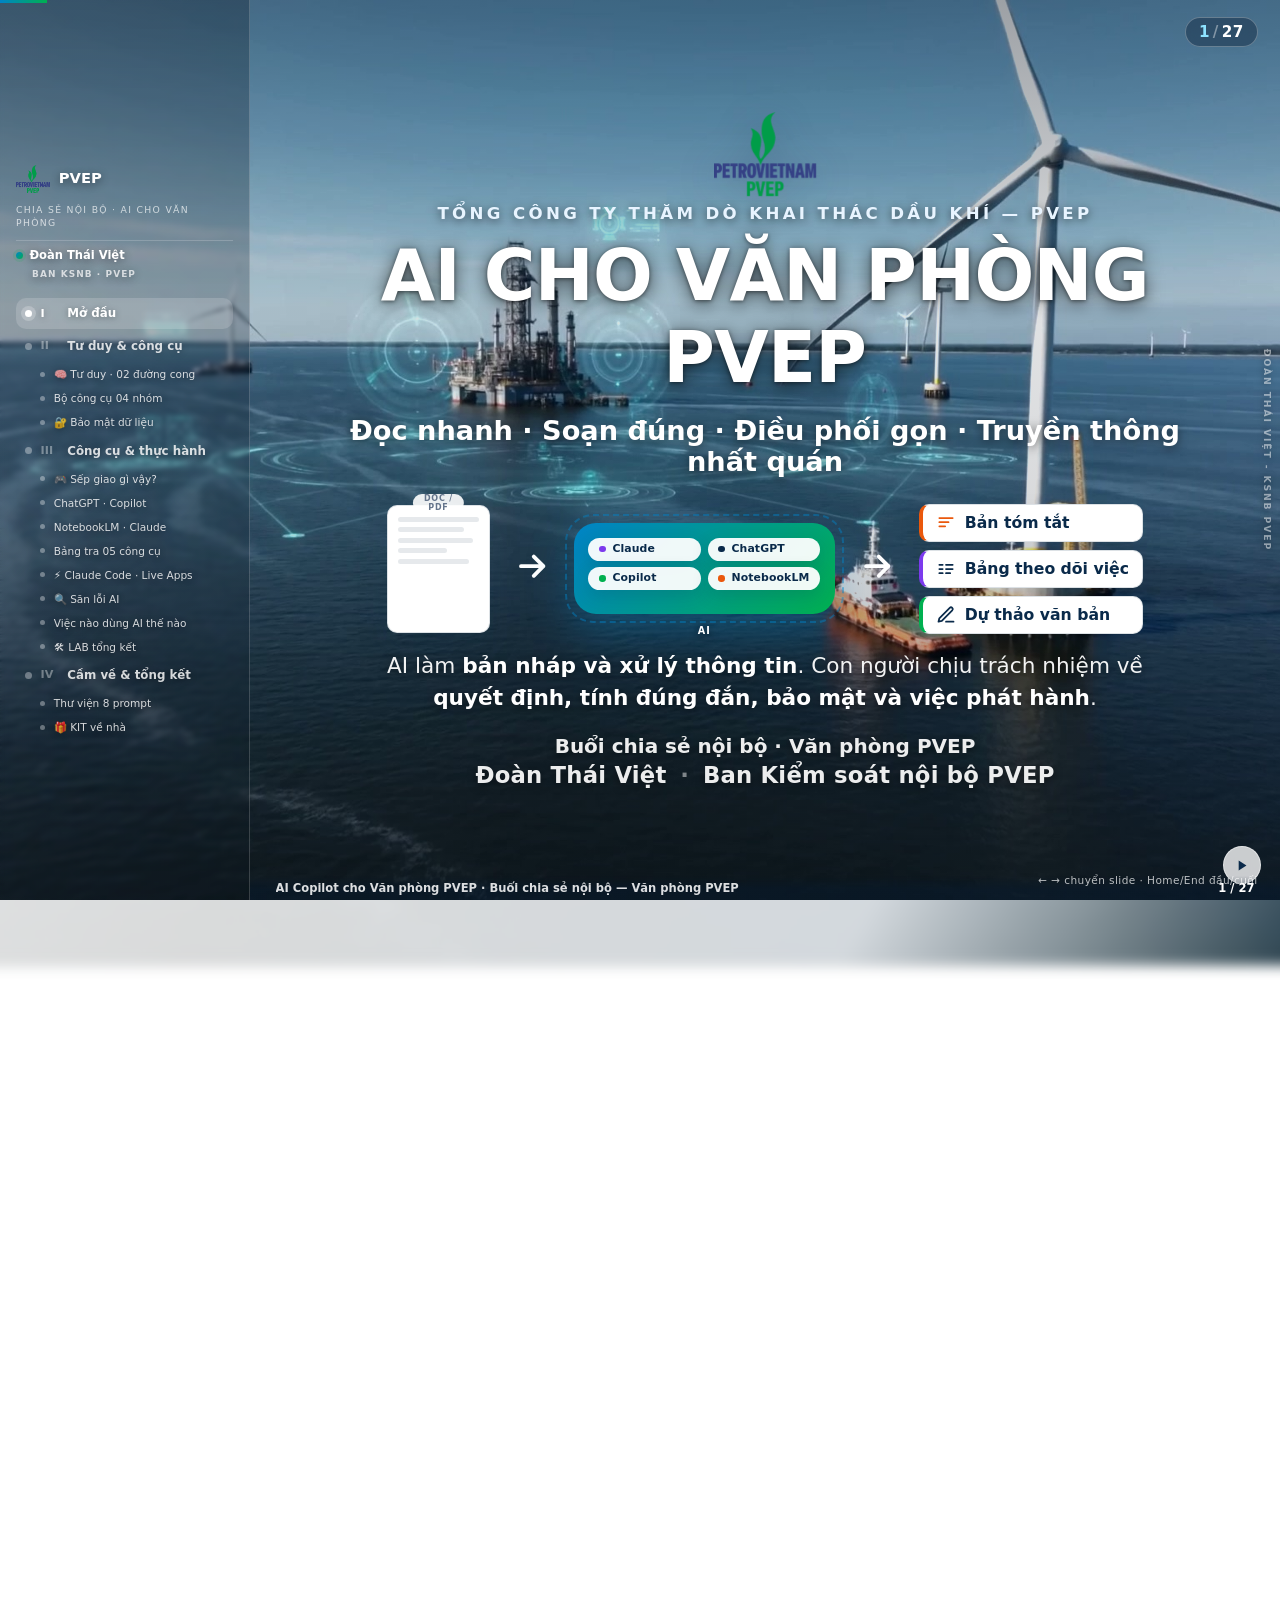
==== index.html @ 1ef4fd8e "Add files via upload" ====
<!DOCTYPE html>
<html lang="vi">
<head>
<meta charset="UTF-8" />
<meta name="viewport" content="width=device-width, initial-scale=1.0" />
<!-- CSP: chỉ cho phép tài nguyên nội bộ + Google Fonts + iframe Mentimeter; chặn mọi script/frame/object lạ -->
<meta http-equiv="Content-Security-Policy" content="default-src 'self' file:; script-src 'unsafe-inline'; style-src 'unsafe-inline' https://fonts.googleapis.com; font-src 'self' file: https://fonts.gstatic.com; img-src 'self' file: data:; media-src 'self' file:; frame-src https://www.mentimeter.com; object-src 'none'; base-uri 'none'; form-action 'none'">
<meta name="referrer" content="no-referrer">
<title>AI Copilot cho Văn phòng PVEP — Buổi chia sẻ nội bộ</title>

<!-- Fonts: Sora (display) + Be Vietnam Pro (body) — cả hai có subset tiếng Việt -->
<link rel="preconnect" href="https://fonts.googleapis.com">
<link rel="preconnect" href="https://fonts.gstatic.com" crossorigin>
<link href="https://fonts.googleapis.com/css2?family=Be+Vietnam+Pro:wght@400;500;600;700;800&family=Sora:wght@500;600;700;800&family=JetBrains+Mono:wght@400;600;700&display=swap" rel="stylesheet">

<style>
/* ============================================================
   THEME TOKENS  (PVEP brand · Light Executive)
   ============================================================ */
:root{
  --pvep-blue:#0083C7; --pvep-green:#00B050; --pvep-navy:#0A2A4A;
  --ink-900:#1E293B; --ink-700:#334155; --ink-600:#475569; --ink-500:#64748B;
  --bg-100:#F1F5F9; --white:#FFFFFF;
  --danger:#DC2626; --warning:#EA580C; --caution:#D97706; --success:#15803D; --info:#1D4ED8;
  --purple:#7C3AED;

  --font-display:"Sora", system-ui, sans-serif;
  --font-body:"Be Vietnam Pro", system-ui, sans-serif;
  --font-mono:"JetBrains Mono", ui-monospace, "Consolas", monospace;

  --ac-accent:#0083C7; --ac-accent-2:#00B050; --ac-accent-3:#0A2A4A;
  --ac-fg:#1E293B; --ac-muted:#64748B;
  --ac-track:rgba(10,42,74,.10); --ac-line:rgba(10,42,74,.14);
  --ac-ease:cubic-bezier(.22,.8,.18,1); --ac-ease-bounce:cubic-bezier(.34,1.56,.64,1);
  --ac-dur:.8s; --ac-stagger:80ms;

  --rail:250px;
}
*{margin:0;padding:0;box-sizing:border-box}

/* ============================================================
   viewport-base
   ============================================================ */
html, body{ height:100%; overflow-x:hidden; }
html{ scroll-snap-type:y mandatory; scroll-behavior:smooth; }
.slide{
  width:100vw; height:100vh; height:100dvh; overflow:hidden;
  scroll-snap-align:start; display:flex; flex-direction:column; position:relative;
}
.slide-content{
  flex:1; display:flex; flex-direction:column; justify-content:center;
  max-height:100%; overflow:hidden; padding:var(--slide-padding);
}
:root{
  --title-size:clamp(2rem, 6.5vh, 4.4rem);
  --h2-size:clamp(1.6rem, 4.8vh, 3.2rem);
  --h3-size:clamp(1.3rem, 3.8vh, 2.4rem);
  --body-size:clamp(1.2rem, 3.2vh, 2.1rem);
  --small-size:clamp(1.02rem, 2.7vh, 1.7rem);
  --slide-padding:clamp(1.2rem, 4.5vh, 4rem);
  --content-gap:clamp(0.8rem, 2.5vh, 2.2rem);
  --element-gap:clamp(0.4rem, 1.5vh, 1.4rem);
}
.grid{ display:grid; grid-template-columns:repeat(auto-fit,minmax(min(100%,250px),1fr)); gap:clamp(0.5rem,1.5vw,1rem); }
img{ max-width:100%; object-fit:contain; }
@media (max-height:700px){ :root{ --slide-padding:clamp(0.75rem,3vw,2rem); --content-gap:clamp(0.4rem,1.5vw,1rem); --title-size:clamp(1.25rem,4.5vw,2.5rem); } }
@media (prefers-reduced-motion:reduce){ *,*::before,*::after{ animation-duration:0.01ms!important; transition-duration:0.2s!important; } html{ scroll-behavior:auto; } }

/* ============================================================
   animation-core — gated on slide entry (.ac-on), replays
   ============================================================ */
.ac-reveal{ opacity:0; }
.ac-reveal--up{ transform:translateY(28px); }
.ac-reveal--down{ transform:translateY(-28px); }
.ac-reveal--left{ transform:translateX(-32px); }
.ac-reveal--right{ transform:translateX(32px); }
.ac-reveal--zoom{ transform:scale(.86); }
.ac-on .ac-reveal{ animation:ac-fade-up var(--ac-dur) var(--ac-ease) both; animation-delay:calc(var(--i,0)*var(--ac-stagger) + var(--ac-delay,0ms)); }
.ac-on .ac-reveal--left,.ac-on .ac-reveal--right{ animation-name:ac-fade-x; }
.ac-on .ac-reveal--down{ animation-name:ac-fade-down; }
.ac-on .ac-reveal--zoom{ animation-name:ac-zoom-in; animation-timing-function:var(--ac-ease-bounce); }
@keyframes ac-fade-up{ from{opacity:0;transform:translateY(28px);} to{opacity:1;transform:none;} }
@keyframes ac-fade-down{ from{opacity:0;transform:translateY(-28px);} to{opacity:1;transform:none;} }
@keyframes ac-fade-x{ from{opacity:0;} to{opacity:1;transform:none;} }
@keyframes ac-zoom-in{ from{opacity:0;transform:scale(.86);} to{opacity:1;transform:scale(1);} }
.ac-pop{ opacity:0; transform:scale(.4); }
.ac-on .ac-pop{ animation:ac-pop var(--ac-dur) var(--ac-ease-bounce) both; animation-delay:calc(var(--i,0)*var(--ac-stagger) + var(--ac-delay,0ms)); }
@keyframes ac-pop{ from{opacity:0;transform:scale(.4);} to{opacity:1;transform:scale(1);} }
.ac-fill-x{ width:0; transition:width 1s var(--ac-ease); transition-delay:calc(var(--i,0)*var(--ac-stagger)); }
.ac-on .ac-fill-x{ width:var(--w); }
.ac-draw{ stroke-dasharray:var(--len); stroke-dashoffset:var(--len); }
.ac-on .ac-draw{ animation:ac-draw 1.2s var(--ac-ease) forwards; animation-delay:calc(var(--i,0)*var(--ac-stagger)); }
@keyframes ac-draw{ to{ stroke-dashoffset:0; } }
.ac-float{ animation:ac-float 6s ease-in-out infinite; }
@keyframes ac-float{ 0%,100%{transform:translateY(0)} 50%{transform:translateY(-12px)} }
@media (prefers-reduced-motion:reduce){
  .ac-reveal,.ac-pop{ opacity:1!important; transform:none!important; }
  .ac-fill-x{ width:var(--w)!important; } .ac-draw{ stroke-dashoffset:0!important; }
  .ac-float{ animation:none!important; } *{ transition-duration:.001s!important; }
}

/* ============================================================
   GLOBAL LOOK
   ============================================================ */
body{
  font-family:var(--font-body); color:var(--ink-600);
  background:
    radial-gradient(1100px 760px at 82% -12%, rgba(0,131,199,.10), transparent 60%),
    radial-gradient(940px 680px at -8% 112%, rgba(0,176,80,.09), transparent 55%),
    linear-gradient(135deg,#FFFFFF 0%, #EEF3F8 100%);
  -webkit-font-smoothing:antialiased; text-rendering:optimizeLegibility;
}
.wrap{ width:min(95%, 1650px); margin-inline:auto; position:relative; z-index:2; }
.wrap--wide{ width:min(98%, 1850px); }
@media (min-width:1000px){ .slide-content{ padding-left:calc(var(--slide-padding) + var(--rail)); } }

.head-center{ text-align:center; display:flex; flex-direction:column; gap:.4rem; align-items:center; margin-bottom:clamp(.6rem,2vh,1.2rem); }
.eyebrow{ font-family:var(--font-display); font-weight:700; letter-spacing:.2em; text-transform:uppercase; color:var(--pvep-blue); font-size:clamp(.64rem,1vw,.84rem); }
.s-title{ font-family:var(--font-display); font-weight:800; color:var(--pvep-navy); font-size:clamp(1.4rem,3.6vw,2.7rem); line-height:1.08; letter-spacing:-.01em; position:relative; }
.neo{ color:var(--pvep-blue); } .neo-g{ color:var(--pvep-green); }
.lead-note{ text-align:center; color:var(--ink-600); font-size:var(--body-size); max-width:74ch; margin:.2rem auto 0; line-height:1.45; }
.lead-note b{ color:var(--ink-900); }
.s-title::before{ content:""; position:absolute; left:50%; top:50%; width:140%; height:200%; transform:translate(-50%,-50%) scale(.25); border-radius:50%; background:radial-gradient(ellipse,rgba(0,131,199,.16),rgba(0,176,80,.06) 45%,transparent 72%); opacity:0; z-index:-1; pointer-events:none; }
.ac-on .s-title::before{ animation:flashBurst 1.1s var(--ac-ease) .12s forwards; }
@keyframes flashBurst{ 0%{opacity:0;transform:translate(-50%,-50%) scale(.2)} 35%{opacity:1} 100%{opacity:0;transform:translate(-50%,-50%) scale(1.5)} }
@keyframes textShine{ to{ background-position:220% 0; } }
@keyframes boomIn{ 0%{opacity:0;transform:scale(.5);filter:blur(16px)} 55%{opacity:1;filter:blur(0)} 80%{transform:scale(1.06)} 100%{opacity:1;transform:scale(1)} }

/* ----- Left chapter rail ----- */
.rail{
  position:fixed; inset:0 auto 0 0; width:var(--rail); height:100vh; height:100dvh; z-index:50;
  display:flex; flex-direction:column; justify-content:center; gap:.15rem; padding:1.4rem 1rem;
  overflow-y:auto; overscroll-behavior:contain;
  background:linear-gradient(180deg, rgba(255,255,255,.90), rgba(238,243,248,.86));
  backdrop-filter:blur(10px); -webkit-backdrop-filter:blur(10px);
  border-right:1px solid rgba(10,42,74,.10);
}
.rail__brand{ display:flex; align-items:center; gap:.55rem; margin-bottom:.2rem; }
.rail__title{ font-family:var(--font-display); font-weight:800; color:var(--pvep-navy); font-size:.92rem; line-height:1; }
.rail__sub{ font-size:.58rem; color:var(--ink-500); text-transform:uppercase; letter-spacing:.14em; margin:.15rem 0 .5rem; line-height:1.4; }
.rail__who{ display:flex; align-items:center; flex-wrap:wrap; gap:.4rem; margin:0 0 1rem; padding-top:.5rem;
  border-top:1px solid rgba(10,42,74,.10); font-family:var(--font-display); font-weight:800; font-size:.72rem; color:var(--pvep-navy); line-height:1.2; }
.rail__who small{ flex:0 0 100%; font-family:var(--font-body); font-weight:600; font-size:.56rem; color:var(--ink-500);
  text-transform:uppercase; letter-spacing:.12em; padding-left:1rem; }
.rail__whodot{ width:7px; height:7px; border-radius:50%; flex:none; background:linear-gradient(135deg,var(--pvep-blue),var(--pvep-green)); box-shadow:0 0 0 3px rgba(0,176,80,.14); }
body.hero-mode .rail__who{ color:#fff; border-top-color:rgba(255,255,255,.18); text-shadow:0 2px 8px rgba(0,0,0,.45); }
body.hero-mode .rail__who small{ color:rgba(255,255,255,.72); }
.rail__item{ display:flex; gap:.55rem; align-items:center; padding:.5rem .55rem; border-radius:10px; cursor:pointer; color:var(--ink-500); font-size:.74rem; font-weight:600; line-height:1.2; transition:color .25s, background .25s; }
.rail__item .dot{ width:7px; height:7px; border-radius:50%; background:var(--ac-track); flex:none; transition:background .25s, box-shadow .25s; }
.rail__num{ font-family:var(--font-display); font-weight:700; opacity:.45; font-size:.7rem; min-width:1.6em; }
.rail__item--sub{ padding:.28rem .55rem .28rem 1.5rem; font-size:.66rem; font-weight:500; color:var(--ink-500); }
.rail__item--sub .dot{ width:5px; height:5px; }
.rail__item--sub.is-active{ color:var(--pvep-blue); background:rgba(0,131,199,.08); }
.rail__item:hover{ color:var(--ink-700); background:rgba(0,131,199,.06); }
.rail__item.is-active{ color:var(--pvep-blue); background:rgba(0,131,199,.10); }
.rail__item.is-active .dot{ background:var(--pvep-blue); box-shadow:0 0 0 4px rgba(0,131,199,.16); }
.rail__item.is-active .rail__num{ opacity:1; color:var(--pvep-blue); }
@media (max-width:999px){ .rail{ display:none; } }

/* ----- Counter + progress + hint ----- */
.counter{ position:fixed; top:1.05rem; right:1.4rem; z-index:60; font-family:var(--font-display); font-weight:700; color:var(--pvep-navy); font-size:.95rem; letter-spacing:.03em; background:rgba(255,255,255,.72); padding:.32rem .8rem; border-radius:999px; border:1px solid rgba(10,42,74,.12); backdrop-filter:blur(6px); }
.counter #cur{ color:var(--pvep-blue); } .counter .sep{ opacity:.4; margin:0 .18rem; }
.progress{ position:fixed; top:0; left:0; height:3px; width:100%; z-index:61; background:transparent; }
.progress__fill{ height:100%; width:0; background:linear-gradient(90deg,var(--pvep-blue),var(--pvep-green)); transition:width .45s var(--ac-ease); }
.hint{ position:fixed; bottom:.9rem; right:1.4rem; z-index:55; font-size:.66rem; color:var(--ink-500); letter-spacing:.04em; }
@media (max-width:999px){ .hint{ display:none; } }
.brand-badge{ position:fixed; top:.85rem; left:1rem; z-index:60; display:none; align-items:center; gap:.4rem;
  background:rgba(255,255,255,.8); border:1px solid rgba(10,42,74,.12); border-radius:999px; padding:.26rem .7rem .26rem .5rem; backdrop-filter:blur(6px); }
.brand-badge b{ font-family:var(--font-display); font-weight:800; color:var(--pvep-navy); font-size:.72rem; }
@media (max-width:999px){ .brand-badge{ display:flex; } }

/* ----- PVEP logo mark (inline SVG) ----- */
.logo{ display:inline-grid; place-content:center; }
.logo svg{ display:block; }

/* ============================================================
   DECK FOOTER
   ============================================================ */
.deckfoot{ position:fixed; left:0; right:0; bottom:0; z-index:54; display:flex; align-items:center; justify-content:space-between; gap:1rem;
  padding:.32rem clamp(1rem,3vw,1.6rem); font-size:clamp(.55rem,1vw,.72rem); color:var(--ink-500); pointer-events:none;
  background:linear-gradient(180deg, rgba(255,255,255,0), rgba(255,255,255,.85) 45%); }
@media (min-width:1000px){ .deckfoot{ left:var(--rail); } }
.deckfoot__l{ font-weight:600; overflow:hidden; text-overflow:ellipsis; white-space:nowrap; }
.deckfoot__r{ font-family:var(--font-display); font-weight:700; color:var(--pvep-navy); flex:none; }

/* ----- Watermark tác giả (gắn vào từng slide bằng JS) ----- */
.wmark{
  position:absolute; right:.45rem; top:50%; transform:translateY(-50%);
  writing-mode:vertical-rl; z-index:3; pointer-events:none; user-select:none;
  font-family:var(--font-display); font-weight:700; font-size:.58rem; letter-spacing:.2em;
  text-transform:uppercase; color:rgba(10,42,74,.26); white-space:nowrap;
}
.slide[data-hero] .wmark{ color:rgba(255,255,255,.5); text-shadow:0 1px 6px rgba(0,0,0,.35); }
@media (max-width:999px){ .wmark{ font-size:.5rem; right:.2rem; } }

/* ----- Hero mode: video tràn qua rail ----- */
.rail,.deckfoot,.counter,.hint{ transition:background .45s var(--ac-ease), color .45s var(--ac-ease), border-color .45s var(--ac-ease); }
body.hero-mode .rail{ background:linear-gradient(180deg, rgba(8,18,30,.30), rgba(8,18,30,.12)); border-right-color:rgba(255,255,255,.18); backdrop-filter:blur(2px); -webkit-backdrop-filter:blur(2px); }
body.hero-mode .rail__title{ color:#fff; text-shadow:0 2px 8px rgba(0,0,0,.45); }
body.hero-mode .rail__sub{ color:rgba(255,255,255,.7); }
body.hero-mode .rail__item{ color:rgba(255,255,255,.82); text-shadow:0 1px 6px rgba(0,0,0,.35); }
body.hero-mode .rail__item .dot{ background:rgba(255,255,255,.35); }
body.hero-mode .rail__item:hover{ color:#fff; background:rgba(255,255,255,.10); }
body.hero-mode .rail__item.is-active,body.hero-mode .rail__item--sub.is-active{ color:#fff; background:rgba(255,255,255,.16); }
body.hero-mode .rail__item.is-active .dot{ background:#fff; box-shadow:0 0 0 4px rgba(255,255,255,.22); }
body.hero-mode .rail__item.is-active .rail__num{ color:#fff; opacity:1; }
body.hero-mode .deckfoot{ background:linear-gradient(180deg, rgba(6,26,48,0), rgba(6,26,48,.45) 55%); color:rgba(255,255,255,.86); }
body.hero-mode .deckfoot__r{ color:#fff; }
body.hero-mode .counter{ background:rgba(6,26,48,.38); border-color:rgba(255,255,255,.28); color:#fff; }
body.hero-mode .counter #cur{ color:#8ee3ff; }
body.hero-mode .hint{ color:rgba(255,255,255,.72); }

/* ============================================================
   OFFSHORE BACKGROUND (slide 2+) — ảnh làm mờ + phủ sáng
   ============================================================ */
.oilbg{ position:fixed; inset:-4%; z-index:0; pointer-events:none; overflow:hidden;
  background:#eef3f8 url("assets/offshore-still.jpg") center center / cover no-repeat;
  filter:blur(6px) saturate(1.02); transform:scale(1.06); }
.oilbg::after{ content:""; position:absolute; inset:0;
  background:linear-gradient(120deg, rgba(255,255,255,.90) 0%, rgba(255,255,255,.84) 42%, rgba(238,243,248,.88) 74%, rgba(0,131,199,.12) 100%); }
/* hero (slide 1) che oilbg bằng video riêng */

/* ============================================================
   HERO (slide 1)
   ============================================================ */
.hero-bg{ position:absolute; inset:0; z-index:0; overflow:hidden; pointer-events:none;
  background:
    radial-gradient(900px 620px at 20% 12%, rgba(0,131,199,.18), transparent 60%),
    radial-gradient(820px 600px at 84% 84%, rgba(0,176,80,.16), transparent 58%),
    linear-gradient(135deg,#F7FBFF 0%, #EAF2F8 100%); }
.hero-bg::before{ content:""; position:absolute; inset:0; opacity:.5;
  background-image:linear-gradient(rgba(10,42,74,.05) 1px,transparent 1px),linear-gradient(90deg,rgba(10,42,74,.05) 1px,transparent 1px);
  background-size:44px 44px; mask-image:radial-gradient(circle at 50% 45%,#000,transparent 78%); }
.orb{ position:absolute; border-radius:50%; filter:blur(6px); opacity:.5; }
.orb--a{ width:220px; height:220px; left:8%; top:22%; background:radial-gradient(circle at 30% 30%,rgba(0,131,199,.5),transparent 70%); animation:ac-float 7s ease-in-out infinite; }
.orb--b{ width:170px; height:170px; right:12%; top:16%; background:radial-gradient(circle at 30% 30%,rgba(0,176,80,.5),transparent 70%); animation:ac-float 9s ease-in-out infinite .5s; }
.hero__logo{ width:clamp(66px,8vw,108px); height:auto; margin:0 auto .5rem; display:block; filter:drop-shadow(0 6px 18px rgba(10,42,74,.28)); }
.ac-on .hero__logo{ animation:boomIn 1.1s var(--ac-ease-bounce) both; }
.hero__eyebrow{ font-family:var(--font-display); font-weight:700; letter-spacing:.2em; text-transform:uppercase; color:var(--pvep-blue); font-size:clamp(.78rem,1.3vw,1.05rem); }
/* line-height rộng + padding để KHÔNG cắt dấu tiếng Việt (mũ/huyền/sắc) */
.hero__word{ font-family:var(--font-display); font-weight:800; line-height:1.16; letter-spacing:-.01em; margin:.6rem auto .4rem; max-width:20ch; padding:.06em 0 .12em;
  font-size:clamp(2rem,5.6vw,4.4rem);
  background:linear-gradient(120deg,var(--pvep-navy) 0%,var(--pvep-blue) 45%,var(--pvep-green) 68%,var(--pvep-blue) 100%);
  background-size:220% 100%;
  -webkit-background-clip:text; background-clip:text; -webkit-text-fill-color:transparent; }
.ac-on .hero__word{ animation:boomIn 1.2s var(--ac-ease-bounce) .1s both, textShine 5s linear 1.3s infinite; }
.hero__sub{ font-family:var(--font-display); font-weight:700; color:var(--ink-700); font-size:clamp(1.1rem,2.4vw,1.7rem); }
.hero__msg{ color:var(--ink-600); font-size:clamp(1rem,1.9vw,1.35rem); max-width:60ch; margin:1rem auto 0; line-height:1.5; }
.hero__msg b{ color:var(--pvep-navy); }
.hero__by{ margin-top:1.2rem; color:var(--ink-500); font-size:clamp(1rem,1.7vw,1.25rem); font-weight:700; }
.hero__me{ display:block; margin-top:.3rem; font-family:var(--font-display); font-weight:800;
  font-size:clamp(1.05rem,1.9vw,1.42rem); letter-spacing:.01em; }
.hero__me i{ font-style:normal; opacity:.5; margin:0 .35rem; }

/* ----- Hero video background + white text over video ----- */
.video-bg-wrap{ position:absolute; inset:0; z-index:0; overflow:hidden; }
.video-bg-wrap video{ position:absolute; inset:0; width:100%; height:100%; object-fit:cover; filter:brightness(1.14) saturate(.86) contrast(1.02); }
.video-bg-wrap::after{ content:""; position:absolute; inset:0;
  background:linear-gradient(180deg, rgba(8,18,30,.40) 0%, rgba(8,18,30,.12) 34%, rgba(8,18,30,.16) 60%, rgba(8,18,30,.44) 100%); }
.slide[data-hero] .slide-content{ position:relative; z-index:2; }
.slide[data-hero] .hero__eyebrow{ color:#e8f4ff; text-shadow:0 2px 10px rgba(0,0,0,.6); }
.slide[data-hero] .hero__word{ background:none; -webkit-text-fill-color:#fff; color:#fff; text-shadow:0 3px 18px rgba(0,0,0,.6), 0 1px 4px rgba(0,0,0,.5); }
.slide[data-hero] .hero__sub{ color:#fff; text-shadow:0 2px 10px rgba(0,0,0,.5); }
.slide[data-hero] .hero__msg{ color:rgba(255,255,255,.94); text-shadow:0 2px 10px rgba(0,0,0,.5); }
.slide[data-hero] .hero__msg b{ color:#fff; }
.slide[data-hero] .hero__by{ color:rgba(255,255,255,.92); text-shadow:0 2px 8px rgba(0,0,0,.5); }
.slide[data-hero] .aim-core b{ color:#fff; text-shadow:0 2px 8px rgba(0,0,0,.6); }
.slide[data-hero] .aim-doc::before{ background:rgba(255,255,255,.9); }
.vtoggle{ position:absolute; bottom:1rem; right:1.2rem; z-index:3; width:38px; height:38px; border-radius:999px; cursor:pointer;
  display:flex; align-items:center; justify-content:center; color:var(--pvep-navy);
  background:rgba(255,255,255,.78); border:1px solid rgba(255,255,255,.5); backdrop-filter:blur(6px); transition:background .25s; }
.vtoggle:hover{ background:#fff; }

/* ----- AI machine (hero infographic) ----- */
.aimach{ display:flex; align-items:center; justify-content:center; gap:clamp(.5rem,1.8vw,1.6rem); flex-wrap:wrap; margin-top:clamp(1rem,3vh,1.8rem); }
.aim-doc{ position:relative; width:clamp(74px,8vw,104px); height:clamp(94px,10vw,132px); background:#fff; border:1px solid var(--ac-line); border-radius:10px; box-shadow:0 14px 34px rgba(10,42,74,.12); padding:.7rem .6rem; display:flex; flex-direction:column; gap:.34rem; }
.aim-doc::before{ content:"DOC / PDF"; position:absolute; top:-.7rem; left:50%; transform:translateX(-50%); font-family:var(--font-display); font-weight:800; font-size:.5rem; letter-spacing:.1em; color:var(--ink-500); background:#fff; padding:0 .35rem; border-radius:99px; }
.aim-doc i{ display:block; height:5px; border-radius:99px; background:var(--ac-track); }
.aim-doc i:nth-child(1){ width:100%; } .aim-doc i:nth-child(2){ width:82%; } .aim-doc i:nth-child(3){ width:92%; } .aim-doc i:nth-child(4){ width:60%; } .aim-doc i:nth-child(5){ width:88%; }
.aim-core{ width:clamp(86px,9vw,118px); height:clamp(86px,9vw,118px); border-radius:26px; display:grid; place-content:center; color:#fff; position:relative;
  background:linear-gradient(135deg,var(--pvep-blue),var(--pvep-green)); box-shadow:0 18px 46px rgba(0,131,199,.35); }
.aim-core::after{ content:""; position:absolute; inset:-8px; border-radius:32px; border:2px dashed rgba(0,131,199,.45); animation:spin 14s linear infinite; }
@keyframes spin{ to{ transform:rotate(360deg); } }
.aim-core b{ position:absolute; bottom:-1.4rem; left:50%; transform:translateX(-50%); font-family:var(--font-display); font-weight:800; font-size:.6rem; letter-spacing:.12em; color:var(--pvep-navy); white-space:nowrap; }
.aim-core svg{ width:clamp(40px,4.6vw,58px); height:clamp(40px,4.6vw,58px); }
.aim-out{ display:flex; flex-direction:column; gap:.5rem; }
.aim-chip{ display:flex; align-items:center; gap:.55rem; background:#fff; border:1px solid var(--ac-line); border-left:4px solid var(--pvep-blue); border-radius:10px; padding:.5rem .8rem; box-shadow:0 10px 26px rgba(10,42,74,.07); font-family:var(--font-display); font-weight:800; color:var(--pvep-navy); font-size:clamp(.74rem,1.3vw,.98rem); white-space:nowrap; }
.aim-chip svg{ width:20px; height:20px; flex:none; }
.aim-chip--ppt{ border-left-color:var(--warning); color:var(--warning); } .aim-chip--ppt b{ color:var(--pvep-navy); }
.aim-chip--moda{ border-left-color:var(--purple); }
.aim-chip--html{ border-left-color:var(--pvep-green); }
.aim-arrow{ color:var(--pvep-blue); flex:none; }
.aim-arrow svg{ width:clamp(28px,3vw,48px); height:auto; }

/* ============================================================
   SECTION HELPERS
   ============================================================ */
.two{ display:grid; grid-template-columns:1fr 1fr; gap:clamp(.9rem,2.2vw,1.6rem); align-items:stretch; }
.panel{ background:#fff; border:1px solid var(--ac-line); border-radius:18px; padding:clamp(1rem,2.2vw,1.5rem); box-shadow:0 14px 40px rgba(10,42,74,.07); }
.panel__t{ font-family:var(--font-display); font-weight:800; color:var(--pvep-navy); font-size:clamp(.95rem,1.8vw,1.25rem); display:flex; align-items:center; gap:.5rem; margin-bottom:.7rem; }
.panel__t .ti{ width:9px; height:9px; border-radius:50%; background:var(--pvep-blue); flex:none; }
.rlist{ list-style:none; display:flex; flex-direction:column; gap:.5rem; }
.rlist li{ position:relative; padding-left:1.3rem; font-size:var(--small-size); color:var(--ink-600); line-height:1.36; }
.rlist li::before{ content:""; position:absolute; left:0; top:.5em; width:8px; height:8px; border-radius:2px; background:var(--pvep-blue); }
.rlist--g li::before{ background:var(--pvep-green); border-radius:50%; }
.rlist--warn li::before{ background:var(--warning); }
.rlist--check li{ padding-left:1.7rem; }
.rlist--check li::before{ content:""; left:0; top:.15em; width:1.15em; height:1.15em; border-radius:6px; background:rgba(0,176,80,.14); }
.rlist--check li::after{ content:""; position:absolute; left:.36em; top:.5em; width:.34em; height:.6em; border:2px solid var(--pvep-green); border-top:0; border-left:0; transform:rotate(42deg); }
.rlist b{ color:var(--ink-900); font-weight:700; }

.note{ text-align:center; margin-top:clamp(.7rem,2.2vh,1.3rem); font-size:clamp(.74rem,1.3vw,.95rem); color:var(--caution); background:rgba(217,119,6,.08); border:1px dashed rgba(217,119,6,.4); border-radius:10px; padding:.6rem 1rem; max-width:82ch; margin-inline:auto; }
.note--info{ color:var(--info); background:rgba(29,78,216,.07); border-color:rgba(29,78,216,.35); }
.note--fun{ color:var(--pvep-green); background:rgba(0,176,80,.08); border-color:rgba(0,176,80,.4); font-weight:600; }

/* công thức 1 slide (slide 6) */
.formula{ display:flex; flex-wrap:wrap; align-items:center; justify-content:center; gap:.55rem .7rem; margin-top:clamp(1rem,3vh,1.8rem); }
.formula b{ font-family:var(--font-display); font-weight:800; color:var(--pvep-blue); font-size:clamp(1.1rem,2.4vw,1.7rem); }
.fx{ font-family:var(--font-display); font-weight:800; color:var(--pvep-navy); font-size:clamp(.92rem,1.7vw,1.25rem); background:#fff; border:1px solid var(--ac-line); border-top:4px solid var(--pvep-blue); border-radius:12px; padding:.6rem 1.1rem; box-shadow:0 10px 26px rgba(10,42,74,.08); }
.fx--w{ border-top-color:var(--warning); }
.fx--g{ color:#fff; background:linear-gradient(135deg,var(--pvep-green),#0a7d3a); border:0; box-shadow:0 12px 30px rgba(0,176,80,.3); }

/* cards */
.cards{ display:grid; gap:clamp(.7rem,1.6vw,1.1rem); }
.cards--3{ grid-template-columns:repeat(3,1fr); }
.tri__card{ position:relative; overflow:hidden; background:#fff; border:1px solid var(--ac-line); border-radius:18px; padding:clamp(1rem,2.2vw,1.4rem); box-shadow:0 14px 40px rgba(10,42,74,.08); display:flex; flex-direction:column; text-align:left; transition:transform .3s, box-shadow .3s, border-color .3s; }
.tri__card::before{ content:""; position:absolute; inset:0 0 auto 0; height:5px; background:linear-gradient(90deg,var(--pvep-blue),var(--pvep-green)); }
.tri__card:hover{ transform:translateY(-6px); box-shadow:0 24px 52px rgba(0,131,199,.18); border-color:var(--pvep-blue); }
.tri__ic{ width:clamp(42px,5vw,54px); height:clamp(42px,5vw,54px); border-radius:14px; display:grid; place-content:center; margin-bottom:.6rem; background:linear-gradient(135deg,rgba(0,131,199,.13),rgba(0,176,80,.13)); color:var(--pvep-blue); }
.tri__ic svg{ width:clamp(22px,2.6vw,30px); height:auto; }
.tri__k{ font-family:var(--font-display); font-weight:800; color:var(--pvep-navy); font-size:clamp(1rem,1.9vw,1.3rem); margin-bottom:.4rem; line-height:1.12; }
.tri__d{ color:var(--ink-600); font-size:var(--small-size); line-height:1.4; }
.tri__d b{ color:var(--pvep-blue); }
.kchips{ display:flex; flex-wrap:wrap; gap:.3rem; margin-top:.6rem; }
.kchip{ font-size:.66rem; font-weight:700; background:var(--bg-100); border:1px solid var(--ac-line); border-radius:99px; padding:.16rem .6rem; color:var(--ink-700); font-family:var(--font-display); }

/* ============================================================
   ROADMAP (slide 2)
   ============================================================ */
.road{ display:flex; align-items:flex-start; justify-content:space-between; gap:.4rem; position:relative; margin-top:clamp(1rem,3vh,2rem); padding:0 1%; }
.road::before{ content:""; position:absolute; top:clamp(26px,3vw,34px); left:8%; right:8%; height:4px; border-radius:99px; background:var(--ac-track); }
.road__fill{ position:absolute; top:clamp(26px,3vw,34px); left:8%; height:4px; border-radius:99px; width:0; background:linear-gradient(90deg,var(--pvep-blue),var(--pvep-green)); }
.ac-on .road__fill{ animation:roadGrow 1.4s var(--ac-ease) .4s forwards; }
@keyframes roadGrow{ to{ width:84%; } }
.road__st{ display:flex; flex-direction:column; align-items:center; gap:.55rem; flex:1; z-index:1; text-align:center; }
.road__no{ width:clamp(52px,6.6vw,72px); height:clamp(52px,6.6vw,72px); border-radius:50%; display:grid; place-content:center; background:#fff; border:4px solid var(--pvep-blue); color:var(--pvep-blue); box-shadow:0 10px 26px rgba(0,131,199,.18); }
.road__no svg{ width:clamp(24px,3vw,34px); height:auto; }
.road__st:nth-child(even) .road__no{ border-color:var(--pvep-green); color:var(--pvep-green); }
.road__st:last-child .road__no{ border-color:var(--pvep-navy); color:var(--pvep-navy); }
.road__t{ font-family:var(--font-display); font-weight:800; color:var(--pvep-navy); font-size:clamp(.72rem,1.35vw,1rem); line-height:1.15; }
.road__d{ color:var(--ink-500); font-size:clamp(.62rem,1.1vw,.82rem); line-height:1.25; max-width:16ch; }

/* ============================================================
   AGENDA — boarding pass (slide 3)
   ============================================================ */
.agenda{ display:grid; grid-template-columns:1fr 1fr; gap:clamp(.9rem,2.2vw,1.6rem); }
.ag{ background:#fff; border:1px solid var(--ac-line); border-radius:18px; box-shadow:0 14px 40px rgba(10,42,74,.08); overflow:hidden; }
.ag__head{ display:flex; align-items:center; gap:.7rem; padding:.7rem 1.1rem; color:#fff; font-family:var(--font-display); font-weight:800; font-size:clamp(1rem,2vw,1.35rem); }
.ag--am .ag__head{ background:linear-gradient(135deg,var(--pvep-blue),#005f91); }
.ag--pm .ag__head{ background:linear-gradient(135deg,var(--pvep-navy),#13314f); }
.ag__head span{ margin-left:auto; font-size:.8rem; font-weight:700; opacity:.9; background:rgba(255,255,255,.18); padding:.24rem .7rem; border-radius:99px; }
.ag__body{ padding:.7rem 1.1rem 1rem; display:flex; flex-direction:column; }
.ag__row{ display:flex; gap:.75rem; align-items:flex-start; padding:.5rem 0; border-bottom:1px dashed var(--ac-line); }
.ag__row:last-child{ border-bottom:0; }
.ag__time{ font-family:var(--font-display); font-weight:800; color:var(--pvep-blue); font-size:clamp(.72rem,1.3vw,.95rem); min-width:5.4em; }
.ag--pm .ag__time{ color:var(--pvep-navy); }
.ag__task{ color:var(--ink-700); font-size:var(--small-size); line-height:1.3; }
.dayline{ display:flex; align-items:center; gap:.7rem; margin-top:clamp(.8rem,2.4vh,1.4rem); }
.dayline__bar{ flex:1; height:12px; border-radius:99px; background:var(--ac-track); position:relative; overflow:hidden; }
.dayline__bar i{ position:absolute; inset:0; width:0; border-radius:99px; background:linear-gradient(90deg,var(--pvep-blue),var(--pvep-green)); }
.ac-on .dayline__bar i{ animation:roadGrow2 1.6s var(--ac-ease) .3s forwards; }
@keyframes roadGrow2{ to{ width:100%; } }
.dayline b{ font-family:var(--font-display); font-weight:800; color:var(--pvep-navy); font-size:clamp(.72rem,1.3vw,.95rem); }

/* ============================================================
   MENTIMETER / POLL / QR  (slides 4, 5, 20)
   ============================================================ */
.menti{ display:grid; grid-template-columns:auto 1fr; gap:clamp(1rem,3vw,2.4rem); align-items:center; }
.qrcard{ background:#fff; border:1px solid var(--ac-line); border-radius:20px; padding:clamp(1rem,2.2vw,1.5rem); box-shadow:0 18px 46px rgba(10,42,74,.10); text-align:center; }
.qr{ width:clamp(150px,20vw,210px); height:clamp(150px,20vw,210px); margin:0 auto; display:grid; grid-template-columns:repeat(25,1fr); grid-template-rows:repeat(25,1fr); gap:0; background:#fff; border-radius:8px; overflow:hidden; }
.qr i{ background:var(--pvep-navy); }
.qr i.o{ background:transparent; }
.qr__tag{ margin-top:.7rem; font-family:var(--font-display); font-weight:800; color:var(--pvep-navy); font-size:clamp(.8rem,1.4vw,1rem); }
.qr__code{ display:inline-block; margin-top:.35rem; font-family:var(--font-mono); font-weight:700; color:var(--pvep-blue); font-size:clamp(.8rem,1.5vw,1.1rem); background:rgba(0,131,199,.08); border:1px dashed rgba(0,131,199,.4); border-radius:8px; padding:.28rem .7rem; letter-spacing:.02em; }
.qr__url{ margin-top:.4rem; font-size:clamp(.66rem,1.1vw,.8rem); color:var(--ink-500); }
.menti__q{ font-family:var(--font-display); font-weight:800; color:var(--pvep-navy); font-size:clamp(1.05rem,2.4vw,1.7rem); line-height:1.2; margin-bottom:.9rem; }
.bubbles{ display:flex; flex-wrap:wrap; gap:.6rem; }
.bubble{ display:inline-flex; align-items:center; gap:.45rem; font-family:var(--font-display); font-weight:700; color:var(--ink-700); background:#fff; border:1.5px solid var(--ac-line); border-radius:99px; padding:.5rem 1rem; font-size:clamp(.78rem,1.5vw,1.05rem); box-shadow:0 8px 20px rgba(10,42,74,.06); }
.bubble i{ width:11px; height:11px; border-radius:50%; flex:none; }
.bubble:nth-child(3n+1) i{ background:var(--pvep-blue); }
.bubble:nth-child(3n+2) i{ background:var(--pvep-green); }
.bubble:nth-child(3n) i{ background:var(--warning); }
.bubble.ac-float{ animation:ac-float 5.5s ease-in-out infinite; }

/* ----- Mentimeter live embed ----- */
.mentiframe{ position:relative; width:min(100%,1140px); margin:0 auto; aspect-ratio:16/9; max-height:56vh; border-radius:18px; overflow:hidden; border:1px solid rgba(10,42,74,.18); box-shadow:0 22px 56px rgba(10,42,74,.20); background:#0f2136; }
.mentiframe iframe{ position:absolute; inset:0; width:100%; height:100%; border:0; z-index:1; }
.mentiframe__fb{ position:absolute; inset:0; z-index:0; display:flex; flex-direction:column; align-items:center; justify-content:center; gap:.5rem; text-align:center; color:#fff; padding:1.2rem; }
.mentiframe__fb b{ font-family:var(--font-display); font-weight:800; font-size:clamp(1rem,2vw,1.4rem); }
.mentiframe__fb span{ color:rgba(255,255,255,.75); font-size:clamp(.8rem,1.4vw,1rem); }
.mentibar{ display:flex; align-items:center; justify-content:center; gap:.7rem 1.2rem; flex-wrap:wrap; margin-top:clamp(.7rem,2.2vh,1.2rem); }
.qr--sm{ width:clamp(78px,9vw,104px); height:clamp(78px,9vw,104px); border:1px solid var(--ac-line); border-radius:8px; padding:3px; }
.qrimg{ width:clamp(80px,9vw,108px); height:auto; flex:none; background:#fff; border:1px solid var(--ac-line); border-radius:10px; padding:4px; box-shadow:0 8px 20px rgba(10,42,74,.08); }
.menti-join{ text-align:left; }
.menti-join b{ display:block; font-family:var(--font-display); font-weight:800; color:var(--pvep-navy); font-size:clamp(.95rem,1.6vw,1.2rem); }
.menti-join span{ color:var(--ink-500); font-size:clamp(.76rem,1.3vw,.95rem); }
.menti-join .code{ font-family:var(--font-mono); font-weight:700; color:var(--pvep-blue); }
.menti-btn{ display:inline-flex; align-items:center; gap:.5rem; font-family:var(--font-display); font-weight:800; font-size:clamp(.9rem,1.6vw,1.15rem); color:#fff; background:linear-gradient(135deg,var(--pvep-green),#0a7d3a); border-radius:99px; padding:.65rem 1.4rem; text-decoration:none; box-shadow:0 12px 28px rgba(0,176,80,.32); transition:transform .2s; }
.menti-btn:hover{ transform:translateY(-2px); }
.menti-btn svg{ width:20px; height:20px; }
.menti-opts{ display:flex; gap:.4rem; flex-wrap:wrap; justify-content:center; }
.menti-opts span{ font-family:var(--font-display); font-weight:700; font-size:clamp(.76rem,1.3vw,1rem); color:var(--ink-700); background:#fff; border:1px solid var(--ac-line); border-radius:99px; padding:.4rem .9rem; box-shadow:0 6px 16px rgba(10,42,74,.06); }

/* live poll bars placeholder */
.poll{ display:flex; flex-direction:column; gap:.5rem; }
.poll__row{ display:grid; grid-template-columns:11em 1fr auto; gap:.7rem; align-items:center; }
.poll__lbl{ font-family:var(--font-display); font-weight:700; color:var(--ink-700); font-size:var(--small-size); text-align:right; }
.poll__track{ height:clamp(18px,2.6vh,26px); background:var(--bg-100); border:1px solid var(--ac-line); border-radius:99px; overflow:hidden; }
.poll__fill{ height:100%; border-radius:99px; background:linear-gradient(90deg,var(--pvep-blue),var(--pvep-green)); }
.poll__v{ font-family:var(--font-display); font-weight:800; color:var(--pvep-blue); font-size:var(--small-size); min-width:2.6em; }

/* word cloud */
.cloud{ display:flex; flex-wrap:wrap; align-items:center; justify-content:center; gap:.3rem 1rem; max-width:64ch; margin:.4rem auto 0; }
.cloud span{ font-family:var(--font-display); font-weight:800; line-height:1.05; color:var(--ink-500); }
.cloud .w1{ font-size:clamp(1.8rem,4.6vw,3.4rem); color:var(--danger); }
.cloud .w2{ font-size:clamp(1.5rem,3.8vw,2.7rem); color:var(--pvep-blue); }
.cloud .w3{ font-size:clamp(1.2rem,3vw,2.1rem); color:var(--pvep-navy); }
.cloud .w4{ font-size:clamp(1rem,2.3vw,1.6rem); color:var(--warning); }
.cloud .w5{ font-size:clamp(.85rem,1.8vw,1.2rem); color:var(--ink-500); }

/* ============================================================
   MEME STICKERS (CSS/SVG)
   ============================================================ */
.sticker{ display:inline-flex; align-items:center; gap:.5rem; font-family:var(--font-display); font-weight:800; font-size:clamp(.74rem,1.4vw,1rem);
  background:#fff; border:2px solid var(--pvep-navy); border-radius:14px; padding:.5rem .9rem; box-shadow:0 10px 24px rgba(10,42,74,.14); transform:rotate(-3deg); }
.sticker svg{ width:30px; height:30px; flex:none; }
.sticker--warn{ border-color:var(--warning); color:var(--warning); }
.sticker--g{ border-color:var(--pvep-green); color:var(--pvep-green); }
.sticker--b{ border-color:var(--pvep-blue); color:var(--pvep-blue); }
.sticker-wrap{ display:flex; justify-content:center; margin-top:clamp(.8rem,2.4vh,1.4rem); }

/* ============================================================
   BEFORE / AFTER (slide 6)
   ============================================================ */
.ba{ display:grid; grid-template-columns:1fr auto 1fr; gap:clamp(.7rem,2vw,1.4rem); align-items:stretch; }
.ba__side{ background:#fff; border:1px solid var(--ac-line); border-radius:16px; padding:clamp(.9rem,1.9vw,1.3rem); box-shadow:0 12px 32px rgba(10,42,74,.07); display:flex; flex-direction:column; }
.ba__tag{ display:inline-flex; align-items:center; gap:.4rem; align-self:flex-start; font-family:var(--font-display); font-weight:800; font-size:.72rem; letter-spacing:.06em; text-transform:uppercase; padding:.28rem .7rem; border-radius:99px; margin-bottom:.7rem; }
.ba--bad{ border-color:rgba(220,38,38,.35); }
.ba--bad .ba__tag{ color:var(--danger); background:rgba(220,38,38,.1); }
.ba--good{ border-color:rgba(0,176,80,.4); background:linear-gradient(180deg,#fff,#f3fff8); }
.ba--good .ba__tag{ color:var(--success); background:rgba(0,176,80,.12); }
/* messy slide mock */
.mess__h{ font-weight:800; color:var(--ink-700); font-size:clamp(.8rem,1.5vw,1rem); margin-bottom:.4rem; }
.mess__p{ color:var(--ink-500); font-size:clamp(.62rem,1.15vw,.82rem); line-height:1.5; text-align:justify; }
.mess__p b{ color:var(--ink-700); }
/* clean slide mock */
.clean__eye{ font-family:var(--font-display); font-weight:700; color:var(--pvep-blue); font-size:.66rem; letter-spacing:.14em; text-transform:uppercase; }
.clean__h{ font-family:var(--font-display); font-weight:800; color:var(--pvep-navy); font-size:clamp(1rem,2vw,1.4rem); line-height:1.12; margin:.2rem 0 .7rem; }
.clean__row{ display:flex; gap:.6rem; align-items:center; padding:.4rem 0; }
.clean__ic{ width:32px; height:32px; border-radius:9px; background:linear-gradient(135deg,rgba(0,131,199,.14),rgba(0,176,80,.14)); color:var(--pvep-blue); display:grid; place-content:center; flex:none; }
.clean__ic svg{ width:18px; height:18px; }
.clean__row b{ font-family:var(--font-display); color:var(--pvep-navy); font-size:clamp(.78rem,1.4vw,1rem); }
.ba__mid{ display:flex; align-items:center; color:var(--pvep-green); }
.ba__mid svg{ width:clamp(30px,3.4vw,50px); height:auto; }
@media (max-width:900px){ .ba__mid{ transform:rotate(90deg); justify-content:center; } }

/* ============================================================
   3 ROUTES (slide 7)  &  route header chip
   ============================================================ */
.routes{ display:grid; grid-template-columns:repeat(3,1fr); gap:clamp(.8rem,2vw,1.4rem); }
.route{ position:relative; background:#fff; border:1px solid var(--ac-line); border-radius:18px; padding:clamp(1rem,2.2vw,1.5rem) clamp(1rem,2.2vw,1.4rem) clamp(1rem,2.2vw,1.4rem); box-shadow:0 14px 40px rgba(10,42,74,.08); display:flex; flex-direction:column; gap:.55rem; transition:transform .3s, box-shadow .3s, border-color .3s; overflow:hidden; }
.route:hover{ transform:translateY(-7px); box-shadow:0 26px 56px rgba(0,131,199,.18); border-color:var(--pvep-blue); }
.route__no{ position:absolute; top:.6rem; right:.9rem; font-family:var(--font-display); font-weight:800; font-size:clamp(1.6rem,3vw,2.4rem); color:rgba(10,42,74,.1); line-height:1; }
.route__ic{ width:clamp(46px,5.4vw,60px); height:clamp(46px,5.4vw,60px); border-radius:15px; display:grid; place-content:center; color:#fff; }
.route__ic svg{ width:clamp(24px,2.8vw,32px); height:auto; }
.route--1 .route__ic{ background:linear-gradient(135deg,var(--warning),#b45309); }
.route--2 .route__ic{ background:linear-gradient(135deg,var(--purple),#5b21b6); }
.route--3 .route__ic{ background:linear-gradient(135deg,var(--pvep-green),#0a7d3a); }
.route__k{ font-family:var(--font-display); font-weight:800; color:var(--pvep-navy); font-size:clamp(1rem,2vw,1.35rem); line-height:1.12; }
.route__flow{ display:flex; align-items:center; gap:.35rem; flex-wrap:wrap; font-family:var(--font-display); font-weight:700; font-size:clamp(.66rem,1.2vw,.86rem); color:var(--pvep-blue); }
.route__flow span{ background:rgba(0,131,199,.08); border-radius:8px; padding:.18rem .5rem; }
.route__d{ color:var(--ink-600); font-size:var(--small-size); line-height:1.4; }
.converge{ text-align:center; margin-top:clamp(.8rem,2.4vh,1.3rem); }
.converge b{ display:inline-flex; align-items:center; gap:.5rem; font-family:var(--font-display); font-weight:800; color:#fff; font-size:clamp(.9rem,1.8vw,1.25rem); background:linear-gradient(135deg,var(--pvep-blue),var(--pvep-green)); padding:.55rem 1.4rem; border-radius:99px; box-shadow:0 14px 34px rgba(0,131,199,.28); }
.converge b svg{ width:22px; height:22px; }

/* route eyebrow chip on detail slides — dùng như tiêu đề, cần to & nổi bật */
.s-title--sm{ font-size:clamp(1.6rem,3.4vw,2.9rem); }
.rchip{ display:inline-flex; align-items:center; gap:.6rem; font-family:var(--font-display); font-weight:800; font-size:clamp(1.05rem,2vw,1.6rem); letter-spacing:.01em; color:#fff; padding:.55rem 1.4rem; border-radius:99px; box-shadow:0 10px 26px rgba(10,42,74,.18); }
.rchip--1{ background:linear-gradient(135deg,var(--warning),#b45309); }
.rchip--2{ background:linear-gradient(135deg,var(--purple),#5b21b6); }
.rchip--3{ background:linear-gradient(135deg,var(--pvep-green),#0a7d3a); }

/* ============================================================
   PIPELINE (slide 8)
   ============================================================ */
.pipe{ display:flex; align-items:stretch; justify-content:center; gap:.3rem; flex-wrap:wrap; margin-top:clamp(.8rem,2.4vh,1.4rem); }
.pstep{ flex:1 1 0; min-width:120px; background:#fff; border:1px solid var(--ac-line); border-top:4px solid var(--pvep-blue); border-radius:14px; padding:clamp(.7rem,1.6vw,1.1rem) .7rem; box-shadow:0 12px 30px rgba(10,42,74,.07); text-align:center; display:flex; flex-direction:column; align-items:center; gap:.45rem; }
.pstep:nth-child(4n+3){ border-top-color:var(--pvep-green); }
.pstep:nth-child(4n+5){ border-top-color:var(--pvep-navy); }
.pstep__ic{ width:clamp(38px,4.4vw,50px); height:clamp(38px,4.4vw,50px); border-radius:12px; display:grid; place-content:center; background:linear-gradient(135deg,rgba(0,131,199,.13),rgba(0,176,80,.13)); color:var(--pvep-blue); }
.pstep__ic svg{ width:clamp(20px,2.4vw,26px); height:auto; }
.pstep__t{ font-family:var(--font-display); font-weight:800; color:var(--pvep-navy); font-size:clamp(.72rem,1.3vw,.95rem); line-height:1.15; }
.pstep__n{ font-family:var(--font-display); font-weight:800; color:var(--pvep-blue); font-size:.7rem; }
.parrow{ display:flex; align-items:center; color:var(--pvep-blue); flex:0 0 auto; }
.parrow svg{ width:22px; height:22px; }
@media (max-width:900px){ .pipe{ flex-direction:column; } .parrow{ transform:rotate(90deg); align-self:center; } }

/* ============================================================
   RISK HEATMAP  (slide 9 — dashboard example)
   ============================================================ */
.dash9{ display:grid; grid-template-columns:auto 1fr; gap:clamp(.9rem,2.2vw,1.6rem); align-items:stretch; }
.heatbox{ display:flex; gap:.6rem; align-items:stretch; }
.heat__ylab{ writing-mode:vertical-rl; transform:rotate(180deg); text-align:center; font-weight:800; font-size:clamp(.58rem,1.05vw,.76rem); color:var(--ink-600); font-family:var(--font-display); }
.heat__col{ display:flex; flex-direction:column; }
.heat{ display:grid; grid-template-columns:repeat(5,1fr); grid-auto-rows:1fr; gap:6px; aspect-ratio:1.35/1; width:clamp(230px,30vw,360px); }
.heat__cell{ border-radius:8px; position:relative; }
.heat__cell.hc1{ background:#16A34A; } .heat__cell.hc2{ background:#84CC16; } .heat__cell.hc3{ background:#F59E0B; } .heat__cell.hc4{ background:#F97316; } .heat__cell.hc5{ background:#DC2626; }
.heat__pt{ position:absolute; inset:0; display:grid; place-content:center; }
.heat__pt b{ background:#fff; color:var(--pvep-navy); border:2px solid var(--pvep-navy); border-radius:999px; min-width:1.8em; height:1.8em; padding:0 .3em; display:grid; place-content:center; font-family:var(--font-display); font-weight:800; font-size:clamp(.6rem,1.1vw,.8rem); box-shadow:0 4px 12px rgba(10,42,74,.3); }
.heat__xlab{ text-align:center; font-weight:800; font-size:clamp(.58rem,1.05vw,.76rem); color:var(--ink-600); margin-top:.35rem; font-family:var(--font-display); }
.risklist{ display:flex; flex-direction:column; gap:.4rem; }
.risk{ display:flex; align-items:center; gap:.6rem; background:#fff; border:1px solid var(--ac-line); border-left:4px solid var(--pvep-blue); border-radius:10px; padding:.42rem .8rem; box-shadow:0 8px 20px rgba(10,42,74,.05); }
.risk b{ width:22px; height:22px; border-radius:50%; background:var(--pvep-navy); color:#fff; display:grid; place-content:center; font-family:var(--font-display); font-weight:800; font-size:.72rem; flex:none; }
.risk span{ font-size:var(--small-size); color:var(--ink-700); font-weight:600; line-height:1.2; flex:1; }
.risk .pill{ margin-left:auto; }
.actrow{ display:flex; flex-wrap:wrap; gap:.5rem; justify-content:center; margin-top:clamp(.7rem,2vh,1.1rem); }
.actrow span{ font-family:var(--font-display); font-weight:700; font-size:clamp(.7rem,1.3vw,.9rem); color:var(--pvep-navy); background:#fff; border:1px solid rgba(0,131,199,.35); border-radius:12px; padding:.45rem .9rem; box-shadow:0 8px 20px rgba(10,42,74,.06); display:flex; align-items:center; gap:.4rem; }
.actrow span i{ font-family:var(--font-display); color:var(--pvep-blue); font-style:normal; font-weight:800; }
.pill{ display:inline-flex; align-items:center; gap:.42rem; font-family:var(--font-display); font-weight:800; font-size:clamp(.6rem,1.1vw,.8rem); padding:.26rem .7rem; border-radius:999px; white-space:nowrap; }
.pill::before{ content:""; width:8px; height:8px; border-radius:50%; }
.pill--r{ color:#B91C1C; background:rgba(220,38,38,.12); } .pill--r::before{ background:#DC2626; }
.pill--y{ color:#B45309; background:rgba(217,119,6,.14); } .pill--y::before{ background:#EA580C; }
.pill--o{ color:#C2410C; background:rgba(249,115,22,.14); } .pill--o::before{ background:#F97316; }
.pill--g{ color:#15803D; background:rgba(21,128,61,.12); } .pill--g::before{ background:#16A34A; }
/* tiêu đề riêng của infographic mẫu (7 nhóm rủi ro) */
.ig-title{ text-align:center; margin-bottom:clamp(.5rem,1.6vh,1rem); }
.ig-title b{ display:block; font-family:var(--font-display); font-weight:800; color:var(--pvep-navy); font-size:clamp(1.25rem,2.8vw,2rem); line-height:1.1; }
.ig-title span{ color:var(--ink-600); font-size:clamp(.8rem,1.4vw,1.05rem); }
/* chú giải màu heatmap */
.heatlegend{ display:flex; flex-wrap:wrap; gap:.5rem 1rem; justify-content:center; margin-top:.5rem; }
.heatlegend span{ display:inline-flex; align-items:center; gap:.4rem; font-family:var(--font-display); font-weight:700; font-size:clamp(.66rem,1.1vw,.85rem); color:var(--ink-700); }
.heatlegend i{ width:14px; height:14px; border-radius:4px; flex:none; }
/* 7 thẻ nhóm rủi ro — bớt icon, chỉ số + tiêu đề + mô tả ngắn */
.rgrid{ display:grid; grid-template-columns:1fr 1fr; gap:.4rem .5rem; }
.rgcard{ background:#fff; border:1px solid var(--ac-line); border-left:4px solid var(--pvep-blue); border-radius:10px; padding:.42rem .6rem; box-shadow:0 6px 16px rgba(10,42,74,.05); display:flex; gap:.5rem; align-items:flex-start; }
.rgcard>b{ font-family:var(--font-display); font-weight:800; color:#fff; background:var(--pvep-navy); border-radius:6px; min-width:1.8em; height:1.8em; display:grid; place-content:center; font-size:clamp(.66rem,1.1vw,.82rem); flex:none; }
.rgcard .t{ font-family:var(--font-display); font-weight:800; color:var(--pvep-navy); font-size:clamp(.66rem,1.15vw,.88rem); line-height:1.12; }
.rgcard .d{ color:var(--ink-500); font-size:clamp(.58rem,1vw,.76rem); line-height:1.22; display:block; margin-top:.1rem; }
.rgcard.z-r{ border-left-color:#DC2626; } .rgcard.z-o{ border-left-color:#F97316; } .rgcard.z-y{ border-left-color:#EAB308; } .rgcard.z-g{ border-left-color:#16A34A; }

/* ============================================================
   PROMPT CARD (slides 10, 13, 16)
   ============================================================ */
.promptwrap{ display:grid; grid-template-columns:1.35fr 1fr; gap:clamp(.9rem,2.2vw,1.6rem); align-items:stretch; }
.prompt{ background:#0d2138; border:1px solid rgba(255,255,255,.08); border-radius:16px; box-shadow:0 20px 50px rgba(10,42,74,.25); overflow:hidden; display:flex; flex-direction:column; }
.prompt__bar{ display:flex; align-items:center; gap:.5rem; padding:.6rem .9rem; background:rgba(255,255,255,.05); border-bottom:1px solid rgba(255,255,255,.08); }
.prompt__bar i{ width:11px; height:11px; border-radius:50%; }
.prompt__bar i:nth-child(1){ background:#ff5f57; } .prompt__bar i:nth-child(2){ background:#febc2e; } .prompt__bar i:nth-child(3){ background:#28c840; }
.prompt__bar b{ margin-left:.5rem; color:rgba(255,255,255,.7); font-family:var(--font-mono); font-size:.72rem; font-weight:600; }
.prompt__body{ padding:clamp(.9rem,2vw,1.3rem); color:#cbd5e1; font-size:clamp(.76rem,1.4vw,1rem); line-height:1.6; flex:1; overflow:auto; }
.prompt__body .k{ color:#67e8f9; font-weight:600; }
.prompt__body .ph{ color:#fde047; font-weight:700; background:rgba(253,224,71,.12); border-radius:5px; padding:0 .3em; }
.prompt__body .li{ display:block; padding-left:1.1em; position:relative; margin:.14rem 0; }
.prompt__body .li::before{ content:"•"; position:absolute; left:0; color:var(--pvep-green); }
.prompt__body .cur{ display:inline-block; width:.55em; height:1.05em; background:var(--pvep-green); vertical-align:-2px; animation:blink 1s steps(1) infinite; }
@keyframes blink{ 50%{ opacity:0; } }
/* mini preview */
.pvw{ background:#fff; border:1px solid var(--ac-line); border-radius:16px; box-shadow:0 14px 40px rgba(10,42,74,.1); padding:clamp(.8rem,1.8vw,1.2rem); display:flex; flex-direction:column; }
.pvw__tag{ font-family:var(--font-display); font-weight:700; color:var(--pvep-blue); font-size:.62rem; letter-spacing:.12em; text-transform:uppercase; }
.pvw__169{ margin-top:.5rem; aspect-ratio:16/9; border:1px solid var(--ac-line); border-radius:10px; background:linear-gradient(180deg,#fff,#f6faff); padding:.7rem; display:flex; flex-direction:column; gap:.4rem; overflow:hidden; }
.pvw__h{ font-family:var(--font-display); font-weight:800; color:var(--pvep-navy); font-size:clamp(.7rem,1.3vw,.92rem); }
.pvw__grid{ display:grid; grid-template-columns:repeat(3,1fr); gap:.35rem; flex:1; }
.pvw__b{ border-radius:6px; background:rgba(0,131,199,.1); border:1px solid rgba(0,131,199,.18); display:flex; align-items:flex-start; padding:.3rem; }
.pvw__b::before{ content:""; width:14px; height:14px; border-radius:4px; background:var(--pvep-blue); opacity:.5; }
.pvw__b:nth-child(2){ background:rgba(0,176,80,.1); border-color:rgba(0,176,80,.2); } .pvw__b:nth-child(2)::before{ background:var(--pvep-green); }
.pvw__b:nth-child(3){ background:rgba(234,88,12,.1); border-color:rgba(234,88,12,.2); } .pvw__b:nth-child(3)::before{ background:var(--warning); }
.pvw__cap{ margin-top:.5rem; font-size:clamp(.64rem,1.1vw,.8rem); color:var(--ink-500); line-height:1.35; }

/* ============================================================
   STRENGTHS / WEAKNESSES  (slides 11, 14)
   ============================================================ */
.sw{ display:grid; grid-template-columns:1fr 1fr; gap:clamp(.9rem,2.2vw,1.6rem); }
.swcol{ background:#fff; border:1px solid var(--ac-line); border-radius:18px; padding:clamp(1rem,2.2vw,1.5rem); box-shadow:0 14px 40px rgba(10,42,74,.07); }
.swcol--good{ border-top:5px solid var(--pvep-green); }
.swcol--bad{ border-top:5px solid var(--warning); }
.swcol__h{ font-family:var(--font-display); font-weight:800; font-size:clamp(1rem,2vw,1.3rem); display:flex; align-items:center; gap:.55rem; margin-bottom:.8rem; }
.swcol--good .swcol__h{ color:var(--success); } .swcol--bad .swcol__h{ color:var(--warning); }
.swcol__h svg{ width:26px; height:26px; }

/* ============================================================
   MODA CANVAS  (slide 12)  + block toggle (slide 13)
   ============================================================ */
.canvas{ background:#fff; border:1px solid var(--ac-line); border-radius:18px; box-shadow:0 16px 44px rgba(10,42,74,.1); overflow:hidden; }
.canvas__bar{ display:flex; align-items:center; gap:.5rem; padding:.55rem .9rem; background:linear-gradient(180deg,#fbfdff,#f1f5f9); border-bottom:1px solid var(--ac-line); }
.canvas__bar .tool{ width:30px; height:30px; border-radius:8px; background:#fff; border:1px solid var(--ac-line); display:grid; place-content:center; color:var(--ink-600); }
.canvas__bar .tool svg{ width:16px; height:16px; }
.canvas__bar .pal{ margin-left:auto; display:flex; gap:.3rem; }
.canvas__bar .pal i{ width:18px; height:18px; border-radius:5px; border:1px solid rgba(0,0,0,.08); }
.canvas__stage{ padding:clamp(.9rem,2vw,1.4rem); display:grid; grid-template-columns:repeat(3,1fr); gap:clamp(.6rem,1.4vw,1rem); background:
  linear-gradient(rgba(10,42,74,.035) 1px,transparent 1px),linear-gradient(90deg,rgba(10,42,74,.035) 1px,transparent 1px); background-size:22px 22px; }
.mblock{ background:#fff; border:1.5px dashed rgba(0,131,199,.4); border-radius:12px; padding:.8rem; position:relative; display:flex; flex-direction:column; gap:.4rem; min-height:96px; transition:border-color .25s, box-shadow .25s, transform .25s; }
.mblock:hover{ border-color:var(--pvep-blue); box-shadow:0 12px 28px rgba(0,131,199,.14); transform:translateY(-3px); }
.mblock::after{ content:""; position:absolute; right:6px; bottom:6px; width:10px; height:10px; border-right:2px solid var(--pvep-blue); border-bottom:2px solid var(--pvep-blue); opacity:.5; }
.mblock__ic{ width:30px; height:30px; border-radius:8px; background:linear-gradient(135deg,rgba(124,58,237,.16),rgba(0,131,199,.16)); color:var(--purple); display:grid; place-content:center; }
.mblock__ic svg{ width:17px; height:17px; }
.mblock b{ font-family:var(--font-display); color:var(--pvep-navy); font-size:clamp(.74rem,1.3vw,.95rem); }
.mblock i{ display:block; height:5px; border-radius:99px; background:var(--ac-track); }
.mblock i.short{ width:70%; }
.blocktoggle{ display:inline-flex; background:var(--bg-100); border:1px solid var(--ac-line); border-radius:99px; padding:.22rem; gap:.2rem; }
.blocktoggle button{ font-family:var(--font-display); font-weight:800; font-size:clamp(.72rem,1.3vw,.95rem); color:var(--ink-600); background:transparent; border:0; border-radius:99px; padding:.4rem 1.1rem; cursor:pointer; transition:.25s; }
.blocktoggle button.on{ background:linear-gradient(135deg,var(--purple),var(--pvep-blue)); color:#fff; box-shadow:0 6px 16px rgba(124,58,237,.3); }
.mblock.is-hide{ display:none; }

/* ============================================================
   CODE / ARCHITECTURE  (slides 15, 16)
   ============================================================ */
.arch{ display:flex; align-items:center; justify-content:center; gap:.4rem; flex-wrap:wrap; margin-top:clamp(.8rem,2.4vh,1.4rem); }
.anode{ background:#fff; border:1px solid var(--ac-line); border-radius:14px; padding:clamp(.7rem,1.6vw,1.1rem) clamp(.8rem,1.8vw,1.3rem); box-shadow:0 12px 30px rgba(10,42,74,.08); text-align:center; display:flex; flex-direction:column; align-items:center; gap:.4rem; min-width:120px; }
.anode__ic{ width:clamp(40px,4.6vw,52px); height:clamp(40px,4.6vw,52px); border-radius:12px; display:grid; place-content:center; background:linear-gradient(135deg,rgba(0,176,80,.14),rgba(0,131,199,.14)); color:var(--pvep-green); }
.anode__ic svg{ width:clamp(22px,2.6vw,28px); height:auto; }
.anode b{ font-family:var(--font-display); font-weight:800; color:var(--pvep-navy); font-size:clamp(.76rem,1.4vw,1rem); }
.anode small{ color:var(--ink-500); font-size:clamp(.62rem,1.1vw,.78rem); }
.anode--code{ background:#0d2138; border-color:rgba(255,255,255,.1); }
.anode--code b{ color:#fff; } .anode--code small{ color:rgba(255,255,255,.6); }
.anode--code .anode__ic{ background:rgba(0,176,80,.18); color:#4ade80; }
.files{ display:flex; gap:.5rem; justify-content:center; flex-wrap:wrap; margin-top:clamp(.8rem,2.2vh,1.2rem); }
.file{ display:inline-flex; align-items:center; gap:.5rem; font-family:var(--font-mono); font-weight:700; font-size:clamp(.72rem,1.3vw,.92rem); color:var(--pvep-navy); background:#fff; border:1px solid var(--ac-line); border-radius:10px; padding:.45rem .9rem; box-shadow:0 8px 20px rgba(10,42,74,.06); }
.file svg{ width:18px; height:18px; color:var(--pvep-blue); }

/* ============================================================
   DECISION TABLE  (slide 17)
   ============================================================ */
.rtbl{ width:100%; border-collapse:collapse; font-size:var(--small-size); background:#fff; border-radius:14px; overflow:hidden; box-shadow:0 14px 40px rgba(10,42,74,.08); }
.rtbl th,.rtbl td{ padding:.6rem .9rem; text-align:left; border-bottom:1px solid var(--ac-line); line-height:1.25; }
.rtbl th{ font-family:var(--font-display); background:var(--pvep-navy); color:#fff; font-weight:700; font-size:clamp(.66rem,1.1vw,.86rem); }
.rtbl tr:last-child td{ border-bottom:0; }
.rtbl td:first-child{ font-weight:600; color:var(--ink-700); }
.rtbl tbody tr:hover{ background:rgba(0,131,199,.05); }
.tg{ display:inline-flex; align-items:center; gap:.4rem; font-family:var(--font-display); font-weight:800; font-size:clamp(.68rem,1.2vw,.9rem); padding:.28rem .7rem; border-radius:99px; white-space:nowrap; }
.tg--1{ color:var(--warning); background:rgba(234,88,12,.12); }
.tg--2{ color:var(--purple); background:rgba(124,58,237,.12); }
.tg--3{ color:var(--success); background:rgba(0,176,80,.12); }
.tg--h{ color:var(--pvep-navy); background:rgba(10,42,74,.1); }

/* so sánh 3 cách — dạng cột infographic (slide 17) */
.cmp3{ display:grid; grid-template-columns:repeat(3,1fr); gap:clamp(.8rem,2vw,1.4rem); }
.cmpcol{ background:#fff; border:1px solid var(--ac-line); border-radius:18px; box-shadow:0 14px 40px rgba(10,42,74,.08); overflow:hidden; display:flex; flex-direction:column; transition:transform .3s, box-shadow .3s; }
.cmpcol:hover{ transform:translateY(-6px); box-shadow:0 24px 52px rgba(0,131,199,.16); }
.cmpcol__h{ display:flex; align-items:center; gap:.6rem; padding:.85rem 1.1rem; color:#fff; font-family:var(--font-display); font-weight:800; font-size:clamp(1.05rem,2vw,1.45rem); line-height:1.1; }
.cmpcol__h svg{ width:28px; height:28px; flex:none; }
.cmpcol--1 .cmpcol__h{ background:linear-gradient(135deg,var(--warning),#b45309); }
.cmpcol--2 .cmpcol__h{ background:linear-gradient(135deg,var(--purple),#5b21b6); }
.cmpcol--3 .cmpcol__h{ background:linear-gradient(135deg,var(--pvep-green),#0a7d3a); }
.cmpcol__b{ padding:.85rem 1.1rem 1.1rem; display:flex; flex-direction:column; gap:.55rem; }
.cmpcol__b p{ display:flex; gap:.5rem; align-items:flex-start; font-size:var(--small-size); color:var(--ink-700); font-weight:600; line-height:1.32; }
.cmpcol__b p::before{ content:"✓"; flex:none; color:var(--pvep-green); font-family:var(--font-display); font-weight:800; }
.cmphuman{ margin-top:clamp(.7rem,2.2vh,1.2rem); display:flex; align-items:center; justify-content:center; gap:.6rem; background:rgba(10,42,74,.06); border:1px dashed rgba(10,42,74,.32); border-radius:14px; padding:.75rem 1.1rem; font-family:var(--font-display); font-weight:800; color:var(--pvep-navy); font-size:clamp(.95rem,1.7vw,1.3rem); text-align:center; }
.cmphuman svg{ width:26px; height:26px; color:var(--pvep-blue); flex:none; }

/* ============================================================
   CHALLENGE BOARD  (slide 18)
   ============================================================ */
.chal{ display:grid; grid-template-columns:1.4fr 1fr auto; gap:clamp(.9rem,2.2vw,1.6rem); align-items:stretch; }
.chal__topics{ display:flex; flex-direction:column; gap:.45rem; }
.ctopic{ display:flex; align-items:center; gap:.6rem; background:#fff; border:1px solid var(--ac-line); border-left:4px solid var(--pvep-blue); border-radius:10px; padding:.5rem .85rem; box-shadow:0 8px 20px rgba(10,42,74,.05); font-weight:600; color:var(--ink-700); font-size:var(--small-size); }
.ctopic b{ width:24px; height:24px; border-radius:7px; background:linear-gradient(135deg,var(--pvep-blue),var(--pvep-green)); color:#fff; font-family:var(--font-display); display:grid; place-content:center; font-size:.75rem; flex:none; }
.cflow{ display:flex; flex-direction:column; gap:.5rem; justify-content:center; }
.cflow__i{ display:flex; align-items:center; gap:.55rem; background:#fff; border:1px solid var(--ac-line); border-radius:12px; padding:.6rem .9rem; box-shadow:0 8px 22px rgba(10,42,74,.06); font-family:var(--font-display); font-weight:700; color:var(--pvep-navy); font-size:clamp(.72rem,1.3vw,.95rem); }
.cflow__i svg{ width:20px; height:20px; flex:none; }
.cflow__i:nth-child(1){ border-left:4px solid var(--warning); }
.cflow__i:nth-child(2){ border-left:4px solid var(--purple); }
.cflow__i:nth-child(3){ border-left:4px solid var(--pvep-green); }
.ring{ display:flex; flex-direction:column; align-items:center; justify-content:center; gap:.5rem; }
.ring svg{ width:clamp(120px,15vw,170px); height:auto; transform:rotate(-90deg); }
.ring__track{ fill:none; stroke:var(--ac-track); stroke-width:12; }
.ring__bar{ fill:none; stroke:url(#ringgrad); stroke-width:12; stroke-linecap:round; }
.ring__c{ text-align:center; }
.ring__c b{ display:block; font-family:var(--font-display); font-weight:800; color:var(--pvep-navy); font-size:clamp(1rem,2vw,1.4rem); line-height:1; }
.ring__c span{ font-size:clamp(.68rem,1.2vw,.85rem); color:var(--ink-500); }
.deliver{ display:inline-flex; align-items:center; gap:.5rem; font-family:var(--font-display); font-weight:800; color:var(--pvep-navy); font-size:clamp(.74rem,1.3vw,.98rem); background:rgba(0,176,80,.1); border:1px dashed rgba(0,176,80,.5); border-radius:12px; padding:.5rem .9rem; }
.deliver svg{ width:20px; height:20px; color:var(--pvep-green); }

/* ============================================================
   Q&A CLINIC  (slide 19)
   ============================================================ */
.clinic{ display:grid; grid-template-columns:repeat(3,1fr); gap:clamp(.7rem,1.6vw,1.1rem); }
.cq{ background:#fff; border:1px solid var(--ac-line); border-radius:16px; padding:clamp(.9rem,1.9vw,1.3rem); box-shadow:0 12px 32px rgba(10,42,74,.06); display:flex; flex-direction:column; gap:.5rem; transition:transform .3s, box-shadow .3s, border-color .3s; }
.cq:hover{ transform:translateY(-5px); box-shadow:0 22px 48px rgba(0,131,199,.16); border-color:var(--pvep-blue); }
.cq__h{ display:flex; align-items:center; gap:.55rem; font-family:var(--font-display); font-weight:800; color:var(--pvep-navy); font-size:clamp(.86rem,1.6vw,1.12rem); }
.cq__ic{ width:34px; height:34px; border-radius:10px; display:grid; place-content:center; background:linear-gradient(135deg,rgba(0,131,199,.14),rgba(0,176,80,.14)); color:var(--pvep-blue); flex:none; }
.cq__ic svg{ width:19px; height:19px; }
.cq__q{ color:var(--ink-600); font-size:clamp(.72rem,1.3vw,.92rem); line-height:1.38; padding-left:.9rem; position:relative; }
.cq__q::before{ content:""; position:absolute; left:0; top:.55em; width:6px; height:6px; border-radius:50%; background:var(--pvep-green); }

/* ============================================================
   SUMMARY  (slide 20)
   ============================================================ */
.sum3{ display:grid; grid-template-columns:repeat(3,1fr); gap:clamp(.7rem,1.6vw,1.1rem); }
.smap{ background:#fff; border:1px solid var(--ac-line); border-radius:16px; padding:clamp(.9rem,1.9vw,1.3rem); box-shadow:0 12px 32px rgba(10,42,74,.07); border-top:5px solid var(--pvep-blue); text-align:center; }
.smap:nth-child(2){ border-top-color:var(--purple); } .smap:nth-child(3){ border-top-color:var(--pvep-green); }
.smap__ic{ width:clamp(42px,5vw,54px); height:clamp(42px,5vw,54px); border-radius:14px; margin:0 auto .5rem; display:grid; place-content:center; background:linear-gradient(135deg,rgba(0,131,199,.13),rgba(0,176,80,.13)); color:var(--pvep-blue); }
.smap:nth-child(2) .smap__ic{ color:var(--purple); } .smap:nth-child(3) .smap__ic{ color:var(--pvep-green); }
.smap__ic svg{ width:clamp(22px,2.6vw,28px); }
.smap b{ display:block; font-family:var(--font-display); font-weight:800; color:var(--pvep-navy); font-size:clamp(.86rem,1.6vw,1.12rem); }
.smap span{ color:var(--ink-600); font-size:clamp(.7rem,1.25vw,.9rem); line-height:1.35; }
.finalquote{ font-family:var(--font-display); font-weight:800; font-size:clamp(1.15rem,2.8vw,2rem); line-height:1.3; max-width:32ch; margin:clamp(.8rem,2.6vh,1.5rem) auto 0; text-align:center;
  background:linear-gradient(120deg,var(--pvep-navy),var(--pvep-blue) 45%,var(--pvep-green) 68%,var(--pvep-blue)); background-size:220% 100%;
  -webkit-background-clip:text; background-clip:text; -webkit-text-fill-color:transparent; }
.ac-on .finalquote{ animation:boomIn 1.1s var(--ac-ease-bounce) .2s both, textShine 5s linear 1.3s infinite; }

/* Q&A hero (slide 19) */
.qahero{ text-align:center; }
.qahero__big{ font-family:var(--font-display); font-weight:800; letter-spacing:-.02em; line-height:.95; font-size:clamp(6rem,26vh,20rem);
  background:linear-gradient(120deg,var(--pvep-navy) 0%,var(--pvep-blue) 45%,var(--pvep-green) 70%,var(--pvep-blue) 100%); background-size:220% 100%;
  -webkit-background-clip:text; background-clip:text; -webkit-text-fill-color:transparent; }
.ac-on .qahero__big{ animation:boomIn 1.2s var(--ac-ease-bounce) .1s both, textShine 5s linear 1.3s infinite; }
.qahero__sub{ font-family:var(--font-display); font-weight:800; color:var(--pvep-navy); font-size:clamp(1.4rem,3.4vw,2.6rem); margin-top:.2rem; }
.qahero__chips{ display:flex; flex-wrap:wrap; gap:.5rem .7rem; justify-content:center; margin-top:clamp(1rem,3vh,1.8rem); }
.qahero__chips span{ font-family:var(--font-display); font-weight:700; font-size:clamp(.85rem,1.5vw,1.15rem); color:var(--ink-700); background:#fff; border:1px solid var(--ac-line); border-radius:99px; padding:.45rem 1.1rem; box-shadow:0 8px 20px rgba(10,42,74,.06); }

/* thank-you card (slide 20) */
.thanks{ background:linear-gradient(135deg,var(--pvep-blue),var(--pvep-green)); color:#fff; border-radius:18px; padding:clamp(1.1rem,2.4vw,1.7rem); box-shadow:0 20px 50px rgba(0,131,199,.3); text-align:center; display:flex; flex-direction:column; align-items:center; justify-content:center; gap:.4rem; }
.thanks__ic{ width:clamp(44px,5vw,58px); height:clamp(44px,5vw,58px); border-radius:50%; background:rgba(255,255,255,.2); display:grid; place-content:center; }
.thanks__ic svg{ width:clamp(24px,2.8vw,32px); height:auto; }
.thanks b{ font-family:var(--font-display); font-weight:800; font-size:clamp(1.3rem,2.8vw,2rem); line-height:1.1; }
.thanks span{ font-size:clamp(.85rem,1.5vw,1.1rem); opacity:.95; }

/* ============================================================
   LIVE POLL / WORD CLOUD  (slides 4, 5 — thay iframe Menti)
   ============================================================ */
.livewrap{ display:grid; grid-template-columns:1.55fr 1fr; gap:clamp(1rem,2.6vw,2.2rem); align-items:center; }
.livecard{ background:#fff; border:1px solid var(--ac-line); border-radius:20px; padding:clamp(1rem,2.4vw,1.7rem); box-shadow:0 18px 46px rgba(10,42,74,.10); }
.live-badge{ display:inline-flex; align-items:center; gap:.45rem; font-family:var(--font-display); font-weight:800; letter-spacing:.08em; text-transform:uppercase; font-size:clamp(.62rem,1.1vw,.8rem); color:var(--danger); margin-bottom:.7rem; }
.live-badge i{ width:9px; height:9px; border-radius:50%; background:var(--danger); box-shadow:0 0 0 0 rgba(220,38,38,.55); animation:pulseDot 1.6s ease-out infinite; }
@keyframes pulseDot{ 70%{ box-shadow:0 0 0 9px rgba(220,38,38,0); } 100%{ box-shadow:0 0 0 0 rgba(220,38,38,0); } }
.live-total{ margin-left:auto; color:var(--ink-500); font-weight:700; text-transform:none; letter-spacing:0; font-size:clamp(.62rem,1.1vw,.8rem); }
.live-head{ display:flex; align-items:center; }
.poll__lbl{ display:flex; align-items:center; gap:.45rem; }
.poll__lbl svg{ width:18px; height:18px; flex:none; color:var(--pvep-blue); }
.joincard{ background:linear-gradient(160deg,#fff,#f3f8fd); border:1px solid var(--ac-line); border-radius:20px; padding:clamp(1rem,2.2vw,1.5rem); box-shadow:0 16px 42px rgba(10,42,74,.10); text-align:center; }
.joincard .qr{ width:clamp(120px,15vw,168px); height:clamp(120px,15vw,168px); }
.joincard__code{ display:inline-block; margin:.7rem 0 .2rem; font-family:var(--font-mono); font-weight:700; color:var(--pvep-blue); font-size:clamp(1rem,1.9vw,1.35rem); letter-spacing:.06em; background:rgba(0,131,199,.08); border:1px dashed rgba(0,131,199,.4); border-radius:10px; padding:.3rem .8rem; }
.joincard small{ display:block; color:var(--ink-500); font-size:clamp(.68rem,1.15vw,.85rem); margin-top:.3rem; }
.joincard .menti-btn{ margin-top:.8rem; }

/* ===== PROMPT ANATOMY (slide mới — cấu trúc 1 prompt tốt) ===== */
.promptkit{ display:grid; grid-template-columns:repeat(3,1fr); gap:clamp(.7rem,1.6vw,1.1rem); }
.pblock{ position:relative; overflow:hidden; background:#fff; border:1px solid var(--ac-line); border-left:5px solid var(--pvep-blue); border-radius:14px; padding:clamp(.85rem,1.9vw,1.25rem) clamp(.9rem,2vw,1.3rem); box-shadow:0 12px 30px rgba(10,42,74,.07); transition:transform .3s var(--ac-ease), box-shadow .3s, border-color .3s; }
.pblock:hover{ transform:translateY(-5px); box-shadow:0 22px 46px rgba(0,131,199,.16); }
.pblock:nth-child(6n+2){ border-left-color:var(--pvep-green); } .pblock:nth-child(6n+3){ border-left-color:var(--purple); }
.pblock:nth-child(6n+4){ border-left-color:var(--warning); } .pblock:nth-child(6n+5){ border-left-color:var(--info); } .pblock:nth-child(6n+6){ border-left-color:var(--pvep-navy); }
.pblock__n{ position:absolute; top:.4rem; right:.7rem; font-family:var(--font-display); font-weight:800; font-size:clamp(1.6rem,3vw,2.4rem); color:rgba(10,42,74,.07); line-height:1; }
.pblock__k{ font-family:var(--font-display); font-weight:800; color:var(--pvep-navy); font-size:clamp(.92rem,1.7vw,1.2rem); line-height:1.1; display:flex; align-items:center; gap:.45rem; }
.pblock__k svg{ width:20px; height:20px; flex:none; color:var(--pvep-blue); }
.pblock__d{ color:var(--ink-600); font-size:var(--small-size); line-height:1.36; margin:.35rem 0 .5rem; }
.pblock__ex{ display:inline-block; font-family:var(--font-mono); font-size:clamp(.66rem,1.15vw,.84rem); color:var(--pvep-blue); background:rgba(0,131,199,.08); border-radius:7px; padding:.24rem .6rem; line-height:1.3; }
.promptline{ display:flex; align-items:center; justify-content:center; gap:.5rem; flex-wrap:wrap; margin-top:clamp(.8rem,2.4vh,1.3rem); }
.promptline b{ display:inline-flex; align-items:center; gap:.5rem; font-family:var(--font-display); font-weight:800; color:#fff; font-size:clamp(.9rem,1.8vw,1.25rem); background:linear-gradient(135deg,var(--pvep-blue),var(--pvep-green)); padding:.55rem 1.4rem; border-radius:99px; box-shadow:0 14px 34px rgba(0,131,199,.28); }
.promptline b svg{ width:22px; height:22px; }

/* ===== PITFALLS (slide mới — 5 lỗi hay gặp) ===== */
.pitfalls{ display:grid; grid-template-columns:repeat(5,1fr); gap:clamp(.6rem,1.4vw,1rem); }
.pit{ position:relative; overflow:hidden; background:#fff; border:1px solid var(--ac-line); border-top:5px solid var(--danger); border-radius:16px; padding:clamp(.85rem,1.9vw,1.25rem); box-shadow:0 12px 30px rgba(10,42,74,.07); display:flex; flex-direction:column; gap:.5rem; transition:transform .3s var(--ac-ease), box-shadow .3s; }
.pit:hover{ transform:translateY(-6px); box-shadow:0 22px 48px rgba(220,38,38,.16); }
.pit__ic{ width:clamp(40px,4.6vw,50px); height:clamp(40px,4.6vw,50px); border-radius:13px; display:grid; place-content:center; background:rgba(220,38,38,.1); color:var(--danger); }
.pit__ic svg{ width:clamp(22px,2.5vw,27px); height:auto; }
.pit__bad{ font-family:var(--font-display); font-weight:800; color:var(--pvep-navy); font-size:clamp(.86rem,1.55vw,1.08rem); line-height:1.16; }
.pit__fix{ margin-top:auto; color:var(--success); font-size:var(--small-size); line-height:1.34; display:flex; gap:.45rem; align-items:flex-start; }
.pit__fix::before{ content:"✓"; flex:none; font-family:var(--font-display); font-weight:800; color:var(--pvep-green); }
.pit__fix b{ color:var(--success); font-weight:800; }

/* ===== TRƯỚC / SAU PROMPT (slide mới) ===== */
.vs{ display:grid; grid-template-columns:1fr auto 1fr; gap:clamp(.7rem,2vw,1.4rem); align-items:stretch; }
.vscol{ background:#fff; border:1px solid var(--ac-line); border-radius:18px; padding:clamp(.9rem,1.9vw,1.3rem); box-shadow:0 14px 40px rgba(10,42,74,.07); display:flex; flex-direction:column; gap:.6rem; }
.vscol--bad{ border-color:rgba(220,38,38,.35); }
.vscol--good{ border-color:rgba(0,176,80,.42); background:linear-gradient(180deg,#fff,#f3fff8); }
.vs__tag{ display:inline-flex; align-items:center; gap:.4rem; align-self:flex-start; font-family:var(--font-display); font-weight:800; font-size:clamp(.68rem,1.2vw,.86rem); letter-spacing:.04em; text-transform:uppercase; padding:.3rem .8rem; border-radius:99px; }
.vscol--bad .vs__tag{ color:var(--danger); background:rgba(220,38,38,.1); }
.vscol--good .vs__tag{ color:var(--success); background:rgba(0,176,80,.12); }
.promptmini{ background:#0d2138; border-radius:12px; padding:.7rem .9rem; font-family:var(--font-mono); font-size:clamp(.66rem,1.2vw,.84rem); line-height:1.55; color:#cbd5e1; }
.promptmini .bad{ color:#fca5a5; }
.promptmini .k{ color:#67e8f9; font-weight:600; }
.promptmini .ph{ color:#fde047; font-weight:700; }
.promptmini .li{ display:block; padding-left:1em; position:relative; }
.promptmini .li::before{ content:"•"; position:absolute; left:0; color:var(--pvep-green); }
.vsout{ border:1px solid var(--ac-line); border-radius:12px; aspect-ratio:16/9; padding:.6rem .7rem; overflow:hidden; display:flex; flex-direction:column; gap:.35rem; background:#fff; }
.vsout--messy{ background:repeating-linear-gradient(0deg,#fff,#fff 6px,#f8fafc 6px,#f8fafc 12px); }
.vsout--messy b{ font-weight:800; color:var(--ink-600); font-size:clamp(.66rem,1.2vw,.82rem); }
.vsout--messy i{ display:block; height:5px; border-radius:99px; background:var(--ac-track); }
.vsout--messy i:nth-child(even){ width:92%; } .vsout--messy i:nth-child(3n){ width:78%; }
.vsout--clean .oeye{ font-family:var(--font-display); font-weight:700; color:var(--pvep-blue); font-size:.6rem; letter-spacing:.12em; text-transform:uppercase; }
.vsout--clean .oh{ font-family:var(--font-display); font-weight:800; color:var(--pvep-navy); font-size:clamp(.72rem,1.35vw,.95rem); line-height:1.1; margin-bottom:.2rem; }
.vsout--clean .orow{ display:flex; align-items:center; gap:.4rem; }
.vsout--clean .oic{ width:16px; height:16px; border-radius:5px; flex:none; }
.vsout--clean .orow span{ font-size:clamp(.6rem,1.1vw,.76rem); color:var(--ink-600); }
.vs__note{ font-size:var(--small-size); line-height:1.34; color:var(--ink-600); }
.vs__note b{ color:var(--ink-900); }
.vs__mid{ display:flex; align-items:center; color:var(--pvep-green); }
.vs__mid svg{ width:clamp(28px,3.2vw,46px); height:auto; }
@media (max-width:900px){ .vs{ grid-template-columns:1fr; } .vs__mid{ transform:rotate(90deg); justify-content:center; } }

/* ===== Q&A hero — vòng xoay động sau chữ Q&A ===== */
.qaring{ position:relative; display:grid; place-items:center; }
.qaring::before{ content:""; position:absolute; width:min(58vh,520px); aspect-ratio:1; border-radius:50%; z-index:-1;
  background:conic-gradient(from 0deg, rgba(0,131,199,.22), rgba(0,176,80,.20), rgba(124,58,237,.16), rgba(0,131,199,.22));
  -webkit-mask:radial-gradient(circle, transparent 43%, #000 44%, #000 58%, transparent 59%);
          mask:radial-gradient(circle, transparent 43%, #000 44%, #000 58%, transparent 59%);
  animation:spin 20s linear infinite; }
@media (prefers-reduced-motion:reduce){ .qaring::before{ animation:none; } }
.qahero__chips span{ transition:transform .25s var(--ac-ease), box-shadow .25s, border-color .25s; cursor:default; }
.qahero__chips span:hover{ transform:translateY(-4px); border-color:var(--pvep-blue); box-shadow:0 12px 26px rgba(0,131,199,.16); }
.qaask{ display:inline-flex; align-items:center; gap:.55rem; margin-top:clamp(.9rem,2.6vh,1.5rem); font-family:var(--font-display); font-weight:700; color:var(--pvep-navy); font-size:clamp(.8rem,1.5vw,1.05rem); background:rgba(255,255,255,.7); border:1px solid var(--ac-line); border-radius:99px; padding:.5rem 1.2rem; box-shadow:0 10px 26px rgba(10,42,74,.08); }
.qaask svg{ width:20px; height:20px; color:var(--pvep-blue); }

/* ===== Nâng cấp motion infographic (slide 6,7,8,9,12) ===== */
.tri__no{ position:absolute; top:.5rem; right:.9rem; font-family:var(--font-display); font-weight:800; font-size:clamp(1.9rem,3.6vw,3rem); color:rgba(0,131,199,.10); line-height:1; pointer-events:none; }
.tri__card{ position:relative; }
.pulse{ animation:softpulse 2.6s ease-in-out infinite; }
@keyframes softpulse{ 0%,100%{ transform:scale(1); } 50%{ transform:scale(1.045); } }
@media (prefers-reduced-motion:reduce){ .pulse{ animation:none; } }
/* dải công thức dạng chip pop lần lượt */
.formula .fx{ transition:transform .25s var(--ac-ease), box-shadow .25s; }
.formula .fx:hover{ transform:translateY(-4px); box-shadow:0 16px 34px rgba(0,131,199,.18); }
.formula b{ opacity:.55; }
/* flow 3 node (slide 12: Ảnh mẫu + Prompt → Bản của bạn) */
.flow3{ display:flex; align-items:center; justify-content:center; gap:.5rem .6rem; flex-wrap:wrap; margin-bottom:clamp(.7rem,2vh,1.1rem); }
.flow3 .fn{ display:inline-flex; align-items:center; gap:.5rem; font-family:var(--font-display); font-weight:800; color:var(--pvep-navy); font-size:clamp(.78rem,1.45vw,1.02rem); background:#fff; border:1px solid var(--ac-line); border-radius:12px; padding:.5rem .9rem; box-shadow:0 10px 24px rgba(10,42,74,.07); }
.flow3 .fn svg{ width:19px; height:19px; color:var(--pvep-blue); flex:none; }
.flow3 .fn--out{ color:#fff; background:linear-gradient(135deg,var(--pvep-blue),var(--pvep-green)); border:0; box-shadow:0 12px 28px rgba(0,131,199,.28); }
.flow3 .fn--out svg{ color:#fff; }
.flow3 .fa{ color:var(--pvep-blue); display:flex; }
.flow3 .fa svg{ width:22px; height:22px; }
@media (max-width:560px){ .flow3 .fa{ transform:rotate(90deg); } }

/* ============================================================
   COMPONENT PORT từ deck PVNEXT (giữ token PVEP của deck này)
   ============================================================ */
/* --- BRAKE: thẻ nền màu + icon + tiêu đề + mô tả (thay bullet list) --- */
.brakes{ display:grid; grid-template-columns:repeat(2,1fr); gap:clamp(.7rem,1.7vw,1.2rem); }
.brakes--1{ grid-template-columns:1fr; }
.brake{ display:flex; gap:.8rem; align-items:flex-start; border-radius:14px; padding:clamp(.75rem,1.7vw,1.05rem) clamp(.85rem,1.9vw,1.15rem); transition:transform .28s var(--ac-ease), box-shadow .28s; }
.brake:hover{ transform:translateY(-4px); box-shadow:0 18px 38px rgba(10,42,74,.14); }
.brake__ic{ flex:none; width:clamp(38px,4.4vw,46px); height:clamp(38px,4.4vw,46px); border-radius:12px; display:grid; place-content:center; }
.brake__ic svg{ width:clamp(20px,2.4vw,25px); height:auto; }
.brake h4{ font-family:var(--font-display); font-weight:800; font-size:clamp(.92rem,1.6vw,1.18rem); line-height:1.14; margin-bottom:.22rem; }
.brake p{ font-size:var(--small-size); line-height:1.38; color:var(--ink-600); }
.brake p b{ color:var(--ink-900); }
.brake--g{ background:rgba(0,176,80,.10); border:1px solid rgba(0,176,80,.28); } .brake--g .brake__ic{ background:rgba(0,176,80,.18); color:var(--success); } .brake--g h4{ color:var(--success); }
.brake--w{ background:rgba(234,88,12,.10); border:1px solid rgba(234,88,12,.28); } .brake--w .brake__ic{ background:rgba(234,88,12,.18); color:var(--warning); } .brake--w h4{ color:var(--warning); }
.brake--r{ background:rgba(220,38,38,.10); border:1px solid rgba(220,38,38,.26); } .brake--r .brake__ic{ background:rgba(220,38,38,.16); color:var(--danger); } .brake--r h4{ color:var(--danger); }
.brake--b{ background:rgba(0,131,199,.10); border:1px solid rgba(0,131,199,.26); } .brake--b .brake__ic{ background:rgba(0,131,199,.16); color:var(--pvep-blue); } .brake--b h4{ color:var(--pvep-blue); }
.brake--p{ background:rgba(124,58,237,.10); border:1px solid rgba(124,58,237,.26); } .brake--p .brake__ic{ background:rgba(124,58,237,.16); color:var(--purple); } .brake--p h4{ color:var(--purple); }
.brake--n{ background:rgba(10,42,74,.07); border:1px solid rgba(10,42,74,.20); } .brake--n .brake__ic{ background:rgba(10,42,74,.12); color:var(--pvep-navy); } .brake--n h4{ color:var(--pvep-navy); }
@media (max-width:800px){ .brakes{ grid-template-columns:1fr; } }

/* --- CHECKS: lưới tick + tiêu đề + mô tả --- */
.checks{ display:grid; grid-template-columns:repeat(4,1fr); gap:.7rem clamp(.7rem,1.6vw,1rem); }
.checks--3{ grid-template-columns:repeat(3,1fr); }
.checks--5{ grid-template-columns:repeat(5,1fr); }
.check{ display:flex; gap:.6rem; align-items:flex-start; background:#fff; border:1px solid var(--ac-line); border-radius:12px; padding:.65rem .8rem; box-shadow:0 8px 20px rgba(10,42,74,.06); transition:transform .28s var(--ac-ease), box-shadow .28s, border-color .28s; }
.check:hover{ transform:translateY(-5px); border-color:var(--pvep-green); box-shadow:0 18px 38px rgba(0,176,80,.16); }
.check__tick{ flex:none; width:26px; height:26px; border-radius:7px; background:rgba(0,176,80,.16); color:var(--success); display:grid; place-content:center; font-weight:900; font-family:var(--font-display); }
.check b{ display:block; color:var(--pvep-navy); font-family:var(--font-display); font-weight:800; font-size:clamp(.8rem,1.4vw,1rem); line-height:1.15; }
.check span{ display:block; font-size:clamp(.7rem,1.2vw,.88rem); color:var(--ink-500); line-height:1.32; margin-top:.15rem; }
@media (max-width:1000px){ .checks,.checks--3,.checks--5{ grid-template-columns:repeat(2,1fr); } }
@media (max-width:600px){ .checks,.checks--3,.checks--5{ grid-template-columns:1fr; } }

/* --- TIERS: 3 thẻ so le, số mờ lớn, thẻ 3 nền navy nổi bật --- */
.tiers{ display:grid; grid-template-columns:repeat(3,1fr); gap:clamp(.8rem,1.8vw,1.4rem); align-items:end; }
.tier{ position:relative; border-radius:18px; padding:clamp(1rem,2.2vw,1.35rem) clamp(1rem,2.2vw,1.25rem); background:#fff; border:1px solid var(--ac-line); box-shadow:0 16px 38px rgba(10,42,74,.12); overflow:hidden; transition:transform .3s var(--ac-ease), box-shadow .3s; }
.tier:hover{ box-shadow:0 26px 54px rgba(0,131,199,.20); }
.tier__lv{ position:absolute; top:0; right:.2rem; font-family:var(--font-display); font-weight:800; font-size:clamp(2.4rem,4.6vw,3.6rem); line-height:1; color:rgba(10,42,74,.07); pointer-events:none; }
.tier__ic{ width:clamp(44px,5vw,54px); height:clamp(44px,5vw,54px); border-radius:14px; display:grid; place-content:center; margin-bottom:.6rem; color:#fff; }
.tier__ic svg{ width:clamp(24px,2.8vw,30px); height:auto; }
.tier__badge{ display:inline-flex; align-items:center; gap:.4rem; font-family:var(--font-display); font-weight:800; font-size:clamp(.62rem,1.05vw,.74rem); letter-spacing:.07em; text-transform:uppercase; padding:.26rem .7rem; border-radius:999px; margin-bottom:.55rem; }
.tier__tool{ font-family:var(--font-display); font-weight:800; color:var(--pvep-navy); font-size:clamp(1.05rem,1.9vw,1.42rem); line-height:1.1; margin-bottom:.45rem; }
.tier__when{ font-size:var(--small-size); color:var(--ink-600); line-height:1.42; }
.tier__when b{ color:var(--ink-900); }
.tier__cost{ display:inline-block; margin-top:.65rem; font-family:var(--font-display); font-size:clamp(.68rem,1.15vw,.84rem); font-weight:800; padding:.24rem .65rem; border-radius:8px; }
.tier--1{ transform:translateY(30px); } .tier--2{ transform:translateY(15px); }
.tier--1 .tier__ic{ background:linear-gradient(135deg,var(--warning),#b45309); } .tier--1 .tier__badge{ background:rgba(234,88,12,.14); color:var(--warning); } .tier--1 .tier__cost{ background:rgba(0,176,80,.14); color:var(--success); }
.tier--2 .tier__ic{ background:linear-gradient(135deg,var(--purple),#5b21b6); } .tier--2 .tier__badge{ background:rgba(124,58,237,.14); color:var(--purple); } .tier--2 .tier__cost{ background:rgba(217,119,6,.16); color:var(--caution); }
.tier--3{ background:linear-gradient(160deg,var(--pvep-navy),#143a60); border-color:transparent; box-shadow:0 22px 50px rgba(10,42,74,.34); }
.tier--3 .tier__lv{ color:rgba(255,255,255,.12); } .tier--3 .tier__tool{ color:#fff; } .tier--3 .tier__when{ color:#cfe2ef; } .tier--3 .tier__when b{ color:#fff; }
.tier--3 .tier__ic{ background:linear-gradient(135deg,var(--pvep-green),#0a7d3a); } .tier--3 .tier__badge{ background:rgba(0,176,80,.26); color:#9ff0c0; } .tier--3 .tier__cost{ background:rgba(255,255,255,.16); color:#d7ecf8; }
.tier--3::after{ content:""; position:absolute; inset:0; border-radius:18px; box-shadow:inset 0 0 0 1.5px rgba(0,176,80,.45); animation:softpulse 3s ease-in-out infinite; pointer-events:none; }
@media (max-width:900px){ .tiers{ grid-template-columns:1fr; align-items:stretch; } .tier--1,.tier--2{ transform:none; } .tier--3::after{ animation:none; } }

/* --- SESSIONS: lịch trình 2 buổi (port từ deck PVNEXT) --- */
.sessions{ display:grid; grid-template-columns:repeat(2,1fr); gap:clamp(.9rem,2vw,1.6rem); }
.sess{ position:relative; overflow:hidden; background:#fff; border:1px solid var(--ac-line); border-radius:18px; padding:clamp(.95rem,2.1vw,1.25rem) clamp(1rem,2.2vw,1.3rem) clamp(1rem,2.2vw,1.35rem); box-shadow:0 16px 38px rgba(10,42,74,.10); transition:transform .3s var(--ac-ease), box-shadow .3s; }
.sess:hover{ transform:translateY(-5px); box-shadow:0 26px 54px rgba(0,131,199,.18); }
.sess::before{ content:""; position:absolute; inset:0 auto 0 0; width:6px; }
.sess--1::before{ background:linear-gradient(180deg,var(--pvep-blue),#2aa3df); }
.sess--2::before{ background:linear-gradient(180deg,var(--pvep-green),#34c878); }
.sess__tag{ display:inline-flex; align-items:center; gap:.45rem; font-family:var(--font-display); font-weight:800; font-size:clamp(.62rem,1.05vw,.76rem); letter-spacing:.06em; padding:.3rem .75rem; border-radius:999px; margin-bottom:.55rem; }
.sess__tag svg{ width:14px; height:14px; }
.sess--1 .sess__tag{ background:rgba(0,131,199,.14); color:var(--pvep-blue); }
.sess--2 .sess__tag{ background:rgba(0,176,80,.14); color:var(--success); }
.sess__h{ font-family:var(--font-display); font-weight:800; color:var(--pvep-navy); font-size:clamp(1rem,1.7vw,1.3rem); line-height:1.16; margin-bottom:.18rem; }
.sess__sub{ font-size:clamp(.74rem,1.2vw,.92rem); color:var(--ink-500); margin-bottom:.6rem; }
.sess__row{ display:grid; grid-template-columns:clamp(86px,9vw,112px) 1fr; gap:.6rem; align-items:start; padding:.42rem 0; border-top:1px dashed var(--ac-line); }
.sess__row:first-of-type{ border-top:none; }
.sess__t{ font-family:var(--font-display); font-weight:800; color:var(--pvep-blue); font-size:clamp(.72rem,1.15vw,.9rem); }
.sess--2 .sess__t{ color:var(--success); }
.sess__d{ font-size:var(--small-size); color:var(--ink-700); line-height:1.34; }
.sess__d b{ color:var(--ink-900); }
@media (max-width:860px){ .sessions{ grid-template-columns:1fr; } }

/* ============================================================
   NGÔN NGỮ ĐỒ HOẠ (thay text box) — Harvey ball · scorecard ·
   ma trận so sánh · dải ❌→✅ · takeaway icon
   ============================================================ */
/* --- Harvey ball: vòng tròn tô theo mức 0–100 --- */
.hb{ width:clamp(20px,2.2vw,26px); height:clamp(20px,2.2vw,26px); border-radius:50%; flex:none;
  border:2px solid var(--pvep-navy); background:conic-gradient(var(--pvep-navy) 0turn, transparent 0);
  transition:background 1s var(--ac-ease); transition-delay:calc(var(--i,0)*90ms); }
.ac-on .hb{ background:conic-gradient(var(--pvep-navy) calc(var(--p,0)*1%), transparent 0); }
.hb--b{ border-color:var(--pvep-blue); } .ac-on .hb--b{ background:conic-gradient(var(--pvep-blue) calc(var(--p,0)*1%), transparent 0); }
.hb--g{ border-color:var(--pvep-green); } .ac-on .hb--g{ background:conic-gradient(var(--pvep-green) calc(var(--p,0)*1%), transparent 0); }
.hb--w{ border-color:var(--warning); } .ac-on .hb--w{ background:conic-gradient(var(--warning) calc(var(--p,0)*1%), transparent 0); }
.hb--p{ border-color:var(--purple); } .ac-on .hb--p{ background:conic-gradient(var(--purple) calc(var(--p,0)*1%), transparent 0); }
@media (prefers-reduced-motion:reduce){ .hb{ transition:none; } }

/* --- SCORECARD: 5 tiêu chí, thanh chạy + Harvey ball, chữ chỉ là nhãn --- */
.scorewrap{ display:grid; grid-template-columns:1.5fr .9fr; gap:clamp(1rem,2.6vw,2rem); align-items:center; }
.scoregrid{ display:flex; flex-direction:column; gap:clamp(.5rem,1.5vh,.85rem); }
.srow{ display:grid; grid-template-columns:clamp(7.5em,11vw,10em) 1fr auto; gap:.7rem; align-items:center; }
.srow__l{ display:flex; align-items:center; gap:.45rem; font-family:var(--font-display); font-weight:800; color:var(--ink-700); font-size:clamp(.74rem,1.3vw,.95rem); }
.srow__l svg{ width:17px; height:17px; flex:none; color:var(--pvep-blue); }
.sbar{ height:clamp(14px,2.1vh,20px); background:var(--bg-100); border:1px solid var(--ac-line); border-radius:99px; overflow:hidden; }
.sbar i{ display:block; height:100%; width:0; border-radius:99px; transition:width 1.1s var(--ac-ease); transition-delay:calc(var(--i,0)*90ms); }
.ac-on .sbar i{ width:calc(var(--p,0)*1%); }
.sbar--b i{ background:linear-gradient(90deg,var(--pvep-blue),#48b7ec); }
.sbar--g i{ background:linear-gradient(90deg,var(--pvep-green),#4ad48a); }
.sbar--w i{ background:linear-gradient(90deg,var(--warning),#fb923c); }
.sbar--p i{ background:linear-gradient(90deg,var(--purple),#a78bfa); }
.sbar--r i{ background:linear-gradient(90deg,var(--danger),#f87171); }
/* --- Gauge tròn lớn: "chốt" của scorecard --- */
.vgauge{ display:flex; flex-direction:column; align-items:center; gap:.4rem; text-align:center; }
.vgauge svg{ width:clamp(130px,17vw,196px); height:auto; transform:rotate(-90deg); }
.vgauge__track{ fill:none; stroke:var(--ac-track); stroke-width:13; }
.vgauge__bar{ fill:none; stroke-width:13; stroke-linecap:round; stroke-dasharray:var(--len); stroke-dashoffset:var(--len); }
.ac-on .vgauge__bar{ animation:ac-draw 1.4s var(--ac-ease) .3s forwards; }
.vgauge__wrap{ position:relative; display:grid; place-items:center; }
.vgauge__c{ position:absolute; text-align:center; }
.vgauge__c b{ display:block; font-family:var(--font-display); font-weight:800; color:var(--pvep-navy); font-size:clamp(1.5rem,3.2vw,2.4rem); line-height:1; }
.vgauge__c span{ font-family:var(--font-display); font-weight:700; color:var(--ink-500); font-size:clamp(.66rem,1.15vw,.82rem); letter-spacing:.05em; text-transform:uppercase; }
.vtag{ display:inline-flex; align-items:center; gap:.4rem; font-family:var(--font-display); font-weight:800; font-size:clamp(.78rem,1.4vw,1rem); padding:.35rem .9rem; border-radius:99px; }
@media (max-width:900px){ .scorewrap{ grid-template-columns:1fr; } }

/* --- MA TRẬN SO SÁNH (Harvey ball) --- */
.mtx{ width:100%; border-collapse:separate; border-spacing:0; background:#fff; border:1px solid var(--ac-line); border-radius:16px; overflow:hidden; box-shadow:0 16px 42px rgba(10,42,74,.10); }
.mtx th,.mtx td{ padding:clamp(.45rem,1.3vh,.8rem) clamp(.4rem,1vw,.9rem); text-align:center; border-bottom:1px solid var(--ac-line); }
.mtx tr:last-child td{ border-bottom:0; }
.mtx thead th{ background:var(--pvep-navy); color:#fff; font-family:var(--font-display); font-weight:800; font-size:clamp(.72rem,1.3vw,.98rem); line-height:1.15; }
.mtx thead th svg{ width:clamp(20px,2.4vw,26px); height:auto; display:block; margin:0 auto .25rem; }
.mtx thead th:first-child{ background:#08203a; }
.mtx td:first-child,.mtx th:first-child{ text-align:left; font-family:var(--font-display); font-weight:800; color:var(--ink-700); font-size:clamp(.72rem,1.25vw,.92rem); }
.mtx tbody tr:nth-child(even){ background:rgba(0,131,199,.035); }
.mtx tbody tr:hover{ background:rgba(0,131,199,.09); }
.mtx .cell{ display:flex; flex-direction:column; align-items:center; gap:.2rem; }
.mtx .cell small{ font-family:var(--font-display); font-weight:700; color:var(--ink-500); font-size:clamp(.58rem,1vw,.72rem); }
.mtx .best{ background:rgba(0,176,80,.10); }
.mtxlegend{ display:flex; flex-wrap:wrap; gap:.5rem 1.1rem; justify-content:center; margin-top:.7rem; }
.mtxlegend span{ display:inline-flex; align-items:center; gap:.4rem; font-family:var(--font-display); font-weight:700; font-size:clamp(.66rem,1.15vw,.84rem); color:var(--ink-600); }

/* --- DẢI ❌ → ✅ (5 lỗi) --- */
.fixstrip{ display:grid; grid-template-columns:repeat(5,1fr); gap:clamp(.5rem,1.3vw,.9rem); }
.fx2{ display:flex; flex-direction:column; align-items:center; gap:.4rem; text-align:center; }
.fx2__bad{ width:100%; border-radius:14px; padding:clamp(.6rem,1.5vw,.9rem) .5rem; background:rgba(220,38,38,.09); border:1px solid rgba(220,38,38,.28); display:flex; flex-direction:column; align-items:center; gap:.35rem; }
.fx2__ic{ width:clamp(34px,4vw,44px); height:clamp(34px,4vw,44px); border-radius:12px; display:grid; place-content:center; }
.fx2__ic svg{ width:clamp(19px,2.2vw,24px); height:auto; }
.fx2__bad .fx2__ic{ background:rgba(220,38,38,.16); color:var(--danger); }
.fx2__bad b{ font-family:var(--font-display); font-weight:800; color:#b91c1c; font-size:clamp(.7rem,1.25vw,.9rem); line-height:1.16; }
.fx2__ar{ color:var(--pvep-green); display:flex; }
.fx2__ar svg{ width:clamp(18px,2vw,24px); height:auto; }
.fx2__good{ width:100%; border-radius:14px; padding:clamp(.6rem,1.5vw,.9rem) .5rem; background:rgba(0,176,80,.10); border:1px solid rgba(0,176,80,.3); display:flex; flex-direction:column; align-items:center; gap:.35rem; }
.fx2__good .fx2__ic{ background:rgba(0,176,80,.18); color:var(--success); }
.fx2__good b{ font-family:var(--font-display); font-weight:800; color:var(--success); font-size:clamp(.7rem,1.25vw,.9rem); line-height:1.16; }
@media (max-width:1000px){ .fixstrip{ grid-template-columns:repeat(3,1fr); } }
@media (max-width:640px){ .fixstrip{ grid-template-columns:repeat(2,1fr); } }

/* --- TAKEAWAY: icon lớn + nhãn ngắn (không đoạn văn) --- */
.takeaways{ display:grid; grid-template-columns:repeat(5,1fr); gap:clamp(.5rem,1.4vw,1rem); }
.tka{ display:flex; flex-direction:column; align-items:center; text-align:center; gap:.45rem; background:#fff; border:1px solid var(--ac-line); border-radius:16px; padding:clamp(.7rem,1.7vw,1.05rem) .6rem; box-shadow:0 10px 26px rgba(10,42,74,.07); transition:transform .28s var(--ac-ease), box-shadow .28s; }
.tka:hover{ transform:translateY(-6px); box-shadow:0 22px 44px rgba(0,131,199,.18); }
.tka__n{ font-family:var(--font-display); font-weight:800; color:var(--pvep-blue); font-size:clamp(.66rem,1.1vw,.8rem); }
.tka__ic{ width:clamp(40px,4.8vw,52px); height:clamp(40px,4.8vw,52px); border-radius:14px; display:grid; place-content:center; background:linear-gradient(135deg,rgba(0,131,199,.14),rgba(0,176,80,.14)); color:var(--pvep-blue); }
.tka__ic svg{ width:clamp(21px,2.5vw,27px); height:auto; }
.tka b{ font-family:var(--font-display); font-weight:800; color:var(--pvep-navy); font-size:clamp(.76rem,1.35vw,.98rem); line-height:1.16; }
@media (max-width:1000px){ .takeaways{ grid-template-columns:repeat(3,1fr); } }
@media (max-width:640px){ .takeaways{ grid-template-columns:repeat(2,1fr); } }

/* --- ICON CHIPS: icon lớn + 1 nhãn (thay mô tả) --- */
.iconchips{ display:flex; flex-wrap:wrap; gap:clamp(.5rem,1.3vw,.9rem); justify-content:center; }
.ichip{ display:flex; flex-direction:column; align-items:center; gap:.35rem; background:#fff; border:1px solid var(--ac-line); border-radius:14px; padding:clamp(.6rem,1.5vw,.9rem) clamp(.7rem,1.6vw,1.1rem); box-shadow:0 10px 24px rgba(10,42,74,.07); min-width:clamp(82px,10vw,118px); transition:transform .25s var(--ac-ease), box-shadow .25s; }
.ichip:hover{ transform:translateY(-5px); box-shadow:0 20px 40px rgba(124,58,237,.16); }
.ichip__ic{ width:clamp(36px,4.2vw,46px); height:clamp(36px,4.2vw,46px); border-radius:12px; display:grid; place-content:center; background:linear-gradient(135deg,rgba(124,58,237,.14),rgba(0,131,199,.14)); color:var(--purple); }
.ichip__ic svg{ width:clamp(19px,2.2vw,24px); height:auto; }
.ichip b{ font-family:var(--font-display); font-weight:800; color:var(--pvep-navy); font-size:clamp(.72rem,1.25vw,.92rem); }

/* ============================================================
   WORKSHOP · LINH KIỆN TƯƠNG TÁC
   đồng hồ · săn lỗi · rubric · thư viện prompt · accordion ·
   biểu đồ tiết kiệm giờ · kit · lab · triển lãm
   ============================================================ */
/* thang chữ riêng cho khối tương tác — vẫn phải đọc được từ cuối phòng */
:root{
  --wk-size:clamp(.95rem, 2.15vh, 1.36rem);
  --wk-small:clamp(.82rem, 1.85vh, 1.14rem);
  --wk-tiny:clamp(.74rem, 1.6vh, .98rem);
  --wk-fill:clamp(260px, 48vh, 620px);   /* chiều cao tối thiểu để khối lấp canvas */
}
/* khối tương tác luôn choán đủ chiều cao khung — không để dải trắng dưới */
.hunt,.rubric,.plib,.acc,.lab,.expo,.tsave,.kit,.prep{ min-height:var(--wk-fill); }
@media (max-width:900px){ .hunt,.rubric,.plib,.acc,.lab,.expo,.tsave,.kit,.prep{ min-height:0; } }

/* --- 1. ĐỒNG HỒ ĐẾM NGƯỢC (dùng lại ở mọi slide thực hành) --- */
.timer{ display:flex; flex-direction:column; align-items:center; gap:.55rem; }
.timer__ring{ position:relative; display:grid; place-items:center; }
.timer__ring svg{ width:clamp(124px,15vw,186px); height:auto; transform:rotate(-90deg); }
.timer__track{ fill:none; stroke:var(--ac-track); stroke-width:12; }
.timer__bar{ fill:none; stroke:var(--pvep-blue); stroke-width:12; stroke-linecap:round;
  stroke-dasharray:var(--len); stroke-dashoffset:0; transition:stroke-dashoffset .35s linear, stroke .4s; }
.timer.is-warn .timer__bar{ stroke:var(--warning); }
.timer.is-out .timer__bar{ stroke:var(--danger); }
.timer__c{ position:absolute; text-align:center; }
.timer__c b{ display:block; font-family:var(--font-mono); font-weight:700; color:var(--pvep-navy);
  font-size:clamp(1.5rem,3.4vw,2.5rem); line-height:1; letter-spacing:-.02em; font-variant-numeric:tabular-nums; }
.timer.is-warn .timer__c b{ color:var(--warning); }
.timer.is-out .timer__c b{ color:var(--danger); }
.timer__c span{ font-family:var(--font-display); font-weight:700; color:var(--ink-500);
  font-size:clamp(.6rem,1.05vw,.76rem); letter-spacing:.1em; text-transform:uppercase; }
.timer__btns{ display:flex; gap:.4rem; }
.timer__btns button{ font-family:var(--font-display); font-weight:800; font-size:clamp(.68rem,1.2vw,.86rem);
  color:var(--ink-700); background:#fff; border:1px solid var(--ac-line); border-radius:99px;
  padding:.36rem .95rem; cursor:pointer; transition:.22s var(--ac-ease); box-shadow:0 6px 16px rgba(10,42,74,.06); }
.timer__btns button:hover{ border-color:var(--pvep-blue); color:var(--pvep-blue); transform:translateY(-2px); }
.timer__btns button.is-run{ background:linear-gradient(135deg,var(--pvep-blue),var(--pvep-green)); color:#fff; border-color:transparent; }
.timer.is-out{ animation:timerPulse 1s ease-in-out infinite; }
@keyframes timerPulse{ 0%,100%{ transform:scale(1) } 50%{ transform:scale(1.03) } }

/* --- 2. SĂN LỖI AI: hotspot bấm để lộ lỗi --- */
.hunt{ display:grid; grid-template-columns:1.55fr .95fr; gap:clamp(.9rem,2.2vw,1.6rem); align-items:stretch; }
.huntdoc{ position:relative; background:#fff; border:1px solid var(--ac-line); border-radius:18px;
  padding:clamp(.9rem,2vw,1.4rem); box-shadow:0 16px 44px rgba(10,42,74,.09); display:flex; flex-direction:column; gap:.5rem; }
.huntdoc__eye{ font-family:var(--font-display); font-weight:700; color:var(--pvep-blue); font-size:var(--wk-tiny); letter-spacing:.14em; text-transform:uppercase; }
.huntdoc__h{ font-family:var(--font-display); font-weight:800; color:var(--pvep-navy); font-size:clamp(1.05rem,2.6vh,1.65rem); line-height:1.12; margin-bottom:.2rem; }
.huntrow{ display:flex; align-items:center; gap:.6rem; padding:clamp(.42rem,1.1vh,.75rem) .7rem; border-radius:10px; background:var(--bg-100); flex:1; }
.huntrow b{ font-family:var(--font-display); font-weight:800; color:var(--pvep-navy); font-size:var(--wk-size); flex:1; line-height:1.25; }
.huntrow em{ font-style:normal; font-family:var(--font-mono); font-weight:700; color:var(--ink-700); font-size:var(--wk-small); white-space:nowrap; }
.hspot{ position:relative; cursor:pointer; border:2px dashed transparent; border-radius:10px; transition:.28s var(--ac-ease); }
.hspot:hover{ border-color:rgba(0,131,199,.45); background:rgba(0,131,199,.06); }
.hspot.is-found{ border-color:var(--danger); background:rgba(220,38,38,.09); }
.hspot.is-found b,.hspot.is-found em{ color:var(--danger); text-decoration:line-through; text-decoration-thickness:2px; }
.hspot__flag{ position:absolute; top:-.6rem; right:-.5rem; width:22px; height:22px; border-radius:50%;
  background:var(--danger); color:#fff; display:grid; place-content:center; font-family:var(--font-display);
  font-weight:800; font-size:.7rem; opacity:0; transform:scale(.4); transition:.3s var(--ac-ease-bounce); }
.hspot.is-found .hspot__flag{ opacity:1; transform:scale(1); }
.huntside{ display:flex; flex-direction:column; gap:.6rem; }
.huntdoc{ flex:1; }
.huntscore{ background:#fff; border:1px solid var(--ac-line); border-top:5px solid var(--danger); border-radius:16px;
  padding:clamp(.8rem,1.8vw,1.15rem); box-shadow:0 14px 36px rgba(10,42,74,.08); text-align:center; }
.huntscore b{ display:block; font-family:var(--font-display); font-weight:800; color:var(--danger);
  font-size:clamp(2rem,4.6vw,3.4rem); line-height:1; }
.huntscore>span{ display:block; font-family:var(--font-display); font-weight:700; color:var(--ink-500); font-size:var(--wk-tiny); letter-spacing:.06em; text-transform:uppercase; }
.huntscore b span{ font:inherit; color:inherit; }
.huntlist{ display:flex; flex-direction:column; gap:.4rem; }
.huntlist{ flex:1; }
.huntlist div{ display:flex; align-items:flex-start; gap:.5rem; background:#fff; border:1px solid var(--ac-line);
  border-left:4px solid var(--ac-track); border-radius:10px; padding:.6rem .8rem; font-size:var(--wk-small); flex:1;
  color:var(--ink-500); line-height:1.34; opacity:.45; transition:.35s var(--ac-ease); }
.huntlist div.is-on{ opacity:1; border-left-color:var(--danger); color:var(--ink-700); box-shadow:0 8px 20px rgba(220,38,38,.1); }
.huntlist div b{ color:var(--danger); font-weight:800; flex:none; }
/* đáp án ẩn HOÀN TOÀN tới khi bấm trúng lỗi — không để "mờ mờ vẫn đọc được" khi chiếu */
.huntlist div span{ display:none; }
.huntlist div.is-on span{ display:inline; }
.huntlist div:not(.is-on):after{ content:"Đáp án ẩn — bấm trúng dòng sai bên trái để mở 🔒"; font-style:italic; color:var(--ink-500); }
.huntdone{ display:none; align-items:center; justify-content:center; gap:.5rem; font-family:var(--font-display);
  font-weight:800; color:#fff; font-size:clamp(.82rem,1.5vw,1.05rem); background:linear-gradient(135deg,var(--pvep-green),#0a7d3a);
  border-radius:12px; padding:.6rem 1rem; box-shadow:0 12px 28px rgba(0,176,80,.3); }
.huntdone.is-on{ display:flex; animation:ac-pop .6s var(--ac-ease-bounce) both; }

/* --- 3. RUBRIC CHẤM ĐIỂM (bấm sao, tổng điểm chạy) --- */
.rubric{ display:grid; grid-template-columns:1.5fr .85fr; gap:clamp(1rem,2.6vw,2rem); align-items:center; }
.rrows{ display:flex; flex-direction:column; gap:clamp(.45rem,1.4vh,.8rem); }
.rrow{ display:grid; grid-template-columns:auto 1fr auto; gap:.75rem; align-items:center; flex:1;
  background:#fff; border:1px solid var(--ac-line); border-radius:12px; padding:clamp(.5rem,1.2vh,.85rem) .9rem; box-shadow:0 8px 22px rgba(10,42,74,.05); }
.rrow__n{ width:26px; height:26px; border-radius:8px; background:linear-gradient(135deg,var(--pvep-blue),var(--pvep-green));
  color:#fff; font-family:var(--font-display); font-weight:800; font-size:.76rem; display:grid; place-content:center; flex:none; }
.rrow__t{ font-family:var(--font-display); font-weight:800; color:var(--pvep-navy); font-size:var(--wk-size); line-height:1.2; }
.rrow__t small{ display:block; font-family:var(--font-body); font-weight:500; color:var(--ink-500); font-size:var(--wk-tiny); line-height:1.3; }
.rdots{ display:flex; gap:.28rem; }
.rdots i{ width:clamp(19px,2.4vh,27px); height:clamp(19px,2.4vh,27px); border-radius:50%; cursor:pointer;
  border:2px solid var(--ac-track); background:#fff; transition:.22s var(--ac-ease-bounce); }
.rdots i:hover{ transform:scale(1.22); border-color:var(--pvep-blue); }
.rdots i.on{ background:var(--pvep-green); border-color:var(--pvep-green); box-shadow:0 0 0 3px rgba(0,176,80,.16); }
.rtotal{ display:flex; flex-direction:column; align-items:center; gap:.45rem; text-align:center; }
.rtotal__wrap{ position:relative; display:grid; place-items:center; }
.rtotal svg{ width:clamp(128px,16vw,188px); height:auto; transform:rotate(-90deg); }
.rtotal__track{ fill:none; stroke:var(--ac-track); stroke-width:13; }
.rtotal__bar{ fill:none; stroke:var(--pvep-green); stroke-width:13; stroke-linecap:round;
  stroke-dasharray:var(--len); stroke-dashoffset:var(--len); transition:stroke-dashoffset .6s var(--ac-ease), stroke .4s; }
.rtotal__c{ position:absolute; text-align:center; }
.rtotal__c b{ display:block; font-family:var(--font-display); font-weight:800; color:var(--pvep-navy); font-size:clamp(1.6rem,3.6vw,2.6rem); line-height:1; }
.rtotal__c span{ font-family:var(--font-display); font-weight:700; color:var(--ink-500); font-size:clamp(.62rem,1.1vw,.78rem); letter-spacing:.08em; text-transform:uppercase; }
.rverdict{ font-family:var(--font-display); font-weight:800; font-size:var(--wk-size);
  padding:.4rem 1.1rem; border-radius:99px; transition:.3s; }
@media (max-width:900px){ .rubric{ grid-template-columns:1fr; } .hunt{ grid-template-columns:1fr; } }

/* --- 4. THƯ VIỆN PROMPT: tab dọc + thanh trượt --- */
.plib{ display:grid; grid-template-columns:clamp(13em,20vw,17em) 1fr; gap:clamp(.9rem,2.2vw,1.5rem); align-items:stretch; }
.plibnav{ position:relative; display:flex; flex-direction:column; gap:.22rem; background:#fff;
  border:1px solid var(--ac-line); border-radius:16px; padding:.5rem; box-shadow:0 14px 36px rgba(10,42,74,.07); }
.plibnav__ind{ position:absolute; left:.5rem; right:.5rem; height:0; border-radius:10px;
  background:linear-gradient(135deg,rgba(0,131,199,.14),rgba(0,176,80,.14)); border-left:4px solid var(--pvep-blue);
  transition:top .38s var(--ac-ease), height .38s var(--ac-ease); pointer-events:none; }
.plibnav{ justify-content:center; }
.plibnav button{ position:relative; z-index:1; text-align:left; background:transparent; border:0; cursor:pointer;
  font-family:var(--font-display); font-weight:700; color:var(--ink-600); font-size:var(--wk-small);
  padding:clamp(.5rem,1.15vh,.8rem) .75rem; border-radius:10px; line-height:1.2; display:flex; align-items:center; gap:.5rem; transition:color .25s; }
.plibnav button span{ font-size:.82em; font-weight:800; opacity:.5; min-width:1.5em; }
.plibnav button:hover{ color:var(--pvep-navy); }
.plibnav button.on{ color:var(--pvep-blue); font-weight:800; }
.plibnav button.on span{ opacity:1; }
.plibpane{ display:none; }
.plibpane.on{ display:block; height:100%; animation:ac-fade-up .45s var(--ac-ease) both; }
.plib>div:last-child{ display:flex; }
.plib>div:last-child>.plibpane.on{ flex:1; }
.plibbody{ background:#0d2138; border:1px solid rgba(255,255,255,.1); border-radius:16px;
  padding:clamp(.9rem,2vw,1.35rem); box-shadow:0 18px 46px rgba(10,42,74,.22); height:100%; display:flex; flex-direction:column; gap:.5rem; }
.plibbody__h{ display:flex; align-items:center; gap:.5rem; font-family:var(--font-display); font-weight:800;
  color:#4ade80; font-size:var(--wk-tiny); letter-spacing:.1em; text-transform:uppercase; }
.plibbody__h b{ margin-left:auto; font-family:var(--font-body); font-weight:600; text-transform:none; letter-spacing:0; color:rgba(255,255,255,.5); font-size:var(--wk-tiny); }
.plibbody p{ font-family:var(--font-mono); color:rgba(255,255,255,.92); font-size:var(--wk-small); line-height:1.62; }
.plibbody p i{ font-style:normal; color:#7dd3fc; font-weight:700; }
.plibbody p u{ text-decoration:none; color:#fbbf24; font-weight:700; }
.plibbody ul{ list-style:none; display:flex; flex-direction:column; gap:.28rem; margin-top:.1rem; }
.plibbody li{ position:relative; padding-left:1.2rem; font-family:var(--font-mono); color:rgba(255,255,255,.86); font-size:var(--wk-small); line-height:1.5; }
.plibbody li::before{ content:"›"; position:absolute; left:0; color:#4ade80; font-weight:800; }
.plibcopy{ margin-top:auto; align-self:flex-start; display:inline-flex; align-items:center; gap:.45rem;
  font-family:var(--font-display); font-weight:800; font-size:var(--wk-small); color:#0d2138;
  background:#4ade80; border:0; border-radius:99px; padding:.42rem 1rem; cursor:pointer; transition:.22s var(--ac-ease); }
.plibcopy:hover{ transform:translateY(-2px); box-shadow:0 10px 24px rgba(74,222,128,.35); }
@media (max-width:900px){ .plib{ grid-template-columns:1fr; } .plibnav{ flex-direction:row; overflow-x:auto; } .plibnav__ind{ display:none; } }

/* --- 5. ACCORDION SỰ CỐ --- */
.acc{ display:grid; grid-template-columns:1fr 1fr; gap:clamp(.6rem,1.6vw,1rem); align-content:center; }
.accitem{ background:#fff; border:1px solid var(--ac-line); border-radius:14px; overflow:hidden;
  box-shadow:0 10px 26px rgba(10,42,74,.06); transition:box-shadow .3s, border-color .3s; }
.accitem.on{ border-color:var(--pvep-blue); box-shadow:0 18px 42px rgba(0,131,199,.16); }
.acchead{ width:100%; display:flex; align-items:center; gap:.65rem; background:transparent; border:0; cursor:pointer;
  padding:clamp(.62rem,1.5vh,1rem) clamp(.75rem,1.6vw,1.1rem); text-align:left; font-family:var(--font-display);
  font-weight:800; color:var(--pvep-navy); font-size:var(--wk-size); line-height:1.22; }
.acchead__n{ width:clamp(26px,3vh,34px); height:clamp(26px,3vh,34px); border-radius:8px; background:rgba(234,88,12,.14); color:var(--warning);
  font-size:var(--wk-tiny); display:grid; place-content:center; flex:none; transition:.3s; }
.accitem.on .acchead__n{ background:linear-gradient(135deg,var(--pvep-blue),var(--pvep-green)); color:#fff; }
.acchead__x{ margin-left:auto; width:20px; height:20px; flex:none; position:relative; transition:transform .38s var(--ac-ease-bounce); }
.acchead__x::before,.acchead__x::after{ content:""; position:absolute; inset:50% 0 auto 0; height:2.5px; border-radius:2px; background:var(--pvep-blue); transform:translateY(-50%); }
.acchead__x::after{ inset:0 50% auto auto; width:2.5px; height:100%; transform:translateX(50%); }
.accitem.on .acchead__x{ transform:rotate(135deg); }
.accbody{ max-height:0; overflow:hidden; transition:max-height .42s var(--ac-ease); }
.accitem.on .accbody{ max-height:22em; }
.accbody div{ padding:0 clamp(.75rem,1.6vw,1.1rem) clamp(.7rem,1.5vh,1.05rem) clamp(2.4rem,3.6vw,2.9rem);
  color:var(--ink-600); font-size:var(--wk-small); line-height:1.5; }
.accbody b{ color:var(--success); font-weight:700; }
@media (max-width:900px){ .acc{ grid-template-columns:1fr; } }

/* --- 6. BIỂU ĐỒ TIẾT KIỆM GIỜ (hover tooltip + toggle) --- */
.tsave{ display:grid; grid-template-columns:1fr clamp(11em,17vw,15em); gap:clamp(1rem,2.6vw,2rem); align-items:center; }
.tsbars{ display:flex; flex-direction:column; gap:clamp(.45rem,1.4vh,.8rem); }
.tsrow{ display:grid; grid-template-columns:clamp(8.5em,13vw,12em) 1fr; gap:.7rem; align-items:center; }
.tsrow__l{ font-family:var(--font-display); font-weight:800; color:var(--ink-700); font-size:var(--wk-size); text-align:right; line-height:1.2; }
.tstrack{ position:relative; height:clamp(26px,4.4vh,46px); background:var(--bg-100); border:1px solid var(--ac-line); border-radius:8px; display:flex; align-items:center; }
.tsfill{ position:relative; height:100%; border-radius:7px; width:0; transition:width .9s var(--ac-ease); cursor:pointer;
  display:flex; align-items:center; justify-content:flex-end; padding-right:.5rem; }
.tsfill b{ font-family:var(--font-display); font-weight:800; color:#fff; font-size:var(--wk-small); white-space:nowrap; opacity:0; transition:opacity .4s .5s; }
.ac-on .tsfill b{ opacity:1; }
.tsfill--before{ background:linear-gradient(90deg,#94a3b8,#cbd5e1); }
.tsfill--after{ background:linear-gradient(90deg,var(--pvep-blue),var(--pvep-green)); }
.ac-on .tsfill{ width:var(--w); }
.tsfill:hover{ filter:brightness(1.08); }
.tstip{ position:absolute; left:50%; bottom:calc(100% + 8px); transform:translate(-50%,6px); opacity:0; pointer-events:none;
  background:var(--pvep-navy); color:#fff; font-family:var(--font-display); font-weight:700; font-size:clamp(.64rem,1.1vw,.8rem);
  padding:.35rem .7rem; border-radius:8px; white-space:nowrap; transition:.25s var(--ac-ease); z-index:5; box-shadow:0 10px 24px rgba(10,42,74,.28); }
.tstip::after{ content:""; position:absolute; top:100%; left:50%; transform:translateX(-50%); border:5px solid transparent; border-top-color:var(--pvep-navy); }
.tsfill:hover .tstip{ opacity:1; transform:translate(-50%,0); }
.tstoggle{ display:inline-flex; background:var(--bg-100); border:1px solid var(--ac-line); border-radius:99px; padding:.22rem; gap:.2rem; margin-inline:auto; }
.tstoggle button{ font-family:var(--font-display); font-weight:800; font-size:var(--wk-small); color:var(--ink-600);
  background:transparent; border:0; border-radius:99px; padding:.38rem 1.05rem; cursor:pointer; transition:.25s; }
.tstoggle button.on{ background:linear-gradient(135deg,var(--pvep-blue),var(--pvep-green)); color:#fff; box-shadow:0 6px 16px rgba(0,131,199,.28); }
.tsbig{ background:#fff; border:1px solid var(--ac-line); border-top:5px solid var(--pvep-green); border-radius:18px;
  padding:clamp(.9rem,2vw,1.3rem); box-shadow:0 16px 42px rgba(10,42,74,.09); text-align:center; }
.tsbig b{ display:block; font-family:var(--font-display); font-weight:800; color:var(--pvep-green); font-size:clamp(2.2rem,5.4vw,4rem); line-height:1; }
.tsbig span{ font-family:var(--font-display); font-weight:700; color:var(--ink-600); font-size:var(--wk-small); line-height:1.34; display:block; margin-top:.35rem; }
@media (max-width:900px){ .tsave{ grid-template-columns:1fr; } .tsrow{ grid-template-columns:1fr; } .tsrow__l{ text-align:left; } }

/* --- 7. KIT CẦM VỀ --- */
.kit{ display:grid; grid-template-columns:repeat(5,1fr); gap:clamp(.55rem,1.5vw,1rem); align-items:stretch; }
.kitem{ position:relative; background:#fff; border:1px solid var(--ac-line); border-radius:16px; overflow:hidden;
  padding:clamp(.8rem,1.8vw,1.15rem) clamp(.6rem,1.4vw,.9rem); box-shadow:0 12px 32px rgba(10,42,74,.07);
  display:flex; flex-direction:column; align-items:center; justify-content:center; text-align:center; gap:clamp(.45rem,1.3vh,.9rem);
  transition:transform .3s var(--ac-ease), box-shadow .3s, border-color .3s; }
.kitem::before{ content:""; position:absolute; inset:0 0 auto 0; height:4px; background:linear-gradient(90deg,var(--pvep-blue),var(--pvep-green)); }
.kitem:hover{ transform:translateY(-8px); box-shadow:0 26px 54px rgba(0,131,199,.2); border-color:var(--pvep-blue); }
.kitem__n{ font-family:var(--font-display); font-weight:800; color:var(--pvep-blue); font-size:var(--wk-tiny); letter-spacing:.1em; }
.kitem__ic{ width:clamp(44px,5.2vw,58px); height:clamp(44px,5.2vw,58px); border-radius:15px; display:grid; place-content:center;
  background:linear-gradient(135deg,rgba(0,131,199,.14),rgba(0,176,80,.14)); color:var(--pvep-blue); }
.kitem__ic svg{ width:clamp(23px,2.7vw,30px); height:auto; }
.kitem b{ font-family:var(--font-display); font-weight:800; color:var(--pvep-navy); font-size:var(--wk-size); line-height:1.16; }
.kitem small{ color:var(--ink-500); font-size:var(--wk-small); line-height:1.34; }
@media (max-width:1000px){ .kit{ grid-template-columns:repeat(3,1fr); } }
@media (max-width:640px){ .kit{ grid-template-columns:repeat(2,1fr); } }

/* --- 8. THẺ ĐỀ BÀI THỰC HÀNH (Lab / trò chơi) --- */
.lab{ display:grid; grid-template-columns:1.15fr .95fr auto; gap:clamp(.9rem,2.2vw,1.6rem); align-items:stretch; }
.lab--2{ grid-template-columns:1.6fr auto; }
.labcard{ background:#fff; border:1px solid var(--ac-line); border-radius:18px; padding:clamp(.9rem,2vw,1.4rem);
  box-shadow:0 14px 40px rgba(10,42,74,.08); display:flex; flex-direction:column; gap:.55rem; }
.labcard .two{ flex:1; align-items:center; }
.labcard--rule{ border-top:5px solid var(--warning); }
.labcard--do{ border-top:5px solid var(--pvep-green); }
.labcard__h{ display:flex; align-items:center; gap:.5rem; font-family:var(--font-display); font-weight:800;
  color:var(--pvep-navy); font-size:clamp(1rem,2.4vh,1.45rem); }
.labcard__h svg{ width:clamp(22px,2.6vh,30px); height:auto; flex:none; color:var(--pvep-blue); }
.labsteps{ list-style:none; display:flex; flex-direction:column; gap:.42rem; counter-reset:ls; }
.labsteps{ flex:1; justify-content:space-evenly; }
.labsteps li{ position:relative; counter-increment:ls; padding-left:2.15rem; font-size:var(--wk-size);
  color:var(--ink-600); line-height:1.34; }
.labsteps li::before{ content:counter(ls); position:absolute; left:0; top:.05em; width:1.45em; height:1.45em; border-radius:7px;
  background:linear-gradient(135deg,var(--pvep-blue),var(--pvep-green)); color:#fff; font-family:var(--font-display);
  font-weight:800; font-size:.76em; display:grid; place-content:center; }
.labsteps li b{ color:var(--ink-900); font-weight:700; }
.labteam{ display:flex; gap:.55rem; }
.tcard{ flex:1; border-radius:14px; padding:clamp(.7rem,1.6vw,1rem); display:flex; flex-direction:column; gap:.3rem; text-align:center; }
.tcard--a{ background:rgba(220,38,38,.08); border:1.5px dashed rgba(220,38,38,.4); }
.tcard--b{ background:rgba(0,176,80,.09); border:1.5px dashed rgba(0,176,80,.45); }
.tcard b{ font-family:var(--font-display); font-weight:800; font-size:clamp(.95rem,2.2vh,1.32rem); }
.tcard--a b{ color:var(--danger); } .tcard--b b{ color:var(--success); }
.tcard small{ color:var(--ink-600); font-size:var(--wk-small); line-height:1.32; }
@media (max-width:1000px){ .lab,.lab--2{ grid-template-columns:1fr; } }

/* --- 9. CHUẨN BỊ TRƯỚC LỚP --- */
.prep{ display:grid; grid-template-columns:repeat(4,1fr); gap:clamp(.6rem,1.6vw,1.05rem); }
.pcard{ background:#fff; border:1px solid var(--ac-line); border-radius:16px; padding:clamp(.85rem,1.9vw,1.35rem);
  box-shadow:0 12px 32px rgba(10,42,74,.07); display:flex; flex-direction:column; justify-content:center; gap:clamp(.45rem,1.3vh,.9rem); position:relative;
  transition:transform .3s var(--ac-ease), box-shadow .3s; cursor:default; }
.pcard:hover{ transform:translateY(-6px); box-shadow:0 24px 50px rgba(0,131,199,.16); }
.pcard__ic{ width:clamp(40px,4.8vw,52px); height:clamp(40px,4.8vw,52px); border-radius:14px; display:grid; place-content:center;
  background:linear-gradient(135deg,rgba(0,131,199,.14),rgba(0,176,80,.14)); color:var(--pvep-blue); }
.pcard__ic svg{ width:clamp(21px,2.5vw,27px); height:auto; }
.pcard b{ font-family:var(--font-display); font-weight:800; color:var(--pvep-navy); font-size:clamp(.98rem,2.3vh,1.4rem); line-height:1.16; }
.pcard small{ color:var(--ink-500); font-size:var(--wk-small); line-height:1.38; }
.pcard--star{ border-top:5px solid var(--pvep-green); background:linear-gradient(180deg,#fff,#f3fff8); }
.pcard--star b{ color:var(--success); }
@media (max-width:900px){ .prep{ grid-template-columns:repeat(2,1fr); } }

/* --- 10. TRIỂN LÃM & BỎ PHIẾU --- */
.expo{ display:grid; grid-template-columns:1fr 1.05fr; gap:clamp(.9rem,2.2vw,1.6rem); align-items:stretch; }
.podium{ display:flex; align-items:stretch; justify-content:center; gap:clamp(.5rem,1.4vw,.9rem); flex:1; min-height:0; }
.pod{ display:flex; flex-direction:column; align-items:center; justify-content:flex-end; gap:.45rem; flex:1; height:100%; min-height:0; }
.pod__ic{ width:clamp(38px,4.4vw,50px); height:clamp(38px,4.4vw,50px); border-radius:50%; display:grid; place-content:center; color:#fff; }
.pod__ic svg{ width:clamp(20px,2.3vw,26px); height:auto; }
.pod__bar{ width:100%; border-radius:12px 12px 0 0; display:flex; flex-direction:column; align-items:center;
  justify-content:flex-start; padding:.55rem .4rem; text-align:center; gap:.2rem; height:0; transition:height 1s var(--ac-ease); }
.ac-on .pod__bar{ height:var(--h); }
.pod__bar b{ font-family:var(--font-display); font-weight:800; color:#fff; font-size:var(--wk-small); line-height:1.16; }
.pod__bar small{ color:rgba(255,255,255,.85); font-size:var(--wk-tiny); line-height:1.26; }
.pod--1 .pod__bar{ background:linear-gradient(180deg,var(--pvep-blue),#005f91); } .pod--1 .pod__ic{ background:var(--pvep-blue); }
.pod--2 .pod__bar{ background:linear-gradient(180deg,var(--purple),#5b21b6); } .pod--2 .pod__ic{ background:var(--purple); }
.pod--3 .pod__bar{ background:linear-gradient(180deg,var(--pvep-green),#0a7d3a); } .pod--3 .pod__ic{ background:var(--pvep-green); }
@media (max-width:900px){ .expo{ grid-template-columns:1fr; } }

/* --- 11. BĂNG THỜI GIAN NHỎ (nhãn giờ trên slide hoạt động) --- */
.tslot{ display:inline-flex; align-items:center; gap:.45rem; font-family:var(--font-display); font-weight:800;
  font-size:var(--wk-small); color:#fff; background:linear-gradient(135deg,var(--pvep-navy),#13314f);
  border-radius:99px; padding:.32rem .95rem; box-shadow:0 8px 20px rgba(10,42,74,.22); }
.tslot svg{ width:16px; height:16px; }
.tslot--game{ background:linear-gradient(135deg,var(--warning),#b45309); }
.tslot--lab{ background:linear-gradient(135deg,var(--pvep-green),#0a7d3a); }

/* ============================================================
   MOBILE
   ============================================================ */
@media (max-width:900px){
  .two,.routes,.sw,.promptwrap,.menti,.dash9,.chal,.clinic,.sum3,.cards--3,.agenda,.ba,.livewrap,.promptkit{ grid-template-columns:1fr !important; display:grid; }
  .pitfalls{ grid-template-columns:repeat(2,1fr) !important; }
  .road{ flex-direction:column; align-items:stretch; gap:.7rem; }
  .road::before,.road__fill{ display:none; }
  .road__st{ flex-direction:row; text-align:left; gap:.9rem; }
  .road__d{ max-width:none; }
  .heat{ width:100%; max-width:340px; margin-inline:auto; }
  .chal{ grid-template-columns:1fr; }
}
@media (max-width:560px){
  .pitfalls{ grid-template-columns:1fr !important; }
}
@media (max-width:768px){
  :root{
    --title-size:clamp(1.25rem,5.4vw,1.9rem);
    --body-size:clamp(.9rem,3.6vw,1.05rem);
    --small-size:clamp(.8rem,3.1vw,.95rem);
    --slide-padding:clamp(1rem,5vw,1.6rem);
  }
  html{ scroll-snap-type:y proximity; }
  .slide{ height:auto; min-height:100vh; min-height:100svh; overflow:visible; }
  .slide-content{ justify-content:center; overflow:visible; max-height:none; min-height:100vh; min-height:100svh; padding-top:clamp(3rem,11vh,4.5rem); padding-bottom:clamp(2.4rem,9vh,3.6rem); }
  .wrap,.wrap--wide{ width:92%; }
  .qahero__big{ font-size:clamp(3.5rem,22vw,7rem); }
  .qaring::before{ width:min(72vw,320px); }
  .mhint{ display:flex; }
}
.mhint{ display:none; position:fixed; left:50%; bottom:1rem; transform:translateX(-50%); z-index:62; align-items:center; gap:.4rem; font-family:var(--font-display); font-weight:700; font-size:.72rem; color:var(--pvep-blue); background:rgba(255,255,255,.85); border:1px solid rgba(0,131,199,.28); padding:.4rem .9rem; border-radius:999px; backdrop-filter:blur(6px); box-shadow:0 6px 18px rgba(10,42,74,.12); animation:mhintBob 1.8s ease-in-out infinite; }
.mhint.is-hidden{ opacity:0; pointer-events:none; }
@keyframes mhintBob{ 0%,100%{ transform:translateX(-50%) translateY(0); } 50%{ transform:translateX(-50%) translateY(-5px); } }

/* ============================================================
   PRINT / PDF A4 landscape
   ============================================================ */
@media print{
  @page{ size:A4 landscape; margin:0; }
  html{ scroll-snap-type:none !important; scroll-behavior:auto; }
  html,body{ width:auto !important; height:auto !important; overflow:visible !important; margin:0 !important; }
  body{ background:#fff !important; -webkit-print-color-adjust:exact !important; print-color-adjust:exact !important; }
  *,*::before,*::after{ -webkit-print-color-adjust:exact !important; print-color-adjust:exact !important; animation:none !important; transition:none !important; }
  .progress,.rail,.counter,.hint,.mhint,.brand-badge,.oilbg,.video-bg-wrap,.vtoggle{ display:none !important; }
  /* iframe không in được → thay bằng ghi chú */
  .mentiframe iframe{ display:none !important; }
  .mentiframe{ display:flex !important; align-items:center; justify-content:center; max-height:110mm; background:#f1f5f9 !important; }
  .mentiframe::after{ content:"Khảo sát Mentimeter trực tiếp — quét QR bên dưới để tham gia"; font-family:var(--font-display); font-weight:700; color:var(--ink-600); font-size:11pt; text-align:center; padding:1rem; }
  .slide{
    width:297mm !important; height:210mm !important; min-height:210mm !important; max-height:210mm !important;
    overflow:hidden !important; box-shadow:none !important; margin:0 !important;
    page-break-after:always; break-after:page; page-break-inside:avoid; break-inside:avoid;
    display:flex !important; flex-direction:column !important;
    background:
      linear-gradient(120deg, rgba(255,255,255,.90) 0%, rgba(255,255,255,.84) 42%, rgba(238,243,248,.88) 74%, rgba(0,131,199,.12) 100%),
      #eef3f8 url("assets/offshore-still.jpg") center center / cover no-repeat !important;
  }
  .slide:last-child{ page-break-after:auto !important; break-after:auto !important; }
  .slide[data-hero]{ background:linear-gradient(180deg, rgba(8,18,30,.34), rgba(8,18,30,.46)), #0A2A4A url("assets/offshore-still.jpg") center center / cover no-repeat !important; }
  .slide[data-hero] .hero__word{ background:none !important; -webkit-text-fill-color:#fff !important; color:#fff !important; }
  .slide-content{ flex:1 !important; height:auto !important; max-height:210mm !important; overflow:hidden !important; justify-content:center !important; padding-left:var(--slide-padding) !important; }
  .wrap,.wrap--wide{ width:96% !important; max-width:none !important; }
  .ac-reveal,.ac-pop{ opacity:1 !important; transform:none !important; }
  .ac-fill-x{ width:var(--w) !important; } .ac-draw{ stroke-dashoffset:0 !important; }
  .road__fill{ width:84% !important; } .dayline__bar i{ width:100% !important; }
  .deckfoot{ position:absolute !important; }

  /* --- linh kiện tương tác: ép hiện đầy đủ khi in --- */
  .accitem{ border-color:var(--ac-line) !important; box-shadow:none !important; }
  .accbody{ max-height:none !important; overflow:visible !important; }
  .acchead__x{ display:none !important; }
  .acchead__n{ background:linear-gradient(135deg,var(--pvep-blue),var(--pvep-green)) !important; color:#fff !important; }
  /* săn lỗi: in ra bản có sẵn đáp án cho giảng viên */
  .hspot{ border-color:var(--danger) !important; background:rgba(220,38,38,.09) !important; }
  .hspot__flag{ opacity:1 !important; transform:none !important; }
  .huntlist div{ opacity:1 !important; border-left-color:var(--danger) !important; color:var(--ink-700) !important; }
  .huntlist div span{ display:inline !important; }
  .huntlist div:not(.is-on):after{ content:none !important; }
  .huntdone{ display:flex !important; }
  /* đồng hồ & rubric: giữ trạng thái ban đầu, không nhấp nháy */
  .timer{ animation:none !important; }
  .timer__bar{ stroke-dashoffset:0 !important; }
  .rtotal__bar{ stroke-dashoffset:var(--len) !important; }
  /* biểu đồ tiết kiệm giờ & bục trao giải */
  .tsfill{ width:var(--w) !important; } .tsfill b{ opacity:1 !important; }
  .tstip{ display:none !important; }
  .pod__bar{ height:var(--h) !important; }
  /* thư viện prompt: chỉ in thẻ đang mở, ẩn nút bấm */
  .plibcopy{ display:none !important; }
  .plibnav__ind{ display:none !important; }
  .plibnav button.on{ background:rgba(0,131,199,.12) !important; }
}
/* ============================================================
   V7 — infographic nâng cấp (slide 3/4/13/20/21/33 + NotebookLM + Brandkit)
   ============================================================ */
/* --- Số lớn + vòng (khối trái slide "cầm về" / KIT) --- */
.gift{display:grid;grid-template-columns:minmax(190px,.75fr) 2.5fr;gap:clamp(1rem,3vw,2.6rem);align-items:center;margin-top:clamp(.8rem,2.4vh,1.4rem)}
.bignum{display:flex;flex-direction:column;align-items:center;justify-content:center;gap:.6rem}
.bignum__ring{position:relative;width:clamp(150px,15vw,215px);aspect-ratio:1;display:flex;align-items:center;justify-content:center}
.bignum__ring svg{position:absolute;inset:0;width:100%;height:100%;transform:rotate(-90deg)}
.bignum__ring b{font-family:var(--font-display);font-size:clamp(3.8rem,7.2vw,5.8rem);font-weight:800;color:var(--pvep-navy);line-height:1}
.bignum__cap{font-weight:700;color:var(--ink-600);font-size:clamp(.98rem,1.35vw,1.18rem);text-align:center;line-height:1.4}
/* --- Hàng infographic chữ to --- */
.growlist{display:flex;flex-direction:column;gap:clamp(.5rem,1.4vh,.85rem)}
.growlist--2col{display:grid;grid-template-columns:1fr 1fr;gap:clamp(.55rem,1.5vh,.9rem)}
.grow{display:grid;grid-template-columns:auto auto 1fr auto;align-items:center;gap:clamp(.7rem,1.6vw,1.15rem);background:var(--white);border:1px solid var(--ac-line);border-left:6px solid var(--pvep-blue);border-radius:14px;padding:clamp(.55rem,1.6vh,.9rem) clamp(.9rem,2vw,1.3rem);box-shadow:0 8px 22px rgba(10,42,74,.06);text-align:left}
.grow__n{font-family:var(--font-display);font-weight:800;font-size:clamp(1.35rem,2vw,1.85rem);color:rgba(10,42,74,.2);line-height:1}
.grow__ic{width:clamp(40px,3.4vw,50px);aspect-ratio:1;border-radius:12px;display:flex;align-items:center;justify-content:center;background:rgba(0,131,199,.1);color:var(--pvep-blue);flex:none}
.grow__ic svg{width:56%;height:56%}
.grow__tx b{font-size:clamp(1.05rem,1.55vw,1.35rem);color:var(--ink-900);display:block;line-height:1.25}
.grow__tx small{display:block;font-size:clamp(.88rem,1.12vw,1.02rem);color:var(--ink-500);margin-top:.15rem;line-height:1.4}
.grow__tag{font-weight:800;font-size:clamp(.68rem,.9vw,.78rem);letter-spacing:.07em;padding:.32rem .7rem;border-radius:999px;background:rgba(0,131,199,.1);color:var(--pvep-blue);white-space:nowrap}
.grow--g{border-left-color:var(--pvep-green)}.grow--g .grow__ic{background:rgba(0,176,80,.1);color:var(--pvep-green)}.grow--g .grow__tag{background:rgba(0,176,80,.12);color:var(--success)}
.grow--n{border-left-color:var(--pvep-navy)}.grow--n .grow__ic{background:rgba(10,42,74,.08);color:var(--pvep-navy)}.grow--n .grow__tag{background:rgba(10,42,74,.08);color:var(--pvep-navy)}
.grow--p{border-left-color:var(--purple)}.grow--p .grow__ic{background:rgba(124,58,237,.1);color:var(--purple)}.grow--p .grow__tag{background:rgba(124,58,237,.1);color:var(--purple)}
.grow--o{border-left-color:var(--warning)}.grow--o .grow__ic{background:rgba(234,88,12,.1);color:var(--warning)}.grow--o .grow__tag{background:rgba(234,88,12,.1);color:var(--warning)}
/* --- Preflight check tương tác (slide Kiểm tra 4 thứ) --- */
.pfbar{display:flex;align-items:center;justify-content:center;gap:.7rem;margin-top:clamp(.7rem,2vh,1.1rem);font-size:clamp(1rem,1.4vw,1.2rem);color:var(--ink-600);font-weight:600}
.pfbar b{font-family:var(--font-display);font-size:clamp(1.5rem,2.3vw,2rem);color:var(--pvep-navy)}
.pfbar.is-full b{color:var(--pvep-green)}
.preflight{display:grid;grid-template-columns:repeat(4,1fr);gap:clamp(.7rem,1.8vw,1.4rem);position:relative;margin-top:clamp(.9rem,2.6vh,1.5rem)}
.preflight:before{content:"";position:absolute;left:9%;right:9%;top:clamp(44px,4.6vw,58px);border-top:3px dashed rgba(10,42,74,.16)}
.pf{position:relative;background:var(--white);border:2px solid var(--ac-line);border-radius:18px;padding:clamp(.9rem,2.4vh,1.5rem) clamp(.7rem,1.4vw,1.1rem);display:flex;flex-direction:column;align-items:center;gap:.45rem;text-align:center;cursor:pointer;font-family:inherit;transition:transform .25s var(--ac-ease),border-color .25s,box-shadow .25s}
.pf:hover{transform:translateY(-4px);box-shadow:0 14px 30px rgba(10,42,74,.12)}
.pf__ic{width:clamp(66px,6.4vw,86px);aspect-ratio:1;border-radius:50%;display:flex;align-items:center;justify-content:center;background:rgba(0,131,199,.1);color:var(--pvep-blue);position:relative;z-index:1}
.pf__ic svg{width:50%;height:50%}
.pf b{font-size:clamp(1.05rem,1.55vw,1.35rem);color:var(--ink-900);line-height:1.25}
.pf small{font-size:clamp(.86rem,1.1vw,1rem);color:var(--ink-500);line-height:1.4}
.pf__tick{position:absolute;top:-12px;right:-10px;width:clamp(30px,2.6vw,38px);aspect-ratio:1;border-radius:50%;background:var(--pvep-green);color:#fff;display:flex;align-items:center;justify-content:center;font-weight:800;font-size:clamp(.95rem,1.3vw,1.2rem);opacity:0;transform:scale(.4);transition:all .3s var(--ac-ease-bounce);box-shadow:0 6px 14px rgba(0,176,80,.4)}
.pf.is-done{border-color:var(--pvep-green);background:linear-gradient(180deg,rgba(0,176,80,.05),var(--white))}
.pf.is-done .pf__tick{opacity:1;transform:scale(1)}
.pf--star{border-color:rgba(234,88,12,.45)}
.pf--star .pf__ic{background:rgba(234,88,12,.1);color:var(--warning)}
/* --- Pipeline chữ to (Cách 1 + NotebookLM) --- */
.pipe2{display:grid;grid-template-columns:repeat(5,1fr);gap:clamp(.6rem,1.5vw,1.1rem);margin-top:clamp(.9rem,2.6vh,1.5rem)}
.pipe2--4{grid-template-columns:repeat(4,1fr)}
.ps2{position:relative;background:var(--white);border:1px solid var(--ac-line);border-top:5px solid var(--pvep-blue);border-radius:14px;padding:clamp(.75rem,2vh,1.15rem) clamp(.75rem,1.5vw,1.05rem);display:flex;flex-direction:column;gap:.3rem;box-shadow:0 8px 22px rgba(10,42,74,.06)}
.ps2__n{font-family:var(--font-display);font-weight:800;font-size:clamp(1.5rem,2.5vw,2.2rem);color:rgba(0,131,199,.25);line-height:1}
.ps2 b{font-size:clamp(1.02rem,1.5vw,1.3rem);color:var(--ink-900);line-height:1.25}
.ps2 small{font-size:clamp(.86rem,1.1vw,1rem);color:var(--ink-500);line-height:1.42}
.ps2:not(:last-child):after{content:"";position:absolute;right:calc(-1 * clamp(.6rem,1.5vw,1.1rem) / 2 - 5px);top:clamp(24px,3vw,34px);width:10px;height:10px;border-top:3px solid rgba(10,42,74,.3);border-right:3px solid rgba(10,42,74,.3);transform:rotate(45deg)}
.ps2--warn{border-top-color:var(--warning);background:linear-gradient(180deg,#FFF7ED,var(--white))}
.ps2--warn .ps2__n{color:rgba(234,88,12,.3)}
.ps2--green{border-top-color:var(--pvep-green)}.ps2--green .ps2__n{color:rgba(0,176,80,.28)}
/* --- Moda feature tiles (slide Cách 2) --- */
.modafeat{display:grid;grid-template-columns:1fr 1fr;gap:clamp(.6rem,1.4vh,.9rem)}
.mf{background:var(--white);border:1px solid var(--ac-line);border-radius:14px;padding:clamp(.75rem,1.9vh,1.1rem);display:flex;flex-direction:column;gap:.3rem;box-shadow:0 8px 22px rgba(10,42,74,.06)}
.mf__ic{width:clamp(38px,3.2vw,46px);aspect-ratio:1;border-radius:11px;display:flex;align-items:center;justify-content:center;background:rgba(124,58,237,.1);color:var(--purple)}
.mf__ic svg{width:55%;height:55%}
.mf b{font-size:clamp(1rem,1.45vw,1.25rem);color:var(--ink-900)}
.mf small{font-size:clamp(.86rem,1.1vw,1rem);color:var(--ink-500);line-height:1.4}
/* --- Moda gallery kết quả thật (slide Cách 2 · showcase) --- */
.modagal{display:grid;grid-template-columns:2.15fr 1fr;gap:clamp(1rem,2.4vw,1.8rem);align-items:start;margin-top:clamp(.7rem,2vh,1.2rem)}
.mg__stage{border-radius:16px;overflow:hidden;border:1px solid var(--ac-line);box-shadow:0 18px 44px rgba(10,42,74,.18);background:#0B1C33;line-height:0}
.mg__stage img{width:100%;display:block}
.mg__thumbs{display:grid;grid-template-columns:repeat(4,1fr);gap:.6rem;margin-top:.7rem}
.mg__thumbs button{border:2px solid rgba(10,42,74,.14);border-radius:10px;overflow:hidden;padding:0;cursor:pointer;background:none;line-height:0;transition:border-color .2s,transform .2s;opacity:.75}
.mg__thumbs button:hover{transform:translateY(-2px);opacity:1}
.mg__thumbs button.on{border-color:var(--pvep-green);opacity:1;box-shadow:0 6px 16px rgba(0,176,80,.25)}
.mg__thumbs img{width:100%;display:block}
.mgnotes{display:flex;flex-direction:column;gap:.6rem;margin-top:.6rem}
.mgnotes .it{display:grid;grid-template-columns:auto 1fr;gap:.6rem;align-items:start;font-size:clamp(.92rem,1.2vw,1.08rem);color:var(--ink-700);line-height:1.45}
.mgnotes .it i{width:22px;height:22px;border-radius:50%;display:flex;align-items:center;justify-content:center;flex:none;font-style:normal;font-weight:800;font-size:.8rem;margin-top:.1rem}
.mgnotes .it--ok i{background:rgba(0,176,80,.14);color:var(--success)}
.mgnotes .it--warn i{background:rgba(234,88,12,.12);color:var(--warning)}
/* --- Brandkit PVEP --- */
.bkwrap{display:grid;grid-template-columns:1.3fr 1fr;gap:clamp(1rem,2.4vw,2rem);align-items:stretch;margin-top:clamp(.7rem,2vh,1.2rem)}
.bkgroup{margin-bottom:clamp(.6rem,1.7vh,1rem)}
.bklab{display:block;font-weight:800;font-size:clamp(.75rem,1vw,.85rem);letter-spacing:.08em;text-transform:uppercase;color:var(--ink-500);margin-bottom:.4rem}
.bkrow{display:flex;gap:.55rem}
.sw{flex:1;min-width:0;overflow:hidden;height:clamp(48px,6.8vh,66px);border-radius:12px;display:flex;align-items:flex-end;padding:.35rem .55rem;color:#fff;font-family:var(--font-mono);font-size:clamp(.68rem,.9vw,.8rem);font-weight:600;letter-spacing:.02em;box-shadow:inset 0 0 0 1px rgba(255,255,255,.12),0 6px 14px rgba(10,42,74,.12)}
.bkwrap>*{min-width:0}
.sw--light{color:var(--ink-700);box-shadow:inset 0 0 0 1px rgba(10,42,74,.14),0 6px 14px rgba(10,42,74,.08)}
.fontchips{display:flex;gap:.6rem;flex-wrap:wrap}
.fchip{background:var(--white);border:1px solid var(--ac-line);border-radius:12px;padding:.55rem .95rem;display:flex;align-items:baseline;gap:.55rem;box-shadow:0 6px 16px rgba(10,42,74,.06)}
.fchip b{font-size:clamp(1.1rem,1.6vw,1.4rem);color:var(--ink-900)}
.fchip small{font-size:clamp(.82rem,1.05vw,.95rem);color:var(--ink-500)}
@media (max-width:820px){
  .gift,.bkwrap,.modagal{grid-template-columns:1fr}
  .growlist--2col{grid-template-columns:1fr}
  .preflight{grid-template-columns:1fr 1fr}
  .preflight:before{display:none}
  .pipe2,.pipe2--4{grid-template-columns:1fr 1fr}
  .ps2:after{display:none!important}
  .sw{font-size:.6rem;padding:.25rem .3rem}
}
/* --- Thẻ lật (trò Sếp thiếu gì? & AI hay Người?) --- */
.flip6{display:grid;grid-template-columns:1fr 1fr;gap:clamp(.5rem,1.3vh,.8rem)}
.fcard{position:relative;background:var(--white);border:2px solid var(--ac-line);border-radius:14px;padding:clamp(.6rem,1.6vh,.95rem) clamp(.75rem,1.5vw,1.05rem);cursor:pointer;min-height:clamp(64px,9vh,88px);display:flex;flex-direction:column;justify-content:center;transition:transform .25s var(--ac-ease),border-color .25s,box-shadow .25s}
.fcard:hover{transform:translateY(-3px);box-shadow:0 12px 26px rgba(10,42,74,.12)}
.fcard__front{display:flex;align-items:center;gap:.7rem;font-family:var(--font-display);font-weight:800;color:var(--ink-500);font-size:clamp(1.05rem,1.5vw,1.3rem)}
.fcard__front i{font-style:normal;width:clamp(34px,3vw,42px);aspect-ratio:1;border-radius:50%;background:rgba(0,131,199,.1);color:var(--pvep-blue);display:flex;align-items:center;justify-content:center;font-size:clamp(1.1rem,1.6vw,1.4rem)}
.fcard__back{display:none}
.fcard.on{border-color:var(--pvep-green);background:linear-gradient(180deg,rgba(0,176,80,.05),var(--white));cursor:default}
.fcard.on .fcard__front{display:none}
.fcard.on .fcard__back{display:block}
.fcard__tag{display:inline-block;font-weight:800;font-size:clamp(.68rem,.9vw,.78rem);letter-spacing:.06em;text-transform:uppercase;color:var(--pvep-green);background:rgba(0,176,80,.12);border-radius:999px;padding:.22rem .6rem;margin-bottom:.3rem}
.fcard__back p{font-size:clamp(.9rem,1.2vw,1.06rem);color:var(--ink-700);line-height:1.45;font-weight:600}
.qzgrid{display:grid;grid-template-columns:repeat(3,1fr);gap:clamp(.6rem,1.5vw,1rem);margin-top:clamp(.8rem,2.4vh,1.3rem)}
.qz{background:var(--white);border:2px solid var(--ac-line);border-radius:14px;padding:clamp(.7rem,1.8vh,1.05rem) clamp(.8rem,1.6vw,1.1rem);cursor:pointer;display:flex;flex-direction:column;gap:.45rem;transition:transform .25s var(--ac-ease),border-color .25s,box-shadow .25s}
.qz:hover{transform:translateY(-3px);box-shadow:0 12px 26px rgba(10,42,74,.12)}
.qz__tag{font-weight:800;font-size:clamp(.7rem,.92vw,.8rem);letter-spacing:.06em;text-transform:uppercase;color:var(--ink-500)}
.qz__txt{font-size:clamp(.92rem,1.25vw,1.08rem);font-style:italic;color:var(--ink-700);line-height:1.5}
.qz__hint{margin-top:auto;font-weight:800;color:var(--pvep-blue);font-size:clamp(.8rem,1.05vw,.92rem)}
.qz__ans{display:none;margin-top:auto;border-radius:10px;padding:.5rem .75rem;font-weight:700;font-size:clamp(.85rem,1.1vw,.98rem);line-height:1.4}
.qz.on{cursor:default}
.qz.on .qz__hint{display:none}
.qz.on .qz__ans{display:block}
.qz--ai.on{border-color:var(--danger)}
.qz--ai .qz__ans{background:rgba(220,38,38,.08);color:var(--danger)}
.qz--human.on{border-color:var(--pvep-green)}
.qz--human .qz__ans{background:rgba(0,176,80,.1);color:var(--success)}
@media (max-width:820px){.qzgrid{grid-template-columns:1fr}.flip6{grid-template-columns:1fr}}
/* --- Bong bóng chat (trò tin nhắn sếp & AI hay người) --- */
.zchat{background:var(--white);border:1px solid var(--ac-line);border-radius:16px;padding:clamp(.9rem,2.2vh,1.3rem);display:flex;flex-direction:column;gap:.65rem;box-shadow:0 10px 26px rgba(10,42,74,.08);height:100%}
.zchat__h{display:flex;align-items:center;gap:.6rem;font-weight:800;color:var(--ink-700);font-size:clamp(.92rem,1.25vw,1.08rem)}
.zchat__av{width:clamp(32px,2.8vw,40px);aspect-ratio:1;border-radius:50%;background:linear-gradient(135deg,var(--pvep-blue),var(--pvep-navy));color:#fff;display:flex;align-items:center;justify-content:center;font-weight:800;flex:none}
.zchat__time{margin-left:auto;font-size:clamp(.72rem,.95vw,.82rem);color:var(--ink-500);font-weight:600}
.zbub{background:#EAF3FB;border-radius:4px 16px 16px 16px;padding:clamp(.7rem,1.8vh,1rem) clamp(.9rem,1.8vw,1.2rem);color:var(--ink-700);font-size:clamp(1rem,1.45vw,1.25rem);line-height:1.55;max-width:56ch}
.zbub b{color:var(--pvep-navy)}
.zchat__q{margin-top:auto;font-weight:800;color:var(--pvep-navy);font-size:clamp(1rem,1.4vw,1.2rem);display:flex;align-items:center;gap:.5rem}
#s-notebooklm .brake,#s-notebooklm .brake>div{min-width:0}
#s-notebooklm .menti-btn{max-width:100%;white-space:normal;word-break:break-all;text-align:left;line-height:1.35}
@media print{
  .pf__tick{display:none}
  .mg__thumbs{display:none}
  .fcard__front{display:none!important}
  .fcard__back{display:block!important}
  .qz__ans{display:block!important}
  .qz__hint{display:none!important}
}

/* ============================================================
   BỔ SUNG (bản Văn phòng) — linh kiện infographic mới
   CHỈ THÊM rule mới, không sửa bất kỳ rule nào phía trên
   ============================================================ */

/* --- Khung SVG infographic: co theo bề ngang, giữ tỷ lệ, chữ theo font deck --- */
.ifg{ width:100%; height:auto; display:block; margin:clamp(.3rem,1.2vh,.8rem) auto 0; }
.ifg text{ font-family:var(--font-display); }
.ifg .t-nm{ font-weight:800; fill:var(--pvep-navy); }
.ifg .t-sub{ font-weight:600; fill:var(--ink-500); font-family:var(--font-body); }
.ifg .t-ax{ font-weight:800; fill:var(--ink-500); letter-spacing:.08em; }
.ifg .t-in{ font-weight:800; fill:#fff; }
.ac-on .ifg .seg{ animation:ac-pop .7s var(--ac-ease-bounce) both; animation-delay:calc(var(--i,0)*90ms); transform-origin:600px 240px; }
.ac-on .ifg .dotpop{ animation:ac-pop .6s var(--ac-ease-bounce) both; animation-delay:calc(var(--i,0)*80ms); transform-box:fill-box; transform-origin:center; }
.ifg .lead{ stroke:var(--ac-line); stroke-width:2; fill:none; }
.ifg .link{ fill:none; stroke-linecap:round; }

/* --- Harvey ball (mức 0..4) + ô khoá đỏ --- */
.hb4{ width:clamp(17px,1.75vw,26px); aspect-ratio:1; border-radius:50%; flex:none; display:inline-block;
  border:2px solid var(--pvep-blue); background:conic-gradient(var(--pvep-blue) calc(var(--v,0)*25%), rgba(0,131,199,.06) 0); }
.hb4[data-v="0"]{ border-color:var(--ink-500); background:rgba(100,116,139,.08); }
.hb4--g{ border-color:var(--pvep-green); background:conic-gradient(var(--pvep-green) calc(var(--v,0)*25%), rgba(0,176,80,.06) 0); }
.hlock{ width:clamp(19px,1.9vw,28px); aspect-ratio:1; border-radius:8px; flex:none; display:grid; place-content:center;
  background:rgba(220,38,38,.12); color:var(--danger); font-weight:900; font-family:var(--font-display); font-size:clamp(.7rem,1.1vw,.9rem); }

/* --- Ma trận Harvey ball --- */
.hmx{ display:grid; gap:clamp(.26rem,.85vh,.5rem) clamp(.35rem,.9vw,.7rem); align-items:center;
  margin-top:clamp(.5rem,1.8vh,1rem); }
.hmx--tool{ grid-template-columns:minmax(6.6em,1.25fr) repeat(5,minmax(2.3em,.6fr)) minmax(7.5em,1.35fr); }
.hmx--vp{ grid-template-columns:minmax(7.4em,1.35fr) repeat(4,minmax(2.3em,.58fr)) minmax(8em,1.4fr); }
.hmx__hd{ font-family:var(--font-display); font-weight:800; color:var(--ink-500); text-align:center; line-height:1.14;
  font-size:clamp(.56rem,.98vw,.8rem); text-transform:uppercase; letter-spacing:.03em; overflow-wrap:anywhere; align-self:end; }
.hmx__hd--l{ text-align:left; }
.hmx__lbl{ display:flex; flex-direction:column; gap:.06rem; min-width:0; }
.hmx__lbl b{ font-family:var(--font-display); font-weight:800; color:var(--pvep-navy); line-height:1.12;
  font-size:clamp(.76rem,1.28vw,1.06rem); }
.hmx__lbl small{ color:var(--ink-500); line-height:1.22; font-size:clamp(.6rem,.98vw,.79rem); }
.hmx__c{ display:flex; align-items:center; justify-content:center; }
.hmx__out{ font-family:var(--font-display); font-weight:700; line-height:1.2; text-align:center; overflow-wrap:anywhere;
  font-size:clamp(.58rem,1vw,.8rem); color:var(--pvep-blue); background:rgba(0,131,199,.08); border-radius:8px; padding:.28rem .45rem; }
.hmx__out--w{ color:var(--warning); background:rgba(234,88,12,.09); }
.hmx__sep{ grid-column:1/-1; height:1px; background:var(--ac-line); }
.hlgd{ display:flex; flex-wrap:wrap; align-items:center; justify-content:center; gap:.4rem clamp(.7rem,1.8vw,1.3rem);
  margin-top:clamp(.5rem,1.6vh,.9rem); font-size:clamp(.62rem,1.05vw,.82rem); color:var(--ink-500); font-weight:600; }
.hlgd span{ display:inline-flex; align-items:center; gap:.35rem; }

/* --- Vạch đỏ: AI dừng ở đâu --- */
.brr{ display:grid; grid-template-columns:.9fr auto 1.6fr; gap:clamp(.6rem,1.8vw,1.3rem); align-items:stretch;
  margin-top:clamp(.5rem,1.8vh,1rem); }
.brr__ai{ border-radius:16px; padding:clamp(.7rem,1.7vw,1.1rem); display:flex; flex-direction:column; gap:.45rem;
  background:linear-gradient(180deg,rgba(0,131,199,.12),rgba(0,176,80,.05)); border:1px solid rgba(0,131,199,.25); }
.brr__ai b{ font-family:var(--font-display); font-weight:800; color:var(--pvep-blue); font-size:clamp(.86rem,1.5vw,1.15rem); }
.brr__ai i{ font-style:normal; display:flex; align-items:center; gap:.45rem; color:var(--ink-700); font-weight:600;
  font-size:clamp(.74rem,1.2vw,.98rem); }
.brr__ai i::before{ content:"✓"; color:var(--pvep-green); font-weight:900; }
.brr__line{ position:relative; width:clamp(9px,1vw,14px); border-radius:99px; align-self:stretch;
  background:repeating-linear-gradient(180deg,var(--danger) 0 16px, rgba(220,38,38,.15) 16px 30px); }
.brr__line em{ position:absolute; left:50%; top:-.2rem; transform:translateX(-50%);
  font-style:normal; font-family:var(--font-display); font-weight:800; color:#fff; background:var(--danger);
  font-size:clamp(.58rem,.95vw,.74rem); letter-spacing:.06em; padding:.16rem .5rem; border-radius:99px; white-space:nowrap; }
.brr__hum{ display:grid; grid-template-columns:1fr 1fr; gap:clamp(.35rem,1vh,.55rem); align-content:start; }
.stopchip{ display:flex; align-items:center; gap:.5rem; background:#fff; border:1px solid rgba(220,38,38,.28);
  border-left:5px solid var(--danger); border-radius:12px; padding:.45rem .65rem; box-shadow:0 8px 20px rgba(220,38,38,.06);
  transition:transform .25s var(--ac-ease), box-shadow .25s; }
.stopchip:hover{ transform:translateY(-3px); box-shadow:0 14px 28px rgba(220,38,38,.14); }
.stopchip i{ font-style:normal; width:clamp(20px,2vw,26px); aspect-ratio:1; border-radius:7px; flex:none; display:grid; place-content:center;
  background:rgba(220,38,38,.12); color:var(--danger); font-family:var(--font-display); font-weight:800; font-size:clamp(.62rem,1vw,.78rem); }
.stopchip b{ font-family:var(--font-display); font-weight:800; color:var(--pvep-navy); line-height:1.16;
  font-size:clamp(.76rem,1.24vw,1.02rem); }

/* --- 3 vùng dữ liệu (đỏ / vàng / xanh) --- */
.zones{ display:grid; grid-template-columns:repeat(3,1fr); gap:clamp(.55rem,1.5vw,1.05rem); margin-top:clamp(.5rem,1.7vh,1rem); }
.zone{ border-radius:16px; overflow:hidden; border:1px solid var(--ac-line); background:#fff; display:flex; flex-direction:column;
  box-shadow:0 12px 32px rgba(10,42,74,.07); transition:transform .28s var(--ac-ease), box-shadow .28s; }
.zone:hover{ transform:translateY(-4px); box-shadow:0 22px 44px rgba(10,42,74,.14); }
.zone__h{ display:flex; align-items:center; gap:.55rem; padding:.5rem .85rem; color:#fff;
  font-family:var(--font-display); font-weight:800; font-size:clamp(.84rem,1.45vw,1.14rem); }
.zone__h svg{ width:clamp(19px,1.9vw,25px); height:auto; flex:none; }
.zone__h span{ margin-left:auto; font-size:clamp(.56rem,.95vw,.72rem); font-weight:700; letter-spacing:.06em;
  background:rgba(255,255,255,.2); padding:.14rem .5rem; border-radius:99px; }
.zone--r .zone__h{ background:linear-gradient(135deg,#DC2626,#8f1717); }
.zone--y .zone__h{ background:linear-gradient(135deg,#EA580C,#9a4108); }
.zone--g .zone__h{ background:linear-gradient(135deg,var(--pvep-green),#0a7d3a); }
.zone__b{ padding:.6rem .75rem; display:flex; flex-wrap:wrap; gap:.32rem; align-content:flex-start; flex:1; }
.zchip{ font-size:clamp(.66rem,1.08vw,.88rem); font-weight:600; line-height:1.2; border-radius:999px; padding:.26rem .6rem;
  border:1px solid var(--ac-line); background:var(--bg-100); color:var(--ink-700); }
.zone--r .zchip{ background:rgba(220,38,38,.07); border-color:rgba(220,38,38,.24); color:#8f1717; }
.zone--y .zchip{ background:rgba(234,88,12,.08); border-color:rgba(234,88,12,.26); color:#9a4108; }
.zone--g .zchip{ background:rgba(0,176,80,.08); border-color:rgba(0,176,80,.26); color:#0a6b32; }
.zone__r{ margin-top:auto; padding:.5rem .85rem .6rem; border-top:1px dashed var(--ac-line);
  font-family:var(--font-display); font-weight:800; line-height:1.24; font-size:clamp(.66rem,1.1vw,.88rem); }
.zone--r .zone__r{ color:var(--danger); } .zone--y .zone__r{ color:var(--warning); } .zone--g .zone__r{ color:var(--success); }

/* --- 4 đường rò rỉ hay gặp --- */
.leaks{ display:grid; grid-template-columns:repeat(4,1fr); gap:clamp(.45rem,1.2vw,.85rem); margin-top:clamp(.5rem,1.6vh,.95rem); }
.leak{ display:flex; align-items:center; gap:.5rem; background:#fff; border:1px dashed rgba(220,38,38,.35);
  border-radius:12px; padding:.45rem .65rem; }
.leak i{ font-style:normal; width:clamp(22px,2.2vw,28px); aspect-ratio:1; border-radius:50%; flex:none; display:grid; place-content:center;
  background:rgba(220,38,38,.12); color:var(--danger); font-weight:900; font-size:clamp(.68rem,1.05vw,.85rem); }
.leak b{ font-family:var(--font-display); font-weight:800; color:var(--pvep-navy); line-height:1.18;
  font-size:clamp(.7rem,1.15vw,.92rem); }

/* --- 5 đề LAB dạng luồng --- */
.picks{ display:flex; flex-direction:column; gap:clamp(.3rem,.9vh,.5rem); }
.pick{ display:grid; grid-template-columns:auto 1fr auto 1fr; align-items:center; gap:.5rem;
  background:#fff; border:1px solid var(--ac-line); border-left:5px solid var(--pvep-blue); border-radius:12px;
  padding:.4rem .65rem; transition:transform .25s var(--ac-ease), box-shadow .25s; }
.pick:hover{ transform:translateX(4px); box-shadow:0 12px 26px rgba(0,131,199,.14); }
.pick:nth-child(2){ border-left-color:var(--pvep-green); } .pick:nth-child(3){ border-left-color:var(--purple); }
.pick:nth-child(4){ border-left-color:var(--warning); } .pick:nth-child(5){ border-left-color:var(--pvep-navy); }
.pick__a{ width:clamp(21px,2.1vw,27px); aspect-ratio:1; border-radius:8px; display:grid; place-content:center; flex:none;
  background:rgba(0,131,199,.12); color:var(--pvep-blue); font-family:var(--font-display); font-weight:800;
  font-size:clamp(.68rem,1.1vw,.88rem); }
.pick__i{ color:var(--ink-600); line-height:1.2; font-size:clamp(.7rem,1.15vw,.94rem); }
.pick__ar{ color:var(--pvep-green); font-weight:900; font-size:clamp(.8rem,1.3vw,1.05rem); }
.pick__o{ font-family:var(--font-display); font-weight:800; color:var(--pvep-navy); line-height:1.2;
  font-size:clamp(.72rem,1.18vw,.98rem); }

/* --- co gọn trên màn hẹp --- */
@media (max-width:1000px){
  .zones{ grid-template-columns:1fr; }
  .leaks{ grid-template-columns:1fr 1fr; }
  .brr{ grid-template-columns:1fr; }
  .brr__line{ width:auto; height:10px; background:repeating-linear-gradient(90deg,var(--danger) 0 16px, rgba(220,38,38,.15) 16px 30px); }
  .brr__line em{ top:50%; transform:translate(-50%,-50%); }
}
@media (max-width:820px){
  .brr__hum{ grid-template-columns:1fr; }
  .leaks{ grid-template-columns:1fr; }
  .pick{ grid-template-columns:auto 1fr; }
  .pick__ar{ display:none; }
  .pick__o{ grid-column:2; }
  .hmx--tool{ grid-template-columns:minmax(5.4em,1.15fr) repeat(5,minmax(1.9em,.55fr)); }
  .hmx--vp{ grid-template-columns:minmax(5.8em,1.25fr) repeat(4,minmax(1.9em,.55fr)); }
  .hmx__out{ display:none; }
  .hmx__hd:last-child{ display:none; }
}
@media print{
  .ifg{ break-inside:avoid; }
  .zone:hover,.stopchip:hover,.pick:hover{ transform:none; box-shadow:none; }
}


/* --- Mức tin cậy công cụ (bổ sung) --- */
.t2row{ display:grid; grid-template-columns:1fr 1fr; gap:clamp(.55rem,1.5vw,1.05rem); margin-top:clamp(.4rem,1.4vh,.8rem); }
.t2c{ border-radius:16px; border:1px solid var(--ac-line); background:#fff; padding:clamp(.7rem,1.6vw,1.05rem);
  display:flex; flex-direction:column; gap:.35rem; box-shadow:0 12px 30px rgba(10,42,74,.07); }
.t2c--a{ border-top:5px solid var(--pvep-green); }
.t2c--b{ border-top:5px solid var(--danger); }
.t2c__h{ display:flex; align-items:center; gap:.5rem; font-family:var(--font-display); font-weight:800;
  color:var(--pvep-navy); font-size:clamp(.88rem,1.5vw,1.18rem); line-height:1.15; }
.t2c__h svg{ width:clamp(20px,2vw,26px); height:auto; flex:none; }
.t2c--a .t2c__h svg{ color:var(--pvep-green); } .t2c--b .t2c__h svg{ color:var(--danger); }
.t2c small{ color:var(--ink-500); font-size:clamp(.68rem,1.12vw,.9rem); line-height:1.36; }
.t2c em{ font-style:normal; margin-top:auto; font-family:var(--font-display); font-weight:800; line-height:1.24;
  font-size:clamp(.7rem,1.15vw,.92rem); border-top:1px dashed var(--ac-line); padding-top:.4rem; }
.t2c--a em{ color:var(--success); } .t2c--b em{ color:var(--danger); }
.hmx--trust{ grid-template-columns:minmax(7em,1.3fr) 1fr 1fr; }
.vd{ display:flex; align-items:center; justify-content:center; gap:.45rem; border-radius:12px; text-align:left;
  padding:.42rem .6rem; line-height:1.2; width:100%; }
.vd i{ font-style:normal; font-family:var(--font-display); font-weight:900; flex:none;
  font-size:clamp(1rem,1.9vw,1.5rem); }
.vd small{ font-weight:700; font-size:clamp(.6rem,1.02vw,.82rem); }
.vd--ok{ background:rgba(0,176,80,.1); color:var(--success); }
.vd--warn{ background:rgba(234,88,12,.1); color:var(--warning); }
.vd--no{ background:rgba(220,38,38,.09); color:var(--danger); }
@media (max-width:820px){ .t2row{ grid-template-columns:1fr; } .vd{ flex-direction:column; gap:.1rem; text-align:center; } }

/* ============================================================
   CUM "CLAUDE CODE - LIVE APPS" - 03 slide bo sung
   Chi them rule moi; dung lai token & animation system cua deck
   ============================================================ */
:root{
  --cc-r:16px;
  --cc-fill:clamp(280px, 54vh, 640px);
  --cc-shadow:0 14px 40px rgba(10,42,74,.07);
}
.cc-card{ background:#fff; border:1px solid var(--ac-line); border-radius:var(--cc-r); box-shadow:var(--cc-shadow); }
.cc-eye{ font-family:var(--font-display); font-weight:800; letter-spacing:.14em; text-transform:uppercase;
  color:var(--ink-500); font-size:var(--wk-tiny); }

/* ---------- nut dung chung cho 02 live app ---------- */
.ccbtn{ font-family:var(--font-display); font-weight:800; font-size:var(--wk-small); line-height:1.15;
  border:1px solid var(--ac-line); background:#fff; color:var(--ink-700); border-radius:12px;
  padding:.6rem 1rem; cursor:pointer; display:inline-flex; align-items:center; justify-content:center; gap:.45rem;
  transition:transform .18s var(--ac-ease), box-shadow .22s var(--ac-ease), background .22s, color .22s, border-color .22s; }
.ccbtn:hover{ transform:translateY(-2px); box-shadow:0 10px 24px rgba(10,42,74,.12); color:var(--pvep-navy); border-color:rgba(0,131,199,.4); }
.ccbtn:active{ transform:translateY(0); }
.ccbtn:focus-visible{ outline:3px solid rgba(0,131,199,.35); outline-offset:2px; }
.ccbtn.on{ background:rgba(0,131,199,.10); border-color:rgba(0,131,199,.45); color:var(--pvep-blue); }
.ccbtn--go{ background:linear-gradient(135deg,var(--pvep-blue),var(--pvep-green)); border:0; color:#fff;
  box-shadow:0 12px 30px rgba(0,131,199,.30); font-size:var(--wk-size); padding:.72rem 1.3rem; letter-spacing:.02em; }
.ccbtn--go:hover{ color:#fff; box-shadow:0 16px 36px rgba(0,131,199,.38); }
.ccbtn--go[disabled]{ opacity:.5; cursor:default; transform:none; box-shadow:none; }
.ccbtn[disabled]{ opacity:.45; cursor:default; }
.ccbtn[disabled]:hover{ transform:none; box-shadow:none; color:var(--ink-700); border-color:var(--ac-line); }
.ccbtn--sm{ padding:.42rem .72rem; font-size:var(--wk-tiny); border-radius:99px; }

/* ============================================================
   SLIDE A - Claude Code: tu yeu cau nghiep vu -> cong cu
   ============================================================ */
.ccgrid{ display:grid; grid-template-columns:.86fr 1.14fr; gap:clamp(.8rem,2vw,1.5rem); align-items:stretch;
  margin-top:clamp(.4rem,1.4vh,.9rem); }
.ccpipe{ display:flex; flex-direction:column; gap:.34rem; }
.ccstep{ display:flex; align-items:center; gap:.7rem; padding:.62rem .85rem; border-radius:14px;
  background:#fff; border:1px solid var(--ac-line); box-shadow:var(--cc-shadow); }
.ccstep__n{ flex:none; width:2.1em; height:2.1em; border-radius:10px; display:grid; place-items:center;
  font-family:var(--font-display); font-weight:900; font-size:var(--wk-small); color:var(--pvep-blue);
  background:rgba(0,131,199,.10); }
.ccstep b{ display:block; font-family:var(--font-display); font-weight:800; color:var(--pvep-navy);
  font-size:var(--wk-small); line-height:1.18; letter-spacing:.01em; }
.ccstep small{ display:block; color:var(--ink-500); font-size:var(--wk-tiny); line-height:1.36; margin-top:.12rem; }
.ccstep--ai{ background:linear-gradient(135deg,#0A2A4A,#0d3a63); border-color:transparent; box-shadow:0 16px 38px rgba(10,42,74,.28); }
.ccstep--ai b{ color:#fff; } .ccstep--ai small{ color:rgba(255,255,255,.74); }
.ccstep--ai .ccstep__n{ background:rgba(255,255,255,.14); color:#fff; }
.ccarr{ display:grid; place-items:center; color:var(--pvep-blue); opacity:.65; height:1.1rem; }
.ccarr svg{ width:18px; height:18px; }
.ccouts{ display:grid; grid-template-columns:repeat(4,1fr); gap:.42rem; }
.ccout{ border-radius:12px; border:1px solid var(--ac-line); border-top:4px solid var(--pvep-green);
  background:#fff; padding:.5rem .45rem; text-align:center; box-shadow:0 8px 20px rgba(10,42,74,.06); }
.ccout b{ display:block; font-family:var(--font-display); font-weight:800; color:var(--pvep-navy);
  font-size:var(--wk-tiny); line-height:1.2; }
.ccout span{ display:block; color:var(--ink-500); font-size:calc(var(--wk-tiny)*.86); line-height:1.3; margin-top:.15rem; }
.ccout:nth-child(2){ border-top-color:var(--pvep-blue); }
.ccout:nth-child(3){ border-top-color:var(--purple); }
.ccout:nth-child(4){ border-top-color:var(--caution); }

/* ----- mock dashboard Van phong ----- */
.ccdash{ display:flex; flex-direction:column; gap:.5rem; padding:clamp(.7rem,1.5vw,1.05rem);
  background:linear-gradient(180deg,#fff, #FAFCFE); border:1px solid var(--ac-line);
  border-radius:var(--cc-r); box-shadow:var(--cc-shadow); }
.ccdash__h{ display:flex; align-items:center; justify-content:space-between; gap:.6rem;
  border-bottom:1px solid var(--ac-line); padding-bottom:.45rem; }
.ccdash__h b{ font-family:var(--font-display); font-weight:800; color:var(--pvep-navy); font-size:var(--wk-small); }
.ccdash__live{ display:inline-flex; align-items:center; gap:.35rem; font-family:var(--font-display); font-weight:800;
  font-size:calc(var(--wk-tiny)*.9); color:var(--ink-500); letter-spacing:.1em; text-transform:uppercase; }
.ccdash__live i{ width:7px; height:7px; border-radius:50%; background:var(--pvep-green); animation:ccpulse 2.2s ease-in-out infinite; }
@keyframes ccpulse{ 0%,100%{ box-shadow:0 0 0 0 rgba(0,176,80,.45);} 60%{ box-shadow:0 0 0 7px rgba(0,176,80,0);} }
.cckpis{ display:grid; grid-template-columns:repeat(4,1fr); gap:.42rem; }
.cckpi{ border-radius:12px; border:1px solid var(--ac-line); background:#fff; padding:.5rem .55rem; }
.cckpi i{ display:block; font-style:normal; font-family:var(--font-display); font-weight:900; line-height:1;
  font-size:clamp(1.2rem,2.4vh,1.85rem); color:var(--pvep-navy); }
.cckpi span{ display:block; color:var(--ink-500); font-size:calc(var(--wk-tiny)*.9); line-height:1.28; margin-top:.22rem; }
.cckpi--b i{ color:var(--pvep-blue); } .cckpi--g i{ color:var(--pvep-green); }
.cckpi--w i{ color:var(--caution); } .cckpi--r i{ color:var(--danger); }
.ccsplit{ display:grid; grid-template-columns:1fr 1.12fr; gap:.5rem; align-items:stretch; }
.ccchart{ border-radius:12px; border:1px solid var(--ac-line); background:#fff; padding:.55rem .6rem;
  display:flex; flex-direction:column; gap:.4rem; }
.ccchart__t{ font-family:var(--font-display); font-weight:800; color:var(--ink-600); font-size:calc(var(--wk-tiny)*.92); }
.ccbars{ display:flex; align-items:flex-end; gap:.3rem; flex:1; min-height:clamp(52px,9vh,96px); }
.ccbars div{ flex:1; display:flex; flex-direction:column; align-items:center; gap:.22rem; height:100%; justify-content:flex-end; }
.ccbars i{ display:block; width:100%; border-radius:5px 5px 2px 2px; background:linear-gradient(180deg,var(--pvep-blue),#39a7dd);
  height:0; transition:height .9s var(--ac-ease); transition-delay:calc(var(--i,0)*90ms); }
.ac-on .ccbars i{ height:var(--h); }
.ccbars b{ font-family:var(--font-display); font-weight:700; color:var(--ink-500); font-size:calc(var(--wk-tiny)*.78); }
.ccbars div:last-child i{ background:linear-gradient(180deg,var(--pvep-green),#3fc57c); }
.cctable{ border-radius:12px; border:1px solid var(--ac-line); background:#fff; padding:.5rem .55rem;
  display:flex; flex-direction:column; gap:.3rem; }
.cctr{ display:flex; align-items:center; gap:.45rem; font-size:calc(var(--wk-tiny)*.94); color:var(--ink-600); line-height:1.25; }
.cctr span{ flex:1; }
.cctr b{ color:var(--ink-900); font-weight:700; }
.ccbadge{ flex:none; font-family:var(--font-display); font-weight:800; font-size:calc(var(--wk-tiny)*.8);
  padding:.14rem .45rem; border-radius:99px; letter-spacing:.02em; }
.ccbadge--r{ background:rgba(220,38,38,.10); color:var(--danger); }
.ccbadge--w{ background:rgba(217,119,6,.12); color:var(--caution); }
.ccbadge--g{ background:rgba(0,176,80,.12); color:var(--success); }
.ccstate{ margin-top:clamp(.5rem,1.6vh,1rem); text-align:center; font-family:var(--font-display); font-weight:800;
  color:var(--pvep-navy); font-size:clamp(1rem,2.1vw,1.5rem); line-height:1.24;
  padding:clamp(.6rem,1.6vh,1rem) 1.2rem; border-radius:14px;
  background:linear-gradient(120deg, rgba(0,131,199,.09), rgba(0,176,80,.09));
  border:1px solid rgba(0,131,199,.22); }
.ccstate em{ font-style:normal; color:var(--pvep-blue); }

/* ============================================================
   SLIDE B - AI QUALITY GATE
   ============================================================ */
.qg{ display:grid; grid-template-columns:.72fr 1fr; gap:clamp(.7rem,1.8vw,1.3rem); align-items:stretch;
  margin-top:clamp(.3rem,1.2vh,.8rem); }

/* --- trai: du thao van ban --- */
.qgdoc{ position:relative; display:flex; flex-direction:column; min-height:0; height:var(--cc-fill);
  background:#fff; border:1px solid var(--ac-line); border-radius:var(--cc-r); box-shadow:var(--cc-shadow); overflow:hidden; }
.qgdoc__h{ display:flex; align-items:center; justify-content:space-between; gap:.5rem;
  padding:.55rem .8rem; border-bottom:1px solid var(--ac-line); background:linear-gradient(180deg,#FAFCFE,#F3F7FB); }
.qgdoc__h b{ font-family:var(--font-display); font-weight:800; color:var(--pvep-navy); font-size:var(--wk-small); letter-spacing:.02em; }
.qgsim{ font-family:var(--font-display); font-weight:800; font-size:calc(var(--wk-tiny)*.84); letter-spacing:.08em;
  text-transform:uppercase; color:var(--caution); background:rgba(217,119,6,.12); border:1px solid rgba(217,119,6,.3);
  border-radius:99px; padding:.16rem .5rem; }
.qgdoc__body{ flex:1; min-height:0; overflow-y:auto; padding:.7rem .9rem .9rem;
  font-size:calc(var(--wk-tiny)*1.02); line-height:1.62; color:var(--ink-700); }
.qgdoc__body h5{ font-family:var(--font-display); font-weight:800; color:var(--pvep-navy);
  font-size:var(--wk-small); line-height:1.25; text-align:center; margin-bottom:.45rem; }
.qgdoc__body p{ margin-bottom:.45rem; }
.qgdoc__body .qgsig{ text-align:right; font-style:italic; color:var(--ink-500); }
.qgm{ background:transparent; color:inherit; padding:.02em .1em; border-radius:4px;
  transition:background .3s var(--ac-ease), box-shadow .3s var(--ac-ease), color .3s; }
.qg.is-done .qgm{ background:rgba(0,131,199,.09); box-shadow:inset 0 -2px 0 rgba(0,131,199,.28); }
.qgm.is-hit{ background:rgba(217,119,6,.24) !important; box-shadow:inset 0 -2px 0 var(--caution) !important;
  color:var(--ink-900); font-weight:700; animation:ccpop .45s var(--ac-ease-bounce); }
.qgm[data-sev="hi"].is-hit{ background:rgba(220,38,38,.20) !important; box-shadow:inset 0 -2px 0 var(--danger) !important; }
@keyframes ccpop{ from{ transform:scale(.97); } to{ transform:scale(1); } }
.qgscan{ position:absolute; left:0; right:0; top:0; height:34%; pointer-events:none; opacity:0;
  background:linear-gradient(180deg, rgba(0,131,199,0), rgba(0,131,199,.16) 55%, rgba(0,176,80,.30));
  border-bottom:2px solid rgba(0,176,80,.65); }
.qg.is-scan .qgscan{ opacity:1; animation:qgscan 1.15s var(--ac-ease) 1; }
@keyframes qgscan{ 0%{ transform:translateY(-40%);} 100%{ transform:translateY(300%);} }
.qgtools{ display:flex; align-items:center; gap:.55rem; margin-top:.55rem; flex-wrap:wrap; }
.qgtools .cc-eye{ flex:1; min-width:8em; }

/* --- phai: bang chat luong --- */
.qgpanel{ position:relative; display:flex; flex-direction:column; min-height:0; height:var(--cc-fill);
  background:#fff; border:1px solid var(--ac-line); border-radius:var(--cc-r); box-shadow:var(--cc-shadow); overflow:hidden; }
.qgpanel__h{ display:flex; align-items:center; justify-content:space-between; gap:.5rem;
  padding:.55rem .85rem; background:linear-gradient(135deg,#0A2A4A,#0d3a63); color:#fff; }
.qgpanel__h b{ font-family:var(--font-display); font-weight:800; font-size:var(--wk-small); letter-spacing:.08em; }
.qgpanel__h span{ font-size:calc(var(--wk-tiny)*.86); color:rgba(255,255,255,.72); font-weight:600; }
.qgview{ flex:1; min-height:0; display:none; flex-direction:column; }
.qgview.on{ display:flex; }
.qgidle{ align-items:center; justify-content:center; text-align:center; gap:.5rem; padding:1.2rem; color:var(--ink-500); }
.qgidle svg{ width:clamp(38px,4.6vh,58px); height:auto; color:rgba(0,131,199,.35); }
.qgidle b{ font-family:var(--font-display); font-weight:800; color:var(--pvep-navy); font-size:var(--wk-small); }
.qgidle small{ font-size:var(--wk-tiny); max-width:34ch; line-height:1.45; }
.qgload{ align-items:center; justify-content:center; gap:.7rem; padding:1.2rem; }
.qgload__ring{ width:clamp(34px,4.4vh,48px); height:clamp(34px,4.4vh,48px); border-radius:50%;
  border:4px solid rgba(0,131,199,.18); border-top-color:var(--pvep-blue); animation:qgspin .8s linear infinite; }
@keyframes qgspin{ to{ transform:rotate(360deg); } }
.qgload b{ font-family:var(--font-display); font-weight:800; color:var(--pvep-navy); font-size:var(--wk-small); }
.qgload small{ color:var(--ink-500); font-size:var(--wk-tiny); }

/* diem so + KPI */
.qgtop{ display:grid; grid-template-columns:auto 1fr; gap:.7rem; align-items:center;
  padding:.6rem .85rem; border-bottom:1px solid var(--ac-line); background:#FAFCFE; }
.qggauge{ position:relative; display:grid; place-items:center; }
.qggauge svg{ width:clamp(78px,10.5vh,112px); height:auto; transform:rotate(-90deg); }
.qggauge__v{ position:absolute; text-align:center; font-family:var(--font-display); line-height:1; }
.qggauge__v b{ display:block; font-weight:900; color:var(--pvep-navy); font-size:clamp(1.15rem,2.5vh,1.7rem); }
.qggauge__v span{ display:block; font-weight:700; color:var(--ink-500); font-size:calc(var(--wk-tiny)*.8); margin-top:.15rem; }
.qgring{ stroke-dasharray:326; stroke-dashoffset:326; transition:stroke-dashoffset 1.1s var(--ac-ease) .1s; }
.qg.is-done .qgring{ stroke-dashoffset:59; }
.qgverdict{ display:flex; flex-direction:column; gap:.35rem; min-width:0; }
.qgverdict > b{ font-family:var(--font-display); font-weight:800; color:var(--caution); font-size:var(--wk-small); line-height:1.2; }
.qgkpis{ display:grid; grid-template-columns:1fr 1fr; gap:.25rem .5rem; }
.qgkpi{ display:flex; align-items:center; gap:.4rem; font-size:calc(var(--wk-tiny)*.94); color:var(--ink-600); line-height:1.25; }
.qgkpi i{ font-style:normal; flex:none; width:1.35em; height:1.35em; border-radius:50%; display:grid; place-items:center;
  font-family:var(--font-display); font-weight:900; font-size:calc(var(--wk-tiny)*.82); }
.qgkpi--ok i{ background:rgba(0,176,80,.14); color:var(--success); }
.qgkpi--warn i{ background:rgba(217,119,6,.14); color:var(--caution); }
.qgkpi b{ color:var(--ink-900); font-weight:700; }

/* bo loc + danh sach van de */
.qgfilter{ display:flex; align-items:center; gap:.35rem; flex-wrap:wrap; padding:.5rem .85rem .35rem; }
.qgfilter .cc-eye{ margin-right:.15rem; }
.qgiss{ flex:1; min-height:0; overflow-y:auto; padding:0 .85rem .7rem; display:flex; flex-direction:column; gap:.4rem; }
.qgi{ width:100%; text-align:left; border:1px solid var(--ac-line); border-left:4px solid var(--ink-500);
  border-radius:12px; background:#fff; padding:.5rem .65rem; cursor:pointer; font-family:inherit;
  transition:box-shadow .22s var(--ac-ease), transform .18s var(--ac-ease), border-color .22s; }
.qgi:hover{ transform:translateX(3px); box-shadow:0 10px 24px rgba(10,42,74,.10); }
.qgi:focus-visible{ outline:3px solid rgba(0,131,199,.35); outline-offset:2px; }
.qgi.is-open{ box-shadow:0 12px 28px rgba(10,42,74,.12); background:#FAFCFE; }
.qgi.is-hide{ display:none; }
.qgi--hi{ border-left-color:var(--danger); } .qgi--md{ border-left-color:var(--caution); } .qgi--lo{ border-left-color:var(--info); }
.qgi__h{ display:flex; align-items:center; gap:.5rem; }
.qgi__n{ font-family:var(--font-mono); font-weight:700; color:var(--ink-500); font-size:calc(var(--wk-tiny)*.9); flex:none; }
.qgi__t{ flex:1; font-family:var(--font-display); font-weight:800; color:var(--pvep-navy);
  font-size:calc(var(--wk-small)*.98); line-height:1.2; }
.qgi__s{ flex:none; font-family:var(--font-display); font-weight:800; font-size:calc(var(--wk-tiny)*.78);
  letter-spacing:.06em; text-transform:uppercase; padding:.14rem .45rem; border-radius:99px; }
.qgi--hi .qgi__s{ background:rgba(220,38,38,.10); color:var(--danger); }
.qgi--md .qgi__s{ background:rgba(217,119,6,.12); color:var(--caution); }
.qgi--lo .qgi__s{ background:rgba(29,78,216,.09); color:var(--info); }
.qgi__x{ flex:none; color:var(--ink-500); transition:transform .25s var(--ac-ease); font-size:var(--wk-tiny); }
.qgi.is-open .qgi__x{ transform:rotate(180deg); }
.qgi__b{ max-height:0; overflow:hidden; transition:max-height .35s var(--ac-ease); }
.qgi.is-open .qgi__b{ max-height:22em; }
.qgi__b p{ font-size:calc(var(--wk-tiny)*.96); color:var(--ink-600); line-height:1.45; margin-top:.4rem; }
.qgi__b .qgquote{ font-family:var(--font-mono); font-size:calc(var(--wk-tiny)*.88); color:var(--ink-700);
  background:var(--bg-100); border-radius:8px; padding:.3rem .5rem; margin-top:.35rem; line-height:1.4; }
.qgfixline{ margin-top:.4rem; display:flex; gap:.45rem; align-items:flex-start;
  background:rgba(0,176,80,.07); border:1px dashed rgba(0,176,80,.42); border-radius:10px; padding:.38rem .55rem; }
.qgfixline em{ font-style:normal; flex:none; font-family:var(--font-display); font-weight:800; color:var(--success);
  font-size:calc(var(--wk-tiny)*.82); letter-spacing:.05em; text-transform:uppercase; }
.qgfixline span{ font-size:calc(var(--wk-tiny)*.94); color:var(--ink-700); line-height:1.42; }

/* ban de xuat & so sanh */
.qgtext{ flex:1; min-height:0; overflow-y:auto; padding:.7rem .9rem;
  font-size:calc(var(--wk-tiny)*1.02); line-height:1.62; color:var(--ink-700); }
.qgtext h5{ font-family:var(--font-display); font-weight:800; color:var(--pvep-navy);
  font-size:var(--wk-small); text-align:center; line-height:1.25; margin-bottom:.45rem; }
.qgtext p{ margin-bottom:.45rem; }
.qgtext ins{ text-decoration:none; background:rgba(0,176,80,.16); box-shadow:inset 0 -2px 0 rgba(0,176,80,.5);
  border-radius:4px; padding:.02em .12em; color:var(--ink-900); font-weight:600; }
.qgtext del{ color:var(--danger); background:rgba(220,38,38,.07); border-radius:4px; padding:.02em .12em; }
.qglegend{ display:flex; gap:.7rem; flex-wrap:wrap; padding:.45rem .9rem; border-bottom:1px solid var(--ac-line);
  background:#FAFCFE; font-size:calc(var(--wk-tiny)*.86); color:var(--ink-500); font-weight:600; }
.qglegend del{ color:var(--danger); } .qglegend ins{ text-decoration:none; background:rgba(0,176,80,.16); border-radius:4px; padding:0 .2em; }
.qgacts{ display:flex; gap:.4rem; padding:.5rem .85rem; border-top:1px solid var(--ac-line); background:#FAFCFE; flex-wrap:wrap; }
.qgacts .ccbtn{ flex:1; min-width:9em; }

/* chan slide */
.qgfoot{ display:grid; grid-template-columns:1.55fr 1fr; gap:.55rem; margin-top:clamp(.45rem,1.4vh,.85rem); }
.qgfoot__a{ display:flex; gap:.55rem; align-items:center; border-radius:12px; padding:.5rem .8rem;
  background:rgba(217,119,6,.08); border:1px dashed rgba(217,119,6,.42); color:var(--caution);
  font-size:var(--wk-tiny); font-weight:600; line-height:1.35; }
.qgfoot__a b{ color:var(--ink-900); }
.qgfoot__b{ display:flex; align-items:center; justify-content:center; gap:.6rem; border-radius:12px;
  padding:.5rem .8rem; background:#fff; border:1px solid var(--ac-line); box-shadow:var(--cc-shadow);
  font-family:var(--font-display); font-weight:800; font-size:calc(var(--wk-tiny)*.98); line-height:1.3; text-align:center; }
.qgfoot__b span{ color:var(--ink-500); } .qgfoot__b em{ font-style:normal; color:var(--pvep-blue); }
.qgfoot__b i{ font-style:normal; color:var(--ac-line); font-weight:400; }

/* ============================================================
   SLIDE C - AI COMMUNICATION STUDIO
   ============================================================ */
.cs{ display:grid; grid-template-columns:.78fr 1fr; gap:clamp(.7rem,1.8vw,1.3rem); align-items:stretch;
  margin-top:clamp(.3rem,1.2vh,.8rem); }
.csleft{ display:flex; flex-direction:column; gap:.5rem; height:var(--cc-fill); min-height:0; }
.csbrief{ flex:1; min-height:0; display:flex; flex-direction:column; background:#fff; border:1px solid var(--ac-line);
  border-radius:var(--cc-r); box-shadow:var(--cc-shadow); overflow:hidden; }
.csbrief__h{ display:flex; align-items:center; justify-content:space-between; gap:.5rem;
  padding:.55rem .8rem; border-bottom:1px solid var(--ac-line); background:linear-gradient(180deg,#FAFCFE,#F3F7FB); }
.csbrief__h b{ font-family:var(--font-display); font-weight:800; color:var(--pvep-navy); font-size:var(--wk-small); letter-spacing:.02em; }
.csbrief__b{ flex:1; min-height:0; overflow-y:auto; padding:.6rem .8rem;
  font-size:calc(var(--wk-tiny)*.98); line-height:1.5; color:var(--ink-600); }
.csbrief__b b{ color:var(--ink-900); }
.csbrief__b p{ margin-bottom:.35rem; }
.csbrief__b ul{ list-style:none; margin-bottom:.35rem; }
.csbrief__b li{ position:relative; padding-left:.95rem; line-height:1.44; }
.csbrief__b li::before{ content:""; position:absolute; left:0; top:.55em; width:5px; height:5px; border-radius:50%; background:var(--pvep-blue); }
.csctrl{ padding:.5rem .8rem .6rem; border-top:1px solid var(--ac-line); background:#FAFCFE;
  display:flex; flex-direction:column; gap:.35rem; }
.csrow{ display:flex; flex-direction:column; align-items:stretch; gap:.22rem; }
.csrow > .cc-eye{ flex:none; font-size:calc(var(--wk-tiny)*.82); }
.csrow__chips{ display:flex; gap:.3rem; flex-wrap:wrap; }
.csrow__chips .ccbtn{ flex:1 1 auto; padding:.36rem .5rem; font-size:calc(var(--wk-tiny)*.92); }
.csgo{ display:flex; gap:.45rem; align-items:center; }
.csgo .ccbtn--go{ flex:1; }

/* --- phai: studio --- */
.csout{ display:flex; flex-direction:column; height:var(--cc-fill); min-height:0; background:#fff;
  border:1px solid var(--ac-line); border-radius:var(--cc-r); box-shadow:var(--cc-shadow); overflow:hidden; }
.csout__h{ display:flex; align-items:center; justify-content:space-between; gap:.5rem;
  padding:.55rem .85rem; background:linear-gradient(135deg,#0A2A4A,#0d3a63); color:#fff; }
.csout__h b{ font-family:var(--font-display); font-weight:800; font-size:var(--wk-small); letter-spacing:.08em; }
.csaud{ font-family:var(--font-display); font-weight:800; font-size:calc(var(--wk-tiny)*.86); letter-spacing:.04em;
  background:rgba(255,255,255,.14); border-radius:99px; padding:.16rem .6rem; }
.csstage{ flex:1; min-height:0; display:none; flex-direction:column; }
.csstage.on{ display:flex; }
.csidle{ align-items:center; justify-content:center; text-align:center; gap:.5rem; padding:1.2rem; color:var(--ink-500); }
.csidle b{ font-family:var(--font-display); font-weight:800; color:var(--pvep-navy); font-size:var(--wk-small); }
.csidle small{ font-size:var(--wk-tiny); max-width:34ch; line-height:1.45; }
.csdiag{ display:flex; align-items:center; justify-content:center; gap:.5rem; flex-wrap:wrap; margin-top:.3rem; }
.csnode{ font-family:var(--font-display); font-weight:800; font-size:calc(var(--wk-tiny)*.88); color:var(--pvep-navy);
  background:#fff; border:1px solid var(--ac-line); border-radius:10px; padding:.32rem .6rem; box-shadow:0 6px 16px rgba(10,42,74,.07); }
.csnode--ai{ background:linear-gradient(135deg,var(--pvep-blue),var(--pvep-green)); color:#fff; border:0; }
.csnode--out{ border-top:3px solid var(--pvep-green); }
.csdiag i{ font-style:normal; color:var(--pvep-blue); font-weight:800; }
.csload{ align-items:center; justify-content:center; gap:.55rem; padding:1.2rem; }
.csload b{ font-family:var(--font-display); font-weight:800; color:var(--pvep-navy); font-size:var(--wk-small); }
.csprog{ width:min(62%,320px); height:6px; border-radius:99px; background:var(--bg-100); overflow:hidden; }
.csprog i{ display:block; height:100%; width:0; border-radius:99px;
  background:linear-gradient(90deg,var(--pvep-blue),var(--pvep-green)); animation:csprog 1.25s var(--ac-ease) forwards; }
@keyframes csprog{ to{ width:100%; } }
.csload small{ color:var(--ink-500); font-size:var(--wk-tiny); }

.cstabs{ display:flex; gap:.22rem; padding:.45rem .55rem 0; border-bottom:1px solid var(--ac-line); background:#FAFCFE; flex-wrap:wrap; }
.cstab{ font-family:var(--font-display); font-weight:800; font-size:calc(var(--wk-tiny)*.88); color:var(--ink-500);
  background:transparent; border:1px solid transparent; border-bottom:0; border-radius:10px 10px 0 0;
  padding:.4rem .6rem; cursor:pointer; display:flex; align-items:center; gap:.3rem;
  transition:color .2s, background .2s; }
.cstab em{ font-style:normal; font-family:var(--font-mono); opacity:.6; }
.cstab:hover{ color:var(--pvep-navy); background:rgba(0,131,199,.06); }
.cstab.on{ color:var(--pvep-blue); background:#fff; border-color:var(--ac-line); box-shadow:0 -4px 0 var(--pvep-blue) inset; }
.cstab:focus-visible{ outline:3px solid rgba(0,131,199,.35); outline-offset:2px; }
.cspanes{ flex:1; min-height:0; overflow-y:auto; padding:.65rem .85rem .8rem; }
.cspane{ display:none; }
.cspane.on{ display:block; animation:ac-fade-up .45s var(--ac-ease) both; }
/* bien the theo doi tuong - dieu khien hoan toan bang CSS, in an giu nguyen */
.csvar{ display:none; }
.cs[data-aud="noibo"]   .csvar[data-aud~="noibo"],
.cs[data-aud="website"] .csvar[data-aud~="website"],
.cs[data-aud="baochi"]  .csvar[data-aud~="baochi"],
.cs[data-aud="mxh"]     .csvar[data-aud~="mxh"]{ display:block; }
/* do dai: 1 ngan - 2 chuan - 3 chi tiet */
.csblk[data-lvl="2"],.csblk[data-lvl="3"]{ display:none; }
.cs[data-len="2"] .csblk[data-lvl="2"]{ display:block; }
.cs[data-len="3"] .csblk[data-lvl="2"],.cs[data-len="3"] .csblk[data-lvl="3"]{ display:block; }
/* giong van */
.cstn{ display:none; }
.cs[data-tone="dh"] .cstn[data-tone="dh"],
.cs[data-tone="cm"] .cstn[data-tone="cm"],
.cs[data-tone="ch"] .cstn[data-tone="ch"]{ display:inline; }
.cshl{ font-family:var(--font-display); font-weight:800; color:var(--pvep-navy);
  font-size:calc(var(--wk-small)*1.02); line-height:1.24; margin-bottom:.3rem; }
.cssapo{ font-size:calc(var(--wk-tiny)*.98); color:var(--ink-600); line-height:1.5; margin-bottom:.4rem; }
.cspane p{ font-size:calc(var(--wk-tiny)*.96); color:var(--ink-600); line-height:1.55; margin-bottom:.4rem; }
.cspane p b, .cssapo b{ color:var(--ink-900); }
.cslist{ list-style:none; display:flex; flex-direction:column; gap:.25rem; margin-bottom:.4rem; }
.cslist li{ position:relative; padding-left:1.05rem; font-size:calc(var(--wk-tiny)*.96); color:var(--ink-600); line-height:1.45; }
.cslist li::before{ content:""; position:absolute; left:0; top:.52em; width:6px; height:6px; border-radius:2px; background:var(--pvep-blue); }
.cslist--g li::before{ background:var(--pvep-green); border-radius:50%; }
.cslist b{ color:var(--ink-900); }
.cssub{ font-family:var(--font-display); font-weight:800; color:var(--ink-500); font-size:calc(var(--wk-tiny)*.84);
  letter-spacing:.1em; text-transform:uppercase; margin:.5rem 0 .25rem; }
.cstag{ display:inline-block; font-family:var(--font-mono); font-size:calc(var(--wk-tiny)*.86); color:var(--pvep-blue);
  background:rgba(0,131,199,.08); border-radius:6px; padding:.1rem .38rem; margin:.1rem .2rem .1rem 0; }
.csph{ font-style:italic; color:var(--ink-500); border-left:3px solid var(--ac-line); padding-left:.55rem; }
.cs3{ display:grid; grid-template-columns:repeat(3,1fr); gap:.45rem; }
.cs3 > div{ border:1px solid var(--ac-line); border-radius:10px; padding:.45rem .55rem; background:#FAFCFE; }
.csdraft{ display:flex; align-items:center; gap:.45rem; padding:.45rem .85rem; border-top:1px solid var(--ac-line);
  background:rgba(217,119,6,.07); color:var(--caution); font-size:calc(var(--wk-tiny)*.92); font-weight:600; line-height:1.3; }
.csdraft b{ font-family:var(--font-display); font-weight:800; }
.csfoot{ display:grid; grid-template-columns:1fr 1fr; gap:.55rem; margin-top:clamp(.45rem,1.4vh,.85rem); }
.csfc{ display:flex; gap:.6rem; align-items:flex-start; border-radius:12px; padding:.5rem .8rem; background:#fff;
  border:1px solid var(--ac-line); box-shadow:var(--cc-shadow); font-size:var(--wk-tiny); line-height:1.4; color:var(--ink-600); }
.csfc b{ display:block; font-family:var(--font-display); font-weight:800; font-size:calc(var(--wk-tiny)*.86);
  letter-spacing:.1em; text-transform:uppercase; margin-bottom:.1rem; }
.csfc--h{ border-left:4px solid var(--pvep-navy); } .csfc--h b{ color:var(--pvep-navy); }
.csfc--a{ border-left:4px solid var(--pvep-blue); } .csfc--a b{ color:var(--pvep-blue); }
.csprint{ display:none; }

/* ---------- responsive ---------- */
@media (max-width:1100px){
  .ccgrid,.qg,.cs{ grid-template-columns:1fr; }
  .qgdoc,.qgpanel,.csleft,.csout{ height:auto; max-height:none; }
  .qgiss,.cspanes,.qgdoc__body,.csbrief__b{ max-height:46vh; }
  .qgfoot,.csfoot{ grid-template-columns:1fr; }
  .cckpis,.ccouts{ grid-template-columns:repeat(2,1fr); }
  .ccsplit{ grid-template-columns:1fr; }
}
@media (max-width:768px){
  .cstabs{ overflow-x:auto; flex-wrap:nowrap; }
  .cstab{ white-space:nowrap; }
  .qgacts .ccbtn{ min-width:0; }
}

/* ---------- IN / PDF: ep hien thi trang thai da chay ---------- */
@media print{
  .qgdoc,.qgpanel,.csleft,.csout{ height:auto !important; max-height:none !important; }
  .qgdoc__body,.qgiss,.qgtext,.cspanes,.csbrief__b{ overflow:visible !important; max-height:none !important; }
  .qgscan,.qgload,.csload,.qgidle,.csidle{ display:none !important; }
  .qgview[data-view="gate"]{ display:flex !important; }
  .qgview[data-view="fixed"],.qgview[data-view="diff"]{ display:none !important; }
  .qgacts{ display:none !important; }
  .qgtools .ccbtn{ display:none !important; }
  .qgm{ background:rgba(0,131,199,.10) !important; box-shadow:inset 0 -2px 0 rgba(0,131,199,.3) !important; }
  .qgring{ stroke-dashoffset:59 !important; transition:none !important; }
  .qgi__b{ max-height:none !important; overflow:visible !important; }
  .qgi{ break-inside:avoid; }
  .qgi__x{ display:none !important; }
  .qgi.is-hide{ display:block !important; }
  .csstage[data-stage="out"]{ display:flex !important; }
  .csgo{ display:none !important; }
  .csdeck{ display:grid !important; }
  .csprint{ display:none !important; }
  #csCopy{ display:none !important; }
  .csctrl .ccbtn{ display:none !important; }
  .cspane[data-tab="web"]{ display:block !important; }
  .cspane:not([data-tab="web"]){ display:none !important; }
  .cspane[data-tab="web"] .csvar[data-aud~="website"]{ display:block !important; }
  .cspane[data-tab="web"] .csvar:not([data-aud~="website"]){ display:none !important; }
  .csblk[data-lvl="2"]{ display:block !important; }
  .cstn:not([data-tone="cm"]){ display:none !important; }
  .cstn[data-tone="cm"]{ display:inline !important; }
  .ccbars i{ height:var(--h) !important; }
  .ccstep,.cckpi,.ccout,.qgi,.csfc{ box-shadow:none !important; }
  /* Quality Gate: 05 phat hien xep 02 cot cho gon 01 trang A4 ngang */
  #s-qgate .lead-note{ display:none !important; }
  #s-qgate .qgfilter{ display:none !important; }
  #s-qgate .qgiss{ display:grid !important; grid-template-columns:1fr 1fr; gap:.25rem; align-content:start; }
  #s-qgate .qgdoc__body{ font-size:7.8pt; line-height:1.42; }
  #s-qgate .qgi{ padding:.3rem .45rem; }
  #s-qgate .qgi__t{ font-size:8pt; }
  #s-qgate .qgi__b p{ font-size:6.9pt; line-height:1.28; margin-top:.18rem; }
  #s-qgate .qgi__b .qgquote{ font-size:6.5pt; line-height:1.26; padding:.15rem .3rem; margin-top:.2rem; }
  #s-qgate .qgfixline{ padding:.22rem .35rem; gap:.3rem; margin-top:.25rem; }
  #s-qgate .qgfixline span{ font-size:6.8pt; line-height:1.26; }
  #s-qgate .qgfixline em{ font-size:6.2pt; }
  #s-commstudio .cspanes{ padding-top:.4rem; }
  #s-commstudio .csbrief__b{ font-size:7.6pt; line-height:1.36; }
  #s-commstudio .cspane p,#s-commstudio .cslist li{ font-size:8pt; line-height:1.4; }
  #s-commstudio .cssapo{ font-size:8.2pt; line-height:1.4; }
  #s-commstudio .csd b{ font-size:8pt; }
  #s-commstudio .csd small{ font-size:6.4pt; }
  #s-commstudio .csdraft b{ font-size:7.6pt; }
}


/* ============================================================
   CUM "TU DUY - BAY NANG SUAT - 02 DUONG CONG" (03 slide bo sung)
   Chi them rule moi; dung lai token & animation system cua deck
   ============================================================ */

/* ---------- A. Xe lan hay phong gym ---------- */
.mind{ display:grid; grid-template-columns:1fr auto 1fr; gap:clamp(.6rem,1.6vw,1.2rem);
  align-items:stretch; margin-top:clamp(.5rem,1.6vh,1rem); }
.mindc{ display:flex; flex-direction:column; align-items:center; gap:.5rem;
  border-radius:18px; padding:clamp(.8rem,2vw,1.45rem) clamp(.8rem,2vw,1.6rem); }
.mindc--bad{ background:var(--bg-100); border:1px solid var(--ac-line); }
.mindc--good{ background:#fff; border:2px solid rgba(0,176,80,.45); box-shadow:0 18px 44px rgba(0,176,80,.14); }
.mindc__t{ font-family:var(--font-display); font-weight:800; letter-spacing:.02em; line-height:1.15;
  font-size:clamp(1.05rem,2.05vw,1.55rem); }
.mindc--bad .mindc__t{ color:var(--ink-500); }
.mindc--good .mindc__t{ color:var(--pvep-green); }
.mindart{ width:clamp(150px,20vw,282px); height:auto; display:block; margin:.15rem auto .1rem; }
.mindart .fig{ fill:none; stroke-linecap:round; stroke-linejoin:round; }
.mindc--bad .mindart .fig{ stroke:var(--ink-500); }
.mindc--bad .mindart .sol{ fill:var(--ink-500); stroke:none; }
.mindc--good .mindart .fig{ stroke:var(--pvep-green); }
.mindc--good .mindart .sol{ fill:var(--pvep-green); stroke:none; }
.mindc__k{ font-family:var(--font-display); font-weight:800; color:var(--pvep-navy);
  font-size:clamp(1rem,1.85vw,1.42rem); line-height:1.2; text-align:center; }
.mindc--bad .mindc__k{ color:var(--ink-600); }
.mindlist{ list-style:none; display:flex; flex-direction:column; gap:.32rem; width:100%; margin-top:.25rem; }
.mindlist li{ position:relative; padding-left:1.2rem; line-height:1.42; color:var(--ink-600);
  font-size:clamp(.85rem,1.5vw,1.16rem); }
.mindlist li::before{ content:""; position:absolute; left:0; top:.5em; width:7px; height:7px; border-radius:50%;
  background:var(--ink-500); }
.mindc--good .mindlist li::before{ background:var(--pvep-green); }
.mindc--good .mindlist li{ color:var(--ink-700); }
.mindtrend{ width:100%; display:flex; align-items:center; gap:.45rem; margin-top:auto; padding-top:.45rem;
  border-top:1px dashed var(--ac-line); }
.mindtrend svg{ width:clamp(68px,8vw,112px); height:auto; flex:none; }
.mindtrend span{ font-family:var(--font-display); font-weight:800; line-height:1.2;
  font-size:clamp(.76rem,1.3vw,1.02rem); }
.mindc--bad .mindtrend span{ color:var(--ink-500); }
.mindc--good .mindtrend span{ color:var(--pvep-green); }
.mindvs{ display:flex; align-items:center; justify-content:center; }
.mindvs span{ display:grid; place-items:center; width:clamp(2.1rem,3.4vw,2.9rem); height:clamp(2.1rem,3.4vw,2.9rem);
  border-radius:50%; background:#fff; border:1px solid var(--ac-line); box-shadow:0 8px 22px rgba(10,42,74,.10);
  font-family:var(--font-display); font-weight:800; color:var(--ink-500); font-size:clamp(.72rem,1.2vw,.92rem); }

/* ---------- B. Bay nang suat ---------- */
.trap{ display:grid; grid-template-columns:1.3fr .7fr; gap:clamp(.8rem,2.2vw,1.8rem);
  align-items:center; margin-top:clamp(.5rem,1.8vh,1.2rem); }
.trapsvg{ width:100%; height:auto; display:block; }
.trapsvg text{ font-family:var(--font-display); text-anchor:middle; }
.trapsvg .n-t{ font-weight:800; font-size:20px; fill:var(--pvep-navy); }
.trapsvg .n-g{ font-weight:800; font-size:17px; fill:var(--ink-500); }
.trapsvg .n-c{ font-weight:800; font-size:17px; fill:var(--pvep-green); letter-spacing:.1em; }
.trapsvg .n-s{ font-weight:700; font-size:15px; fill:var(--ink-500); }
.trapsvg .box{ fill:#fff; stroke:var(--pvep-green); stroke-width:3.4; }
.trapsvg .box-g{ fill:var(--bg-100); stroke:rgba(10,42,74,.28); stroke-width:3; }
.trapsvg .arc{ fill:none; stroke:var(--pvep-green); stroke-width:4.2; stroke-linecap:round; }
.trapsvg .arc-g{ fill:none; stroke:var(--ink-500); stroke-width:3.2; stroke-linecap:round;
  stroke-dasharray:8 7; opacity:.8; }
.ac-on .trapsvg .box,.ac-on .trapsvg .box-g{ animation:ac-pop .6s var(--ac-ease-bounce) both;
  animation-delay:calc(var(--i,0)*110ms); transform-box:fill-box; transform-origin:center; }
.traplist{ list-style:none; display:flex; flex-direction:column; gap:clamp(.5rem,1.6vh,1rem); }
.traplist li{ position:relative; padding-left:1.6rem; line-height:1.46; color:var(--ink-600);
  font-size:clamp(.94rem,1.62vw,1.3rem); }
.traplist li::before{ content:""; position:absolute; left:0; top:.52em; width:10px; height:10px; border-radius:50%;
  background:var(--pvep-green); }
.traplist b{ color:var(--pvep-navy); font-family:var(--font-display); font-weight:800; }

/* ---------- C. Hoat dong: 02 duong cong (go truc tiep) ---------- */
.wk2{ display:grid; grid-template-columns:1fr 1fr; gap:clamp(.6rem,1.5vw,1rem);
  margin-top:clamp(.4rem,1.4vh,.9rem); }
.wk2col{ display:flex; flex-direction:column; min-height:0; height:clamp(280px,50vh,540px);
  border:1px solid var(--ac-line); border-radius:16px; overflow:hidden; background:#fff;
  box-shadow:0 14px 40px rgba(10,42,74,.07); }
.wk2col__h{ padding:.55rem .85rem; text-align:center; color:#fff; position:relative;
  background:linear-gradient(135deg,var(--pvep-green),#0a7d3a); }
.wk2col--b .wk2col__h{ background:linear-gradient(135deg,var(--pvep-blue),#0a5f8e); }
.wk2col__h b{ display:block; font-family:var(--font-display); font-weight:800; line-height:1.18;
  font-size:clamp(.95rem,1.8vw,1.3rem); }
.wk2col__h small{ display:block; font-size:clamp(.68rem,1.15vw,.88rem); color:rgba(255,255,255,.82); line-height:1.3; }
.wk2n{ position:absolute; right:.7rem; top:50%; transform:translateY(-50%);
  min-width:1.9em; padding:.1rem .4rem; border-radius:99px; background:rgba(255,255,255,.2);
  font-family:var(--font-display); font-weight:800; font-size:clamp(.72rem,1.2vw,.95rem); }
.wk2list{ flex:1; min-height:0; overflow-y:auto; padding:.55rem .6rem; display:flex; flex-direction:column; gap:.38rem; }
.wk2empty{ margin:auto; text-align:center; color:var(--ink-500); line-height:1.45; padding:.6rem;
  font-size:clamp(.78rem,1.35vw,1rem); }
.wk2empty b{ display:block; font-family:var(--font-display); font-weight:800; color:var(--ink-600);
  font-size:clamp(.85rem,1.45vw,1.08rem); margin-bottom:.15rem; }
.wk2col.has-item .wk2empty{ display:none; }
.wk2i{ display:flex; align-items:center; gap:.4rem; border:1px solid var(--ac-line); border-left:4px solid var(--pvep-green);
  border-radius:10px; background:#FAFCFE; padding:.42rem .5rem;
  animation:ac-pop .38s var(--ac-ease-bounce) both; }
.wk2col--b .wk2i{ border-left-color:var(--pvep-blue); }
.wk2i__n{ flex:none; font-family:var(--font-mono); font-weight:700; color:var(--ink-500);
  font-size:clamp(.68rem,1.1vw,.86rem); }
.wk2i__t{ flex:1; min-width:0; color:var(--ink-900); font-weight:600; line-height:1.32;
  font-size:clamp(.82rem,1.4vw,1.06rem); outline:none; border-radius:5px; padding:.05rem .15rem; }
.wk2i__t:focus{ background:rgba(0,131,199,.10); }
.wk2i button{ flex:none; width:1.65em; height:1.65em; border-radius:7px; border:1px solid var(--ac-line);
  background:#fff; color:var(--ink-500); cursor:pointer; font-family:var(--font-display); font-weight:800;
  line-height:1; font-size:clamp(.72rem,1.2vw,.92rem); display:grid; place-items:center;
  transition:background .2s, color .2s, border-color .2s; }
.wk2i button:hover{ background:rgba(0,131,199,.10); color:var(--pvep-blue); border-color:rgba(0,131,199,.4); }
.wk2i__x:hover{ background:rgba(220,38,38,.10) !important; color:var(--danger) !important; border-color:rgba(220,38,38,.4) !important; }
.wk2add{ display:flex; gap:.4rem; padding:.5rem .6rem; border-top:1px solid var(--ac-line); background:#FAFCFE; }
.wk2add input{ flex:1; min-width:0; font-family:var(--font-body); font-size:clamp(.82rem,1.4vw,1.06rem);
  color:var(--ink-900); background:#fff; border:1px solid var(--ac-line); border-radius:10px; padding:.5rem .65rem;
  transition:border-color .2s, box-shadow .2s; }
.wk2add input::placeholder{ color:var(--ink-500); opacity:.75; }
.wk2add input:focus{ outline:none; border-color:var(--pvep-green); box-shadow:0 0 0 3px rgba(0,176,80,.18); }
.wk2col--b .wk2add input:focus{ border-color:var(--pvep-blue); box-shadow:0 0 0 3px rgba(0,131,199,.18); }
.wk2plus{ flex:none; width:2.5em; border-radius:10px; border:0; cursor:pointer; color:#fff;
  font-family:var(--font-display); font-weight:900; font-size:clamp(.95rem,1.6vw,1.2rem); line-height:1;
  background:linear-gradient(135deg,var(--pvep-green),#0a7d3a); box-shadow:0 8px 20px rgba(0,176,80,.28);
  transition:transform .18s var(--ac-ease); }
.wk2col--b .wk2plus{ background:linear-gradient(135deg,var(--pvep-blue),#0a5f8e); box-shadow:0 8px 20px rgba(0,131,199,.28); }
.wk2plus:hover{ transform:translateY(-2px); }
.wk2bar{ display:flex; align-items:center; gap:.7rem; flex-wrap:wrap;
  margin-top:clamp(.45rem,1.4vh,.85rem); }
.wk2bar__t{ flex:1; min-width:12em; color:var(--ink-600); line-height:1.4;
  font-size:clamp(.8rem,1.35vw,1.02rem); }
.wk2bar__t b{ color:var(--ink-900); }
.timer--mini{ flex-direction:row !important; align-items:center; gap:.5rem !important; }
.timer--mini .timer__ring svg{ width:clamp(48px,5.4vw,68px) !important; }
.timer--mini .timer__c b{ font-size:clamp(.72rem,1.2vw,.95rem) !important; }
.timer--mini .timer__c span{ display:none; }
.timer--mini .timer__btns button{ padding:.32rem .6rem !important; font-size:clamp(.7rem,1.1vw,.86rem) !important; }

/* ---------- responsive ---------- */
@media (max-width:1100px){
  .mind{ grid-template-columns:1fr; }
  .mindvs{ display:none; }
  .trap{ grid-template-columns:1fr; }
  .wk2{ grid-template-columns:1fr; }
  .wk2col{ height:auto; }
  .wk2list{ max-height:34vh; }
}

/* ---------- IN / PDF ---------- */
@media print{
  .wk2col{ height:auto !important; }
  .wk2list{ overflow:visible !important; max-height:none !important; min-height:34mm; }
  .wk2add{ display:none !important; }
  .wk2i button{ display:none !important; }
  .wk2i{ animation:none !important; break-inside:avoid; }
  .wk2bar .timer__btns{ display:none !important; }
  .mindc,.wk2col{ box-shadow:none !important; }
  .trapsvg .box,.trapsvg .box-g{ animation:none !important; }
}


/* ============================================================
   NANG CAP: cum 04 cong cu tren bia + bang 05 dau ra Live App 02
   ============================================================ */

/* ---- bia: loi AI thanh cum 04 cong cu that ---- */
.aim-core--tools{ width:auto !important; height:auto !important; display:grid !important;
  grid-template-columns:repeat(2,minmax(0,1fr)); gap:.4rem;
  padding:clamp(.6rem,1.2vw,.9rem) clamp(.6rem,1.2vw,.9rem) clamp(1.15rem,2vw,1.5rem);
  border-radius:22px; place-content:stretch; }
.aim-core--tools::after{ border-radius:28px; inset:-9px; }
.aimt{ display:flex; align-items:center; gap:.42rem; background:rgba(255,255,255,.94);
  border-radius:99px; padding:.34rem .68rem; min-width:0;
  font-family:var(--font-display); font-weight:800; color:var(--pvep-navy); line-height:1.1;
  font-size:clamp(.62rem,.85vw,.86rem); letter-spacing:.01em; white-space:nowrap;
  box-shadow:0 6px 18px rgba(10,42,74,.18); }
.aimt i{ width:.58em; height:.58em; border-radius:50%; flex:none; }

/* ---- Live App 02: bang 05 dau ra ---- */
.csdeck{ display:grid; grid-template-columns:repeat(5,minmax(0,1fr)); gap:.4rem;
  padding:.6rem .6rem .65rem; border-bottom:1px solid var(--ac-line);
  background:linear-gradient(180deg,#FAFCFE,#F1F6FA); }
.csd{ position:relative; text-align:left; min-width:0; cursor:pointer; font-family:inherit;
  display:flex; flex-direction:column; gap:.06rem;
  border:1px solid var(--ac-line); border-top:4px solid var(--ink-500); border-radius:12px;
  background:#fff; padding:.46rem .52rem .55rem;
  transition:transform .2s var(--ac-ease), box-shadow .22s var(--ac-ease), border-color .2s, background .2s; }
.csd:hover{ transform:translateY(-3px); box-shadow:0 12px 26px rgba(10,42,74,.14); }
.csd:focus-visible{ outline:3px solid rgba(0,131,199,.35); outline-offset:2px; }
.csd.on{ border-color:rgba(0,131,199,.55); background:#F6FBFF; box-shadow:0 14px 30px rgba(0,131,199,.20); }
.csd__n{ font-family:var(--font-mono); font-weight:700; color:var(--ink-500); font-size:calc(var(--wk-tiny)*.78); }
.csd b{ font-family:var(--font-display); font-weight:800; color:var(--pvep-navy); line-height:1.14;
  font-size:calc(var(--wk-tiny)*1.02); overflow:hidden; text-overflow:ellipsis; }
.csd small{ color:var(--ink-500); font-size:calc(var(--wk-tiny)*.78); line-height:1.26; }
.csd--1{ border-top-color:var(--pvep-blue); } .csd--2{ border-top-color:var(--purple); }
.csd--3{ border-top-color:var(--caution); }  .csd--4{ border-top-color:var(--pvep-navy); }
.csd--5{ border-top-color:var(--pvep-green); }
.csd__ck{ position:absolute; top:-9px; right:-7px; width:1.55em; height:1.55em; border-radius:50%;
  background:var(--pvep-green); color:#fff; display:grid; place-items:center; opacity:0;
  font-family:var(--font-display); font-weight:900; font-size:calc(var(--wk-tiny)*.8);
  box-shadow:0 5px 14px rgba(0,176,80,.5); }
/* 05 the hien va dong dau xong lan luot ngay sau khi bam Tao bo noi dung */
.csstage[data-stage="out"].on .csd{ animation:ac-fade-up .5s var(--ac-ease) both; animation-delay:calc(var(--i,0)*95ms); }
.csstage[data-stage="out"].on .csd__ck{ animation:ac-pop .5s var(--ac-ease-bounce) both; animation-delay:calc(var(--i,0)*95ms + 260ms); }

/* doi doi tuong: noi dung nhay nhe cho de nhan ra */
@keyframes csflash{ from{ opacity:.25; transform:translateY(9px); } to{ opacity:1; transform:none; } }
.cspanes.is-flash{ animation:csflash .42s var(--ac-ease); }

/* chu to hon cho man hinh lon */
.cspane p,.cslist li{ font-size:calc(var(--wk-tiny)*1.04); }
.cssapo{ font-size:calc(var(--wk-tiny)*1.06); }
.cshl{ font-size:calc(var(--wk-small)*1.12); }
.csaud{ font-size:calc(var(--wk-tiny)*1.0); padding:.22rem .8rem; }
.csdraft{ gap:.4rem .5rem; flex-wrap:wrap; }
.csdraft .csnode{ font-size:calc(var(--wk-tiny)*.82); white-space:nowrap; }
.csdraft #csCopy{ flex:none; white-space:nowrap; margin-left:auto; }
/* canh bao ban nhap xuong hang rieng cho de doc */
.csdraft b{ order:9; flex:1 0 100%; font-size:calc(var(--wk-tiny)*.9); line-height:1.3;
  margin-left:0 !important; display:flex; align-items:center; gap:.4rem; }
.csdraft b::before{ content:"!"; flex:none; width:1.3em; height:1.3em; border-radius:50%;
  background:var(--caution); color:#fff; display:grid; place-items:center;
  font-family:var(--font-display); font-weight:900; font-size:.8em; }

@media (max-width:1100px){
  .csdeck{ grid-template-columns:repeat(2,minmax(0,1fr)); }
  .aim-core--tools{ grid-template-columns:1fr 1fr; }
}
@media (max-width:768px){
  .aim-core--tools{ grid-template-columns:1fr; }
}

/* slide da go khoi luong trinh chieu - giu lai trong file de bat lai khi can */
.slide-off{ display:none !important; }

@media print{
  /* agenda: nen dong cho vua 01 trang A4 ngang */
  .sess__row{ padding-top:.14rem !important; padding-bottom:.14rem !important; }
  .sess__t,.sess__d{ font-size:7.6pt !important; line-height:1.26 !important; }
  .sess__h{ font-size:9.2pt !important; line-height:1.2 !important; }
  .sess__sub{ font-size:7pt !important; line-height:1.24 !important; }
  .sess__tag{ font-size:7pt !important; }
}

/* ============================================================
   BAN V3 - 02 duong cong, bo cong cu 04 nhom, trang gioi thieu tung AI
   ============================================================ */

/* ---------- A. Robot + nguoi: xe lan / phong gym ---------- */
.mindart{ width:clamp(190px,26vw,360px) !important; }
.mindart .rb{ fill:none; stroke-linecap:round; stroke-linejoin:round; }
.mindc--bad .mindart .rb{ stroke:#94A3B8; }
.mindc--good .mindart .rb{ stroke:var(--pvep-green); opacity:.85; }
.mindart .rbf{ stroke:none; }
.mindc--bad .mindart .rbf{ fill:#94A3B8; }
.mindc--good .mindart .rbf{ fill:var(--pvep-green); }
.mindcap{ font-family:var(--font-display); font-weight:800; letter-spacing:.1em; text-transform:uppercase;
  font-size:calc(var(--wk-tiny)*.8); color:var(--ink-500); margin-top:-.15rem; }
.mindc--good .mindcap{ color:var(--pvep-green); }

/* ---------- B. 02 duong cong hieu qua ---------- */
.curve{ display:grid; grid-template-columns:1.05fr .95fr; gap:clamp(.8rem,2.2vw,1.7rem);
  align-items:center; margin-top:clamp(.4rem,1.4vh,.9rem); }
.curvesvg{ width:100%; height:auto; display:block; }
.curvesvg text{ font-family:var(--font-display); }
.curvesvg .ax{ fill:none; stroke:rgba(10,42,74,.35); stroke-width:2.6; }
.curvesvg .gr{ fill:none; stroke:rgba(10,42,74,.09); stroke-width:1.4; }
.curvesvg .c1{ fill:none; stroke:#94A3B8; stroke-width:5; stroke-dasharray:11 9; stroke-linecap:round; }
.curvesvg .c2{ fill:none; stroke:var(--pvep-green); stroke-width:7; stroke-linecap:round; }
.curvesvg .lb1{ font-weight:800; font-size:21px; fill:#94A3B8; }
.curvesvg .lb2{ font-weight:800; font-size:21px; fill:var(--pvep-green); }
.curvesvg .axt{ font-weight:800; font-size:18px; fill:var(--ink-500); letter-spacing:.06em; }
.ac-on .curvesvg .c1{ animation:ac-draw 1.4s var(--ac-ease) .2s both; }
.ac-on .curvesvg .c2{ animation:ac-draw 1.4s var(--ac-ease) .5s both; }
.curvebox{ display:flex; flex-direction:column; gap:clamp(.5rem,1.6vh,1rem); }
.cbx{ border-radius:14px; border:1px solid var(--ac-line); background:#fff; padding:clamp(.6rem,1.5vw,1rem) clamp(.7rem,1.6vw,1.1rem);
  border-left:5px solid #94A3B8; box-shadow:0 12px 30px rgba(10,42,74,.07); }
.cbx--2{ border-left-color:var(--pvep-green); }
.cbx__h{ font-family:var(--font-display); font-weight:800; color:var(--pvep-navy); line-height:1.2;
  font-size:clamp(.95rem,1.75vw,1.3rem); margin-bottom:.3rem; }
.cbx--1 .cbx__h em{ font-style:normal; color:var(--ink-500); }
.cbx--2 .cbx__h em{ font-style:normal; color:var(--pvep-green); }
.cbx p{ font-size:clamp(.8rem,1.4vw,1.06rem); line-height:1.42; color:var(--ink-600); margin-bottom:.2rem; }
.cbx p:last-child{ margin-bottom:0; }
.cbx b{ color:var(--ink-900); }
.cbx .k{ font-family:var(--font-display); font-weight:800; color:var(--pvep-navy); }

/* ---------- C. Bo cong cu 04 nhom ---------- */
.cg4{ display:grid; grid-template-columns:1fr 1fr; gap:clamp(.55rem,1.5vw,1rem);
  margin-top:clamp(.4rem,1.4vh,.9rem); }
.cg{ border-radius:16px; border:1px solid var(--ac-line); background:#fff; overflow:hidden;
  box-shadow:0 12px 30px rgba(10,42,74,.07); display:flex; flex-direction:column; }
.cg__h{ padding:.5rem .85rem; display:flex; align-items:baseline; gap:.5rem; flex-wrap:wrap;
  border-bottom:1px solid var(--ac-line); }
.cg__h b{ font-family:var(--font-display); font-weight:800; color:var(--pvep-navy);
  font-size:clamp(.9rem,1.6vw,1.2rem); line-height:1.15; }
.cg__h span{ color:var(--ink-500); font-size:clamp(.72rem,1.2vw,.94rem); }
.cg--1 .cg__h{ background:rgba(0,176,80,.10); } .cg--2 .cg__h{ background:rgba(0,131,199,.10); }
.cg--3 .cg__h{ background:rgba(124,58,237,.10); } .cg--4 .cg__h{ background:rgba(217,119,6,.10); }
.cg__b{ padding:.6rem .85rem .7rem; display:flex; flex-direction:column; gap:.45rem; flex:1; }
.cglogos{ display:flex; gap:.5rem; flex-wrap:wrap; align-items:center; }
.cgl{ display:flex; align-items:center; gap:.42rem; }
.cgl i{ width:1.75em; height:1.75em; border-radius:8px; flex:none; display:grid; place-items:center;
  color:#fff; font-family:var(--font-display); font-weight:900; font-style:normal;
  font-size:clamp(.62rem,1.02vw,.82rem); letter-spacing:-.02em; box-shadow:0 4px 10px rgba(10,42,74,.18); }
.cgl b{ font-family:var(--font-display); font-weight:800; color:var(--pvep-navy);
  font-size:clamp(.76rem,1.3vw,1rem); line-height:1.1; }
.cg__d{ color:var(--ink-600); font-size:clamp(.74rem,1.26vw,.96rem); line-height:1.4; margin-top:auto; }
.cg__d b{ color:var(--ink-900); }
.cgmark{ display:inline-flex; align-items:center; gap:.3rem; font-family:var(--font-display); font-weight:800;
  font-size:clamp(.62rem,1.02vw,.8rem); letter-spacing:.06em; text-transform:uppercase;
  padding:.12rem .45rem; border-radius:99px; background:rgba(0,176,80,.12); color:var(--success); }

/* ---------- D. Trang gioi thieu tung cong cu ---------- */
.toolpg{ display:grid; grid-template-columns:.62fr 1fr; gap:clamp(.7rem,2vw,1.5rem);
  align-items:stretch; margin-top:clamp(.4rem,1.4vh,.9rem); }
.toolid{ border-radius:18px; border:1px solid var(--ac-line); background:#fff; box-shadow:0 14px 40px rgba(10,42,74,.08);
  padding:clamp(.9rem,2vw,1.4rem); display:flex; flex-direction:column; gap:.55rem; }
.toolid__lg{ display:flex; align-items:center; gap:.7rem; }
.toolid__lg i{ width:clamp(2.4rem,4.4vw,3.5rem); height:clamp(2.4rem,4.4vw,3.5rem); border-radius:16px; flex:none;
  display:grid; place-items:center; color:#fff; font-family:var(--font-display); font-weight:900; font-style:normal;
  font-size:clamp(1rem,1.9vw,1.5rem); letter-spacing:-.03em; box-shadow:0 10px 24px rgba(10,42,74,.22); }
.toolid__lg b{ font-family:var(--font-display); font-weight:800; color:var(--pvep-navy); line-height:1.1;
  font-size:clamp(1.15rem,2.2vw,1.75rem); }
.toolid__lg small{ display:block; color:var(--ink-500); font-weight:600; font-size:clamp(.7rem,1.2vw,.92rem); margin-top:.15rem; }
.toolid__p{ color:var(--ink-600); font-size:clamp(.82rem,1.4vw,1.08rem); line-height:1.45; }
.toolid__p b{ color:var(--ink-900); }
.toolway{ display:flex; flex-direction:column; gap:.35rem; margin-top:auto; }
.tway{ display:flex; gap:.5rem; align-items:flex-start; border-radius:11px; padding:.42rem .6rem;
  background:var(--bg-100); }
.tway em{ font-style:normal; flex:none; font-family:var(--font-display); font-weight:900; color:var(--pvep-blue);
  font-size:clamp(.68rem,1.15vw,.9rem); letter-spacing:.05em; text-transform:uppercase; min-width:3.4em; }
.tway span{ color:var(--ink-600); font-size:clamp(.74rem,1.26vw,.96rem); line-height:1.36; }
.tway b{ color:var(--ink-900); }
.toolgrid{ display:grid; grid-template-columns:1fr 1fr; gap:clamp(.5rem,1.4vw,.9rem); }
.tzc{ border-radius:14px; border:1px solid var(--ac-line); background:#fff; padding:.6rem .8rem .7rem;
  box-shadow:0 10px 26px rgba(10,42,74,.06); display:flex; flex-direction:column; }
.tzc__h{ display:flex; align-items:center; gap:.45rem; font-family:var(--font-display); font-weight:800;
  font-size:clamp(.82rem,1.45vw,1.1rem); line-height:1.15; margin-bottom:.35rem; }
.tzc__h i{ font-style:normal; width:1.5em; height:1.5em; border-radius:50%; display:grid; place-items:center;
  flex:none; font-size:.78em; font-weight:900; color:#fff; }
.tzc ul{ list-style:none; display:flex; flex-direction:column; gap:.22rem; }
.tzc li{ position:relative; padding-left:.9rem; color:var(--ink-600); line-height:1.38;
  font-size:clamp(.74rem,1.26vw,.98rem); }
.tzc li::before{ content:""; position:absolute; left:0; top:.52em; width:5px; height:5px; border-radius:50%; background:var(--ac-track); }
.tzc b{ color:var(--ink-900); }
.tzc--ok{ border-top:4px solid var(--pvep-green); } .tzc--ok .tzc__h{ color:var(--success); } .tzc--ok .tzc__h i{ background:var(--pvep-green); }
.tzc--ok li::before{ background:rgba(0,176,80,.5); }
.tzc--warn{ border-top:4px solid var(--caution); } .tzc--warn .tzc__h{ color:var(--caution); } .tzc--warn .tzc__h i{ background:var(--caution); }
.tzc--warn li::before{ background:rgba(217,119,6,.5); }
.tzc--no{ border-top:4px solid var(--danger); } .tzc--no .tzc__h{ color:var(--danger); } .tzc--no .tzc__h i{ background:var(--danger); }
.tzc--no li::before{ background:rgba(220,38,38,.5); }
.tzc--vp{ border-top:4px solid var(--pvep-blue); background:#F7FBFE; } .tzc--vp .tzc__h{ color:var(--pvep-blue); } .tzc--vp .tzc__h i{ background:var(--pvep-blue); }
.tzc--vp li::before{ background:rgba(0,131,199,.5); }

/* ---------- E. Bao mat gop 01 slide: dai cong cu o dau ---------- */
.secbar{ display:grid; grid-template-columns:1fr 1fr; gap:.55rem; margin-bottom:clamp(.5rem,1.6vh,.9rem); }
.secb{ display:flex; gap:.6rem; align-items:flex-start; border-radius:13px; padding:.55rem .8rem;
  border:1px solid var(--ac-line); background:#fff; box-shadow:0 10px 26px rgba(10,42,74,.06); }
.secb i{ flex:none; width:1.9em; height:1.9em; border-radius:10px; display:grid; place-items:center;
  font-style:normal; font-family:var(--font-display); font-weight:900; color:#fff; font-size:clamp(.72rem,1.2vw,.95rem); }
.secb--ok i{ background:var(--pvep-green); } .secb--no i{ background:var(--danger); }
.secb b{ display:block; font-family:var(--font-display); font-weight:800; color:var(--pvep-navy);
  font-size:clamp(.8rem,1.4vw,1.06rem); line-height:1.18; }
.secb span{ display:block; color:var(--ink-600); font-size:clamp(.72rem,1.2vw,.92rem); line-height:1.36; margin-top:.1rem; }
.secb--ok b{ color:var(--success); } .secb--no b{ color:var(--danger); }

/* ---------- F. LAB: 03 huong san pham + phan thuong ---------- */
.labpick{ display:grid; grid-template-columns:repeat(3,1fr); gap:clamp(.5rem,1.4vw,.9rem); }
.lpk{ border-radius:15px; border:1px solid var(--ac-line); border-top:4px solid var(--pvep-blue); background:#fff;
  padding:.7rem .85rem .8rem; box-shadow:0 12px 28px rgba(10,42,74,.07); display:flex; flex-direction:column; gap:.28rem; }
.lpk--b{ border-top-color:var(--pvep-green); } .lpk--c{ border-top-color:var(--purple); }
.lpk__n{ font-family:var(--font-display); font-weight:900; color:var(--ink-500); font-size:calc(var(--wk-tiny)*.86); }
.lpk b{ font-family:var(--font-display); font-weight:800; color:var(--pvep-navy); line-height:1.18;
  font-size:clamp(.88rem,1.55vw,1.18rem); }
.lpk small{ color:var(--ink-600); font-size:clamp(.74rem,1.26vw,.96rem); line-height:1.4; }
.lpk em{ font-style:normal; margin-top:auto; padding-top:.35rem; border-top:1px dashed var(--ac-line);
  color:var(--ink-500); font-size:clamp(.7rem,1.15vw,.9rem); line-height:1.34; }
.prize{ display:flex; align-items:center; gap:.7rem; flex-wrap:wrap; justify-content:center;
  border-radius:14px; padding:.6rem 1rem; margin-top:clamp(.5rem,1.5vh,.9rem);
  background:linear-gradient(120deg, rgba(217,119,6,.12), rgba(0,176,80,.12));
  border:1px solid rgba(217,119,6,.3); }
.prize b{ font-family:var(--font-display); font-weight:800; color:var(--pvep-navy);
  font-size:clamp(.9rem,1.6vw,1.22rem); }
.prz{ display:inline-flex; align-items:center; gap:.35rem; background:#fff; border:1px solid var(--ac-line);
  border-radius:99px; padding:.28rem .7rem; font-family:var(--font-display); font-weight:800;
  color:var(--pvep-navy); font-size:clamp(.74rem,1.26vw,.98rem); box-shadow:0 6px 16px rgba(10,42,74,.08); }

@media (max-width:1100px){
  .curve,.toolpg{ grid-template-columns:1fr; }
  .cg4,.toolgrid,.secbar{ grid-template-columns:1fr; }
  .labpick{ grid-template-columns:1fr; }
}
@media print{
  .cg,.tzc,.toolid,.lpk,.secb,.cbx{ box-shadow:none !important; break-inside:avoid; }
  .curvesvg .c1,.curvesvg .c2{ stroke-dashoffset:0 !important; animation:none !important; }
  .curvesvg .c1{ stroke-dasharray:11 9 !important; }
}


.mindpic{ width:clamp(190px,26vw,360px); height:auto; display:block; border-radius:14px;
  margin:.15rem auto .1rem; }
.mindpic + .mindart{ margin-top:0; }

@media print{
  /* san loi AI: 04 loi nen dai hon, nen chu lai cho vua 01 trang */
  #s-sanloi .huntlist div{ font-size:7.4pt !important; line-height:1.32 !important; padding:.3rem .45rem !important; }
  #s-sanloi .huntrow{ padding-top:.24rem !important; padding-bottom:.24rem !important; }
  #s-sanloi .huntrow b{ font-size:8pt !important; }
  #s-sanloi .huntdoc__h{ font-size:9pt !important; }
  #s-sanloi .lead-note{ font-size:8pt !important; }
  /* KIT: 07 mon xep 02 cot, nen dong cho vua trang */
  #s-kit .grow{ padding-top:.3rem !important; padding-bottom:.3rem !important; }
  #s-kit .grow__tx b{ font-size:8.4pt !important; line-height:1.2 !important; }
  #s-kit .grow__tx small{ font-size:7.2pt !important; line-height:1.28 !important; }
  #s-kit .grow__tag{ font-size:6.6pt !important; padding:.2rem .5rem !important; }
  #s-kit .lead-note{ font-size:8.4pt !important; }
}

/* slide bao mat gop: nen lai o man hinh thap (laptop 768px) */
@media (max-height:820px){
  #s-vungdulieu .secbar{ margin-bottom:.4rem; gap:.45rem; }
  #s-vungdulieu .secb{ padding:.42rem .6rem; }
  #s-vungdulieu .secb span span{ font-size:clamp(.66rem,1.06vw,.82rem); line-height:1.3; }
  #s-vungdulieu .secb b{ font-size:clamp(.74rem,1.24vw,.94rem); }
  #s-vungdulieu .secb i{ width:1.6em; height:1.6em; }
  #s-vungdulieu .lead-note{ font-size:clamp(.78rem,1.3vw,.98rem); margin-top:0; }
  #s-vungdulieu .head-center{ margin-bottom:.35rem; }
}

/* ============================================================
   LIVE APP 02 (ban moi) — EVENT & DELEGATION READINESS
   ============================================================ */
.evr{ position:relative; display:grid; grid-template-columns:.78fr 1.15fr 1.07fr;
  gap:clamp(.5rem,1.3vw,.95rem); align-items:stretch; margin-top:clamp(.3rem,1.2vh,.7rem);
  height:clamp(300px,52vh,560px); min-height:0; }
.evrcol{ display:flex; flex-direction:column; min-height:0; gap:clamp(.4rem,1.1vh,.7rem); }
.evrbox{ display:flex; flex-direction:column; min-height:0; background:#fff; border:1px solid var(--ac-line);
  border-radius:15px; box-shadow:0 12px 32px rgba(10,42,74,.07); overflow:hidden; }
.evrbox__h{ display:flex; align-items:center; justify-content:space-between; gap:.4rem;
  padding:.45rem .7rem; border-bottom:1px solid var(--ac-line); background:linear-gradient(180deg,#FAFCFE,#F2F7FB); }
.evrbox__h b{ font-family:var(--font-display); font-weight:800; color:var(--pvep-navy);
  font-size:calc(var(--wk-tiny)*1.02); letter-spacing:.04em; }

/* --- cot trai: thong tin doan --- */
.evrcase{ flex:none; }
.evrcase__t{ padding:.55rem .7rem .2rem; font-family:var(--font-display); font-weight:800;
  color:var(--pvep-navy); font-size:calc(var(--wk-small)*1.02); line-height:1.18; }
.evrfacts{ padding:.15rem .7rem .6rem; display:flex; flex-direction:column; gap:.2rem; }
.evrf{ display:flex; align-items:baseline; gap:.4rem; font-size:calc(var(--wk-tiny)*.94); line-height:1.28; }
.evrf em{ font-style:normal; flex:0 0 4.6em; color:var(--ink-500); font-weight:600; }
.evrf b{ color:var(--ink-900); font-family:var(--font-display); font-weight:800; }
.evracts{ display:flex; flex-direction:column; gap:.35rem; margin-top:auto; }
.evracts .ccbtn{ width:100%; }

/* --- cot giua: checklist --- */
.evrcount{ display:inline-flex; align-items:center; gap:.35rem; font-family:var(--font-display); font-weight:800;
  font-size:calc(var(--wk-tiny)*.92); padding:.16rem .55rem; border-radius:99px;
  background:rgba(217,119,6,.14); color:var(--caution); }
.evrcount.is-clear{ background:rgba(0,176,80,.14); color:var(--success); }
.evrlist{ flex:1; min-height:0; overflow-y:auto; padding:.45rem .55rem; display:flex; flex-direction:column; gap:.3rem; }
.evi{ display:flex; align-items:center; gap:.5rem; width:100%; text-align:left; cursor:pointer;
  border:1px solid var(--ac-line); border-left:4px solid var(--caution); border-radius:11px;
  background:#fff; padding:.4rem .55rem; font-family:inherit;
  transition:transform .18s var(--ac-ease), box-shadow .22s var(--ac-ease), border-color .22s, background .22s; }
.evi:hover{ transform:translateX(3px); box-shadow:0 10px 22px rgba(10,42,74,.10); }
.evi:focus-visible{ outline:3px solid rgba(0,131,199,.35); outline-offset:2px; }
.evi.is-done{ border-left-color:var(--pvep-green); background:#F7FDF9; }
.evi__n{ flex:none; font-family:var(--font-mono); font-weight:700; color:var(--ink-500); font-size:calc(var(--wk-tiny)*.86); }
.evi__x{ flex:none; width:1.45em; height:1.45em; border-radius:50%; display:grid; place-items:center;
  border:2px solid var(--ac-track); color:transparent; font-weight:900; font-size:calc(var(--wk-tiny)*.86);
  font-family:var(--font-display); transition:background .25s, border-color .25s, color .25s; }
.evi.is-done .evi__x{ background:var(--pvep-green); border-color:var(--pvep-green); color:#fff;
  animation:ac-pop .42s var(--ac-ease-bounce); }
.evi__t{ flex:1; min-width:0; font-family:var(--font-display); font-weight:800; color:var(--pvep-navy);
  font-size:calc(var(--wk-tiny)*1.0); line-height:1.2; }
.evi__t small{ display:block; font-family:var(--font-body); font-weight:600; color:var(--ink-500);
  font-size:calc(var(--wk-tiny)*.82); line-height:1.24; margin-top:.05rem; }
.evi__s{ flex:none; font-family:var(--font-display); font-weight:800; font-size:calc(var(--wk-tiny)*.76);
  letter-spacing:.06em; padding:.14rem .45rem; border-radius:99px;
  background:rgba(217,119,6,.13); color:var(--caution); }
.evi.is-done .evi__s{ background:rgba(0,176,80,.13); color:var(--success); }

/* --- cot phai: readiness + alert --- */
.evrring{ display:flex; align-items:center; gap:.7rem; padding:.5rem .75rem; }
.evrring__g{ position:relative; display:grid; place-items:center; flex:none; }
.evrring__g svg{ width:clamp(84px,10.4vh,116px); height:auto; transform:rotate(-90deg); }
.evrarc{ stroke-dasharray:326; stroke-dashoffset:326; transition:stroke-dashoffset .8s var(--ac-ease), stroke .4s; }
.evrring__v{ position:absolute; text-align:center; font-family:var(--font-display); line-height:1; }
.evrring__v b{ display:block; font-weight:900; color:var(--pvep-navy); font-size:clamp(1.05rem,2.3vh,1.55rem); }
.evrring__v span{ display:block; font-weight:700; color:var(--ink-500); font-size:calc(var(--wk-tiny)*.74); margin-top:.12rem; }
.evrstat{ min-width:0; display:flex; flex-direction:column; gap:.2rem; }
.evrstat__l{ font-family:var(--font-display); font-weight:800; color:var(--ink-500);
  font-size:calc(var(--wk-tiny)*.78); letter-spacing:.12em; }
.evrstat__b{ display:inline-block; font-family:var(--font-display); font-weight:800; line-height:1.15;
  font-size:calc(var(--wk-tiny)*1.0); padding:.22rem .6rem; border-radius:99px; }
.evrstat__b.is-red{ background:rgba(220,38,38,.12); color:var(--danger); }
.evrstat__b.is-amber{ background:rgba(217,119,6,.14); color:var(--caution); }
.evrstat__b.is-green{ background:rgba(0,176,80,.14); color:var(--success); }
.evrstat small{ color:var(--ink-500); font-size:calc(var(--wk-tiny)*.78); line-height:1.28; }
.evralerts{ flex:1; min-height:0; overflow-y:auto; padding:.4rem .6rem .55rem; display:flex; flex-direction:column; gap:.3rem; }
.eva{ display:flex; align-items:center; gap:.45rem; border-radius:10px; padding:.36rem .5rem;
  background:rgba(217,119,6,.08); border:1px solid rgba(217,119,6,.3);
  animation:ac-fade-up .4s var(--ac-ease) both; }
.eva.is-out{ animation:evaOut .32s var(--ac-ease) both; }
@keyframes evaOut{ to{ opacity:0; transform:translateX(14px); height:0; padding:0; margin:0; border-width:0; } }
.eva i{ flex:none; width:1.35em; height:1.35em; border-radius:50%; display:grid; place-items:center;
  background:var(--caution); color:#fff; font-style:normal; font-family:var(--font-display); font-weight:900;
  font-size:calc(var(--wk-tiny)*.76); }
.eva b{ flex:1; min-width:0; font-family:var(--font-display); font-weight:800; color:var(--pvep-navy);
  font-size:calc(var(--wk-tiny)*.94); line-height:1.2; }
.eva span{ flex:none; font-family:var(--font-mono); font-weight:700; color:var(--caution);
  font-size:calc(var(--wk-tiny)*.86); }
.evrempty{ margin:auto; text-align:center; color:var(--success); font-family:var(--font-display); font-weight:800;
  font-size:calc(var(--wk-tiny)*1.0); line-height:1.4; padding:.5rem; }

/* --- overlay AI Brief / email (chi che trong khung app) --- */
.evrov{ position:absolute; inset:0; z-index:6; display:none; align-items:center; justify-content:center;
  padding:clamp(.6rem,2vw,1.4rem); background:rgba(10,42,74,.34); backdrop-filter:blur(3px);
  border-radius:15px; }
.evrov.on{ display:flex; animation:ac-fade-up .3s var(--ac-ease) both; }
.evrov__c{ width:min(100%,44rem); max-height:100%; display:flex; flex-direction:column;
  background:#fff; border-radius:15px; box-shadow:0 26px 60px rgba(10,42,74,.32); overflow:hidden; }
.evrov__h{ display:flex; align-items:center; gap:.5rem; padding:.5rem .8rem;
  background:linear-gradient(135deg,#0A2A4A,#0d3a63); color:#fff; }
.evrov__h b{ flex:1; font-family:var(--font-display); font-weight:800; font-size:var(--wk-small); letter-spacing:.05em; }
.evrov__x{ flex:none; width:1.7em; height:1.7em; border-radius:8px; border:0; cursor:pointer;
  background:rgba(255,255,255,.16); color:#fff; font-family:var(--font-display); font-weight:900;
  font-size:var(--wk-small); line-height:1; }
.evrov__x:hover{ background:rgba(255,255,255,.28); }
.evrov__b{ flex:1; min-height:0; overflow-y:auto; padding:.75rem .95rem;
  font-size:calc(var(--wk-tiny)*1.04); line-height:1.6; color:var(--ink-700); }
.evrov__b p{ margin-bottom:.5rem; }
.evrov__b b{ color:var(--ink-900); }
.evrov__b ol{ margin:.2rem 0 .5rem 1.2rem; }
.evrov__b li{ margin-bottom:.2rem; line-height:1.5; }
.evrov__f{ padding:.45rem .95rem; border-top:1px solid var(--ac-line); background:#FAFCFE;
  color:var(--ink-500); font-size:calc(var(--wk-tiny)*.86); line-height:1.34; }

/* --- chan slide --- */
.evrfoot{ display:grid; grid-template-columns:1.6fr 1fr; gap:.55rem; margin-top:clamp(.4rem,1.3vh,.8rem); }
.evrfoot__a{ display:block; border-radius:12px; padding:.5rem .85rem;
  background:linear-gradient(120deg, rgba(0,131,199,.09), rgba(0,176,80,.09));
  border:1px solid rgba(0,131,199,.22); font-family:var(--font-display); font-weight:800;
  color:var(--pvep-navy); font-size:calc(var(--wk-tiny)*1.0); line-height:1.32; }
.evrfoot__a em{ font-style:normal; color:var(--pvep-blue); }
.evrfoot__b{ display:block; border-radius:12px; padding:.5rem .85rem;
  background:rgba(217,119,6,.08); border:1px dashed rgba(217,119,6,.42);
  color:var(--caution); font-size:calc(var(--wk-tiny)*.94); font-weight:600; line-height:1.32; }

@media (max-width:1100px){
  .evr{ grid-template-columns:1fr; height:auto; }
  .evrfoot{ grid-template-columns:1fr; }
  .evrlist,.evralerts{ max-height:40vh; }
}
@media (max-height:820px){
  .evrcase__t{ font-size:calc(var(--wk-tiny)*1.02); }
  .evi{ padding:.32rem .5rem; }
  .evi__t small{ display:none; }
}
@media print{
  .evr{ height:auto !important; }
  .evrlist,.evralerts{ overflow:visible !important; max-height:none !important; }
  .evrov{ display:none !important; }
  .evracts{ display:none !important; }
  .evrarc{ transition:none !important; }
  .evrbox,.eva{ box-shadow:none !important; animation:none !important; }
  .evi{ break-inside:avoid; }
}

/* --- KIT: mo ta chi tiet tung mon --- */
.grow__tx small b{ color:var(--ink-700); }
.kithl{ display:inline-block; background:rgba(0,176,80,.13); color:var(--success);
  font-family:var(--font-display); font-weight:800; border-radius:5px; padding:0 .3em; }


/* KIT: 08 mon co mo ta chi tiet - nen lai cho vua khung */
#s-kit .grow{ padding:.42rem .55rem; gap:.5rem; }
#s-kit .grow__tx b{ font-size:clamp(.82rem,1.4vw,1.05rem); line-height:1.16; }
#s-kit .grow__tx small{ font-size:clamp(.68rem,1.14vw,.86rem); line-height:1.32; }
#s-kit .grow__ic{ transform:scale(.86); }
#s-kit .grow__tag{ font-size:clamp(.56rem,.8vw,.68rem); padding:.2rem .5rem; }
#s-kit .growlist{ gap:.36rem; min-width:0; }
/* o 1fr cua .grow mac dinh min-width:auto -> mo ta dai lam vo luoi; phai cho co lai */
#s-kit .growlist > *{ min-width:0; }
#s-kit .grow{ min-width:0; }
#s-kit .grow__tx{ min-width:0; }
#s-kit .lead-note{ font-size:clamp(.86rem,1.45vw,1.08rem); }
@media (max-height:820px){
  #s-kit .grow__tx small{ font-size:clamp(.64rem,1.04vw,.78rem); line-height:1.28; }
  #s-kit .grow{ padding:.32rem .5rem; }
  #s-kit .bignum{ display:none; }
  #s-kit .gift{ grid-template-columns:1fr; gap:0; }
}
</style>
</head>
<body>

<!-- nền offshore mờ cho các slide nội dung (slide 1 có video riêng che lên) -->
<div class="oilbg" aria-hidden="true"></div>
<div class="progress"><div class="progress__fill" id="progressFill"></div></div>
<div class="brand-badge" aria-hidden="true"><span class="logo">PVEP</span><b>PVEP</b></div>

<!-- ===================== RAIL ===================== -->
<nav class="rail" aria-label="Chương">
  <div class="rail__brand">
    <span class="logo" aria-hidden="true">
      <img src="PVEP.png" alt="PVEP Logo" style="width: 34px; height: 34px; object-fit: contain;">
    </span>
    <span class="rail__title">PVEP</span>
  </div>
  <div class="rail__sub">Chia sẻ nội bộ · AI cho Văn phòng</div>
  <div class="rail__who"><span class="rail__whodot"></span>Đoàn Thái Việt<small>Ban KSNB · PVEP</small></div>
  <div class="rail__item" data-chapter="0" data-target="0"><span class="dot"></span><span class="rail__num">I</span>Mở đầu</div>
  <div class="rail__item" data-chapter="1" data-target="2"><span class="dot"></span><span class="rail__num">II</span>Tư duy &amp; công cụ</div>
  <div class="rail__item rail__item--sub" data-chapter="1" data-goto="s-tuduy"><span class="dot"></span>🧠 Tư duy · 02 đường cong</div>
  <div class="rail__item rail__item--sub" data-chapter="1" data-goto="s-congcu"><span class="dot"></span>Bộ công cụ 04 nhóm</div>
  <div class="rail__item rail__item--sub" data-chapter="1" data-goto="s-vungdulieu"><span class="dot"></span>🔐 Bảo mật dữ liệu</div>
  <div class="rail__item" data-chapter="2" data-target="9"><span class="dot"></span><span class="rail__num">III</span>Công cụ &amp; thực hành</div>
  <div class="rail__item rail__item--sub" data-chapter="2" data-goto="s-giaoviec"><span class="dot"></span>🎮 Sếp giao gì vậy?</div>
  <div class="rail__item rail__item--sub" data-chapter="2" data-goto="s-gpt"><span class="dot"></span>ChatGPT · Copilot</div>
  <div class="rail__item rail__item--sub" data-chapter="2" data-goto="s-nlm"><span class="dot"></span>NotebookLM · Claude</div>
  <div class="rail__item rail__item--sub" data-chapter="2" data-goto="s-matrix"><span class="dot"></span>Bảng tra 05 công cụ</div>
  <div class="rail__item rail__item--sub" data-chapter="2" data-goto="s-claudecode"><span class="dot"></span>⚡ Claude Code · Live Apps</div>
  <div class="rail__item rail__item--sub" data-chapter="2" data-goto="s-sanloi"><span class="dot"></span>🔍 Săn lỗi AI</div>
  <div class="rail__item rail__item--sub" data-chapter="2" data-goto="s-cheatsheet"><span class="dot"></span>Việc nào dùng AI thế nào</div>
  <div class="rail__item rail__item--sub" data-chapter="2" data-goto="s-lab1"><span class="dot"></span>🛠 LAB tổng kết</div>
  <div class="rail__item" data-chapter="3" data-target="23"><span class="dot"></span><span class="rail__num">IV</span>Cầm về &amp; tổng kết</div>
  <div class="rail__item rail__item--sub" data-chapter="3" data-goto="s-thuvien"><span class="dot"></span>Thư viện 8 prompt</div>
  <div class="rail__item rail__item--sub" data-chapter="3" data-goto="s-kit"><span class="dot"></span>🎁 KIT về nhà</div>
</nav>

<div class="counter"><span id="cur">1</span><span class="sep">/</span><span id="tot">43</span></div>
<div class="hint">← → chuyển slide · Home/End đầu/cuối</div>
<div class="mhint" id="mhint" aria-hidden="true">
  <svg viewBox="0 0 24 24" width="18" height="18" fill="none" stroke="currentColor" stroke-width="2" stroke-linecap="round" stroke-linejoin="round"><path d="M12 19V5M5 12l7-7 7 7"/></svg>
  <span>Vuốt để chuyển slide</span>
</div>
<div class="deckfoot" aria-hidden="true">
  <span class="deckfoot__l">AI Copilot cho Văn phòng PVEP · Buổi chia sẻ nội bộ — Văn phòng PVEP</span>
  <span class="deckfoot__r"><span id="footPage">1</span> / <span id="footTot">43</span></span>
</div>

<!-- SVG defs for ring gradient -->
<svg width="0" height="0" style="position:absolute" aria-hidden="true"><defs>
  <linearGradient id="ringgrad" x1="0" y1="0" x2="1" y2="1"><stop offset="0" stop-color="#0083C7"/><stop offset="1" stop-color="#00B050"/></linearGradient>
</defs></svg>

<!-- ==================== SLIDE 1 — COVER ==================== -->
<section class="slide" data-chapter="0" data-hero="1">
  <div class="video-bg-wrap" aria-hidden="true">
    <video id="heroVid" autoplay muted loop playsinline poster="assets/offshore-still.jpg">
      <source src="assets/offshore-motion.mp4" type="video/mp4" />
    </video>
  </div>
  <button class="vtoggle" id="vtoggle" type="button" aria-label="Tạm dừng / phát video nền" title="Tạm dừng / phát video nền">
    <svg viewBox="0 0 24 24" width="17" height="17" fill="currentColor"><rect x="6" y="5" width="4" height="14" rx="1"/><rect x="14" y="5" width="4" height="14" rx="1"/></svg>
  </button>
  <div class="slide-content"><div class="wrap" style="text-align:center">
    <img class="hero__logo ac-reveal" style="--i:0" src="PVEP.png" alt="PVEP" />
    <div class="hero__eyebrow ac-reveal" style="--i:0">Tổng Công ty Thăm dò Khai thác Dầu khí — PVEP</div>
    <h1 class="hero__word ac-reveal" style="--i:1">AI CHO VĂN PHÒNG PVEP</h1>
    <div class="hero__sub ac-reveal" style="--i:2">Đọc nhanh · Soạn đúng · Điều phối gọn · Truyền thông nhất quán</div>

    <div class="aimach ac-reveal" style="--i:3">
      <div class="aim-doc" title="Công văn, hồ sơ, ghi chú họp"><i></i><i></i><i></i><i></i><i></i></div>
      <span class="aim-arrow ac-float" style="color:#fff"><svg viewBox="0 0 24 24" fill="none" stroke="currentColor" stroke-width="2.4" stroke-linecap="round" stroke-linejoin="round"><path d="M5 12h14M13 6l6 6-6 6"/></svg></span>
      <div class="aim-core aim-core--tools">
        <span class="aimt"><i style="background:#7C3AED"></i>Claude</span>
        <span class="aimt"><i style="background:#0A2A4A"></i>ChatGPT</span>
        <span class="aimt"><i style="background:#00B050"></i>Copilot</span>
        <span class="aimt"><i style="background:#EA580C"></i>NotebookLM</span>
        <b>AI</b>
      </div>
      <span class="aim-arrow ac-float" style="color:#fff"><svg viewBox="0 0 24 24" fill="none" stroke="currentColor" stroke-width="2.4" stroke-linecap="round" stroke-linejoin="round"><path d="M5 12h14M13 6l6 6-6 6"/></svg></span>
      <div class="aim-out">
        <div class="aim-chip aim-chip--ppt"><svg viewBox="0 0 24 24" fill="none" stroke="currentColor" stroke-width="2.1" stroke-linecap="round" stroke-linejoin="round"><path d="M4 6h16M4 11h11M4 16h7"/></svg><b>Bản tóm tắt</b></div>
        <div class="aim-chip aim-chip--moda"><svg viewBox="0 0 24 24" fill="none" stroke="currentColor" stroke-width="2.1" stroke-linecap="round" stroke-linejoin="round"><path d="M4 7h4M4 12h4M4 17h4"/><path d="M12 7h8M12 12h8M12 17h5"/></svg><b>Bảng theo dõi việc</b></div>
        <div class="aim-chip aim-chip--html"><svg viewBox="0 0 24 24" fill="none" stroke="currentColor" stroke-width="2.1" stroke-linecap="round" stroke-linejoin="round"><path d="M12 20h9"/><path d="M16.5 3.5a2.1 2.1 0 0 1 3 3L7 19l-4 1 1-4z"/></svg><b>Dự thảo văn bản</b></div>
      </div>
    </div>

    <p class="hero__msg ac-reveal" style="--i:6">AI làm <b>bản nháp và xử lý thông tin</b>. Con người chịu trách nhiệm về <b>quyết định, tính đúng đắn, bảo mật và việc phát hành</b>.</p>
    <div class="hero__by ac-reveal" style="--i:7">Buổi chia sẻ nội bộ · Văn phòng PVEP<span class="hero__me">Đoàn Thái Việt <i>·</i> Ban Kiểm soát nội bộ PVEP</span></div>
  </div></div>
</section>

<!-- ==================== SLIDE 6 — AGENDA ==================== -->
<section class="slide" data-chapter="0">
  <div class="slide-content"><div class="wrap wrap--wide">
    <div class="head-center">
      <div class="eyebrow ac-reveal" style="--i:0">Phần I · Mở đầu</div>
      <h2 class="s-title ac-reveal" style="--i:1">Agenda — <span class="neo-g">hơn nửa thời lượng là anh/chị tự làm</span></h2>
    </div>
    <div class="sessions">
      <div class="sess sess--1 ac-reveal ac-reveal--left" style="--i:2">
        <span class="sess__tag"><svg viewBox="0 0 24 24" fill="none" stroke="currentColor" stroke-width="2.2" stroke-linecap="round" stroke-linejoin="round"><circle cx="12" cy="12" r="4"/><path d="M12 2v2M12 20v2M4.9 4.9l1.4 1.4M17.7 17.7l1.4 1.4M2 12h2M20 12h2M4.9 19.1l1.4-1.4M17.7 6.3l1.4-1.4"/></svg>BUỔI SÁNG · 08:30–11:00</span>
        <div class="sess__h">Tư duy đúng, ranh giới và cách chọn công cụ</div>
        <div class="sess__sub">Hết sáng: phân loại được việc của mình, biết chọn nhóm công cụ và ranh giới dữ liệu</div>
        <div class="sess__row"><div class="sess__t">08:30–08:45</div><div class="sess__d">Khởi động · <b>Mentimeter</b>: việc nào đang tốn thời gian nhất</div></div>
        <div class="sess__row"><div class="sess__t">08:45–09:05</div><div class="sess__d"><b>Tư duy đúng</b>: AI đẩy đi hay đỡ tạ</div></div>
        <div class="sess__row"><div class="sess__t">09:05–09:25</div><div class="sess__d">Phân loại việc theo <b>02 đường cong hiệu quả</b></div></div>
        <div class="sess__row"><div class="sess__t">09:25–09:50</div><div class="sess__d">🖊 <b>Hoạt động</b>: xếp việc của mình vào 02 cột — gõ tại chỗ</div></div>
        <div class="sess__row"><div class="sess__t">09:50–10:05</div><div class="sess__d"><b>07 việc AI không được làm thay</b> con người</div></div>
        <div class="sess__row"><div class="sess__t">10:05–10:15</div><div class="sess__d">☕ Giải lao</div></div>
        <div class="sess__row"><div class="sess__t">10:15–10:35</div><div class="sess__d"><b>Bộ công cụ 04 nhóm</b> — để khỏi bị ngợp</div></div>
        <div class="sess__row"><div class="sess__t">10:35–11:00</div><div class="sess__d">🔐 <b>Bảo mật</b>: công cụ nào · tài liệu vùng nào</div></div>
      </div>
      <div class="sess sess--2 ac-reveal ac-reveal--right" style="--i:3">
        <span class="sess__tag"><svg viewBox="0 0 24 24" fill="none" stroke="currentColor" stroke-width="2.2" stroke-linecap="round" stroke-linejoin="round"><path d="M12 3a6 6 0 0 0 9 9 9 9 0 1 1-9-9z"/></svg>BUỔI CHIỀU · 13:30–16:00</span>
        <div class="sess__h">Từng công cụ, live app &amp; sản phẩm mang về</div>
        <div class="sess__sub">Hết chiều: 01 sản phẩm tự dựng + bộ KIT 07 món</div>
        <div class="sess__row"><div class="sess__t">13:30–13:45</div><div class="sess__d"><b>Cấu trúc prompt 06 phần</b> — khuôn dùng cho cả chiều</div></div>
        <div class="sess__row"><div class="sess__t">13:45–14:20</div><div class="sess__d"><b>ChatGPT · Copilot · NotebookLM · Claude</b> — mạnh, yếu, nên giao việc gì</div></div>
        <div class="sess__row"><div class="sess__t">14:20–14:45</div><div class="sess__d">⚡ <b>Claude Code</b> + 02 live app chạy trực tiếp trên slide</div></div>
        <div class="sess__row"><div class="sess__t">14:45–14:55</div><div class="sess__d">☕ Giải lao</div></div>
        <div class="sess__row"><div class="sess__t">14:55–15:05</div><div class="sess__d">🎮 <b>SẾP GIAO GÌ VẬY?</b> — lật 05 thẻ</div></div>
        <div class="sess__row"><div class="sess__t">15:05–15:15</div><div class="sess__d">🔍 <b>SĂN LỖI AI</b> · bảng 05 tiêu chí · cheat sheet</div></div>
        <div class="sess__row"><div class="sess__t">15:15–15:50</div><div class="sess__d">🛠 <b>LAB TỔNG KẾT</b> — dựng sản phẩm + bình chọn phần thưởng</div></div>
        <div class="sess__row"><div class="sess__t">15:50–16:00</div><div class="sess__d">Thư viện 08 prompt · <b>phát KIT</b> · hỏi đáp · tổng kết</div></div>
      </div>
    </div>
    <div class="dayline ac-reveal" style="--i:4"><b>Hướng dẫn ~40%</b><span class="dayline__bar"><i></i></span><b>Demo, trò chơi, thực hành ~60%</b></div>
  </div></div>
</section>

<section class="slide" data-chapter="1">
  <div class="slide-content"><div class="wrap wrap--wide">
    <div class="head-center">
      <div class="eyebrow ac-reveal" style="--i:0">Phần II · Khởi động</div>
      <h2 class="s-title ac-reveal" style="--i:1">Mentimeter 2 — <span class="neo">Việc nào đang tốn thời gian nhất?</span></h2>
      <p class="lead-note ac-reveal" style="--i:2">Word cloud: “Việc nào của Văn phòng đang làm anh/chị tốn thời gian nhất?” — gõ 1–3 từ trên điện thoại.</p>
    </div>
    <!-- Menti nhúng bằng endpoint /embed (câu 2 — chuyển câu ngay trong khung nhúng) -->
    <div class="mentiframe ac-reveal ac-reveal--zoom" style="--i:3">
      <iframe src="https://www.mentimeter.com/app/presentation/alqu5xfe6oo33kkprivhng91wq7psfqx/embed" sandbox="allow-scripts allow-same-origin allow-forms allow-popups" referrerpolicy="no-referrer" allow="fullscreen" allowfullscreen title="Mentimeter — Việc tốn thời gian nhất của Văn phòng (word cloud trực tiếp)"></iframe>
    </div>
    <div class="mentibar ac-reveal" style="--i:4">
      <img class="qrimg" src="assets/menti-qr.png" alt="QR tham gia Mentimeter" />
      <div class="menti-join"><b>menti.com/al7p5rk2ncs4</b><span>Mã: <span class="code">6477 8926</span> · gõ 1–3 từ, từ của mọi người sẽ nổi lên</span></div>
      <a class="menti-btn" href="https://www.menti.com/al7p5rk2ncs4" target="_blank" rel="noopener noreferrer"><svg viewBox="0 0 24 24" fill="none" stroke="currentColor" stroke-width="2.2" stroke-linecap="round" stroke-linejoin="round"><path d="M5 12h14M13 6l6 6-6 6"/></svg>Vào bình chọn</a>
      <div class="menti-opts">
        <span>Tổng hợp nhiều đầu mối</span><span>Biên bản họp</span><span>Đôn đốc</span><span>Chuẩn bị đoàn khách</span><span>Soạn công văn</span><span>Tìm lại tài liệu cũ</span>
      </div>
    </div>
  </div></div>
</section>

<!-- ==================== SLIDE MỚI — TƯ DUY ĐÚNG: XE LĂN HAY PHÒNG GYM? ==================== -->
<section class="slide" data-chapter="1" id="s-tuduy">
  <div class="slide-content"><div class="wrap wrap--wide">
    <div class="head-center">
      <div class="eyebrow ac-reveal" style="--i:0">Phần II · Tư duy trước khi dùng</div>
      <h2 class="s-title s-title--sm ac-reveal" style="--i:1">AI đứng sau lưng anh/chị để <span class="neo">đẩy đi</span> hay để <span class="neo-g">đỡ tạ</span>?</h2>
      <p class="lead-note ac-reveal" style="--i:2">Cùng một công cụ, hai cách dùng cho hai kết quả ngược nhau sau vài tháng.</p>
    </div>

    <div class="mind">
      <!-- ----- tư duy sai: robot đẩy xe lăn ----- -->
      <div class="mindc mindc--bad ac-reveal ac-reveal--left" style="--i:3">
        <div class="mindc__t">Tư duy sai</div>
        <img class="mindpic" src="assets/tuduy-xelan.png" alt="Robot đẩy xe lăn"
             onload="var s=this.nextElementSibling; if(s) s.style.display='none';" onerror="this.remove();">
        <svg class="mindart" viewBox="0 0 240 160" aria-label="Robot đẩy xe lăn, người ngồi yên">
          <!-- bánh lớn -->
          <circle class="fig" cx="92" cy="104" r="31" stroke-width="5"/>
          <path class="fig" d="M92 73v62M61 104h62M70 82l44 44M114 82l-44 44" stroke-width="2"/>
          <circle class="sol" cx="92" cy="104" r="5"/>
          <!-- bánh trước + gác chân -->
          <circle class="fig" cx="48" cy="128" r="9" stroke-width="4"/>
          <path class="fig" d="M40 116h22" stroke-width="4"/>
          <!-- khung ghế + tựa lưng + tay cầm -->
          <path class="fig" d="M58 80h56M114 80l10-36M58 80L44 110" stroke-width="5"/>
          <path class="fig" d="M124 44l10-5" stroke-width="5"/>
          <!-- người ngồi, buông tay -->
          <circle class="sol" cx="104" cy="46" r="12"/>
          <path class="fig" d="M104 58v18M104 76H70M70 76l-14 26" stroke-width="7"/>
          <path class="fig" d="M99 62L82 74" stroke-width="5"/>
          <!-- robot đứng sau, hai tay đẩy -->
          <rect class="rb" x="166" y="26" width="38" height="32" rx="11" stroke-width="4"/>
          <rect class="rbf" x="173" y="37" width="24" height="10" rx="5"/>
          <path class="rb" d="M185 26V14" stroke-width="4"/><circle class="rbf" cx="185" cy="11" r="4"/>
          <path class="rb" d="M185 58v6" stroke-width="4"/>
          <rect class="rb" x="163" y="64" width="44" height="44" rx="14" stroke-width="4"/>
          <circle class="rbf" cx="185" cy="82" r="5"/>
          <path class="rb" d="M174 108v32M196 108v32M166 142h16M188 142h16" stroke-width="5"/>
          <path class="rb" d="M163 76L146 56 133 43" stroke-width="6"/>
        </svg>
        <div class="mindcap">Robot đẩy · người ngồi yên</div>
        <div class="mindc__k">AI là xe lăn</div>
        <ul class="mindlist">
          <li>Giao hết cho AI, khỏi phải nghĩ</li>
          <li>Nhận gì dùng nấy, không đối chiếu</li>
          <li>Không giải thích được vì sao ra kết quả đó</li>
        </ul>
        <div class="mindtrend">
          <svg viewBox="0 0 110 44" aria-hidden="true">
            <path class="fig" d="M6 10C32 14 52 30 104 38" stroke-width="4"/>
            <path class="fig" d="M104 38l-13-2M104 38l-3-12" stroke-width="4"/>
          </svg>
          <span>Năng lực tư duy giảm dần</span>
        </div>
      </div>

      <div class="mindvs ac-reveal ac-pop" style="--i:4"><span>HAY</span></div>

      <!-- ----- tư duy đúng: robot đỡ tạ ----- -->
      <div class="mindc mindc--good ac-reveal ac-reveal--right" style="--i:5">
        <div class="mindc__t">Tư duy đúng</div>
        <img class="mindpic" src="assets/tuduy-gym.png" alt="Robot đỡ tạ trong phòng gym"
             onload="var s=this.nextElementSibling; if(s) s.style.display='none';" onerror="this.remove();">
        <svg class="mindart" viewBox="0 0 240 160" aria-label="Robot đỡ tạ, người tự nâng">
          <!-- thanh tạ + đĩa -->
          <path class="fig" d="M50 60h100" stroke-width="6"/>
          <rect class="sol" x="34" y="43" width="14" height="34" rx="4"/>
          <rect class="sol" x="152" y="43" width="14" height="34" rx="4"/>
          <rect class="sol" x="52" y="50" width="9" height="20" rx="3"/>
          <rect class="sol" x="139" y="50" width="9" height="20" rx="3"/>
          <!-- ghế tập -->
          <path class="fig" d="M54 112h94" stroke-width="8"/>
          <path class="fig" d="M68 116v26M134 116v26M60 144h16M126 144h16" stroke-width="5"/>
          <!-- người nằm đẩy tạ -->
          <circle class="sol" cx="64" cy="98" r="12"/>
          <path class="fig" d="M78 105h50M128 105l20 16M148 121v20" stroke-width="8"/>
          <path class="fig" d="M86 100L88 66M112 102L110 66" stroke-width="7"/>
          <!-- robot đứng đỡ thanh tạ -->
          <rect class="rb" x="182" y="40" width="36" height="30" rx="11" stroke-width="4"/>
          <rect class="rbf" x="189" y="50" width="22" height="9" rx="4"/>
          <path class="rb" d="M200 40V28" stroke-width="4"/><circle class="rbf" cx="200" cy="25" r="4"/>
          <path class="rb" d="M200 70v6" stroke-width="4"/>
          <rect class="rb" x="180" y="76" width="40" height="40" rx="13" stroke-width="4"/>
          <circle class="rbf" cx="200" cy="93" r="5"/>
          <path class="rb" d="M190 116v28M210 116v28M182 146h16M202 146h16" stroke-width="5"/>
          <path class="rb" d="M180 88L166 72 153 61" stroke-width="6"/>
        </svg>
        <div class="mindcap">Robot đỡ · người vẫn phải nâng</div>
        <div class="mindc__k">AI là huấn luyện viên phòng gym</div>
        <ul class="mindlist">
          <li>Tự nghĩ trước, dùng AI để đi nhanh hơn</li>
          <li>Đối chiếu, sửa lại, hỏi tiếp cho rõ</li>
          <li>Mỗi lần dùng là một lần rèn cách đặt vấn đề</li>
        </ul>
        <div class="mindtrend">
          <svg viewBox="0 0 110 44" aria-hidden="true">
            <path class="fig" d="M6 38C58 30 78 14 104 8" stroke-width="4"/>
            <path class="fig" d="M104 8l-13 2M104 8l2 13" stroke-width="4"/>
          </svg>
          <span>Năng lực tư duy tăng dần</span>
        </div>
      </div>
    </div>

    <div class="ccstate ac-reveal" style="--i:6">Mục tiêu hôm nay: <em>làm việc gọn hơn</em>, không phải nghĩ ít đi.</div>
  </div></div>
</section>

<!-- ==================== SLIDE MỚI — BẪY NĂNG SUẤT ==================== -->
<section class="slide" data-chapter="1" id="s-baynangsuat">
  <div class="slide-content"><div class="wrap wrap--wide">
    <div class="head-center">
      <div class="eyebrow ac-reveal" style="--i:0">Phần II · Việc nào đáng dồn sức</div>
      <h2 class="s-title s-title--sm ac-reveal" style="--i:1">Phân loại công việc theo <span class="neo-g">02 đường cong hiệu quả</span></h2>
      <p class="lead-note ac-reveal" style="--i:2">Không phải việc nào làm kỹ hơn cũng cho kết quả tốt hơn. Biết việc mình đang làm nằm ở đường cong nào thì mới biết nên dồn sức vào đâu.</p>
    </div>

    <div class="curve">
      <svg class="curvesvg ac-reveal ac-reveal--left" style="--i:3" viewBox="0 0 560 400" aria-label="Đường cong 1 có trần và đường cong 2 không giới hạn">
        <!-- lưới -->
        <g class="gr">
          <path d="M96 40v300M188 40v300M280 40v300M372 40v300M464 40v300"/>
          <path d="M96 88h456M96 148h456M96 208h456M96 268h456M96 328h456"/>
        </g>
        <!-- trục -->
        <path class="ax" d="M96 30v312h460"/>
        <text class="axt" x="70" y="200" transform="rotate(-90 70 200)" text-anchor="middle">GIÁ TRỊ</text>
        <text class="axt" x="326" y="378" text-anchor="middle">NỖ LỰC</text>
        <!-- curve 1: len nhanh roi phang -->
        <path class="c1 ac-draw" style="--len:560" d="M100 338C150 250 200 132 268 116 340 100 440 100 548 100"/>
        <text class="lb1" x="300" y="82" text-anchor="middle">Curve 1 · có trần</text>
        <!-- curve 2: phang roi bat manh -->
        <path class="c2 ac-draw" style="--len:640" d="M100 338C152 316 192 302 240 300 316 296 392 268 452 190 496 132 522 84 540 44"/>
        <text class="lb2" x="250" y="332" text-anchor="middle">Curve 2 · không giới hạn</text>
      </svg>

      <div class="curvebox">
        <div class="cbx cbx--1 ac-reveal ac-reveal--right" style="--i:4">
          <div class="cbx__h">Curve 1 — <em>việc có trần</em></div>
          <p><span class="k">Đặc điểm:</span> làm thêm nhiều thì kết quả cũng chỉ nhỉnh lên chút ít. Qua một mức là dừng.</p>
          <p><span class="k">Ví dụ ở Văn phòng:</span> chỉnh định dạng văn bản, soạn giấy mời, nhập số liệu vào bảng theo dõi, tổng hợp báo cáo định kỳ.</p>
          <p><span class="k">Cách làm:</span> <b>làm vừa đủ, xong nhanh, đúng quy cách</b> — đây chính là chỗ giao cho AI.</p>
        </div>
        <div class="cbx cbx--2 ac-reveal ac-reveal--right" style="--i:5">
          <div class="cbx__h">Curve 2 — <em>việc không giới hạn</em></div>
          <p><span class="k">Đặc điểm:</span> lúc đầu chậm, nhưng đầu tư đúng chỗ thì kết quả bật lên nhiều lần.</p>
          <p><span class="k">Ví dụ ở Văn phòng:</span> phân tích rủi ro trọng yếu, lập luận cho kiến nghị trình Lãnh đạo, chuẩn bị đàm phán, thiết kế lại một quy trình.</p>
          <p><span class="k">Cách làm:</span> <b>con người quyết định, AI chỉ làm bệ phóng</b> — dựng khung, tìm dữ kiện, soát lại.</p>
        </div>
      </div>
    </div>

    <div class="note note--fun ac-reveal" style="--i:6">Sai lầm hay gặp: dồn cả buổi sáng cho việc Curve 1 rồi hết sức cho việc Curve 2. 🌿</div>
  </div></div>
</section>

<!-- ==================== SLIDE MỚI — HOẠT ĐỘNG: PHÂN LOẠI CÔNG VIỆC (GÕ TRỰC TIẾP) ==================== -->
<section class="slide" data-chapter="1" id="s-2duongcong">
  <div class="slide-content"><div class="wrap wrap--wide">
    <div class="head-center">
      <div class="eyebrow ac-reveal" style="--i:0">Phần II · Hoạt động tại chỗ</div>
      <h2 class="s-title s-title--sm ac-reveal" style="--i:1"><span class="neo-g">Hoạt động:</span> phân loại công việc</h2>
      <p class="lead-note ac-reveal" style="--i:2">Anh/chị nêu <b>03 việc làm nhiều nhất tuần này</b> — tôi gõ thẳng vào bảng.</p>
    </div>

    <div class="wk2" id="wk2Board">
      <div class="wk2col ac-reveal ac-reveal--left" style="--i:3" data-col="c1">
        <div class="wk2col__h">
          <b>Curve 1 · Giao AI</b>
          <small>Việc lặp lại, hành chính, có khuôn sẵn</small>
          <span class="wk2n" data-wkcount="c1">0</span>
        </div>
        <div class="wk2list" data-wklist="c1">
          <div class="wk2empty"><b>Chưa có việc nào</b>Gõ vào ô bên dưới rồi bấm Enter. Bấm ⇄ để chuyển việc sang cột kia.</div>
        </div>
        <div class="wk2add">
          <input type="text" data-wkinput="c1" placeholder="Gõ tên việc rồi bấm Enter…" autocomplete="off" spellcheck="false" aria-label="Thêm việc vào Curve 1">
          <button type="button" class="wk2plus" data-wkadd="c1" aria-label="Thêm việc vào Curve 1">+</button>
        </div>
      </div>

      <div class="wk2col wk2col--b ac-reveal ac-reveal--right" style="--i:4" data-col="c2">
        <div class="wk2col__h">
          <b>Curve 2 · Tự làm + AI</b>
          <small>Việc chiến lược, cần phán đoán và chịu trách nhiệm</small>
          <span class="wk2n" data-wkcount="c2">0</span>
        </div>
        <div class="wk2list" data-wklist="c2">
          <div class="wk2empty"><b>Chưa có việc nào</b>Gõ vào ô bên dưới rồi bấm Enter. Bấm ⇄ để chuyển việc sang cột kia.</div>
        </div>
        <div class="wk2add">
          <input type="text" data-wkinput="c2" placeholder="Gõ tên việc rồi bấm Enter…" autocomplete="off" spellcheck="false" aria-label="Thêm việc vào Curve 2">
          <button type="button" class="wk2plus" data-wkadd="c2" aria-label="Thêm việc vào Curve 2">+</button>
        </div>
      </div>
    </div>

    <div class="wk2bar">
      <span class="wk2bar__t ac-reveal" style="--i:5">Gõ xong bấm <b>Enter</b>. Bấm vào chữ để sửa · <b>⇄</b> chuyển cột · <b>×</b> xoá. Nội dung tự lưu trên máy này.</span>
      <button type="button" class="ccbtn ccbtn--sm ac-reveal" style="--i:6" id="wk2Demo">Điền ví dụ mẫu</button>
      <button type="button" class="ccbtn ccbtn--sm ac-reveal" style="--i:6" id="wk2Clear">Xoá hết</button>
      <div class="timer timer--mini ac-reveal" style="--i:6" data-timer="120">
        <div class="timer__ring">
          <svg viewBox="0 0 120 120"><circle class="timer__track" cx="60" cy="60" r="52"/><circle class="timer__bar" cx="60" cy="60" r="52" data-len="326.7" style="--len:326.7" stroke-dasharray="326.7"/></svg>
          <div class="timer__c"><b data-tval>2:00</b><span>còn lại</span></div>
        </div>
        <div class="timer__btns"><button data-tstart>Bắt đầu</button><button data-treset>Đặt lại</button></div>
      </div>
    </div>
  </div></div>
</section>

<!-- ==================== SLIDE 11 — RANH GIỚI ==================== -->
<section class="slide" data-chapter="1">
  <div class="slide-content"><div class="wrap wrap--wide">
    <div class="head-center">
      <div class="eyebrow ac-reveal" style="--i:0">Phần II · Ranh giới</div>
      <h2 class="s-title ac-reveal" style="--i:1">07 việc <span style="color:var(--danger)">AI không được làm thay</span> con người</h2>
      <p class="lead-note ac-reveal" style="--i:2">AI có thể viết ra câu chữ của những việc này — nhưng <b>không có thẩm quyền</b> đối với chúng.</p>
    </div>
    <div class="brr">
      <div class="brr__ai ac-reveal ac-reveal--left" style="--i:3">
        <b>AI chạy tới đây</b>
        <i>Đọc, tóm tắt</i>
        <i>Cấu trúc hoá</i>
        <i>Soạn bản nháp</i>
        <i>Đối chiếu, soát lỗi</i>
        <div style="margin-top:auto;font-size:clamp(.68rem,1.1vw,.88rem);color:var(--ink-500);line-height:1.3">Tất cả đều dừng ở mức <b style="color:var(--ink-900)">bản nháp</b>, chưa có giá trị pháp lý.</div>
      </div>
      <div class="brr__line ac-reveal ac-reveal--zoom" style="--i:4"><em>DỪNG</em></div>
      <div class="brr__hum">
        <div class="stopchip ac-reveal ac-reveal--up" style="--i:4"><i>01</i><b>Phê duyệt</b></div>
        <div class="stopchip ac-reveal ac-reveal--up" style="--i:5"><i>02</i><b>Kết luận chính thức</b></div>
        <div class="stopchip ac-reveal ac-reveal--up" style="--i:6"><i>03</i><b>Xác định độ mật</b></div>
        <div class="stopchip ac-reveal ac-reveal--up" style="--i:7"><i>04</i><b>Cam kết với bên ngoài</b></div>
        <div class="stopchip ac-reveal ac-reveal--up" style="--i:8"><i>05</i><b>Chọn nhà cung cấp</b></div>
        <div class="stopchip ac-reveal ac-reveal--up" style="--i:9"><i>06</i><b>Phát hành thông tin</b></div>
        <div class="stopchip ac-reveal ac-reveal--up" style="--i:10"><i>07</i><b>Gửi văn bản ra ngoài</b></div>
      </div>
    </div>
    <div class="note ac-reveal" style="--i:11">Nguyên tắc bảo mật: chỉ đưa dữ liệu vào <b>nền tảng AI được PVEP cho phép</b>. Với AI công cộng, chỉ dùng <b>dữ liệu công khai, dữ liệu đã ẩn danh hoặc dữ liệu mẫu</b> phù hợp quy định.</div>
  </div></div>
</section>

<!-- ==================== SLIDE 8B — BẢN ĐỒ 05 CÔNG CỤ AI ==================== -->
<section class="slide" data-chapter="1" id="s-congcu">
  <div class="slide-content"><div class="wrap wrap--wide">
    <div class="head-center">
      <div class="eyebrow ac-reveal" style="--i:0">Phần II · Chọn công cụ</div>
      <h2 class="s-title s-title--sm ac-reveal" style="--i:1">Bộ công cụ <span class="neo-g">04 nhóm</span> — để khỏi bị ngợp</h2>
      <p class="lead-note ac-reveal" style="--i:2">Không cần biết hết. Nhớ <b>mỗi nhóm dùng vào việc gì</b>, rồi chọn một con quen tay trong nhóm đó.</p>
    </div>

    <div class="cg4">
      <div class="cg cg--1 ac-reveal ac-reveal--up" style="--i:3">
        <div class="cg__h"><b>01 · Việc hằng ngày</b><span>Everyday AI</span><span class="cgmark">Học hôm nay</span></div>
        <div class="cg__b">
          <div class="cglogos">
            <span class="cgl"><i style="background:#10A37F">GPT</i><b>ChatGPT</b></span>
            <span class="cgl"><i style="background:#0078D4">Cop</i><b>Copilot</b></span>
            <span class="cgl"><i style="background:#D97757">Cl</i><b>Claude</b></span>
            <span class="cgl"><i style="background:#4285F4">Ge</i><b>Gemini</b></span>
          </div>
          <div class="cg__d">Soạn thảo, tóm tắt, dựng bảng và checklist, xử lý việc thường ngày. <b>Copilot nằm sẵn trong Word, Outlook, Teams.</b></div>
        </div>
      </div>

      <div class="cg cg--2 ac-reveal ac-reveal--up" style="--i:4">
        <div class="cg__h"><b>02 · Bám tài liệu</b><span>Specialist AI</span><span class="cgmark">Học hôm nay</span></div>
        <div class="cg__b">
          <div class="cglogos">
            <span class="cgl"><i style="background:#1A73E8">NLM</i><b>NotebookLM</b></span>
            <span class="cgl"><i style="background:#20808D">Ppx</i><b>Perplexity</b></span>
          </div>
          <div class="cg__d">Rà hồ sơ nội bộ, tra cứu có dẫn nguồn, đối chiếu nhiều văn bản. <b>Chỉ trả lời trong tài liệu đã nạp — ít bịa nhất.</b></div>
        </div>
      </div>

      <div class="cg cg--3 ac-reveal ac-reveal--up" style="--i:5">
        <div class="cg__h"><b>03 · Trình bày</b><span>Creative &amp; Visual</span></div>
        <div class="cg__b">
          <div class="cglogos">
            <span class="cgl"><i style="background:#7C3AED">Gm</i><b>Gamma</b></span>
            <span class="cgl"><i style="background:#111827">Np</i><b>Napkin</b></span>
          </div>
          <div class="cg__d">Dựng slide báo cáo, vẽ sơ đồ quy trình minh hoạ. <b>Giới thiệu để biết, hôm nay chưa thực hành.</b></div>
        </div>
      </div>

      <div class="cg cg--4 ac-reveal ac-reveal--up" style="--i:6">
        <div class="cg__h"><b>04 · Tự động hoá</b><span>Automation</span></div>
        <div class="cg__b">
          <div class="cglogos">
            <span class="cgl"><i style="background:#FF4F00">Zap</i><b>Zapier</b></span>
            <span class="cgl"><i style="background:#EA4B71">n8n</i><b>n8n</b></span>
          </div>
          <div class="cg__d">Nối các hệ thống, giảm thao tác lặp lại thủ công. <b>Phải có ý kiến của bộ phận công nghệ thông tin trước khi dùng với dữ liệu cơ quan.</b></div>
        </div>
      </div>
    </div>

    <div class="note ac-reveal" style="--i:7">Phân nhóm theo cách dùng phổ biến, <b>không phải xếp hạng</b>. Tính năng đổi theo phiên bản và gói bản quyền. Buổi hôm nay đi sâu vào <b>04 công cụ ở nhóm 01 và 02</b>.</div>
  </div></div>
</section>

<!-- ==================== SLIDE 11B — DỮ LIỆU KHÔNG ĐƯỢC ĐƯA RA NGOÀI ==================== -->
<section class="slide" data-chapter="1" id="s-vungdulieu">
  <div class="slide-content"><div class="wrap wrap--wide">
    <div class="head-center">
      <div class="eyebrow ac-reveal" style="--i:0">Phần II · Bảo mật dữ liệu</div>
      <h2 class="s-title s-title--sm ac-reveal" style="--i:1">Trước khi dán vào AI: <span class="neo">công cụ nào</span> và <span class="neo-g">tài liệu vùng nào</span></h2>
    </div>

    <div class="secbar ac-reveal" style="--i:2">
      <div class="secb secb--ok">
        <i>✓</i>
        <span><b>Công cụ do cơ quan cấp</b><span>Đăng nhập bằng tài khoản công việc, nằm trong gói bản quyền đơn vị đã ký điều khoản bảo mật — ví dụ Copilot đi kèm Microsoft 365 của cơ quan. Được đưa dữ liệu nội bộ trong phạm vi công việc được giao.</span></span>
      </div>
      <div class="secb secb--no">
        <i>✕</i>
        <span><b>AI công cộng · tài khoản cá nhân</b><span>Bản miễn phí, đăng nhập bằng email cá nhân, cơ quan không ký gì với nhà cung cấp. Kể cả khi công cụ ghi “không lưu dữ liệu” thì vẫn tính là đưa ra ngoài. Chỉ dùng dữ liệu công khai hoặc đã ẩn danh.</span></span>
      </div>
    </div>

    <p class="lead-note ac-reveal" style="--i:3">Ghép <b>công cụ</b> ở trên với <b>vùng tài liệu</b> ở dưới là ra quyết định. Mức độ mật do người có thẩm quyền xác định theo quy định.</p>
    <div class="zones">
      <div class="zone zone--r ac-reveal ac-reveal--up" style="--i:3">
        <div class="zone__h"><svg viewBox="0 0 24 24" fill="none" stroke="currentColor" stroke-width="2.2" stroke-linecap="round"><circle cx="12" cy="12" r="9"/><path d="M8 8l8 8M16 8l-8 8"/></svg>KHÔNG đưa<span>ĐỎ</span></div>
        <div class="zone__b">
          <span class="zchip">Văn bản có dấu độ mật</span>
          <span class="zchip">Dự thảo chưa ký, chưa phát hành</span>
          <span class="zchip">Hộ chiếu · visa · số điện thoại</span>
          <span class="zchip">Hồ sơ nhân sự · lương · sức khoẻ</span>
          <span class="zchip">Hợp đồng · đơn giá · hồ sơ nhà thầu</span>
          <span class="zchip">Số liệu sản xuất kinh doanh chưa công bố</span>
          <span class="zchip">Tài khoản · mật khẩu · đường dẫn nội bộ</span>
          <span class="zchip">Sơ đồ mặt bằng · phương án an ninh</span>
        </div>
        <div class="zone__r">Tuyệt đối không đưa lên AI công cộng. Công cụ do cơ quan cấp cũng phải theo phạm vi được phép và hỏi người phụ trách trước.</div>
      </div>
      <div class="zone zone--y ac-reveal ac-reveal--up" style="--i:4">
        <div class="zone__h"><svg viewBox="0 0 24 24" fill="none" stroke="currentColor" stroke-width="2.2" stroke-linecap="round" stroke-linejoin="round"><path d="M10.3 3.9 1.8 18a2 2 0 0 0 1.7 3h17a2 2 0 0 0 1.7-3L13.7 3.9a2 2 0 0 0-3.4 0z"/><path d="M12 9v4M12 17h.01"/></svg>Làm sạch rồi mới đưa<span>VÀNG</span></div>
        <div class="zone__b">
          <span class="zchip">Danh sách nội bộ → bỏ tên, số điện thoại</span>
          <span class="zchip">Lịch họp · lịch công tác → bỏ tên người</span>
          <span class="zchip">Kế hoạch chưa duyệt → thay số bằng dữ liệu mẫu</span>
          <span class="zchip">Email trao đổi → cắt chữ ký, cắt phần trích dẫn</span>
          <span class="zchip">File tải lên → xoá thông tin tác giả trong thuộc tính</span>
          <span class="zchip">Ảnh chụp màn hình → che tên, che đường dẫn</span>
        </div>
        <div class="zone__r">Công cụ do cơ quan cấp: dùng được cho việc được giao. AI công cộng: chỉ bản đã thay tên và số.</div>
      </div>
      <div class="zone zone--g ac-reveal ac-reveal--up" style="--i:5">
        <div class="zone__h"><svg viewBox="0 0 24 24" fill="none" stroke="currentColor" stroke-width="2.4" stroke-linecap="round" stroke-linejoin="round"><path d="M20 6 9 17l-5-5"/></svg>Dùng bình thường<span>XANH</span></div>
        <div class="zone__b">
          <span class="zchip">Thông cáo, tin đã đăng công khai</span>
          <span class="zchip">Văn bản pháp quy đã ban hành</span>
          <span class="zchip">Brochure, bộ nhận diện đã phát hành</span>
          <span class="zchip">Case mô phỏng, dữ liệu mẫu</span>
          <span class="zchip">Khuôn mẫu văn bản không có số liệu</span>
          <span class="zchip">Kiến thức chung, cách viết, cách trình bày</span>
        </div>
        <div class="zone__r">Công cụ nào cũng được. Vẫn phải kiểm lại nội dung trước khi trình và phát hành.</div>
      </div>
    </div>
    <div class="leaks">
      <div class="leak ac-reveal ac-reveal--up" style="--i:6"><i>✕</i><b>Dán cả file vào AI công cộng</b></div>
      <div class="leak ac-reveal ac-reveal--up" style="--i:7"><i>✕</i><b>Gửi qua email hoặc Zalo cá nhân</b></div>
      <div class="leak ac-reveal ac-reveal--up" style="--i:8"><i>✕</i><b>Chụp màn hình rồi chia sẻ ra ngoài</b></div>
      <div class="leak ac-reveal ac-reveal--up" style="--i:9"><i>✕</i><b>Chép vào USB hoặc đám mây cá nhân</b></div>
    </div>
    <div class="note ac-reveal" style="--i:10">Bốn đường trên chiếm phần lớn các vụ lộ dữ liệu, và đều bắt đầu bằng một thao tác cho nhanh. <b>Lỡ đưa nhầm thì báo ngay người phụ trách</b> — báo sớm luôn dễ xử lý hơn giấu.</div>
  </div></div>
</section>

<!-- ==================== SLIDE 13 — PROMPT 6 PHẦN ==================== -->
<section class="slide" data-chapter="2">
  <div class="slide-content"><div class="wrap wrap--wide">
    <div class="head-center">
      <div class="eyebrow ac-reveal" style="--i:0">Phần III · Khuôn chuẩn</div>
      <h2 class="s-title ac-reveal" style="--i:1">Một prompt tốt luôn có <span class="neo">06 phần</span></h2>
      <p class="lead-note ac-reveal" style="--i:2">Thiếu phần nào, AI tự “đoán” phần đó — và thường đoán sai. Càng rõ 06 phần, bản nháp càng ít phải sửa.</p>
    </div>
    <div class="promptkit">
      <div class="pblock ac-reveal ac-reveal--up" style="--i:3">
        <span class="pblock__n">1</span>
        <div class="pblock__k"><svg viewBox="0 0 24 24" fill="none" stroke="currentColor" stroke-width="2" stroke-linecap="round" stroke-linejoin="round"><path d="M17 21v-2a4 4 0 0 0-4-4H5a4 4 0 0 0-4 4v2"/><circle cx="9" cy="7" r="4"/></svg>Vai trò</div>
        <div class="pblock__d">Cho AI đóng vai ai để trả lời đúng tầm.</div>
        <span class="pblock__ex">“Bạn là trợ lý Văn phòng…”</span>
      </div>
      <div class="pblock ac-reveal ac-reveal--up" style="--i:4">
        <span class="pblock__n">2</span>
        <div class="pblock__k"><svg viewBox="0 0 24 24" fill="none" stroke="currentColor" stroke-width="2" stroke-linecap="round" stroke-linejoin="round"><path d="M14 3v4a1 1 0 0 0 1 1h4"/><path d="M17 21H7a2 2 0 0 1-2-2V5a2 2 0 0 1 2-2h7l5 5v11a2 2 0 0 1-2 2z"/></svg>Bối cảnh / nguồn</div>
        <div class="pblock__d">Tài liệu nào, bản ngày nào, việc gì đang xử lý.</div>
        <span class="pblock__ex">“Công văn đến đính kèm, 06 trang”</span>
      </div>
      <div class="pblock ac-reveal ac-reveal--up" style="--i:5">
        <span class="pblock__n">3</span>
        <div class="pblock__k"><svg viewBox="0 0 24 24" fill="none" stroke="currentColor" stroke-width="2" stroke-linecap="round" stroke-linejoin="round"><path d="M9 11l3 3 8-8"/><path d="M20 12v6a2 2 0 0 1-2 2H6a2 2 0 0 1-2-2V6a2 2 0 0 1 2-2h9"/></svg>Nhiệm vụ</div>
        <div class="pblock__d">Việc cụ thể cần AI làm — 01 câu rõ ràng.</div>
        <span class="pblock__ex">“Lập executive brief cho Lãnh đạo”</span>
      </div>
      <div class="pblock ac-reveal ac-reveal--up" style="--i:6">
        <span class="pblock__n">4</span>
        <div class="pblock__k"><svg viewBox="0 0 24 24" fill="none" stroke="currentColor" stroke-width="2" stroke-linecap="round" stroke-linejoin="round"><path d="M22 2 11 13M22 2l-7 20-4-9-9-4z"/></svg>Đối tượng nhận</div>
        <div class="pblock__d">Ai đọc bản này — quyết định độ dài và văn phong.</div>
        <span class="pblock__ex">“Lãnh đạo đọc trong 02 phút”</span>
      </div>
      <div class="pblock ac-reveal ac-reveal--up" style="--i:7">
        <span class="pblock__n">5</span>
        <div class="pblock__k"><svg viewBox="0 0 24 24" fill="none" stroke="currentColor" stroke-width="2" stroke-linecap="round" stroke-linejoin="round"><path d="M4 6h16M4 12h10M4 18h13"/></svg>Đầu ra / format</div>
        <div class="pblock__d">Muốn nhận thứ gì: bảng, email, biên bản, checklist.</div>
        <span class="pblock__ex">“Bảng 05 cột, dán được vào Word”</span>
      </div>
      <div class="pblock ac-reveal ac-reveal--up" style="--i:8">
        <span class="pblock__n">6</span>
        <div class="pblock__k"><svg viewBox="0 0 24 24" fill="none" stroke="currentColor" stroke-width="2" stroke-linecap="round" stroke-linejoin="round"><path d="M12 22s8-4 8-10V5l-8-3-8 3v7c0 6 8 10 8 10z"/></svg>Ràng buộc</div>
        <div class="pblock__d">Điều AI không được tự suy diễn.</div>
        <span class="pblock__ex">“Chỉ dùng thông tin trong tài liệu; chỗ không rõ ghi ‘Chưa xác định’”</span>
      </div>
    </div>
    <div class="promptline ac-reveal" style="--i:9"><b class="pulse"><svg viewBox="0 0 24 24" fill="none" stroke="currentColor" stroke-width="2.4" stroke-linecap="round" stroke-linejoin="round"><path d="M20 6 9 17l-5-5"/></svg>Vai trò + Bối cảnh/nguồn + Nhiệm vụ + Đối tượng nhận + Đầu ra + Ràng buộc</b></div>
  </div></div>
</section>

<!-- ==================== SLIDE 15 — TRÒ CHƠI 1: SẾP GIAO GÌ VẬY? ==================== -->
<section class="slide" data-chapter="2" id="s-giaoviec">
  <div class="slide-content"><div class="wrap wrap--wide">
    <div class="head-center">
      <div class="eyebrow ac-reveal" style="--i:0">Phần III · Trò chơi 1 <span class="tslot tslot--game" style="margin-left:.5rem"><svg viewBox="0 0 24 24" fill="none" stroke="currentColor" stroke-width="2.2" stroke-linecap="round"><circle cx="12" cy="12" r="9"/><path d="M12 7v5l3 2"/></svg>14:55–15:05 · 10 phút</span></div>
      <h2 class="s-title s-title--sm ac-reveal" style="--i:1">🎮 SẾP GIAO GÌ VẬY? — <span class="neo-g">tin nhắn ai cũng từng nhận</span></h2>
      <p class="lead-note ac-reveal" style="--i:2">Tình huống mô phỏng. Không cần gõ gì cả. <b>Cả phòng hô to: nhận tin này thì phải hỏi lại những gì?</b> Hô trúng ý nào, tôi lật thẻ đó — lật đủ 05 thẻ là cả phòng thắng.</p>
    </div>
    <div class="two" style="margin-top:clamp(.6rem,1.8vh,1rem);align-items:stretch;grid-template-columns:1fr 1.25fr">
      <div class="zchat ac-reveal ac-reveal--left" style="--i:3">
        <div class="zchat__h"><span class="zchat__av">S</span>Sếp 💼<span class="zchat__time">21:47 tối qua</span></div>
        <div class="zbub">Em ơi mai <b>Tổng giám đốc tiếp đoàn đối tác nước ngoài</b>, em chuẩn bị giúp anh nhé. <b>Làm chu đáo vào</b>, chiều anh xem.</div>
        <div class="zchat__q">🤔 Đọc thì tưởng đủ — ngồi vào làm mới thấy hỏng chỗ nào?</div>
      </div>
      <div class="ac-reveal ac-reveal--right" style="--i:4">
        <div class="pfbar" style="margin:0 0 .6rem;justify-content:flex-start"><b><span data-flipcount="flip6">0</span>/5</b> thẻ đã lật</div>
        <div class="flip6" id="flip6" data-flipwrap>
          <div class="fcard"><div class="fcard__front"><i>?</i>Thẻ 1</div><div class="fcard__back"><span class="fcard__tag">Mục tiêu buổi làm việc</span><p>Buổi này để trao đổi kỹ thuật, xã giao hay ký kết ạ? Anh muốn kết thúc buổi làm việc với kết quả gì?</p></div></div>
          <div class="fcard"><div class="fcard__front"><i>?</i>Thẻ 2</div><div class="fcard__back"><span class="fcard__tag">Thành phần &amp; đầu mối</span><p>Đoàn bao nhiêu người, cấp nào, phía mình những ai dự, đầu mối liên hệ của đoàn là ai ạ?</p></div></div>
          <div class="fcard"><div class="fcard__front"><i>?</i>Thẻ 3</div><div class="fcard__back"><span class="fcard__tag">Thời gian – địa điểm – chương trình</span><p>Mấy giờ, ở phòng nào, làm việc bao lâu, có tham quan hay mời cơm không ạ?</p></div></div>
          <div class="fcard"><div class="fcard__front"><i>?</i>Thẻ 4</div><div class="fcard__back"><span class="fcard__tag">Hồ sơ, tài liệu cần chuẩn bị</span><p>Cần tài liệu nào, Ban nào cung cấp số liệu, có phải làm bản song ngữ không, in bao nhiêu bộ ạ?</p></div></div>
          <div class="fcard"><div class="fcard__front"><i>?</i>Thẻ 5</div><div class="fcard__back"><span class="fcard__tag">Yêu cầu đặc biệt</span><p>Lễ tân, phiên dịch, bảo mật, truyền thông (chụp ảnh, đưa tin), phương tiện đón, quà tặng, hậu cần — phần nào cần và ai làm ạ?</p></div></div>
        </div>
      </div>
    </div>
    <div class="note note--fun ac-reveal" style="--i:5"><b>Người dùng AI giỏi trước hết là người biết thông tin nào còn thiếu.</b> 😄</div>
  </div></div>
</section>

<section class="slide" data-chapter="2" id="s-gpt">
  <div class="slide-content"><div class="wrap wrap--wide">
    <div class="head-center">
      <div class="eyebrow ac-reveal" style="--i:0">Công cụ 01 · Việc hằng ngày</div>
      <h2 class="s-title s-title--sm ac-reveal" style="--i:1">ChatGPT — <span class="neo">việc gì cũng làm được</span>, nhưng phải kiểm</h2>
    </div>
    <div class="toolpg">
      <div class="toolid ac-reveal ac-reveal--left" style="--i:2">
        <div class="toolid__lg"><i style="background:#10A37F">GPT</i><span><b>ChatGPT</b><small>OpenAI · bản web và ứng dụng</small></span></div>
        <p class="toolid__p">Con dao đa năng. Không xuất sắc nhất ở việc nào nhưng <b>làm được hầu hết việc soạn thảo hằng ngày</b>, lại còn <b>nghĩ ý tưởng và tạo được ảnh</b>.</p>
        <div class="toolway">
          <div class="tway"><em>Hợp</em><span>Việc <b>Curve 1</b> — soạn nhanh, đúng khuôn, xong là chuyển</span></div>
          <div class="tway"><em>Nhớ</em><span>Bản miễn phí, tài khoản cá nhân → <b>coi như đưa dữ liệu ra ngoài</b></span></div>
        </div>
      </div>
      <div class="toolgrid">
        <div class="tzc tzc--ok ac-reveal ac-reveal--up" style="--i:3">
          <div class="tzc__h"><i>✓</i>Điểm mạnh</div>
          <ul>
            <li>Soạn nhanh nhiều thể loại: email, thông báo, giấy mời, kịch bản</li>
            <li><b>Đề xuất ý tưởng</b> khi đang bí — xin 05 phương án rồi mình chọn</li>
            <li><b>Chạy đúng theo checklist</b> mình đưa, lặp một khuôn cho nhiều hồ sơ</li>
            <li><b>Tạo ảnh minh hoạ, dựng infographic và slide</b> trong vài phút</li>
          </ul>
        </div>
        <div class="tzc tzc--warn ac-reveal ac-reveal--up" style="--i:4">
          <div class="tzc__h"><i>!</i>Điểm yếu</div>
          <ul>
            <li><b>Tự tin cả khi sai</b> — sai mà giọng văn vẫn chắc nịch</li>
            <li>Hay thêm ý không có trong tài liệu nguồn</li>
            <li>Số liệu, ngày tháng, tên đơn vị dễ lệch</li>
            <li>Ảnh do AI tạo hay sai chữ tiếng Việt và logo</li>
          </ul>
        </div>
        <div class="tzc tzc--no ac-reveal ac-reveal--up" style="--i:5">
          <div class="tzc__h"><i>✕</i>Không nên dùng khi</div>
          <ul>
            <li>Cần <b>trích dẫn đúng nguyên văn</b> theo tài liệu gốc</li>
            <li>Tài liệu thuộc vùng đỏ hoặc chưa được làm sạch</li>
            <li>Cần con số chốt để trình Lãnh đạo</li>
            <li>Ảnh có logo, con dấu, chữ tiếng Việt trong hình</li>
          </ul>
        </div>
        <div class="tzc tzc--vp ac-reveal ac-reveal--up" style="--i:6">
          <div class="tzc__h"><i>★</i>Việc Văn phòng nên giao</div>
          <ul>
            <li>Dự thảo email, thông báo, giấy mời</li>
            <li>Checklist đoàn khách, run of show sự kiện</li>
            <li><b>Ảnh minh hoạ và infographic</b> cho tin bài, ấn phẩm nội bộ</li>
            <li><b>Nghĩ trước 05 phương án</b> cho một việc rồi mình chọn</li>
          </ul>
        </div>
      </div>
    </div>
  </div></div>
</section>

<section class="slide" data-chapter="2" id="s-copilot">
  <div class="slide-content"><div class="wrap wrap--wide">
    <div class="head-center">
      <div class="eyebrow ac-reveal" style="--i:0">Công cụ 02 · Ngay trong bộ Office</div>
      <h2 class="s-title s-title--sm ac-reveal" style="--i:1">Copilot — <span class="neo">nằm sẵn</span> trong Word, Outlook, Teams</h2>
    </div>
    <div class="toolpg">
      <div class="toolid ac-reveal ac-reveal--left" style="--i:2">
        <div class="toolid__lg"><i style="background:#0078D4">Cop</i><span><b>Microsoft Copilot</b><small>Đi kèm tài khoản Microsoft 365 của cơ quan</small></span></div>
        <p class="toolid__p">Không phải mở thêm cửa sổ nào. <b>Nó đọc được file đang mở và hộp thư của mình</b> — đây là điểm không công cụ nào khác thay được.</p>
        <div class="toolway">
          <div class="tway"><em>Hợp</em><span>Việc dính liền với <b>file và hộp thư đang làm dở</b></span></div>
          <div class="tway"><em>Nhớ</em><span>Tài khoản cơ quan cấp → <b>được đưa dữ liệu nội bộ</b> trong phạm vi được giao</span></div>
        </div>
      </div>
      <div class="toolgrid">
        <div class="tzc tzc--ok ac-reveal ac-reveal--up" style="--i:3">
          <div class="tzc__h"><i>✓</i>Điểm mạnh</div>
          <ul>
            <li>Đọc thẳng file đang mở, <b>không phải chép qua chép lại</b></li>
            <li>Tóm tắt hộp thư, tóm tắt cuộc họp Teams đã ghi</li>
            <li>Ranh giới bảo mật rõ ràng nhất trong 04 công cụ</li>
          </ul>
        </div>
        <div class="tzc tzc--warn ac-reveal ac-reveal--up" style="--i:4">
          <div class="tzc__h"><i>!</i>Điểm yếu</div>
          <ul>
            <li>Viết yếu hơn ChatGPT và Claude, câu còn cứng</li>
            <li>Phụ thuộc <b>gói bản quyền và cấu hình của đơn vị</b></li>
            <li>Tính năng khác nhau giữa Word, Outlook, Teams</li>
          </ul>
        </div>
        <div class="tzc tzc--no ac-reveal ac-reveal--up" style="--i:5">
          <div class="tzc__h"><i>✕</i>Không nên dùng khi</div>
          <ul>
            <li>Cần bài dài, lập luận nhiều lớp</li>
            <li>Cần đối chiếu một lúc nhiều file rời</li>
            <li>Đơn vị chưa cấp bản quyền — bản miễn phí là AI công cộng</li>
          </ul>
        </div>
        <div class="tzc tzc--vp ac-reveal ac-reveal--up" style="--i:6">
          <div class="tzc__h"><i>★</i>Việc Văn phòng nên giao</div>
          <ul>
            <li>Tóm tắt hộp thư đầu giờ, tìm lại email cũ</li>
            <li>Soạn nháp ngay trong Word trên nền văn bản có sẵn</li>
            <li>Rút biên bản từ cuộc họp Teams đã ghi</li>
          </ul>
        </div>
      </div>
    </div>
  </div></div>
</section>

<section class="slide" data-chapter="2" id="s-nlm">
  <div class="slide-content"><div class="wrap wrap--wide">
    <div class="head-center">
      <div class="eyebrow ac-reveal" style="--i:0">Công cụ 03 · Bám tài liệu</div>
      <h2 class="s-title s-title--sm ac-reveal" style="--i:1">NotebookLM — <span class="neo-g">chỉ nói những gì có trong hồ sơ</span></h2>
    </div>
    <div class="toolpg">
      <div class="toolid ac-reveal ac-reveal--left" style="--i:2">
        <div class="toolid__lg"><i style="background:#1A73E8">NLM</i><span><b>NotebookLM</b><small>Google · nạp tài liệu rồi mới hỏi</small></span></div>
        <p class="toolid__p">Khác hẳn nhóm trên: <b>nạp hồ sơ vào trước, nó chỉ trả lời trong phạm vi đó</b> và chỉ luôn câu trả lời nằm ở đoạn nào. Ít bịa nhất trong 04 công cụ.</p>
        <div class="toolway">
          <div class="tway"><em>Hợp</em><span>Hồ sơ dày, <b>nhiều file, cần đối chiếu</b> và dẫn được nguồn</span></div>
          <div class="tway"><em>Học</em><span>Nạp sách, giáo trình, <b>đường dẫn video</b> rồi hỏi lấy ý chính</span></div>
          <div class="tway"><em>Nhớ</em><span>Nạp tài liệu lên là <b>đưa dữ liệu đi</b> — soi vùng đỏ trước khi nạp</span></div>
        </div>
      </div>
      <div class="toolgrid">
        <div class="tzc tzc--ok ac-reveal ac-reveal--up" style="--i:3">
          <div class="tzc__h"><i>✓</i>Điểm mạnh</div>
          <ul>
            <li>Đọc nhiều file cùng lúc, trả lời xuyên suốt cả bộ hồ sơ</li>
            <li><b>Mỗi câu trả lời đều chỉ ra đoạn nguồn</b> để mở ra kiểm</li>
            <li><b>Học nhanh một chủ đề mới</b>: sách, tài liệu dài, video</li>
            <li>Không biết gì ngoài tài liệu đã nạp nên rất ít bịa</li>
          </ul>
        </div>
        <div class="tzc tzc--warn ac-reveal ac-reveal--up" style="--i:4">
          <div class="tzc__h"><i>!</i>Điểm yếu</div>
          <ul>
            <li>Đúng cái mạnh cũng là cái yếu: <b>không biết gì ngoài hồ sơ</b></li>
            <li>Văn phong khô, không hợp để viết nội dung truyền thông</li>
            <li>Nạp tài liệu mất thêm một bước đầu vào</li>
          </ul>
        </div>
        <div class="tzc tzc--no ac-reveal ac-reveal--up" style="--i:5">
          <div class="tzc__h"><i>✕</i>Không nên dùng khi</div>
          <ul>
            <li>Cần thông tin <b>ngoài</b> bộ tài liệu đã nạp</li>
            <li>Cần sáng tạo nội dung mới, đặt tiêu đề hấp dẫn</li>
            <li>Chỉ có một văn bản ngắn — dùng nhóm 01 nhanh hơn</li>
          </ul>
        </div>
        <div class="tzc tzc--vp ac-reveal ac-reveal--up" style="--i:6">
          <div class="tzc__h"><i>★</i>Việc Văn phòng nên giao</div>
          <ul>
            <li>Rà bộ hồ sơ dày trước cuộc họp, hỏi thẳng từng ý</li>
            <li>Đối chiếu nhiều văn bản xem có chỗ nào vênh nhau</li>
            <li>Tra lại “câu này nằm ở văn bản nào, mục mấy”</li>
            <li><b>Tóm tắt sách, khoá học, video dài</b> để tự nâng chuyên môn</li>
          </ul>
        </div>
      </div>
    </div>
  </div></div>
</section>

<section class="slide" data-chapter="2" id="s-claude">
  <div class="slide-content"><div class="wrap wrap--wide">
    <div class="head-center">
      <div class="eyebrow ac-reveal" style="--i:0">Công cụ 04 · Tài liệu dài &amp; dựng công cụ</div>
      <h2 class="s-title s-title--sm ac-reveal" style="--i:1">Claude — <span class="neo-g">chat · cowork · code</span>, và mở rộng được</h2>
    </div>
    <div class="toolpg">
      <div class="toolid ac-reveal ac-reveal--left" style="--i:2">
        <div class="toolid__lg"><i style="background:#D97757">Cl</i><span><b>Claude</b><small>Anthropic · chat, Cowork, Claude Code</small></span></div>
        <p class="toolid__p">Viết tiếng Việt hành chính chắc tay nhất, <b>đọc được tài liệu rất dài</b>. Khác biệt lớn nhất: không dừng ở trả lời, mà <b>làm được việc và dựng được công cụ</b>.</p>
        <div class="toolway">
          <div class="tway"><em>Chat</em><span>Tài liệu dài, biên bản, đối chiếu, soát văn bản trước trình ký</span></div>
          <div class="tway"><em>Cowork</em><span>Không gian làm việc chung của Ban: <b>giao việc cho AI chạy nền</b>, dùng chung tài liệu và prompt, ai vào cũng ra một chuẩn</span></div>
          <div class="tway"><em>Code</em><span>Dựng <b>dashboard, mini app, bảng kiểm</b> — mô tả bằng lời, không cần biết lập trình</span></div>
          <div class="tway"><em>Mở rộng</em><span>Cài <b>skill riêng</b> của Ban và <b>kết nối MCP</b> tới nguồn dữ liệu đang dùng</span></div>
        </div>
      </div>
      <div class="toolgrid">
        <div class="tzc tzc--ok ac-reveal ac-reveal--up" style="--i:3">
          <div class="tzc__h"><i>✓</i>Điểm mạnh</div>
          <ul>
            <li>Đọc và giữ mạch một tài liệu <b>rất dài</b> mà không rơi ý</li>
            <li>Văn phong hành chính tiếng Việt chắc, ít sáo</li>
            <li><b>Dựng dashboard và mini app</b> từ mô tả bằng lời</li>
            <li><b>Làm tác vụ lặp</b>: điền form mẫu, sửa hàng loạt Word và Excel</li>
          </ul>
        </div>
        <div class="tzc tzc--warn ac-reveal ac-reveal--up" style="--i:4">
          <div class="tzc__h"><i>!</i>Điểm yếu</div>
          <ul>
            <li>Không nằm sẵn trong Office, <b>phải chép qua lại</b></li>
            <li>Muốn dựng công cụ thì phải chịu khó mô tả rõ yêu cầu</li>
            <li>Skill và MCP cần người cài đặt lần đầu</li>
          </ul>
        </div>
        <div class="tzc tzc--no ac-reveal ac-reveal--up" style="--i:5">
          <div class="tzc__h"><i>✕</i>Không nên dùng khi</div>
          <ul>
            <li>Tài khoản cá nhân + tài liệu vùng đỏ</li>
            <li>Chỉ cần sửa một câu trong file Word đang mở</li>
            <li>Kết nối MCP vào hệ thống cơ quan mà <b>chưa có ý kiến bộ phận công nghệ thông tin</b></li>
          </ul>
        </div>
        <div class="tzc tzc--vp ac-reveal ac-reveal--up" style="--i:6">
          <div class="tzc__h"><i>★</i>Việc Văn phòng nên giao</div>
          <ul>
            <li>Đọc hồ sơ dài, rút biên bản, đối chiếu hai bản</li>
            <li>Soát dự thảo trước khi trình ký</li>
            <li><b>Dựng dashboard theo dõi việc</b> của Ban — như 02 app hôm nay</li>
            <li><b>Điền form mẫu hàng loạt</b>, chuẩn hoá file Word và Excel</li>
          </ul>
        </div>
      </div>
    </div>
  </div></div>
</section>

<section class="slide" data-chapter="2" id="s-matrix">
  <div class="slide-content"><div class="wrap wrap--wide">
    <div class="head-center">
      <div class="eyebrow ac-reveal" style="--i:0">Phần III · Bảng tra nhanh</div>
      <h2 class="s-title s-title--sm ac-reveal" style="--i:1">Con nào mạnh việc gì — <span class="neo-g">một bảng nhớ cả ngày</span></h2>
      <p class="lead-note ac-reveal" style="--i:2">Vòng tròn càng đầy càng mạnh. Không con nào đầy hết mọi cột — <b>chọn theo việc, không chọn theo thói quen</b>.</p>
    </div>

    <div class="hmx hmx--tool ac-reveal" style="--i:3">
      <div class="hmx__hd hmx__hd--l">Công cụ</div>
      <div class="hmx__hd">Đọc tài liệu dài</div>
      <div class="hmx__hd">Bám nguồn, ít bịa</div>
      <div class="hmx__hd">Soạn văn bản hành chính</div>
      <div class="hmx__hd">Dựng công cụ, tự động hoá</div>
      <div class="hmx__hd">Nằm sẵn trong bộ Office</div>
      <div class="hmx__hd">Việc nên giao</div>
      <div class="hmx__sep"></div>

      <div class="hmx__lbl"><b style="color:#10A37F">ChatGPT</b><small>Đa năng, nghĩ ý tưởng</small></div>
      <div class="hmx__c"><span class="hb4" data-v="3" style="--v:3"></span></div>
      <div class="hmx__c"><span class="hb4 hb4--g" data-v="2" style="--v:2"></span></div>
      <div class="hmx__c"><span class="hb4" data-v="4" style="--v:4"></span></div>
      <div class="hmx__c"><span class="hb4" data-v="2" style="--v:2"></span></div>
      <div class="hmx__c"><span class="hb4" data-v="1" style="--v:1"></span></div>
      <div class="hmx__out">Soạn nhanh · đề xuất ý tưởng · tạo ảnh và infographic</div>

      <div class="hmx__lbl"><b style="color:#0078D4">Copilot</b><small>Ngay trong Office</small></div>
      <div class="hmx__c"><span class="hb4" data-v="2" style="--v:2"></span></div>
      <div class="hmx__c"><span class="hb4 hb4--g" data-v="3" style="--v:3"></span></div>
      <div class="hmx__c"><span class="hb4" data-v="3" style="--v:3"></span></div>
      <div class="hmx__c"><span class="hb4" data-v="1" style="--v:1"></span></div>
      <div class="hmx__c"><span class="hb4" data-v="4" style="--v:4"></span></div>
      <div class="hmx__out">Tóm tắt hộp thư và cuộc họp · soạn ngay trong Word</div>

      <div class="hmx__lbl"><b style="color:#1A73E8">NotebookLM</b><small>Chỉ nói theo hồ sơ</small></div>
      <div class="hmx__c"><span class="hb4" data-v="4" style="--v:4"></span></div>
      <div class="hmx__c"><span class="hb4 hb4--g" data-v="4" style="--v:4"></span></div>
      <div class="hmx__c"><span class="hb4" data-v="2" style="--v:2"></span></div>
      <div class="hmx__c"><span class="hb4" data-v="0" style="--v:0"></span></div>
      <div class="hmx__c"><span class="hb4" data-v="0" style="--v:0"></span></div>
      <div class="hmx__out">Rà hồ sơ dày · học chủ đề mới · dẫn được nguồn</div>

      <div class="hmx__lbl"><b style="color:#D97757">Claude</b><small>Tài liệu dài, dựng công cụ</small></div>
      <div class="hmx__c"><span class="hb4" data-v="4" style="--v:4"></span></div>
      <div class="hmx__c"><span class="hb4 hb4--g" data-v="3" style="--v:3"></span></div>
      <div class="hmx__c"><span class="hb4" data-v="4" style="--v:4"></span></div>
      <div class="hmx__c"><span class="hb4" data-v="4" style="--v:4"></span></div>
      <div class="hmx__c"><span class="hb4" data-v="1" style="--v:1"></span></div>
      <div class="hmx__out">Soát văn bản · dựng dashboard · làm tác vụ lặp</div>

      <div class="hmx__lbl"><b style="color:#4285F4">Gemini</b><small>Tra cứu, dịch</small></div>
      <div class="hmx__c"><span class="hb4" data-v="3" style="--v:3"></span></div>
      <div class="hmx__c"><span class="hb4 hb4--g" data-v="2" style="--v:2"></span></div>
      <div class="hmx__c"><span class="hb4" data-v="3" style="--v:3"></span></div>
      <div class="hmx__c"><span class="hb4" data-v="1" style="--v:1"></span></div>
      <div class="hmx__c"><span class="hb4" data-v="2" style="--v:2"></span></div>
      <div class="hmx__out">Tra cứu nhanh · dịch · gắn với hệ Google</div>
    </div>

    <div class="note note--info ac-reveal" style="--i:4">Đọc theo cột: cần <b>bám nguồn</b> thì sang NotebookLM; cần <b>soạn nhanh</b> thì ChatGPT hoặc Claude; cần làm <b>ngay trong file đang mở</b> thì Copilot; cần <b>dựng công cụ</b> thì Claude. Bảng này có trong KIT mang về.</div>
  </div></div>
</section>

<!-- ==================== SLIDE MỚI A — CLAUDE CODE: TỪ YÊU CẦU NGHIỆP VỤ → CÔNG CỤ ==================== -->
<section class="slide" data-chapter="2" id="s-claudecode">
  <div class="slide-content"><div class="wrap wrap--wide">
    <div class="head-center">
      <div class="eyebrow ac-reveal" style="--i:0">Phần III · Từ AI đến ứng dụng</div>
      <h2 class="s-title s-title--sm ac-reveal" style="--i:1">Claude Code: từ <span class="neo">yêu cầu nghiệp vụ</span> → <span class="neo-g">công cụ quản trị</span></h2>
      <p class="lead-note ac-reveal" style="--i:2">Dashboard · Mini app · Workflow · Công cụ kiểm tra · Prototype tương tác</p>
    </div>

    <div class="ccgrid">
      <!-- cột trái: đường đi từ nhu cầu đến công cụ -->
      <div class="ccpipe ac-reveal ac-reveal--left" style="--i:3">
        <div class="ccstep">
          <span class="ccstep__n">01</span>
          <span><b>Nhu cầu nghiệp vụ</b><small>Một việc lặp lại mỗi tuần, làm tay mất nửa buổi</small></span>
        </div>
        <div class="ccarr"><svg viewBox="0 0 24 24" fill="none" stroke="currentColor" stroke-width="2.6" stroke-linecap="round" stroke-linejoin="round"><path d="M12 5v14M6 13l6 6 6-6"/></svg></div>
        <div class="ccstep">
          <span class="ccstep__n">02</span>
          <span><b>Mô tả bằng ngôn ngữ tự nhiên</b><small>Đầu vào là gì · đầu ra cần gì · ràng buộc nào - không cần biết code</small></span>
        </div>
        <div class="ccarr"><svg viewBox="0 0 24 24" fill="none" stroke="currentColor" stroke-width="2.6" stroke-linecap="round" stroke-linejoin="round"><path d="M12 5v14M6 13l6 6 6-6"/></svg></div>
        <div class="ccstep ccstep--ai">
          <span class="ccstep__n">03</span>
          <span><b>Claude Code</b><small>Dựng thành công cụ chạy được, sửa lại ngay theo phản hồi của người dùng</small></span>
        </div>
        <div class="ccarr"><svg viewBox="0 0 24 24" fill="none" stroke="currentColor" stroke-width="2.6" stroke-linecap="round" stroke-linejoin="round"><path d="M12 5v14M6 13l6 6 6-6"/></svg></div>
        <div class="ccouts">
          <div class="ccout"><b>Dashboard</b><span>theo dõi số liệu</span></div>
          <div class="ccout"><b>Mini app</b><span>một việc, làm gọn</span></div>
          <div class="ccout"><b>Workflow</b><span>nối các bước rời</span></div>
          <div class="ccout"><b>Công cụ kiểm tra</b><span>soát trước khi trình</span></div>
        </div>
      </div>

      <!-- cột phải: bảng điều hành Văn phòng (mô phỏng) -->
      <div class="ccdash ac-reveal ac-reveal--right" style="--i:4">
        <div class="ccdash__h">
          <b>Bảng điều hành Văn phòng — tuần này</b>
          <span class="ccdash__live"><i></i>Tình huống mô phỏng</span>
        </div>
        <div class="cckpis">
          <div class="cckpi cckpi--b"><i>12</i><span>Văn bản cần rà soát</span></div>
          <div class="cckpi cckpi--g"><i>04</i><span>Sự kiện trong tháng</span></div>
          <div class="cckpi cckpi--w"><i>07</i><span>Nội dung chờ duyệt</span></div>
          <div class="cckpi cckpi--r"><i>03</i><span>Việc cần chú ý</span></div>
        </div>
        <div class="ccsplit">
          <div class="ccchart">
            <span class="ccchart__t">Văn bản đến theo tuần</span>
            <div class="ccbars">
              <div style="--i:0"><i style="--h:46%"></i><b>T1</b></div>
              <div style="--i:1"><i style="--h:62%"></i><b>T2</b></div>
              <div style="--i:2"><i style="--h:38%"></i><b>T3</b></div>
              <div style="--i:3"><i style="--h:74%"></i><b>T4</b></div>
              <div style="--i:4"><i style="--h:55%"></i><b>T5</b></div>
              <div style="--i:5"><i style="--h:88%"></i><b>T6</b></div>
            </div>
          </div>
          <div class="cctable">
            <span class="ccchart__t">Việc cần chú ý</span>
            <div class="cctr"><span><b>Công văn đến số 214</b> — quá hạn trả lời 02 ngày</span><span class="ccbadge ccbadge--r">Quá hạn</span></div>
            <div class="cctr"><span><b>Hội nghị 9 tháng</b> — chưa chốt danh sách khách mời</span><span class="ccbadge ccbadge--w">Cần chốt</span></div>
            <div class="cctr"><span><b>Bài đăng trang tin</b> — chờ Lãnh đạo duyệt nội dung</span><span class="ccbadge ccbadge--w">Chờ duyệt</span></div>
            <div class="cctr"><span><b>Hồ sơ lưu trữ quý III</b> — đã chuẩn hóa xong</span><span class="ccbadge ccbadge--g">Xong</span></div>
          </div>
        </div>
      </div>
    </div>

    <div class="ccstate ac-reveal" style="--i:6">Không cần bắt đầu bằng code. Hãy bắt đầu bằng <em>một bài toán công việc</em>.</div>
    <div class="note note--info ac-reveal" style="--i:7"><b>02 ví dụ ngay sau đây được chạy trực tiếp trong slide này</b> — không phải ảnh chụp màn hình.</div>
  </div></div>
</section>

<!-- ==================== SLIDE MỚI B — LIVE APP 01: AI QUALITY GATE ==================== -->
<section class="slide" data-chapter="2" id="s-qgate">
  <div class="slide-content"><div class="wrap wrap--wide">
    <div class="head-center">
      <div class="eyebrow ac-reveal" style="--i:0">Live App 01 · Văn thư — thư ký</div>
      <h2 class="s-title s-title--sm ac-reveal" style="--i:1">Trước khi bấm <span class="neo">“trình ký”</span> — cho AI rà soát 30 giây</h2>
      <p class="lead-note ac-reveal" style="--i:2">1Office quản lý quy trình. AI hỗ trợ <b>kiểm tra chất lượng nội dung</b> trước khi đưa vào quy trình.</p>
    </div>

    <div class="qg" id="qgApp" data-filter="all">
      <!-- ---------- TRÁI: dự thảo văn bản ---------- -->
      <div class="ac-reveal ac-reveal--left" style="--i:3">
        <div class="qgdoc">
          <div class="qgdoc__h"><b>Dự thảo văn bản</b><span class="qgsim">Tình huống mô phỏng</span></div>
          <div class="qgdoc__body" id="qgDoc">
            <h5>TỜ TRÌNH<br>V/v chuẩn bị nội dung phục vụ Hội nghị tổng kết hoạt động 9 tháng năm 2026</h5>
            <p><b>Kính gửi:</b> Ban Tổng giám đốc.</p>
            <p>Thực hiện chương trình công tác năm 2026, Văn phòng báo cáo và kính trình Ban Tổng giám đốc nội dung chuẩn bị Hội nghị tổng kết hoạt động 9 tháng như sau:</p>
            <p><b>1. Về nội dung:</b> Văn phòng đã đề nghị <mark class="qgm" data-iss="3">Phòng Truyền thông - Đối ngoại</mark> xây dựng đề cương báo cáo; đồng thời phối hợp với các Ban chuyên môn rà soát số liệu, <mark class="qgm" data-iss="1" data-sev="hi">gửi về Văn phòng trước ngày 12/9/2026</mark> để tổng hợp.</p>
            <p><b>2. Về công tác chuẩn bị:</b> <mark class="qgm" data-iss="4">Trên cơ sở đề cương đã được thống nhất tại cuộc họp và các ý kiến tham gia của các Ban chuyên môn cũng như yêu cầu của Lãnh đạo tại buổi làm việc gần đây, Văn phòng sẽ tiếp tục rà soát, hoàn thiện và cập nhật các nội dung có liên quan để bảo đảm chất lượng tài liệu phục vụ Hội nghị.</mark></p>
            <p><b>3. Về công tác truyền thông:</b> <mark class="qgm" data-iss="3">Phòng Truyền thông và Quan hệ đối ngoại</mark> chuẩn bị thông cáo, bài đăng trên trang thông tin điện tử và ảnh tư liệu; kịp thời tổng hợp, <mark class="qgm" data-iss="5">bào cáo</mark> Lãnh đạo.</p>
            <p><b>Kiến nghị:</b> Kính đề nghị Ban Tổng giám đốc xem xét, chấp thuận nội dung nêu trên; <mark class="qgm" data-iss="2" data-sev="hi">giao các đơn vị liên quan phối hợp thực hiện</mark>, <mark class="qgm" data-iss="1" data-sev="hi">hoàn thành trước ngày 15/9/2026</mark>.</p>
            <p class="qgsig">Văn phòng Tổng công ty</p>
          </div>
          <div class="qgscan" aria-hidden="true"></div>
        </div>
        <div class="qgtools">
          <span class="cc-eye" id="qgHint">Bấm để AI rà soát bản nháp</span>
          <button type="button" class="ccbtn ccbtn--go" id="qgRun">✦ AI review</button>
        </div>
      </div>

      <!-- ---------- PHẢI: bảng chất lượng ---------- -->
      <div class="ac-reveal ac-reveal--right" style="--i:4">
        <div class="qgpanel">
          <div class="qgpanel__h"><b>AI QUALITY GATE</b><span id="qgState">Chưa chạy</span></div>

          <!-- trạng thái chờ -->
          <div class="qgview qgidle on" data-view="idle">
            <svg viewBox="0 0 24 24" fill="none" stroke="currentColor" stroke-width="1.8" stroke-linecap="round" stroke-linejoin="round"><path d="M14 3v4a1 1 0 0 0 1 1h4"/><path d="M17 21H7a2 2 0 0 1-2-2V5a2 2 0 0 1 2-2h7l5 5v11a2 2 0 0 1-2 2z"/><path d="M9 13h6M9 17h4"/></svg>
            <b>Chưa có kết quả rà soát</b>
            <small>Bấm <b>AI review</b> ở cột bên trái. AI soát thể thức, chính tả, tính nhất quán và độ rõ của nội dung.</small>
          </div>

          <!-- đang chạy -->
          <div class="qgview qgload" data-view="load">
            <div class="qgload__ring"></div>
            <b>Đang rà soát dự thảo…</b>
            <small>Thể thức · chính tả · nhất quán số liệu và mốc thời gian · độ rõ của kiến nghị</small>
          </div>

          <!-- kết quả -->
          <div class="qgview" data-view="gate">
            <div class="qgtop">
              <div class="qggauge">
                <svg viewBox="0 0 120 120" aria-hidden="true">
                  <circle cx="60" cy="60" r="52" fill="none" stroke="rgba(10,42,74,.10)" stroke-width="11"/>
                  <circle class="qgring" cx="60" cy="60" r="52" fill="none" stroke="var(--caution)" stroke-width="11" stroke-linecap="round"/>
                </svg>
                <span class="qggauge__v"><b>82</b><span>/ 100</span></span>
              </div>
              <div class="qgverdict">
                <b>Cần rà soát trước khi trình</b>
                <div class="qgkpis">
                  <span class="qgkpi qgkpi--ok"><i>✓</i>Thể thức: <b>Đạt</b></span>
                  <span class="qgkpi qgkpi--warn"><i>!</i>Chính tả: <b>01 điểm</b></span>
                  <span class="qgkpi qgkpi--warn"><i>!</i>Nhất quán: <b>02 điểm</b></span>
                  <span class="qgkpi qgkpi--warn"><i>!</i>Nội dung: <b>02 điểm</b></span>
                </div>
              </div>
            </div>

            <div class="qgfilter">
              <span class="cc-eye">05 vấn đề</span>
              <button type="button" class="ccbtn ccbtn--sm on" data-flt="all">Tất cả</button>
              <button type="button" class="ccbtn ccbtn--sm" data-flt="hi">Quan trọng</button>
              <button type="button" class="ccbtn ccbtn--sm" data-flt="md">Rà soát</button>
              <button type="button" class="ccbtn ccbtn--sm" data-flt="lo">Nhẹ</button>
            </div>

            <div class="qgiss" id="qgList">
              <div class="qgi qgi--hi" data-iss="1" data-sev="hi" role="button" tabindex="0">
                <div class="qgi__h"><span class="qgi__n">01</span><span class="qgi__t">Deadline chưa nhất quán</span><span class="qgi__s">Quan trọng</span><span class="qgi__x">▾</span></div>
                <div class="qgi__b">
                  <p>Thân văn bản yêu cầu gửi số liệu <b>trước 12/9/2026</b>, phần kiến nghị lại ghi hoàn thành <b>trước 15/9/2026</b>. Hai mốc này chỉ cùng một việc nhưng lệch 03 ngày.</p>
                  <p class="qgquote">mục 1: “…trước ngày 12/9/2026…” ↔ kiến nghị: “…trước ngày 15/9/2026.”</p>
                  <div class="qgfixline"><em>Đề xuất sửa</em><span>Tách rõ 02 mốc: các Ban gửi số liệu <b>trước 12/9/2026</b>; Văn phòng hoàn thành tài liệu <b>trước 15/9/2026</b>. Hoặc thống nhất về một mốc duy nhất.</span></div>
                </div>
              </div>

              <div class="qgi qgi--hi" data-iss="2" data-sev="hi" role="button" tabindex="0">
                <div class="qgi__h"><span class="qgi__n">02</span><span class="qgi__t">Chưa xác định rõ đơn vị chủ trì</span><span class="qgi__s">Quan trọng</span><span class="qgi__x">▾</span></div>
                <div class="qgi__b">
                  <p>Kiến nghị chỉ ghi “giao các đơn vị liên quan phối hợp thực hiện”. Không có đơn vị chủ trì thì khi triển khai không rõ ai chịu trách nhiệm tổng hợp và báo cáo.</p>
                  <p class="qgquote">kiến nghị: “…giao các đơn vị liên quan phối hợp thực hiện…”</p>
                  <div class="qgfixline"><em>Đề xuất sửa</em><span>Ghi rõ: <b>Văn phòng chủ trì</b>, các Ban chuyên môn phối hợp cung cấp số liệu theo lĩnh vực được phân công.</span></div>
                </div>
              </div>

              <div class="qgi qgi--md" data-iss="3" data-sev="md" role="button" tabindex="0">
                <div class="qgi__h"><span class="qgi__n">03</span><span class="qgi__t">Tên đơn vị chưa thống nhất</span><span class="qgi__s">Rà soát</span><span class="qgi__x">▾</span></div>
                <div class="qgi__b">
                  <p>Cùng một đơn vị được viết theo hai cách khác nhau trong cùng một văn bản. Khi vào sổ theo dõi và khi trích dẫn về sau sẽ khó đối chiếu.</p>
                  <p class="qgquote">mục 1: “Phòng Truyền thông - Đối ngoại” ↔ mục 3: “Phòng Truyền thông và Quan hệ đối ngoại”</p>
                  <div class="qgfixline"><em>Đề xuất sửa</em><span>Dùng thống nhất tên gọi theo quyết định thành lập, nhắc lại nguyên văn ở mọi vị trí trong văn bản.</span></div>
                </div>
              </div>

              <div class="qgi qgi--md" data-iss="4" data-sev="md" role="button" tabindex="0">
                <div class="qgi__h"><span class="qgi__n">04</span><span class="qgi__t">Câu dài, có thể gây hiểu khác nhau</span><span class="qgi__s">Rà soát</span><span class="qgi__x">▾</span></div>
                <div class="qgi__b">
                  <p>Một câu 52 chữ gộp cả căn cứ, công việc và mục đích. Người đọc khó tách ra đâu là việc phải làm. Ngoài ra “buổi làm việc gần đây” là thông tin cần kiểm chứng - chưa có số, chưa có ngày.</p>
                  <p class="qgquote">mục 2: “Trên cơ sở đề cương đã được thống nhất… cũng như yêu cầu của Lãnh đạo tại buổi làm việc gần đây…”</p>
                  <div class="qgfixline"><em>Đề xuất sửa</em><span>Tách thành 02 câu; dẫn chiếu cuộc họp bằng <b>số và ngày thông báo kết luận</b>, nếu chưa tra được thì ghi “Chưa xác định” để người soạn bổ sung.</span></div>
                </div>
              </div>

              <div class="qgi qgi--lo" data-iss="5" data-sev="lo" role="button" tabindex="0">
                <div class="qgi__h"><span class="qgi__n">05</span><span class="qgi__t">01 lỗi chính tả</span><span class="qgi__s">Nhẹ</span><span class="qgi__x">▾</span></div>
                <div class="qgi__b">
                  <p>Lỗi gõ ở mục 3, dễ bị bỏ qua khi đọc lướt nhưng lại nằm ngay câu cuối của một mục.</p>
                  <p class="qgquote">mục 3: “kịp thời tổng hợp, <b>bào cáo</b> Lãnh đạo.”</p>
                  <div class="qgfixline"><em>Đề xuất sửa</em><span>Sửa “bào cáo” thành <b>“báo cáo”</b>.</span></div>
                </div>
              </div>
            </div>
          </div>

          <!-- bản đề xuất -->
          <div class="qgview" data-view="fixed">
            <div class="qglegend"><span>Bản đề xuất của AI — phần được chỉnh nằm trong nền xanh</span></div>
            <div class="qgtext">
              <h5>TỜ TRÌNH<br>V/v chuẩn bị nội dung phục vụ Hội nghị tổng kết hoạt động 9 tháng năm 2026</h5>
              <p><b>Kính gửi:</b> Ban Tổng giám đốc.</p>
              <p>Thực hiện chương trình công tác năm 2026, Văn phòng báo cáo và kính trình Ban Tổng giám đốc nội dung chuẩn bị Hội nghị tổng kết hoạt động 9 tháng như sau:</p>
              <p><b>1. Về nội dung:</b> Văn phòng đã đề nghị <ins>Phòng Truyền thông - Đối ngoại</ins> xây dựng đề cương báo cáo; đồng thời phối hợp với các Ban chuyên môn rà soát số liệu, gửi về Văn phòng <ins>trước ngày 12/9/2026</ins> để tổng hợp.</p>
              <p><b>2. Về công tác chuẩn bị:</b> <ins>Đề cương đã được thống nhất tại cuộc họp ngày [Chưa xác định] và tiếp thu ý kiến của các Ban chuyên môn.</ins> <ins>Trên cơ sở đó, Văn phòng rà soát, hoàn thiện tài liệu phục vụ Hội nghị.</ins></p>
              <p><b>3. Về công tác truyền thông:</b> <ins>Phòng Truyền thông - Đối ngoại</ins> chuẩn bị thông cáo, bài đăng trên trang thông tin điện tử và ảnh tư liệu; kịp thời tổng hợp, <ins>báo cáo</ins> Lãnh đạo.</p>
              <p><b>Kiến nghị:</b> Kính đề nghị Ban Tổng giám đốc xem xét, chấp thuận nội dung nêu trên; <ins>giao Văn phòng chủ trì, các Ban chuyên môn phối hợp cung cấp số liệu theo lĩnh vực được phân công</ins>; <ins>Văn phòng hoàn thành tài liệu trước ngày 15/9/2026</ins>.</p>
              <p class="qgsig">Văn phòng Tổng công ty</p>
            </div>
          </div>

          <!-- so sánh trước / sau -->
          <div class="qgview" data-view="diff">
            <div class="qglegend"><span><del>gạch đỏ</del> = bỏ đi</span><span><ins>nền xanh</ins> = thêm vào</span><span>05 điểm chỉnh</span></div>
            <div class="qgtext">
              <p><b>01 · Mốc thời gian</b><br>…rà soát số liệu, gửi về Văn phòng trước ngày 12/9/2026 để tổng hợp… <del>hoàn thành trước ngày 15/9/2026.</del> <ins>Văn phòng hoàn thành tài liệu trước ngày 15/9/2026.</ins></p>
              <p><b>02 · Đơn vị chủ trì</b><br><del>giao các đơn vị liên quan phối hợp thực hiện</del> <ins>giao Văn phòng chủ trì, các Ban chuyên môn phối hợp cung cấp số liệu theo lĩnh vực được phân công</ins></p>
              <p><b>03 · Tên đơn vị</b><br><del>Phòng Truyền thông và Quan hệ đối ngoại</del> <ins>Phòng Truyền thông - Đối ngoại</ins></p>
              <p><b>04 · Câu dài</b><br><del>Trên cơ sở đề cương đã được thống nhất tại cuộc họp và các ý kiến tham gia của các Ban chuyên môn cũng như yêu cầu của Lãnh đạo tại buổi làm việc gần đây, Văn phòng sẽ tiếp tục rà soát, hoàn thiện và cập nhật các nội dung có liên quan để bảo đảm chất lượng tài liệu phục vụ Hội nghị.</del> <ins>Đề cương đã được thống nhất tại cuộc họp ngày [Chưa xác định] và tiếp thu ý kiến của các Ban chuyên môn. Trên cơ sở đó, Văn phòng rà soát, hoàn thiện tài liệu phục vụ Hội nghị.</ins></p>
              <p><b>05 · Chính tả</b><br>kịp thời tổng hợp, <del>bào cáo</del> <ins>báo cáo</ins> Lãnh đạo.</p>
            </div>
          </div>

          <div class="qgacts" id="qgActs">
            <button type="button" class="ccbtn" data-act="fixed">Xem bản đề xuất</button>
            <button type="button" class="ccbtn" data-act="diff">So sánh trước / sau</button>
            <button type="button" class="ccbtn" data-act="reset">Reset demo</button>
          </div>
        </div>
      </div>
    </div>

    <div class="qgfoot">
      <div class="qgfoot__a ac-reveal" style="--i:5">
        <svg viewBox="0 0 24 24" width="20" height="20" fill="none" stroke="currentColor" stroke-width="2.2" stroke-linecap="round" style="flex:none"><circle cx="12" cy="12" r="9"/><path d="M12 8v5M12 16h.01"/></svg>
        <span><b>AI là lớp kiểm tra bổ sung</b> — không thay thế người có thẩm quyền rà soát, ký và phát hành văn bản.</span>
      </div>
      <div class="qgfoot__b ac-reveal" style="--i:6"><span>1Office = <em>quy trình</em></span><i>|</i><span>AI Quality Gate = <em>chất lượng nội dung</em></span></div>
    </div>
  </div></div>
</section>

<!-- ==================== SLIDE MỚI C — LIVE APP 02: AI COMMUNICATION STUDIO ==================== -->
<section class="slide" data-chapter="2" id="s-commstudio">
  <div class="slide-content"><div class="wrap wrap--wide">
    <div class="head-center">
      <div class="eyebrow ac-reveal" style="--i:0">Live App 02 · Hành chính — Đối ngoại — Thư ký</div>
      <h2 class="s-title s-title--sm ac-reveal" style="--i:1">Ngày mai đón đoàn — <span class="neo">còn thiếu gì?</span></h2>
      <p class="lead-note ac-reveal" style="--i:2">Một checklist sống: đổi một trạng thái thì <b>readiness, cảnh báo và AI Brief cập nhật ngay</b>.</p>
    </div>

    <div class="evr ac-reveal" style="--i:3" id="erApp">
      <!-- ---------- TRÁI: thông tin đoàn ---------- -->
      <div class="evrcol">
        <div class="evrbox evrcase">
          <div class="evrbox__h"><b>THÔNG TIN ĐOÀN</b><span class="qgsim">Mô phỏng</span></div>
          <div class="evrcase__t">Đoàn đối tác quốc tế</div>
          <div class="evrfacts">
            <div class="evrf"><em>Ngày</em><b>05/09/2026</b></div>
            <div class="evrf"><em>Giờ</em><b>10:30</b></div>
            <div class="evrf"><em>Quy mô</em><b>12 khách</b></div>
            <div class="evrf"><em>Địa điểm</em><b>Trụ sở PVEP</b></div>
            <div class="evrf"><em>Đầu mối</em><b>Văn phòng</b></div>
          </div>
        </div>
        <div class="evracts">
          <button type="button" class="ccbtn ccbtn--go" id="erBrief">✦ AI Brief</button>
          <button type="button" class="ccbtn" id="erMail">Soạn email nhắc</button>
          <button type="button" class="ccbtn" id="erReset">Reset demo</button>
        </div>
      </div>

      <!-- ---------- GIỮA: checklist ---------- -->
      <div class="evrbox">
        <div class="evrbox__h"><b>CHECKLIST CHUẨN BỊ</b><span class="evrcount" data-evrcount>3 việc còn thiếu</span></div>
        <div class="evrlist" data-evrlist></div>
      </div>

      <!-- ---------- PHẢI: readiness + việc cần xử lý ---------- -->
      <div class="evrbox">
        <div class="evrring">
          <div class="evrring__g">
            <svg viewBox="0 0 120 120" aria-hidden="true">
              <circle cx="60" cy="60" r="52" fill="none" stroke="rgba(10,42,74,.10)" stroke-width="11"/>
              <circle class="evrarc" cx="60" cy="60" r="52" fill="none" stroke="var(--danger)" stroke-width="11" stroke-linecap="round"/>
            </svg>
            <span class="evrring__v"><b><span data-evrpct>0</span>%</b><span>readiness</span></span>
          </div>
          <div class="evrstat">
            <span class="evrstat__l">TRẠNG THÁI</span>
            <span class="evrstat__b is-red" data-evrstat>Cần xử lý</span>
            <small>Demo readiness score — không phải chỉ số chính thức</small>
          </div>
        </div>
        <div class="evrbox__h" style="border-top:1px solid var(--ac-line)"><b>VIỆC CẦN XỬ LÝ</b></div>
        <div class="evralerts" data-evralerts></div>
      </div>

      <!-- ---------- panel AI Brief / email (chỉ che trong khung app) ---------- -->
      <div class="evrov" data-mode="brief" role="dialog" aria-label="Kết quả">
        <div class="evrov__c">
          <div class="evrov__h"><b data-ovtitle>AI Brief</b><button type="button" class="evrov__x" aria-label="Đóng">×</button></div>
          <div class="evrov__b" data-ovbody></div>
          <div class="evrov__f" data-ovfoot></div>
        </div>
      </div>
    </div>

    <div class="evrfoot">
      <div class="evrfoot__a ac-reveal" style="--i:4">Claude Code không chỉ làm slide — có thể biến <em>một nghiệp vụ cụ thể</em> thành micro app chạy ngay trong trình chiếu.</div>
      <div class="evrfoot__b ac-reveal" style="--i:5">Prototype mô phỏng · không thay thế quy trình nghiệp vụ chính thức.</div>
    </div>
  </div></div>
</section>

<!-- ==================== SLIDE 22 — TRÒ CHƠI 2: SĂN LỖI BIÊN BẢN ==================== -->
<section class="slide" data-chapter="2" id="s-sanloi">
  <div class="slide-content"><div class="wrap wrap--wide">
    <div class="head-center">
      <div class="eyebrow ac-reveal" style="--i:0">Phần III · Trò chơi 2 <span class="tslot tslot--game" style="margin-left:.5rem"><svg viewBox="0 0 24 24" fill="none" stroke="currentColor" stroke-width="2.2" stroke-linecap="round"><circle cx="12" cy="12" r="9"/><path d="M12 7v5l3 2"/></svg>15:05–15:15 · 10 phút</span></div>
      <h2 class="s-title s-title--sm ac-reveal" style="--i:1">🔍 SĂN LỖI AI — <span style="color:var(--danger)">biên bản này có 04 lỗi</span></h2>
      <p class="lead-note ac-reveal" style="--i:2">Tình huống mô phỏng. AI soạn xong trong 40 giây, thể thức trông rất chuẩn. <b>Cả 04 lỗi đều tự mâu thuẫn ngay trong văn bản</b> — không cần mở bản gốc cũng bắt được.</p>
    </div>
    <div class="hunt" id="huntBoard">
      <div class="huntdoc ac-reveal ac-reveal--left" style="--i:3">
        <div class="huntdoc__eye">Biên bản do AI soạn từ ghi chú họp · mô phỏng</div>
        <div class="huntdoc__h">Biên bản cuộc họp giao ban — bản nháp</div>
        <div class="huntrow hspot" data-err="1"><span class="hspot__flag">!</span><b>Thời gian: <u style="text-decoration:none">bắt đầu 14:00, kết thúc 13:45</u> cùng ngày 05/9/2026</b><em>mục 1</em></div>
        <div class="huntrow hspot" data-err="2"><span class="hspot__flag">!</span><b>Thành phần: đại diện <u style="text-decoration:none">04 Ban</u> — Ban Kế hoạch, Ban Tài chính, Ban Kỹ thuật</b><em>mục 1</em></div>
        <div class="huntrow"><b>Chủ trì: Phó Tổng giám đốc phụ trách lĩnh vực</b><em>mục 1</em></div>
        <div class="huntrow hspot" data-err="3"><span class="hspot__flag">!</span><b>Tiến độ: giai đoạn 1 đạt 40%, giai đoạn 2 đạt 35%, giai đoạn 3 đạt 30% — <u style="text-decoration:none">tổng 100%</u></b><em>mục 2.1</em></div>
        <div class="huntrow"><b>Còn 02 ý kiến khác nhau về phạm vi thực hiện</b><em>mục 2.2</em></div>
        <div class="huntrow hspot" data-err="4"><span class="hspot__flag">!</span><b>Các Ban gửi báo cáo trước <u style="text-decoration:none">ngày 31/9/2026</u></b><em>hạn xử lý</em></div>
        <div class="huntrow"><b>Biên bản gửi các Ban dự họp ngay trong ngày</b><em>phát hành</em></div>
      </div>
      <div class="huntside">
        <div class="huntscore ac-reveal ac-reveal--right" style="--i:4">
          <b><span data-huntcount>0</span>/4</b><span>lỗi đã tìm ra</span>
        </div>
        <div class="huntlist ac-reveal ac-reveal--right" style="--i:5">
          <div data-errof="1"><b>1</b><span><b style="color:var(--danger)">Kết thúc trước khi bắt đầu:</b> 14:00 → 13:45. Một cuộc họp không thể kết thúc sớm hơn giờ khai mạc.</span></div>
          <div data-errof="2"><b>2</b><span><b style="color:var(--danger)">Nói 04 nhưng liệt kê 03:</b> ghi “đại diện 04 Ban” rồi chỉ kể tên 03 Ban. Đếm là ra.</span></div>
          <div data-errof="3"><b>3</b><span><b style="color:var(--danger)">Cộng không ra 100%:</b> 40 + 35 + 30 = 105%. AI viết luôn “tổng 100%” cho tròn câu.</span></div>
          <div data-errof="4"><b>4</b><span><b style="color:var(--danger)">Ngày không tồn tại:</b> tháng 9 chỉ có 30 ngày. Không có ngày 31/9.</span></div>
        </div>
        <div class="huntdone">🎯 Tìm đủ 04 lỗi — đây chính là việc của con người</div>
      </div>
    </div>
    <div class="note ac-reveal" style="--i:6">Bốn lỗi này <b>không cần tranh luận</b>: chỉ cần đọc kỹ và làm phép cộng. Điều đáng nói là AI vẫn viết ra, vì nó lo cho <b>câu văn trôi chảy</b> chứ không kiểm tra tính đúng của con số và ngày tháng. Ba dòng còn lại chép đúng ghi chú, kể cả dòng “còn 02 ý kiến khác nhau” nhìn rất đáng ngờ.</div>
  </div></div>
</section>

<!-- ==================== SLIDE 23 — RUBRIC 5 TIÊU CHÍ ==================== -->
<section class="slide" data-chapter="2">
  <div class="slide-content"><div class="wrap wrap--wide">
    <div class="head-center">
      <div class="eyebrow ac-reveal" style="--i:0">Phần III · Thước đo</div>
      <h2 class="s-title ac-reveal" style="--i:1">Thế nào là <span class="neo-g">bản dùng được</span>? — 05 tiêu chí, chấm thử ngay</h2>
      <p class="lead-note ac-reveal" style="--i:2">Bấm các chấm để chấm thử — chiều nay mọi người <b>chấm chéo bài của nhau</b> bằng bảng này.</p>
    </div>
    <div class="rubric" id="rubricBoard">
      <div class="rrows ac-reveal ac-reveal--left" style="--i:3">
        <div class="rrow"><span class="rrow__n">1</span><div class="rrow__t">Đúng nguồn<small>Mọi dữ kiện truy được về tài liệu gốc, đúng bản</small></div><div class="rdots"><i></i><i></i><i></i><i></i></div></div>
        <div class="rrow"><span class="rrow__n">2</span><div class="rrow__t">Đúng người — việc — hạn<small>Không gán sai chủ thể, không đổi mốc thời gian</small></div><div class="rdots"><i></i><i></i><i></i><i></i></div></div>
        <div class="rrow"><span class="rrow__n">3</span><div class="rrow__t">Đúng thể thức &amp; giọng văn<small>Đúng mẫu văn bản, văn phong hành chính</small></div><div class="rdots"><i></i><i></i><i></i><i></i></div></div>
        <div class="rrow"><span class="rrow__n">4</span><div class="rrow__t">Không lộ dữ liệu không được phép<small>Dữ liệu đưa vào công cụ đúng quy định</small></div><div class="rdots"><i></i><i></i><i></i><i></i></div></div>
        <div class="rrow"><span class="rrow__n">5</span><div class="rrow__t">Có người kiểm và chịu trách nhiệm<small>Ghi rõ ai soát, ai duyệt trước khi phát hành</small></div><div class="rdots"><i></i><i></i><i></i><i></i></div></div>
      </div>
      <div class="rtotal ac-reveal ac-reveal--right" style="--i:4">
        <div class="rtotal__wrap">
          <svg viewBox="0 0 120 120"><circle class="rtotal__track" cx="60" cy="60" r="52"/><circle class="rtotal__bar" cx="60" cy="60" r="52" data-len="326.7" style="--len:326.7" stroke-dasharray="326.7"/></svg>
          <div class="rtotal__c"><b data-rtotal>0/20</b><span>tổng điểm</span></div>
        </div>
        <span class="rverdict">Làm lại</span>
      </div>
    </div>
    <div class="note note--info ac-reveal" style="--i:5">Dưới 10 điểm → làm lại · 10–15 → sửa thêm · <b>từ 16 trở lên → trình được</b>. Tiêu chí 05 không có điểm thì cả bảng không có nghĩa.</div>
  </div></div>
</section>

<!-- ==================== SLIDE 28 — CHEAT SHEET ==================== -->
<section class="slide" data-chapter="2" id="s-cheatsheet">
  <div class="slide-content"><div class="wrap wrap--wide">
    <div class="head-center">
      <div class="eyebrow ac-reveal" style="--i:0">Phần III · Cheat sheet</div>
      <h2 class="s-title ac-reveal" style="--i:1">Việc nào dùng AI thế nào?</h2>
    </div>
    <div class="hmx hmx--vp ac-reveal" style="--i:2">
      <div class="hmx__hd hmx__hd--l">Nghiệp vụ</div>
      <div class="hmx__hd">AI đọc</div>
      <div class="hmx__hd">AI cấu trúc</div>
      <div class="hmx__hd">AI soạn nháp</div>
      <div class="hmx__hd" style="color:var(--danger)">Quyết định &amp; phát hành</div>
      <div class="hmx__hd">Đầu ra cầm tay</div>
      <div class="hmx__sep"></div>
      <div class="hmx__lbl"><b>Văn thư</b><small>Công văn đến, văn bản đi</small></div>
      <div class="hmx__c"><span class="hb4" data-v="4" style="--v:4"></span></div>
      <div class="hmx__c"><span class="hb4" data-v="4" style="--v:4"></span></div>
      <div class="hmx__c"><span class="hb4" data-v="3" style="--v:3"></span></div>
      <div class="hmx__c"><span class="hlock">✕</span></div>
      <div class="hmx__out">Bảng 09 trường + phiếu trình nháp</div>
      <div class="hmx__lbl"><b>Thư ký Ban TGĐ</b><small>Họp, chỉ đạo, lịch</small></div>
      <div class="hmx__c"><span class="hb4" data-v="4" style="--v:4"></span></div>
      <div class="hmx__c"><span class="hb4" data-v="4" style="--v:4"></span></div>
      <div class="hmx__c"><span class="hb4" data-v="3" style="--v:3"></span></div>
      <div class="hmx__c"><span class="hlock">✕</span></div>
      <div class="hmx__out">Briefing + biên bản + tracker</div>
      <div class="hmx__lbl"><b>Hành chính — hậu cần</b><small>Mua sắm, bảo trì, đoàn</small></div>
      <div class="hmx__c"><span class="hb4" data-v="3" style="--v:3"></span></div>
      <div class="hmx__c"><span class="hb4" data-v="4" style="--v:4"></span></div>
      <div class="hmx__c"><span class="hb4" data-v="3" style="--v:3"></span></div>
      <div class="hmx__c"><span class="hlock">✕</span></div>
      <div class="hmx__out">Checklist + run of show</div>
      <div class="hmx__lbl"><b>Lưu trữ</b><small>Hồ sơ vào kho</small></div>
      <div class="hmx__c"><span class="hb4" data-v="4" style="--v:4"></span></div>
      <div class="hmx__c"><span class="hb4" data-v="4" style="--v:4"></span></div>
      <div class="hmx__c"><span class="hb4" data-v="2" style="--v:2"></span></div>
      <div class="hmx__c"><span class="hlock">✕</span></div>
      <div class="hmx__out">Bảng metadata 08 trường</div>
      <div class="hmx__lbl"><b>Truyền thông</b><small>Tin, mạng xã hội, báo chí</small></div>
      <div class="hmx__c"><span class="hb4" data-v="3" style="--v:3"></span></div>
      <div class="hmx__c"><span class="hb4" data-v="3" style="--v:3"></span></div>
      <div class="hmx__c"><span class="hb4" data-v="4" style="--v:4"></span></div>
      <div class="hmx__c"><span class="hlock">✕</span></div>
      <div class="hmx__out">Tin · email · caption · Q&amp;A</div>
      <div class="hmx__lbl"><b>Đối ngoại — sự kiện</b><small>Đoàn khách, khánh tiết</small></div>
      <div class="hmx__c"><span class="hb4" data-v="3" style="--v:3"></span></div>
      <div class="hmx__c"><span class="hb4" data-v="4" style="--v:4"></span></div>
      <div class="hmx__c"><span class="hb4" data-v="3" style="--v:3"></span></div>
      <div class="hmx__c"><span class="hlock">✕</span></div>
      <div class="hmx__out">Kịch bản + phân công + dự phòng</div>
      <div class="hmx__lbl"><b>An sinh xã hội</b><small>Kế hoạch, hồ sơ trình</small></div>
      <div class="hmx__c"><span class="hb4" data-v="3" style="--v:3"></span></div>
      <div class="hmx__c"><span class="hb4" data-v="4" style="--v:4"></span></div>
      <div class="hmx__c"><span class="hb4" data-v="3" style="--v:3"></span></div>
      <div class="hmx__c"><span class="hlock">✕</span></div>
      <div class="hmx__out">Hồ sơ trình + bảng theo dõi</div>
    </div>
    <div class="hlgd ac-reveal" style="--i:3">
      <span><span class="hb4" style="--v:1"></span> AI đỡ được một phần</span>
      <span><span class="hb4" style="--v:2"></span> đỡ được một nửa</span>
      <span><span class="hb4" style="--v:3"></span> đỡ được phần lớn</span>
      <span><span class="hb4" style="--v:4"></span> AI làm gần hết, người soát</span>
      <span style="color:var(--danger);font-weight:800"><span class="hlock">✕</span> cột này luôn là con người, không có ngoại lệ</span>
    </div>
    <div class="cmphuman ac-reveal" style="--i:5"><svg viewBox="0 0 24 24" fill="none" stroke="currentColor" stroke-width="2" stroke-linecap="round" stroke-linejoin="round"><path d="M17 21v-2a4 4 0 0 0-4-4H5a4 4 0 0 0-4 4v2"/><circle cx="9" cy="7" r="4"/><path d="M23 21v-2a4 4 0 0 0-3-3.87"/></svg>Một quy tắc cho cả bảng: <span class="neo">AI hỗ trợ — con người phê duyệt</span></div>
  </div></div>
</section>

<!-- ==================== SLIDE 29 — LAB TỔNG KẾT ==================== -->
<section class="slide" data-chapter="2" id="s-lab1">
  <div class="slide-content"><div class="wrap wrap--wide">
    <div class="head-center">
      <div class="eyebrow ac-reveal" style="--i:0">Phần III · Bài tổng kết <span class="tslot tslot--game" style="margin-left:.5rem"><svg viewBox="0 0 24 24" fill="none" stroke="currentColor" stroke-width="2.2" stroke-linecap="round"><circle cx="12" cy="12" r="9"/><path d="M12 7v5l3 2"/></svg>15:15–15:50 · 35 phút</span></div>
      <h2 class="s-title s-title--sm ac-reveal" style="--i:1">🛠 LAB TỔNG KẾT — <span class="neo-g">dựng 01 sản phẩm của mình</span></h2>
      <p class="lead-note ac-reveal" style="--i:2">Dùng đúng những công cụ vừa học. Không cần đẹp, cần <b>dùng được và đúng dữ kiện</b>.</p>
    </div>

    <div class="labpick">
      <div class="lpk ac-reveal ac-reveal--up" style="--i:3">
        <span class="lpk__n">HƯỚNG A</span>
        <b>Poster · infographic 01 trang</b>
        <small>Một trang treo được ở phòng làm việc: quy trình xử lý công văn đến, hướng dẫn dùng AI an toàn cho Ban mình, sơ đồ đón đoàn khách.</small>
        <em>Gợi ý công cụ: Gamma, Napkin, hoặc Claude Code xuất 01 trang HTML</em>
      </div>
      <div class="lpk lpk--b ac-reveal ac-reveal--up" style="--i:4">
        <span class="lpk__n">HƯỚNG B</span>
        <b>Dashboard · bảng điều hành</b>
        <small>Một trang theo dõi việc của Ban: công văn đến chờ xử lý, sự kiện trong tháng, nội dung chờ duyệt, việc quá hạn.</small>
        <em>Gợi ý công cụ: Claude Code — mô tả bằng lời, không cần biết lập trình</em>
      </div>
      <div class="lpk lpk--c ac-reveal ac-reveal--up" style="--i:5">
        <span class="lpk__n">HƯỚNG C</span>
        <b>Tự chọn</b>
        <small>Bất kỳ sản phẩm nào giải quyết một việc có thật của anh/chị: bộ nội dung truyền thông, biên bản mẫu, checklist sự kiện, bảng kiểm trước trình ký.</small>
        <em>Gợi ý công cụ: con nào quen tay nhất trong 04 công cụ vừa học</em>
      </div>
    </div>

    <div class="two" style="margin-top:clamp(.5rem,1.6vh,1rem);align-items:stretch">
      <div class="brake brake--b ac-reveal ac-reveal--up" style="--i:6">
        <span class="brake__ic"><svg viewBox="0 0 24 24" fill="none" stroke="currentColor" stroke-width="2.2" stroke-linecap="round" stroke-linejoin="round"><path d="M9 11l3 3 8-8"/><path d="M20 12v6a2 2 0 0 1-2 2H6a2 2 0 0 1-2-2V6a2 2 0 0 1 2-2h9"/></svg></span>
        <div><h4>Luật chơi</h4><p>Có tài liệu thật thì dùng tài liệu thật, <b>theo đúng quy định bảo mật</b>; không có thì lấy tình huống mô phỏng. Nộp vào thư mục chung, đặt tên <b>Tên_Hướng</b>. Nộp kèm 01 dòng: <b>ai kiểm, ai duyệt</b>.</p></div>
      </div>
      <div class="brake brake--w ac-reveal ac-reveal--up" style="--i:7">
        <span class="brake__ic"><svg viewBox="0 0 24 24" fill="none" stroke="currentColor" stroke-width="2.2" stroke-linecap="round" stroke-linejoin="round"><circle cx="12" cy="12" r="9"/><path d="M12 8v5M12 16h.01"/></svg></span>
        <div><h4>Gỡ kẹt nhanh</h4><p>AI trả về một đoạn văn dài → thiếu phần <b>“Đầu ra / định dạng”</b>. Sai người, sai hạn → quay lại prompt 1, chốt dữ kiện trước. Bí quá → mở <b>thư viện 08 prompt</b>, bấm sao chép rồi sửa.</p></div>
      </div>
    </div>

    <div class="prize ac-reveal" style="--i:8">
      <b>🏆 Phần thưởng</b>
      <span class="prz">🥇 Dùng được ngay</span>
      <span class="prz">🎯 Trình bày rõ nhất</span>
      <span class="prz">💡 Bất ngờ nhất</span>
      <b style="font-weight:600;color:var(--ink-600);font-size:.9em">— cả phòng bình chọn cuối giờ</b>
      <div class="timer timer--mini" data-timer="2100" style="margin-left:auto">
        <div class="timer__ring">
          <svg viewBox="0 0 120 120"><circle class="timer__track" cx="60" cy="60" r="52"/><circle class="timer__bar" cx="60" cy="60" r="52" data-len="326.7" style="--len:326.7" stroke-dasharray="326.7"/></svg>
          <div class="timer__c"><b data-tval>35:00</b><span>còn lại</span></div>
        </div>
        <div class="timer__btns"><button data-tstart>Bắt đầu</button><button data-treset>Đặt lại</button></div>
      </div>
    </div>
  </div></div>
</section>

<!-- ==================== SLIDE 30 — THƯ VIỆN 08 PROMPT ==================== -->
<section class="slide" data-chapter="3" id="s-thuvien">
  <div class="slide-content"><div class="wrap wrap--wide">
    <div class="head-center">
      <div class="eyebrow ac-reveal" style="--i:0">Phần IV · Cầm về dùng ngay</div>
      <h2 class="s-title ac-reveal" style="--i:1">Thư viện prompt — <span class="neo-g">08 việc Văn phòng làm hằng tuần</span></h2>
      <p class="lead-note ac-reveal" style="--i:2">Bấm từng việc để xem prompt, bấm <b>Sao chép prompt</b> là dán thẳng vào AI. Cả 08 prompt in trong thẻ A5 cầm về.</p>
    </div>
    <div class="plib ac-reveal" style="--i:3" id="promptLib">
      <div class="plibnav">
        <span class="plibnav__ind"></span>
        <button><span>01</span>Tóm tắt công văn + trích việc</button>
        <button><span>02</span>Dự thảo email / công văn</button>
        <button><span>03</span>Briefing note trước cuộc họp</button>
        <button><span>04</span>Biên bản họp + action tracker</button>
        <button><span>05</span>Checklist đoàn khách / sự kiện</button>
        <button><span>06</span>Truyền thông: tin + Q&amp;A</button>
        <button><span>07</span>Metadata tài liệu lưu trữ</button>
        <button><span>08</span>Đối chiếu các phương án</button>
      </div>
      <div>
        <div class="plibpane on"><div class="plibbody">
          <div class="plibbody__h">Prompt 01 · Tóm tắt công văn + trích việc<b>Đính kèm công văn</b></div>
          <p><i>Vai trò:</i> trợ lý Văn phòng.<br><i>Nguồn:</i> công văn đính kèm — chỉ sử dụng thông tin trong tài liệu này.<br><i>Nhiệm vụ:</i> tóm tắt và trích các đầu việc.<br><i>Người nhận:</i> Lãnh đạo và Ban được giao xử lý.<br><i>Đầu ra:</i> phần 1 tóm tắt tối đa 05 dòng; phần 2 là bảng.</p>
          <ul><li>Bảng gồm các cột: số/ký hiệu · cơ quan ban hành · ngày · nội dung chính · yêu cầu · đơn vị hoặc người xử lý · hạn xử lý · tài liệu kèm theo · điểm chưa rõ</li><li>Chép nguyên văn con số và mốc thời gian, ghi kèm mục trích trong văn bản</li><li>Tách mỗi yêu cầu thành một dòng riêng, không gộp</li><li>Không kết luận thay Lãnh đạo, không đề xuất phương án xử lý</li><li>Nếu nguồn không có thông tin thì ghi Chưa xác định, không tự suy đoán</li></ul>
          <button class="plibcopy">Sao chép prompt</button>
        </div></div>
        <div class="plibpane"><div class="plibbody">
          <div class="plibbody__h">Prompt 02 · Dự thảo email / công văn<b>Bản nháp để trình ký</b></div>
          <p><i>Vai trò:</i> chuyên viên soạn thảo văn bản hành chính.<br><i>Nguồn:</i> văn bản đến và ý kiến chỉ đạo đính kèm.<br><i>Nhiệm vụ:</i> soạn dự thảo văn bản trả lời.<br><i>Người nhận:</i> [đơn vị nhận] — văn phong hành chính, trung tính.<br><i>Đầu ra:</i> bản nháp theo thể thức văn bản hành chính, có chỗ trống cho số và ngày.</p>
          <ul><li>Cấu trúc: căn cứ · nội dung trả lời từng ý theo đúng thứ tự văn bản đến · đề nghị phối hợp · nơi nhận</li><li>Mỗi ý trả lời phải dẫn lại mục tương ứng trong văn bản đến</li><li>Không cam kết mốc thời gian hoặc nguồn lực nếu tài liệu không nêu</li><li>Không dùng từ hoa mỹ, không mở bài dài dòng</li><li>Nếu nguồn không có thông tin thì ghi Chưa xác định, không tự suy đoán</li></ul>
          <button class="plibcopy">Sao chép prompt</button>
        </div></div>
        <div class="plibpane"><div class="plibbody">
          <div class="plibbody__h">Prompt 03 · Briefing note trước họp<b>01 trang cho người chủ trì</b></div>
          <p><i>Vai trò:</i> trợ lý chuẩn bị tài liệu cho người chủ trì.<br><i>Nguồn:</i> hồ sơ họp đính kèm (giấy mời, tài liệu các đơn vị gửi).<br><i>Nhiệm vụ:</i> lập briefing note 01 trang.<br><i>Người nhận:</i> người chủ trì, đọc trong 05 phút.<br><i>Đầu ra:</i> văn bản 01 trang, gạch đầu dòng.</p>
          <ul><li>Thứ tự: mục đích và kết quả cần đạt · thành phần dự · từng nội dung (bối cảnh 02 câu, số liệu nêu trong hồ sơ, điểm cần quyết) · việc kỳ trước còn treo · câu hỏi gợi ý</li><li>Số liệu chép nguyên văn kèm tên tài liệu nguồn</li><li>Không đề xuất chọn phương án, không kết luận thay người chủ trì</li><li>Nếu nguồn không có thông tin thì ghi Chưa xác định, không tự suy đoán</li></ul>
          <button class="plibcopy">Sao chép prompt</button>
        </div></div>
        <div class="plibpane"><div class="plibbody">
          <div class="plibbody__h">Prompt 04 · Biên bản + action tracker<b>Từ ghi chú họp</b></div>
          <p><i>Vai trò:</i> thư ký cuộc họp.<br><i>Nguồn:</i> ghi chú họp hoặc bản gỡ băng đính kèm — không dùng thông tin ngoài.<br><i>Nhiệm vụ:</i> soạn biên bản nháp và bảng theo dõi việc.<br><i>Người nhận:</i> người chủ trì soát trước, sau đó gửi các đơn vị dự họp.<br><i>Đầu ra:</i> phần 1 biên bản theo thể thức; phần 2 bảng action tracker.</p>
          <ul><li>Biên bản gồm: thời gian, địa điểm, thành phần, nội dung, ý kiến các đơn vị, kết luận của người chủ trì</li><li>Phân biệt rõ ý kiến, đề nghị, giao nhiệm vụ và kết luận — giữ đúng động từ trong ghi chú, không nâng ý kiến thành kết luận</li><li>Bảng tracker: việc · đơn vị hoặc người thực hiện · hạn · trạng thái · tài liệu kèm theo</li><li>Chép nguyên văn mốc thời hạn, không đổi cách diễn đạt (trước ngày, trong ngày, chậm nhất)</li><li>Nếu nguồn không có thông tin thì ghi Chưa xác định, không tự suy đoán</li></ul>
          <button class="plibcopy">Sao chép prompt</button>
        </div></div>
        <div class="plibpane"><div class="plibbody">
          <div class="plibbody__h">Prompt 05 · Checklist đoàn khách / sự kiện<b>Kèm run of show</b></div>
          <p><i>Vai trò:</i> chuyên viên tổ chức sự kiện và lễ tân.<br><i>Nguồn:</i> thông tin đoàn và yêu cầu đính kèm — dùng dữ liệu mô phỏng nếu chưa có bản chính thức.<br><i>Nhiệm vụ:</i> lập checklist chuẩn bị và bảng run of show.<br><i>Người nhận:</i> người trực tại hiện trường, in 01 trang.<br><i>Đầu ra:</i> phần 1 checklist theo nhóm; phần 2 bảng giờ — việc — người phụ trách.</p>
          <ul><li>Nhóm checklist: phòng họp và thiết bị · tài liệu · lễ tân và khánh tiết · phiên dịch · phương tiện đi lại · quà tặng · ăn uống · truyền thông · an ninh và bảo mật</li><li>Mỗi dòng ghi rõ điều kiện coi là đã xong và mốc phải xong trước</li><li>Bổ sung mục phương án dự phòng cho ít nhất 03 tình huống</li><li>Không tự chốt nhà cung cấp, không ước tính chi phí</li><li>Nếu nguồn không có thông tin thì ghi Chưa xác định, không tự suy đoán</li></ul>
          <button class="plibcopy">Sao chép prompt</button>
        </div></div>
        <div class="plibpane"><div class="plibbody">
          <div class="plibbody__h">Prompt 06 · Truyền thông: tin + Q&amp;A<b>01 nguồn, nhiều đầu ra</b></div>
          <p><i>Vai trò:</i> chuyên viên truyền thông nội bộ.<br><i>Nguồn:</i> nội dung đã được phê duyệt đính kèm — đây là nguồn duy nhất.<br><i>Nhiệm vụ:</i> chuyển thành 05 đầu ra.<br><i>Người nhận:</i> mỗi đầu ra một nhóm người đọc khác nhau.<br><i>Đầu ra:</i> tin đăng trang thông tin · email nội bộ · caption mạng xã hội · talking points cho lãnh đạo · Q&amp;A dự kiến cho báo chí.</p>
          <ul><li>Cả 05 bản chỉ dùng dữ kiện có trong nguồn, không thêm số liệu, phát ngôn, cam kết hay đánh giá</li><li>Ghi rõ độ dài từng bản: tin 250–350 từ, email 120 từ, caption 60 từ, talking points 05–07 gạch đầu dòng</li><li>Phần Q&amp;A chỉ nêu câu hỏi dự kiến và phạm vi trả lời, không tự trả lời thay người phát ngôn</li><li>Nếu nguồn không có thông tin thì ghi Chưa xác định, không tự suy đoán</li></ul>
          <button class="plibcopy">Sao chép prompt</button>
        </div></div>
        <div class="plibpane"><div class="plibbody">
          <div class="plibbody__h">Prompt 07 · Metadata tài liệu lưu trữ<b>Chuẩn hoá trước khi vào kho</b></div>
          <p><i>Vai trò:</i> chuyên viên lưu trữ.<br><i>Nguồn:</i> danh mục tài liệu và bản chụp đính kèm.<br><i>Nhiệm vụ:</i> đề xuất metadata cho từng tài liệu.<br><i>Người nhận:</i> người phụ trách kho lưu trữ soát lại.<br><i>Đầu ra:</i> bảng, mỗi tài liệu một dòng.</p>
          <ul><li>Cột: thời gian · loại văn bản · đơn vị · chủ đề · dự án · từ khoá (03–05 từ) · thời hạn bảo quản · trạng thái</li><li>Từ khoá lấy từ nội dung tài liệu, không tự đặt thuật ngữ mới</li><li>Cột thời hạn bảo quản chỉ ghi đề xuất kèm căn cứ trong tài liệu; người phụ trách quyết định</li><li>Không tự xác định mức độ mật của tài liệu</li><li>Nếu nguồn không có thông tin thì ghi Chưa xác định, không tự suy đoán</li></ul>
          <button class="plibcopy">Sao chép prompt</button>
        </div></div>
        <div class="plibpane"><div class="plibbody">
          <div class="plibbody__h">Prompt 08 · Đối chiếu các phương án<b>Chỉ đối chiếu, không khuyến nghị</b></div>
          <p><i>Vai trò:</i> chuyên viên tổng hợp phục vụ người ra quyết định.<br><i>Nguồn:</i> hồ sơ các phương án dịch vụ / nhà cung cấp đính kèm — chỉ dựa trên dữ liệu được cung cấp.<br><i>Nhiệm vụ:</i> lập bảng đối chiếu theo tiêu chí.<br><i>Người nhận:</i> người có thẩm quyền quyết định.<br><i>Đầu ra:</i> bảng — cột là phương án, hàng là tiêu chí.</p>
          <ul><li>Tiêu chí lấy đúng từ yêu cầu đã nêu trong hồ sơ, không tự thêm tiêu chí</li><li>Mỗi ô ghi dữ kiện nguyên văn kèm nguồn trích; ô nào hồ sơ không nêu thì để trống và ghi Chưa xác định</li><li>Cuối bảng liệt kê điểm khác biệt chính giữa các phương án, viết trung tính</li><li>Không tự lựa chọn hoặc khuyến nghị quyết định cuối cùng; chỉ đối chiếu dữ liệu theo tiêu chí</li><li>Nếu nguồn không có thông tin thì ghi Chưa xác định, không tự suy đoán</li></ul>
          <button class="plibcopy">Sao chép prompt</button>
        </div></div>
      </div>
    </div>
  </div></div>
</section>

<!-- ==================== SLIDE 35 — KIT VỀ NHÀ ==================== -->
<section class="slide" data-chapter="3" id="s-kit">
  <div class="slide-content"><div class="wrap wrap--wide">
    <div class="head-center">
      <div class="eyebrow ac-reveal" style="--i:0">Phần IV · Trước khi ra về</div>
      <h2 class="s-title s-title--sm ac-reveal" style="--i:1">Nhận KIT — <span class="neo-g">kẹp tài liệu có tên anh/chị</span></h2>
      <p class="lead-note ac-reveal" style="--i:2">Bốn món in sẵn, bốn file. Về đến bàn là dùng được ngay.</p>
    </div>
    <div class="gift">
      <div class="bignum ac-reveal ac-reveal--left" style="--i:2">
        <div class="bignum__ring">
          <svg viewBox="0 0 130 130"><circle cx="65" cy="65" r="57" fill="none" stroke="rgba(10,42,74,.1)" stroke-width="8"/><circle cx="65" cy="65" r="57" fill="none" stroke="url(#ringgrad)" stroke-width="8" stroke-linecap="round" stroke-dasharray="336 358"/></svg>
          <b>8</b>
        </div>
        <div class="bignum__cap">món trong kẹp tài liệu<br>có tên anh/chị</div>
      </div>
      <div class="growlist growlist--2col">
        <div class="grow ac-reveal ac-reveal--up" style="--i:3">
          <span class="grow__ic"><svg viewBox="0 0 24 24" fill="none" stroke="currentColor" stroke-width="2" stroke-linecap="round" stroke-linejoin="round"><rect x="2" y="5" width="20" height="14" rx="2"/><path d="M6 9h6M6 13h9"/></svg></span>
          <span class="grow__tx"><b>Thẻ Prompt 06 phần</b><small>Khổ A5. Mặt trước 06 ô: bối cảnh · vai trò · nhiệm vụ · người nhận · ràng buộc · định dạng. Mặt sau 01 ví dụ đầy đủ.</small></span>
          <span class="grow__tag">IN SẴN</span>
        </div>
        <div class="grow grow--g ac-reveal ac-reveal--up" style="--i:4">
          <span class="grow__ic"><svg viewBox="0 0 24 24" fill="none" stroke="currentColor" stroke-width="2" stroke-linecap="round" stroke-linejoin="round"><path d="M4 6h16M4 12h10M4 18h13"/></svg></span>
          <span class="grow__tx"><b>08 prompt Văn phòng</b><small>Chép là chạy: tóm tắt công văn · trích 09 trường · biên bản + tracker · checklist đoàn khách · run of show · tin nội bộ · soát trước trình ký · trả lời email.</small></span>
          <span class="grow__tag">IN SẴN</span>
        </div>
        <div class="grow grow--p ac-reveal ac-reveal--up" style="--i:5">
          <span class="grow__ic"><svg viewBox="0 0 24 24" fill="none" stroke="currentColor" stroke-width="2" stroke-linecap="round" stroke-linejoin="round"><circle cx="12" cy="12" r="9"/><path d="M12 3a15 15 0 0 1 0 18 15 15 0 0 1 0-18zM3 12h18"/></svg></span>
          <span class="grow__tx"><b><span class="kithl">Mẫu thương hiệu PVEP</span></b><small>Để AI dựng slide và ấn phẩm đúng chuẩn: màu chính 006838 · 00843D · 00A651, màu phụ và màu nhấn, font Sora và Be Vietnam Pro, logo, kèm prompt “làm đúng bộ nhận diện đính kèm”.</small></span>
          <span class="grow__tag">FILE</span>
        </div>
        <div class="grow grow--n ac-reveal ac-reveal--up" style="--i:6">
          <span class="grow__ic"><svg viewBox="0 0 24 24" fill="none" stroke="currentColor" stroke-width="2" stroke-linecap="round" stroke-linejoin="round"><path d="M14 3v4a1 1 0 0 0 1 1h4"/><path d="M17 21H7a2 2 0 0 1-2-2V5a2 2 0 0 1 2-2h7l5 5v11a2 2 0 0 1-2 2z"/></svg></span>
          <span class="grow__tx"><b>Template Executive Brief</b><small>Khuôn 05 phần: vấn đề · việc cần xử lý · người · hạn · tài liệu còn thiếu. Chỗ chưa rõ ghi “Chưa xác định”.</small></span>
          <span class="grow__tag">FILE</span>
        </div>
        <div class="grow grow--o ac-reveal ac-reveal--up" style="--i:7">
          <span class="grow__ic"><svg viewBox="0 0 24 24" fill="none" stroke="currentColor" stroke-width="2" stroke-linecap="round" stroke-linejoin="round"><path d="M9 11l3 3 8-8"/><path d="M20 12v7a2 2 0 0 1-2 2H6a2 2 0 0 1-2-2V6a2 2 0 0 1 2-2h9"/></svg></span>
          <span class="grow__tx"><b>Template Meeting Action Tracker</b><small>Bảng 05 cột: việc · người · hạn · trạng thái · tài liệu kèm. Lọc theo người là ra danh sách đôn đốc.</small></span>
          <span class="grow__tag">FILE</span>
        </div>
        <div class="grow ac-reveal ac-reveal--up" style="--i:8">
          <span class="grow__ic"><svg viewBox="0 0 24 24" fill="none" stroke="currentColor" stroke-width="2" stroke-linecap="round" stroke-linejoin="round"><rect x="3" y="4" width="18" height="16" rx="2"/><path d="M3 9h18M9 4v16"/></svg></span>
          <span class="grow__tx"><b>Bảng tra 05 công cụ</b><small>Đúng bảng vừa xem: đọc tài liệu dài · bám nguồn · soạn thảo · dựng công cụ · trong Office, kèm cột việc nên giao.</small></span>
          <span class="grow__tag">IN SẴN</span>
        </div>
        <div class="grow grow--g ac-reveal ac-reveal--up" style="--i:9">
          <span class="grow__ic"><svg viewBox="0 0 24 24" fill="none" stroke="currentColor" stroke-width="2" stroke-linecap="round" stroke-linejoin="round"><path d="M12 22s8-4 8-10V5l-8-3-8 3v7c0 6 8 10 8 10z"/></svg></span>
          <span class="grow__tx"><b>Checklist trước khi gửi</b><small>05 dòng soát 30 giây: nguồn · dữ kiện · dữ liệu được phép · ai kiểm · ai duyệt.</small></span>
          <span class="grow__tag">IN SẴN</span>
        </div>
        <div class="grow grow--p ac-reveal ac-reveal--up" style="--i:10">
          <span class="grow__ic"><svg viewBox="0 0 24 24" fill="none" stroke="currentColor" stroke-width="2" stroke-linecap="round" stroke-linejoin="round"><path d="M10 13a5 5 0 0 0 7 0l3-3a5 5 0 0 0-7-7l-1 1"/><path d="M14 11a5 5 0 0 0-7 0l-3 3a5 5 0 0 0 7 7l1-1"/></svg></span>
          <span class="grow__tx"><b>Bộ slide hôm nay + thư mục chung</b><small>Bản HTML chạy được cả 03 app trên slide. Thư mục chung để nộp bài LAB và tải template.</small></span>
          <span class="grow__tag">LINK</span>
        </div>
      </div>
    </div>
    <div class="note note--fun ac-reveal" style="--i:11">Một việc duy nhất tôi xin anh/chị: <b>trong 02 tuần tới, dùng AI làm 01 việc thật</b> rồi nhắn cho tôi kết quả — dù tốt hay chưa tốt. 🌿</div>
  </div></div>
</section>

<section class="slide" data-chapter="3">
  <div class="slide-content"><div class="wrap wrap--wide">
    <div class="qahero">
      <div class="eyebrow ac-reveal" style="--i:0">Phần IV · Hỏi đáp</div>
      <div class="qaring ac-reveal ac-reveal--zoom" style="--i:1"><div class="qahero__big">Q&amp;A</div></div>
      <div class="qahero__sub ac-reveal" style="--i:2">Mentimeter Q&amp;A — <b style="color:var(--pvep-blue)">hỏi ẩn danh cũng được</b></div>
      <div class="qahero__chips ac-reveal" style="--i:3">
        <span>Prompt</span><span>Công văn</span><span>Biên bản</span><span>Đoàn khách</span><span>Truyền thông</span><span>Dữ liệu được phép 🔐</span>
      </div>
      <div class="mentibar ac-reveal" style="--i:4">
        <img class="qrimg" src="assets/menti-qr.png" alt="QR gửi câu hỏi qua Mentimeter" />
        <div class="menti-join"><b>menti.com/al7p5rk2ncs4</b><span>Mã: <span class="code">6477 8926</span> · gõ câu hỏi, không cần để tên</span></div>
        <a class="menti-btn" href="https://www.menti.com/al7p5rk2ncs4" target="_blank" rel="noopener noreferrer"><svg viewBox="0 0 24 24" fill="none" stroke="currentColor" stroke-width="2.2" stroke-linecap="round" stroke-linejoin="round"><path d="M5 12h14M13 6l6 6-6 6"/></svg>Gửi câu hỏi</a>
      </div>
      <div class="qaask ac-reveal" style="--i:5"><svg viewBox="0 0 24 24" fill="none" stroke="currentColor" stroke-width="2" stroke-linecap="round" stroke-linejoin="round"><path d="M21 15a2 2 0 0 1-2 2H7l-4 4V5a2 2 0 0 1 2-2h14a2 2 0 0 1 2 2z"/></svg>Cứ hỏi thẳng, <b style="color:var(--pvep-blue);margin:0 .3em">không có câu nào là câu hỏi dở</b> — vướng ở máy mình thì tôi đến tận bàn 🙋</div>
    </div>
  </div></div>
</section>

<!-- ==================== SLIDE 37 — TỔNG KẾT ==================== -->
<section class="slide" data-chapter="3">
  <div class="slide-content"><div class="wrap wrap--wide">
    <div class="head-center">
      <div class="eyebrow ac-reveal" style="--i:0">Phần IV · Tổng kết</div>
      <h2 class="s-title s-title--sm ac-reveal" style="--i:1">AI giúp Văn phòng 04 việc — con người giữ 05 việc</h2>
    </div>
    <div class="iconchips ac-reveal" style="--i:2">
      <div class="ichip"><span class="ichip__ic"><svg viewBox="0 0 24 24" fill="none" stroke="currentColor" stroke-width="2.2" stroke-linecap="round" stroke-linejoin="round"><circle cx="12" cy="12" r="3"/><path d="M2 12s3.5-7 10-7 10 7 10 7-3.5 7-10 7-10-7-10-7z"/></svg></span><b>ĐỌC NHANH</b></div>
      <div class="ichip"><span class="ichip__ic"><svg viewBox="0 0 24 24" fill="none" stroke="currentColor" stroke-width="2.2" stroke-linecap="round" stroke-linejoin="round"><path d="M12 20h9"/><path d="M16.5 3.5a2.1 2.1 0 0 1 3 3L7 19l-4 1 1-4z"/></svg></span><b>SOẠN NHANH</b></div>
      <div class="ichip"><span class="ichip__ic"><svg viewBox="0 0 24 24" fill="none" stroke="currentColor" stroke-width="2.2" stroke-linecap="round" stroke-linejoin="round"><rect x="3" y="3" width="7" height="7" rx="1"/><rect x="14" y="3" width="7" height="7" rx="1"/><rect x="3" y="14" width="7" height="7" rx="1"/><rect x="14" y="14" width="7" height="7" rx="1"/></svg></span><b>ĐIỀU PHỐI RÕ</b></div>
      <div class="ichip"><span class="ichip__ic"><svg viewBox="0 0 24 24" fill="none" stroke="currentColor" stroke-width="2.2" stroke-linecap="round" stroke-linejoin="round"><path d="M9 11l3 3 8-8"/><path d="M20 12v6a2 2 0 0 1-2 2H6a2 2 0 0 1-2-2V6a2 2 0 0 1 2-2h9"/></svg></span><b>CHUẨN HOÁ TỐT</b></div>
    </div>
    <div style="margin-top:clamp(.8rem,2.4vh,1.3rem);display:flex;flex-direction:column;gap:clamp(.7rem,2vh,1.1rem)">
      <div class="takeaways ac-reveal ac-reveal--left" style="--i:3">
        <div class="tka"><span class="tka__n">01</span><span class="tka__ic"><svg viewBox="0 0 24 24" fill="none" stroke="currentColor" stroke-width="2.2" stroke-linecap="round" stroke-linejoin="round"><path d="M14 3v4a1 1 0 0 0 1 1h4"/><path d="M17 21H7a2 2 0 0 1-2-2V5a2 2 0 0 1 2-2h7l5 5v11a2 2 0 0 1-2 2z"/></svg></span><b>Chọn đúng nguồn</b></div>
        <div class="tka"><span class="tka__n">02</span><span class="tka__ic"><svg viewBox="0 0 24 24" fill="none" stroke="currentColor" stroke-width="2.2" stroke-linecap="round" stroke-linejoin="round"><path d="M9 11l3 3 8-8"/><path d="M20 12v6a2 2 0 0 1-2 2H6a2 2 0 0 1-2-2V6a2 2 0 0 1 2-2h9"/></svg></span><b>Kiểm tên – số – hạn</b></div>
        <div class="tka"><span class="tka__n">03</span><span class="tka__ic"><svg viewBox="0 0 24 24" fill="none" stroke="currentColor" stroke-width="2.2" stroke-linecap="round" stroke-linejoin="round"><path d="M12 22s8-4 8-10V5l-8-3-8 3v7c0 6 8 10 8 10z"/></svg></span><b>Bảo vệ dữ liệu</b></div>
        <div class="tka"><span class="tka__n">04</span><span class="tka__ic"><svg viewBox="0 0 24 24" fill="none" stroke="currentColor" stroke-width="2.2" stroke-linecap="round" stroke-linejoin="round"><path d="M17 21v-2a4 4 0 0 0-4-4H5a4 4 0 0 0-4 4v2"/><circle cx="9" cy="7" r="4"/><path d="m17 11 2 2 4-4"/></svg></span><b>Phê duyệt nội dung</b></div>
        <div class="tka"><span class="tka__n">05</span><span class="tka__ic"><svg viewBox="0 0 24 24" fill="none" stroke="currentColor" stroke-width="2.2" stroke-linecap="round" stroke-linejoin="round"><path d="M22 2 11 13M22 2l-7 20-4-9-9-4z"/></svg></span><b>Chịu trách nhiệm khi phát hành</b></div>
      </div>
      <div class="thanks ac-reveal ac-reveal--right" style="--i:4">
        <div class="thanks__ic"><svg viewBox="0 0 24 24" fill="none" stroke="currentColor" stroke-width="2" stroke-linecap="round" stroke-linejoin="round"><path d="M20.8 4.6a5.5 5.5 0 0 0-7.8 0L12 5.7l-1-1.1a5.5 5.5 0 0 0-7.8 7.8l1 1.1L12 21l7.8-7.5 1-1.1a5.5 5.5 0 0 0 0-7.8z"/></svg></div>
        <b>Trân trọng cảm ơn!</b>
        <span>Chúc anh/chị bớt được phần việc lặp lại 🌿</span>
        <span style="font-weight:700;margin-top:.2rem">Đoàn Thái Việt</span>
      </div>
    </div>
    <div class="finalquote ac-reveal" style="--i:5">AI không thay Văn phòng. AI giảm phần việc lặp lại để Văn phòng dành thời gian cho điều phối, kiểm soát và phục vụ Lãnh đạo tốt hơn.</div>
  </div></div>
</section>

<!-- ============================================================
     KHO SLIDE DU PHONG - da go khoi luong trinh chieu
     Bat lai 01 slide: doi class="slide-off" thanh class="slide"
     roi keo section do ve dung vi tri mong muon.
     ============================================================ -->

<!-- ==================== SLIDE 11B — CÔNG CỤ NÀO ĐƯỢC ĐƯA DỮ LIỆU NỘI BỘ ==================== -->
<section class="slide-off" data-chapter="1" id="s-baomat">
  <div class="slide-content"><div class="wrap wrap--wide">
    <div class="head-center">
      <div class="eyebrow ac-reveal" style="--i:0">Phần II · Bảo mật</div>
      <h2 class="s-title ac-reveal" style="--i:1">Câu hỏi đầu tiên không phải dữ liệu — mà là <span class="neo">công cụ</span></h2>
      <p class="lead-note ac-reveal" style="--i:2">Cùng một file, đưa vào công cụ này thì được, công cụ kia thì không. Khác nhau ở chỗ <b>công cụ đó đã có cam kết bảo mật với cơ quan hay chưa</b>.</p>
    </div>
    <div class="t2row">
      <div class="t2c t2c--a ac-reveal ac-reveal--left" style="--i:3">
        <div class="t2c__h"><svg viewBox="0 0 24 24" fill="none" stroke="currentColor" stroke-width="2.2" stroke-linecap="round" stroke-linejoin="round"><path d="M12 22s8-4 8-10V5l-8-3-8 3v7c0 6 8 10 8 10z"/><path d="m9 12 2 2 4-4"/></svg>Công cụ do cơ quan cấp</div>
        <small><b>Dấu hiệu nhận biết:</b> đăng nhập bằng tài khoản công việc do đơn vị cấp, nằm trong gói bản quyền doanh nghiệp mà đơn vị đã ký điều khoản bảo mật dữ liệu.</small>
        <small><b>Ví dụ điển hình:</b> Copilot đi kèm tài khoản Microsoft 365 của cơ quan — dữ liệu xử lý trong phạm vi hợp đồng, không dùng để huấn luyện mô hình công cộng.</small>
        <em>Được đưa dữ liệu nội bộ, trong phạm vi công việc được giao.</em>
      </div>
      <div class="t2c t2c--b ac-reveal ac-reveal--right" style="--i:4">
        <div class="t2c__h"><svg viewBox="0 0 24 24" fill="none" stroke="currentColor" stroke-width="2.2" stroke-linecap="round" stroke-linejoin="round"><circle cx="12" cy="12" r="9"/><path d="M8 8l8 8M16 8l-8 8"/></svg>AI công cộng, tài khoản cá nhân</div>
        <small><b>Dấu hiệu nhận biết:</b> bản miễn phí, đăng nhập bằng email cá nhân, cơ quan không ký gì với nhà cung cấp và không kiểm soát được dữ liệu sau khi gửi đi.</small>
        <small><b>Kể cả</b> khi công cụ ghi “không lưu dữ liệu” — không có ràng buộc với cơ quan thì vẫn tính là đưa ra ngoài.</small>
        <em>Chỉ dùng dữ liệu công khai, đã ẩn danh hoặc dữ liệu mẫu.</em>
      </div>
    </div>
    <div class="hmx hmx--trust ac-reveal" style="--i:5">
      <div class="hmx__hd hmx__hd--l">Loại dữ liệu</div>
      <div class="hmx__hd">Công cụ do cơ quan cấp</div>
      <div class="hmx__hd">AI công cộng · tài khoản cá nhân</div>
      <div class="hmx__sep"></div>
      <div class="hmx__lbl"><b style="color:var(--danger)">Mật · chưa phát hành · thông tin cá nhân</b></div>
      <div class="hmx__c"><span class="vd vd--warn"><i>⚠</i><small>Theo phạm vi được phép, hỏi người phụ trách trước</small></span></div>
      <div class="hmx__c"><span class="vd vd--no"><i>✕</i><small>Không, kể cả chỉ để soát chính tả</small></span></div>
      <div class="hmx__lbl"><b style="color:var(--warning)">Nội bộ thường, có thể ẩn danh</b></div>
      <div class="hmx__c"><span class="vd vd--ok"><i>✓</i><small>Được, dùng cho việc được giao</small></span></div>
      <div class="hmx__c"><span class="vd vd--warn"><i>⚠</i><small>Chỉ bản đã thay tên và số</small></span></div>
      <div class="hmx__lbl"><b style="color:var(--success)">Đã công khai · dữ liệu mẫu</b></div>
      <div class="hmx__c"><span class="vd vd--ok"><i>✓</i><small>Được</small></span></div>
      <div class="hmx__c"><span class="vd vd--ok"><i>✓</i><small>Được</small></span></div>
    </div>
    <div class="note ac-reveal" style="--i:6"><b>Nói thẳng:</b> đến nay PVEP chưa ban hành hướng dẫn riêng về việc dùng công cụ AI. Trong khi chờ, lấy nguyên tắc thận trọng làm chuẩn: <b>mặc định coi mọi công cụ là công cộng</b>, trừ khi tài khoản do đơn vị cấp và được xác nhận phạm vi sử dụng. Việc nào chưa rõ thì hỏi trước khi dán.</div>
  </div></div>
</section>

<!-- ==================== SLIDE 16 — WORKFLOW 1: VĂN THƯ – LƯU TRỮ – THƯ KÝ ==================== -->
<section class="slide-off" data-chapter="2" id="s-vanthu">
  <div class="slide-content"><div class="wrap wrap--wide">
    <div class="head-center">
      <span class="rchip rchip--1 ac-reveal" style="--i:0">Nghiệp vụ 1 · Văn thư — lưu trữ — thư ký</span>
      <h2 class="s-title s-title--sm ac-reveal" style="--i:1;margin-top:.5rem">Công văn vào một đầu, việc rõ ràng ra đầu kia</h2>
    </div>
    <div class="pipe2">
      <div class="ps2 ac-reveal ac-reveal--up" style="--i:2"><span class="ps2__n">01</span><b>Tóm tắt</b><small>Công văn, hồ sơ dài → 05–07 dòng đúng ý, giữ nguyên số và ngày</small></div>
      <div class="ps2 ac-reveal ac-reveal--up" style="--i:3"><span class="ps2__n">02</span><b>Trích việc</b><small>Yêu cầu gì · ai làm · hạn nào · tài liệu kèm theo · điểm chưa rõ</small></div>
      <div class="ps2 ac-reveal ac-reveal--up" style="--i:4"><span class="ps2__n">03</span><b>Phân loại</b><small>Đề xuất loại văn bản, chủ đề, Ban/Đơn vị liên quan để định tuyến</small></div>
      <div class="ps2 ac-reveal ac-reveal--up" style="--i:5"><span class="ps2__n">04</span><b>Dự thảo</b><small>Phiếu trình, email chuyển việc, văn bản trả lời — ở mức bản nháp</small></div>
      <div class="ps2 ps2--warn ac-reveal ac-reveal--up" style="--i:6"><span class="ps2__n">05</span><b>Người kiểm ⚠</b><small>Soát tên, số, hạn, thể thức rồi mới trình ký — bước không được bỏ</small></div>
    </div>
    <div class="two" style="margin-top:clamp(.8rem,2.4vh,1.4rem)">
      <div class="brake brake--b ac-reveal ac-reveal--up" style="--i:7">
        <span class="brake__ic"><svg viewBox="0 0 24 24" fill="none" stroke="currentColor" stroke-width="2.2" stroke-linecap="round" stroke-linejoin="round"><path d="M14 3v4a1 1 0 0 0 1 1h4"/><path d="M17 21H7a2 2 0 0 1-2-2V5a2 2 0 0 1 2-2h7l5 5v11a2 2 0 0 1-2 2z"/></svg></span>
        <div><h4>Hợp với việc gì</h4><p>Công văn đến nhiều, <b>một văn bản giao nhiều việc cho nhiều Ban</b>, hồ sơ cũ cần tra lại, tài liệu cần chuẩn hóa trước khi vào kho lưu trữ.</p></div>
      </div>
      <div class="brake brake--w ac-reveal ac-reveal--up" style="--i:8">
        <span class="brake__ic"><svg viewBox="0 0 24 24" fill="none" stroke="currentColor" stroke-width="2.2" stroke-linecap="round" stroke-linejoin="round"><circle cx="12" cy="12" r="9"/><path d="M12 8v5M12 16h.01"/></svg></span>
        <div><h4>Điều AI không được làm ở đây</h4><p><b>Không cho AI tự xác định mức độ mật</b>, không để AI tự quyết định chuyển việc cho Ban nào, không gửi bản nháp đi khi chưa có người kiểm.</p></div>
      </div>
    </div>
  </div></div>
</section>

<!-- ==================== SLIDE 24 — WORKFLOW 2: HÀNH CHÍNH & HẬU CẦN ==================== -->
<section class="slide-off" data-chapter="2" id="s-hanhchinh">
  <div class="slide-content"><div class="wrap wrap--wide">
    <div class="head-center">
      <span class="rchip rchip--2 ac-reveal" style="--i:0">Nghiệp vụ 2 · Hành chính — cơ sở vật chất — hậu cần</span>
      <h2 class="s-title s-title--sm ac-reveal" style="--i:1;margin-top:.5rem">Yêu cầu rời rạc khắp nơi → một bảng ai cũng đọc được</h2>
    </div>
    <div class="flow3 ac-reveal" style="--i:2">
      <span class="fn"><svg viewBox="0 0 24 24" fill="none" stroke="currentColor" stroke-width="2" stroke-linecap="round" stroke-linejoin="round"><path d="M21 15a2 2 0 0 1-2 2H7l-4 4V5a2 2 0 0 1 2-2h14a2 2 0 0 1 2 2z"/></svg>Yêu cầu rời rạc</span>
      <span class="fa"><svg viewBox="0 0 24 24" fill="none" stroke="currentColor" stroke-width="2.4" stroke-linecap="round" stroke-linejoin="round"><path d="M5 12h14M13 6l6 6-6 6"/></svg></span>
      <span class="fn"><svg viewBox="0 0 24 24" fill="none" stroke="currentColor" stroke-width="2" stroke-linecap="round" stroke-linejoin="round"><rect x="3" y="3" width="7" height="7" rx="1"/><rect x="14" y="3" width="7" height="7" rx="1"/><rect x="3" y="14" width="7" height="7" rx="1"/><rect x="14" y="14" width="7" height="7" rx="1"/></svg>AI gom nhóm</span>
      <span class="fa"><svg viewBox="0 0 24 24" fill="none" stroke="currentColor" stroke-width="2.4" stroke-linecap="round" stroke-linejoin="round"><path d="M5 12h14M13 6l6 6-6 6"/></svg></span>
      <span class="fn"><svg viewBox="0 0 24 24" fill="none" stroke="currentColor" stroke-width="2" stroke-linecap="round" stroke-linejoin="round"><path d="M9 11l3 3 8-8"/><path d="M20 12v6a2 2 0 0 1-2 2H6a2 2 0 0 1-2-2V6a2 2 0 0 1 2-2h9"/></svg>Checklist · người phụ trách · hạn</span>
      <span class="fa"><svg viewBox="0 0 24 24" fill="none" stroke="currentColor" stroke-width="2.4" stroke-linecap="round" stroke-linejoin="round"><path d="M5 12h14M13 6l6 6-6 6"/></svg></span>
      <span class="fn fn--out pulse"><svg viewBox="0 0 24 24" fill="none" stroke="currentColor" stroke-width="2.4" stroke-linecap="round"><circle cx="12" cy="12" r="9"/><path d="M12 7v5l3 2"/></svg>Run of show</span>
    </div>
    <div class="two">
      <div class="panel ac-reveal ac-reveal--left" style="--i:3">
        <div class="panel__t"><span class="ti" style="background:var(--pvep-blue)"></span>Việc thường ngày đưa vào được ngay</div>
        <ul class="rlist" style="margin-top:.5rem">
          <li>Tổng hợp <b>nhu cầu mua sắm</b> từ nhiều Ban gửi về, gom trùng, xếp theo nhóm</li>
          <li>Lập <b>checklist</b> cho một đầu việc lặp lại nhiều lần</li>
          <li>Dựng khung <b>kế hoạch bảo trì, sửa chữa</b> theo mốc thời gian</li>
          <li>Chuẩn bị <b>đoàn công tác</b>: thủ tục, tài liệu, phương tiện, lịch trình</li>
          <li>Đón tiếp <b>đoàn khách</b>: timeline, lễ tân, phiên dịch, hậu cần</li>
          <li>Ghép <b>lịch công tác</b> nhiều đầu mối thành một bảng duy nhất</li>
          <li>Tổ chức <b>sự kiện</b>: chương trình, phân công, phương án dự phòng</li>
        </ul>
      </div>
      <div class="ac-reveal ac-reveal--right" style="--i:4">
        <div class="modafeat">
          <div class="mf"><span class="mf__ic"><svg viewBox="0 0 24 24" fill="none" stroke="currentColor" stroke-width="2.2" stroke-linecap="round" stroke-linejoin="round"><rect x="3" y="3" width="7" height="7" rx="1"/><rect x="14" y="3" width="7" height="7" rx="1"/><rect x="3" y="14" width="7" height="7" rx="1"/><rect x="14" y="14" width="7" height="7" rx="1"/></svg></span><b>Gom nhóm</b><small>Yêu cầu từ nhiều email, tin nhắn → một danh sách không trùng</small></div>
          <div class="mf"><span class="mf__ic"><svg viewBox="0 0 24 24" fill="none" stroke="currentColor" stroke-width="2.2" stroke-linecap="round" stroke-linejoin="round"><path d="M9 11l3 3 8-8"/><path d="M20 12v6a2 2 0 0 1-2 2H6a2 2 0 0 1-2-2V6a2 2 0 0 1 2-2h9"/></svg></span><b>Ra checklist</b><small>Từng đầu việc kèm điều kiện coi là đã xong</small></div>
          <div class="mf"><span class="mf__ic"><svg viewBox="0 0 24 24" fill="none" stroke="currentColor" stroke-width="2.2" stroke-linecap="round" stroke-linejoin="round"><path d="M17 21v-2a4 4 0 0 0-4-4H5a4 4 0 0 0-4 4v2"/><circle cx="9" cy="7" r="4"/><path d="M23 21v-2a4 4 0 0 0-3-3.87"/></svg></span><b>Gắn người phụ trách</b><small>Ai chủ trì, ai phối hợp, ai được báo cáo — theo phân công đã có</small></div>
          <div class="mf"><span class="mf__ic"><svg viewBox="0 0 24 24" fill="none" stroke="currentColor" stroke-width="2.2" stroke-linecap="round"><circle cx="12" cy="12" r="9"/><path d="M12 7v5l3 2"/></svg></span><b>Dựng run of show</b><small>Bảng giờ — việc — người, in ra dùng ngay tại hiện trường</small></div>
        </div>
        <div class="note" style="margin-top:.9rem;text-align:left">AI <b>chỉ dự thảo kế hoạch</b>. Người phụ trách xác nhận dịch vụ, chi phí và quyết định thực hiện.</div>
      </div>
    </div>
  </div></div>
</section>
<!-- ==================== SLIDE 2 — HÔM NAY HỌC GÌ ==================== -->
<section class="slide-off" data-chapter="0">
  <div class="slide-content"><div class="wrap wrap--wide">
    <div class="head-center">
      <div class="eyebrow ac-reveal" style="--i:0">Phần I · Mở đầu</div>
      <h2 class="s-title ac-reveal" style="--i:1">Hôm nay học gì? <span class="neo">01 ngày, làm trên việc thật</span></h2>
    </div>
    <div class="road">
      <span class="road__fill"></span>
      <div class="road__st ac-reveal ac-reveal--up" style="--i:2"><span class="road__no"><svg viewBox="0 0 24 24" fill="none" stroke="currentColor" stroke-width="2" stroke-linecap="round" stroke-linejoin="round"><path d="M14 3v4a1 1 0 0 0 1 1h4"/><path d="M17 21H7a2 2 0 0 1-2-2V5a2 2 0 0 1 2-2h7l5 5v11a2 2 0 0 1-2 2z"/></svg></span><div class="road__t">Đọc nhanh</div><div class="road__d">Công văn dài → ý chính, chỉ đạo, hạn xử lý</div></div>
      <div class="road__st ac-reveal ac-reveal--up" style="--i:3"><span class="road__no"><svg viewBox="0 0 24 24" fill="none" stroke="currentColor" stroke-width="2" stroke-linecap="round" stroke-linejoin="round"><path d="M4 6h16M4 12h10M4 18h13"/></svg></span><div class="road__t">Cấu trúc</div><div class="road__d">Bảng, checklist, timeline, danh sách việc</div></div>
      <div class="road__st ac-reveal ac-reveal--up" style="--i:4"><span class="road__no"><svg viewBox="0 0 24 24" fill="none" stroke="currentColor" stroke-width="2" stroke-linecap="round" stroke-linejoin="round"><path d="M12 20h9"/><path d="M16.5 3.5a2.1 2.1 0 0 1 3 3L7 19l-4 1 1-4z"/></svg></span><div class="road__t">Soạn đúng</div><div class="road__d">Email, dự thảo, briefing, biên bản</div></div>
      <div class="road__st ac-reveal ac-reveal--up" style="--i:5"><span class="road__no"><svg viewBox="0 0 24 24" fill="none" stroke="currentColor" stroke-width="2" stroke-linecap="round" stroke-linejoin="round"><path d="M9 11l3 3 8-8"/><path d="M20 12v6a2 2 0 0 1-2 2H6a2 2 0 0 1-2-2V6a2 2 0 0 1 2-2h9"/></svg></span><div class="road__t">Điều phối</div><div class="road__d">Đoàn khách, sự kiện, hậu cần, đầu mối</div></div>
      <div class="road__st ac-reveal ac-reveal--up" style="--i:6"><span class="road__no"><svg viewBox="0 0 24 24" fill="none" stroke="currentColor" stroke-width="2" stroke-linecap="round" stroke-linejoin="round"><path d="M21 15a2 2 0 0 1-2 2H7l-4 4V5a2 2 0 0 1 2-2h14a2 2 0 0 1 2 2z"/></svg></span><div class="road__t">Truyền thông</div><div class="road__d">Một nguồn đã duyệt, nhiều đầu ra nhất quán</div></div>
      <div class="road__st ac-reveal ac-reveal--up" style="--i:7"><span class="road__no"><svg viewBox="0 0 24 24" fill="none" stroke="currentColor" stroke-width="2" stroke-linecap="round" stroke-linejoin="round"><path d="M12 22s8-4 8-10V5l-8-3-8 3v7c0 6 8 10 8 10z"/></svg></span><div class="road__t">Ranh giới &amp; bảo mật</div><div class="road__d">Việc nào AI không được làm thay, dữ liệu nào không được đưa ra</div></div>
    </div>
    <div class="note note--fun ac-reveal" style="--i:8">Không học AI như một chatbot. Học theo <b>đúng luồng việc Văn phòng đang chạy hằng ngày</b>. 🙂</div>
  </div></div>
</section>

<!-- ==================== SLIDE 3 — 06 NHÓM NGHIỆP VỤ VĂN PHÒNG ==================== -->
<section class="slide-off" data-chapter="0">
  <div class="slide-content"><div class="wrap wrap--wide">
    <div class="head-center">
      <div class="eyebrow ac-reveal" style="--i:0">Phần I · Bản đồ công việc</div>
      <h2 class="s-title ac-reveal" style="--i:1">AI chen vào được ở đâu? — <span class="neo">06 nhóm nghiệp vụ Văn phòng</span></h2>
      <p class="lead-note ac-reveal" style="--i:2">Cả ngày hôm nay chỉ chạy quanh 06 ô này.</p>
    </div>
    <svg class="ifg ac-reveal" style="--i:3;max-height:56vh" viewBox="0 0 1320 492" role="img" aria-label="Bánh xe 06 nhóm nghiệp vụ của Văn phòng PVEP">
      <g stroke="#fff" stroke-width="3">
        <path class="seg" style="--i:0" d="M663.23 55.03 A185 185 0 0 1 818.58 144.72 L754.29 183.35 A110 110 0 0 0 661.92 130.02 Z" fill="#0083C7"/>
        <path class="seg" style="--i:1" d="M821.80 150.31 A185 185 0 0 1 821.80 329.69 L756.21 293.33 A110 110 0 0 0 756.21 186.67 Z" fill="#00B050"/>
        <path class="seg" style="--i:2" d="M818.58 335.28 A185 185 0 0 1 663.23 424.97 L661.92 349.98 A110 110 0 0 0 754.29 296.65 Z" fill="#0A2A4A"/>
        <path class="seg" style="--i:3" d="M656.77 424.97 A185 185 0 0 1 501.42 335.28 L565.71 296.65 A110 110 0 0 0 658.08 349.98 Z" fill="#7C3AED"/>
        <path class="seg" style="--i:4" d="M498.20 329.69 A185 185 0 0 1 498.20 150.31 L563.79 186.67 A110 110 0 0 0 563.79 293.33 Z" fill="#EA580C"/>
        <path class="seg" style="--i:5" d="M501.42 144.72 A185 185 0 0 1 656.77 55.03 L658.08 130.02 A110 110 0 0 0 565.71 183.35 Z" fill="#0EA5A0"/>
      </g>
      <g class="t-in" font-size="30" text-anchor="middle" dominant-baseline="middle">
        <text x="733.5" y="112.7">1</text><text x="807" y="240">2</text><text x="733.5" y="367.3">3</text>
        <text x="586.5" y="367.3">4</text><text x="513" y="240">5</text><text x="586.5" y="112.7">6</text>
      </g>
      <circle cx="660" cy="240" r="100" fill="#fff" stroke="rgba(10,42,74,.14)" stroke-width="2"/>
      <text class="t-nm" x="660" y="232" font-size="31" text-anchor="middle">VĂN PHÒNG</text>
      <text x="660" y="268" font-size="27" text-anchor="middle" font-weight="800" fill="#0083C7">PVEP</text>

      <g class="lead">
        <path d="M755 75.5 L858 100"/><path d="M850 240 L858 240"/><path d="M755 404.5 L858 380"/>
        <path d="M565 404.5 L462 380"/><path d="M470 240 L462 240"/><path d="M565 75.5 L462 100"/>
      </g>
      <g text-anchor="start">
        <text class="t-nm" x="865" y="94" font-size="26">Văn thư — lưu trữ</text>
        <text class="t-sub" x="865" y="120" font-size="19">Văn bản đi, đến, trình ký, con dấu, kho</text>
        <text class="t-nm" x="865" y="234" font-size="26">Thư ký Ban Tổng giám đốc</text>
        <text class="t-sub" x="865" y="260" font-size="19">Trình ký, đôn đốc chỉ đạo, lịch họp</text>
        <text class="t-nm" x="865" y="374" font-size="26">Hành chính — hậu cần</text>
        <text class="t-sub" x="865" y="400" font-size="19">Trụ sở, tài sản, mua sắm, y tế, lễ tân, xe</text>
      </g>
      <g text-anchor="end">
        <text class="t-nm" x="455" y="374" font-size="26">Truyền thông — đối ngoại</text>
        <text class="t-sub" x="455" y="400" font-size="19">Báo chí, trang tin, phát ngôn, lãnh sự</text>
        <text class="t-nm" x="455" y="234" font-size="26">Thương hiệu — sự kiện</text>
        <text class="t-sub" x="455" y="260" font-size="19">Ấn phẩm, quà tặng, khánh tiết, đón đoàn</text>
        <text class="t-nm" x="455" y="94" font-size="26">An sinh xã hội &amp; điều phối</text>
        <text class="t-sub" x="455" y="120" font-size="19">Kế hoạch, ngân sách, phối hợp các Ban</text>
      </g>
    </svg>
    <div class="converge ac-reveal" style="--i:9"><b class="pulse"><svg viewBox="0 0 24 24" fill="none" stroke="currentColor" stroke-width="2.4" stroke-linecap="round" stroke-linejoin="round"><path d="M20 6 9 17l-5-5"/></svg>Cùng một cách làm: AI dựng nháp — người kiểm và phê duyệt</b></div>
  </div></div>
</section>

<!-- ==================== SLIDE 4 — CUỐI NGÀY CẦM VỀ GÌ ==================== -->
<section class="slide-off" data-chapter="0">
  <div class="slide-content"><div class="wrap wrap--wide">
    <div class="head-center">
      <div class="eyebrow ac-reveal" style="--i:0">Phần I · Cam kết đầu ra</div>
      <h2 class="s-title ac-reveal" style="--i:1">16:00 chiều nay, anh/chị <span class="neo-g">cầm về 07 thứ</span></h2>
    </div>
    <div class="gift">
      <div class="bignum ac-reveal ac-reveal--left" style="--i:2">
        <div class="bignum__ring">
          <svg viewBox="0 0 130 130"><circle cx="65" cy="65" r="57" fill="none" stroke="rgba(10,42,74,.1)" stroke-width="8"/><circle cx="65" cy="65" r="57" fill="none" stroke="url(#ringgrad)" stroke-width="8" stroke-linecap="round" stroke-dasharray="336 358"/></svg>
          <b>7</b>
        </div>
        <div class="bignum__cap">món dùng được ngay —<br>không phải “biết thêm về AI”</div>
      </div>
      <div class="growlist growlist--2col">
        <div class="grow ac-reveal ac-reveal--up" style="--i:3">
          <span class="grow__ic"><svg viewBox="0 0 24 24" fill="none" stroke="currentColor" stroke-width="2" stroke-linecap="round" stroke-linejoin="round"><rect x="2" y="5" width="20" height="14" rx="2"/><path d="M6 9h6M6 13h9"/></svg></span>
          <span class="grow__tx"><b>Thẻ Prompt 6 phần</b><small>Khổ A5, kẹp cạnh màn hình</small></span>
          <span class="grow__tag">IN SẴN</span>
        </div>
        <div class="grow grow--g ac-reveal ac-reveal--up" style="--i:4">
          <span class="grow__ic"><svg viewBox="0 0 24 24" fill="none" stroke="currentColor" stroke-width="2" stroke-linecap="round" stroke-linejoin="round"><path d="M4 6h16M4 12h10M4 18h13"/></svg></span>
          <span class="grow__tx"><b>08 prompt Văn phòng</b><small>Tóm tắt công văn, biên bản, checklist đoàn khách…</small></span>
          <span class="grow__tag">IN SẴN</span>
        </div>
        <div class="grow grow--n ac-reveal ac-reveal--up" style="--i:5">
          <span class="grow__ic"><svg viewBox="0 0 24 24" fill="none" stroke="currentColor" stroke-width="2" stroke-linecap="round" stroke-linejoin="round"><path d="M14 3v4a1 1 0 0 0 1 1h4"/><path d="M17 21H7a2 2 0 0 1-2-2V5a2 2 0 0 1 2-2h7l5 5v11a2 2 0 0 1-2 2z"/></svg></span>
          <span class="grow__tx"><b>Template Executive Brief</b><small>Vấn đề · việc cần xử lý · người · hạn · tài liệu thiếu</small></span>
          <span class="grow__tag">FILE</span>
        </div>
        <div class="grow grow--p ac-reveal ac-reveal--up" style="--i:6">
          <span class="grow__ic"><svg viewBox="0 0 24 24" fill="none" stroke="currentColor" stroke-width="2" stroke-linecap="round" stroke-linejoin="round"><path d="M9 11l3 3 8-8"/><path d="M20 12v6a2 2 0 0 1-2 2H6a2 2 0 0 1-2-2V6a2 2 0 0 1 2-2h9"/></svg></span>
          <span class="grow__tx"><b>Template Meeting Action Tracker</b><small>Việc · người · hạn · trạng thái · tài liệu kèm</small></span>
          <span class="grow__tag">FILE</span>
        </div>
        <div class="grow grow--o ac-reveal ac-reveal--up" style="--i:7">
          <span class="grow__ic"><svg viewBox="0 0 24 24" fill="none" stroke="currentColor" stroke-width="2" stroke-linecap="round" stroke-linejoin="round"><circle cx="12" cy="12" r="9"/><path d="M12 7v5l3 2"/></svg></span>
          <span class="grow__tx"><b>Checklist đoàn khách / sự kiện</b><small>Timeline, đầu mối, lễ tân, phiên dịch, hậu cần, dự phòng</small></span>
          <span class="grow__tag">IN SẴN</span>
        </div>
        <div class="grow ac-reveal ac-reveal--up" style="--i:8">
          <span class="grow__ic"><svg viewBox="0 0 24 24" fill="none" stroke="currentColor" stroke-width="2" stroke-linecap="round" stroke-linejoin="round"><path d="M12 22s8-4 8-10V5l-8-3-8 3v7c0 6 8 10 8 10z"/></svg></span>
          <span class="grow__tx"><b>Checklist AI Safety trước khi gửi</b><small>Nguồn · tên, số, hạn · dữ liệu được phép · người duyệt</small></span>
          <span class="grow__tag">IN SẴN</span>
        </div>
        <div class="grow grow--g ac-reveal ac-reveal--up" style="--i:9">
          <span class="grow__ic"><svg viewBox="0 0 24 24" fill="none" stroke="currentColor" stroke-width="2" stroke-linecap="round" stroke-linejoin="round"><path d="M4 20V7a2 2 0 0 1 2-2h4l2 2h6a2 2 0 0 1 2 2v11a2 2 0 0 1-2 2H6a2 2 0 0 1-2-2z"/></svg></span>
          <span class="grow__tx"><b>Bộ slide đào tạo hôm nay</b><small>Mở lại lúc nào cũng được, có sẵn 08 prompt bấm sao chép</small></span>
          <span class="grow__tag">LINK</span>
        </div>
      </div>
    </div>
    <div class="note note--info ac-reveal" style="--i:9">Vì thế: <b>mở sẵn 01 tài liệu thật của anh/chị</b> — công văn đến, ghi chú họp, kế hoạch đón đoàn. Cả buổi ta làm trên đúng file đó, theo quy định bảo mật.</div>
  </div></div>
</section>

<!-- ==================== SLIDE 5 — CHUẨN BỊ TRƯỚC KHI VÀO VIỆC ==================== -->
<section class="slide-off" data-chapter="0">
  <div class="slide-content"><div class="wrap wrap--wide">
    <div class="head-center">
      <div class="eyebrow ac-reveal" style="--i:0">Phần I · Vào việc</div>
      <h2 class="s-title ac-reveal" style="--i:1">Kiểm tra 04 thứ — <span class="neo">02 phút thôi</span></h2>
      <p class="lead-note ac-reveal" style="--i:2">Thiếu 01 trong 04 là lát nữa ngồi nhìn người khác làm. <b>Bấm vào từng thẻ để tích ✓ khi đã sẵn sàng.</b></p>
    </div>
    <div class="preflight ac-reveal" id="pfBoard" style="--i:3">
      <button class="pf" type="button">
        <span class="pf__tick">✓</span>
        <span class="pf__ic"><svg viewBox="0 0 24 24" fill="none" stroke="currentColor" stroke-width="2" stroke-linecap="round"><rect x="3" y="4" width="18" height="12" rx="2"/><path d="M2 20h20"/></svg></span>
        <b>Laptop đã bật</b>
        <small>Có mạng, mở sẵn trình duyệt — không dùng chung máy</small>
      </button>
      <button class="pf" type="button">
        <span class="pf__tick">✓</span>
        <span class="pf__ic"><svg viewBox="0 0 24 24" fill="none" stroke="currentColor" stroke-width="2" stroke-linecap="round" stroke-linejoin="round"><path d="M12 2a10 10 0 1 0 10 10"/><path d="M12 6v6l4 2"/></svg></span>
        <b>Tài khoản AI</b>
        <small>Nền tảng AI được PVEP cho phép — bản miễn phí là đủ dùng hôm nay</small>
      </button>
      <button class="pf pf--star" type="button">
        <span class="pf__tick">✓</span>
        <span class="pf__ic"><svg viewBox="0 0 24 24" fill="none" stroke="currentColor" stroke-width="2" stroke-linecap="round" stroke-linejoin="round"><path d="M14 2H6a2 2 0 0 0-2 2v16a2 2 0 0 0 2 2h12a2 2 0 0 0 2-2V8z"/><path d="M14 2v6h6"/><path d="M8 13h8M8 17h5"/></svg></span>
        <b>01 tài liệu thật ★</b>
        <small>Công văn đến, ghi chú họp, kế hoạch đón đoàn — thứ quan trọng nhất</small>
      </button>
      <button class="pf" type="button">
        <span class="pf__tick">✓</span>
        <span class="pf__ic"><svg viewBox="0 0 24 24" fill="none" stroke="currentColor" stroke-width="2" stroke-linecap="round"><rect x="6" y="2" width="12" height="20" rx="2"/><path d="M11 18h2"/></svg></span>
        <b>Điện thoại</b>
        <small>Chỉ cần đầu giờ và cuối giờ — Mentimeter · để chế độ rung</small>
      </button>
    </div>
    <div class="pfbar ac-reveal" data-pfbar style="--i:4"><b><span data-pfcount>0</span>/4</b> đã sẵn sàng — đủ 04 là vào việc được ngay 🚀</div>
    <div class="note note--fun ac-reveal" style="--i:7">Tài liệu mật, chưa phát hành thì <b>để nguyên trên máy</b> — lát nữa có case mô phỏng dùng chung. Có câu hỏi gì cứ hỏi ngay lúc đó. 🙋</div>
  </div></div>
</section>

<section class="slide-off" data-chapter="1">
  <div class="slide-content"><div class="wrap wrap--wide">
    <div class="head-center">
      <div class="eyebrow ac-reveal" style="--i:0">Phần II · Khởi động</div>
      <h2 class="s-title ac-reveal" style="--i:1">Mentimeter 1 — <span class="neo">Anh/chị đang dùng AI cho việc gì?</span></h2>
    </div>
    <!-- Menti nhúng bằng endpoint /embed (KHÔNG dùng /present — /present bị chặn iframe) -->
    <div class="mentiframe ac-reveal ac-reveal--zoom" style="--i:2">
      <iframe src="https://www.mentimeter.com/app/presentation/alqu5xfe6oo33kkprivhng91wq7psfqx/embed" sandbox="allow-scripts allow-same-origin allow-forms allow-popups" referrerpolicy="no-referrer" allow="fullscreen" allowfullscreen title="Mentimeter — Anh/chị đang dùng AI cho việc gì (trực tiếp)"></iframe>
    </div>
    <div class="mentibar ac-reveal" style="--i:3">
      <img class="qrimg" src="assets/menti-qr.png" alt="QR tham gia Mentimeter" />
      <div class="menti-join"><b>menti.com/al7p5rk2ncs4</b><span>Mã: <span class="code">6477 8926</span> · gõ trên điện thoại, kết quả nhảy trực tiếp</span></div>
      <a class="menti-btn" href="https://www.menti.com/al7p5rk2ncs4" target="_blank" rel="noopener noreferrer"><svg viewBox="0 0 24 24" fill="none" stroke="currentColor" stroke-width="2.2" stroke-linecap="round" stroke-linejoin="round"><path d="M5 12h14M13 6l6 6-6 6"/></svg>Vào bình chọn</a>
      <div class="menti-opts">
        <span>Soạn email/văn bản</span><span>Tóm tắt tài liệu</span><span>Dịch</span><span>Làm slide</span><span>Tìm thông tin</span><span>Chưa dùng</span><span>Việc khác</span>
      </div>
    </div>
  </div></div>
</section>

<!-- ==================== SLIDE 8C — MẠNH / YẾU 05 CÔNG CỤ ==================== -->
<section class="slide-off" data-chapter="1">
  <div class="slide-content"><div class="wrap wrap--wide">
    <div class="head-center">
      <div class="eyebrow ac-reveal" style="--i:0">Phần II · Chọn công cụ</div>
      <h2 class="s-title ac-reveal" style="--i:1">Mạnh ở đâu, <span style="color:var(--danger)">yếu ở đâu</span></h2>
    </div>
    <div class="hmx hmx--tool ac-reveal" style="--i:2">
      <div class="hmx__hd hmx__hd--l">Công cụ</div>
      <div class="hmx__hd">Đọc tài liệu dài</div>
      <div class="hmx__hd">Bám nguồn, ít bịa</div>
      <div class="hmx__hd">Soạn văn bản hành chính</div>
      <div class="hmx__hd">Nằm sẵn trong công cụ đang dùng</div>
      <div class="hmx__hd">Tìm thông tin mới</div>
      <div class="hmx__hd">Điểm yếu phải nhớ</div>
      <div class="hmx__sep"></div>

      <div class="hmx__lbl"><b style="color:#EA580C">NotebookLM</b><small>Đọc hồ sơ nhiều file</small></div>
      <div class="hmx__c"><span class="hb4" data-v="4" style="--v:4"></span></div>
      <div class="hmx__c"><span class="hb4 hb4--g" data-v="4" style="--v:4"></span></div>
      <div class="hmx__c"><span class="hb4" data-v="2" style="--v:2"></span></div>
      <div class="hmx__c"><span class="hb4" data-v="1" style="--v:1"></span></div>
      <div class="hmx__c"><span class="hb4" data-v="0" style="--v:0"></span></div>
      <div class="hmx__out hmx__out--w">Không biết gì ngoài tài liệu đã nạp</div>

      <div class="hmx__lbl"><b style="color:#7C3AED">Claude</b><small>Văn bản dài, biên bản</small></div>
      <div class="hmx__c"><span class="hb4" data-v="4" style="--v:4"></span></div>
      <div class="hmx__c"><span class="hb4 hb4--g" data-v="3" style="--v:3"></span></div>
      <div class="hmx__c"><span class="hb4" data-v="4" style="--v:4"></span></div>
      <div class="hmx__c"><span class="hb4" data-v="1" style="--v:1"></span></div>
      <div class="hmx__c"><span class="hb4" data-v="2" style="--v:2"></span></div>
      <div class="hmx__out hmx__out--w">Ít gắn sẵn với Office, phải chép qua lại</div>

      <div class="hmx__lbl"><b style="color:#0A2A4A">ChatGPT</b><small>Đa năng, việc gì cũng làm</small></div>
      <div class="hmx__c"><span class="hb4" data-v="3" style="--v:3"></span></div>
      <div class="hmx__c"><span class="hb4 hb4--g" data-v="2" style="--v:2"></span></div>
      <div class="hmx__c"><span class="hb4" data-v="4" style="--v:4"></span></div>
      <div class="hmx__c"><span class="hb4" data-v="1" style="--v:1"></span></div>
      <div class="hmx__c"><span class="hb4" data-v="3" style="--v:3"></span></div>
      <div class="hmx__out hmx__out--w">Tự tin cả khi sai; hay thêm ý không có trong nguồn</div>

      <div class="hmx__lbl"><b style="color:#0083C7">Gemini</b><small>Tra cứu, dịch</small></div>
      <div class="hmx__c"><span class="hb4" data-v="3" style="--v:3"></span></div>
      <div class="hmx__c"><span class="hb4 hb4--g" data-v="2" style="--v:2"></span></div>
      <div class="hmx__c"><span class="hb4" data-v="3" style="--v:3"></span></div>
      <div class="hmx__c"><span class="hb4" data-v="3" style="--v:3"></span></div>
      <div class="hmx__c"><span class="hb4" data-v="4" style="--v:4"></span></div>
      <div class="hmx__out hmx__out--w">Văn phong dễ lệch chuẩn hành chính</div>

      <div class="hmx__lbl"><b style="color:#00B050">Copilot</b><small>Ngay trong Office</small></div>
      <div class="hmx__c"><span class="hb4" data-v="2" style="--v:2"></span></div>
      <div class="hmx__c"><span class="hb4 hb4--g" data-v="2" style="--v:2"></span></div>
      <div class="hmx__c"><span class="hb4" data-v="3" style="--v:3"></span></div>
      <div class="hmx__c"><span class="hb4" data-v="4" style="--v:4"></span></div>
      <div class="hmx__c"><span class="hb4" data-v="3" style="--v:3"></span></div>
      <div class="hmx__out hmx__out--w">Phụ thuộc bản quyền và cấu hình của đơn vị</div>
    </div>
    <div class="hlgd ac-reveal" style="--i:3">
      <span><span class="hb4" style="--v:0"></span> không dùng được</span>
      <span><span class="hb4" style="--v:1"></span> yếu</span>
      <span><span class="hb4" style="--v:2"></span> tạm được</span>
      <span><span class="hb4" style="--v:3"></span> tốt</span>
      <span><span class="hb4" style="--v:4"></span> mạnh nhất</span>
      <span style="color:var(--pvep-green);font-weight:800">Vòng xanh = mức bám nguồn</span>
    </div>
    <div class="note ac-reveal" style="--i:4">Đánh giá theo cách dùng cho việc Văn phòng, không phải điểm kỹ thuật. <b>Không con nào đạt 04 vòng ở cả 05 cột</b> — nên mới phải chọn theo việc.</div>
  </div></div>
</section>

<!-- ==================== SLIDE 8D — VIỆC NÀO DÙNG CÔNG CỤ NÀO ==================== -->
<section class="slide-off" data-chapter="1">
  <div class="slide-content"><div class="wrap wrap--wide">
    <div class="head-center">
      <div class="eyebrow ac-reveal" style="--i:0">Phần II · Chọn công cụ</div>
      <h2 class="s-title ac-reveal" style="--i:1">Việc Văn phòng nào → <span class="neo-g">gọi con nào</span></h2>
    </div>
    <svg class="ifg ac-reveal" style="--i:2;max-height:60vh" viewBox="0 0 1200 570" role="img" aria-label="Sơ đồ nối 07 việc Văn phòng với 05 công cụ AI phù hợp">
      <g class="link" stroke-width="7" opacity=".85">
        <path d="M448 80 C580 80, 660 110, 772 110" stroke="#00B050"/>
        <path d="M448 150 C580 150, 660 112, 772 110" stroke="#00B050"/>
        <path d="M448 220 C580 220, 660 200, 772 200" stroke="#0083C7"/>
        <path d="M448 290 C580 290, 660 290, 772 290" stroke="#0A2A4A"/>
        <path d="M448 360 C580 360, 660 292, 772 290" stroke="#0A2A4A"/>
        <path d="M448 430 C580 430, 660 382, 772 380" stroke="#7C3AED"/>
        <path d="M448 505 C580 505, 660 472, 772 470" stroke="#EA580C"/>
      </g>
      <g class="link" stroke-width="3" stroke-dasharray="9 8" opacity=".42">
        <path d="M448 150 C600 150, 660 288, 772 290" stroke="#0A2A4A"/>
        <path d="M448 360 C600 360, 660 378, 772 380" stroke="#7C3AED"/>
        <path d="M448 430 C600 430, 660 468, 772 470" stroke="#EA580C"/>
        <path d="M448 505 C600 505, 660 382, 772 380" stroke="#7C3AED"/>
      </g>

      <g font-size="22" class="t-nm" text-anchor="end">
        <text x="432" y="87">Soạn email · công văn trả lời</text>
        <text x="432" y="157">Tổng hợp yêu cầu nhiều đầu mối</text>
        <text x="432" y="227">Tìm thông tin · dịch · tra cứu</text>
        <text x="432" y="297">Checklist đoàn khách · run of show</text>
        <text x="432" y="367">Nội dung truyền thông nhiều đầu ra</text>
        <text x="432" y="437">Tóm tắt công văn dài · biên bản họp</text>
        <text x="432" y="512">Briefing từ hồ sơ nhiều file</text>
      </g>

      <g><circle class="dotpop" style="--i:0" cx="784" cy="110" r="12" fill="#00B050"/>
        <text class="t-nm" x="808" y="104" font-size="27">Copilot</text>
        <text class="t-sub" x="808" y="130" font-size="18">việc ngắn, ngay trong Word · Outlook</text></g>
      <g><circle class="dotpop" style="--i:1" cx="784" cy="200" r="12" fill="#0083C7"/>
        <text class="t-nm" x="808" y="194" font-size="27">Gemini</text>
        <text class="t-sub" x="808" y="220" font-size="18">tra cứu nhanh, dịch, hệ Google</text></g>
      <g><circle class="dotpop" style="--i:2" cx="784" cy="290" r="12" fill="#0A2A4A"/>
        <text class="t-nm" x="808" y="284" font-size="27">ChatGPT</text>
        <text class="t-sub" x="808" y="310" font-size="18">dựng khuôn, bảng, nhiều đầu ra</text></g>
      <g><circle class="dotpop" style="--i:3" cx="784" cy="380" r="12" fill="#7C3AED"/>
        <text class="t-nm" x="808" y="374" font-size="27">Claude</text>
        <text class="t-sub" x="808" y="400" font-size="18">văn bản dài, giữ đúng nguyên văn</text></g>
      <g><circle class="dotpop" style="--i:4" cx="784" cy="470" r="12" fill="#EA580C"/>
        <text class="t-nm" x="808" y="464" font-size="27">NotebookLM</text>
        <text class="t-sub" x="808" y="490" font-size="18">nhiều file, cần trích dẫn từng câu</text></g>

      <g transform="translate(0,548)" font-size="18" class="t-sub">
        <line x1="150" y1="-5" x2="196" y2="-5" stroke="#64748B" stroke-width="6" stroke-linecap="round"/>
        <text x="206" y="0">chọn trước</text>
        <line x1="330" y1="-5" x2="376" y2="-5" stroke="#94A3B8" stroke-width="3" stroke-dasharray="9 8" stroke-linecap="round"/>
        <text x="386" y="0">dùng thay khi con chính không có</text>
      </g>
    </svg>
    <div class="note note--info ac-reveal" style="--i:3">Quy tắc gọn: <b>việc ngắn trong Office → Copilot · tài liệu dài → Claude · nhiều file cần trích dẫn → NotebookLM · dựng khuôn mới → ChatGPT · tra cứu, dịch → Gemini</b>.</div>
  </div></div>
</section>

<!-- ==================== SLIDE 9 — LUỒNG XUYÊN SUỐT ==================== -->
<section class="slide-off" data-chapter="1">
  <div class="slide-content"><div class="wrap wrap--wide">
    <div class="head-center">
      <div class="eyebrow ac-reveal" style="--i:0">Phần II · Nguyên tắc cốt lõi</div>
      <h2 class="s-title ac-reveal" style="--i:1">Cả ngày hôm nay chạy đúng <span class="neo">một luồng</span></h2>
      <p class="lead-note ac-reveal" style="--i:2">Không mở AI ra rồi gõ đại. Việc nào cũng đi qua đủ 07 chặng — và <b>02 chặng dừng lại là của con người</b>.</p>
    </div>
    <div class="road">
      <span class="road__fill"></span>
      <div class="road__st ac-reveal ac-reveal--up" style="--i:3"><span class="road__no"><svg viewBox="0 0 24 24" fill="none" stroke="currentColor" stroke-width="2" stroke-linecap="round" stroke-linejoin="round"><path d="M14 3v4a1 1 0 0 0 1 1h4"/><path d="M17 21H7a2 2 0 0 1-2-2V5a2 2 0 0 1 2-2h7l5 5v11a2 2 0 0 1-2 2z"/></svg></span><div class="road__t">NGUỒN</div><div class="road__d">Đúng file, đúng bản, được phép dùng</div></div>
      <div class="road__st ac-reveal ac-reveal--up" style="--i:4"><span class="road__no"><svg viewBox="0 0 24 24" fill="none" stroke="currentColor" stroke-width="2" stroke-linecap="round" stroke-linejoin="round"><circle cx="12" cy="12" r="3"/><path d="M2 12s3.5-7 10-7 10 7 10 7-3.5 7-10 7-10-7-10-7z"/></svg></span><div class="road__t">AI ĐỌC</div><div class="road__d">Tóm tắt, trích dữ kiện</div></div>
      <div class="road__st ac-reveal ac-reveal--up" style="--i:5"><span class="road__no"><svg viewBox="0 0 24 24" fill="none" stroke="currentColor" stroke-width="2" stroke-linecap="round" stroke-linejoin="round"><path d="M4 6h16M4 12h10M4 18h13"/></svg></span><div class="road__t">AI CẤU TRÚC</div><div class="road__d">Bảng, checklist, timeline</div></div>
      <div class="road__st ac-reveal ac-reveal--up" style="--i:6"><span class="road__no" style="border-color:var(--danger);color:var(--danger)"><svg viewBox="0 0 24 24" fill="none" stroke="currentColor" stroke-width="2" stroke-linecap="round" stroke-linejoin="round"><path d="M17 21v-2a4 4 0 0 0-4-4H5a4 4 0 0 0-4 4v2"/><circle cx="9" cy="7" r="4"/><path d="m17 11 2 2 4-4"/></svg></span><div class="road__t" style="color:var(--danger)">CON NGƯỜI KIỂM</div><div class="road__d">Tên, số, hạn, đúng nguồn</div></div>
      <div class="road__st ac-reveal ac-reveal--up" style="--i:7"><span class="road__no"><svg viewBox="0 0 24 24" fill="none" stroke="currentColor" stroke-width="2" stroke-linecap="round" stroke-linejoin="round"><path d="M12 20h9"/><path d="M16.5 3.5a2.1 2.1 0 0 1 3 3L7 19l-4 1 1-4z"/></svg></span><div class="road__t">AI SOẠN</div><div class="road__d">Dự thảo email, văn bản, nội dung</div></div>
      <div class="road__st ac-reveal ac-reveal--up" style="--i:8"><span class="road__no" style="border-color:var(--danger);color:var(--danger)"><svg viewBox="0 0 24 24" fill="none" stroke="currentColor" stroke-width="2" stroke-linecap="round" stroke-linejoin="round"><path d="M9 11l3 3 8-8"/><path d="M20 12v6a2 2 0 0 1-2 2H6a2 2 0 0 1-2-2V6a2 2 0 0 1 2-2h9"/></svg></span><div class="road__t" style="color:var(--danger)">NGƯỜI PHÊ DUYỆT</div><div class="road__d">Người có thẩm quyền ký</div></div>
      <div class="road__st ac-reveal ac-reveal--up" style="--i:9"><span class="road__no"><svg viewBox="0 0 24 24" fill="none" stroke="currentColor" stroke-width="2" stroke-linecap="round" stroke-linejoin="round"><path d="M22 2 11 13M22 2l-7 20-4-9-9-4z"/></svg></span><div class="road__t">PHÁT HÀNH / LƯU TRỮ</div><div class="road__d">Ban hành, gửi đi, vào hồ sơ</div></div>
    </div>
    <div class="finalquote ac-reveal" style="--i:10;max-width:52ch;font-size:clamp(1rem,2.1vw,1.5rem)">AI làm bản nháp và xử lý thông tin. Con người chịu trách nhiệm về quyết định, tính đúng đắn, bảo mật và việc phát hành.</div>
  </div></div>
</section>

<!-- ==================== SLIDE 10 — 4 VIỆC AI LÀM TỐT ==================== -->
<section class="slide-off" data-chapter="1">
  <div class="slide-content"><div class="wrap wrap--wide">
    <div class="head-center">
      <div class="eyebrow ac-reveal" style="--i:0">Phần II · AI làm được gì</div>
      <h2 class="s-title ac-reveal" style="--i:1">AI làm tốt đúng <span class="neo">04 việc</span> — và chỉ 04 việc này</h2>
    </div>
    <div class="cards grid">
      <div class="tri__card ac-reveal ac-reveal--up" style="--i:2">
        <div class="tri__ic"><svg viewBox="0 0 24 24" fill="none" stroke="currentColor" stroke-width="2" stroke-linecap="round" stroke-linejoin="round"><circle cx="12" cy="12" r="3"/><path d="M2 12s3.5-7 10-7 10 7 10 7-3.5 7-10 7-10-7-10-7z"/></svg></div>
        <span class="tri__no">1</span>
        <div class="tri__k">ĐỌC</div>
        <div class="tri__d">Tóm tắt công văn dài, tìm thông tin trong hồ sơ, <b>trích dữ kiện</b>: số, ngày, đơn vị, hạn xử lý.</div>
      </div>
      <div class="tri__card ac-reveal ac-reveal--up" style="--i:3">
        <div class="tri__ic"><svg viewBox="0 0 24 24" fill="none" stroke="currentColor" stroke-width="2" stroke-linecap="round" stroke-linejoin="round"><path d="M4 6h16M4 12h10M4 18h13"/></svg></div>
        <span class="tri__no">2</span>
        <div class="tri__k">CẤU TRÚC</div>
        <div class="tri__d">Chuyển tài liệu rời rạc thành <b>bảng, checklist, timeline, danh sách việc</b> theo đúng khuôn mình đặt.</div>
      </div>
      <div class="tri__card ac-reveal ac-reveal--up" style="--i:4">
        <div class="tri__ic"><svg viewBox="0 0 24 24" fill="none" stroke="currentColor" stroke-width="2" stroke-linecap="round" stroke-linejoin="round"><path d="M12 20h9"/><path d="M16.5 3.5a2.1 2.1 0 0 1 3 3L7 19l-4 1 1-4z"/></svg></div>
        <span class="tri__no">3</span>
        <div class="tri__k">SOẠN</div>
        <div class="tri__d">Email, <b>công văn nháp</b>, briefing, biên bản, nội dung truyền thông — luôn ở mức dự thảo.</div>
      </div>
      <div class="tri__card ac-reveal ac-reveal--up" style="--i:5">
        <div class="tri__ic"><svg viewBox="0 0 24 24" fill="none" stroke="currentColor" stroke-width="2" stroke-linecap="round" stroke-linejoin="round"><path d="M9 11l3 3 8-8"/><path d="M20 12v6a2 2 0 0 1-2 2H6a2 2 0 0 1-2-2V6a2 2 0 0 1 2-2h9"/></svg></div>
        <span class="tri__no">4</span>
        <div class="tri__k">KIỂM TRA</div>
        <div class="tri__d">Đối chiếu hai bản, <b>tìm chỗ thiếu, tìm mâu thuẫn</b>, soát thể thức và định dạng trước khi trình.</div>
      </div>
    </div>
    <div class="converge ac-reveal" style="--i:6"><b class="pulse"><svg viewBox="0 0 24 24" fill="none" stroke="currentColor" stroke-width="2.4" stroke-linecap="round" stroke-linejoin="round"><path d="M20 6 9 17l-5-5"/></svg>Bốn việc này đều dừng ở mức bản nháp</b></div>
    <div class="note note--info ac-reveal" style="--i:7">Nhìn kỹ: cả 04 đều là <b>xử lý thông tin</b>. Không có việc nào là “quyết định”. Trang sau là ranh giới.</div>
  </div></div>
</section>

<!-- ==================== SLIDE 12 — 3 CÂU TRƯỚC KHI MỞ AI ==================== -->
<section class="slide-off" data-chapter="1">
  <div class="slide-content"><div class="wrap wrap--wide">
    <div class="head-center">
      <div class="eyebrow ac-reveal" style="--i:0">Phần II · Thói quen 30 giây</div>
      <h2 class="s-title ac-reveal" style="--i:1">Trước khi mở AI — trả lời <span class="neo">03 câu</span></h2>
    </div>
    <div class="cards cards--3">
      <div class="tri__card ac-reveal ac-reveal--up" style="--i:2">
        <div class="tri__ic"><svg viewBox="0 0 24 24" fill="none" stroke="currentColor" stroke-width="2" stroke-linecap="round" stroke-linejoin="round"><path d="M14 3v4a1 1 0 0 0 1 1h4"/><path d="M17 21H7a2 2 0 0 1-2-2V5a2 2 0 0 1 2-2h7l5 5v11a2 2 0 0 1-2 2z"/></svg></div>
        <span class="tri__no">1</span>
        <div class="tri__k">Nguồn nào?</div>
        <div class="tri__d">Đang làm trên <b>bản nào, ngày nào</b>, có được phép đưa vào công cụ này không.</div>
      </div>
      <div class="tri__card ac-reveal ac-reveal--up" style="--i:3">
        <div class="tri__ic"><svg viewBox="0 0 24 24" fill="none" stroke="currentColor" stroke-width="2" stroke-linecap="round" stroke-linejoin="round"><path d="M17 21v-2a4 4 0 0 0-4-4H5a4 4 0 0 0-4 4v2"/><circle cx="9" cy="7" r="4"/><path d="M23 21v-2a4 4 0 0 0-3-3.87"/></svg></div>
        <span class="tri__no">2</span>
        <div class="tri__k">Ai nhận?</div>
        <div class="tri__d">Lãnh đạo, các Ban, đơn vị hay đối tác bên ngoài? <b>Người nhận khác → văn phong khác.</b></div>
      </div>
      <div class="tri__card ac-reveal ac-reveal--up" style="--i:4">
        <div class="tri__ic"><svg viewBox="0 0 24 24" fill="none" stroke="currentColor" stroke-width="2" stroke-linecap="round" stroke-linejoin="round"><path d="M9 11l3 3 8-8"/><path d="M20 12v6a2 2 0 0 1-2 2H6a2 2 0 0 1-2-2V6a2 2 0 0 1 2-2h9"/></svg></div>
        <span class="tri__no">3</span>
        <div class="tri__k">Ai duyệt?</div>
        <div class="tri__d">Ai đọc lại, ai ký, ai chịu trách nhiệm khi phát hành. <b>Không có tên ở ô này thì chưa gửi.</b></div>
      </div>
    </div>
    <div class="formula">
      <span class="fx ac-reveal ac-pop" style="--i:5">Nguồn đúng</span><b class="ac-reveal" style="--i:6">+</b>
      <span class="fx ac-reveal ac-pop" style="--i:6">AI dựng nháp</span><b class="ac-reveal" style="--i:7">+</b>
      <span class="fx ac-reveal ac-pop" style="--i:7">người kiểm</span><b class="ac-reveal" style="--i:8">+</b>
      <span class="fx fx--w ac-reveal ac-pop" style="--i:8">người phê duyệt</span><b class="ac-reveal" style="--i:9">=</b>
      <span class="fx fx--g ac-reveal ac-pop pulse" style="--i:9">phát hành yên tâm</span>
    </div>
    <div class="note note--info ac-reveal" style="--i:10">Trả lời được 03 câu này thì prompt gần như <b>tự viết ra</b> — trang sau là khuôn đầy đủ.</div>
  </div></div>
</section>

<!-- ==================== SLIDE 14 — TRƯỚC / SAU PROMPT ==================== -->
<section class="slide-off" data-chapter="1">
  <div class="slide-content"><div class="wrap wrap--wide">
    <div class="head-center">
      <div class="eyebrow ac-reveal" style="--i:0">Phần II · Thấy tận mắt</div>
      <h2 class="s-title ac-reveal" style="--i:1">Cùng một tài liệu — <span style="color:var(--danger)">prompt dở</span> vs <span class="neo-g">prompt tốt</span></h2>
      <p class="lead-note ac-reveal" style="--i:2">Tình huống mô phỏng: 01 công văn đến, giao xử lý nhiều đầu việc. Khác nhau ở prompt — khác hẳn thứ nhận về.</p>
    </div>
    <div class="vs">
      <div class="vscol vscol--bad ac-reveal ac-reveal--left" style="--i:3">
        <span class="vs__tag"><svg viewBox="0 0 24 24" width="16" height="16" fill="none" stroke="currentColor" stroke-width="2.4" stroke-linecap="round"><path d="M18 6 6 18M6 6l12 12"/></svg>Prompt dở</span>
        <div class="promptmini"><span class="bad">“Tóm tắt giúp tôi công văn này.”</span></div>
        <div class="vsout vsout--messy">
          <b>Tóm tắt</b><i></i><i></i><i></i><i></i><i></i><i></i><i></i><i></i>
        </div>
        <div class="vs__note">AI trả về <b>một đoạn văn kể lại</b> — không tách được việc, không có người, không có hạn. Đọc xong vẫn phải mở lại công văn.</div>
      </div>
      <div class="vs__mid ac-reveal" style="--i:4"><svg viewBox="0 0 24 24" fill="none" stroke="currentColor" stroke-width="2.2" stroke-linecap="round" stroke-linejoin="round"><path d="M5 12h14M13 6l6 6-6 6"/></svg></div>
      <div class="vscol vscol--good ac-reveal ac-reveal--right" style="--i:5">
        <span class="vs__tag"><svg viewBox="0 0 24 24" width="16" height="16" fill="none" stroke="currentColor" stroke-width="2.6" stroke-linecap="round" stroke-linejoin="round"><path d="M20 6 9 17l-5-5"/></svg>Prompt tốt (đủ 06 phần)</span>
        <div class="promptmini">
          <span class="k">Vai trò:</span> trợ lý Văn phòng.<br>
          <span class="k">Nguồn:</span> công văn đính kèm, chỉ dùng thông tin trong đó.<br>
          <span class="k">Nhiệm vụ:</span> lập executive brief cho Lãnh đạo.<br>
          <span class="k">Người nhận:</span> Lãnh đạo, đọc trong 02 phút.
          <span class="li">Đầu ra: bảng — vấn đề · việc cần xử lý · đơn vị/người · hạn · tài liệu cần bổ sung</span>
          <span class="li">Ràng buộc: không rõ thì ghi <span class="ph">“Chưa xác định”</span>, không suy đoán</span>
        </div>
        <div class="vsout vsout--clean">
          <span class="oeye">Executive brief · công văn đến</span>
          <div class="oh">05 việc cần xử lý</div>
          <div class="orow"><span class="oic" style="background:#DC2626"></span><span>Báo cáo số liệu — <b>hạn 15/9</b></span></div>
          <div class="orow"><span class="oic" style="background:#F97316"></span><span>Cử đầu mối phối hợp — hạn 20/9</span></div>
          <div class="orow"><span class="oic" style="background:#16A34A"></span><span>Tài liệu cần bổ sung — <b>Chưa xác định</b></span></div>
        </div>
        <div class="vs__note"><b>Dùng được ngay:</b> đủ việc — người — hạn, và chỗ nào tài liệu không nói thì ghi thẳng “Chưa xác định”.</div>
      </div>
    </div>
    <div class="note note--fun ac-reveal" style="--i:6">Prompt rõ <b>không tốn thêm thời gian</b> — nhưng tiết kiệm cả buổi ngồi dò lại công văn. ⏱️</div>
  </div></div>
</section>

<!-- ==================== SLIDE 17 — DEMO 1: CÔNG VĂN ĐẾN → 09 TRƯỜNG ==================== -->
<section class="slide-off" data-chapter="2">
  <div class="slide-content"><div class="wrap wrap--wide">
    <div class="head-center">
      <div class="eyebrow ac-reveal" style="--i:0">Demo 1 · Tình huống mô phỏng</div>
      <h2 class="s-title s-title--sm ac-reveal" style="--i:1">01 công văn đến → <span class="neo">09 trường AI phải trích ra</span></h2>
      <p class="lead-note ac-reveal" style="--i:2">Không hỏi “tóm tắt giúp tôi”. Hỏi thẳng <b>09 trường</b> — nhận về đúng khuôn, dán vào sổ theo dõi được ngay.</p>
    </div>
    <div class="two" style="align-items:stretch">
      <div class="huntdoc ac-reveal ac-reveal--left" style="--i:3">
        <div class="huntdoc__eye">Nguồn · công văn đến (mô phỏng)</div>
        <div class="huntdoc__h">Về việc phối hợp chuẩn bị nội dung làm việc với đoàn công tác</div>
        <div class="huntrow"><b>Số, ký hiệu · ngày ban hành</b><em>trang 1</em></div>
        <div class="huntrow"><b>Nội dung: giao 05 đầu việc cho 03 Ban</b><em>mục 2</em></div>
        <div class="huntrow"><b>Hạn báo cáo nêu tại mục 3</b><em>mục 3</em></div>
        <div class="huntrow"><b>Danh mục tài liệu gửi kèm</b><em>phụ lục</em></div>
        <div class="huntrow"><b>Một số nội dung nêu chung, chưa rõ đầu mối</b><em>mục 4</em></div>
      </div>
      <div class="ac-reveal ac-reveal--right" style="--i:4">
        <div class="rgrid">
          <div class="rgcard"><b>01</b><span><span class="t">Số / ký hiệu</span><span class="d">chép nguyên văn</span></span></div>
          <div class="rgcard"><b>02</b><span><span class="t">Cơ quan ban hành</span><span class="d">tên đầy đủ</span></span></div>
          <div class="rgcard"><b>03</b><span><span class="t">Ngày văn bản</span><span class="d">ngày ký, ngày đến</span></span></div>
          <div class="rgcard"><b>04</b><span><span class="t">Nội dung chính</span><span class="d">tối đa 03 câu</span></span></div>
          <div class="rgcard z-y"><b>05</b><span><span class="t">Yêu cầu / chỉ đạo</span><span class="d">tách từng việc một</span></span></div>
          <div class="rgcard z-y"><b>06</b><span><span class="t">Đơn vị, người xử lý</span><span class="d">theo đúng văn bản</span></span></div>
          <div class="rgcard z-r"><b>07</b><span><span class="t">Hạn xử lý</span><span class="d">chép đúng mốc, không diễn giải</span></span></div>
          <div class="rgcard"><b>08</b><span><span class="t">Tài liệu kèm theo</span><span class="d">đủ hay thiếu</span></span></div>
          <div class="rgcard z-o"><b>09</b><span><span class="t">Điểm chưa rõ</span><span class="d">liệt kê để hỏi lại, không tự suy đoán</span></span></div>
        </div>
        <div class="deliver" style="margin-top:.7rem"><svg viewBox="0 0 24 24" fill="none" stroke="currentColor" stroke-width="2" stroke-linecap="round" stroke-linejoin="round"><path d="M9 11l3 3 8-8"/><path d="M20 12v6a2 2 0 0 1-2 2H6a2 2 0 0 1-2-2V6a2 2 0 0 1 2-2h9"/></svg>Trường 05 · 06 · 07 là ba chỗ AI hay sai nhất — soát trước</div>
      </div>
    </div>
    <div class="note ac-reveal" style="--i:5">Trường nào tài liệu không nêu, bắt AI ghi <b>“Chưa xác định”</b>. Một ô trống thật thà tốt hơn một dòng AI đoán.</div>
  </div></div>
</section>

<!-- ==================== SLIDE 18 — 2 PROMPT NỐI NHAU ==================== -->
<section class="slide-off" data-chapter="2">
  <div class="slide-content"><div class="wrap wrap--wide">
    <div class="head-center">
      <div class="eyebrow ac-reveal" style="--i:0">Demo 1 · Prompt thật, gõ là chạy</div>
      <h2 class="s-title s-title--sm ac-reveal" style="--i:1">Trích trước, soạn sau — <span class="neo">02 prompt nối nhau</span></h2>
      <p class="lead-note ac-reveal" style="--i:1">Bắt AI vừa đọc vừa soạn một lượt là lúc nó bịa nhiều nhất. <b>Prompt 1</b> chốt dữ kiện. Người kiểm. <b>Prompt 2</b> mới soạn.</p>
    </div>
    <div class="flow3 ac-reveal" style="--i:2">
      <span class="fn"><svg viewBox="0 0 24 24" fill="none" stroke="currentColor" stroke-width="2" stroke-linecap="round" stroke-linejoin="round"><path d="M14 3v4a1 1 0 0 0 1 1h4"/><path d="M17 21H7a2 2 0 0 1-2-2V5a2 2 0 0 1 2-2h7l5 5v11a2 2 0 0 1-2 2z"/></svg>Công văn đến</span>
      <span class="fa"><svg viewBox="0 0 24 24" fill="none" stroke="currentColor" stroke-width="2.4" stroke-linecap="round" stroke-linejoin="round"><path d="M5 12h14M13 6l6 6-6 6"/></svg></span>
      <span class="fn"><svg viewBox="0 0 24 24" fill="none" stroke="currentColor" stroke-width="2" stroke-linecap="round" stroke-linejoin="round"><path d="M4 6h16M4 12h10M4 18h13"/></svg>Bảng 09 trường</span>
      <span class="fa"><svg viewBox="0 0 24 24" fill="none" stroke="currentColor" stroke-width="2.4" stroke-linecap="round" stroke-linejoin="round"><path d="M5 12h14M13 6l6 6-6 6"/></svg></span>
      <span class="fn" style="border-color:var(--danger);color:var(--danger)"><svg viewBox="0 0 24 24" fill="none" stroke="currentColor" stroke-width="2" stroke-linecap="round" stroke-linejoin="round"><path d="M17 21v-2a4 4 0 0 0-4-4H5a4 4 0 0 0-4 4v2"/><circle cx="9" cy="7" r="4"/></svg>Người kiểm</span>
      <span class="fa"><svg viewBox="0 0 24 24" fill="none" stroke="currentColor" stroke-width="2.4" stroke-linecap="round" stroke-linejoin="round"><path d="M5 12h14M13 6l6 6-6 6"/></svg></span>
      <span class="fn fn--out pulse"><svg viewBox="0 0 24 24" fill="none" stroke="currentColor" stroke-width="2.4" stroke-linecap="round" stroke-linejoin="round"><path d="M20 6 9 17l-5-5"/></svg>Brief + tracker</span>
    </div>
    <div class="promptwrap" style="grid-template-columns:1fr 1fr">
      <div class="prompt ac-reveal ac-reveal--left" style="--i:3">
        <div class="prompt__bar"><i></i><i></i><i></i><b>prompt 1 — trích dữ kiện</b></div>
        <div class="prompt__body">
          <span class="k">Vai trò:</span> trợ lý Văn phòng.<br>
          <span class="k">Nguồn:</span> công văn đến đính kèm. <b>Chỉ sử dụng thông tin trong tài liệu.</b><br>
          <span class="k">Nhiệm vụ:</span> lập bảng dữ kiện, chưa viết văn.<br><br>
          <span class="k">Trả về đúng 09 cột:</span>
          <span class="li">Số/ký hiệu · cơ quan ban hành · ngày</span>
          <span class="li">Nội dung chính · yêu cầu · đơn vị hoặc người xử lý</span>
          <span class="li">Hạn xử lý · tài liệu kèm theo · điểm chưa rõ</span><br>
          <span class="k">Ràng buộc:</span>
          <span class="li">Chép <b>nguyên văn</b> số và mốc thời gian, ghi kèm mục trích</span>
          <span class="li">Không rõ → ghi <span class="ph">“Chưa xác định”</span>, không suy đoán<span class="cur"></span></span>
        </div>
      </div>
      <div class="prompt ac-reveal ac-reveal--right" style="--i:4">
        <div class="prompt__bar"><i></i><i></i><i></i><b>prompt 2 — soạn brief từ bảng đã kiểm</b></div>
        <div class="prompt__body">
          <span class="k">Nhiệm vụ:</span> từ bảng dữ kiện <b>đã được kiểm</b> dưới đây, lập executive brief cho Lãnh đạo.<br><br>
          <span class="k">Bảng dữ kiện (dán nguyên khối):</span>
          <span class="li"><span class="ph">[dán bảng 09 cột đã sửa]</span></span><br>
          <span class="k">Bố cục brief:</span>
          <span class="li">(1) vấn đề — (2) việc cần xử lý — (3) đơn vị/người được giao</span>
          <span class="li">(4) hạn — (5) tài liệu cần bổ sung</span><br>
          <span class="k">Ràng buộc:</span>
          <span class="li"><span class="ph">Dùng đúng dữ kiện trong bảng</span> — không thêm việc, không đổi hạn</span>
          <span class="li">Văn phong hành chính, ngắn gọn; không kết luận thay Lãnh đạo<span class="cur"></span></span>
        </div>
      </div>
    </div>
    <div class="note note--fun ac-reveal" style="--i:5">Giữa 02 prompt là <b>02 phút của người</b>: đọc lại bảng, sửa tên và hạn. Dữ kiện sai thì văn hay mấy cũng bỏ.</div>
  </div></div>
</section>

<!-- ==================== SLIDE 19 — DEMO 2: HỒ SƠ HỌP → BRIEFING NOTE ==================== -->
<section class="slide-off" data-chapter="2">
  <div class="slide-content"><div class="wrap wrap--wide">
    <div class="head-center">
      <div class="eyebrow ac-reveal" style="--i:0">Demo 2 · Thư ký · Tình huống mô phỏng</div>
      <h2 class="s-title s-title--sm ac-reveal" style="--i:1">Hồ sơ họp dày → <span class="neo">01 trang briefing trước giờ họp</span></h2>
    </div>
    <div class="promptwrap">
      <div class="prompt ac-reveal ac-reveal--left" style="--i:2">
        <div class="prompt__bar"><i></i><i></i><i></i><b>prompt — briefing note trước họp</b></div>
        <div class="prompt__body">
          <span class="k">Vai trò:</span> trợ lý Văn phòng chuẩn bị tài liệu cho người chủ trì.<br>
          <span class="k">Nguồn:</span> hồ sơ họp đính kèm <span class="ph">[giấy mời, tài liệu các Ban gửi]</span>. Chỉ dùng thông tin trong hồ sơ.<br>
          <span class="k">Nhiệm vụ:</span> lập briefing note 01 trang.<br>
          <span class="k">Người nhận:</span> người chủ trì, đọc 05 phút trước giờ họp.<br><br>
          <span class="k">Đầu ra — theo đúng thứ tự:</span>
          <span class="li">Mục đích cuộc họp · kết quả cần đạt</span>
          <span class="li">Thành phần dự · đơn vị trình bày</span>
          <span class="li">Từng nội dung: bối cảnh 02 câu · số liệu nêu trong hồ sơ · <b>điểm cần quyết</b></span>
          <span class="li">Việc kỳ trước còn treo (nếu hồ sơ có nêu)</span>
          <span class="li">Câu hỏi gợi ý cho người chủ trì</span><br>
          <span class="k">Ràng buộc:</span>
          <span class="li">Không đề xuất phương án chọn, không kết luận thay người chủ trì</span>
          <span class="li">Hồ sơ không nêu → ghi <span class="ph">“Chưa xác định”</span><span class="cur"></span></span>
        </div>
      </div>
      <div class="ac-reveal ac-reveal--right" style="--i:3">
        <div class="ag ag--am">
          <div class="ag__head"><svg viewBox="0 0 24 24" width="22" height="22" fill="none" stroke="currentColor" stroke-width="2.2" stroke-linecap="round" stroke-linejoin="round"><path d="M14 3v4a1 1 0 0 0 1 1h4"/><path d="M17 21H7a2 2 0 0 1-2-2V5a2 2 0 0 1 2-2h7l5 5v11a2 2 0 0 1-2 2z"/></svg>Briefing note — bản AI dựng<span>01 trang</span></div>
          <div class="ag__body">
            <div class="ag__row"><div class="ag__time">Mục đích</div><div class="ag__task">Nghe báo cáo và cho ý kiến về nội dung nêu tại mục 1 giấy mời</div></div>
            <div class="ag__row"><div class="ag__time">Thành phần</div><div class="ag__task">Đại diện các Ban liên quan · Văn phòng chuẩn bị hậu cần và tài liệu</div></div>
            <div class="ag__row"><div class="ag__time">Nội dung 1</div><div class="ag__task">Bối cảnh 02 câu · số liệu trích từ hồ sơ · <b>điểm cần quyết:</b> chọn phương án hay yêu cầu làm rõ thêm</div></div>
            <div class="ag__row"><div class="ag__time">Nội dung 2</div><div class="ag__task">Vướng mắc các Ban nêu · đề nghị của đơn vị · tài liệu còn thiếu</div></div>
            <div class="ag__row"><div class="ag__time">Việc treo</div><div class="ag__task">Chưa xác định — hồ sơ không nêu kết quả kỳ trước</div></div>
            <div class="ag__row"><div class="ag__time">Câu hỏi</div><div class="ag__task">03 câu gợi ý để làm rõ số liệu và tiến độ</div></div>
          </div>
        </div>
        <div class="note note--info" style="margin-top:.8rem;text-align:left">Nhìn dòng <b>“Việc treo — Chưa xác định”</b>: đó mới là chỗ có giá trị. AI đang chỉ ra <b>hồ sơ còn thiếu</b>, chứ không lấp đầy cho đẹp.</div>
      </div>
    </div>
  </div></div>
</section>

<!-- ==================== SLIDE 20 — DEMO 3: GHI CHÚ HỌP → BIÊN BẢN → ĐÔN ĐỐC ==================== -->
<section class="slide-off" data-chapter="2">
  <div class="slide-content"><div class="wrap wrap--wide">
    <div class="head-center">
      <div class="eyebrow ac-reveal" style="--i:0">Demo 3 · Vòng đời một cuộc họp</div>
      <h2 class="s-title s-title--sm ac-reveal" style="--i:1">Ghi chú họp → <span class="neo">biên bản · tracker · email đôn đốc</span></h2>
      <p class="lead-note ac-reveal" style="--i:2">Một lần gõ ghi chú, ba đầu ra. Nhưng chặng 03 <b>không được bỏ</b> — và nó không phải việc của AI.</p>
    </div>
    <div class="pipe2 pipe2--4">
      <div class="ps2 ac-reveal ac-reveal--up" style="--i:3"><span class="ps2__n">01</span><b>Ghi chú / transcript</b><small>Bản gõ tay trong cuộc họp hoặc bản gỡ băng — nguồn duy nhất</small></div>
      <div class="ps2 ac-reveal ac-reveal--up" style="--i:4"><span class="ps2__n">02</span><b>Biên bản nháp</b><small>Đúng thể thức: thời gian, thành phần, nội dung, ý kiến, kết luận</small></div>
      <div class="ps2 ps2--warn ac-reveal ac-reveal--up" style="--i:5"><span class="ps2__n">03</span><b>Người chủ trì soát ⚠</b><small>Chốt cuộc họp đã kết luận điều gì — AI không có quyền này</small></div>
      <div class="ps2 ps2--green ac-reveal ac-reveal--up" style="--i:6"><span class="ps2__n">04</span><b>Tracker + email</b><small>Việc · người · hạn · trạng thái, kèm email đôn đốc theo từng mốc</small></div>
    </div>
    <div class="two" style="margin-top:clamp(.8rem,2.4vh,1.4rem)">
      <div class="brake brake--g ac-reveal ac-reveal--up" style="--i:7">
        <span class="brake__ic"><svg viewBox="0 0 24 24" fill="none" stroke="currentColor" stroke-width="2.2" stroke-linecap="round" stroke-linejoin="round"><path d="M9 11l3 3 8-8"/><path d="M20 12v6a2 2 0 0 1-2 2H6a2 2 0 0 1-2-2V6a2 2 0 0 1 2-2h9"/></svg></span>
        <div><h4>AI làm tốt phần cơ học</h4><p>Gom ý trùng, tách <b>việc — người — hạn</b> thành bảng, viết email đôn đốc theo đúng giọng hành chính, nhắc lại đúng mốc đã ghi.</p></div>
      </div>
      <div class="brake brake--r ac-reveal ac-reveal--up" style="--i:8">
        <span class="brake__ic"><svg viewBox="0 0 24 24" fill="none" stroke="currentColor" stroke-width="2.2" stroke-linecap="round" stroke-linejoin="round"><path d="M10.3 3.9 1.8 18a2 2 0 0 0 1.7 3h17a2 2 0 0 0 1.7-3L13.7 3.9a2 2 0 0 0-3.4 0z"/><path d="M12 9v4M12 17h.01"/></svg></span>
        <div><h4>Chỗ AI hay vượt quyền</h4><p>Biến <b>ý kiến thành kết luận</b>, đổi mốc thời hạn, gán sai chủ thể thực hiện. Ba lỗi này lát nữa ta đi săn ngay trên một biên bản mô phỏng.</p></div>
      </div>
    </div>
  </div></div>
</section>

<!-- ==================== SLIDE 20B — DEMO 4: METADATA LƯU TRỮ ==================== -->
<section class="slide-off" data-chapter="2">
  <div class="slide-content"><div class="wrap wrap--wide">
    <div class="head-center">
      <div class="eyebrow ac-reveal" style="--i:0">Demo 4 · Lưu trữ · Tình huống mô phỏng</div>
      <h2 class="s-title s-title--sm ac-reveal" style="--i:1">Hồ sơ vào kho → <span class="neo">08 trường metadata theo một khuôn</span></h2>
      <p class="lead-note ac-reveal" style="--i:2">Tài liệu đặt tên mỗi người một kiểu thì sau này không ai tìm ra. Đưa AI danh mục, bắt nó điền đúng 08 ô — <b>người phụ trách lưu trữ soát lại</b>.</p>
    </div>
    <div class="checks">
      <div class="check ac-reveal ac-reveal--up" style="--i:3"><span class="check__tick">1</span><div><b>Thời gian</b><span>Ngày ban hành và ngày đưa vào hồ sơ</span></div></div>
      <div class="check ac-reveal ac-reveal--up" style="--i:4"><span class="check__tick">2</span><div><b>Loại văn bản</b><span>Công văn, tờ trình, biên bản, quyết định…</span></div></div>
      <div class="check ac-reveal ac-reveal--up" style="--i:5"><span class="check__tick">3</span><div><b>Đơn vị</b><span>Ban, Đơn vị ban hành hoặc chủ trì</span></div></div>
      <div class="check ac-reveal ac-reveal--up" style="--i:6"><span class="check__tick">4</span><div><b>Chủ đề</b><span>Nhóm nội dung, dùng đúng danh mục đang có</span></div></div>
      <div class="check ac-reveal ac-reveal--up" style="--i:7"><span class="check__tick">5</span><div><b>Dự án</b><span>Gắn với dự án hoặc hoạt động nào</span></div></div>
      <div class="check ac-reveal ac-reveal--up" style="--i:8"><span class="check__tick">6</span><div><b>Từ khoá</b><span>03–05 từ lấy trong nội dung, không tự đặt mới</span></div></div>
      <div class="check ac-reveal ac-reveal--up" style="--i:9"><span class="check__tick">7</span><div><b>Thời hạn bảo quản</b><span>AI chỉ đề xuất kèm căn cứ — người phụ trách quyết</span></div></div>
      <div class="check ac-reveal ac-reveal--up" style="--i:10"><span class="check__tick">8</span><div><b>Trạng thái</b><span>Đang xử lý, đã kết thúc, chờ bổ sung</span></div></div>
    </div>
    <div class="two" style="margin-top:clamp(.8rem,2.4vh,1.4rem)">
      <div class="brake brake--g ac-reveal ac-reveal--up" style="--i:11">
        <span class="brake__ic"><svg viewBox="0 0 24 24" fill="none" stroke="currentColor" stroke-width="2.2" stroke-linecap="round" stroke-linejoin="round"><rect x="3" y="3" width="18" height="5" rx="1"/><path d="M5 8v11a2 2 0 0 0 2 2h10a2 2 0 0 0 2-2V8M10 12h4"/></svg></span>
        <div><h4>Được gì khi chuẩn hoá</h4><p>Cùng một khuôn cho mọi tài liệu, <b>tìm lại theo từ khoá và chủ đề</b> thay vì nhớ tên file; bàn giao cho người mới cũng nhanh hơn.</p></div>
      </div>
      <div class="brake brake--r ac-reveal ac-reveal--up" style="--i:12">
        <span class="brake__ic"><svg viewBox="0 0 24 24" fill="none" stroke="currentColor" stroke-width="2.2" stroke-linecap="round" stroke-linejoin="round"><rect x="3" y="11" width="18" height="11" rx="2"/><path d="M7 11V7a5 5 0 0 1 9.9-1"/></svg></span>
        <div><h4>Ranh giới cứng</h4><p><b>Không cho AI tự xác định mức độ mật.</b> Trường này do người có thẩm quyền xác định theo quy định — AI để trống hoặc ghi “Chưa xác định”.</p></div>
      </div>
    </div>
  </div></div>
</section>

<!-- ==================== SLIDE 21 — AI ĐƯỢC THAM GIA ĐẾN ĐÂU ==================== -->
<section class="slide-off" data-chapter="2">
  <div class="slide-content"><div class="wrap wrap--wide">
    <div class="head-center">
      <div class="eyebrow ac-reveal" style="--i:0">Phần III · Cân đo</div>
      <h2 class="s-title s-title--sm ac-reveal" style="--i:1">AI được tham gia đến đâu trong một việc?</h2>
    </div>
    <div class="scorewrap">
      <div class="scoregrid ac-reveal ac-reveal--left" style="--i:2">
        <div class="srow" style="--i:0"><span class="srow__l"><svg viewBox="0 0 24 24" fill="none" stroke="currentColor" stroke-width="2.2" stroke-linecap="round" stroke-linejoin="round"><circle cx="12" cy="12" r="3"/><path d="M2 12s3.5-7 10-7 10 7 10 7-3.5 7-10 7-10-7-10-7z"/></svg>Đọc &amp; tóm tắt</span><span class="sbar sbar--g" style="--p:95;--i:0"><i></i></span><span class="hb hb--g" style="--p:95;--i:0"></span></div>
        <div class="srow" style="--i:1"><span class="srow__l"><svg viewBox="0 0 24 24" fill="none" stroke="currentColor" stroke-width="2.2" stroke-linecap="round" stroke-linejoin="round"><path d="M4 6h16M4 12h10M4 18h13"/></svg>Cấu trúc hoá</span><span class="sbar sbar--g" style="--p:90;--i:1"><i></i></span><span class="hb hb--g" style="--p:90;--i:1"></span></div>
        <div class="srow" style="--i:2"><span class="srow__l"><svg viewBox="0 0 24 24" fill="none" stroke="currentColor" stroke-width="2.2" stroke-linecap="round" stroke-linejoin="round"><path d="M12 20h9"/><path d="M16.5 3.5a2.1 2.1 0 0 1 3 3L7 19l-4 1 1-4z"/></svg>Soạn bản nháp</span><span class="sbar sbar--b" style="--p:80;--i:2"><i></i></span><span class="hb hb--b" style="--p:80;--i:2"></span></div>
        <div class="srow" style="--i:3"><span class="srow__l"><svg viewBox="0 0 24 24" fill="none" stroke="currentColor" stroke-width="2.2" stroke-linecap="round" stroke-linejoin="round"><path d="M9 11l3 3 8-8"/><path d="M20 12v6a2 2 0 0 1-2 2H6a2 2 0 0 1-2-2V6a2 2 0 0 1 2-2h9"/></svg>Đối chiếu, soát lỗi</span><span class="sbar sbar--b" style="--p:70;--i:3"><i></i></span><span class="hb hb--b" style="--p:70;--i:3"></span></div>
        <div class="srow" style="--i:4"><span class="srow__l"><svg viewBox="0 0 24 24" fill="none" stroke="currentColor" stroke-width="2.2" stroke-linecap="round" stroke-linejoin="round"><path d="M10.3 3.9 1.8 18a2 2 0 0 0 1.7 3h17a2 2 0 0 0 1.7-3L13.7 3.9a2 2 0 0 0-3.4 0z"/><path d="M12 9v4M12 17h.01"/></svg>Quyết định &amp; phát hành</span><span class="sbar sbar--r" style="--p:4;--i:4"><i></i></span><span class="hb" style="--p:4;--i:4"></span></div>
      </div>
      <div class="vgauge ac-reveal ac-reveal--right" style="--i:3">
        <div class="vgauge__wrap">
          <svg viewBox="0 0 130 130"><circle class="vgauge__track" cx="65" cy="65" r="54"/><circle class="vgauge__bar" cx="65" cy="65" r="54" stroke="#DC2626" stroke-dasharray="0 340" style="--len:0"/></svg>
          <div class="vgauge__c"><b>0</b><span>quyền quyết định</span></div>
        </div>
        <span class="vtag" style="background:rgba(0,176,80,.14);color:var(--success)">Việc xử lý thông tin: giao cho AI thoải mái</span>
        <span class="vtag" style="background:rgba(220,38,38,.10);color:var(--danger)">Việc quyết định: giữ nguyên cho con người</span>
      </div>
    </div>
    <div class="sticker-wrap ac-reveal" style="--i:4"><span class="sticker sticker--b">💡 “AI soạn nhanh hơn người — nhưng không được ký thay người”</span></div>
  </div></div>
</section>

<!-- ==================== SLIDE 25 — VÍ DỤ: ĐOÀN KHÁCH 12 NGƯỜI ==================== -->
<section class="slide-off" data-chapter="2">
  <div class="slide-content"><div class="wrap wrap--wide">
    <div class="head-center">
      <div class="eyebrow ac-reveal" style="--i:0">Ví dụ · Tình huống mô phỏng</div>
      <h2 class="s-title s-title--sm ac-reveal" style="--i:1">“Đoàn khách 12 người, làm việc nửa ngày” → <span class="neo">run of show trong 02 phút</span></h2>
    </div>
    <div class="two" style="align-items:stretch">
      <div class="ag ag--pm ac-reveal ac-reveal--left" style="--i:2">
        <div class="ag__head"><svg viewBox="0 0 24 24" width="22" height="22" fill="none" stroke="currentColor" stroke-width="2.2" stroke-linecap="round"><circle cx="12" cy="12" r="9"/><path d="M12 7v5l3 2"/></svg>Run of show — bản AI dựng<span>mô phỏng</span></div>
        <div class="ag__body">
          <div class="ag__row"><div class="ag__time">T-1 ngày</div><div class="ag__task">Chốt danh sách đoàn · in tài liệu · kiểm tra phòng họp, thiết bị trình chiếu</div></div>
          <div class="ag__row"><div class="ag__time">08:00</div><div class="ag__task">Xe đón tại điểm hẹn · đầu mối liên hệ đi cùng</div></div>
          <div class="ag__row"><div class="ag__time">08:30</div><div class="ag__task">Lễ tân đón tại sảnh · nước, khăn · dẫn lên phòng họp</div></div>
          <div class="ag__row"><div class="ag__time">08:45</div><div class="ag__task">Chào hỏi, giới thiệu thành phần · phiên dịch vào vị trí</div></div>
          <div class="ag__row"><div class="ag__time">09:00</div><div class="ag__task">Nội dung làm việc · người ghi biên bản · truyền thông chụp ảnh theo phạm vi được duyệt</div></div>
          <div class="ag__row"><div class="ag__time">11:00</div><div class="ag__task">Tặng quà · tiễn đoàn · thu hồi tài liệu phát tại phòng họp</div></div>
          <div class="ag__row"><div class="ag__time">Dự phòng</div><div class="ag__task">Đoàn đến muộn · thiếu thiết bị · thay đổi thành phần — phương án cho từng tình huống</div></div>
        </div>
      </div>
      <div class="ac-reveal ac-reveal--right" style="--i:3">
        <div class="panel">
          <div class="panel__t"><span class="ti" style="background:var(--purple)"></span>AI dựng được gì, người giữ gì</div>
          <div class="mgnotes">
            <div class="it it--ok"><i>✓</i><span>Timeline, <b>checklist theo đầu mối</b>: phòng họp, xe, lễ tân, phiên dịch, tài liệu, quà, ăn uống</span></div>
            <div class="it it--ok"><i>✓</i><span>Gợi ý <b>phương án dự phòng</b> cho các tình huống thường gặp</span></div>
            <div class="it it--ok"><i>✓</i><span>Bản in một trang cho người trực tại hiện trường</span></div>
            <div class="it it--warn"><i>!</i><span><b>Người phụ trách xác nhận</b> dịch vụ, chi phí và quyết định thực hiện — AI không đặt xe, không chốt nhà cung cấp</span></div>
            <div class="it it--warn"><i>!</i><span>Thông tin cá nhân của đoàn (hộ chiếu, visa, số điện thoại) <b>không đưa vào AI công cộng</b></span></div>
          </div>
        </div>
        <div class="note note--info" style="margin-top:.8rem;text-align:left">Prompt chỉ cần 04 dòng: đoàn mấy người, làm việc bao lâu, có phiên dịch không, có truyền thông không. Phần còn lại AI hỏi ngược lại mình.</div>
      </div>
    </div>
  </div></div>
</section>

<!-- ==================== SLIDE 26 — WORKFLOW 3: 1 NGUỒN → 5 ĐẦU RA ==================== -->
<section class="slide-off" data-chapter="2" id="s-truyenthong">
  <div class="slide-content"><div class="wrap wrap--wide">
    <div class="head-center">
      <span class="rchip rchip--3 ac-reveal" style="--i:0">Nghiệp vụ 3 · Truyền thông — đối ngoại — thương hiệu</span>
      <h2 class="s-title s-title--sm ac-reveal" style="--i:1;margin-top:.5rem">01 nguồn thông tin đã duyệt → <span class="neo-g">05 đầu ra nhất quán</span></h2>
    </div>
    <div class="gift">
      <div class="bignum ac-reveal ac-reveal--left" style="--i:2">
        <div class="bignum__ring">
          <svg viewBox="0 0 130 130"><circle cx="65" cy="65" r="57" fill="none" stroke="rgba(10,42,74,.1)" stroke-width="8"/><circle cx="65" cy="65" r="57" fill="none" stroke="url(#ringgrad)" stroke-width="8" stroke-linecap="round" stroke-dasharray="358 358"/></svg>
          <b>1</b>
        </div>
        <div class="bignum__cap">nguồn duy nhất<br>đã được phê duyệt</div>
      </div>
      <div class="growlist">
        <div class="grow ac-reveal ac-reveal--up" style="--i:3">
          <span class="grow__n">01</span>
          <span class="grow__ic"><svg viewBox="0 0 24 24" fill="none" stroke="currentColor" stroke-width="2" stroke-linecap="round" stroke-linejoin="round"><circle cx="12" cy="12" r="9"/><path d="M3 12h18M12 3a15 15 0 0 1 0 18 15 15 0 0 1 0-18z"/></svg></span>
          <span class="grow__tx"><b>Tin đăng trang thông tin</b><small>Đủ ý, đúng thể thức, dẫn lại đúng nội dung nguồn</small></span>
          <span class="grow__tag">WEBSITE</span>
        </div>
        <div class="grow grow--g ac-reveal ac-reveal--up" style="--i:4">
          <span class="grow__n">02</span>
          <span class="grow__ic"><svg viewBox="0 0 24 24" fill="none" stroke="currentColor" stroke-width="2" stroke-linecap="round" stroke-linejoin="round"><rect x="2" y="5" width="20" height="14" rx="2"/><path d="m2 7 10 6 10-6"/></svg></span>
          <span class="grow__tx"><b>Email nội bộ</b><small>Ngắn hơn, nói rõ việc này liên quan gì tới cán bộ nhân viên</small></span>
          <span class="grow__tag">NỘI BỘ</span>
        </div>
        <div class="grow grow--p ac-reveal ac-reveal--up" style="--i:5">
          <span class="grow__n">03</span>
          <span class="grow__ic"><svg viewBox="0 0 24 24" fill="none" stroke="currentColor" stroke-width="2" stroke-linecap="round" stroke-linejoin="round"><path d="M21 15a2 2 0 0 1-2 2H7l-4 4V5a2 2 0 0 1 2-2h14a2 2 0 0 1 2 2z"/></svg></span>
          <span class="grow__tx"><b>Caption mạng xã hội</b><small>Giọng nhẹ hơn nhưng không thêm bất kỳ thông tin nào ngoài nguồn</small></span>
          <span class="grow__tag">SOCIAL</span>
        </div>
        <div class="grow grow--n ac-reveal ac-reveal--up" style="--i:6">
          <span class="grow__n">04</span>
          <span class="grow__ic"><svg viewBox="0 0 24 24" fill="none" stroke="currentColor" stroke-width="2" stroke-linecap="round" stroke-linejoin="round"><path d="M4 6h16M4 12h10M4 18h13"/></svg></span>
          <span class="grow__tx"><b>Talking points cho lãnh đạo</b><small>05–07 gạch đầu dòng, đúng số liệu đã duyệt</small></span>
          <span class="grow__tag">TRÌNH BÀY</span>
        </div>
        <div class="grow grow--o ac-reveal ac-reveal--up" style="--i:7">
          <span class="grow__n">05</span>
          <span class="grow__ic"><svg viewBox="0 0 24 24" fill="none" stroke="currentColor" stroke-width="2" stroke-linecap="round" stroke-linejoin="round"><path d="M9.09 9a3 3 0 0 1 5.83 1c0 2-3 3-3 3"/><path d="M12 17h.01"/><circle cx="12" cy="12" r="10"/></svg></span>
          <span class="grow__tx"><b>Q&amp;A cho báo chí</b><small>Câu hỏi dự kiến kèm phạm vi trả lời — người phát ngôn duyệt trước</small></span>
          <span class="grow__tag">DỰ PHÒNG</span>
        </div>
      </div>
    </div>
    <div class="note ac-reveal" style="--i:8">AI <b>không được tự thêm</b>: số liệu, phát ngôn, cam kết, đánh giá chưa được phê duyệt. Năm bản trên phải quy chiếu về đúng một nguồn — lệch một chữ là lệch cả năm.</div>
  </div></div>
</section>

<!-- ==================== SLIDE 27 — BRANDKIT PVEP ==================== -->
<section class="slide-off" data-chapter="2" id="s-brandkit">
  <div class="slide-content"><div class="wrap wrap--wide">
    <div class="head-center">
      <div class="eyebrow ac-reveal" style="--i:0">Thương hiệu · Giữ cho nhất quán</div>
      <h2 class="s-title s-title--sm ac-reveal" style="--i:1">Brandkit + bản đã được duyệt → <span class="neo-g">AI soát tính nhất quán</span></h2>
      <p class="lead-note ac-reveal" style="--i:2">Đưa AI <b>logo và vài ấn phẩm đã được duyệt</b> để dựng 01 ảnh brandkit; từ đó đính kèm ảnh này cho AI soát tone, màu, cách trình bày.</p>
    </div>
    <div class="bkwrap">
      <div class="ac-reveal ac-reveal--left" style="--i:3">
        <div class="bkgroup"><span class="bklab">Màu chính — AI hút ra từ ảnh đính kèm</span>
          <div class="bkrow">
            <span class="sw" style="background:#006838">006838</span>
            <span class="sw" style="background:#00843D">00843D</span>
            <span class="sw" style="background:#00A651">00A651</span>
            <span class="sw" style="background:#2E3192">2E3192</span>
            <span class="sw" style="background:#23286B">23286B</span>
          </div>
        </div>
        <div class="bkgroup"><span class="bklab">Màu phụ — nền &amp; chữ</span>
          <div class="bkrow">
            <span class="sw" style="background:#16203A">16203A</span>
            <span class="sw" style="background:#4B5563">4B5563</span>
            <span class="sw" style="background:#94A3B8">94A3B8</span>
            <span class="sw sw--light" style="background:#E9E6F7">E9E6F7</span>
            <span class="sw sw--light" style="background:#F3F6F9">F3F6F9</span>
          </div>
        </div>
        <div class="bkgroup"><span class="bklab">Màu nhấn — dùng ≤ 10%</span>
          <div class="bkrow">
            <span class="sw" style="background:#E0982A">E0982A</span>
            <span class="sw" style="background:#DB584E">DB584E</span>
            <span class="sw" style="background:#00B29A">00B29A</span>
            <span class="sw" style="background:#2DB36A">2DB36A</span>
            <span class="sw" style="background:#7A5AF8">7A5AF8</span>
          </div>
        </div>
        <div class="bkgroup" style="margin-bottom:0"><span class="bklab">Font chữ</span>
          <div class="fontchips">
            <div class="fchip"><b style="font-family:var(--font-display)">Sora</b><small>tiêu đề &amp; số liệu</small></div>
            <div class="fchip"><b>Be Vietnam Pro / Inter</b><small>thân bài — đủ dấu tiếng Việt</small></div>
          </div>
        </div>
        <div class="note" style="text-align:left;margin-top:.7rem"><b>Mã màu AI đọc ra từ ảnh</b>, không phải mã màu chuẩn — trước khi dùng chính thức phải đối chiếu tài liệu nhận diện do PVEP ban hành.</div>
      </div>
      <div class="ac-reveal ac-reveal--right" style="--i:4">
        <div class="flow3" style="justify-content:flex-start;margin-bottom:.7rem">
          <span class="fn"><b style="color:var(--pvep-blue)">1</b>Logo + ấn phẩm đã duyệt</span>
          <span class="fa"><svg viewBox="0 0 24 24" fill="none" stroke="currentColor" stroke-width="2.4" stroke-linecap="round" stroke-linejoin="round"><path d="M5 12h14M13 6l6 6-6 6"/></svg></span>
          <span class="fn"><b style="color:var(--pvep-blue)">2</b>AI hút màu &amp; font</span>
          <span class="fa"><svg viewBox="0 0 24 24" fill="none" stroke="currentColor" stroke-width="2.4" stroke-linecap="round" stroke-linejoin="round"><path d="M5 12h14M13 6l6 6-6 6"/></svg></span>
          <span class="fn fn--out"><b>3</b>01 ảnh brandkit</span>
        </div>
        <div class="prompt">
          <div class="prompt__bar"><i></i><i></i><i></i><b>prompt — soát tính nhất quán</b></div>
          <div class="prompt__body">
            <span class="k">Vai trò:</span> chuyên viên soát ấn phẩm truyền thông.<br>
            <span class="k">Đính kèm:</span> <span class="ph">ảnh brandkit + 02–03 ấn phẩm đã được duyệt</span> làm chuẩn đối chiếu.<br>
            <span class="k">Nhiệm vụ:</span> soát bản nháp của tôi so với bộ chuẩn đính kèm.<br><br>
            <span class="k">Chỉ ra:</span>
            <span class="li">Chỗ dùng <b>màu, font, cách trình bày</b> khác với bộ chuẩn</span>
            <span class="li">Chỗ <b>giọng văn</b> lệch so với các ấn phẩm đã duyệt</span>
            <span class="li">Chỗ <b>tên gọi, cách viết hoa, chức danh</b> không thống nhất</span><br>
            <span class="k">Ràng buộc:</span>
            <span class="li">Chỉ đối chiếu với ảnh đính kèm, <span class="ph">không tự đặt ra chuẩn mới</span></span>
            <span class="li">Không tự sửa nội dung, chỉ liệt kê điểm lệch để người quyết<span class="cur"></span></span>
          </div>
        </div>
        <a class="menti-btn" style="margin-top:.9rem" href="assets/brandkit-pvep.png" target="_blank" rel="noopener"><svg viewBox="0 0 24 24" fill="none" stroke="currentColor" stroke-width="2.2" stroke-linecap="round" stroke-linejoin="round"><rect x="3" y="3" width="18" height="18" rx="2"/><circle cx="9" cy="9" r="2"/><path d="m21 15-3.1-3.1a2 2 0 0 0-2.8 0L6 21"/></svg>Mở ảnh brandkit (bản đầy đủ)</a>
      </div>
    </div>
  </div></div>
</section>

<!-- ==================== SLIDE 31 — 06 SỰ CỐ HAY GẶP ==================== -->
<section class="slide-off" data-chapter="3">
  <div class="slide-content"><div class="wrap wrap--wide">
    <div class="head-center">
      <div class="eyebrow ac-reveal" style="--i:0">Phần IV · Gỡ rối</div>
      <h2 class="s-title ac-reveal" style="--i:1">06 sự cố <span style="color:var(--warning)">hay gặp nhất</span> — bấm để xem cách xử lý</h2>
    </div>
    <div class="acc ac-reveal" style="--i:2">
      <div class="accitem on">
        <button class="acchead"><span class="acchead__n">1</span>AI bịa deadline<span class="acchead__x"></span></button>
        <div class="accbody"><div><b>Dấu hiệu:</b> bản nháp có mốc thời gian rất gọn gàng, nhưng mở tài liệu gốc lại không thấy ghi ngày đó. · <b>Nguyên nhân:</b> tài liệu nói chung chung (“sớm”, “trong tháng”), AI tự quy thành một ngày cụ thể. · <b>Xử lý:</b> thêm ràng buộc “chép nguyên văn mốc thời hạn, ghi kèm mục trích; không có thì ghi Chưa xác định”, và luôn soát cột hạn trước khi gửi.</div></div>
      </div>
      <div class="accitem">
        <button class="acchead"><span class="acchead__n">2</span>AI nhầm người thực hiện<span class="acchead__x"></span></button>
        <div class="accbody"><div><b>Dấu hiệu:</b> việc của Ban khác lại ghi thành Văn phòng, hoặc ngược lại. · <b>Nguyên nhân:</b> văn bản nêu nhiều đơn vị trong cùng một đoạn, AI gán theo đơn vị đứng gần nhất. · <b>Xử lý:</b> bắt AI tách mỗi việc thành một dòng và ghi kèm mục trích; hỏi lại “việc này văn bản giao cho ai, trích ở đâu” trước khi chấp nhận.</div></div>
      </div>
      <div class="accitem">
        <button class="acchead"><span class="acchead__n">3</span>AI trộn 02 phiên bản tài liệu<span class="acchead__x"></span></button>
        <div class="accbody"><div><b>Dấu hiệu:</b> số liệu trong bản nháp không khớp với bản mới nhất, hoặc hai đoạn mâu thuẫn nhau. · <b>Nguyên nhân:</b> trong cùng một cuộc trò chuyện đã nạp nhiều bản; AI lấy lẫn. · <b>Xử lý:</b> mỗi tài liệu một cuộc trò chuyện mới; ghi rõ “chỉ dùng file đính kèm lần này, bỏ qua mọi nội dung trước đó”; đặt tên file kèm ngày.</div></div>
      </div>
      <div class="accitem">
        <button class="acchead"><span class="acchead__n">4</span>AI viết quá dài<span class="acchead__x"></span></button>
        <div class="accbody"><div><b>Dấu hiệu:</b> xin một trang, nhận về ba trang, đọc xong vẫn không thấy việc phải làm. · <b>Nguyên nhân:</b> prompt thiếu phần “Đầu ra / format”. · <b>Xử lý:</b> ra lệnh cụ thể: “bảng 05 cột”, “tối đa 05 gạch đầu dòng, mỗi dòng ≤ 20 từ”, “01 trang A4”. Có khuôn thì AI không kể chuyện nữa.</div></div>
      </div>
      <div class="accitem">
        <button class="acchead"><span class="acchead__n">5</span>AI dùng sai giọng văn, sai thể thức<span class="acchead__x"></span></button>
        <div class="accbody"><div><b>Dấu hiệu:</b> văn bản hành chính mà đọc như bài quảng cáo, hoặc thiếu phần căn cứ, nơi nhận. · <b>Nguyên nhân:</b> AI không biết mẫu văn bản của mình. · <b>Xử lý:</b> đính kèm <b>02–03 văn bản cùng loại đã phát hành</b> và yêu cầu “viết theo đúng thể thức và giọng văn của các bản đính kèm”. Đưa mẫu luôn nhanh hơn tả bằng lời.</div></div>
      </div>
      <div class="accitem">
        <button class="acchead"><span class="acchead__n">6</span>Vô tình đưa thông tin nhạy cảm vào AI<span class="acchead__x"></span></button>
        <div class="accbody"><div><b>Dấu hiệu:</b> dán cả file có thông tin cá nhân, nội dung chưa phát hành hoặc tài liệu mật. · <b>Nguyên nhân:</b> vội, dán nguyên file thay vì phần cần xử lý. · <b>Xử lý:</b> tách phần cần xử lý ra bản riêng, thay tên và số bằng dữ liệu mẫu, chỉ dùng nền tảng AI được PVEP cho phép. Lỡ dán rồi thì báo ngay cho người phụ trách để xử lý theo quy định.</div></div>
      </div>
    </div>
  </div></div>
</section>

<!-- ==================== SLIDE 32 — 05 LỖI KHIẾN AI LÀM SAI ==================== -->
<section class="slide-off" data-chapter="3">
  <div class="slide-content"><div class="wrap wrap--wide">
    <div class="head-center">
      <div class="eyebrow ac-reveal" style="--i:0">Phần IV · Tránh bẫy</div>
      <h2 class="s-title ac-reveal" style="--i:1">05 thói quen khiến bản nháp <span style="color:var(--danger)">sai</span> — và cách đổi</h2>
    </div>
    <div class="fixstrip">
      <div class="fx2 ac-reveal ac-reveal--up" style="--i:2">
        <div class="fx2__bad"><span class="fx2__ic"><svg viewBox="0 0 24 24" fill="none" stroke="currentColor" stroke-width="2.2" stroke-linecap="round" stroke-linejoin="round"><path d="M9.09 9a3 3 0 0 1 5.83 1c0 2-3 3-3 3"/><path d="M12 17h.01"/><circle cx="12" cy="12" r="10"/></svg></span><b>Prompt mơ hồ</b></div>
        <span class="fx2__ar"><svg viewBox="0 0 24 24" fill="none" stroke="currentColor" stroke-width="2.6" stroke-linecap="round" stroke-linejoin="round"><path d="M12 5v14M6 13l6 6 6-6"/></svg></span>
        <div class="fx2__good"><span class="fx2__ic"><svg viewBox="0 0 24 24" fill="none" stroke="currentColor" stroke-width="2.2" stroke-linecap="round" stroke-linejoin="round"><rect x="3" y="3" width="7" height="7" rx="1"/><rect x="14" y="3" width="7" height="7" rx="1"/><rect x="3" y="14" width="7" height="7" rx="1"/><rect x="14" y="14" width="7" height="7" rx="1"/></svg></span><b>Đủ 06 phần</b></div>
      </div>
      <div class="fx2 ac-reveal ac-reveal--up" style="--i:3">
        <div class="fx2__bad"><span class="fx2__ic"><svg viewBox="0 0 24 24" fill="none" stroke="currentColor" stroke-width="2.2" stroke-linecap="round" stroke-linejoin="round"><path d="M10.3 3.9 1.8 18a2 2 0 0 0 1.7 3h17a2 2 0 0 0 1.7-3L13.7 3.9a2 2 0 0 0-3.4 0z"/><path d="M12 9v4M12 17h.01"/></svg></span><b>Tin ngay tên, số, hạn</b></div>
        <span class="fx2__ar"><svg viewBox="0 0 24 24" fill="none" stroke="currentColor" stroke-width="2.6" stroke-linecap="round" stroke-linejoin="round"><path d="M12 5v14M6 13l6 6 6-6"/></svg></span>
        <div class="fx2__good"><span class="fx2__ic"><svg viewBox="0 0 24 24" fill="none" stroke="currentColor" stroke-width="2.2" stroke-linecap="round" stroke-linejoin="round"><path d="M9 11l3 3 8-8"/><path d="M20 12v6a2 2 0 0 1-2 2H6a2 2 0 0 1-2-2V6a2 2 0 0 1 2-2h9"/></svg></span><b>Đối chiếu bản gốc</b></div>
      </div>
      <div class="fx2 ac-reveal ac-reveal--up" style="--i:4">
        <div class="fx2__bad"><span class="fx2__ic"><svg viewBox="0 0 24 24" fill="none" stroke="currentColor" stroke-width="2.2" stroke-linecap="round" stroke-linejoin="round"><path d="M4 6h16M4 10h16M4 14h16M4 18h16"/></svg></span><b>Để AI kết luận</b></div>
        <span class="fx2__ar"><svg viewBox="0 0 24 24" fill="none" stroke="currentColor" stroke-width="2.6" stroke-linecap="round" stroke-linejoin="round"><path d="M12 5v14M6 13l6 6 6-6"/></svg></span>
        <div class="fx2__good"><span class="fx2__ic"><svg viewBox="0 0 24 24" fill="none" stroke="currentColor" stroke-width="2.2" stroke-linecap="round" stroke-linejoin="round"><path d="M17 21v-2a4 4 0 0 0-4-4H5a4 4 0 0 0-4 4v2"/><circle cx="9" cy="7" r="4"/><path d="m17 11 2 2 4-4"/></svg></span><b>Người chủ trì chốt</b></div>
      </div>
      <div class="fx2 ac-reveal ac-reveal--up" style="--i:5">
        <div class="fx2__bad"><span class="fx2__ic"><svg viewBox="0 0 24 24" fill="none" stroke="currentColor" stroke-width="2.2" stroke-linecap="round" stroke-linejoin="round"><path d="M22 2 11 13M22 2l-7 20-4-9-9-4z"/></svg></span><b>Gửi thẳng bản AI</b></div>
        <span class="fx2__ar"><svg viewBox="0 0 24 24" fill="none" stroke="currentColor" stroke-width="2.6" stroke-linecap="round" stroke-linejoin="round"><path d="M12 5v14M6 13l6 6 6-6"/></svg></span>
        <div class="fx2__good"><span class="fx2__ic"><svg viewBox="0 0 24 24" fill="none" stroke="currentColor" stroke-width="2.2" stroke-linecap="round" stroke-linejoin="round"><path d="M12 20h9"/><path d="M16.5 3.5a2.1 2.1 0 0 1 3 3L7 19l-4 1 1-4z"/></svg></span><b>Người kiểm rồi trình ký</b></div>
      </div>
      <div class="fx2 ac-reveal ac-reveal--up" style="--i:6">
        <div class="fx2__bad"><span class="fx2__ic"><svg viewBox="0 0 24 24" fill="none" stroke="currentColor" stroke-width="2.2" stroke-linecap="round" stroke-linejoin="round"><rect x="3" y="11" width="18" height="11" rx="2"/><path d="M7 11V7a5 5 0 0 1 9.9-1"/></svg></span><b>Dán cả file nhạy cảm</b></div>
        <span class="fx2__ar"><svg viewBox="0 0 24 24" fill="none" stroke="currentColor" stroke-width="2.6" stroke-linecap="round" stroke-linejoin="round"><path d="M12 5v14M6 13l6 6 6-6"/></svg></span>
        <div class="fx2__good"><span class="fx2__ic"><svg viewBox="0 0 24 24" fill="none" stroke="currentColor" stroke-width="2.2" stroke-linecap="round" stroke-linejoin="round"><path d="M12 22s8-4 8-10V5l-8-3-8 3v7c0 6 8 10 8 10z"/></svg></span><b>Dữ liệu được phép</b></div>
      </div>
    </div>
    <div class="note note--fun ac-reveal" style="--i:7">Nhớ một câu: <b>AI lo tốc độ và hình thức — con người lo đúng/sai, bảo mật và chữ ký.</b> 🛡️</div>
  </div></div>
</section>

<!-- ==================== SLIDE 33 — ƯỚC LƯỢNG THỜI GIAN ==================== -->
<section class="slide-off" data-chapter="3">
  <div class="slide-content"><div class="wrap wrap--wide">
    <div class="head-center">
      <div class="eyebrow ac-reveal" style="--i:0">Phần IV · Vì sao đáng thử</div>
      <h2 class="s-title ac-reveal" style="--i:1">Phần việc lặp lại <span class="neo-g">rút xuống bao nhiêu</span>?</h2>
      <p class="lead-note ac-reveal" style="--i:2"><b>Ước lượng mô phỏng</b> để thấy cách tính — không phải số liệu thống kê của PVEP. Bấm nút đổi giữa <b>làm tay</b> và <b>có AI</b>, rê chuột lên thanh để xem chi tiết.</p>
    </div>
    <div class="tsave ac-reveal" style="--i:3" id="saveChart">
      <div>
        <div class="tsbars">
          <div class="tsrow"><div class="tsrow__l">Tóm tắt công văn + trích việc</div>
            <div class="tstrack"><div class="tsfill tsfill--before" style="--w:100%"><span class="tstip">Làm tay: 4 giờ</span><b>4 giờ</b></div></div></div>
          <div class="tsrow"><div class="tsrow__l">Biên bản + action tracker</div>
            <div class="tstrack"><div class="tsfill tsfill--before" style="--w:62.5%"><span class="tstip">Làm tay: 2,5 giờ</span><b>2,5 giờ</b></div></div></div>
          <div class="tsrow"><div class="tsrow__l">Checklist đoàn khách</div>
            <div class="tstrack"><div class="tsfill tsfill--before" style="--w:75%"><span class="tstip">Làm tay: 3 giờ</span><b>3 giờ</b></div></div></div>
          <div class="tsrow"><div class="tsrow__l">Bộ nội dung truyền thông</div>
            <div class="tstrack"><div class="tsfill tsfill--before" style="--w:50%"><span class="tstip">Làm tay: 2 giờ</span><b>2 giờ</b></div></div></div>
        </div>
        <div class="tstoggle" style="margin-top:clamp(.8rem,2.2vh,1.2rem); display:flex">
          <button class="on" data-scen="truoc">Làm tay</button>
          <button data-scen="sau">Có AI</button>
        </div>
      </div>
      <div class="tsbig">
        <b data-savebig>12,5</b>
        <span data-savenote>giờ mỗi tháng cho phần việc lặp lại</span>
      </div>
    </div>
    <div class="note note--fun ac-reveal" style="--i:4">Phần thời gian lấy lại được không phải để nghỉ — mà để <b>kiểm kỹ hơn và phục vụ Lãnh đạo tốt hơn</b>. 🌿</div>
  </div></div>
</section>

<!-- ==================== SLIDE 34 — TRÒ CHƠI 3: ĐƯỢC ĐƯA AI HAY KHÔNG ==================== -->
<section class="slide-off" data-chapter="3" id="s-duocdua">
  <div class="slide-content"><div class="wrap wrap--wide">
    <div class="head-center">
      <div class="eyebrow ac-reveal" style="--i:0">Phần IV · Trò chơi 3 <span class="tslot tslot--game" style="margin-left:.5rem"><svg viewBox="0 0 24 24" fill="none" stroke="currentColor" stroke-width="2.2" stroke-linecap="round"><circle cx="12" cy="12" r="9"/><path d="M12 7v5l3 2"/></svg>15:35–15:50 · 15 phút</span></div>
      <h2 class="s-title s-title--sm ac-reveal" style="--i:1">🛡 ĐƯỢC ĐƯA AI HAY KHÔNG? — <span class="neo-g">quyết trong 10 giây</span></h2>
      <p class="lead-note ac-reveal" style="--i:2"><b>Nghĩ ĐƯỢC thì giơ tay, KHÔNG thì khoanh tay</b> — rồi bấm lật đáp án. 🏆</p>
    </div>
    <div class="qzgrid" id="qzBoard" data-flipwrap>
      <div class="qz qz--human ac-reveal ac-reveal--up" style="--i:3">
        <span class="qz__tag">Vòng 1 · Thông cáo báo chí đã công khai</span>
        <div class="qz__txt">Bản đã đăng công khai. Nhờ AI rút thành caption và email nội bộ.</div>
        <span class="qz__hint">Bấm để lật đáp án</span>
        <div class="qz__ans">✅ ĐƯỢC — thông tin đã công khai. Vẫn không thêm số liệu, không thêm phát ngôn ngoài bản gốc.</div>
      </div>
      <div class="qz qz--ai ac-reveal ac-reveal--up" style="--i:4">
        <span class="qz__tag">Vòng 2 · Hộ chiếu, visa, điện thoại đoàn khách</span>
        <div class="qz__txt">Danh sách đoàn có hộ chiếu, visa, số điện thoại. Nhờ AI xếp thành bảng.</div>
        <span class="qz__hint">Bấm để lật đáp án</span>
        <div class="qz__ans">⛔ KHÔNG đưa vào AI công cộng — thông tin cá nhân. Công cụ do cơ quan cấp thì theo phạm vi được phép, hỏi người phụ trách trước.</div>
      </div>
      <div class="qz qz--human ac-reveal ac-reveal--up" style="--i:5">
        <span class="qz__tag">Vòng 3 · Kịch bản sự kiện, dữ liệu mô phỏng</span>
        <div class="qz__txt">Nhờ AI dựng run of show, tên và số liệu đã thay bằng dữ liệu mẫu.</div>
        <span class="qz__hint">Bấm để lật đáp án</span>
        <div class="qz__ans">✅ ĐƯỢC — không dữ liệu thật nào rời khỏi máy. Lấy khung về rồi điền ở file nội bộ.</div>
      </div>
      <div class="qz qz--ai ac-reveal ac-reveal--up" style="--i:6">
        <span class="qz__tag">Vòng 4 · Văn bản mật hoặc chưa phát hành</span>
        <div class="qz__txt">Dự thảo đang trình ký hoặc tài liệu có dấu độ mật. Nhờ AI soát chính tả.</div>
        <span class="qz__hint">Bấm để lật đáp án</span>
        <div class="qz__ans">⛔ KHÔNG với AI công cộng. Công cụ do cơ quan cấp cũng phải xin ý kiến trước, không tự quyết.</div>
      </div>
      <div class="qz qz--human ac-reveal ac-reveal--up" style="--i:7">
        <span class="qz__tag">Vòng 5 · Brand guideline, brochure đã được phép dùng</span>
        <div class="qz__txt">Đính kèm brochure đã phát hành để AI soát bản nháp có nhất quán không.</div>
        <span class="qz__hint">Bấm để lật đáp án</span>
        <div class="qz__ans">✅ ĐƯỢC theo phạm vi công cụ và quy định được phép — tài liệu đã phát hành.</div>
      </div>
      <div class="ac-reveal ac-reveal--up" style="--i:8;display:flex;flex-direction:column;justify-content:center;gap:.5rem">
        <div class="panel" style="padding:clamp(.7rem,1.5vw,1rem)">
          <div class="panel__t"><span class="ti" style="background:var(--danger)"></span>Hỏi 03 câu trước khi dán</div>
          <ul class="rlist" style="margin-top:.45rem">
            <li>Dữ liệu này <b>đã công khai</b> chưa? → công khai thì đưa được</li>
            <li>Có thể <b>ẩn danh hoặc thay bằng dữ liệu mẫu</b> không? → được thì chỉ đưa bản đã thay</li>
            <li>Công cụ đang dùng <b>do cơ quan cấp hay tài khoản cá nhân</b>?</li>
            <li>Còn phân vân: <b>hỏi người phụ trách trước</b>, không tự quyết</li>
          </ul>
        </div>
      </div>
    </div>
    <div class="finalquote ac-reveal" style="--i:9;max-width:70ch;font-size:clamp(.92rem,1.6vw,1.2rem);margin-top:clamp(.4rem,1.2vh,.7rem)">Không hỏi AI có làm được không. Hãy hỏi dữ liệu này có được phép đưa vào công cụ này không.</div>
  </div></div>
</section>


<script>
/* ===== fake QR placeholder (deterministic, có finder pattern) ===== */
(function(){
  function build(el){
    var N=25, cells=[];
    function finder(r,c){ // 7x7 finder pattern góc
      for(var i=0;i<7;i++)for(var j=0;j<7;j++){
        var on=(i===0||i===6||j===0||j===6)|| (i>=2&&i<=4&&j>=2&&j<=4);
        cells[(r+i)*N+(c+j)]=on?1:0;
      }
    }
    var seed=20260709;
    function rnd(){ seed=(seed*9301+49297)%233280; return seed/233280; }
    for(var k=0;k<N*N;k++) cells[k]=rnd()>0.55?1:0;
    finder(0,0); finder(0,N-7); finder(N-7,0);
    // clear separators quanh finder
    function clr(r,c){ for(var i=-1;i<8;i++)for(var j=-1;j<8;j++){var rr=r+i,cc=c+j;if(rr>=0&&rr<N&&cc>=0&&cc<N&&(i===-1||i===7||j===-1||j===7))cells[rr*N+cc]=0;} }
    clr(0,0); clr(0,N-7); clr(N-7,0);
    var html="";
    for(var m=0;m<N*N;m++) html+= '<i class="'+(cells[m]?'':'o')+'"></i>';
    el.innerHTML=html;
  }
  document.querySelectorAll("[data-qr]").forEach(build);
})();

/* ===== Moda block toggle (slide 13) ===== */
(function(){
  var tg=document.getElementById("blockToggle"), stage=document.getElementById("blockStage");
  if(!tg||!stage)return;
  var blocks=[].slice.call(stage.querySelectorAll(".mblock"));
  function apply(n){
    stage.style.gridTemplateColumns="repeat("+Math.min(n,3)+",1fr)";
    blocks.forEach(function(b,i){ b.classList.toggle("is-hide", i>=n); });
  }
  tg.querySelectorAll("button").forEach(function(b){ b.addEventListener("click",function(){
    tg.querySelectorAll("button").forEach(function(x){x.classList.remove("on");});
    b.classList.add("on"); apply(parseInt(b.getAttribute("data-n"),10));
  });});
  apply(3);
})();

/* ===== ĐỒNG HỒ ĐẾM NGƯỢC (mọi slide thực hành) ===== */
(function(){
  document.querySelectorAll("[data-timer]").forEach(function(el){
    var total=parseInt(el.getAttribute("data-timer"),10)||600, left=total, id=null,
        bar=el.querySelector(".timer__bar"), out=el.querySelector("[data-tval]"),
        bStart=el.querySelector("[data-tstart]"), bReset=el.querySelector("[data-treset]");
    var len=bar?parseFloat(bar.getAttribute("data-len"))||326:326;
    function paint(){
      var m=Math.floor(left/60), s=left%60;
      if(out) out.textContent=m+":"+(s<10?"0":"")+s;
      if(bar) bar.style.strokeDashoffset=(len*(1-left/total)).toFixed(1);
      el.classList.toggle("is-warn", left<=Math.max(60,total*.2)&&left>0);
      el.classList.toggle("is-out", left<=0);
    }
    function stop(){ clearInterval(id); id=null; if(bStart){bStart.textContent="Tiếp tục"; bStart.classList.remove("is-run");} }
    function tick(){ left--; if(left<=0){ left=0; paint(); stop(); if(bStart)bStart.textContent="Hết giờ"; return; } paint(); }
    if(bStart) bStart.addEventListener("click",function(){
      if(id){ stop(); return; }
      if(left<=0) left=total;
      id=setInterval(tick,1000); bStart.textContent="Tạm dừng"; bStart.classList.add("is-run"); paint();
    });
    if(bReset) bReset.addEventListener("click",function(){ stop(); left=total; if(bStart)bStart.textContent="Bắt đầu"; paint(); });
    paint();
  });
})();

/* ===== SĂN LỖI AI — bấm hotspot để lộ lỗi ===== */
(function(){
  var wrap=document.getElementById("huntBoard"); if(!wrap) return;
  var spots=[].slice.call(wrap.querySelectorAll(".hspot")),
      cnt=wrap.querySelector("[data-huntcount]"), done=wrap.querySelector(".huntdone"), found=0;
  spots.forEach(function(sp){
    sp.setAttribute("tabindex","0"); sp.setAttribute("role","button");
    function hit(){
      if(sp.classList.contains("is-found")) return;
      sp.classList.add("is-found"); found++;
      if(cnt) cnt.textContent=found;
      var k=sp.getAttribute("data-err");
      var li=wrap.querySelector('[data-errof="'+k+'"]'); if(li) li.classList.add("is-on");
      if(found===spots.length&&done) done.classList.add("is-on");
    }
    sp.addEventListener("click",hit);
    sp.addEventListener("keydown",function(e){ if(e.key==="Enter"||e.key===" "){ e.preventDefault(); hit(); } });
  });
})();

/* ===== RUBRIC — chấm điểm, tổng chạy theo ===== */
(function(){
  var wrap=document.getElementById("rubricBoard"); if(!wrap) return;
  var rows=[].slice.call(wrap.querySelectorAll(".rdots")),
      bar=wrap.querySelector(".rtotal__bar"), num=wrap.querySelector("[data-rtotal]"),
      verd=wrap.querySelector(".rverdict");
  var len=bar?parseFloat(bar.getAttribute("data-len"))||326:326, max=rows.length*4;
  function score(){
    var s=0; rows.forEach(function(r){ s+=r.querySelectorAll("i.on").length; });
    var pct=max?s/max:0;
    if(num) num.textContent=s+"/"+max;
    if(bar){ bar.style.strokeDashoffset=(len*(1-pct)).toFixed(1);
      bar.style.stroke=pct>=.8?"var(--pvep-green)":pct>=.5?"var(--caution)":"var(--danger)"; }
    if(verd){
      var t=pct>=.8?["Trình được","var(--success)","rgba(0,176,80,.12)"]
            :pct>=.5?["Cần sửa thêm","var(--caution)","rgba(217,119,6,.12)"]
            :["Làm lại","var(--danger)","rgba(220,38,38,.1)"];
      verd.textContent=t[0]; verd.style.color=t[1]; verd.style.background=t[2];
    }
  }
  rows.forEach(function(r){
    var dots=[].slice.call(r.querySelectorAll("i"));
    dots.forEach(function(d,i){
      d.setAttribute("tabindex","0"); d.setAttribute("role","button");
      function set(){
        var already=d.classList.contains("on")&&dots.filter(function(x){return x.classList.contains("on");}).length===i+1;
        dots.forEach(function(x,j){ x.classList.toggle("on", already?false:j<=i); });
        score();
      }
      d.addEventListener("click",set);
      d.addEventListener("keydown",function(e){ if(e.key==="Enter"||e.key===" "){ e.preventDefault(); set(); } });
    });
  });
  score();
})();

/* ===== THƯ VIỆN PROMPT — tab dọc + thanh trượt ===== */
(function(){
  var wrap=document.getElementById("promptLib"); if(!wrap) return;
  var nav=wrap.querySelector(".plibnav"), ind=wrap.querySelector(".plibnav__ind"),
      btns=[].slice.call(wrap.querySelectorAll(".plibnav button")),
      panes=[].slice.call(wrap.querySelectorAll(".plibpane"));
  function move(b){ if(!ind||!nav) return; ind.style.top=(b.offsetTop)+"px"; ind.style.height=(b.offsetHeight)+"px"; }
  function pick(i){
    btns.forEach(function(b,j){ b.classList.toggle("on",j===i); });
    panes.forEach(function(p,j){ p.classList.toggle("on",j===i); });
    move(btns[i]);
  }
  btns.forEach(function(b,i){ b.addEventListener("click",function(){ pick(i); }); });
  pick(0);
  window.addEventListener("resize",function(){ var on=wrap.querySelector(".plibnav button.on"); if(on) move(on); });
  setTimeout(function(){ var on=wrap.querySelector(".plibnav button.on"); if(on) move(on); },300);
  /* nút copy prompt */
  wrap.querySelectorAll(".plibcopy").forEach(function(btn){
    btn.addEventListener("click",function(){
      var body=btn.closest(".plibbody"), txt=body?body.innerText.replace(/\s*Sao chép prompt\s*$/,"").trim():"";
      if(!txt) return;
      function ok(){ var old=btn.textContent; btn.textContent="Đã chép ✓"; setTimeout(function(){ btn.textContent=old; },1600); }
      function fallback(){
        var ta=document.createElement("textarea"); ta.value=txt;
        ta.style.position="fixed"; ta.style.opacity="0"; document.body.appendChild(ta);
        ta.select(); try{ if(document.execCommand("copy")) ok(); }catch(err){}
        document.body.removeChild(ta);
      }
      if(navigator.clipboard&&navigator.clipboard.writeText) navigator.clipboard.writeText(txt).then(ok).catch(fallback);
      else fallback();
    });
  });
})();

/* ===== ACCORDION XỬ LÝ SỰ CỐ ===== */
(function(){
  document.querySelectorAll(".acc").forEach(function(acc){
    acc.querySelectorAll(".acchead").forEach(function(h){
      h.addEventListener("click",function(){
        var it=h.parentElement, was=it.classList.contains("on");
        acc.querySelectorAll(".accitem").forEach(function(x){ x.classList.remove("on"); });
        it.classList.toggle("on",!was);
      });
    });
  });
})();

/* ===== BIỂU ĐỒ TIẾT KIỆM GIỜ — đổi kịch bản ===== */
(function(){
  var wrap=document.getElementById("saveChart"); if(!wrap) return;
  var tg=wrap.querySelector(".tstoggle"), big=wrap.querySelector("[data-savebig]"),
      rows=[].slice.call(wrap.querySelectorAll(".tsrow"));
  var DATA={
    truoc:{ vals:[[240,"4 giờ"],[150,"2,5 giờ"],[180,"3 giờ"],[120,"2 giờ"]], big:"12,5", note:"giờ mỗi tháng cho phần việc lặp lại" },
    sau:{ vals:[[45,"45 phút"],[30,"30 phút"],[40,"40 phút"],[25,"25 phút"]], big:"2,3", note:"giờ mỗi tháng — ước lượng mô phỏng" }
  };
  var MAXV=240;
  function apply(key){
    var d=DATA[key];
    rows.forEach(function(r,i){
      var f=r.querySelector(".tsfill"), lb=r.querySelector(".tsfill b"), tip=r.querySelector(".tstip");
      if(!f||!d.vals[i]) return;
      f.style.setProperty("--w",(d.vals[i][0]/MAXV*100).toFixed(1)+"%");
      f.classList.toggle("tsfill--after",key==="sau"); f.classList.toggle("tsfill--before",key==="truoc");
      if(lb) lb.textContent=d.vals[i][1];
      if(tip) tip.textContent=(key==="truoc"?"Làm tay: ":"Có AI: ")+d.vals[i][1];
    });
    if(big){ big.textContent=d.big; var n=wrap.querySelector("[data-savenote]"); if(n) n.textContent=d.note; }
  }
  if(tg) tg.querySelectorAll("button").forEach(function(b){
    b.addEventListener("click",function(){
      tg.querySelectorAll("button").forEach(function(x){x.classList.remove("on");});
      b.classList.add("on"); apply(b.getAttribute("data-scen"));
    });
  });
  apply("truoc");
})();

/* ===== watermark tác giả trên mọi slide ===== */
(function(){
  var TXT="Đoàn Thái Việt - KSNB PVEP";
  document.querySelectorAll(".slide").forEach(function(s){
    if(s.querySelector(":scope > .wmark")) return;
    var w=document.createElement("div");
    w.className="wmark"; w.setAttribute("aria-hidden","true"); w.textContent=TXT;
    s.appendChild(w);
  });
})();

/* ===== reveal-on-enter (.ac-on) ===== */
(function(){
  var SEL=".slide", RATIO=.5;
  function on(s){ if(s.classList.contains("ac-on"))return; s.classList.add("ac-on"); }
  function off(s){ s.classList.remove("ac-on"); }
  var io=new IntersectionObserver(function(es){es.forEach(function(e){e.isIntersecting&&e.intersectionRatio>=RATIO?on(e.target):off(e.target);});},{threshold:[0,RATIO,1]});
  document.querySelectorAll(SEL).forEach(function(s){io.observe(s);});
  function revealAll(){document.querySelectorAll(SEL).forEach(function(s){s.classList.add("ac-on");});}
  window.addEventListener("beforeprint",revealAll);
  if(window.matchMedia){var mqp=window.matchMedia("print");var hp=function(e){if(e.matches)revealAll();};
    if(mqp.addEventListener)mqp.addEventListener("change",hp);else if(mqp.addListener)mqp.addListener(hp);}
})();

/* ===== deck controller — rail, counter, progress, keyboard, swipe ===== */
(function(){
  var slides=[].slice.call(document.querySelectorAll(".slide")),total=slides.length,
      rail=[].slice.call(document.querySelectorAll(".rail__item")),
      curEl=document.getElementById("cur"),totEl=document.getElementById("tot"),fill=document.getElementById("progressFill"),current=0;
  totEl.textContent=total;
  function setC(i){current=Math.max(0,Math.min(total-1,i));curEl.textContent=current+1;
    fill.style.width=((current+1)/total*100)+"%";
    var fp=document.getElementById("footPage");if(fp)fp.textContent=current+1;
    document.body.classList.toggle("hero-mode",slides[current].hasAttribute("data-hero"));
    var ft=document.getElementById("footTot");if(ft)ft.textContent=total;
    var ch=slides[current].getAttribute("data-chapter");
    rail.forEach(function(el){
      if(el.classList.contains("rail__item--sub")){
        var g=document.getElementById(el.getAttribute("data-goto")),gi=g?slides.indexOf(g):-1;
        var next=el.nextElementSibling, ni=Infinity;
        if(next&&next.classList.contains("rail__item--sub")&&next.getAttribute("data-chapter")===el.getAttribute("data-chapter")){
          var ng=document.getElementById(next.getAttribute("data-goto")); if(ng)ni=slides.indexOf(ng);}
        else{ ni=slides.findIndex(function(s,j){return j>gi&&s.getAttribute("data-chapter")!==el.getAttribute("data-chapter");}); if(ni<0)ni=Infinity; }
        el.classList.toggle("is-active",el.getAttribute("data-chapter")===ch&&gi>=0&&current>=gi&&current<ni);
      }else{
        el.classList.toggle("is-active",el.getAttribute("data-chapter")===ch);
      }});}
  function go(i){var t=Math.max(0,Math.min(total-1,i));slides[t].scrollIntoView({behavior:"smooth",block:"start"});setC(t);}
  var io2=new IntersectionObserver(function(es){es.forEach(function(e){if(e.isIntersecting&&e.intersectionRatio>=.55){var i=slides.indexOf(e.target);if(i>=0)setC(i);}});},{threshold:[.55]});
  slides.forEach(function(s){io2.observe(s);});
  document.addEventListener("keydown",function(e){
    /* không cướp phím khi đang thao tác trên nút/điều khiển hoặc đang giữ phím tắt hệ thống */
    if(e.defaultPrevented||e.ctrlKey||e.altKey||e.metaKey) return;
    var t=e.target;
    if(t&&t.closest&&t.closest("button,a,input,textarea,select,video,[role=button],[contenteditable]")) return;
    if(["ArrowRight","ArrowDown","PageDown"," "].indexOf(e.key)!==-1){e.preventDefault();go(current+1);}
    else if(["ArrowLeft","ArrowUp","PageUp"].indexOf(e.key)!==-1){e.preventDefault();go(current-1);}
    else if(e.key==="Home"){e.preventDefault();go(0);}
    else if(e.key==="End"){e.preventDefault();go(total-1);}});
  rail.forEach(function(el){el.addEventListener("click",function(){
    var goto=el.getAttribute("data-goto");
    if(goto){var g=document.getElementById(goto);if(g){go(slides.indexOf(g));return;}}
    var ch=el.getAttribute("data-chapter");
    var idx=slides.findIndex(function(s){return s.getAttribute("data-chapter")===ch;});
    go(idx>=0?idx:parseInt(el.getAttribute("data-target"),10));});});
  setC(0);
})();

/* ===== count-up số liệu khi slide vào khung (motion cho live poll) ===== */
(function(){
  function run(el){
    if(el.dataset.done) return; el.dataset.done="1";
    var to=parseFloat(el.getAttribute("data-count"))||0, t0=null, dur=1100;
    function step(ts){ if(!t0)t0=ts; var p=Math.min(1,(ts-t0)/dur), e=1-Math.pow(1-p,3);
      el.textContent=Math.round(to*e); if(p<1)requestAnimationFrame(step); else el.textContent=to; }
    requestAnimationFrame(step);
  }
  if(!("IntersectionObserver" in window)){ document.querySelectorAll("[data-count]").forEach(run); return; }
  var io=new IntersectionObserver(function(es){es.forEach(function(e){
    if(e.isIntersecting&&e.intersectionRatio>=.5){ e.target.querySelectorAll("[data-count]").forEach(run); }
  });},{threshold:[.5]});
  document.querySelectorAll(".slide").forEach(function(s){io.observe(s);});
})();

/* ===== mobile swipe hint ===== */
(function(){var h=document.getElementById("mhint");if(!h)return;var hide=function(){h.classList.add("is-hidden");};
  window.addEventListener("touchmove",hide,{passive:true});window.addEventListener("scroll",hide,true);setTimeout(hide,6000);})();

/* ===== hero video play/pause ===== */
(function(){var v=document.getElementById("heroVid"),b=document.getElementById("vtoggle");if(!v||!b)return;
  var PLAY='<svg viewBox="0 0 24 24" width="17" height="17" fill="currentColor"><path d="M8 5v14l11-7z"/></svg>',
      PAUSE='<svg viewBox="0 0 24 24" width="17" height="17" fill="currentColor"><rect x="6" y="5" width="4" height="14" rx="1"/><rect x="14" y="5" width="4" height="14" rx="1"/></svg>';
  function sync(){b.innerHTML=v.paused?PLAY:PAUSE;}
  b.addEventListener("click",function(){if(v.paused){var p=v.play();if(p&&p.catch)p.catch(function(){sync();});}else{v.pause();}});
  v.addEventListener("play",sync);v.addEventListener("pause",sync);sync();})();

/* ===== Auto-fit: co gọn nội dung mỗi slide cho vừa khung ===== */
(function(){
  var MOBILE=768;
  function fitOne(s){
    var sc=s.querySelector(".slide-content"); if(!sc)return;
    var child=sc.children[0]; if(!child)return;
    child.style.transformOrigin="center center"; child.style.transform="none";
    var cs=getComputedStyle(sc);
    var pad=parseFloat(cs.paddingTop||0)+parseFloat(cs.paddingBottom||0);
    var avail=sc.clientHeight-pad, need=child.scrollHeight;
    if(need>avail+1){ var k=Math.max(0.74, avail/need); child.style.transform="scale("+k+")"; }
  }
  function fitAll(){
    if(window.innerWidth<=MOBILE){ document.querySelectorAll(".slide-content>*").forEach(function(c){c.style.transform="";}); return; }
    document.querySelectorAll(".slide").forEach(fitOne);
  }
  var t; function schedule(){clearTimeout(t);t=setTimeout(fitAll,120);}
  window.addEventListener("resize",schedule);
  if(document.fonts&&document.fonts.ready) document.fonts.ready.then(schedule);
  if(window.ResizeObserver){ var ro=new ResizeObserver(schedule); document.querySelectorAll(".slide-content").forEach(function(sc){ if(sc.children[0]) ro.observe(sc.children[0]); }); }
  function boot(){ fitAll(); setTimeout(fitAll,300); setTimeout(fitAll,900); setTimeout(fitAll,1800); }
  if(document.readyState==="complete") boot(); else window.addEventListener("load",boot);
  fitAll();
  window.addEventListener("beforeprint",fitAll);
  if(window.matchMedia){var mqp=window.matchMedia("print");var hp=function(e){if(e.matches)fitAll();};
    if(mqp.addEventListener)mqp.addEventListener("change",hp);else if(mqp.addListener)mqp.addListener(hp);}
})();

/* ===== Moda gallery — bộ slide thật (Cách 2) ===== */
(function(){
  var th=document.getElementById("mgThumbs"), main=document.getElementById("mgMain");
  if(!th||!main) return;
  th.querySelectorAll("button").forEach(function(b){
    b.addEventListener("click",function(){
      th.querySelectorAll("button").forEach(function(x){x.classList.remove("on");});
      b.classList.add("on"); main.src=b.getAttribute("data-src");
    });
  });
})();

/* ===== Thẻ lật — Sếp thiếu gì? & AI hay Người? ===== */
(function(){
  document.querySelectorAll(".fcard,.qz").forEach(function(c){
    c.setAttribute("tabindex","0"); c.setAttribute("role","button");
    function flip(){
      if(c.classList.contains("on")) return;
      c.classList.add("on");
      var wrap=c.closest("[data-flipwrap]");
      if(wrap&&wrap.id){
        var n=wrap.querySelectorAll(".fcard.on,.qz.on").length;
        var out=document.querySelector('[data-flipcount="'+wrap.id+'"]');
        if(out) out.textContent=n;
      }
    }
    c.addEventListener("click",flip);
    c.addEventListener("keydown",function(e){ if(e.key==="Enter"||e.key===" "){ e.preventDefault(); flip(); } });
  });
})();

/* ===== Preflight check — slide "Kiểm tra 4 thứ" ===== */
(function(){
  var wrap=document.getElementById("pfBoard"); if(!wrap) return;
  var items=[].slice.call(wrap.querySelectorAll(".pf")),
      cnt=document.querySelector("[data-pfcount]"), bar=document.querySelector("[data-pfbar]");
  function upd(){
    var n=items.filter(function(i){return i.classList.contains("is-done");}).length;
    if(cnt) cnt.textContent=n;
    if(bar) bar.classList.toggle("is-full", n===items.length);
  }
  items.forEach(function(it){ it.addEventListener("click",function(){ it.classList.toggle("is-done"); upd(); }); });
})();

/* ===== 02 live app: tra focus ve trang sau khi bam CHUOT (e.detail>0)
   de phim <- -> dieu huong slide dung duoc ngay; bam bang ban phim thi giu focus ===== */
(function(){
  document.querySelectorAll("#qgApp .ccbtn, #qgApp .qgi, #erApp .ccbtn, #erApp .evi, #erApp .evrov__x").forEach(function(el){
    el.addEventListener("click",function(e){ if(e.detail>0 && el.blur) el.blur(); });
  });
})();

/* ===== LIVE APP 01 — AI QUALITY GATE (chạy hoàn toàn ngoại tuyến, dữ liệu mô phỏng) ===== */
(function(){
  var app=document.getElementById("qgApp"); if(!app) return;
  var run=document.getElementById("qgRun"), hint=document.getElementById("qgHint"),
      stateOut=document.getElementById("qgState"), doc=document.getElementById("qgDoc"),
      acts=document.getElementById("qgActs"),
      marks=[].slice.call(doc.querySelectorAll(".qgm")),
      items=[].slice.call(app.querySelectorAll(".qgi")),
      flts=[].slice.call(app.querySelectorAll("[data-flt]")),
      actBtns=[].slice.call(acts.querySelectorAll("[data-act]")),
      views={}, timer=null, done=false;

  app.querySelectorAll(".qgview").forEach(function(v){ views[v.getAttribute("data-view")]=v; });
  function show(k){ for(var n in views) views[n].classList.toggle("on", n===k);
    actBtns.forEach(function(b){ b.classList.toggle("on", b.getAttribute("data-act")===k); }); }

  function clearMarks(){ marks.forEach(function(m){ m.classList.remove("is-hit"); }); }
  function closeAll(){ items.forEach(function(i){ i.classList.remove("is-open"); }); }

  /* cuộn tới đoạn văn bản tương ứng — tính theo rect để không bị lệch khi slide bị auto-fit thu nhỏ */
  function focusMark(k){
    var first=doc.querySelector('.qgm[data-iss="'+k+'"]'); if(!first) return;
    var rr=doc.getBoundingClientRect(); if(!rr.height) return;
    var scale=rr.height/(doc.offsetHeight||rr.height)||1;
    var r=first.getBoundingClientRect();
    doc.scrollTop += ((r.top-rr.top)+r.height/2-rr.height/2)/scale;
  }

  function filter(f){
    app.setAttribute("data-filter",f);
    flts.forEach(function(b){ b.classList.toggle("on", b.getAttribute("data-flt")===f); });
    items.forEach(function(i){ i.classList.toggle("is-hide", f!=="all" && i.getAttribute("data-sev")!==f); });
  }

  function reset(){
    if(timer){ clearTimeout(timer); timer=null; }
    done=false;
    app.classList.remove("is-scan","is-done");
    clearMarks(); closeAll(); filter("all");
    doc.scrollTop=0;
    show("idle");
    stateOut.textContent="Chưa chạy";
    run.disabled=false; run.textContent="✦ AI review";
    hint.textContent="Bấm để AI rà soát bản nháp";
    actBtns.forEach(function(b){ if(b.getAttribute("data-act")!=="reset") b.disabled=true; });
  }

  run.addEventListener("click",function(){
    if(run.disabled) return;
    run.disabled=true; run.textContent="Đang rà soát…";
    app.classList.remove("is-done"); app.classList.add("is-scan");
    show("load"); stateOut.textContent="Đang rà soát";
    timer=setTimeout(function(){
      timer=null; done=true;
      app.classList.remove("is-scan"); app.classList.add("is-done");
      show("gate");
      stateOut.textContent="Đã rà soát · 82/100";
      hint.textContent="Bấm từng vấn đề để xem đoạn tương ứng";
      run.textContent="Đã rà soát ✓";
      actBtns.forEach(function(b){ b.disabled=false; });
    },1250);
  });

  items.forEach(function(it){
    function hit(){
      var was=it.classList.contains("is-open");
      closeAll(); clearMarks();
      if(!was){
        it.classList.add("is-open");
        var k=it.getAttribute("data-iss");
        doc.querySelectorAll('.qgm[data-iss="'+k+'"]').forEach(function(m){ m.classList.add("is-hit"); });
        focusMark(k);
      }
    }
    it.addEventListener("click",hit);
    it.addEventListener("keydown",function(e){ if(e.key==="Enter"||e.key===" "){ e.preventDefault(); hit(); } });
  });

  flts.forEach(function(b){ b.addEventListener("click",function(){ filter(b.getAttribute("data-flt")); }); });

  actBtns.forEach(function(b){
    b.addEventListener("click",function(){
      var a=b.getAttribute("data-act");
      if(a==="reset"){ reset(); return; }
      if(!done) return;
      show(b.classList.contains("on")?"gate":a);
    });
  });

  reset();
})();



/* ===== HOẠT ĐỘNG 02 ĐƯỜNG CONG — gõ trực tiếp lên slide khi hỏi cả phòng ===== */
(function(){
  var board=document.getElementById("wk2Board"); if(!board) return;
  /* dang ghep dau tieng Viet (Unikey/Telex) thi Enter la de chot chu, khong phai de them dong */
  function composing(e){ return e.isComposing===true || e.keyCode===229; }
  function isEnter(e){ return e.key==="Enter" || e.key==="Return" || e.keyCode===13; }
  var KEY="pvep-vp-2duongcong-v1",
      COLS=["c1","c2"],
      data={c1:[],c2:[]},
      demoBtn=document.getElementById("wk2Demo"),
      clearBtn=document.getElementById("wk2Clear"),
      clearArm=null;

  var DEMO={
    c1:["Soạn thư mời, giấy mời họp","Tóm tắt công văn đến","Nhập số liệu vào bảng theo dõi"],
    c2:["Đề xuất phương án trình Lãnh đạo","Xử lý tình huống phát sinh với đơn vị","Chốt thông điệp truyền thông"]
  };

  function load(){
    try{
      var raw=localStorage.getItem(KEY); if(!raw) return;
      var o=JSON.parse(raw);
      COLS.forEach(function(c){ if(Object.prototype.toString.call(o[c])==="[object Array]") data[c]=o[c].slice(0,40); });
    }catch(e){}
  }
  function save(){ try{ localStorage.setItem(KEY, JSON.stringify(data)); }catch(e){} }

  function render(){
    COLS.forEach(function(col){
      var list=board.querySelector('[data-wklist="'+col+'"]'),
          cnt=board.querySelector('[data-wkcount="'+col+'"]'),
          wrap=board.querySelector('[data-col="'+col+'"]'),
          empty=list.querySelector(".wk2empty");
      /* xoá thẻ cũ, giữ lại khối gợi ý */
      [].slice.call(list.querySelectorAll(".wk2i")).forEach(function(n){ n.parentNode.removeChild(n); });
      data[col].forEach(function(txt,i){
        var it=document.createElement("div"); it.className="wk2i";
        var n=document.createElement("span"); n.className="wk2i__n"; n.textContent=(i+1<10?"0":"")+(i+1);
        var t=document.createElement("span"); t.className="wk2i__t";
        t.setAttribute("contenteditable","true"); t.setAttribute("spellcheck","false"); t.textContent=txt;
        var mv=document.createElement("button"); mv.className="wk2i__m"; mv.type="button";
        mv.innerHTML="&#8646;"; mv.title="Chuyển sang cột kia"; mv.setAttribute("aria-label","Chuyển sang cột kia");
        var x=document.createElement("button"); x.className="wk2i__x"; x.type="button";
        x.innerHTML="&times;"; x.title="Xoá việc này"; x.setAttribute("aria-label","Xoá việc này");
        it.appendChild(n); it.appendChild(t); it.appendChild(mv); it.appendChild(x);
        list.insertBefore(it, empty);

        t.addEventListener("input",function(){ data[col][i]=t.textContent.trim(); save(); });
        t.addEventListener("keydown",function(e){
          if(composing(e)) return;
          if(isEnter(e)||e.key==="Escape"){ e.preventDefault(); t.blur(); }
        });
        t.addEventListener("blur",function(){
          var v=t.textContent.trim();
          if(!v){ data[col].splice(i,1); save(); render(); return; }
          data[col][i]=v; save();
        });
        mv.addEventListener("click",function(){
          var other=col==="c1"?"c2":"c1";
          data[other].push(data[col][i]); data[col].splice(i,1); save(); render();
        });
        x.addEventListener("click",function(){ data[col].splice(i,1); save(); render(); });
      });
      if(cnt) cnt.textContent=data[col].length;
      if(wrap) wrap.classList.toggle("has-item", data[col].length>0);
    });
  }

  function add(col,txt){
    txt=(txt||"").replace(/\s+/g," ").trim();
    if(!txt) return;
    if(data[col].length>=20) return;
    data[col].push(txt); save(); render();
    var list=board.querySelector('[data-wklist="'+col+'"]');
    if(list) list.scrollTop=list.scrollHeight;
  }

  COLS.forEach(function(col){
    var inp=board.querySelector('[data-wkinput="'+col+'"]'),
        btn=board.querySelector('[data-wkadd="'+col+'"]'),
        wrap=board.querySelector('[data-col="'+col+'"]');
    if(inp){
      inp.addEventListener("keydown",function(e){
        if(composing(e)) return;
        if(isEnter(e)){ e.preventDefault(); add(col,inp.value); inp.value=""; }
        else if(e.key==="Escape"){ e.preventDefault(); inp.blur(); }
      });
    }
    if(btn) btn.addEventListener("click",function(){ if(inp){ add(col,inp.value); inp.value=""; inp.focus(); } });
    /* bấm vào vùng trống của cột là nhảy ngay vào ô nhập — đỡ phải ngắm chuột khi đang đứng nói */
    if(wrap) wrap.addEventListener("click",function(e){
      if(e.target.closest(".wk2i,.wk2add,button")) return;
      if(inp) inp.focus();
    });
  });

  if(demoBtn) demoBtn.addEventListener("click",function(){
    data={c1:DEMO.c1.slice(),c2:DEMO.c2.slice()}; save(); render();
  });

  if(clearBtn){
    var label=clearBtn.textContent;
    clearBtn.addEventListener("click",function(){
      if(clearArm){ clearTimeout(clearArm); clearArm=null; clearBtn.textContent=label; clearBtn.classList.remove("on");
        data={c1:[],c2:[]}; save(); render(); return; }
      clearBtn.textContent="Bấm lại để xoá"; clearBtn.classList.add("on");
      clearArm=setTimeout(function(){ clearArm=null; clearBtn.textContent=label; clearBtn.classList.remove("on"); },3000);
    });
  }

  load(); render();
})();

/* ===== LIVE APP 02 — EVENT & DELEGATION READINESS (chạy hoàn toàn ngoại tuyến) ===== */
(function(){
  var app=document.getElementById("erApp"); if(!app) return;

  /* trọng số đặt theo khối lượng chuẩn bị thật; điểm ban đầu 13/18 = 72% */
  var BASE=[
    {id:"agenda", n:"Agenda",        d:"Chương trình làm việc chi tiết",     w:3, dl:"09:00", done:true,  say:"chốt agenda"},
    {id:"tp",     n:"Thành phần",    d:"Danh sách hai bên, cấp dự",          w:3, dl:"09:30", done:true,  say:"chốt thành phần"},
    {id:"phong",  n:"Phòng họp",     d:"Phòng, sơ đồ chỗ ngồi, thiết bị",    w:2, dl:"10:00", done:true,  say:"xác nhận phòng họp"},
    {id:"xe",     n:"Xe đưa đón",    d:"Phương tiện, giờ đón, đầu mối",      w:2, dl:"14:00", done:false, say:"xác nhận phương tiện"},
    {id:"dich",   n:"Phiên dịch",    d:"Phiên dịch cabin hoặc nối tiếp",     w:2, dl:"13:00", done:true,  say:"xác nhận phiên dịch"},
    {id:"brief",  n:"Briefing note", d:"Tài liệu tóm tắt trình Lãnh đạo",    w:2, dl:"11:00", done:false, say:"briefing note"},
    {id:"tailieu",n:"Tài liệu",      d:"Bộ tài liệu song ngữ, số bản in",    w:3, dl:"15:00", done:true,  say:"hoàn tất tài liệu"},
    {id:"qua",    n:"Quà tặng",      d:"Quà lưu niệm, khắc tên, đóng gói",   w:1, dl:"16:00", done:false, say:"hoàn tất quà tặng"}
  ];
  var items=BASE.map(function(o){ var c={}; for(var k in o) c[k]=o[k]; return c; });

  var list=app.querySelector("[data-evrlist]"),
      alerts=app.querySelector("[data-evralerts]"),
      cnt=app.querySelector("[data-evrcount]"),
      arc=app.querySelector(".evrarc"),
      pct=app.querySelector("[data-evrpct]"),
      stat=app.querySelector("[data-evrstat]"),
      ov=app.querySelector(".evrov"),
      ovTitle=app.querySelector("[data-ovtitle]"),
      ovBody=app.querySelector("[data-ovbody]"),
      ovFoot=app.querySelector("[data-ovfoot]"),
      btnBrief=document.getElementById("erBrief"),
      btnMail=document.getElementById("erMail"),
      btnReset=document.getElementById("erReset"),
      LEN=326, shown=0;

  function pending(){
    return items.filter(function(i){ return !i.done; })
                .sort(function(a,b){ return a.dl<b.dl?-1:a.dl>b.dl?1:0; });
  }
  function score(){
    var tot=0, ok=0;
    items.forEach(function(i){ tot+=i.w; if(i.done) ok+=i.w; });
    return tot?Math.round(ok/tot*100):0;
  }
  function two(n){ return (n<10?"0":"")+n; }

  /* đếm số chạy dần cho dễ nhìn từ cuối phòng */
  function countTo(target){
    var from=shown, t0=null, dur=600, fin=false;
    function finish(){ if(fin) return; fin=true; shown=target; if(pct) pct.textContent=target; }
    function step(ts){
      if(fin) return;
      if(!t0) t0=ts;
      var p=Math.min(1,(ts-t0)/dur), e=1-Math.pow(1-p,3);
      shown=Math.round(from+(target-from)*e);
      if(pct) pct.textContent=shown;
      if(p<1) requestAnimationFrame(step); else finish();
    }
    requestAnimationFrame(step);
    /* chot gia tri that du requestAnimationFrame bi treo (preview, tab an) */
    setTimeout(finish, dur+140);
  }

  function paintScore(){
    var s=score();
    countTo(s);
    if(arc){
      arc.style.strokeDashoffset=(LEN*(1-s/100)).toFixed(1);
      arc.style.stroke = s>=90 ? "var(--pvep-green)" : s>=75 ? "var(--caution)" : "var(--danger)";
    }
    if(stat){
      var t = s>=90 ? ["Sẵn sàng","is-green"] : s>=75 ? ["Cần hoàn thiện","is-amber"] : ["Cần xử lý","is-red"];
      stat.textContent=t[0];
      stat.className="evrstat__b "+t[1];
    }
  }

  function paintList(){
    list.innerHTML="";
    items.forEach(function(it,idx){
      var b=document.createElement("div");
      b.className="evi"+(it.done?" is-done":"");
      b.setAttribute("role","button");
      b.setAttribute("tabindex","0");
      b.setAttribute("aria-pressed", it.done?"true":"false");
      b.innerHTML='<span class="evi__n">'+two(idx+1)+'</span>'
        +'<span class="evi__x">✓</span>'
        +'<span class="evi__t">'+it.n+'<small>'+it.d+'</small></span>'
        +'<span class="evi__s">'+(it.done?"XONG":"CHỜ "+it.dl)+'</span>';
      function toggle(){ it.done=!it.done; render(); }
      b.addEventListener("click",function(e){ toggle(); if(e.detail>0) b.blur(); });
      b.addEventListener("keydown",function(e){
        if(e.key==="Enter"||e.key===" "){ e.preventDefault(); toggle(); }
      });
      list.appendChild(b);
    });
  }

  function paintAlerts(){
    var p=pending();
    alerts.innerHTML="";
    if(!p.length){
      var d=document.createElement("div");
      d.className="evrempty";
      d.textContent="✓ Không còn hạng mục chờ xử lý";
      alerts.appendChild(d);
    }else{
      p.forEach(function(it,i){
        var d=document.createElement("div");
        d.className="eva"; d.style.animationDelay=(i*70)+"ms";
        d.innerHTML='<i>!</i><b>'+it.n+'</b><span>'+it.dl+'</span>';
        alerts.appendChild(d);
      });
    }
    if(cnt){
      cnt.textContent = p.length ? p.length+" việc còn thiếu" : "Sẵn sàng ✓";
      cnt.classList.toggle("is-clear", p.length===0);
    }
  }

  function briefText(){
    var p=pending();
    if(!p.length) return "<p>Các hạng mục chuẩn bị trong checklist demo <b>đã hoàn tất</b>.</p>";
    if(p.length===1) return "<p>Đoàn hiện còn <b>01 hạng mục</b> cần hoàn tất: "+p[0].say+" trước "+p[0].dl+".</p>";
    var s="<p>Đoàn hiện còn <b>"+two(p.length)+" hạng mục</b> cần hoàn tất. Ưu tiên "+p[0].say+" trước "+p[0].dl;
    if(p.length===2){ s+=", sau đó "+p[1].say+" trước "+p[1].dl+"."; }
    else{
      s+=", sau đó "+p[1].say+" trước "+p[1].dl;
      for(var i=2;i<p.length;i++){
        s+=(i===p.length-1?" và ":", ")+p[i].say+" trước "+p[i].dl;
      }
      s+=".";
    }
    return s+"</p>";
  }

  function mailText(){
    var p=pending();
    if(!p.length) return null;
    var s="<p>Kính gửi các đầu mối liên quan,</p>"
      +"<p>Để hoàn tất công tác chuẩn bị cho chương trình đón đoàn ngày <b>05/9/2026</b>, đề nghị hỗ trợ xác nhận:</p><ol>";
    p.forEach(function(it,i){
      s+="<li>"+it.n+" — trước "+it.dl+(i===p.length-1?".":";")+"</li>";
    });
    return s+"</ol><p>Trân trọng.</p>";
  }

  function openOv(title, html, foot){
    if(!ov) return;
    ovTitle.textContent=title;
    ovBody.innerHTML=html;
    ovFoot.textContent=foot;
    ov.classList.add("on");
  }
  function closeOv(){ if(ov) ov.classList.remove("on"); }

  function render(){
    paintList(); paintAlerts(); paintScore();
    if(btnMail){
      var has=pending().length>0;
      btnMail.disabled=!has;
      btnMail.textContent = has ? "Soạn email nhắc" : "Không còn hạng mục cần nhắc";
    }
    /* nếu đang mở panel thì cập nhật luôn theo trạng thái mới */
    if(ov && ov.classList.contains("on")){
      if(ov.getAttribute("data-mode")==="mail"){
        var m=mailText();
        if(m) ovBody.innerHTML=m; else closeOv();
      }else{
        ovBody.innerHTML=briefText();
      }
    }
  }

  if(btnBrief) btnBrief.addEventListener("click",function(e){
    ov.setAttribute("data-mode","brief");
    openOv("AI Brief · tình hình chuẩn bị", briefText(),
           "Bản tóm tắt do công cụ dựng từ trạng thái checklist — người phụ trách xác nhận trước khi báo cáo.");
    if(e.detail>0) btnBrief.blur();
  });
  if(btnMail) btnMail.addEventListener("click",function(e){
    var m=mailText(); if(!m) return;
    ov.setAttribute("data-mode","mail");
    openOv("Email nhắc · bản nháp", m,
           "Bản nháp — người phụ trách rà lại người nhận và nội dung trước khi gửi.");
    if(e.detail>0) btnMail.blur();
  });
  if(btnReset) btnReset.addEventListener("click",function(e){
    items=BASE.map(function(o){ var c={}; for(var k in o) c[k]=o[k]; return c; });
    shown=0; closeOv(); render();
    if(e.detail>0) btnReset.blur();
  });
  if(ov){
    ov.querySelector(".evrov__x").addEventListener("click",closeOv);
    ov.addEventListener("click",function(e){ if(e.target===ov) closeOv(); });
  }
  document.addEventListener("keydown",function(e){
    if(e.key==="Escape" && ov && ov.classList.contains("on")){ e.preventDefault(); closeOv(); }
  });

  render();
})();
</script>
</body>
</html>
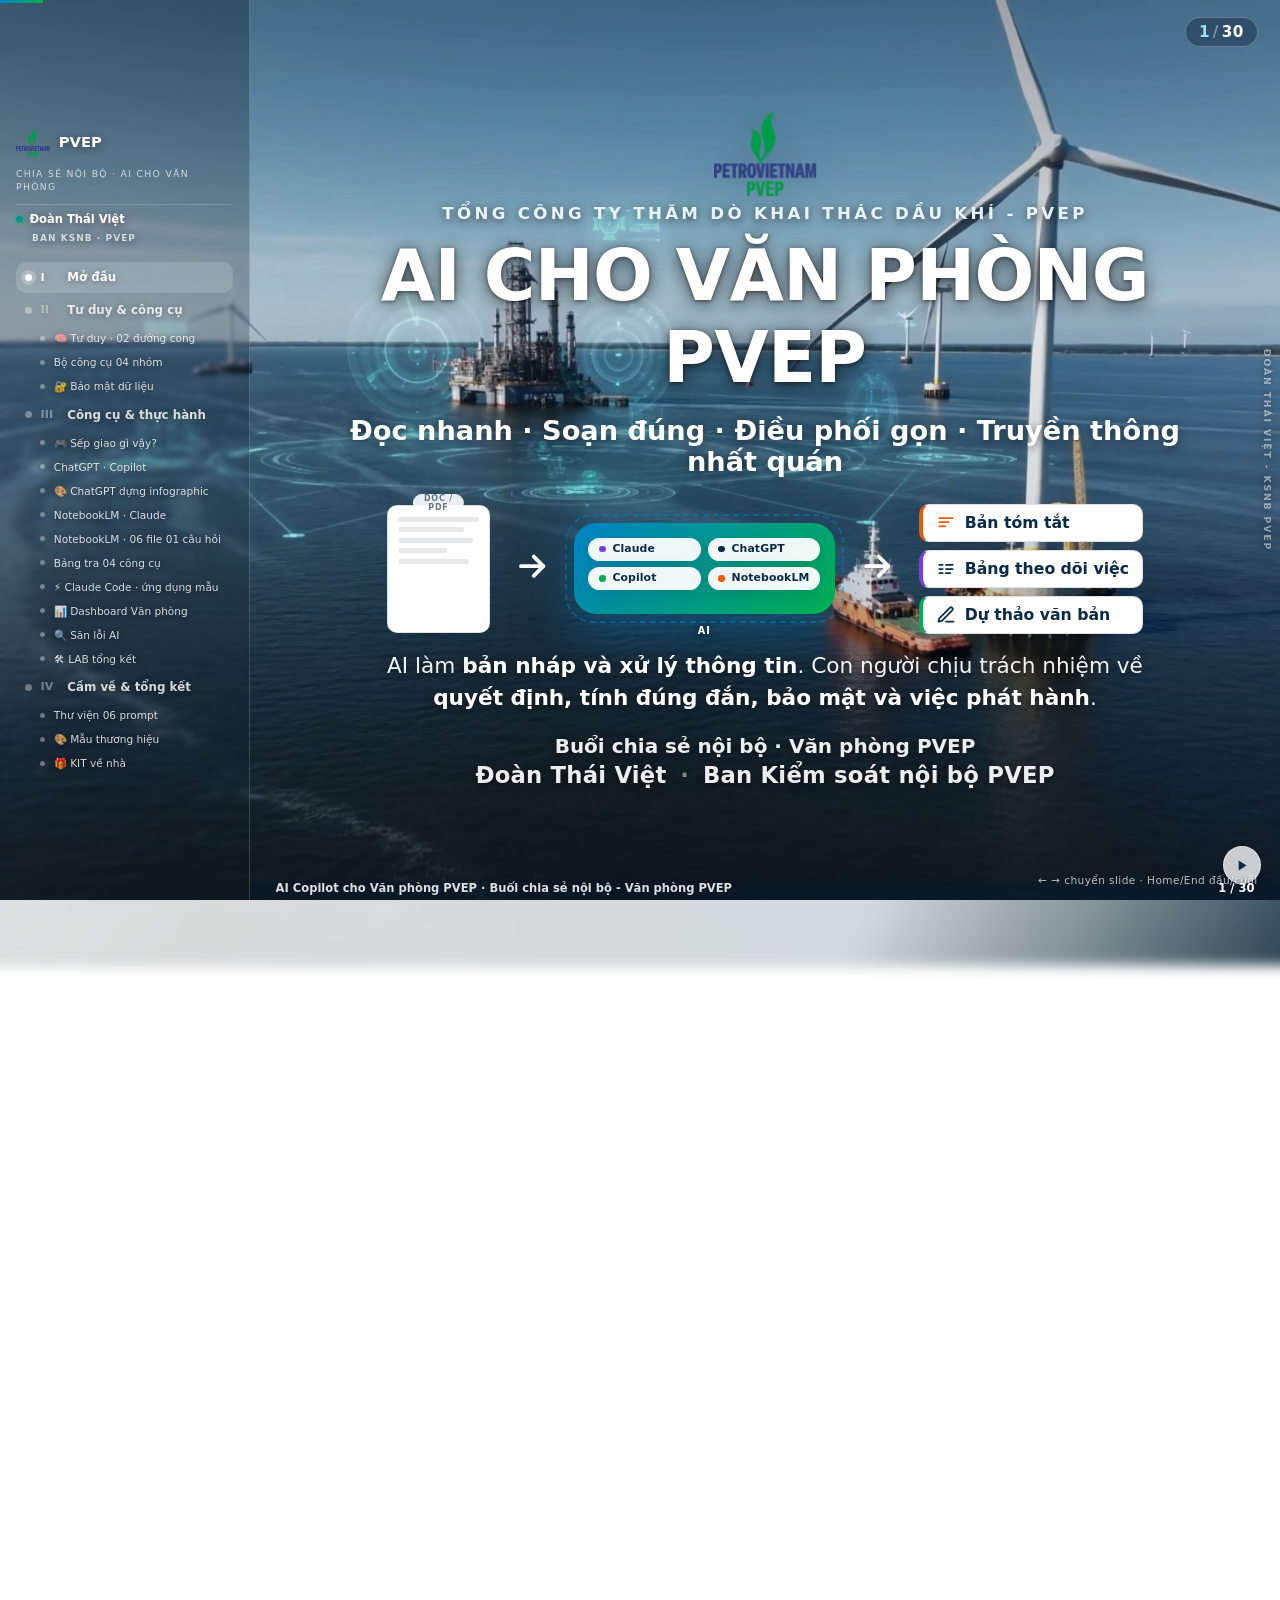
==== commit 30567a56: "Add files via upload" ====
--- a/index.html
+++ b/index.html
@@ -4,11 +4,11 @@
 <meta charset="UTF-8" />
 <meta name="viewport" content="width=device-width, initial-scale=1.0" />
 <!-- CSP: chỉ cho phép tài nguyên nội bộ + Google Fonts + iframe Mentimeter; chặn mọi script/frame/object lạ -->
-<meta http-equiv="Content-Security-Policy" content="default-src 'self' file:; script-src 'unsafe-inline'; style-src 'unsafe-inline' https://fonts.googleapis.com; font-src 'self' file: https://fonts.gstatic.com; img-src 'self' file: data:; media-src 'self' file:; frame-src https://www.mentimeter.com; object-src 'none'; base-uri 'none'; form-action 'none'">
+<meta http-equiv="Content-Security-Policy" content="default-src 'self' file:; script-src 'unsafe-inline'; style-src 'unsafe-inline' https://fonts.googleapis.com; font-src 'self' file: https://fonts.gstatic.com; img-src 'self' file: data:; media-src 'self' file:; frame-src 'self' file: https://www.mentimeter.com; object-src 'none'; base-uri 'none'; form-action 'none'">
 <meta name="referrer" content="no-referrer">
-<title>AI Copilot cho Văn phòng PVEP — Buổi chia sẻ nội bộ</title>
-
-<!-- Fonts: Sora (display) + Be Vietnam Pro (body) — cả hai có subset tiếng Việt -->
+<title>AI Copilot cho Văn phòng PVEP - Buổi chia sẻ nội bộ</title>
+
+<!-- Fonts: Sora (display) + Be Vietnam Pro (body) - cả hai có subset tiếng Việt -->
 <link rel="preconnect" href="https://fonts.googleapis.com">
 <link rel="preconnect" href="https://fonts.gstatic.com" crossorigin>
 <link href="https://fonts.googleapis.com/css2?family=Be+Vietnam+Pro:wght@400;500;600;700;800&family=Sora:wght@500;600;700;800&family=JetBrains+Mono:wght@400;600;700&display=swap" rel="stylesheet">
@@ -67,7 +67,7 @@
 @media (prefers-reduced-motion:reduce){ *,*::before,*::after{ animation-duration:0.01ms!important; transition-duration:0.2s!important; } html{ scroll-behavior:auto; } }
 
 /* ============================================================
-   animation-core — gated on slide entry (.ac-on), replays
+   animation-core - gated on slide entry (.ac-on), replays
    ============================================================ */
 .ac-reveal{ opacity:0; }
 .ac-reveal--up{ transform:translateY(28px); }
@@ -211,7 +211,7 @@
 body.hero-mode .hint{ color:rgba(255,255,255,.72); }
 
 /* ============================================================
-   OFFSHORE BACKGROUND (slide 2+) — ảnh làm mờ + phủ sáng
+   OFFSHORE BACKGROUND (slide 2+) - ảnh làm mờ + phủ sáng
    ============================================================ */
 .oilbg{ position:fixed; inset:-4%; z-index:0; pointer-events:none; overflow:hidden;
   background:#eef3f8 url("assets/offshore-still.jpg") center center / cover no-repeat;
@@ -351,7 +351,7 @@
 .road__d{ color:var(--ink-500); font-size:clamp(.62rem,1.1vw,.82rem); line-height:1.25; max-width:16ch; }
 
 /* ============================================================
-   AGENDA — boarding pass (slide 3)
+   AGENDA - boarding pass (slide 3)
    ============================================================ */
 .agenda{ display:grid; grid-template-columns:1fr 1fr; gap:clamp(.9rem,2.2vw,1.6rem); }
 .ag{ background:#fff; border:1px solid var(--ac-line); border-radius:18px; box-shadow:0 14px 40px rgba(10,42,74,.08); overflow:hidden; }
@@ -484,7 +484,7 @@
 .converge b{ display:inline-flex; align-items:center; gap:.5rem; font-family:var(--font-display); font-weight:800; color:#fff; font-size:clamp(.9rem,1.8vw,1.25rem); background:linear-gradient(135deg,var(--pvep-blue),var(--pvep-green)); padding:.55rem 1.4rem; border-radius:99px; box-shadow:0 14px 34px rgba(0,131,199,.28); }
 .converge b svg{ width:22px; height:22px; }
 
-/* route eyebrow chip on detail slides — dùng như tiêu đề, cần to & nổi bật */
+/* route eyebrow chip on detail slides - dùng như tiêu đề, cần to & nổi bật */
 .s-title--sm{ font-size:clamp(1.6rem,3.4vw,2.9rem); }
 .rchip{ display:inline-flex; align-items:center; gap:.6rem; font-family:var(--font-display); font-weight:800; font-size:clamp(1.05rem,2vw,1.6rem); letter-spacing:.01em; color:#fff; padding:.55rem 1.4rem; border-radius:99px; box-shadow:0 10px 26px rgba(10,42,74,.18); }
 .rchip--1{ background:linear-gradient(135deg,var(--warning),#b45309); }
@@ -507,7 +507,7 @@
 @media (max-width:900px){ .pipe{ flex-direction:column; } .parrow{ transform:rotate(90deg); align-self:center; } }
 
 /* ============================================================
-   RISK HEATMAP  (slide 9 — dashboard example)
+   RISK HEATMAP  (slide 9 - dashboard example)
    ============================================================ */
 .dash9{ display:grid; grid-template-columns:auto 1fr; gap:clamp(.9rem,2.2vw,1.6rem); align-items:stretch; }
 .heatbox{ display:flex; gap:.6rem; align-items:stretch; }
@@ -541,7 +541,7 @@
 .heatlegend{ display:flex; flex-wrap:wrap; gap:.5rem 1rem; justify-content:center; margin-top:.5rem; }
 .heatlegend span{ display:inline-flex; align-items:center; gap:.4rem; font-family:var(--font-display); font-weight:700; font-size:clamp(.66rem,1.1vw,.85rem); color:var(--ink-700); }
 .heatlegend i{ width:14px; height:14px; border-radius:4px; flex:none; }
-/* 7 thẻ nhóm rủi ro — bớt icon, chỉ số + tiêu đề + mô tả ngắn */
+/* 7 thẻ nhóm rủi ro - bớt icon, chỉ số + tiêu đề + mô tả ngắn */
 .rgrid{ display:grid; grid-template-columns:1fr 1fr; gap:.4rem .5rem; }
 .rgcard{ background:#fff; border:1px solid var(--ac-line); border-left:4px solid var(--pvep-blue); border-radius:10px; padding:.42rem .6rem; box-shadow:0 6px 16px rgba(10,42,74,.05); display:flex; gap:.5rem; align-items:flex-start; }
 .rgcard>b{ font-family:var(--font-display); font-weight:800; color:#fff; background:var(--pvep-navy); border-radius:6px; min-width:1.8em; height:1.8em; display:grid; place-content:center; font-size:clamp(.66rem,1.1vw,.82rem); flex:none; }
@@ -643,7 +643,7 @@
 .tg--3{ color:var(--success); background:rgba(0,176,80,.12); }
 .tg--h{ color:var(--pvep-navy); background:rgba(10,42,74,.1); }
 
-/* so sánh 3 cách — dạng cột infographic (slide 17) */
+/* so sánh 3 cách - dạng cột infographic (slide 17) */
 .cmp3{ display:grid; grid-template-columns:repeat(3,1fr); gap:clamp(.8rem,2vw,1.4rem); }
 .cmpcol{ background:#fff; border:1px solid var(--ac-line); border-radius:18px; box-shadow:0 14px 40px rgba(10,42,74,.08); overflow:hidden; display:flex; flex-direction:column; transition:transform .3s, box-shadow .3s; }
 .cmpcol:hover{ transform:translateY(-6px); box-shadow:0 24px 52px rgba(0,131,199,.16); }
@@ -727,7 +727,7 @@
 .thanks span{ font-size:clamp(.85rem,1.5vw,1.1rem); opacity:.95; }
 
 /* ============================================================
-   LIVE POLL / WORD CLOUD  (slides 4, 5 — thay iframe Menti)
+   LIVE POLL / WORD CLOUD  (slides 4, 5 - thay iframe Menti)
    ============================================================ */
 .livewrap{ display:grid; grid-template-columns:1.55fr 1fr; gap:clamp(1rem,2.6vw,2.2rem); align-items:center; }
 .livecard{ background:#fff; border:1px solid var(--ac-line); border-radius:20px; padding:clamp(1rem,2.4vw,1.7rem); box-shadow:0 18px 46px rgba(10,42,74,.10); }
@@ -744,7 +744,7 @@
 .joincard small{ display:block; color:var(--ink-500); font-size:clamp(.68rem,1.15vw,.85rem); margin-top:.3rem; }
 .joincard .menti-btn{ margin-top:.8rem; }
 
-/* ===== PROMPT ANATOMY (slide mới — cấu trúc 1 prompt tốt) ===== */
+/* ===== PROMPT ANATOMY (slide mới - cấu trúc 1 prompt tốt) ===== */
 .promptkit{ display:grid; grid-template-columns:repeat(3,1fr); gap:clamp(.7rem,1.6vw,1.1rem); }
 .pblock{ position:relative; overflow:hidden; background:#fff; border:1px solid var(--ac-line); border-left:5px solid var(--pvep-blue); border-radius:14px; padding:clamp(.85rem,1.9vw,1.25rem) clamp(.9rem,2vw,1.3rem); box-shadow:0 12px 30px rgba(10,42,74,.07); transition:transform .3s var(--ac-ease), box-shadow .3s, border-color .3s; }
 .pblock:hover{ transform:translateY(-5px); box-shadow:0 22px 46px rgba(0,131,199,.16); }
@@ -759,7 +759,7 @@
 .promptline b{ display:inline-flex; align-items:center; gap:.5rem; font-family:var(--font-display); font-weight:800; color:#fff; font-size:clamp(.9rem,1.8vw,1.25rem); background:linear-gradient(135deg,var(--pvep-blue),var(--pvep-green)); padding:.55rem 1.4rem; border-radius:99px; box-shadow:0 14px 34px rgba(0,131,199,.28); }
 .promptline b svg{ width:22px; height:22px; }
 
-/* ===== PITFALLS (slide mới — 5 lỗi hay gặp) ===== */
+/* ===== PITFALLS (slide mới - 5 lỗi hay gặp) ===== */
 .pitfalls{ display:grid; grid-template-columns:repeat(5,1fr); gap:clamp(.6rem,1.4vw,1rem); }
 .pit{ position:relative; overflow:hidden; background:#fff; border:1px solid var(--ac-line); border-top:5px solid var(--danger); border-radius:16px; padding:clamp(.85rem,1.9vw,1.25rem); box-shadow:0 12px 30px rgba(10,42,74,.07); display:flex; flex-direction:column; gap:.5rem; transition:transform .3s var(--ac-ease), box-shadow .3s; }
 .pit:hover{ transform:translateY(-6px); box-shadow:0 22px 48px rgba(220,38,38,.16); }
@@ -800,7 +800,7 @@
 .vs__mid svg{ width:clamp(28px,3.2vw,46px); height:auto; }
 @media (max-width:900px){ .vs{ grid-template-columns:1fr; } .vs__mid{ transform:rotate(90deg); justify-content:center; } }
 
-/* ===== Q&A hero — vòng xoay động sau chữ Q&A ===== */
+/* ===== Q&A hero - vòng xoay động sau chữ Q&A ===== */
 .qaring{ position:relative; display:grid; place-items:center; }
 .qaring::before{ content:""; position:absolute; width:min(58vh,520px); aspect-ratio:1; border-radius:50%; z-index:-1;
   background:conic-gradient(from 0deg, rgba(0,131,199,.22), rgba(0,176,80,.20), rgba(124,58,237,.16), rgba(0,131,199,.22));
@@ -909,10 +909,10 @@
 @media (max-width:860px){ .sessions{ grid-template-columns:1fr; } }
 
 /* ============================================================
-   NGÔN NGỮ ĐỒ HOẠ (thay text box) — Harvey ball · scorecard ·
+   NGÔN NGỮ ĐỒ HOẠ (thay text box) - Harvey ball · scorecard ·
    ma trận so sánh · dải ❌→✅ · takeaway icon
    ============================================================ */
-/* --- Harvey ball: vòng tròn tô theo mức 0–100 --- */
+/* --- Harvey ball: vòng tròn tô theo mức 0-100 --- */
 .hb{ width:clamp(20px,2.2vw,26px); height:clamp(20px,2.2vw,26px); border-radius:50%; flex:none;
   border:2px solid var(--pvep-navy); background:conic-gradient(var(--pvep-navy) 0turn, transparent 0);
   transition:background 1s var(--ac-ease); transition-delay:calc(var(--i,0)*90ms); }
@@ -1006,14 +1006,14 @@
    đồng hồ · săn lỗi · rubric · thư viện prompt · accordion ·
    biểu đồ tiết kiệm giờ · kit · lab · triển lãm
    ============================================================ */
-/* thang chữ riêng cho khối tương tác — vẫn phải đọc được từ cuối phòng */
+/* thang chữ riêng cho khối tương tác - vẫn phải đọc được từ cuối phòng */
 :root{
   --wk-size:clamp(.95rem, 2.15vh, 1.36rem);
   --wk-small:clamp(.82rem, 1.85vh, 1.14rem);
   --wk-tiny:clamp(.74rem, 1.6vh, .98rem);
   --wk-fill:clamp(260px, 48vh, 620px);   /* chiều cao tối thiểu để khối lấp canvas */
 }
-/* khối tương tác luôn choán đủ chiều cao khung — không để dải trắng dưới */
+/* khối tương tác luôn choán đủ chiều cao khung - không để dải trắng dưới */
 .hunt,.rubric,.plib,.acc,.lab,.expo,.tsave,.kit,.prep{ min-height:var(--wk-fill); }
 @media (max-width:900px){ .hunt,.rubric,.plib,.acc,.lab,.expo,.tsave,.kit,.prep{ min-height:0; } }
 
@@ -1074,10 +1074,10 @@
   color:var(--ink-500); line-height:1.34; opacity:.45; transition:.35s var(--ac-ease); }
 .huntlist div.is-on{ opacity:1; border-left-color:var(--danger); color:var(--ink-700); box-shadow:0 8px 20px rgba(220,38,38,.1); }
 .huntlist div b{ color:var(--danger); font-weight:800; flex:none; }
-/* đáp án ẩn HOÀN TOÀN tới khi bấm trúng lỗi — không để "mờ mờ vẫn đọc được" khi chiếu */
+/* đáp án ẩn HOÀN TOÀN tới khi bấm trúng lỗi - không để "mờ mờ vẫn đọc được" khi chiếu */
 .huntlist div span{ display:none; }
 .huntlist div.is-on span{ display:inline; }
-.huntlist div:not(.is-on):after{ content:"Đáp án ẩn — bấm trúng dòng sai bên trái để mở 🔒"; font-style:italic; color:var(--ink-500); }
+.huntlist div:not(.is-on):after{ content:"Đáp án ẩn - bấm trúng dòng sai bên trái để mở 🔒"; font-style:italic; color:var(--ink-500); }
 .huntdone{ display:none; align-items:center; justify-content:center; gap:.5rem; font-family:var(--font-display);
   font-weight:800; color:#fff; font-size:clamp(.82rem,1.5vw,1.05rem); background:linear-gradient(135deg,var(--pvep-green),#0a7d3a);
   border-radius:12px; padding:.6rem 1rem; box-shadow:0 12px 28px rgba(0,176,80,.3); }
@@ -1329,7 +1329,7 @@
   /* iframe không in được → thay bằng ghi chú */
   .mentiframe iframe{ display:none !important; }
   .mentiframe{ display:flex !important; align-items:center; justify-content:center; max-height:110mm; background:#f1f5f9 !important; }
-  .mentiframe::after{ content:"Khảo sát Mentimeter trực tiếp — quét QR bên dưới để tham gia"; font-family:var(--font-display); font-weight:700; color:var(--ink-600); font-size:11pt; text-align:center; padding:1rem; }
+  .mentiframe::after{ content:"Khảo sát Mentimeter trực tiếp - quét QR bên dưới để tham gia"; font-family:var(--font-display); font-weight:700; color:var(--ink-600); font-size:11pt; text-align:center; padding:1rem; }
   .slide{
     width:297mm !important; height:210mm !important; min-height:210mm !important; max-height:210mm !important;
     overflow:hidden !important; box-shadow:none !important; margin:0 !important;
@@ -1375,7 +1375,7 @@
   .plibnav button.on{ background:rgba(0,131,199,.12) !important; }
 }
 /* ============================================================
-   V7 — infographic nâng cấp (slide 3/4/13/20/21/33 + NotebookLM + Brandkit)
+   V7 - infographic nâng cấp (slide 3/4/13/20/21/33 + NotebookLM + Brandkit)
    ============================================================ */
 /* --- Số lớn + vòng (khối trái slide "cầm về" / KIT) --- */
 .gift{display:grid;grid-template-columns:minmax(190px,.75fr) 2.5fr;gap:clamp(1rem,3vw,2.6rem);align-items:center;margin-top:clamp(.8rem,2.4vh,1.4rem)}
@@ -1515,7 +1515,7 @@
 }
 
 /* ============================================================
-   BỔ SUNG (bản Văn phòng) — linh kiện infographic mới
+   BỔ SUNG (bản Văn phòng) - linh kiện infographic mới
    CHỈ THÊM rule mới, không sửa bất kỳ rule nào phía trên
    ============================================================ */
 
@@ -2490,9 +2490,33 @@
 }
 
 
-.mindpic{ width:clamp(190px,26vw,360px); height:auto; display:block; border-radius:14px;
-  margin:.15rem auto .1rem; }
-.mindpic + .mindart{ margin-top:0; }
+/* ---------- Anh that tan vao nen the: khong vien, khong khoi chu nhat ----------
+   Ky thuat: mask radial lam mo dan 4 phia -> anh chim vao mau nen the;
+   drop-shadow dat o the cha nen bong bam theo vien mem, khong phai bong hop;
+   lop tint soft-light keo 02 anh (mot sang, mot toi) ve cung mot tong. */
+.mindc{ --mmask:radial-gradient(76% 74% at 50% 47%, #000 44%, rgba(0,0,0,.55) 73%, rgba(0,0,0,0) 100%); }
+.mindc--bad{  --mtint:rgba(94,110,133,.50); }
+.mindc--good{ --mtint:rgba(0,176,80,.26);
+  /* anh phong gym toi mau: cho vien tan som hon de khong thanh mang dam tren the trang */
+  --mmask:radial-gradient(74% 72% at 50% 47%, #000 34%, rgba(0,0,0,.45) 67%, rgba(0,0,0,0) 100%); }
+
+.mindfig{ position:relative; width:clamp(200px,26vw,368px); aspect-ratio:5/4;
+  margin:.15rem auto .1rem; overflow:visible;
+  filter:drop-shadow(0 14px 24px rgba(10,42,74,.13)); }
+.mindfig img{ display:block; width:100%; height:100%;
+  object-fit:cover; object-position:50% 45%;
+  filter:saturate(.78) contrast(.95) brightness(1.05);
+  -webkit-mask-image:var(--mmask); mask-image:var(--mmask); }
+.mindc--good .mindfig img{ filter:saturate(.8) contrast(.96) brightness(1.09); }
+.mindfig::after{ content:""; position:absolute; inset:0; pointer-events:none;
+  background:var(--mtint); mix-blend-mode:soft-light;
+  -webkit-mask-image:var(--mmask); mask-image:var(--mmask); }
+/* con anh that thi an hinh ve du phong; anh loi -> figure bi go -> hinh ve hien lai */
+.mindfig + .mindart{ display:none !important; }
+
+@media print{
+  .mindfig{ width:clamp(150px,20vw,240px); filter:none; }
+}
 
 @media print{
   /* san loi AI: 04 loi nen dai hon, nen chu lai cho vua 01 trang */
@@ -2521,7 +2545,7 @@
 }
 
 /* ============================================================
-   LIVE APP 02 (ban moi) — EVENT & DELEGATION READINESS
+   LIVE APP 02 (ban moi) - EVENT & DELEGATION READINESS
    ============================================================ */
 .evr{ position:relative; display:grid; grid-template-columns:.78fr 1.15fr 1.07fr;
   gap:clamp(.5rem,1.3vw,.95rem); align-items:stretch; margin-top:clamp(.3rem,1.2vh,.7rem);
@@ -2606,7 +2630,7 @@
 .evrempty{ margin:auto; text-align:center; color:var(--success); font-family:var(--font-display); font-weight:800;
   font-size:calc(var(--wk-tiny)*1.0); line-height:1.4; padding:.5rem; }
 
-/* --- overlay AI Brief / email (chi che trong khung app) --- */
+/* --- overlay AI tóm tắt / email (chi che trong khung app) --- */
 .evrov{ position:absolute; inset:0; z-index:6; display:none; align-items:center; justify-content:center;
   padding:clamp(.6rem,2vw,1.4rem); background:rgba(10,42,74,.34); backdrop-filter:blur(3px);
   border-radius:15px; }
@@ -2684,6 +2708,222 @@
   #s-kit .bignum{ display:none; }
   #s-kit .gift{ grid-template-columns:1fr; gap:0; }
 }
+
+/* --- V8 (09/2026): KIT 04 mon + bang tinh huong, prompt "chay o dau", mau thuong hieu, tong ket 07 viec --- */
+.plibrun{ display:flex; gap:.5rem; align-items:flex-start; background:rgba(0,176,80,.14); border:1px solid rgba(0,176,80,.38); border-radius:10px; padding:.42rem .7rem; margin:.1rem 0 .3rem; font-family:var(--font-body) !important; color:#d1fae5 !important; font-size:var(--wk-small); line-height:1.42; }
+.plibrun i{ font-style:normal; font-weight:800; color:#6ee7b7 !important; white-space:nowrap; }
+.kitwrap{ display:grid; grid-template-columns:1.05fr 1fr; gap:clamp(.8rem,2vw,1.6rem); align-items:start; margin-top:clamp(.6rem,1.8vh,1rem); }
+.kitwrap>*{ min-width:0; }
+.kitmap{ display:grid; grid-template-columns:minmax(8.5em,.9fr) 1.5fr; gap:.3rem .45rem; align-items:stretch; }
+.kitmap__hd{ font-weight:800; font-size:clamp(.6rem,.85vw,.72rem); letter-spacing:.08em; text-transform:uppercase; color:var(--ink-500); padding:0 .4rem; }
+.kitmap__s{ background:var(--white); border:1px solid var(--ac-line); border-left:5px solid var(--pvep-blue); border-radius:10px; padding:.4rem .6rem; font-weight:800; color:var(--ink-900); font-size:clamp(.72rem,1.1vw,.9rem); line-height:1.22; display:flex; align-items:center; }
+.kitmap__k{ background:rgba(0,176,80,.08); border:1px solid rgba(0,176,80,.28); border-radius:10px; padding:.4rem .6rem; color:var(--ink-700); font-size:clamp(.68rem,1.02vw,.84rem); line-height:1.3; display:flex; align-items:center; }
+.kitmap__k b{ color:var(--success); }
+.kitlinks{ display:flex; flex-wrap:wrap; gap:.5rem; margin-top:.55rem; }
+.kitlinks .menti-btn{ font-size:clamp(.7rem,1vw,.84rem); padding:.45rem .85rem; }
+#s-kit .grow__tag{ white-space:nowrap; }
+#s-tongket .takeaways{ grid-template-columns:repeat(7,1fr); gap:clamp(.35rem,1vw,.7rem); }
+#s-tongket .tka b{ font-size:clamp(.66rem,1vw,.84rem); line-height:1.2; }
+@media (max-width:900px){ .kitwrap{ grid-template-columns:1fr; } #s-tongket .takeaways{ grid-template-columns:repeat(4,1fr); } }
+@media print{
+  .plibrun{ background:#e6f7ee !important; color:#064e3b !important; border-color:#86efac !important; }
+  .plibrun i{ color:#047857 !important; }
+  .kitlinks{ display:none !important; }
+  #s-tongket .takeaways{ grid-template-columns:repeat(7,1fr) !important; }
+  .kitmap__s,.kitmap__k{ font-size:7.4pt !important; padding:.25rem .45rem !important; }
+}
+
+/* ---------- In A4 ngang: 02 slide moi (prompt do/tot + ChatGPT dung infographic) ---------- */
+@media print{
+  #s-gptvisual .prompt__body{ overflow:visible !important; font-size:8pt !important; line-height:1.34 !important; padding:.5rem .7rem !important; }
+  #s-gptvisual .prompt__body .li{ margin:.06rem 0 !important; }
+  #s-gptvisual .prompt__bar b{ font-size:6.6pt !important; }
+  #s-gptvisual .pvw__cap{ font-size:7pt !important; line-height:1.3 !important; }
+  #s-gptvisual .vsout--clean .orow span{ font-size:7pt !important; }
+  #s-gptvisual .note{ font-size:7.4pt !important; padding:.32rem .6rem !important; margin-top:.35rem !important; }
+  #s-gptvisual .cur{ display:none !important; }
+  #s-promptvs .promptmini{ font-size:7.4pt !important; line-height:1.36 !important; padding:.5rem .65rem !important; }
+  #s-promptvs .vs__note{ font-size:7.6pt !important; line-height:1.32 !important; }
+  #s-promptvs .vsout--clean .orow span{ font-size:7pt !important; }
+  #s-promptvs .note{ font-size:7.4pt !important; padding:.32rem .6rem !important; }
+}
+
+/* ---------- Anh infographic that o slide ChatGPT (co mock CSS du phong) ---------- */
+.gptpic{ margin:.5rem 0 0; }
+.gptpic img{ display:block; width:100%; border-radius:10px; border:1px solid var(--ac-line);
+  box-shadow:0 12px 30px rgba(10,42,74,.12); }
+.gptpic + .vsout{ display:none !important; }
+
+/* ============================================================
+   SLIDE MINH HOA NOTEBOOKLM: 06 file -> 01 cau hoi -> tra loi co nguon
+   Dung lai token + he thong ac-reveal cua deck, khong them thu vien ngoai
+   ============================================================ */
+#s-nlmdemo .nbig{ color:var(--pvep-blue); font-size:1.12em; letter-spacing:-.02em; }
+.nlf{ display:grid; --nlar:clamp(38px,4.6vw,88px);
+  grid-template-columns:28fr var(--nlar) 25fr var(--nlar) 47fr;
+  gap:clamp(.3rem,.85vw,.75rem); align-items:stretch; margin-top:clamp(.35rem,1.3vh,.85rem);
+  min-height:clamp(300px,58vh,680px); }
+.nlf__col{ display:flex; flex-direction:column; justify-content:center;
+  gap:clamp(.22rem,.75vh,.45rem); min-width:0; }
+.nlf__t{ font-family:var(--font-display); font-weight:800; letter-spacing:.1em; text-transform:uppercase;
+  color:var(--pvep-blue); font-size:clamp(.54rem,1.2vh,.74rem); }
+
+/* --- khoi 1: chong ho so dau vao --- */
+.nlstack{ display:flex; flex-direction:column; gap:clamp(.14rem,.48vh,.32rem); }
+.nlfile{ display:flex; align-items:center; gap:.42rem; background:var(--white);
+  border:1px solid var(--ac-line); border-left:4px solid var(--pvep-blue); border-radius:10px;
+  padding:clamp(.24rem,.68vh,.44rem) .5rem; box-shadow:0 6px 15px rgba(10,42,74,.06);
+  font-family:var(--font-mono); font-size:clamp(.5rem,1.2vh,.76rem); color:var(--ink-700);
+  line-height:1.16; white-space:nowrap; overflow:hidden; text-overflow:ellipsis; }
+.nlfile svg{ width:1.15em; height:1.15em; flex:none; fill:none; stroke:currentColor; stroke-width:1.9;
+  stroke-linecap:round; stroke-linejoin:round; }
+.nlfile--pdf{ border-left-color:#DB584E; } .nlfile--pdf svg{ color:#DB584E; }
+.nlfile--doc{ border-left-color:#2E6FD9; } .nlfile--doc svg{ color:#2E6FD9; }
+.nlfile--xls{ border-left-color:var(--pvep-green); } .nlfile--xls svg{ color:var(--pvep-green); }
+.nlfile--mail{ border-left-color:var(--caution); } .nlfile--mail svg{ color:var(--caution); }
+.nlstack .nlfile:nth-child(2){ margin-left:.42rem } .nlstack .nlfile:nth-child(3){ margin-left:.74rem }
+.nlstack .nlfile:nth-child(4){ margin-left:.62rem } .nlstack .nlfile:nth-child(5){ margin-left:.34rem }
+.nlmeta{ margin-top:.15rem; display:flex; align-items:baseline; gap:.35rem; font-family:var(--font-display);
+  font-weight:800; color:var(--ink-500); font-size:clamp(.56rem,1.24vh,.76rem); letter-spacing:.03em; }
+.nlmeta b{ color:var(--pvep-navy); font-size:1.75em; line-height:1; }
+
+/* --- mui ten giua cac khoi --- */
+.nlarrow{ display:flex; flex-direction:column; align-items:center; justify-content:center; gap:.28rem;
+  min-width:0; }
+.nlarrow svg{ display:block; }
+.nlarrow span{ font-family:var(--font-display); font-weight:800; text-transform:uppercase; letter-spacing:.07em;
+  font-size:clamp(.48rem,1.08vh,.66rem); color:var(--ink-500); text-align:center; line-height:1.2; }
+.nlarrow svg{ width:100%; height:auto; color:var(--pvep-blue); }
+.nlwire{ fill:none; stroke:var(--pvep-blue); stroke-width:2.6; stroke-linecap:round; opacity:.62;
+  stroke-dasharray:5 7; animation:nlflowdash 1.9s linear infinite; }
+@keyframes nlflowdash{ to{ stroke-dashoffset:-24; } }
+
+/* --- khoi 2: hoi NotebookLM --- */
+.nlask{ background:linear-gradient(180deg,#ffffff,#f2f8ff); border:1px solid var(--ac-line);
+  border-radius:16px; padding:clamp(.45rem,1.3vh,.85rem) clamp(.45rem,1vw,.8rem);
+  box-shadow:var(--cc-shadow); align-items:center; justify-content:center; text-align:center;
+  gap:clamp(.3rem,.9vh,.55rem); }
+.nlcore{ position:relative; width:clamp(34px,6vh,58px); aspect-ratio:1; display:grid; place-items:center; flex:none; }
+.nlcore i{ position:absolute; inset:0; border-radius:50%; border:2px solid var(--pvep-blue); opacity:0;
+  animation:nlring 2.9s var(--ac-ease) infinite; }
+.nlcore i:nth-child(2){ animation-delay:.97s } .nlcore i:nth-child(3){ animation-delay:1.94s }
+.nlcore b{ position:relative; width:50%; aspect-ratio:1; border-radius:50%;
+  background:linear-gradient(135deg,var(--pvep-blue),var(--pvep-green)); box-shadow:0 6px 18px rgba(0,131,199,.35); }
+@keyframes nlring{ 0%{transform:scale(.55);opacity:.5} 70%{opacity:0} 100%{transform:scale(1.3);opacity:0} }
+.nlq{ font-family:var(--font-display); font-weight:800; color:var(--pvep-navy);
+  font-size:clamp(.58rem,1.45vh,.96rem); line-height:1.32; }
+.nlchips{ display:flex; flex-wrap:wrap; gap:.26rem; justify-content:center; }
+.nlchips span{ font-family:var(--font-display); font-weight:800; letter-spacing:.06em; text-transform:uppercase;
+  font-size:clamp(.46rem,1.05vh,.64rem); color:var(--pvep-blue); background:rgba(0,131,199,.1);
+  border:1px solid rgba(0,131,199,.22); border-radius:99px; padding:.18rem .5rem; }
+
+/* --- khoi 3: phat hien kem nguon --- */
+.nlcard{ background:var(--white); border:1px solid var(--ac-line); border-left:5px solid var(--caution);
+  border-radius:12px; padding:clamp(.3rem,.9vh,.58rem) clamp(.45rem,.95vw,.78rem);
+  box-shadow:0 8px 20px rgba(10,42,74,.06); display:flex; flex-direction:column;
+  justify-content:center; gap:clamp(.14rem,.42vh,.26rem); flex:1; }
+.nlcard__h{ display:flex; align-items:center; gap:.38rem; font-family:var(--font-display); font-weight:800;
+  color:var(--pvep-navy); font-size:clamp(.6rem,1.45vh,.86rem); line-height:1.16; }
+.nlcard__h i{ width:1.35em; height:1.35em; border-radius:50%; background:rgba(234,88,12,.14);
+  color:var(--warning); display:grid; place-items:center; font-style:normal; font-size:.86em;
+  font-weight:900; flex:none; }
+.nlcard__h em{ font-style:normal; color:var(--warning); }
+.nlrow{ display:grid; grid-template-columns:auto 1fr; gap:.06rem .5rem; align-items:baseline; }
+.nlrow em{ font-style:normal; font-family:var(--font-display); font-weight:700; color:var(--ink-500);
+  font-size:clamp(.52rem,1.16vh,.7rem); white-space:nowrap; }
+.nlrow s{ text-decoration:none; color:var(--ink-700); font-size:clamp(.54rem,1.22vh,.78rem); line-height:1.26; }
+.nlrow s b{ color:var(--pvep-navy); }
+.nlsrc{ display:flex; flex-wrap:wrap; gap:.22rem; margin-top:.2rem; padding-top:.26rem;
+  border-top:1px dashed var(--ac-line); }
+.nlsrc span{ display:inline-flex; align-items:center; gap:.22rem; font-weight:700;
+  font-size:clamp(.48rem,1.08vh,.66rem); color:var(--success); background:rgba(0,176,80,.09);
+  border:1px solid rgba(0,176,80,.26); border-radius:99px; padding:.12rem .45rem; }
+
+/* --- thanh chot cuoi slide --- */
+.nltake{ margin-top:clamp(.35rem,1.1vh,.8rem); background:linear-gradient(135deg,var(--pvep-navy),#123a61);
+  border-radius:14px; padding:clamp(.4rem,1.15vh,.72rem) clamp(.65rem,1.5vw,1.15rem);
+  display:flex; align-items:center; justify-content:space-between; gap:.4rem 1.1rem; flex-wrap:wrap;
+  box-shadow:0 14px 32px rgba(10,42,74,.22); }
+.nltake>b{ color:#fff; font-family:var(--font-display); font-weight:800;
+  font-size:clamp(.64rem,1.5vh,.94rem); line-height:1.3; }
+.nltake>b em{ font-style:normal; color:#6EE7A8; }
+.nlflow{ display:flex; align-items:center; gap:.28rem; flex-wrap:wrap; }
+.nlflow span{ font-family:var(--font-display); font-weight:800; font-size:clamp(.48rem,1.08vh,.66rem);
+  letter-spacing:.06em; text-transform:uppercase; color:#fff; background:rgba(255,255,255,.12);
+  border:1px solid rgba(255,255,255,.22); border-radius:99px; padding:.18rem .52rem; white-space:nowrap; }
+.nlflow i{ width:11px; height:2px; background:rgba(255,255,255,.42); border-radius:2px; flex:none; }
+.nlnote{ width:100%; color:rgba(255,255,255,.72); font-size:clamp(.52rem,1.16vh,.72rem); line-height:1.3; }
+
+@media (max-width:1500px){
+  .nlf{ --nlar:clamp(32px,3.3vw,58px); grid-template-columns:26fr var(--nlar) 31fr var(--nlar) 43fr; }
+  .nlarrow span{ font-size:clamp(.44rem,1vh,.6rem); }
+  /* mui ten hep lai thi net phai day hon moi doc duoc khi chieu */
+  .nlwire{ stroke-width:3.2; stroke-dasharray:4 5; opacity:.62; }
+}
+@media (max-width:900px){
+  .nlf{ grid-template-columns:1fr !important; }
+  .nlarrow{ min-width:0; flex-direction:row; gap:.5rem; padding:.15rem 0; }
+  .nlarrow svg{ width:clamp(46px,18vw,100px); transform:rotate(90deg); }
+  .nlstack .nlfile{ margin-left:0 !important; }
+}
+@media print{
+  #s-nlmdemo .nlcore i,#s-nlmdemo .nlwire{ animation:none !important; }
+  #s-nlmdemo .nlcore i{ opacity:.28 !important; }
+  #s-nlmdemo .nlfile{ font-size:6.4pt !important; padding:.16rem .4rem !important; }
+  #s-nlmdemo .nlq{ font-size:8pt !important; }
+  #s-nlmdemo .nlcard__h{ font-size:7.4pt !important; }
+  #s-nlmdemo .nlrow s{ font-size:6.8pt !important; }
+  #s-nlmdemo .nlrow em,#s-nlmdemo .nlsrc span,#s-nlmdemo .nlchips span{ font-size:6pt !important; }
+  #s-nlmdemo .nltake>b{ font-size:7.6pt !important; }
+  #s-nlmdemo .nlnote{ font-size:6.6pt !important; }
+}
+
+/* ---------- Logo cong cu AI: anh that, nen trong, quang sang theo mau thuong hieu ----------
+   Anh loi hoac chua luu -> onerror go <img> -> o chu cai mau cu hien lai, khong vo bo cuc. */
+.ailogo{ position:relative; aspect-ratio:1; flex:none; display:grid; place-items:center;
+  isolation:isolate; }
+.ailogo::before{ content:""; position:absolute; inset:-16%; border-radius:50%; z-index:-1;
+  background:radial-gradient(closest-side, var(--lg,#0083C7), transparent 72%);
+  opacity:.34; filter:blur(9px); }
+.ailogo img{ position:relative; width:100%; height:100%; object-fit:contain;
+  filter:drop-shadow(0 3px 8px rgba(10,42,74,.22)); }
+.ailogo img + i{ display:none !important; }
+.toolid__lg .ailogo{ width:clamp(2.4rem,4.4vw,3.5rem); }
+.cgl .ailogo{ width:1.75em; }
+@media print{
+  .ailogo::before{ filter:none; opacity:.22; }
+  .ailogo img{ filter:none; }
+}
+
+/* ---------- Bam anh de phong to (lightbox) ---------- */
+.gptpic[data-zoom]{ position:relative; cursor:zoom-in; }
+.gptpic[data-zoom] img{ transition:transform .28s var(--ac-ease), box-shadow .28s var(--ac-ease); }
+.gptpic[data-zoom]:hover img,.gptpic[data-zoom]:focus-visible img{
+  transform:translateY(-2px) scale(1.012); box-shadow:0 18px 40px rgba(10,42,74,.2); }
+.gptpic[data-zoom]:focus{ outline:none; }
+.gptpic[data-zoom]:focus-visible{ outline:2px solid var(--pvep-blue); outline-offset:4px; border-radius:12px; }
+.gptpic__hint{ position:absolute; right:.4rem; bottom:.4rem; display:inline-flex; align-items:center; gap:.3rem;
+  font-family:var(--font-display); font-weight:800; font-size:clamp(.5rem,1.1vh,.68rem);
+  letter-spacing:.04em; color:#fff; background:rgba(10,42,74,.72); border-radius:99px;
+  padding:.2rem .55rem; backdrop-filter:blur(3px); opacity:.85; transition:opacity .25s var(--ac-ease); }
+.gptpic__hint svg{ width:1.05em; height:1.05em; }
+.gptpic[data-zoom]:hover .gptpic__hint{ opacity:1; }
+
+.picbox{ position:fixed; inset:0; z-index:400; display:none; align-items:center; justify-content:center;
+  padding:clamp(1rem,3vh,2.4rem); background:rgba(6,18,32,.9); backdrop-filter:blur(6px); cursor:zoom-out; }
+.picbox.on{ display:flex; animation:ac-fade-x .28s var(--ac-ease) both; }
+.picbox img{ max-width:100%; max-height:100%; object-fit:contain; border-radius:10px;
+  box-shadow:0 30px 80px rgba(0,0,0,.5); background:#fff;
+  animation:picboxin .32s var(--ac-ease-bounce) both; }
+@keyframes picboxin{ from{ opacity:0; transform:scale(.94) } to{ opacity:1; transform:none } }
+.picbox__x{ position:absolute; top:clamp(.6rem,2vh,1.3rem); right:clamp(.6rem,2vw,1.4rem);
+  display:inline-flex; align-items:center; gap:.4rem; font-family:var(--font-display); font-weight:800;
+  font-size:clamp(.7rem,1.4vh,.9rem); color:#fff; background:rgba(255,255,255,.14);
+  border:1px solid rgba(255,255,255,.3); border-radius:99px; padding:.4rem .9rem; cursor:pointer; }
+.picbox__x:hover{ background:rgba(255,255,255,.24); }
+.picbox__cap{ position:absolute; left:0; right:0; bottom:clamp(.5rem,1.6vh,1rem); text-align:center;
+  color:rgba(255,255,255,.72); font-size:clamp(.62rem,1.3vh,.82rem); pointer-events:none; }
+@media print{ .picbox{ display:none !important; } .gptpic__hint{ display:none !important; } }
 </style>
 </head>
 <body>
@@ -2711,25 +2951,28 @@
   <div class="rail__item" data-chapter="2" data-target="9"><span class="dot"></span><span class="rail__num">III</span>Công cụ &amp; thực hành</div>
   <div class="rail__item rail__item--sub" data-chapter="2" data-goto="s-giaoviec"><span class="dot"></span>🎮 Sếp giao gì vậy?</div>
   <div class="rail__item rail__item--sub" data-chapter="2" data-goto="s-gpt"><span class="dot"></span>ChatGPT · Copilot</div>
+  <div class="rail__item rail__item--sub" data-chapter="2" data-goto="s-gptvisual"><span class="dot"></span>🎨 ChatGPT dựng infographic</div>
   <div class="rail__item rail__item--sub" data-chapter="2" data-goto="s-nlm"><span class="dot"></span>NotebookLM · Claude</div>
-  <div class="rail__item rail__item--sub" data-chapter="2" data-goto="s-matrix"><span class="dot"></span>Bảng tra 05 công cụ</div>
-  <div class="rail__item rail__item--sub" data-chapter="2" data-goto="s-claudecode"><span class="dot"></span>⚡ Claude Code · Live Apps</div>
+  <div class="rail__item rail__item--sub" data-chapter="2" data-goto="s-nlmdemo"><span class="dot"></span>NotebookLM · 06 file 01 câu hỏi</div>
+  <div class="rail__item rail__item--sub" data-chapter="2" data-goto="s-matrix"><span class="dot"></span>Bảng tra 04 công cụ</div>
+  <div class="rail__item rail__item--sub" data-chapter="2" data-goto="s-claudecode"><span class="dot"></span>⚡ Claude Code · ứng dụng mẫu</div>
+  <div class="rail__item rail__item--sub" data-chapter="2" data-goto="s-officecc"><span class="dot"></span>📊 Dashboard Văn phòng</div>
   <div class="rail__item rail__item--sub" data-chapter="2" data-goto="s-sanloi"><span class="dot"></span>🔍 Săn lỗi AI</div>
-  <div class="rail__item rail__item--sub" data-chapter="2" data-goto="s-cheatsheet"><span class="dot"></span>Việc nào dùng AI thế nào</div>
   <div class="rail__item rail__item--sub" data-chapter="2" data-goto="s-lab1"><span class="dot"></span>🛠 LAB tổng kết</div>
-  <div class="rail__item" data-chapter="3" data-target="23"><span class="dot"></span><span class="rail__num">IV</span>Cầm về &amp; tổng kết</div>
-  <div class="rail__item rail__item--sub" data-chapter="3" data-goto="s-thuvien"><span class="dot"></span>Thư viện 8 prompt</div>
+  <div class="rail__item" data-chapter="3" data-target="25"><span class="dot"></span><span class="rail__num">IV</span>Cầm về &amp; tổng kết</div>
+  <div class="rail__item rail__item--sub" data-chapter="3" data-goto="s-thuvien"><span class="dot"></span>Thư viện 06 prompt</div>
+  <div class="rail__item rail__item--sub" data-chapter="3" data-goto="s-brandkit"><span class="dot"></span>🎨 Mẫu thương hiệu</div>
   <div class="rail__item rail__item--sub" data-chapter="3" data-goto="s-kit"><span class="dot"></span>🎁 KIT về nhà</div>
 </nav>
 
-<div class="counter"><span id="cur">1</span><span class="sep">/</span><span id="tot">43</span></div>
+<div class="counter"><span id="cur">1</span><span class="sep">/</span><span id="tot">28</span></div>
 <div class="hint">← → chuyển slide · Home/End đầu/cuối</div>
 <div class="mhint" id="mhint" aria-hidden="true">
   <svg viewBox="0 0 24 24" width="18" height="18" fill="none" stroke="currentColor" stroke-width="2" stroke-linecap="round" stroke-linejoin="round"><path d="M12 19V5M5 12l7-7 7 7"/></svg>
   <span>Vuốt để chuyển slide</span>
 </div>
 <div class="deckfoot" aria-hidden="true">
-  <span class="deckfoot__l">AI Copilot cho Văn phòng PVEP · Buổi chia sẻ nội bộ — Văn phòng PVEP</span>
+  <span class="deckfoot__l">AI Copilot cho Văn phòng PVEP · Buổi chia sẻ nội bộ - Văn phòng PVEP</span>
   <span class="deckfoot__r"><span id="footPage">1</span> / <span id="footTot">43</span></span>
 </div>
 
@@ -2738,7 +2981,7 @@
   <linearGradient id="ringgrad" x1="0" y1="0" x2="1" y2="1"><stop offset="0" stop-color="#0083C7"/><stop offset="1" stop-color="#00B050"/></linearGradient>
 </defs></svg>
 
-<!-- ==================== SLIDE 1 — COVER ==================== -->
+<!-- ==================== SLIDE 1 - COVER ==================== -->
 <section class="slide" data-chapter="0" data-hero="1">
   <div class="video-bg-wrap" aria-hidden="true">
     <video id="heroVid" autoplay muted loop playsinline poster="assets/offshore-still.jpg">
@@ -2750,7 +2993,7 @@
   </button>
   <div class="slide-content"><div class="wrap" style="text-align:center">
     <img class="hero__logo ac-reveal" style="--i:0" src="PVEP.png" alt="PVEP" />
-    <div class="hero__eyebrow ac-reveal" style="--i:0">Tổng Công ty Thăm dò Khai thác Dầu khí — PVEP</div>
+    <div class="hero__eyebrow ac-reveal" style="--i:0">Tổng Công ty Thăm dò Khai thác Dầu khí - PVEP</div>
     <h1 class="hero__word ac-reveal" style="--i:1">AI CHO VĂN PHÒNG PVEP</h1>
     <div class="hero__sub ac-reveal" style="--i:2">Đọc nhanh · Soạn đúng · Điều phối gọn · Truyền thông nhất quán</div>
 
@@ -2777,39 +3020,39 @@
   </div></div>
 </section>
 
-<!-- ==================== SLIDE 6 — AGENDA ==================== -->
+<!-- ==================== SLIDE 6 - AGENDA ==================== -->
 <section class="slide" data-chapter="0">
   <div class="slide-content"><div class="wrap wrap--wide">
     <div class="head-center">
       <div class="eyebrow ac-reveal" style="--i:0">Phần I · Mở đầu</div>
-      <h2 class="s-title ac-reveal" style="--i:1">Agenda — <span class="neo-g">hơn nửa thời lượng là anh/chị tự làm</span></h2>
+      <h2 class="s-title ac-reveal" style="--i:1">Agenda - <span class="neo-g">hơn nửa thời lượng là anh/chị tự làm</span></h2>
     </div>
     <div class="sessions">
       <div class="sess sess--1 ac-reveal ac-reveal--left" style="--i:2">
-        <span class="sess__tag"><svg viewBox="0 0 24 24" fill="none" stroke="currentColor" stroke-width="2.2" stroke-linecap="round" stroke-linejoin="round"><circle cx="12" cy="12" r="4"/><path d="M12 2v2M12 20v2M4.9 4.9l1.4 1.4M17.7 17.7l1.4 1.4M2 12h2M20 12h2M4.9 19.1l1.4-1.4M17.7 6.3l1.4-1.4"/></svg>BUỔI SÁNG · 08:30–11:00</span>
+        <span class="sess__tag"><svg viewBox="0 0 24 24" fill="none" stroke="currentColor" stroke-width="2.2" stroke-linecap="round" stroke-linejoin="round"><circle cx="12" cy="12" r="4"/><path d="M12 2v2M12 20v2M4.9 4.9l1.4 1.4M17.7 17.7l1.4 1.4M2 12h2M20 12h2M4.9 19.1l1.4-1.4M17.7 6.3l1.4-1.4"/></svg>BUỔI SÁNG · 08:30-11:00</span>
         <div class="sess__h">Tư duy đúng, ranh giới và cách chọn công cụ</div>
         <div class="sess__sub">Hết sáng: phân loại được việc của mình, biết chọn nhóm công cụ và ranh giới dữ liệu</div>
-        <div class="sess__row"><div class="sess__t">08:30–08:45</div><div class="sess__d">Khởi động · <b>Mentimeter</b>: việc nào đang tốn thời gian nhất</div></div>
-        <div class="sess__row"><div class="sess__t">08:45–09:05</div><div class="sess__d"><b>Tư duy đúng</b>: AI đẩy đi hay đỡ tạ</div></div>
-        <div class="sess__row"><div class="sess__t">09:05–09:25</div><div class="sess__d">Phân loại việc theo <b>02 đường cong hiệu quả</b></div></div>
-        <div class="sess__row"><div class="sess__t">09:25–09:50</div><div class="sess__d">🖊 <b>Hoạt động</b>: xếp việc của mình vào 02 cột — gõ tại chỗ</div></div>
-        <div class="sess__row"><div class="sess__t">09:50–10:05</div><div class="sess__d"><b>07 việc AI không được làm thay</b> con người</div></div>
-        <div class="sess__row"><div class="sess__t">10:05–10:15</div><div class="sess__d">☕ Giải lao</div></div>
-        <div class="sess__row"><div class="sess__t">10:15–10:35</div><div class="sess__d"><b>Bộ công cụ 04 nhóm</b> — để khỏi bị ngợp</div></div>
-        <div class="sess__row"><div class="sess__t">10:35–11:00</div><div class="sess__d">🔐 <b>Bảo mật</b>: công cụ nào · tài liệu vùng nào</div></div>
+        <div class="sess__row"><div class="sess__t">08:30-08:45</div><div class="sess__d">Khởi động · <b>Mentimeter</b>: hiện đang dùng AI nào cho công việc</div></div>
+        <div class="sess__row"><div class="sess__t">08:45-09:05</div><div class="sess__d"><b>Tư duy đúng</b>: AI đẩy đi hay đỡ tạ</div></div>
+        <div class="sess__row"><div class="sess__t">09:05-09:25</div><div class="sess__d">Phân loại việc theo <b>02 đường cong hiệu quả</b></div></div>
+        <div class="sess__row"><div class="sess__t">09:25-09:50</div><div class="sess__d">🖊 <b>Hoạt động</b>: xếp việc của mình vào 02 cột - gõ tại chỗ</div></div>
+        <div class="sess__row"><div class="sess__t">09:50-10:05</div><div class="sess__d"><b>07 việc AI không được làm thay</b> con người</div></div>
+        <div class="sess__row"><div class="sess__t">10:05-10:15</div><div class="sess__d">☕ Giải lao</div></div>
+        <div class="sess__row"><div class="sess__t">10:15-10:35</div><div class="sess__d"><b>Bộ công cụ 04 nhóm</b> - để khỏi bị ngợp</div></div>
+        <div class="sess__row"><div class="sess__t">10:35-11:00</div><div class="sess__d">🔐 <b>Bảo mật</b>: công cụ nào · tài liệu vùng nào</div></div>
       </div>
       <div class="sess sess--2 ac-reveal ac-reveal--right" style="--i:3">
-        <span class="sess__tag"><svg viewBox="0 0 24 24" fill="none" stroke="currentColor" stroke-width="2.2" stroke-linecap="round" stroke-linejoin="round"><path d="M12 3a6 6 0 0 0 9 9 9 9 0 1 1-9-9z"/></svg>BUỔI CHIỀU · 13:30–16:00</span>
-        <div class="sess__h">Từng công cụ, live app &amp; sản phẩm mang về</div>
-        <div class="sess__sub">Hết chiều: 01 sản phẩm tự dựng + bộ KIT 07 món</div>
-        <div class="sess__row"><div class="sess__t">13:30–13:45</div><div class="sess__d"><b>Cấu trúc prompt 06 phần</b> — khuôn dùng cho cả chiều</div></div>
-        <div class="sess__row"><div class="sess__t">13:45–14:20</div><div class="sess__d"><b>ChatGPT · Copilot · NotebookLM · Claude</b> — mạnh, yếu, nên giao việc gì</div></div>
-        <div class="sess__row"><div class="sess__t">14:20–14:45</div><div class="sess__d">⚡ <b>Claude Code</b> + 02 live app chạy trực tiếp trên slide</div></div>
-        <div class="sess__row"><div class="sess__t">14:45–14:55</div><div class="sess__d">☕ Giải lao</div></div>
-        <div class="sess__row"><div class="sess__t">14:55–15:05</div><div class="sess__d">🎮 <b>SẾP GIAO GÌ VẬY?</b> — lật 05 thẻ</div></div>
-        <div class="sess__row"><div class="sess__t">15:05–15:15</div><div class="sess__d">🔍 <b>SĂN LỖI AI</b> · bảng 05 tiêu chí · cheat sheet</div></div>
-        <div class="sess__row"><div class="sess__t">15:15–15:50</div><div class="sess__d">🛠 <b>LAB TỔNG KẾT</b> — dựng sản phẩm + bình chọn phần thưởng</div></div>
-        <div class="sess__row"><div class="sess__t">15:50–16:00</div><div class="sess__d">Thư viện 08 prompt · <b>phát KIT</b> · hỏi đáp · tổng kết</div></div>
+        <span class="sess__tag"><svg viewBox="0 0 24 24" fill="none" stroke="currentColor" stroke-width="2.2" stroke-linecap="round" stroke-linejoin="round"><path d="M12 3a6 6 0 0 0 9 9 9 9 0 1 1-9-9z"/></svg>BUỔI CHIỀU · 13:30-16:00</span>
+        <div class="sess__h">Từng công cụ, ứng dụng mẫu và sản phẩm mang về</div>
+        <div class="sess__sub">Hết chiều: 01 sản phẩm tự dựng + bộ KIT 04 món</div>
+        <div class="sess__row"><div class="sess__t">13:30-13:45</div><div class="sess__d"><b>Cấu trúc prompt 06 phần</b> - khuôn dùng cho cả chiều</div></div>
+        <div class="sess__row"><div class="sess__t">13:45-14:20</div><div class="sess__d"><b>ChatGPT · Copilot · NotebookLM · Claude</b> - mạnh, yếu, nên giao việc gì</div></div>
+        <div class="sess__row"><div class="sess__t">14:20-14:45</div><div class="sess__d">⚡ <b>Claude Code</b> + 02 ứng dụng mẫu chạy trực tiếp trên slide</div></div>
+        <div class="sess__row"><div class="sess__t">14:45-14:55</div><div class="sess__d">☕ Giải lao</div></div>
+        <div class="sess__row"><div class="sess__t">14:55-15:05</div><div class="sess__d">🎮 <b>SẾP GIAO GÌ VẬY?</b> - lật 05 thẻ</div></div>
+        <div class="sess__row"><div class="sess__t">15:05-15:15</div><div class="sess__d">🔍 <b>SĂN LỖI AI</b> - chương trình hội nghị có 04 lỗi</div></div>
+        <div class="sess__row"><div class="sess__t">15:15-15:50</div><div class="sess__d">🛠 <b>LAB TỔNG KẾT</b> - dựng sản phẩm + bình chọn phần thưởng</div></div>
+        <div class="sess__row"><div class="sess__t">15:50-16:00</div><div class="sess__d">Thư viện 06 prompt · mẫu thương hiệu · <b>phát KIT</b> · hỏi đáp · tổng kết</div></div>
       </div>
     </div>
     <div class="dayline ac-reveal" style="--i:4"><b>Hướng dẫn ~40%</b><span class="dayline__bar"><i></i></span><b>Demo, trò chơi, thực hành ~60%</b></div>
@@ -2820,25 +3063,26 @@
   <div class="slide-content"><div class="wrap wrap--wide">
     <div class="head-center">
       <div class="eyebrow ac-reveal" style="--i:0">Phần II · Khởi động</div>
-      <h2 class="s-title ac-reveal" style="--i:1">Mentimeter 2 — <span class="neo">Việc nào đang tốn thời gian nhất?</span></h2>
-      <p class="lead-note ac-reveal" style="--i:2">Word cloud: “Việc nào của Văn phòng đang làm anh/chị tốn thời gian nhất?” — gõ 1–3 từ trên điện thoại.</p>
-    </div>
-    <!-- Menti nhúng bằng endpoint /embed (câu 2 — chuyển câu ngay trong khung nhúng) -->
+      <h2 class="s-title ac-reveal" style="--i:1">Mentimeter - <span class="neo">Hiện tại anh/chị dùng AI nào cho công việc?</span></h2>
+      <p class="lead-note ac-reveal" style="--i:2">Word cloud: gõ tên công cụ anh/chị đang dùng trên điện thoại. Dùng nhiều công cụ thì gõ lần lượt từng tên; chưa dùng thì gõ "chưa dùng".</p>
+    </div>
+    <!-- Menti nhúng bằng endpoint /embed. Câu hỏi hiển thị lấy từ bản trình chiếu Mentimeter
+         (đã đặt sẵn: "Hiện tại anh chị đang sử dụng AI nào để phục vụ công việc"). -->
     <div class="mentiframe ac-reveal ac-reveal--zoom" style="--i:3">
-      <iframe src="https://www.mentimeter.com/app/presentation/alqu5xfe6oo33kkprivhng91wq7psfqx/embed" sandbox="allow-scripts allow-same-origin allow-forms allow-popups" referrerpolicy="no-referrer" allow="fullscreen" allowfullscreen title="Mentimeter — Việc tốn thời gian nhất của Văn phòng (word cloud trực tiếp)"></iframe>
+      <iframe src="https://www.mentimeter.com/app/presentation/alqu5xfe6oo33kkprivhng91wq7psfqx/embed" sandbox="allow-scripts allow-same-origin allow-forms allow-popups" referrerpolicy="no-referrer" allow="fullscreen" allowfullscreen title="Mentimeter - Công cụ AI Văn phòng đang dùng (word cloud trực tiếp)"></iframe>
     </div>
     <div class="mentibar ac-reveal" style="--i:4">
       <img class="qrimg" src="assets/menti-qr.png" alt="QR tham gia Mentimeter" />
-      <div class="menti-join"><b>menti.com/al7p5rk2ncs4</b><span>Mã: <span class="code">6477 8926</span> · gõ 1–3 từ, từ của mọi người sẽ nổi lên</span></div>
+      <div class="menti-join"><b>menti.com/al7p5rk2ncs4</b><span>Mã: <span class="code">6477 8926</span> · gõ tên công cụ, tên của mọi người sẽ nổi lên</span></div>
       <a class="menti-btn" href="https://www.menti.com/al7p5rk2ncs4" target="_blank" rel="noopener noreferrer"><svg viewBox="0 0 24 24" fill="none" stroke="currentColor" stroke-width="2.2" stroke-linecap="round" stroke-linejoin="round"><path d="M5 12h14M13 6l6 6-6 6"/></svg>Vào bình chọn</a>
       <div class="menti-opts">
-        <span>Tổng hợp nhiều đầu mối</span><span>Biên bản họp</span><span>Đôn đốc</span><span>Chuẩn bị đoàn khách</span><span>Soạn công văn</span><span>Tìm lại tài liệu cũ</span>
+        <span>ChatGPT</span><span>Microsoft Copilot</span><span>Gemini</span><span>Claude</span><span>NotebookLM</span><span>Grok</span><span>DeepSeek</span><span>Chưa dùng</span>
       </div>
     </div>
   </div></div>
 </section>
 
-<!-- ==================== SLIDE MỚI — TƯ DUY ĐÚNG: XE LĂN HAY PHÒNG GYM? ==================== -->
+<!-- ==================== SLIDE MỚI - TƯ DUY ĐÚNG: XE LĂN HAY PHÒNG GYM? ==================== -->
 <section class="slide" data-chapter="1" id="s-tuduy">
   <div class="slide-content"><div class="wrap wrap--wide">
     <div class="head-center">
@@ -2851,8 +3095,10 @@
       <!-- ----- tư duy sai: robot đẩy xe lăn ----- -->
       <div class="mindc mindc--bad ac-reveal ac-reveal--left" style="--i:3">
         <div class="mindc__t">Tư duy sai</div>
-        <img class="mindpic" src="assets/tuduy-xelan.png" alt="Robot đẩy xe lăn"
-             onload="var s=this.nextElementSibling; if(s) s.style.display='none';" onerror="this.remove();">
+        <figure class="mindfig">
+          <img src="assets/tuduy-xelan.png" alt="Robot đẩy xe lăn, người ngồi yên buông tay"
+               onerror="this.parentElement.remove();">
+        </figure>
         <svg class="mindart" viewBox="0 0 240 160" aria-label="Robot đẩy xe lăn, người ngồi yên">
           <!-- bánh lớn -->
           <circle class="fig" cx="92" cy="104" r="31" stroke-width="5"/>
@@ -2899,8 +3145,10 @@
       <!-- ----- tư duy đúng: robot đỡ tạ ----- -->
       <div class="mindc mindc--good ac-reveal ac-reveal--right" style="--i:5">
         <div class="mindc__t">Tư duy đúng</div>
-        <img class="mindpic" src="assets/tuduy-gym.png" alt="Robot đỡ tạ trong phòng gym"
-             onload="var s=this.nextElementSibling; if(s) s.style.display='none';" onerror="this.remove();">
+        <figure class="mindfig">
+          <img src="assets/tuduy-gym.png" alt="Robot đỡ tạ, người vẫn tự nâng trong phòng tập"
+               onerror="this.parentElement.remove();">
+        </figure>
         <svg class="mindart" viewBox="0 0 240 160" aria-label="Robot đỡ tạ, người tự nâng">
           <!-- thanh tạ + đĩa -->
           <path class="fig" d="M50 60h100" stroke-width="6"/>
@@ -2946,7 +3194,7 @@
   </div></div>
 </section>
 
-<!-- ==================== SLIDE MỚI — BẪY NĂNG SUẤT ==================== -->
+<!-- ==================== SLIDE MỚI - BẪY NĂNG SUẤT ==================== -->
 <section class="slide" data-chapter="1" id="s-baynangsuat">
   <div class="slide-content"><div class="wrap wrap--wide">
     <div class="head-center">
@@ -2968,45 +3216,45 @@
         <text class="axt" x="326" y="378" text-anchor="middle">NỖ LỰC</text>
         <!-- curve 1: len nhanh roi phang -->
         <path class="c1 ac-draw" style="--len:560" d="M100 338C150 250 200 132 268 116 340 100 440 100 548 100"/>
-        <text class="lb1" x="300" y="82" text-anchor="middle">Curve 1 · có trần</text>
+        <text class="lb1" x="300" y="82" text-anchor="middle">Đường 1 · việc có trần</text>
         <!-- curve 2: phang roi bat manh -->
         <path class="c2 ac-draw" style="--len:640" d="M100 338C152 316 192 302 240 300 316 296 392 268 452 190 496 132 522 84 540 44"/>
-        <text class="lb2" x="250" y="332" text-anchor="middle">Curve 2 · không giới hạn</text>
+        <text class="lb2" x="250" y="332" text-anchor="middle">Đường 2 · việc không giới hạn</text>
       </svg>
 
       <div class="curvebox">
         <div class="cbx cbx--1 ac-reveal ac-reveal--right" style="--i:4">
-          <div class="cbx__h">Curve 1 — <em>việc có trần</em></div>
+          <div class="cbx__h">Đường cong 1 - <em>việc có trần</em></div>
           <p><span class="k">Đặc điểm:</span> làm thêm nhiều thì kết quả cũng chỉ nhỉnh lên chút ít. Qua một mức là dừng.</p>
           <p><span class="k">Ví dụ ở Văn phòng:</span> chỉnh định dạng văn bản, soạn giấy mời, nhập số liệu vào bảng theo dõi, tổng hợp báo cáo định kỳ.</p>
-          <p><span class="k">Cách làm:</span> <b>làm vừa đủ, xong nhanh, đúng quy cách</b> — đây chính là chỗ giao cho AI.</p>
+          <p><span class="k">Cách làm:</span> <b>làm vừa đủ, xong nhanh, đúng quy cách</b> - đây chính là chỗ giao cho AI.</p>
         </div>
         <div class="cbx cbx--2 ac-reveal ac-reveal--right" style="--i:5">
-          <div class="cbx__h">Curve 2 — <em>việc không giới hạn</em></div>
+          <div class="cbx__h">Đường cong 2 - <em>việc không giới hạn</em></div>
           <p><span class="k">Đặc điểm:</span> lúc đầu chậm, nhưng đầu tư đúng chỗ thì kết quả bật lên nhiều lần.</p>
           <p><span class="k">Ví dụ ở Văn phòng:</span> phân tích rủi ro trọng yếu, lập luận cho kiến nghị trình Lãnh đạo, chuẩn bị đàm phán, thiết kế lại một quy trình.</p>
-          <p><span class="k">Cách làm:</span> <b>con người quyết định, AI chỉ làm bệ phóng</b> — dựng khung, tìm dữ kiện, soát lại.</p>
-        </div>
-      </div>
-    </div>
-
-    <div class="note note--fun ac-reveal" style="--i:6">Sai lầm hay gặp: dồn cả buổi sáng cho việc Curve 1 rồi hết sức cho việc Curve 2. 🌿</div>
+          <p><span class="k">Cách làm:</span> <b>con người quyết định, AI chỉ làm bệ phóng</b> - dựng khung, tìm dữ kiện, soát lại.</p>
+        </div>
+      </div>
+    </div>
+
+    <div class="note note--fun ac-reveal" style="--i:6">Sai lầm hay gặp: dồn cả buổi sáng cho việc có trần rồi hết sức cho việc không giới hạn. 🌿</div>
   </div></div>
 </section>
 
-<!-- ==================== SLIDE MỚI — HOẠT ĐỘNG: PHÂN LOẠI CÔNG VIỆC (GÕ TRỰC TIẾP) ==================== -->
+<!-- ==================== SLIDE MỚI - HOẠT ĐỘNG: PHÂN LOẠI CÔNG VIỆC (GÕ TRỰC TIẾP) ==================== -->
 <section class="slide" data-chapter="1" id="s-2duongcong">
   <div class="slide-content"><div class="wrap wrap--wide">
     <div class="head-center">
       <div class="eyebrow ac-reveal" style="--i:0">Phần II · Hoạt động tại chỗ</div>
       <h2 class="s-title s-title--sm ac-reveal" style="--i:1"><span class="neo-g">Hoạt động:</span> phân loại công việc</h2>
-      <p class="lead-note ac-reveal" style="--i:2">Anh/chị nêu <b>03 việc làm nhiều nhất tuần này</b> — tôi gõ thẳng vào bảng.</p>
+      <p class="lead-note ac-reveal" style="--i:2">Anh/chị nêu <b>03 việc làm nhiều nhất tuần này</b> - tôi gõ thẳng vào bảng.</p>
     </div>
 
     <div class="wk2" id="wk2Board">
       <div class="wk2col ac-reveal ac-reveal--left" style="--i:3" data-col="c1">
         <div class="wk2col__h">
-          <b>Curve 1 · Giao AI</b>
+          <b>Việc có trần · Giao AI</b>
           <small>Việc lặp lại, hành chính, có khuôn sẵn</small>
           <span class="wk2n" data-wkcount="c1">0</span>
         </div>
@@ -3014,14 +3262,14 @@
           <div class="wk2empty"><b>Chưa có việc nào</b>Gõ vào ô bên dưới rồi bấm Enter. Bấm ⇄ để chuyển việc sang cột kia.</div>
         </div>
         <div class="wk2add">
-          <input type="text" data-wkinput="c1" placeholder="Gõ tên việc rồi bấm Enter…" autocomplete="off" spellcheck="false" aria-label="Thêm việc vào Curve 1">
-          <button type="button" class="wk2plus" data-wkadd="c1" aria-label="Thêm việc vào Curve 1">+</button>
+          <input type="text" data-wkinput="c1" placeholder="Gõ tên việc rồi bấm Enter…" autocomplete="off" spellcheck="false" aria-label="Thêm việc vào cột 1">
+          <button type="button" class="wk2plus" data-wkadd="c1" aria-label="Thêm việc vào cột 1">+</button>
         </div>
       </div>
 
       <div class="wk2col wk2col--b ac-reveal ac-reveal--right" style="--i:4" data-col="c2">
         <div class="wk2col__h">
-          <b>Curve 2 · Tự làm + AI</b>
+          <b>Việc không giới hạn · Tự làm + AI</b>
           <small>Việc chiến lược, cần phán đoán và chịu trách nhiệm</small>
           <span class="wk2n" data-wkcount="c2">0</span>
         </div>
@@ -3029,8 +3277,8 @@
           <div class="wk2empty"><b>Chưa có việc nào</b>Gõ vào ô bên dưới rồi bấm Enter. Bấm ⇄ để chuyển việc sang cột kia.</div>
         </div>
         <div class="wk2add">
-          <input type="text" data-wkinput="c2" placeholder="Gõ tên việc rồi bấm Enter…" autocomplete="off" spellcheck="false" aria-label="Thêm việc vào Curve 2">
-          <button type="button" class="wk2plus" data-wkadd="c2" aria-label="Thêm việc vào Curve 2">+</button>
+          <input type="text" data-wkinput="c2" placeholder="Gõ tên việc rồi bấm Enter…" autocomplete="off" spellcheck="false" aria-label="Thêm việc vào cột 2">
+          <button type="button" class="wk2plus" data-wkadd="c2" aria-label="Thêm việc vào cột 2">+</button>
         </div>
       </div>
     </div>
@@ -3050,13 +3298,13 @@
   </div></div>
 </section>
 
-<!-- ==================== SLIDE 11 — RANH GIỚI ==================== -->
+<!-- ==================== SLIDE 11 - RANH GIỚI ==================== -->
 <section class="slide" data-chapter="1">
   <div class="slide-content"><div class="wrap wrap--wide">
     <div class="head-center">
       <div class="eyebrow ac-reveal" style="--i:0">Phần II · Ranh giới</div>
       <h2 class="s-title ac-reveal" style="--i:1">07 việc <span style="color:var(--danger)">AI không được làm thay</span> con người</h2>
-      <p class="lead-note ac-reveal" style="--i:2">AI có thể viết ra câu chữ của những việc này — nhưng <b>không có thẩm quyền</b> đối với chúng.</p>
+      <p class="lead-note ac-reveal" style="--i:2">AI có thể viết ra câu chữ của những việc này - nhưng <b>không có thẩm quyền</b> đối với chúng.</p>
     </div>
     <div class="brr">
       <div class="brr__ai ac-reveal ac-reveal--left" style="--i:3">
@@ -3082,12 +3330,12 @@
   </div></div>
 </section>
 
-<!-- ==================== SLIDE 8B — BẢN ĐỒ 05 CÔNG CỤ AI ==================== -->
+<!-- ==================== SLIDE 8B - BẢN ĐỒ 05 CÔNG CỤ AI ==================== -->
 <section class="slide" data-chapter="1" id="s-congcu">
   <div class="slide-content"><div class="wrap wrap--wide">
     <div class="head-center">
       <div class="eyebrow ac-reveal" style="--i:0">Phần II · Chọn công cụ</div>
-      <h2 class="s-title s-title--sm ac-reveal" style="--i:1">Bộ công cụ <span class="neo-g">04 nhóm</span> — để khỏi bị ngợp</h2>
+      <h2 class="s-title s-title--sm ac-reveal" style="--i:1">Bộ công cụ <span class="neo-g">04 nhóm</span> - để khỏi bị ngợp</h2>
       <p class="lead-note ac-reveal" style="--i:2">Không cần biết hết. Nhớ <b>mỗi nhóm dùng vào việc gì</b>, rồi chọn một con quen tay trong nhóm đó.</p>
     </div>
 
@@ -3096,12 +3344,12 @@
         <div class="cg__h"><b>01 · Việc hằng ngày</b><span>Everyday AI</span><span class="cgmark">Học hôm nay</span></div>
         <div class="cg__b">
           <div class="cglogos">
-            <span class="cgl"><i style="background:#10A37F">GPT</i><b>ChatGPT</b></span>
-            <span class="cgl"><i style="background:#0078D4">Cop</i><b>Copilot</b></span>
-            <span class="cgl"><i style="background:#D97757">Cl</i><b>Claude</b></span>
+            <span class="cgl"><span class="ailogo" style="--lg:#10A37F"><img src="assets/logo-chatgpt.png" alt="Logo ChatGPT" onerror="this.remove();"><i style="background:#10A37F">GPT</i></span><b>ChatGPT</b></span>
+            <span class="cgl"><span class="ailogo" style="--lg:#0078D4"><img src="assets/logo-copilot.png" alt="Logo Microsoft Copilot" onerror="this.remove();"><i style="background:#0078D4">Cop</i></span><b>Copilot</b></span>
+            <span class="cgl"><span class="ailogo" style="--lg:#D97757"><img src="assets/logo-claude.png" alt="Logo Claude" onerror="this.remove();"><i style="background:#D97757">Cl</i></span><b>Claude</b></span>
             <span class="cgl"><i style="background:#4285F4">Ge</i><b>Gemini</b></span>
           </div>
-          <div class="cg__d">Soạn thảo, tóm tắt, dựng bảng và checklist, xử lý việc thường ngày. <b>Copilot nằm sẵn trong Word, Outlook, Teams.</b></div>
+          <div class="cg__d">Soạn thảo, tóm tắt, dựng bảng và checklist, xử lý việc thường ngày. <b>Copilot nằm sẵn trong Word, Outlook, Teams, PVEP đã cấp bản quyền.</b></div>
         </div>
       </div>
 
@@ -3109,10 +3357,10 @@
         <div class="cg__h"><b>02 · Bám tài liệu</b><span>Specialist AI</span><span class="cgmark">Học hôm nay</span></div>
         <div class="cg__b">
           <div class="cglogos">
-            <span class="cgl"><i style="background:#1A73E8">NLM</i><b>NotebookLM</b></span>
+            <span class="cgl"><span class="ailogo" style="--lg:#1A73E8"><img src="assets/logo-notebooklm.png" alt="Logo NotebookLM" onerror="this.remove();"><i style="background:#1A73E8">NLM</i></span><b>NotebookLM</b></span>
             <span class="cgl"><i style="background:#20808D">Ppx</i><b>Perplexity</b></span>
           </div>
-          <div class="cg__d">Rà hồ sơ nội bộ, tra cứu có dẫn nguồn, đối chiếu nhiều văn bản. <b>Chỉ trả lời trong tài liệu đã nạp — ít bịa nhất.</b></div>
+          <div class="cg__d">Rà hồ sơ nội bộ, tra cứu có dẫn nguồn, đối chiếu nhiều văn bản. <b>Chỉ trả lời trong tài liệu đã nạp - ít bịa nhất.</b></div>
         </div>
       </div>
 
@@ -3143,7 +3391,7 @@
   </div></div>
 </section>
 
-<!-- ==================== SLIDE 11B — DỮ LIỆU KHÔNG ĐƯỢC ĐƯA RA NGOÀI ==================== -->
+<!-- ==================== SLIDE 11B - DỮ LIỆU KHÔNG ĐƯỢC ĐƯA RA NGOÀI ==================== -->
 <section class="slide" data-chapter="1" id="s-vungdulieu">
   <div class="slide-content"><div class="wrap wrap--wide">
     <div class="head-center">
@@ -3154,15 +3402,15 @@
     <div class="secbar ac-reveal" style="--i:2">
       <div class="secb secb--ok">
         <i>✓</i>
-        <span><b>Công cụ do cơ quan cấp</b><span>Đăng nhập bằng tài khoản công việc, nằm trong gói bản quyền đơn vị đã ký điều khoản bảo mật — ví dụ Copilot đi kèm Microsoft 365 của cơ quan. Được đưa dữ liệu nội bộ trong phạm vi công việc được giao.</span></span>
+        <span><b>Công cụ do cơ quan cấp</b><span>Copilot theo tài khoản Microsoft 365 PVEP đã cấp. Được đưa dữ liệu nội bộ trong phạm vi công việc được giao.</span></span>
       </div>
       <div class="secb secb--no">
         <i>✕</i>
-        <span><b>AI công cộng · tài khoản cá nhân</b><span>Bản miễn phí, đăng nhập bằng email cá nhân, cơ quan không ký gì với nhà cung cấp. Kể cả khi công cụ ghi “không lưu dữ liệu” thì vẫn tính là đưa ra ngoài. Chỉ dùng dữ liệu công khai hoặc đã ẩn danh.</span></span>
-      </div>
-    </div>
-
-    <p class="lead-note ac-reveal" style="--i:3">Ghép <b>công cụ</b> ở trên với <b>vùng tài liệu</b> ở dưới là ra quyết định. Mức độ mật do người có thẩm quyền xác định theo quy định.</p>
+        <span><b>AI công cộng · tài khoản cá nhân</b><span>ChatGPT, Claude, NotebookLM, Gemini bằng tài khoản cá nhân. Kể cả khi công cụ ghi “không lưu dữ liệu” vẫn tính là đưa ra ngoài. Chỉ dùng dữ liệu công khai hoặc đã làm sạch.</span></span>
+      </div>
+    </div>
+
+    <p class="lead-note ac-reveal" style="--i:3">PVEP chưa ban hành hướng dẫn riêng về công cụ AI. Trong khi chờ: <b>tài liệu nội bộ đi qua Copilot tài khoản cơ quan</b>, mọi công cụ khác coi là công cộng. Mức độ mật do người có thẩm quyền xác định.</p>
     <div class="zones">
       <div class="zone zone--r ac-reveal ac-reveal--up" style="--i:3">
         <div class="zone__h"><svg viewBox="0 0 24 24" fill="none" stroke="currentColor" stroke-width="2.2" stroke-linecap="round"><circle cx="12" cy="12" r="9"/><path d="M8 8l8 8M16 8l-8 8"/></svg>KHÔNG đưa<span>ĐỎ</span></div>
@@ -3173,10 +3421,8 @@
           <span class="zchip">Hồ sơ nhân sự · lương · sức khoẻ</span>
           <span class="zchip">Hợp đồng · đơn giá · hồ sơ nhà thầu</span>
           <span class="zchip">Số liệu sản xuất kinh doanh chưa công bố</span>
-          <span class="zchip">Tài khoản · mật khẩu · đường dẫn nội bộ</span>
-          <span class="zchip">Sơ đồ mặt bằng · phương án an ninh</span>
-        </div>
-        <div class="zone__r">Tuyệt đối không đưa lên AI công cộng. Công cụ do cơ quan cấp cũng phải theo phạm vi được phép và hỏi người phụ trách trước.</div>
+        </div>
+        <div class="zone__r">Không đưa lên AI công cộng. Copilot cơ quan cũng chỉ trong phạm vi được giao, chưa rõ thì hỏi người phụ trách.</div>
       </div>
       <div class="zone zone--y ac-reveal ac-reveal--up" style="--i:4">
         <div class="zone__h"><svg viewBox="0 0 24 24" fill="none" stroke="currentColor" stroke-width="2.2" stroke-linecap="round" stroke-linejoin="round"><path d="M10.3 3.9 1.8 18a2 2 0 0 0 1.7 3h17a2 2 0 0 0 1.7-3L13.7 3.9a2 2 0 0 0-3.4 0z"/><path d="M12 9v4M12 17h.01"/></svg>Làm sạch rồi mới đưa<span>VÀNG</span></div>
@@ -3185,10 +3431,9 @@
           <span class="zchip">Lịch họp · lịch công tác → bỏ tên người</span>
           <span class="zchip">Kế hoạch chưa duyệt → thay số bằng dữ liệu mẫu</span>
           <span class="zchip">Email trao đổi → cắt chữ ký, cắt phần trích dẫn</span>
-          <span class="zchip">File tải lên → xoá thông tin tác giả trong thuộc tính</span>
           <span class="zchip">Ảnh chụp màn hình → che tên, che đường dẫn</span>
         </div>
-        <div class="zone__r">Công cụ do cơ quan cấp: dùng được cho việc được giao. AI công cộng: chỉ bản đã thay tên và số.</div>
+        <div class="zone__r">Copilot cơ quan: dùng bản gốc. AI công cộng: chỉ bản đã thay tên và số.</div>
       </div>
       <div class="zone zone--g ac-reveal ac-reveal--up" style="--i:5">
         <div class="zone__h"><svg viewBox="0 0 24 24" fill="none" stroke="currentColor" stroke-width="2.4" stroke-linecap="round" stroke-linejoin="round"><path d="M20 6 9 17l-5-5"/></svg>Dùng bình thường<span>XANH</span></div>
@@ -3196,8 +3441,7 @@
           <span class="zchip">Thông cáo, tin đã đăng công khai</span>
           <span class="zchip">Văn bản pháp quy đã ban hành</span>
           <span class="zchip">Brochure, bộ nhận diện đã phát hành</span>
-          <span class="zchip">Case mô phỏng, dữ liệu mẫu</span>
-          <span class="zchip">Khuôn mẫu văn bản không có số liệu</span>
+          <span class="zchip">Tình huống mô phỏng, dữ liệu mẫu</span>
           <span class="zchip">Kiến thức chung, cách viết, cách trình bày</span>
         </div>
         <div class="zone__r">Công cụ nào cũng được. Vẫn phải kiểm lại nội dung trước khi trình và phát hành.</div>
@@ -3209,17 +3453,17 @@
       <div class="leak ac-reveal ac-reveal--up" style="--i:8"><i>✕</i><b>Chụp màn hình rồi chia sẻ ra ngoài</b></div>
       <div class="leak ac-reveal ac-reveal--up" style="--i:9"><i>✕</i><b>Chép vào USB hoặc đám mây cá nhân</b></div>
     </div>
-    <div class="note ac-reveal" style="--i:10">Bốn đường trên chiếm phần lớn các vụ lộ dữ liệu, và đều bắt đầu bằng một thao tác cho nhanh. <b>Lỡ đưa nhầm thì báo ngay người phụ trách</b> — báo sớm luôn dễ xử lý hơn giấu.</div>
+    <div class="note ac-reveal" style="--i:10">Bốn đường trên đều bắt đầu bằng một thao tác cho nhanh. <b>Lỡ đưa nhầm thì báo ngay người phụ trách</b>, báo sớm dễ xử lý hơn giấu.</div>
   </div></div>
 </section>
 
-<!-- ==================== SLIDE 13 — PROMPT 6 PHẦN ==================== -->
+<!-- ==================== SLIDE 13 - PROMPT 6 PHẦN ==================== -->
 <section class="slide" data-chapter="2">
   <div class="slide-content"><div class="wrap wrap--wide">
     <div class="head-center">
       <div class="eyebrow ac-reveal" style="--i:0">Phần III · Khuôn chuẩn</div>
       <h2 class="s-title ac-reveal" style="--i:1">Một prompt tốt luôn có <span class="neo">06 phần</span></h2>
-      <p class="lead-note ac-reveal" style="--i:2">Thiếu phần nào, AI tự “đoán” phần đó — và thường đoán sai. Càng rõ 06 phần, bản nháp càng ít phải sửa.</p>
+      <p class="lead-note ac-reveal" style="--i:2">Thiếu phần nào, AI tự “đoán” phần đó - và thường đoán sai. Càng rõ 06 phần, bản nháp càng ít phải sửa.</p>
     </div>
     <div class="promptkit">
       <div class="pblock ac-reveal ac-reveal--up" style="--i:3">
@@ -3237,18 +3481,18 @@
       <div class="pblock ac-reveal ac-reveal--up" style="--i:5">
         <span class="pblock__n">3</span>
         <div class="pblock__k"><svg viewBox="0 0 24 24" fill="none" stroke="currentColor" stroke-width="2" stroke-linecap="round" stroke-linejoin="round"><path d="M9 11l3 3 8-8"/><path d="M20 12v6a2 2 0 0 1-2 2H6a2 2 0 0 1-2-2V6a2 2 0 0 1 2-2h9"/></svg>Nhiệm vụ</div>
-        <div class="pblock__d">Việc cụ thể cần AI làm — 01 câu rõ ràng.</div>
-        <span class="pblock__ex">“Lập executive brief cho Lãnh đạo”</span>
+        <div class="pblock__d">Việc cụ thể cần AI làm - 01 câu rõ ràng.</div>
+        <span class="pblock__ex">“Lập bản tóm tắt trình Lãnh đạo”</span>
       </div>
       <div class="pblock ac-reveal ac-reveal--up" style="--i:6">
         <span class="pblock__n">4</span>
         <div class="pblock__k"><svg viewBox="0 0 24 24" fill="none" stroke="currentColor" stroke-width="2" stroke-linecap="round" stroke-linejoin="round"><path d="M22 2 11 13M22 2l-7 20-4-9-9-4z"/></svg>Đối tượng nhận</div>
-        <div class="pblock__d">Ai đọc bản này — quyết định độ dài và văn phong.</div>
+        <div class="pblock__d">Ai đọc bản này - quyết định độ dài và văn phong.</div>
         <span class="pblock__ex">“Lãnh đạo đọc trong 02 phút”</span>
       </div>
       <div class="pblock ac-reveal ac-reveal--up" style="--i:7">
         <span class="pblock__n">5</span>
-        <div class="pblock__k"><svg viewBox="0 0 24 24" fill="none" stroke="currentColor" stroke-width="2" stroke-linecap="round" stroke-linejoin="round"><path d="M4 6h16M4 12h10M4 18h13"/></svg>Đầu ra / format</div>
+        <div class="pblock__k"><svg viewBox="0 0 24 24" fill="none" stroke="currentColor" stroke-width="2" stroke-linecap="round" stroke-linejoin="round"><path d="M4 6h16M4 12h10M4 18h13"/></svg>Đầu ra / định dạng</div>
         <div class="pblock__d">Muốn nhận thứ gì: bảng, email, biên bản, checklist.</div>
         <span class="pblock__ex">“Bảng 05 cột, dán được vào Word”</span>
       </div>
@@ -3263,28 +3507,70 @@
   </div></div>
 </section>
 
-<!-- ==================== SLIDE 15 — TRÒ CHƠI 1: SẾP GIAO GÌ VẬY? ==================== -->
+<!-- ==================== SLIDE - PROMPT DO vs PROMPT TOT (Van phong) ==================== -->
+<section class="slide" data-chapter="2" id="s-promptvs">
+  <div class="slide-content"><div class="wrap wrap--wide">
+    <div class="head-center">
+      <div class="eyebrow ac-reveal" style="--i:0">Phần III · Thấy tận mắt</div>
+      <h2 class="s-title ac-reveal" style="--i:1">Cùng một tài liệu - <span style="color:var(--danger)">prompt dở</span> vs <span class="neo-g">prompt tốt</span></h2>
+      <p class="lead-note ac-reveal" style="--i:2">Tình huống mô phỏng: 01 công văn đến, giao xử lý nhiều đầu việc. Khác nhau ở prompt - khác hẳn thứ nhận về.</p>
+    </div>
+    <div class="vs">
+      <div class="vscol vscol--bad ac-reveal ac-reveal--left" style="--i:3">
+        <span class="vs__tag"><svg viewBox="0 0 24 24" width="16" height="16" fill="none" stroke="currentColor" stroke-width="2.4" stroke-linecap="round"><path d="M18 6 6 18M6 6l12 12"/></svg>Prompt dở</span>
+        <div class="promptmini"><span class="bad">“Tóm tắt giúp tôi công văn này.”</span></div>
+        <div class="vsout vsout--messy">
+          <b>Tóm tắt</b><i></i><i></i><i></i><i></i><i></i><i></i><i></i><i></i>
+        </div>
+        <div class="vs__note">AI trả về <b>một đoạn văn kể lại</b> - không tách được việc, không có người, không có hạn. Đọc xong vẫn phải mở lại công văn.</div>
+      </div>
+      <div class="vs__mid ac-reveal" style="--i:4"><svg viewBox="0 0 24 24" fill="none" stroke="currentColor" stroke-width="2.2" stroke-linecap="round" stroke-linejoin="round"><path d="M5 12h14M13 6l6 6-6 6"/></svg></div>
+      <div class="vscol vscol--good ac-reveal ac-reveal--right" style="--i:5">
+        <span class="vs__tag"><svg viewBox="0 0 24 24" width="16" height="16" fill="none" stroke="currentColor" stroke-width="2.6" stroke-linecap="round" stroke-linejoin="round"><path d="M20 6 9 17l-5-5"/></svg>Prompt tốt (đủ 06 phần)</span>
+        <div class="promptmini">
+          <span class="k">Vai trò:</span> trợ lý Văn phòng.<br>
+          <span class="k">Nguồn:</span> công văn đính kèm, chỉ dùng thông tin trong đó.<br>
+          <span class="k">Nhiệm vụ:</span> lập executive brief cho Lãnh đạo.<br>
+          <span class="k">Người nhận:</span> Lãnh đạo, đọc trong 02 phút.
+          <span class="li">Đầu ra: bảng - vấn đề · việc cần xử lý · đơn vị/người · hạn · tài liệu cần bổ sung</span>
+          <span class="li">Ràng buộc: không rõ thì ghi <span class="ph">“Chưa xác định”</span>, không suy đoán</span>
+        </div>
+        <div class="vsout vsout--clean">
+          <span class="oeye">Executive brief · công văn đến</span>
+          <div class="oh">05 việc cần xử lý</div>
+          <div class="orow"><span class="oic" style="background:#DC2626"></span><span>Báo cáo số liệu - <b>hạn 15/9</b></span></div>
+          <div class="orow"><span class="oic" style="background:#F97316"></span><span>Cử đầu mối phối hợp - hạn 20/9</span></div>
+          <div class="orow"><span class="oic" style="background:#16A34A"></span><span>Tài liệu cần bổ sung - <b>Chưa xác định</b></span></div>
+        </div>
+        <div class="vs__note"><b>Dùng được ngay:</b> đủ việc - người - hạn, và chỗ nào tài liệu không nói thì ghi thẳng “Chưa xác định”.</div>
+      </div>
+    </div>
+    <div class="note note--fun ac-reveal" style="--i:6">Prompt rõ <b>không tốn thêm thời gian</b> - nhưng tiết kiệm cả buổi ngồi dò lại công văn. ⏱️</div>
+  </div></div>
+</section>
+
+<!-- ==================== SLIDE 15 - TRÒ CHƠI 1: SẾP GIAO GÌ VẬY? ==================== -->
 <section class="slide" data-chapter="2" id="s-giaoviec">
   <div class="slide-content"><div class="wrap wrap--wide">
     <div class="head-center">
-      <div class="eyebrow ac-reveal" style="--i:0">Phần III · Trò chơi 1 <span class="tslot tslot--game" style="margin-left:.5rem"><svg viewBox="0 0 24 24" fill="none" stroke="currentColor" stroke-width="2.2" stroke-linecap="round"><circle cx="12" cy="12" r="9"/><path d="M12 7v5l3 2"/></svg>14:55–15:05 · 10 phút</span></div>
-      <h2 class="s-title s-title--sm ac-reveal" style="--i:1">🎮 SẾP GIAO GÌ VẬY? — <span class="neo-g">tin nhắn ai cũng từng nhận</span></h2>
-      <p class="lead-note ac-reveal" style="--i:2">Tình huống mô phỏng. Không cần gõ gì cả. <b>Cả phòng hô to: nhận tin này thì phải hỏi lại những gì?</b> Hô trúng ý nào, tôi lật thẻ đó — lật đủ 05 thẻ là cả phòng thắng.</p>
+      <div class="eyebrow ac-reveal" style="--i:0">Phần III · Trò chơi 1 <span class="tslot tslot--game" style="margin-left:.5rem"><svg viewBox="0 0 24 24" fill="none" stroke="currentColor" stroke-width="2.2" stroke-linecap="round"><circle cx="12" cy="12" r="9"/><path d="M12 7v5l3 2"/></svg>14:55-15:05 · 10 phút</span></div>
+      <h2 class="s-title s-title--sm ac-reveal" style="--i:1">🎮 SẾP GIAO GÌ VẬY? - <span class="neo-g">tin nhắn ai cũng từng nhận</span></h2>
+      <p class="lead-note ac-reveal" style="--i:2">Tình huống mô phỏng. Không cần gõ gì cả. <b>Cả phòng hô to: nhận tin này thì phải hỏi lại những gì?</b> Hô trúng ý nào, tôi lật thẻ đó - lật đủ 05 thẻ là cả phòng thắng.</p>
     </div>
     <div class="two" style="margin-top:clamp(.6rem,1.8vh,1rem);align-items:stretch;grid-template-columns:1fr 1.25fr">
       <div class="zchat ac-reveal ac-reveal--left" style="--i:3">
         <div class="zchat__h"><span class="zchat__av">S</span>Sếp 💼<span class="zchat__time">21:47 tối qua</span></div>
         <div class="zbub">Em ơi mai <b>Tổng giám đốc tiếp đoàn đối tác nước ngoài</b>, em chuẩn bị giúp anh nhé. <b>Làm chu đáo vào</b>, chiều anh xem.</div>
-        <div class="zchat__q">🤔 Đọc thì tưởng đủ — ngồi vào làm mới thấy hỏng chỗ nào?</div>
+        <div class="zchat__q">🤔 Đọc thì tưởng đủ - ngồi vào làm mới thấy hỏng chỗ nào?</div>
       </div>
       <div class="ac-reveal ac-reveal--right" style="--i:4">
         <div class="pfbar" style="margin:0 0 .6rem;justify-content:flex-start"><b><span data-flipcount="flip6">0</span>/5</b> thẻ đã lật</div>
         <div class="flip6" id="flip6" data-flipwrap>
           <div class="fcard"><div class="fcard__front"><i>?</i>Thẻ 1</div><div class="fcard__back"><span class="fcard__tag">Mục tiêu buổi làm việc</span><p>Buổi này để trao đổi kỹ thuật, xã giao hay ký kết ạ? Anh muốn kết thúc buổi làm việc với kết quả gì?</p></div></div>
           <div class="fcard"><div class="fcard__front"><i>?</i>Thẻ 2</div><div class="fcard__back"><span class="fcard__tag">Thành phần &amp; đầu mối</span><p>Đoàn bao nhiêu người, cấp nào, phía mình những ai dự, đầu mối liên hệ của đoàn là ai ạ?</p></div></div>
-          <div class="fcard"><div class="fcard__front"><i>?</i>Thẻ 3</div><div class="fcard__back"><span class="fcard__tag">Thời gian – địa điểm – chương trình</span><p>Mấy giờ, ở phòng nào, làm việc bao lâu, có tham quan hay mời cơm không ạ?</p></div></div>
+          <div class="fcard"><div class="fcard__front"><i>?</i>Thẻ 3</div><div class="fcard__back"><span class="fcard__tag">Thời gian - địa điểm - chương trình</span><p>Mấy giờ, ở phòng nào, làm việc bao lâu, có tham quan hay mời cơm không ạ?</p></div></div>
           <div class="fcard"><div class="fcard__front"><i>?</i>Thẻ 4</div><div class="fcard__back"><span class="fcard__tag">Hồ sơ, tài liệu cần chuẩn bị</span><p>Cần tài liệu nào, Ban nào cung cấp số liệu, có phải làm bản song ngữ không, in bao nhiêu bộ ạ?</p></div></div>
-          <div class="fcard"><div class="fcard__front"><i>?</i>Thẻ 5</div><div class="fcard__back"><span class="fcard__tag">Yêu cầu đặc biệt</span><p>Lễ tân, phiên dịch, bảo mật, truyền thông (chụp ảnh, đưa tin), phương tiện đón, quà tặng, hậu cần — phần nào cần và ai làm ạ?</p></div></div>
+          <div class="fcard"><div class="fcard__front"><i>?</i>Thẻ 5</div><div class="fcard__back"><span class="fcard__tag">Yêu cầu đặc biệt</span><p>Lễ tân, phiên dịch, bảo mật, truyền thông (chụp ảnh, đưa tin), phương tiện đón, quà tặng, hậu cần - phần nào cần và ai làm ạ?</p></div></div>
         </div>
       </div>
     </div>
@@ -3296,14 +3582,14 @@
   <div class="slide-content"><div class="wrap wrap--wide">
     <div class="head-center">
       <div class="eyebrow ac-reveal" style="--i:0">Công cụ 01 · Việc hằng ngày</div>
-      <h2 class="s-title s-title--sm ac-reveal" style="--i:1">ChatGPT — <span class="neo">việc gì cũng làm được</span>, nhưng phải kiểm</h2>
+      <h2 class="s-title s-title--sm ac-reveal" style="--i:1">ChatGPT - <span class="neo">việc gì cũng làm được</span>, nhưng phải kiểm</h2>
     </div>
     <div class="toolpg">
       <div class="toolid ac-reveal ac-reveal--left" style="--i:2">
-        <div class="toolid__lg"><i style="background:#10A37F">GPT</i><span><b>ChatGPT</b><small>OpenAI · bản web và ứng dụng</small></span></div>
+        <div class="toolid__lg"><span class="ailogo" style="--lg:#10A37F"><img src="assets/logo-chatgpt.png" alt="Logo ChatGPT" onerror="this.remove();"><i style="background:#10A37F">GPT</i></span><span><b>ChatGPT</b><small>OpenAI · bản web và ứng dụng</small></span></div>
         <p class="toolid__p">Con dao đa năng. Không xuất sắc nhất ở việc nào nhưng <b>làm được hầu hết việc soạn thảo hằng ngày</b>, lại còn <b>nghĩ ý tưởng và tạo được ảnh</b>.</p>
         <div class="toolway">
-          <div class="tway"><em>Hợp</em><span>Việc <b>Curve 1</b> — soạn nhanh, đúng khuôn, xong là chuyển</span></div>
+          <div class="tway"><em>Hợp</em><span>Việc <b>có trần</b>: soạn nhanh, đúng khuôn, xong là chuyển</span></div>
           <div class="tway"><em>Nhớ</em><span>Bản miễn phí, tài khoản cá nhân → <b>coi như đưa dữ liệu ra ngoài</b></span></div>
         </div>
       </div>
@@ -3312,7 +3598,7 @@
           <div class="tzc__h"><i>✓</i>Điểm mạnh</div>
           <ul>
             <li>Soạn nhanh nhiều thể loại: email, thông báo, giấy mời, kịch bản</li>
-            <li><b>Đề xuất ý tưởng</b> khi đang bí — xin 05 phương án rồi mình chọn</li>
+            <li><b>Đề xuất ý tưởng</b> khi đang bí - xin 05 phương án rồi mình chọn</li>
             <li><b>Chạy đúng theo checklist</b> mình đưa, lặp một khuôn cho nhiều hồ sơ</li>
             <li><b>Tạo ảnh minh hoạ, dựng infographic và slide</b> trong vài phút</li>
           </ul>
@@ -3320,7 +3606,7 @@
         <div class="tzc tzc--warn ac-reveal ac-reveal--up" style="--i:4">
           <div class="tzc__h"><i>!</i>Điểm yếu</div>
           <ul>
-            <li><b>Tự tin cả khi sai</b> — sai mà giọng văn vẫn chắc nịch</li>
+            <li><b>Tự tin cả khi sai</b> - sai mà giọng văn vẫn chắc nịch</li>
             <li>Hay thêm ý không có trong tài liệu nguồn</li>
             <li>Số liệu, ngày tháng, tên đơn vị dễ lệch</li>
             <li>Ảnh do AI tạo hay sai chữ tiếng Việt và logo</li>
@@ -3339,13 +3625,66 @@
           <div class="tzc__h"><i>★</i>Việc Văn phòng nên giao</div>
           <ul>
             <li>Dự thảo email, thông báo, giấy mời</li>
-            <li>Checklist đoàn khách, run of show sự kiện</li>
+            <li>Checklist đoàn khách, kịch bản sự kiện theo giờ</li>
             <li><b>Ảnh minh hoạ và infographic</b> cho tin bài, ấn phẩm nội bộ</li>
             <li><b>Nghĩ trước 05 phương án</b> cho một việc rồi mình chọn</li>
           </ul>
         </div>
       </div>
     </div>
+  </div></div>
+</section>
+
+<!-- ==================== SLIDE - CHATGPT DUNG INFOGRAPHIC VA SLIDE ==================== -->
+<section class="slide" data-chapter="2" id="s-gptvisual">
+  <div class="slide-content"><div class="wrap wrap--wide">
+    <div class="head-center">
+      <div class="eyebrow ac-reveal" style="--i:0">Công cụ 01 · ChatGPT làm được cả hình</div>
+      <h2 class="s-title s-title--sm ac-reveal" style="--i:1">Vẫn con đó - bảo nó dựng <span class="neo">infographic và slide</span></h2>
+      <p class="lead-note ac-reveal" style="--i:1">Không cần biết thiết kế. Đưa <b>khối chữ đã được duyệt</b> kèm <b>01 ảnh mẫu</b>, nói rõ <b>cái gì giữ nguyên, cái gì được thay</b> - ấn phẩm nào cũng ra cùng một nhà.</p>
+    </div>
+    <div class="flow3 ac-reveal" style="--i:2">
+      <span class="fn"><svg viewBox="0 0 24 24" fill="none" stroke="currentColor" stroke-width="2" stroke-linecap="round" stroke-linejoin="round"><path d="M14 3v4a1 1 0 0 0 1 1h4"/><path d="M17 21H7a2 2 0 0 1-2-2V5a2 2 0 0 1 2-2h7l5 5v11a2 2 0 0 1-2 2z"/></svg>Khối chữ đã duyệt</span>
+      <span class="fa"><svg viewBox="0 0 24 24" fill="none" stroke="currentColor" stroke-width="2.6" stroke-linecap="round"><path d="M12 5v14M5 12h14"/></svg></span>
+      <span class="fn"><svg viewBox="0 0 24 24" fill="none" stroke="currentColor" stroke-width="2" stroke-linecap="round" stroke-linejoin="round"><rect x="3" y="3" width="18" height="18" rx="2"/><circle cx="9" cy="9" r="2"/><path d="m21 15-3.1-3.1a2 2 0 0 0-2.8 0L6 21"/></svg>Ảnh mẫu · mẫu thương hiệu</span>
+      <span class="fa"><svg viewBox="0 0 24 24" fill="none" stroke="currentColor" stroke-width="2.4" stroke-linecap="round" stroke-linejoin="round"><path d="M5 12h14M13 6l6 6-6 6"/></svg></span>
+      <span class="fn fn--out pulse"><svg viewBox="0 0 24 24" fill="none" stroke="currentColor" stroke-width="2.4" stroke-linecap="round" stroke-linejoin="round"><path d="M20 6 9 17l-5-5"/></svg>Ảnh 16:9 dán vào slide</span>
+    </div>
+    <div class="promptwrap" style="grid-template-columns:1.15fr 1fr">
+      <div class="prompt ac-reveal ac-reveal--left" style="--i:3">
+        <div class="prompt__bar"><i></i><i></i><i></i><b>prompt - khoá giao diện, thay nội dung</b></div>
+        <div class="prompt__body">
+          Ảnh đính kèm là <span class="k">CHUẨN GIAO DIỆN</span>, không phải nội dung. Vẽ 01 infographic mới cho nội dung của tôi theo đúng giao diện đó.<br><br>
+          <span class="k">Chủ đề:</span> <span class="ph">[công tác Văn phòng tuần này]</span><br>
+          <span class="k">Người xem:</span> <span class="ph">[Lãnh đạo, xem trong 02 phút tại giao ban]</span><br>
+          <span class="k">Khối chữ:</span> <span class="ph">[dán phần chữ đã được duyệt]</span><br><br>
+          <span class="k">GIỮ NGUYÊN - không được đổi:</span>
+          <span class="li">Khung 16:9, lề, vị trí và cỡ tiêu đề</span>
+          <span class="li">Lưới bố cục của mẫu (trái là khối hình, phải là danh sách)</span>
+          <span class="li">Bảng màu, chỉ dùng đúng: <span class="ph">#23286B #00843D #E0982A #DB584E</span></span>
+          <span class="li">Kiểu chữ, độ đậm, kiểu biểu tượng (nét mảnh, 01 màu)</span><br>
+          <span class="k">CHỈ THAY:</span> chữ và số theo khối chữ trên.
+          <span class="li">Ít hay nhiều dòng hơn mẫu thì giãn đều trong lưới cũ, KHÔNG đổi bố cục</span>
+          <span class="li">Không thêm màu, biểu tượng, hoạ tiết, nền mới</span>
+          <span class="li">KHÔNG bịa số - chưa chắc thì ghi <span class="ph">“cần kiểm tra”</span></span>
+          <span class="li">Gọi bộ giao diện này là <span class="ph">STYLE-01</span><span class="cur"></span></span>
+        </div>
+      </div>
+      <div class="pvw ac-reveal ac-reveal--right" style="--i:4">
+        <div class="pvw__tag">Bản ChatGPT trả về - dán thẳng vào slide giao ban</div>
+        <figure class="gptpic" data-zoom role="button" tabindex="0" aria-label="Bấm để phóng to infographic"><img src="assets/infographic-don-doan.png" alt="Infographic quy trình chuẩn bị và phục vụ đoàn khách của Văn phòng PVEP" onerror="this.parentElement.remove();"><span class="gptpic__hint"><svg viewBox="0 0 24 24" fill="none" stroke="currentColor" stroke-width="2.2" stroke-linecap="round" stroke-linejoin="round"><circle cx="11" cy="11" r="7"/><path d="M20 20l-3.5-3.5M11 8v6M8 11h6"/></svg>Bấm để phóng to</span></figure>
+        <div class="vsout vsout--clean" style="margin-top:.5rem">
+          <span class="oeye">Công tác Văn phòng · tuần này</span>
+          <div class="oh">04 việc trình Lãnh đạo</div>
+          <div class="orow"><span class="oic" style="background:#DB584E"></span><span>Công văn đến quá hạn xử lý - <b>03 việc</b></span></div>
+          <div class="orow"><span class="oic" style="background:#E0982A"></span><span>Đoàn khách vào làm việc - 02 đoàn</span></div>
+          <div class="orow"><span class="oic" style="background:#00843D"></span><span>Hồ sơ trình ký - trong hạn</span></div>
+          <div class="orow"><span class="oic" style="background:#94A3B8"></span><span>Kinh phí tổ chức - <b>cần kiểm tra</b></span></div>
+        </div>
+        <div class="pvw__cap" style="margin-top:auto">Chủ đề khác hẳn vẫn dùng lại được đúng ảnh mẫu này - AI chỉ mượn <b>bố cục và bảng màu</b>. Từ ấn phẩm thứ hai trở đi, <b>trong cùng cuộc chat</b> chỉ cần gõ:<br><b style="color:var(--pvep-blue)">“Dùng STYLE-01. Nội dung mới: ...”</b> - không đính kèm lại ảnh, không tả lại bố cục.</div>
+      </div>
+    </div>
+    <div class="note ac-reveal" style="--i:5;margin-top:.5rem">Ảnh do AI vẽ hay <b>sai chữ tiếng Việt và sai logo</b> - chữ trong hình phải đọc lại từng dòng, logo thì tự dán bản chuẩn vào sau.</div>
   </div></div>
 </section>
 
@@ -3353,15 +3692,15 @@
   <div class="slide-content"><div class="wrap wrap--wide">
     <div class="head-center">
       <div class="eyebrow ac-reveal" style="--i:0">Công cụ 02 · Ngay trong bộ Office</div>
-      <h2 class="s-title s-title--sm ac-reveal" style="--i:1">Copilot — <span class="neo">nằm sẵn</span> trong Word, Outlook, Teams</h2>
+      <h2 class="s-title s-title--sm ac-reveal" style="--i:1">Copilot - <span class="neo">nằm sẵn</span> trong Word, Outlook, Teams</h2>
     </div>
     <div class="toolpg">
       <div class="toolid ac-reveal ac-reveal--left" style="--i:2">
-        <div class="toolid__lg"><i style="background:#0078D4">Cop</i><span><b>Microsoft Copilot</b><small>Đi kèm tài khoản Microsoft 365 của cơ quan</small></span></div>
-        <p class="toolid__p">Không phải mở thêm cửa sổ nào. <b>Nó đọc được file đang mở và hộp thư của mình</b> — đây là điểm không công cụ nào khác thay được.</p>
+        <div class="toolid__lg"><span class="ailogo" style="--lg:#0078D4"><img src="assets/logo-copilot.png" alt="Logo Microsoft Copilot" onerror="this.remove();"><i style="background:#0078D4">Cop</i></span><span><b>Microsoft Copilot</b><small>PVEP đã cấp bản quyền theo tài khoản Microsoft 365 cơ quan</small></span></div>
+        <p class="toolid__p">Không phải mở thêm cửa sổ nào. <b>Nó đọc được file đang mở và hộp thư của mình</b> - đây là điểm không công cụ nào khác thay được.</p>
         <div class="toolway">
           <div class="tway"><em>Hợp</em><span>Việc dính liền với <b>file và hộp thư đang làm dở</b></span></div>
-          <div class="tway"><em>Nhớ</em><span>Tài khoản cơ quan cấp → <b>được đưa dữ liệu nội bộ</b> trong phạm vi được giao</span></div>
+          <div class="tway"><em>Nhớ</em><span>PVEP đã cấp theo tài khoản cơ quan → <b>được đưa dữ liệu nội bộ</b> trong phạm vi được giao</span></div>
         </div>
       </div>
       <div class="toolgrid">
@@ -3370,14 +3709,14 @@
           <ul>
             <li>Đọc thẳng file đang mở, <b>không phải chép qua chép lại</b></li>
             <li>Tóm tắt hộp thư, tóm tắt cuộc họp Teams đã ghi</li>
-            <li>Ranh giới bảo mật rõ ràng nhất trong 04 công cụ</li>
+            <li>Công cụ mặc định cho tài liệu nội bộ, ranh giới bảo mật rõ nhất trong 04 công cụ</li>
           </ul>
         </div>
         <div class="tzc tzc--warn ac-reveal ac-reveal--up" style="--i:4">
           <div class="tzc__h"><i>!</i>Điểm yếu</div>
           <ul>
             <li>Viết yếu hơn ChatGPT và Claude, câu còn cứng</li>
-            <li>Phụ thuộc <b>gói bản quyền và cấu hình của đơn vị</b></li>
+            <li>Tính năng theo <b>cấu hình gói PVEP đang dùng</b>, có thể khác bản giới thiệu trên mạng</li>
             <li>Tính năng khác nhau giữa Word, Outlook, Teams</li>
           </ul>
         </div>
@@ -3386,7 +3725,7 @@
           <ul>
             <li>Cần bài dài, lập luận nhiều lớp</li>
             <li>Cần đối chiếu một lúc nhiều file rời</li>
-            <li>Đơn vị chưa cấp bản quyền — bản miễn phí là AI công cộng</li>
+            <li>Đăng nhập nhầm tài khoản cá nhân: bản miễn phí là AI công cộng</li>
           </ul>
         </div>
         <div class="tzc tzc--vp ac-reveal ac-reveal--up" style="--i:6">
@@ -3406,16 +3745,16 @@
   <div class="slide-content"><div class="wrap wrap--wide">
     <div class="head-center">
       <div class="eyebrow ac-reveal" style="--i:0">Công cụ 03 · Bám tài liệu</div>
-      <h2 class="s-title s-title--sm ac-reveal" style="--i:1">NotebookLM — <span class="neo-g">chỉ nói những gì có trong hồ sơ</span></h2>
+      <h2 class="s-title s-title--sm ac-reveal" style="--i:1">NotebookLM - <span class="neo-g">chỉ nói những gì có trong hồ sơ</span></h2>
     </div>
     <div class="toolpg">
       <div class="toolid ac-reveal ac-reveal--left" style="--i:2">
-        <div class="toolid__lg"><i style="background:#1A73E8">NLM</i><span><b>NotebookLM</b><small>Google · nạp tài liệu rồi mới hỏi</small></span></div>
+        <div class="toolid__lg"><span class="ailogo" style="--lg:#1A73E8"><img src="assets/logo-notebooklm.png" alt="Logo NotebookLM" onerror="this.remove();"><i style="background:#1A73E8">NLM</i></span><span><b>NotebookLM</b><small>Google · nạp tài liệu rồi mới hỏi</small></span></div>
         <p class="toolid__p">Khác hẳn nhóm trên: <b>nạp hồ sơ vào trước, nó chỉ trả lời trong phạm vi đó</b> và chỉ luôn câu trả lời nằm ở đoạn nào. Ít bịa nhất trong 04 công cụ.</p>
         <div class="toolway">
           <div class="tway"><em>Hợp</em><span>Hồ sơ dày, <b>nhiều file, cần đối chiếu</b> và dẫn được nguồn</span></div>
           <div class="tway"><em>Học</em><span>Nạp sách, giáo trình, <b>đường dẫn video</b> rồi hỏi lấy ý chính</span></div>
-          <div class="tway"><em>Nhớ</em><span>Nạp tài liệu lên là <b>đưa dữ liệu đi</b> — soi vùng đỏ trước khi nạp</span></div>
+          <div class="tway"><em>Nhớ</em><span>Nạp tài liệu lên là <b>đưa dữ liệu đi</b> - soi vùng đỏ trước khi nạp</span></div>
         </div>
       </div>
       <div class="toolgrid">
@@ -3441,7 +3780,7 @@
           <ul>
             <li>Cần thông tin <b>ngoài</b> bộ tài liệu đã nạp</li>
             <li>Cần sáng tạo nội dung mới, đặt tiêu đề hấp dẫn</li>
-            <li>Chỉ có một văn bản ngắn — dùng nhóm 01 nhanh hơn</li>
+            <li>Chỉ có một văn bản ngắn - dùng nhóm 01 nhanh hơn</li>
           </ul>
         </div>
         <div class="tzc tzc--vp ac-reveal ac-reveal--up" style="--i:6">
@@ -3458,21 +3797,103 @@
   </div></div>
 </section>
 
+<!-- ==================== SLIDE - NOTEBOOKLM: 06 FILE -> 01 CAU HOI -> TRA LOI CO NGUON ==================== -->
+<section class="slide" data-chapter="2" id="s-nlmdemo">
+  <div class="slide-content"><div class="wrap wrap--wide">
+    <div class="head-center">
+      <div class="eyebrow ac-reveal" style="--i:0">Công cụ 03 · NotebookLM · Minh hoạ</div>
+      <h2 class="s-title s-title--sm ac-reveal" style="--i:1"><span class="nbig">06</span> file vào - <span class="nbig">01</span> câu hỏi - câu trả lời <span class="neo-g">có nguồn</span></h2>
+      <p class="lead-note ac-reveal" style="--i:2">Không cần mở từng file để tìm. Nạp cả bộ hồ sơ, hỏi xuyên suốt, rồi quay lại đúng nguồn để kiểm.</p>
+    </div>
+
+    <div class="nlf">
+      <!-- ----- 1. ho so dau vao ----- -->
+      <div class="nlf__col">
+        <div class="nlf__t ac-reveal" style="--i:3">Hồ sơ Hội nghị 9 tháng</div>
+        <div class="nlstack">
+        <span class="nlfile nlfile--pdf ac-reveal ac-reveal--left" style="--i:3"><svg viewBox="0 0 24 24" aria-hidden="true"><path d="M14 3v4a1 1 0 0 0 1 1h4"/><path d="M17 21H7a2 2 0 0 1-2-2V5a2 2 0 0 1 2-2h7l5 5v11a2 2 0 0 1-2 2z"/></svg>01_Giay_moi.pdf</span>
+        <span class="nlfile nlfile--doc ac-reveal ac-reveal--left" style="--i:4"><svg viewBox="0 0 24 24" aria-hidden="true"><rect x="4" y="3" width="16" height="18" rx="2"/><path d="M8 8h8M8 12h8M8 16h5"/></svg>02_De_cuong.docx</span>
+        <span class="nlfile nlfile--pdf ac-reveal ac-reveal--left" style="--i:5"><svg viewBox="0 0 24 24" aria-hidden="true"><path d="M14 3v4a1 1 0 0 0 1 1h4"/><path d="M17 21H7a2 2 0 0 1-2-2V5a2 2 0 0 1 2-2h7l5 5v11a2 2 0 0 1-2 2z"/></svg>03_Bao_cao_KH.pdf</span>
+        <span class="nlfile nlfile--xls ac-reveal ac-reveal--left" style="--i:6"><svg viewBox="0 0 24 24" aria-hidden="true"><rect x="3" y="4" width="18" height="16" rx="2"/><path d="M3 10h18M3 15h18M9 4v16M15 4v16"/></svg>04_Danh_sach_dai_bieu.xlsx</span>
+        <span class="nlfile nlfile--pdf ac-reveal ac-reveal--left" style="--i:7"><svg viewBox="0 0 24 24" aria-hidden="true"><path d="M14 3v4a1 1 0 0 0 1 1h4"/><path d="M17 21H7a2 2 0 0 1-2-2V5a2 2 0 0 1 2-2h7l5 5v11a2 2 0 0 1-2 2z"/></svg>05_Thong_bao_ket_luan.pdf</span>
+        <span class="nlfile nlfile--mail ac-reveal ac-reveal--left" style="--i:8"><svg viewBox="0 0 24 24" aria-hidden="true"><rect x="2" y="5" width="20" height="14" rx="2"/><path d="m3 7 9 6 9-6"/></svg>06_Email_chi_dao.pdf</span>
+        </div>
+        <div class="nlmeta ac-reveal" style="--i:9"><b>06</b> nguồn · 84 trang</div>
+      </div>
+
+      <div class="nlarrow ac-reveal" style="--i:9">
+        <span>Nạp 1 lần</span>
+        <svg viewBox="0 0 84 130" aria-hidden="true">
+          <path class="nlwire" d="M3 18C34 18 46 56 78 63"/>
+          <path class="nlwire" style="animation-delay:.45s" d="M3 65H78"/>
+          <path class="nlwire" style="animation-delay:.9s" d="M3 112C34 112 46 74 78 67"/>
+          <path d="M65 53l13 12-13 12" fill="none" stroke="currentColor" stroke-width="3.2" stroke-linecap="round" stroke-linejoin="round"/>
+        </svg>
+      </div>
+
+      <!-- ----- 2. hoi NotebookLM ----- -->
+      <div class="nlf__col nlask">
+        <div class="nlcore ac-reveal ac-pop" style="--i:10"><i></i><i></i><i></i><b></b></div>
+        <div class="nlq ac-reveal" style="--i:10">“Trong 06 tài liệu này có điểm nào chưa thống nhất về thời gian, thành phần và trách nhiệm thực hiện?”</div>
+        <div class="nlchips ac-reveal" style="--i:11"><span>Thời gian</span><span>Thành phần</span><span>Trách nhiệm</span></div>
+      </div>
+
+      <div class="nlarrow ac-reveal" style="--i:11">
+        <span>Đối chiếu xuyên 06 file</span>
+        <svg viewBox="0 0 84 130" aria-hidden="true">
+          <path class="nlwire" style="stroke-width:2.4" d="M3 65H78"/>
+          <path class="nlwire" style="animation-delay:.5s;opacity:.28" d="M3 48H70"/>
+          <path class="nlwire" style="animation-delay:1s;opacity:.28" d="M3 82H70"/>
+          <path d="M65 53l13 12-13 12" fill="none" stroke="currentColor" stroke-width="3.2" stroke-linecap="round" stroke-linejoin="round"/>
+        </svg>
+      </div>
+
+      <!-- ----- 3. phat hien kem nguon ----- -->
+      <div class="nlf__col">
+        <div class="nlf__t ac-reveal" style="--i:12">Phát hiện kèm nguồn để kiểm lại</div>
+        <div class="nlcard ac-reveal ac-reveal--right" style="--i:12">
+          <div class="nlcard__h"><i>!</i><em>01</em> · Mốc thời gian chưa thống nhất</div>
+          <div class="nlrow"><em>Giấy mời:</em><s>Hội nghị bắt đầu <b>08:30</b></s></div>
+          <div class="nlrow"><em>Đề cương:</em><s>Khai mạc <b>08:15</b></s></div>
+          <div class="nlsrc ac-reveal" style="--i:15"><span>① Giấy mời · trang 1</span><span>② Đề cương · mục 2.1</span></div>
+        </div>
+        <div class="nlcard ac-reveal ac-reveal--right" style="--i:13">
+          <div class="nlcard__h"><i>!</i><em>02</em> · Số lượng chưa khớp</div>
+          <div class="nlrow"><em>Danh sách đại biểu:</em><s><b>112</b> người</s></div>
+          <div class="nlrow"><em>Báo cáo kế hoạch:</em><s>chuẩn bị <b>100</b> bộ tài liệu</s></div>
+          <div class="nlsrc ac-reveal" style="--i:16"><span>③ Danh sách đại biểu · Sheet Tổng hợp</span><span>④ Báo cáo kế hoạch · mục 3</span></div>
+        </div>
+        <div class="nlcard ac-reveal ac-reveal--right" style="--i:14">
+          <div class="nlcard__h"><i>!</i><em>03</em> · Chưa rõ đơn vị chủ trì</div>
+          <div class="nlrow"><em>Thông báo kết luận:</em><s><b>Văn phòng</b> chủ trì</s></div>
+          <div class="nlrow"><em>Đề cương:</em><s>“các đơn vị liên quan phối hợp”</s></div>
+          <div class="nlsrc ac-reveal" style="--i:17"><span>⑤ Thông báo kết luận · mục 4</span><span>⑥ Đề cương · mục 5</span></div>
+        </div>
+      </div>
+    </div>
+
+    <div class="nltake ac-reveal" style="--i:18">
+      <b>Điểm khác biệt: câu trả lời <em>không đứng một mình</em> - mỗi phát hiện đều có đường quay về nguồn.</b>
+      <span class="nlflow"><span>Hỏi</span><i></i><span>Đối chiếu</span><i></i><span>Dẫn nguồn</span><i></i><span>Con người kiểm lại</span></span>
+      <span class="nlnote">NotebookLM không thay mình đọc hồ sơ - nó giúp mình biết chỗ nào cần đọc kỹ trước.</span>
+    </div>
+  </div></div>
+</section>
+
 <section class="slide" data-chapter="2" id="s-claude">
   <div class="slide-content"><div class="wrap wrap--wide">
     <div class="head-center">
       <div class="eyebrow ac-reveal" style="--i:0">Công cụ 04 · Tài liệu dài &amp; dựng công cụ</div>
-      <h2 class="s-title s-title--sm ac-reveal" style="--i:1">Claude — <span class="neo-g">chat · cowork · code</span>, và mở rộng được</h2>
+      <h2 class="s-title s-title--sm ac-reveal" style="--i:1">Claude - <span class="neo-g">chat · cowork · code</span>, và mở rộng được</h2>
     </div>
     <div class="toolpg">
       <div class="toolid ac-reveal ac-reveal--left" style="--i:2">
-        <div class="toolid__lg"><i style="background:#D97757">Cl</i><span><b>Claude</b><small>Anthropic · chat, Cowork, Claude Code</small></span></div>
+        <div class="toolid__lg"><span class="ailogo" style="--lg:#D97757"><img src="assets/logo-claude.png" alt="Logo Claude" onerror="this.remove();"><i style="background:#D97757">Cl</i></span><span><b>Claude</b><small>Anthropic · chat, Cowork, Claude Code</small></span></div>
         <p class="toolid__p">Viết tiếng Việt hành chính chắc tay nhất, <b>đọc được tài liệu rất dài</b>. Khác biệt lớn nhất: không dừng ở trả lời, mà <b>làm được việc và dựng được công cụ</b>.</p>
         <div class="toolway">
           <div class="tway"><em>Chat</em><span>Tài liệu dài, biên bản, đối chiếu, soát văn bản trước trình ký</span></div>
-          <div class="tway"><em>Cowork</em><span>Không gian làm việc chung của Ban: <b>giao việc cho AI chạy nền</b>, dùng chung tài liệu và prompt, ai vào cũng ra một chuẩn</span></div>
-          <div class="tway"><em>Code</em><span>Dựng <b>dashboard, mini app, bảng kiểm</b> — mô tả bằng lời, không cần biết lập trình</span></div>
-          <div class="tway"><em>Mở rộng</em><span>Cài <b>skill riêng</b> của Ban và <b>kết nối MCP</b> tới nguồn dữ liệu đang dùng</span></div>
+          <div class="tway"><em>Cowork</em><span>Không gian làm việc chung của Ban: <b>giao việc cho AI tự chạy</b>, dùng chung tài liệu và prompt, ai vào cũng ra một chuẩn</span></div>
+          <div class="tway"><em>Code</em><span>Dựng <b>bảng điều hành, ứng dụng nhỏ, bảng kiểm</b>: mô tả bằng lời, không cần biết lập trình</span></div>
         </div>
       </div>
       <div class="toolgrid">
@@ -3481,7 +3902,7 @@
           <ul>
             <li>Đọc và giữ mạch một tài liệu <b>rất dài</b> mà không rơi ý</li>
             <li>Văn phong hành chính tiếng Việt chắc, ít sáo</li>
-            <li><b>Dựng dashboard và mini app</b> từ mô tả bằng lời</li>
+            <li><b>Dựng bảng điều hành và ứng dụng nhỏ</b> từ mô tả bằng lời</li>
             <li><b>Làm tác vụ lặp</b>: điền form mẫu, sửa hàng loạt Word và Excel</li>
           </ul>
         </div>
@@ -3490,7 +3911,7 @@
           <ul>
             <li>Không nằm sẵn trong Office, <b>phải chép qua lại</b></li>
             <li>Muốn dựng công cụ thì phải chịu khó mô tả rõ yêu cầu</li>
-            <li>Skill và MCP cần người cài đặt lần đầu</li>
+            <li>Phần mở rộng (skill, kết nối MCP) cần người cài đặt lần đầu</li>
           </ul>
         </div>
         <div class="tzc tzc--no ac-reveal ac-reveal--up" style="--i:5">
@@ -3498,7 +3919,7 @@
           <ul>
             <li>Tài khoản cá nhân + tài liệu vùng đỏ</li>
             <li>Chỉ cần sửa một câu trong file Word đang mở</li>
-            <li>Kết nối MCP vào hệ thống cơ quan mà <b>chưa có ý kiến bộ phận công nghệ thông tin</b></li>
+            <li>Kết nối vào hệ thống cơ quan khi <b>chưa có ý kiến bộ phận công nghệ thông tin</b></li>
           </ul>
         </div>
         <div class="tzc tzc--vp ac-reveal ac-reveal--up" style="--i:6">
@@ -3506,7 +3927,7 @@
           <ul>
             <li>Đọc hồ sơ dài, rút biên bản, đối chiếu hai bản</li>
             <li>Soát dự thảo trước khi trình ký</li>
-            <li><b>Dựng dashboard theo dõi việc</b> của Ban — như 02 app hôm nay</li>
+            <li><b>Dựng bảng điều hành</b> cho việc của Ban, như 02 ứng dụng mẫu hôm nay</li>
             <li><b>Điền form mẫu hàng loạt</b>, chuẩn hoá file Word và Excel</li>
           </ul>
         </div>
@@ -3519,8 +3940,8 @@
   <div class="slide-content"><div class="wrap wrap--wide">
     <div class="head-center">
       <div class="eyebrow ac-reveal" style="--i:0">Phần III · Bảng tra nhanh</div>
-      <h2 class="s-title s-title--sm ac-reveal" style="--i:1">Con nào mạnh việc gì — <span class="neo-g">một bảng nhớ cả ngày</span></h2>
-      <p class="lead-note ac-reveal" style="--i:2">Vòng tròn càng đầy càng mạnh. Không con nào đầy hết mọi cột — <b>chọn theo việc, không chọn theo thói quen</b>.</p>
+      <h2 class="s-title s-title--sm ac-reveal" style="--i:1">Con nào mạnh việc gì - <span class="neo-g">một bảng nhớ cả ngày</span></h2>
+      <p class="lead-note ac-reveal" style="--i:2">Vòng tròn càng đầy càng mạnh. Không con nào đầy hết mọi cột - <b>chọn theo việc, không chọn theo thói quen</b>.</p>
     </div>
 
     <div class="hmx hmx--tool ac-reveal" style="--i:3">
@@ -3564,27 +3985,19 @@
       <div class="hmx__c"><span class="hb4" data-v="4" style="--v:4"></span></div>
       <div class="hmx__c"><span class="hb4" data-v="1" style="--v:1"></span></div>
       <div class="hmx__out">Soát văn bản · dựng dashboard · làm tác vụ lặp</div>
-
-      <div class="hmx__lbl"><b style="color:#4285F4">Gemini</b><small>Tra cứu, dịch</small></div>
-      <div class="hmx__c"><span class="hb4" data-v="3" style="--v:3"></span></div>
-      <div class="hmx__c"><span class="hb4 hb4--g" data-v="2" style="--v:2"></span></div>
-      <div class="hmx__c"><span class="hb4" data-v="3" style="--v:3"></span></div>
-      <div class="hmx__c"><span class="hb4" data-v="1" style="--v:1"></span></div>
-      <div class="hmx__c"><span class="hb4" data-v="2" style="--v:2"></span></div>
-      <div class="hmx__out">Tra cứu nhanh · dịch · gắn với hệ Google</div>
-    </div>
-
-    <div class="note note--info ac-reveal" style="--i:4">Đọc theo cột: cần <b>bám nguồn</b> thì sang NotebookLM; cần <b>soạn nhanh</b> thì ChatGPT hoặc Claude; cần làm <b>ngay trong file đang mở</b> thì Copilot; cần <b>dựng công cụ</b> thì Claude. Bảng này có trong KIT mang về.</div>
+    </div>
+
+    <div class="note note--info ac-reveal" style="--i:4">Đọc theo cột: cần <b>bám nguồn</b> thì sang NotebookLM; cần <b>soạn nhanh</b> thì ChatGPT hoặc Claude; cần làm <b>ngay trong file đang mở</b> thì Copilot; cần <b>dựng công cụ</b> thì Claude. Bảng này in ở mặt sau tờ gập trong KIT.</div>
   </div></div>
 </section>
 
-<!-- ==================== SLIDE MỚI A — CLAUDE CODE: TỪ YÊU CẦU NGHIỆP VỤ → CÔNG CỤ ==================== -->
+<!-- ==================== SLIDE MỚI A - CLAUDE CODE: TỪ YÊU CẦU NGHIỆP VỤ → CÔNG CỤ ==================== -->
 <section class="slide" data-chapter="2" id="s-claudecode">
   <div class="slide-content"><div class="wrap wrap--wide">
     <div class="head-center">
       <div class="eyebrow ac-reveal" style="--i:0">Phần III · Từ AI đến ứng dụng</div>
       <h2 class="s-title s-title--sm ac-reveal" style="--i:1">Claude Code: từ <span class="neo">yêu cầu nghiệp vụ</span> → <span class="neo-g">công cụ quản trị</span></h2>
-      <p class="lead-note ac-reveal" style="--i:2">Dashboard · Mini app · Workflow · Công cụ kiểm tra · Prototype tương tác</p>
+      <p class="lead-note ac-reveal" style="--i:2">Bảng điều hành · ứng dụng nhỏ · luồng việc · công cụ kiểm tra · bản mẫu tương tác</p>
     </div>
 
     <div class="ccgrid">
@@ -3606,9 +4019,9 @@
         </div>
         <div class="ccarr"><svg viewBox="0 0 24 24" fill="none" stroke="currentColor" stroke-width="2.6" stroke-linecap="round" stroke-linejoin="round"><path d="M12 5v14M6 13l6 6 6-6"/></svg></div>
         <div class="ccouts">
-          <div class="ccout"><b>Dashboard</b><span>theo dõi số liệu</span></div>
-          <div class="ccout"><b>Mini app</b><span>một việc, làm gọn</span></div>
-          <div class="ccout"><b>Workflow</b><span>nối các bước rời</span></div>
+          <div class="ccout"><b>Bảng điều hành</b><span>theo dõi số liệu</span></div>
+          <div class="ccout"><b>Ứng dụng nhỏ</b><span>một việc, làm gọn</span></div>
+          <div class="ccout"><b>Luồng việc</b><span>nối các bước rời</span></div>
           <div class="ccout"><b>Công cụ kiểm tra</b><span>soát trước khi trình</span></div>
         </div>
       </div>
@@ -3616,7 +4029,7 @@
       <!-- cột phải: bảng điều hành Văn phòng (mô phỏng) -->
       <div class="ccdash ac-reveal ac-reveal--right" style="--i:4">
         <div class="ccdash__h">
-          <b>Bảng điều hành Văn phòng — tuần này</b>
+          <b>Bảng điều hành Văn phòng - tuần này</b>
           <span class="ccdash__live"><i></i>Tình huống mô phỏng</span>
         </div>
         <div class="cckpis">
@@ -3639,26 +4052,26 @@
           </div>
           <div class="cctable">
             <span class="ccchart__t">Việc cần chú ý</span>
-            <div class="cctr"><span><b>Công văn đến số 214</b> — quá hạn trả lời 02 ngày</span><span class="ccbadge ccbadge--r">Quá hạn</span></div>
-            <div class="cctr"><span><b>Hội nghị 9 tháng</b> — chưa chốt danh sách khách mời</span><span class="ccbadge ccbadge--w">Cần chốt</span></div>
-            <div class="cctr"><span><b>Bài đăng trang tin</b> — chờ Lãnh đạo duyệt nội dung</span><span class="ccbadge ccbadge--w">Chờ duyệt</span></div>
-            <div class="cctr"><span><b>Hồ sơ lưu trữ quý III</b> — đã chuẩn hóa xong</span><span class="ccbadge ccbadge--g">Xong</span></div>
+            <div class="cctr"><span><b>Công văn đến số 214</b> - quá hạn trả lời 02 ngày</span><span class="ccbadge ccbadge--r">Quá hạn</span></div>
+            <div class="cctr"><span><b>Hội nghị 9 tháng</b> - chưa chốt danh sách khách mời</span><span class="ccbadge ccbadge--w">Cần chốt</span></div>
+            <div class="cctr"><span><b>Bài đăng trang tin</b> - chờ Lãnh đạo duyệt nội dung</span><span class="ccbadge ccbadge--w">Chờ duyệt</span></div>
+            <div class="cctr"><span><b>Hồ sơ lưu trữ quý III</b> - đã chuẩn hóa xong</span><span class="ccbadge ccbadge--g">Xong</span></div>
           </div>
         </div>
       </div>
     </div>
 
     <div class="ccstate ac-reveal" style="--i:6">Không cần bắt đầu bằng code. Hãy bắt đầu bằng <em>một bài toán công việc</em>.</div>
-    <div class="note note--info ac-reveal" style="--i:7"><b>02 ví dụ ngay sau đây được chạy trực tiếp trong slide này</b> — không phải ảnh chụp màn hình.</div>
+    <div class="note note--info ac-reveal" style="--i:7"><b>02 ví dụ ngay sau đây được chạy trực tiếp trong slide này</b> - không phải ảnh chụp màn hình.</div>
   </div></div>
 </section>
 
-<!-- ==================== SLIDE MỚI B — LIVE APP 01: AI QUALITY GATE ==================== -->
+<!-- ==================== SLIDE MỚI B - LIVE APP 01: AI QUALITY GATE ==================== -->
 <section class="slide" data-chapter="2" id="s-qgate">
   <div class="slide-content"><div class="wrap wrap--wide">
     <div class="head-center">
-      <div class="eyebrow ac-reveal" style="--i:0">Live App 01 · Văn thư — thư ký</div>
-      <h2 class="s-title s-title--sm ac-reveal" style="--i:1">Trước khi bấm <span class="neo">“trình ký”</span> — cho AI rà soát 30 giây</h2>
+      <div class="eyebrow ac-reveal" style="--i:0">Ứng dụng mẫu 01 · Văn thư - thư ký</div>
+      <h2 class="s-title s-title--sm ac-reveal" style="--i:1">Trước khi bấm <span class="neo">“trình ký”</span> - cho AI rà soát 30 giây</h2>
       <p class="lead-note ac-reveal" style="--i:2">1Office quản lý quy trình. AI hỗ trợ <b>kiểm tra chất lượng nội dung</b> trước khi đưa vào quy trình.</p>
     </div>
 
@@ -3681,20 +4094,20 @@
         </div>
         <div class="qgtools">
           <span class="cc-eye" id="qgHint">Bấm để AI rà soát bản nháp</span>
-          <button type="button" class="ccbtn ccbtn--go" id="qgRun">✦ AI review</button>
+          <button type="button" class="ccbtn ccbtn--go" id="qgRun">✦ AI rà soát</button>
         </div>
       </div>
 
       <!-- ---------- PHẢI: bảng chất lượng ---------- -->
       <div class="ac-reveal ac-reveal--right" style="--i:4">
         <div class="qgpanel">
-          <div class="qgpanel__h"><b>AI QUALITY GATE</b><span id="qgState">Chưa chạy</span></div>
+          <div class="qgpanel__h"><b>CỔNG KIỂM TRA CHẤT LƯỢNG</b><span id="qgState">Chưa chạy</span></div>
 
           <!-- trạng thái chờ -->
           <div class="qgview qgidle on" data-view="idle">
             <svg viewBox="0 0 24 24" fill="none" stroke="currentColor" stroke-width="1.8" stroke-linecap="round" stroke-linejoin="round"><path d="M14 3v4a1 1 0 0 0 1 1h4"/><path d="M17 21H7a2 2 0 0 1-2-2V5a2 2 0 0 1 2-2h7l5 5v11a2 2 0 0 1-2 2z"/><path d="M9 13h6M9 17h4"/></svg>
             <b>Chưa có kết quả rà soát</b>
-            <small>Bấm <b>AI review</b> ở cột bên trái. AI soát thể thức, chính tả, tính nhất quán và độ rõ của nội dung.</small>
+            <small>Bấm <b>AI rà soát</b> ở cột bên trái. AI soát thể thức, chính tả, tính nhất quán và độ rõ của nội dung.</small>
           </div>
 
           <!-- đang chạy -->
@@ -3735,7 +4148,7 @@
 
             <div class="qgiss" id="qgList">
               <div class="qgi qgi--hi" data-iss="1" data-sev="hi" role="button" tabindex="0">
-                <div class="qgi__h"><span class="qgi__n">01</span><span class="qgi__t">Deadline chưa nhất quán</span><span class="qgi__s">Quan trọng</span><span class="qgi__x">▾</span></div>
+                <div class="qgi__h"><span class="qgi__n">01</span><span class="qgi__t">Mốc thời gian chưa nhất quán</span><span class="qgi__s">Quan trọng</span><span class="qgi__x">▾</span></div>
                 <div class="qgi__b">
                   <p>Thân văn bản yêu cầu gửi số liệu <b>trước 12/9/2026</b>, phần kiến nghị lại ghi hoàn thành <b>trước 15/9/2026</b>. Hai mốc này chỉ cùng một việc nhưng lệch 03 ngày.</p>
                   <p class="qgquote">mục 1: “…trước ngày 12/9/2026…” ↔ kiến nghị: “…trước ngày 15/9/2026.”</p>
@@ -3783,7 +4196,7 @@
 
           <!-- bản đề xuất -->
           <div class="qgview" data-view="fixed">
-            <div class="qglegend"><span>Bản đề xuất của AI — phần được chỉnh nằm trong nền xanh</span></div>
+            <div class="qglegend"><span>Bản đề xuất của AI - phần được chỉnh nằm trong nền xanh</span></div>
             <div class="qgtext">
               <h5>TỜ TRÌNH<br>V/v chuẩn bị nội dung phục vụ Hội nghị tổng kết hoạt động 9 tháng năm 2026</h5>
               <p><b>Kính gửi:</b> Ban Tổng giám đốc.</p>
@@ -3811,7 +4224,7 @@
           <div class="qgacts" id="qgActs">
             <button type="button" class="ccbtn" data-act="fixed">Xem bản đề xuất</button>
             <button type="button" class="ccbtn" data-act="diff">So sánh trước / sau</button>
-            <button type="button" class="ccbtn" data-act="reset">Reset demo</button>
+            <button type="button" class="ccbtn" data-act="reset">Làm lại</button>
           </div>
         </div>
       </div>
@@ -3820,20 +4233,20 @@
     <div class="qgfoot">
       <div class="qgfoot__a ac-reveal" style="--i:5">
         <svg viewBox="0 0 24 24" width="20" height="20" fill="none" stroke="currentColor" stroke-width="2.2" stroke-linecap="round" style="flex:none"><circle cx="12" cy="12" r="9"/><path d="M12 8v5M12 16h.01"/></svg>
-        <span><b>AI là lớp kiểm tra bổ sung</b> — không thay thế người có thẩm quyền rà soát, ký và phát hành văn bản.</span>
-      </div>
-      <div class="qgfoot__b ac-reveal" style="--i:6"><span>1Office = <em>quy trình</em></span><i>|</i><span>AI Quality Gate = <em>chất lượng nội dung</em></span></div>
+        <span><b>AI là lớp kiểm tra bổ sung</b> - không thay thế người có thẩm quyền rà soát, ký và phát hành văn bản.</span>
+      </div>
+      <div class="qgfoot__b ac-reveal" style="--i:6"><span>1Office = <em>quy trình</em></span><i>|</i><span>Cổng kiểm tra AI = <em>chất lượng nội dung</em></span></div>
     </div>
   </div></div>
 </section>
 
-<!-- ==================== SLIDE MỚI C — LIVE APP 02: AI COMMUNICATION STUDIO ==================== -->
+<!-- ==================== SLIDE MỚI C - LIVE APP 02: AI COMMUNICATION STUDIO ==================== -->
 <section class="slide" data-chapter="2" id="s-commstudio">
   <div class="slide-content"><div class="wrap wrap--wide">
     <div class="head-center">
-      <div class="eyebrow ac-reveal" style="--i:0">Live App 02 · Hành chính — Đối ngoại — Thư ký</div>
-      <h2 class="s-title s-title--sm ac-reveal" style="--i:1">Ngày mai đón đoàn — <span class="neo">còn thiếu gì?</span></h2>
-      <p class="lead-note ac-reveal" style="--i:2">Một checklist sống: đổi một trạng thái thì <b>readiness, cảnh báo và AI Brief cập nhật ngay</b>.</p>
+      <div class="eyebrow ac-reveal" style="--i:0">Ứng dụng mẫu 02 · Hành chính - Đối ngoại - Thư ký</div>
+      <h2 class="s-title s-title--sm ac-reveal" style="--i:1">Ngày mai đón đoàn - <span class="neo">còn thiếu gì?</span></h2>
+      <p class="lead-note ac-reveal" style="--i:2">Một checklist sống: đổi một trạng thái thì <b>mức sẵn sàng, cảnh báo và bản tóm tắt AI cập nhật ngay</b>.</p>
     </div>
 
     <div class="evr ac-reveal" style="--i:3" id="erApp">
@@ -3851,9 +4264,9 @@
           </div>
         </div>
         <div class="evracts">
-          <button type="button" class="ccbtn ccbtn--go" id="erBrief">✦ AI Brief</button>
+          <button type="button" class="ccbtn ccbtn--go" id="erBrief">✦ AI tóm tắt</button>
           <button type="button" class="ccbtn" id="erMail">Soạn email nhắc</button>
-          <button type="button" class="ccbtn" id="erReset">Reset demo</button>
+          <button type="button" class="ccbtn" id="erReset">Làm lại</button>
         </div>
       </div>
 
@@ -3871,22 +4284,22 @@
               <circle cx="60" cy="60" r="52" fill="none" stroke="rgba(10,42,74,.10)" stroke-width="11"/>
               <circle class="evrarc" cx="60" cy="60" r="52" fill="none" stroke="var(--danger)" stroke-width="11" stroke-linecap="round"/>
             </svg>
-            <span class="evrring__v"><b><span data-evrpct>0</span>%</b><span>readiness</span></span>
+            <span class="evrring__v"><b><span data-evrpct>0</span>%</b><span>sẵn sàng</span></span>
           </div>
           <div class="evrstat">
             <span class="evrstat__l">TRẠNG THÁI</span>
             <span class="evrstat__b is-red" data-evrstat>Cần xử lý</span>
-            <small>Demo readiness score — không phải chỉ số chính thức</small>
+            <small>Điểm sẵn sàng mô phỏng, không phải chỉ số chính thức</small>
           </div>
         </div>
         <div class="evrbox__h" style="border-top:1px solid var(--ac-line)"><b>VIỆC CẦN XỬ LÝ</b></div>
         <div class="evralerts" data-evralerts></div>
       </div>
 
-      <!-- ---------- panel AI Brief / email (chỉ che trong khung app) ---------- -->
+      <!-- ---------- panel AI tóm tắt / email (chỉ che trong khung app) ---------- -->
       <div class="evrov" data-mode="brief" role="dialog" aria-label="Kết quả">
         <div class="evrov__c">
-          <div class="evrov__h"><b data-ovtitle>AI Brief</b><button type="button" class="evrov__x" aria-label="Đóng">×</button></div>
+          <div class="evrov__h"><b data-ovtitle>AI tóm tắt</b><button type="button" class="evrov__x" aria-label="Đóng">×</button></div>
           <div class="evrov__b" data-ovbody></div>
           <div class="evrov__f" data-ovfoot></div>
         </div>
@@ -3894,61 +4307,87 @@
     </div>
 
     <div class="evrfoot">
-      <div class="evrfoot__a ac-reveal" style="--i:4">Claude Code không chỉ làm slide — có thể biến <em>một nghiệp vụ cụ thể</em> thành micro app chạy ngay trong trình chiếu.</div>
-      <div class="evrfoot__b ac-reveal" style="--i:5">Prototype mô phỏng · không thay thế quy trình nghiệp vụ chính thức.</div>
+      <div class="evrfoot__a ac-reveal" style="--i:4">Claude Code không chỉ làm slide - có thể biến <em>một nghiệp vụ cụ thể</em> thành ứng dụng nhỏ chạy ngay trong trình chiếu.</div>
+      <div class="evrfoot__b ac-reveal" style="--i:5">Bản mẫu mô phỏng · không thay thế quy trình nghiệp vụ chính thức.</div>
     </div>
   </div></div>
 </section>
 
-<!-- ==================== SLIDE 22 — TRÒ CHƠI 2: SĂN LỖI BIÊN BẢN ==================== -->
+<!-- ==================== SLIDE - DASHBOARD VAN PHONG (office command center) ==================== -->
+<section class="slide" data-chapter="2" id="s-officecc">
+  <div class="slide-content"><div class="wrap wrap--wide">
+    <div class="head-center">
+      <div class="eyebrow ac-reveal" style="--i:0">Ứng dụng mẫu 03 · Một màn hình cho cả Văn phòng</div>
+      <h2 class="s-title s-title--sm ac-reveal" style="--i:1">Dashboard Văn phòng - <span class="neo">bấm được ngay trên slide</span></h2>
+      <p class="lead-note ac-reveal" style="--i:2">Tick một hạng mục chuẩn bị thì <b>mức sẵn sàng, cảnh báo và bản tóm tắt buổi sáng tính lại ngay</b>. Chỉ hiện việc bất thường, mỗi cảnh báo có một nút dẫn thẳng tới chỗ xử lý. Toàn bộ nằm trong <b>01 tệp HTML tự chứa</b> - chép sang máy khác là chạy, không cài đặt, không cần mạng.</p>
+    </div>
+    <div class="menti-opts ac-reveal" style="--i:3;margin-bottom:.55rem">
+      <span>01 · Hôm nay có gì</span><span>02 · Lịch Lãnh đạo</span><span>03 · Đoàn khách và sự kiện</span><span>04 · Việc cần đôn đốc</span><span>05 · Truyền thông</span>
+    </div>
+    <div class="mentiframe ac-reveal ac-reveal--zoom" style="--i:4">
+      <div class="mentiframe__fb"><b>Dashboard Văn phòng</b><span>Khung nhúng chưa mở được - bấm nút bên dưới để mở ở tab riêng.</span></div>
+      <iframe src="office-command-center/index.html" title="Dashboard Văn phòng PVEP - bản demo"></iframe>
+    </div>
+    <div class="mentibar ac-reveal" style="--i:5">
+      <a class="menti-btn" href="office-command-center/index.html" target="_blank" rel="noopener"><svg viewBox="0 0 24 24" fill="none" stroke="currentColor" stroke-width="2.2" stroke-linecap="round" stroke-linejoin="round"><path d="M18 13v6a2 2 0 0 1-2 2H5a2 2 0 0 1-2-2V8a2 2 0 0 1 2-2h6"/><path d="M15 3h6v6M10 14 21 3"/></svg>Mở toàn màn hình</a>
+      <div class="menti-opts">
+        <span>Kịch bản A · ngày bình thường</span><span>B · ngày cao điểm</span><span>C · sự cố sẵn sàng</span>
+      </div>
+    </div>
+    <div class="note ac-reveal" style="--i:6;margin-top:.5rem">Dữ liệu trong bản demo là <b>tình huống mô phỏng</b>, đầu mối gọi theo chức năng chứ không dùng tên người. Ứng dụng <b>không thay hệ thống quản lý văn bản</b> - không có số công văn, không có luồng trình ký; đây là lớp điều hành đặt bên trên.</div>
+  </div></div>
+</section>
+
+<!-- ==================== SLIDE 22 - TRÒ CHƠI 2: SĂN LỖI BIÊN BẢN ==================== -->
 <section class="slide" data-chapter="2" id="s-sanloi">
   <div class="slide-content"><div class="wrap wrap--wide">
     <div class="head-center">
-      <div class="eyebrow ac-reveal" style="--i:0">Phần III · Trò chơi 2 <span class="tslot tslot--game" style="margin-left:.5rem"><svg viewBox="0 0 24 24" fill="none" stroke="currentColor" stroke-width="2.2" stroke-linecap="round"><circle cx="12" cy="12" r="9"/><path d="M12 7v5l3 2"/></svg>15:05–15:15 · 10 phút</span></div>
-      <h2 class="s-title s-title--sm ac-reveal" style="--i:1">🔍 SĂN LỖI AI — <span style="color:var(--danger)">biên bản này có 04 lỗi</span></h2>
-      <p class="lead-note ac-reveal" style="--i:2">Tình huống mô phỏng. AI soạn xong trong 40 giây, thể thức trông rất chuẩn. <b>Cả 04 lỗi đều tự mâu thuẫn ngay trong văn bản</b> — không cần mở bản gốc cũng bắt được.</p>
+      <div class="eyebrow ac-reveal" style="--i:0">Phần III · Trò chơi 2 <span class="tslot tslot--game" style="margin-left:.5rem"><svg viewBox="0 0 24 24" fill="none" stroke="currentColor" stroke-width="2.2" stroke-linecap="round"><circle cx="12" cy="12" r="9"/><path d="M12 7v5l3 2"/></svg>15:05-15:15 · 10 phút</span></div>
+      <h2 class="s-title s-title--sm ac-reveal" style="--i:1">🔍 SĂN LỖI AI - <span style="color:var(--danger)">chương trình hội nghị này có 04 lỗi</span></h2>
+      <p class="lead-note ac-reveal" style="--i:2">Văn phòng đưa các ghi chú rời rạc, AI dựng bản nháp chương trình trong 40 giây. Nhìn từng dòng đều khá hợp lý - nhưng khi đối chiếu chéo, có <b>04 điểm bất thường</b>.<br><span style="font-size:.86em;color:var(--ink-500)">Không lỗi nào nằm gọn trong một dòng - phải nối các dữ kiện với nhau mới phát hiện được.</span></p>
     </div>
     <div class="hunt" id="huntBoard">
       <div class="huntdoc ac-reveal ac-reveal--left" style="--i:3">
-        <div class="huntdoc__eye">Biên bản do AI soạn từ ghi chú họp · mô phỏng</div>
-        <div class="huntdoc__h">Biên bản cuộc họp giao ban — bản nháp</div>
-        <div class="huntrow hspot" data-err="1"><span class="hspot__flag">!</span><b>Thời gian: <u style="text-decoration:none">bắt đầu 14:00, kết thúc 13:45</u> cùng ngày 05/9/2026</b><em>mục 1</em></div>
-        <div class="huntrow hspot" data-err="2"><span class="hspot__flag">!</span><b>Thành phần: đại diện <u style="text-decoration:none">04 Ban</u> — Ban Kế hoạch, Ban Tài chính, Ban Kỹ thuật</b><em>mục 1</em></div>
-        <div class="huntrow"><b>Chủ trì: Phó Tổng giám đốc phụ trách lĩnh vực</b><em>mục 1</em></div>
-        <div class="huntrow hspot" data-err="3"><span class="hspot__flag">!</span><b>Tiến độ: giai đoạn 1 đạt 40%, giai đoạn 2 đạt 35%, giai đoạn 3 đạt 30% — <u style="text-decoration:none">tổng 100%</u></b><em>mục 2.1</em></div>
-        <div class="huntrow"><b>Còn 02 ý kiến khác nhau về phạm vi thực hiện</b><em>mục 2.2</em></div>
-        <div class="huntrow hspot" data-err="4"><span class="hspot__flag">!</span><b>Các Ban gửi báo cáo trước <u style="text-decoration:none">ngày 31/9/2026</u></b><em>hạn xử lý</em></div>
-        <div class="huntrow"><b>Biên bản gửi các Ban dự họp ngay trong ngày</b><em>phát hành</em></div>
+        <div class="huntdoc__eye">Chương trình do AI soạn từ ghi chú của Văn phòng · mô phỏng</div>
+        <div class="huntdoc__h">Chương trình Hội nghị tổng kết - bản nháp</div>
+        <div class="huntrow"><b>Thời gian: 08:00 ngày 25/9/2026 · Địa điểm: Hội trường tầng 3 - <u style="text-decoration:none">sức chứa 80 chỗ ngồi</u></b><em>địa điểm</em></div>
+        <div class="huntrow hspot" data-err="1"><span class="hspot__flag">!</span><b>Đại biểu dự kiến: <u style="text-decoration:none">120 người</u>, ngồi theo sơ đồ tại hội trường</b><em>thành phần</em></div>
+        <div class="huntrow"><b>In 130 bộ tài liệu, phát tại bàn đón tiếp</b><em>hậu cần</em></div>
+        <div class="huntrow hspot" data-err="2"><span class="hspot__flag">!</span><b>Xe đón đại biểu tuyến ngoại tỉnh: khởi hành 07:45, <u style="text-decoration:none">tới nơi 08:20</u></b><em>hậu cần</em></div>
+        <div class="huntrow"><b>08:00-08:15 Đón đại biểu · <u style="text-decoration:none">08:15-08:30 Khai mạc</u> · 08:30-09:30 Báo cáo · 09:30-09:45 Giải lao</b><em>chương trình</em></div>
+        <div class="huntrow"><b>09:45-10:45 Thảo luận - dự kiến mời <u style="text-decoration:none">đồng chí Trần B (Chánh Văn phòng)</u> điều hành</b><em>chương trình</em></div>
+        <div class="huntrow hspot" data-err="3"><span class="hspot__flag">!</span><b><u style="text-decoration:none">10:15-10:30</u> Tiếp đoàn khách tại phòng khánh tiết - đón tiếp: <u style="text-decoration:none">đồng chí Trần B</u></b><em>phát sinh</em></div>
+        <div class="huntrow hspot" data-err="4"><span class="hspot__flag">!</span><b>10:45-11:00 Bế mạc - <u style="text-decoration:none">Đồng chí Trần B kết luận Hội nghị</u></b><em>chương trình</em></div>
       </div>
       <div class="huntside">
         <div class="huntscore ac-reveal ac-reveal--right" style="--i:4">
           <b><span data-huntcount>0</span>/4</b><span>lỗi đã tìm ra</span>
         </div>
         <div class="huntlist ac-reveal ac-reveal--right" style="--i:5">
-          <div data-errof="1"><b>1</b><span><b style="color:var(--danger)">Kết thúc trước khi bắt đầu:</b> 14:00 → 13:45. Một cuộc họp không thể kết thúc sớm hơn giờ khai mạc.</span></div>
-          <div data-errof="2"><b>2</b><span><b style="color:var(--danger)">Nói 04 nhưng liệt kê 03:</b> ghi “đại diện 04 Ban” rồi chỉ kể tên 03 Ban. Đếm là ra.</span></div>
-          <div data-errof="3"><b>3</b><span><b style="color:var(--danger)">Cộng không ra 100%:</b> 40 + 35 + 30 = 105%. AI viết luôn “tổng 100%” cho tròn câu.</span></div>
-          <div data-errof="4"><b>4</b><span><b style="color:var(--danger)">Ngày không tồn tại:</b> tháng 9 chỉ có 30 ngày. Không có ngày 31/9.</span></div>
-        </div>
-        <div class="huntdone">🎯 Tìm đủ 04 lỗi — đây chính là việc của con người</div>
-      </div>
-    </div>
-    <div class="note ac-reveal" style="--i:6">Bốn lỗi này <b>không cần tranh luận</b>: chỉ cần đọc kỹ và làm phép cộng. Điều đáng nói là AI vẫn viết ra, vì nó lo cho <b>câu văn trôi chảy</b> chứ không kiểm tra tính đúng của con số và ngày tháng. Ba dòng còn lại chép đúng ghi chú, kể cả dòng “còn 02 ý kiến khác nhau” nhìn rất đáng ngờ.</div>
+          <div data-errof="1"><b>1</b><span><b style="color:var(--danger)">Hội trường không đủ chỗ:</b> mời 120 đại biểu, hội trường chỉ 80 chỗ. Hai con số nằm ở hai dòng cách nhau nên đọc lướt là trôi.</span></div>
+          <div data-errof="2"><b>2</b><span><b style="color:var(--danger)">Xe tới sau giờ khai mạc:</b> xe tới nơi 08:20 trong khi khai mạc 08:15. Đại biểu đi xe của chương trình chắc chắn vào muộn.</span></div>
+          <div data-errof="3"><b>3</b><span><b style="color:var(--danger)">Một người, hai việc trùng giờ:</b> đồng chí Trần B vừa điều hành thảo luận 09:45-10:45 vừa tiếp khách 10:15-10:30.</span></div>
+          <div data-errof="4"><b>4</b><span><b style="color:var(--danger)">AI tự nâng vai trò:</b> nguồn đầu vào chỉ giao đồng chí Trần B điều hành phần thảo luận, nhưng AI tự gán thêm nhiệm vụ kết luận Hội nghị. Đây là thông tin mới không có trong nguồn và lại liên quan đến vai trò, thẩm quyền - AI không được tự suy diễn.</span></div>
+        </div>
+        <div class="huntdone">🎯 Tìm đủ 04 lỗi - đây chính là việc của con người</div>
+      </div>
+    </div>
+    <div class="note ac-reveal" style="--i:6">Ba lỗi đầu là <b>không đối chiếu dòng nọ với dòng kia</b>: sức chứa với số người, giờ xe với giờ khai mạc, một người với hai khung giờ. Lỗi thứ tư nặng hơn - <b>AI tự thêm thứ không có trong ghi chú</b>, lại đúng vào chỗ vai trò và thẩm quyền. Ngược lại, dòng “in 130 bộ tài liệu cho 120 đại biểu” nhìn rất đáng ngờ nhưng lại đúng - in dư để dự phòng. <b>Bắt nhầm cũng mất thời gian như bỏ sót.</b></div>
   </div></div>
 </section>
 
-<!-- ==================== SLIDE 23 — RUBRIC 5 TIÊU CHÍ ==================== -->
-<section class="slide" data-chapter="2">
+<!-- ==================== SLIDE 23 - RUBRIC 5 TIÊU CHÍ ==================== -->
+<section class="slide-off" data-chapter="2">
   <div class="slide-content"><div class="wrap wrap--wide">
     <div class="head-center">
       <div class="eyebrow ac-reveal" style="--i:0">Phần III · Thước đo</div>
-      <h2 class="s-title ac-reveal" style="--i:1">Thế nào là <span class="neo-g">bản dùng được</span>? — 05 tiêu chí, chấm thử ngay</h2>
-      <p class="lead-note ac-reveal" style="--i:2">Bấm các chấm để chấm thử — chiều nay mọi người <b>chấm chéo bài của nhau</b> bằng bảng này.</p>
+      <h2 class="s-title ac-reveal" style="--i:1">Thế nào là <span class="neo-g">bản dùng được</span>? - 05 tiêu chí, chấm thử ngay</h2>
+      <p class="lead-note ac-reveal" style="--i:2">Bấm các chấm để chấm thử - chiều nay mọi người <b>chấm chéo bài của nhau</b> bằng bảng này.</p>
     </div>
     <div class="rubric" id="rubricBoard">
       <div class="rrows ac-reveal ac-reveal--left" style="--i:3">
         <div class="rrow"><span class="rrow__n">1</span><div class="rrow__t">Đúng nguồn<small>Mọi dữ kiện truy được về tài liệu gốc, đúng bản</small></div><div class="rdots"><i></i><i></i><i></i><i></i></div></div>
-        <div class="rrow"><span class="rrow__n">2</span><div class="rrow__t">Đúng người — việc — hạn<small>Không gán sai chủ thể, không đổi mốc thời gian</small></div><div class="rdots"><i></i><i></i><i></i><i></i></div></div>
+        <div class="rrow"><span class="rrow__n">2</span><div class="rrow__t">Đúng người - việc - hạn<small>Không gán sai chủ thể, không đổi mốc thời gian</small></div><div class="rdots"><i></i><i></i><i></i><i></i></div></div>
         <div class="rrow"><span class="rrow__n">3</span><div class="rrow__t">Đúng thể thức &amp; giọng văn<small>Đúng mẫu văn bản, văn phong hành chính</small></div><div class="rdots"><i></i><i></i><i></i><i></i></div></div>
         <div class="rrow"><span class="rrow__n">4</span><div class="rrow__t">Không lộ dữ liệu không được phép<small>Dữ liệu đưa vào công cụ đúng quy định</small></div><div class="rdots"><i></i><i></i><i></i><i></i></div></div>
         <div class="rrow"><span class="rrow__n">5</span><div class="rrow__t">Có người kiểm và chịu trách nhiệm<small>Ghi rõ ai soát, ai duyệt trước khi phát hành</small></div><div class="rdots"><i></i><i></i><i></i><i></i></div></div>
@@ -3961,15 +4400,15 @@
         <span class="rverdict">Làm lại</span>
       </div>
     </div>
-    <div class="note note--info ac-reveal" style="--i:5">Dưới 10 điểm → làm lại · 10–15 → sửa thêm · <b>từ 16 trở lên → trình được</b>. Tiêu chí 05 không có điểm thì cả bảng không có nghĩa.</div>
+    <div class="note note--info ac-reveal" style="--i:5">Dưới 10 điểm → làm lại · 10-15 → sửa thêm · <b>từ 16 trở lên → trình được</b>. Tiêu chí 05 không có điểm thì cả bảng không có nghĩa.</div>
   </div></div>
 </section>
 
-<!-- ==================== SLIDE 28 — CHEAT SHEET ==================== -->
-<section class="slide" data-chapter="2" id="s-cheatsheet">
+<!-- ==================== SLIDE 28 - CHEAT SHEET ==================== -->
+<section class="slide-off" data-chapter="2" id="s-cheatsheet">
   <div class="slide-content"><div class="wrap wrap--wide">
     <div class="head-center">
-      <div class="eyebrow ac-reveal" style="--i:0">Phần III · Cheat sheet</div>
+      <div class="eyebrow ac-reveal" style="--i:0">Phần III · Bảng tra nhanh</div>
       <h2 class="s-title ac-reveal" style="--i:1">Việc nào dùng AI thế nào?</h2>
     </div>
     <div class="hmx hmx--vp ac-reveal" style="--i:2">
@@ -3978,39 +4417,39 @@
       <div class="hmx__hd">AI cấu trúc</div>
       <div class="hmx__hd">AI soạn nháp</div>
       <div class="hmx__hd" style="color:var(--danger)">Quyết định &amp; phát hành</div>
-      <div class="hmx__hd">Đầu ra cầm tay</div>
+      <div class="hmx__hd">Đầu ra nội dung</div>
       <div class="hmx__sep"></div>
       <div class="hmx__lbl"><b>Văn thư</b><small>Công văn đến, văn bản đi</small></div>
       <div class="hmx__c"><span class="hb4" data-v="4" style="--v:4"></span></div>
       <div class="hmx__c"><span class="hb4" data-v="4" style="--v:4"></span></div>
       <div class="hmx__c"><span class="hb4" data-v="3" style="--v:3"></span></div>
       <div class="hmx__c"><span class="hlock">✕</span></div>
-      <div class="hmx__out">Bảng 09 trường + phiếu trình nháp</div>
+      <div class="hmx__out">Tóm tắt trình Lãnh đạo + dự thảo trả lời</div>
       <div class="hmx__lbl"><b>Thư ký Ban TGĐ</b><small>Họp, chỉ đạo, lịch</small></div>
       <div class="hmx__c"><span class="hb4" data-v="4" style="--v:4"></span></div>
       <div class="hmx__c"><span class="hb4" data-v="4" style="--v:4"></span></div>
       <div class="hmx__c"><span class="hb4" data-v="3" style="--v:3"></span></div>
       <div class="hmx__c"><span class="hlock">✕</span></div>
-      <div class="hmx__out">Briefing + biên bản + tracker</div>
-      <div class="hmx__lbl"><b>Hành chính — hậu cần</b><small>Mua sắm, bảo trì, đoàn</small></div>
+      <div class="hmx__out">Bản chuẩn bị họp + biên bản, việc nhập 1Office</div>
+      <div class="hmx__lbl"><b>Hành chính - hậu cần</b><small>Mua sắm, bảo trì, đoàn</small></div>
       <div class="hmx__c"><span class="hb4" data-v="3" style="--v:3"></span></div>
       <div class="hmx__c"><span class="hb4" data-v="4" style="--v:4"></span></div>
       <div class="hmx__c"><span class="hb4" data-v="3" style="--v:3"></span></div>
       <div class="hmx__c"><span class="hlock">✕</span></div>
-      <div class="hmx__out">Checklist + run of show</div>
+      <div class="hmx__out">Checklist + kịch bản theo giờ</div>
       <div class="hmx__lbl"><b>Lưu trữ</b><small>Hồ sơ vào kho</small></div>
       <div class="hmx__c"><span class="hb4" data-v="4" style="--v:4"></span></div>
       <div class="hmx__c"><span class="hb4" data-v="4" style="--v:4"></span></div>
       <div class="hmx__c"><span class="hb4" data-v="2" style="--v:2"></span></div>
       <div class="hmx__c"><span class="hlock">✕</span></div>
-      <div class="hmx__out">Bảng metadata 08 trường</div>
+      <div class="hmx__out">Bảng mô tả hồ sơ</div>
       <div class="hmx__lbl"><b>Truyền thông</b><small>Tin, mạng xã hội, báo chí</small></div>
       <div class="hmx__c"><span class="hb4" data-v="3" style="--v:3"></span></div>
       <div class="hmx__c"><span class="hb4" data-v="3" style="--v:3"></span></div>
       <div class="hmx__c"><span class="hb4" data-v="4" style="--v:4"></span></div>
       <div class="hmx__c"><span class="hlock">✕</span></div>
-      <div class="hmx__out">Tin · email · caption · Q&amp;A</div>
-      <div class="hmx__lbl"><b>Đối ngoại — sự kiện</b><small>Đoàn khách, khánh tiết</small></div>
+      <div class="hmx__out">Tin · email · chú thích ảnh · hỏi đáp</div>
+      <div class="hmx__lbl"><b>Đối ngoại - sự kiện</b><small>Đoàn khách, khánh tiết</small></div>
       <div class="hmx__c"><span class="hb4" data-v="3" style="--v:3"></span></div>
       <div class="hmx__c"><span class="hb4" data-v="4" style="--v:4"></span></div>
       <div class="hmx__c"><span class="hb4" data-v="3" style="--v:3"></span></div>
@@ -4030,16 +4469,16 @@
       <span><span class="hb4" style="--v:4"></span> AI làm gần hết, người soát</span>
       <span style="color:var(--danger);font-weight:800"><span class="hlock">✕</span> cột này luôn là con người, không có ngoại lệ</span>
     </div>
-    <div class="cmphuman ac-reveal" style="--i:5"><svg viewBox="0 0 24 24" fill="none" stroke="currentColor" stroke-width="2" stroke-linecap="round" stroke-linejoin="round"><path d="M17 21v-2a4 4 0 0 0-4-4H5a4 4 0 0 0-4 4v2"/><circle cx="9" cy="7" r="4"/><path d="M23 21v-2a4 4 0 0 0-3-3.87"/></svg>Một quy tắc cho cả bảng: <span class="neo">AI hỗ trợ — con người phê duyệt</span></div>
+    <div class="cmphuman ac-reveal" style="--i:5"><svg viewBox="0 0 24 24" fill="none" stroke="currentColor" stroke-width="2" stroke-linecap="round" stroke-linejoin="round"><path d="M17 21v-2a4 4 0 0 0-4-4H5a4 4 0 0 0-4 4v2"/><circle cx="9" cy="7" r="4"/><path d="M23 21v-2a4 4 0 0 0-3-3.87"/></svg>Một quy tắc cho cả bảng: <span class="neo">AI hỗ trợ - con người phê duyệt</span></div>
   </div></div>
 </section>
 
-<!-- ==================== SLIDE 29 — LAB TỔNG KẾT ==================== -->
+<!-- ==================== SLIDE 29 - LAB TỔNG KẾT ==================== -->
 <section class="slide" data-chapter="2" id="s-lab1">
   <div class="slide-content"><div class="wrap wrap--wide">
     <div class="head-center">
-      <div class="eyebrow ac-reveal" style="--i:0">Phần III · Bài tổng kết <span class="tslot tslot--game" style="margin-left:.5rem"><svg viewBox="0 0 24 24" fill="none" stroke="currentColor" stroke-width="2.2" stroke-linecap="round"><circle cx="12" cy="12" r="9"/><path d="M12 7v5l3 2"/></svg>15:15–15:50 · 35 phút</span></div>
-      <h2 class="s-title s-title--sm ac-reveal" style="--i:1">🛠 LAB TỔNG KẾT — <span class="neo-g">dựng 01 sản phẩm của mình</span></h2>
+      <div class="eyebrow ac-reveal" style="--i:0">Phần III · Bài tổng kết <span class="tslot tslot--game" style="margin-left:.5rem"><svg viewBox="0 0 24 24" fill="none" stroke="currentColor" stroke-width="2.2" stroke-linecap="round"><circle cx="12" cy="12" r="9"/><path d="M12 7v5l3 2"/></svg>15:15-15:50 · 35 phút</span></div>
+      <h2 class="s-title s-title--sm ac-reveal" style="--i:1">🛠 LAB TỔNG KẾT - <span class="neo-g">dựng 01 sản phẩm của mình</span></h2>
       <p class="lead-note ac-reveal" style="--i:2">Dùng đúng những công cụ vừa học. Không cần đẹp, cần <b>dùng được và đúng dữ kiện</b>.</p>
     </div>
 
@@ -4048,13 +4487,13 @@
         <span class="lpk__n">HƯỚNG A</span>
         <b>Poster · infographic 01 trang</b>
         <small>Một trang treo được ở phòng làm việc: quy trình xử lý công văn đến, hướng dẫn dùng AI an toàn cho Ban mình, sơ đồ đón đoàn khách.</small>
-        <em>Gợi ý công cụ: Gamma, Napkin, hoặc Claude Code xuất 01 trang HTML</em>
+        <em>Gợi ý công cụ: ChatGPT tạo ảnh kèm mẫu thương hiệu PVEP, Gamma, Napkin</em>
       </div>
       <div class="lpk lpk--b ac-reveal ac-reveal--up" style="--i:4">
         <span class="lpk__n">HƯỚNG B</span>
-        <b>Dashboard · bảng điều hành</b>
-        <small>Một trang theo dõi việc của Ban: công văn đến chờ xử lý, sự kiện trong tháng, nội dung chờ duyệt, việc quá hạn.</small>
-        <em>Gợi ý công cụ: Claude Code — mô tả bằng lời, không cần biết lập trình</em>
+        <b>Hồ sơ 01 công văn đến</b>
+        <small>Từ 01 công văn (thật hoặc mô phỏng): bản tóm tắt trình Lãnh đạo, dự thảo văn bản trả lời, tự soát bằng checklist 30 giây trên tờ gập trước khi đưa vào 1Office.</small>
+        <em>Gợi ý công cụ: Copilot trong Word, tài khoản cơ quan; prompt 01 và 02 trong thư viện</em>
       </div>
       <div class="lpk lpk--c ac-reveal ac-reveal--up" style="--i:5">
         <span class="lpk__n">HƯỚNG C</span>
@@ -4071,7 +4510,7 @@
       </div>
       <div class="brake brake--w ac-reveal ac-reveal--up" style="--i:7">
         <span class="brake__ic"><svg viewBox="0 0 24 24" fill="none" stroke="currentColor" stroke-width="2.2" stroke-linecap="round" stroke-linejoin="round"><circle cx="12" cy="12" r="9"/><path d="M12 8v5M12 16h.01"/></svg></span>
-        <div><h4>Gỡ kẹt nhanh</h4><p>AI trả về một đoạn văn dài → thiếu phần <b>“Đầu ra / định dạng”</b>. Sai người, sai hạn → quay lại prompt 1, chốt dữ kiện trước. Bí quá → mở <b>thư viện 08 prompt</b>, bấm sao chép rồi sửa.</p></div>
+        <div><h4>Gỡ kẹt nhanh</h4><p>AI trả về một đoạn văn dài → thiếu phần <b>“Đầu ra / định dạng”</b>. Sai người, sai hạn → quay lại prompt 1, chốt dữ kiện trước. Bí quá → mở <b>thư viện 06 prompt</b>, bấm sao chép rồi sửa.</p></div>
       </div>
     </div>
 
@@ -4080,7 +4519,7 @@
       <span class="prz">🥇 Dùng được ngay</span>
       <span class="prz">🎯 Trình bày rõ nhất</span>
       <span class="prz">💡 Bất ngờ nhất</span>
-      <b style="font-weight:600;color:var(--ink-600);font-size:.9em">— cả phòng bình chọn cuối giờ</b>
+      <b style="font-weight:600;color:var(--ink-600);font-size:.9em">- cả phòng bình chọn cuối giờ</b>
       <div class="timer timer--mini" data-timer="2100" style="margin-left:auto">
         <div class="timer__ring">
           <svg viewBox="0 0 120 120"><circle class="timer__track" cx="60" cy="60" r="52"/><circle class="timer__bar" cx="60" cy="60" r="52" data-len="326.7" style="--len:326.7" stroke-dasharray="326.7"/></svg>
@@ -4092,140 +4531,203 @@
   </div></div>
 </section>
 
-<!-- ==================== SLIDE 30 — THƯ VIỆN 08 PROMPT ==================== -->
+<!-- ==================== SLIDE 30 - THƯ VIỆN 06 PROMPT ==================== -->
 <section class="slide" data-chapter="3" id="s-thuvien">
   <div class="slide-content"><div class="wrap wrap--wide">
     <div class="head-center">
       <div class="eyebrow ac-reveal" style="--i:0">Phần IV · Cầm về dùng ngay</div>
-      <h2 class="s-title ac-reveal" style="--i:1">Thư viện prompt — <span class="neo-g">08 việc Văn phòng làm hằng tuần</span></h2>
-      <p class="lead-note ac-reveal" style="--i:2">Bấm từng việc để xem prompt, bấm <b>Sao chép prompt</b> là dán thẳng vào AI. Cả 08 prompt in trong thẻ A5 cầm về.</p>
+      <h2 class="s-title ac-reveal" style="--i:1">Thư viện prompt - <span class="neo-g">06 việc Văn phòng làm hằng tuần</span></h2>
+      <p class="lead-note ac-reveal" style="--i:2">Bấm từng việc để xem prompt, bấm <b>Sao chép prompt</b> là dán thẳng vào AI. Dòng xanh cho biết chạy ở công cụ nào. Cả 06 prompt in trong tờ gập cầm về, kèm file Word.</p>
     </div>
     <div class="plib ac-reveal" style="--i:3" id="promptLib">
       <div class="plibnav">
         <span class="plibnav__ind"></span>
-        <button><span>01</span>Tóm tắt công văn + trích việc</button>
-        <button><span>02</span>Dự thảo email / công văn</button>
-        <button><span>03</span>Briefing note trước cuộc họp</button>
-        <button><span>04</span>Biên bản họp + action tracker</button>
-        <button><span>05</span>Checklist đoàn khách / sự kiện</button>
-        <button><span>06</span>Truyền thông: tin + Q&amp;A</button>
-        <button><span>07</span>Metadata tài liệu lưu trữ</button>
-        <button><span>08</span>Đối chiếu các phương án</button>
+        <button><span>01</span>Tóm tắt công văn đến</button>
+        <button><span>02</span>Dự thảo văn bản trả lời</button>
+        <button><span>03</span>Bản chuẩn bị trước họp</button>
+        <button><span>04</span>Biên bản họp + việc nhập 1Office</button>
+        <button><span>05</span>Checklist đoàn khách, sự kiện</button>
+        <button><span>06</span>Truyền thông: tin + hỏi đáp</button>
       </div>
       <div>
         <div class="plibpane on"><div class="plibbody">
-          <div class="plibbody__h">Prompt 01 · Tóm tắt công văn + trích việc<b>Đính kèm công văn</b></div>
-          <p><i>Vai trò:</i> trợ lý Văn phòng.<br><i>Nguồn:</i> công văn đính kèm — chỉ sử dụng thông tin trong tài liệu này.<br><i>Nhiệm vụ:</i> tóm tắt và trích các đầu việc.<br><i>Người nhận:</i> Lãnh đạo và Ban được giao xử lý.<br><i>Đầu ra:</i> phần 1 tóm tắt tối đa 05 dòng; phần 2 là bảng.</p>
-          <ul><li>Bảng gồm các cột: số/ký hiệu · cơ quan ban hành · ngày · nội dung chính · yêu cầu · đơn vị hoặc người xử lý · hạn xử lý · tài liệu kèm theo · điểm chưa rõ</li><li>Chép nguyên văn con số và mốc thời gian, ghi kèm mục trích trong văn bản</li><li>Tách mỗi yêu cầu thành một dòng riêng, không gộp</li><li>Không kết luận thay Lãnh đạo, không đề xuất phương án xử lý</li><li>Nếu nguồn không có thông tin thì ghi Chưa xác định, không tự suy đoán</li></ul>
+          <div class="plibbody__h" data-nocopy>Prompt 01 · Tóm tắt công văn đến<b>Trình Lãnh đạo</b></div>
+          <p class="plibrun" data-nocopy><i>Chạy ở đâu:</i><span>Copilot trong Word hoặc Outlook, tài khoản cơ quan. Số, ngày, hạn xử lý đã có trong 1Office, không cần AI trích lại.</span></p>
+          <p><i>Vai trò:</i> trợ lý Văn phòng.<br><i>Nguồn:</i> công văn đính kèm, chỉ dùng thông tin trong tài liệu này.<br><i>Nhiệm vụ:</i> tóm tắt công văn cho Lãnh đạo.<br><i>Người nhận:</i> Lãnh đạo đọc trong 02 phút.<br><i>Đầu ra:</i> 03 phần ngắn, gạch đầu dòng.</p>
+          <ul><li>Phần 1 tóm tắt tối đa 05 dòng: ai gửi, đề nghị gì, liên quan đến việc nào của PVEP</li><li>Phần 2 điểm cần Lãnh đạo quyết hoặc cho ý kiến, mỗi điểm 01 dòng, dẫn mục trong văn bản</li><li>Phần 3 điểm chưa rõ hoặc cần hỏi lại nơi gửi</li><li>Chép nguyên văn con số và mốc thời gian</li><li>Không đề xuất phương án xử lý, không kết luận thay Lãnh đạo</li><li>Nếu nguồn không có thông tin thì ghi Chưa xác định, không tự suy đoán</li></ul>
           <button class="plibcopy">Sao chép prompt</button>
         </div></div>
         <div class="plibpane"><div class="plibbody">
-          <div class="plibbody__h">Prompt 02 · Dự thảo email / công văn<b>Bản nháp để trình ký</b></div>
-          <p><i>Vai trò:</i> chuyên viên soạn thảo văn bản hành chính.<br><i>Nguồn:</i> văn bản đến và ý kiến chỉ đạo đính kèm.<br><i>Nhiệm vụ:</i> soạn dự thảo văn bản trả lời.<br><i>Người nhận:</i> [đơn vị nhận] — văn phong hành chính, trung tính.<br><i>Đầu ra:</i> bản nháp theo thể thức văn bản hành chính, có chỗ trống cho số và ngày.</p>
+          <div class="plibbody__h" data-nocopy>Prompt 02 · Dự thảo văn bản trả lời<b>Bản nháp để trình ký</b></div>
+          <p class="plibrun" data-nocopy><i>Chạy ở đâu:</i><span>Copilot trong Word, tài khoản cơ quan. Xong bản nháp mới đưa vào luồng trình ký trên 1Office.</span></p>
+          <p><i>Vai trò:</i> chuyên viên soạn thảo văn bản hành chính.<br><i>Nguồn:</i> văn bản đến và ý kiến chỉ đạo đính kèm.<br><i>Nhiệm vụ:</i> soạn dự thảo văn bản trả lời.<br><i>Người nhận:</i> [đơn vị nhận], văn phong hành chính, trung tính.<br><i>Đầu ra:</i> bản nháp theo thể thức văn bản hành chính, có chỗ trống cho số và ngày.</p>
           <ul><li>Cấu trúc: căn cứ · nội dung trả lời từng ý theo đúng thứ tự văn bản đến · đề nghị phối hợp · nơi nhận</li><li>Mỗi ý trả lời phải dẫn lại mục tương ứng trong văn bản đến</li><li>Không cam kết mốc thời gian hoặc nguồn lực nếu tài liệu không nêu</li><li>Không dùng từ hoa mỹ, không mở bài dài dòng</li><li>Nếu nguồn không có thông tin thì ghi Chưa xác định, không tự suy đoán</li></ul>
           <button class="plibcopy">Sao chép prompt</button>
         </div></div>
         <div class="plibpane"><div class="plibbody">
-          <div class="plibbody__h">Prompt 03 · Briefing note trước họp<b>01 trang cho người chủ trì</b></div>
-          <p><i>Vai trò:</i> trợ lý chuẩn bị tài liệu cho người chủ trì.<br><i>Nguồn:</i> hồ sơ họp đính kèm (giấy mời, tài liệu các đơn vị gửi).<br><i>Nhiệm vụ:</i> lập briefing note 01 trang.<br><i>Người nhận:</i> người chủ trì, đọc trong 05 phút.<br><i>Đầu ra:</i> văn bản 01 trang, gạch đầu dòng.</p>
+          <div class="plibbody__h" data-nocopy>Prompt 03 · Bản chuẩn bị trước họp<b>01 trang cho người chủ trì</b></div>
+          <p class="plibrun" data-nocopy><i>Chạy ở đâu:</i><span>Copilot với hồ sơ nội bộ. NotebookLM chỉ khi tài liệu đã công khai hoặc đã làm sạch tên, số.</span></p>
+          <p><i>Vai trò:</i> trợ lý chuẩn bị tài liệu cho người chủ trì.<br><i>Nguồn:</i> hồ sơ họp đính kèm (giấy mời, tài liệu các đơn vị gửi).<br><i>Nhiệm vụ:</i> lập bản chuẩn bị trước họp 01 trang.<br><i>Người nhận:</i> người chủ trì, đọc trong 05 phút.<br><i>Đầu ra:</i> văn bản 01 trang, gạch đầu dòng.</p>
           <ul><li>Thứ tự: mục đích và kết quả cần đạt · thành phần dự · từng nội dung (bối cảnh 02 câu, số liệu nêu trong hồ sơ, điểm cần quyết) · việc kỳ trước còn treo · câu hỏi gợi ý</li><li>Số liệu chép nguyên văn kèm tên tài liệu nguồn</li><li>Không đề xuất chọn phương án, không kết luận thay người chủ trì</li><li>Nếu nguồn không có thông tin thì ghi Chưa xác định, không tự suy đoán</li></ul>
           <button class="plibcopy">Sao chép prompt</button>
         </div></div>
         <div class="plibpane"><div class="plibbody">
-          <div class="plibbody__h">Prompt 04 · Biên bản + action tracker<b>Từ ghi chú họp</b></div>
-          <p><i>Vai trò:</i> thư ký cuộc họp.<br><i>Nguồn:</i> ghi chú họp hoặc bản gỡ băng đính kèm — không dùng thông tin ngoài.<br><i>Nhiệm vụ:</i> soạn biên bản nháp và bảng theo dõi việc.<br><i>Người nhận:</i> người chủ trì soát trước, sau đó gửi các đơn vị dự họp.<br><i>Đầu ra:</i> phần 1 biên bản theo thể thức; phần 2 bảng action tracker.</p>
-          <ul><li>Biên bản gồm: thời gian, địa điểm, thành phần, nội dung, ý kiến các đơn vị, kết luận của người chủ trì</li><li>Phân biệt rõ ý kiến, đề nghị, giao nhiệm vụ và kết luận — giữ đúng động từ trong ghi chú, không nâng ý kiến thành kết luận</li><li>Bảng tracker: việc · đơn vị hoặc người thực hiện · hạn · trạng thái · tài liệu kèm theo</li><li>Chép nguyên văn mốc thời hạn, không đổi cách diễn đạt (trước ngày, trong ngày, chậm nhất)</li><li>Nếu nguồn không có thông tin thì ghi Chưa xác định, không tự suy đoán</li></ul>
+          <div class="plibbody__h" data-nocopy>Prompt 04 · Biên bản họp + việc nhập 1Office<b>Từ ghi chú hoặc bản ghi Teams</b></div>
+          <p class="plibrun" data-nocopy><i>Chạy ở đâu:</i><span>Copilot trong Teams (cuộc họp đã ghi) hoặc trong Word với ghi chú họp. Danh sách việc nhập vào 1Office, không lập bảng theo dõi riêng.</span></p>
+          <p><i>Vai trò:</i> thư ký cuộc họp.<br><i>Nguồn:</i> ghi chú họp hoặc bản gỡ băng đính kèm, không dùng thông tin ngoài.<br><i>Nhiệm vụ:</i> soạn biên bản nháp và danh sách việc.<br><i>Người nhận:</i> người chủ trì soát trước, sau đó gửi các đơn vị dự họp.<br><i>Đầu ra:</i> phần 1 biên bản theo thể thức; phần 2 danh sách việc để nhập 1Office.</p>
+          <ul><li>Biên bản gồm: thời gian, địa điểm, thành phần, nội dung, ý kiến các đơn vị, kết luận của người chủ trì</li><li>Phân biệt rõ ý kiến, đề nghị, giao nhiệm vụ và kết luận; giữ đúng động từ trong ghi chú, không nâng ý kiến thành kết luận</li><li>Danh sách việc: mỗi dòng gồm việc · đơn vị hoặc người thực hiện · hạn · tài liệu kèm theo</li><li>Chép nguyên văn mốc thời hạn, không đổi cách diễn đạt (trước ngày, trong ngày, chậm nhất)</li><li>Nếu nguồn không có thông tin thì ghi Chưa xác định, không tự suy đoán</li></ul>
           <button class="plibcopy">Sao chép prompt</button>
         </div></div>
         <div class="plibpane"><div class="plibbody">
-          <div class="plibbody__h">Prompt 05 · Checklist đoàn khách / sự kiện<b>Kèm run of show</b></div>
-          <p><i>Vai trò:</i> chuyên viên tổ chức sự kiện và lễ tân.<br><i>Nguồn:</i> thông tin đoàn và yêu cầu đính kèm — dùng dữ liệu mô phỏng nếu chưa có bản chính thức.<br><i>Nhiệm vụ:</i> lập checklist chuẩn bị và bảng run of show.<br><i>Người nhận:</i> người trực tại hiện trường, in 01 trang.<br><i>Đầu ra:</i> phần 1 checklist theo nhóm; phần 2 bảng giờ — việc — người phụ trách.</p>
+          <div class="plibbody__h" data-nocopy>Prompt 05 · Checklist đoàn khách, sự kiện<b>Kèm kịch bản theo giờ</b></div>
+          <p class="plibrun" data-nocopy><i>Chạy ở đâu:</i><span>Dữ liệu mô phỏng thì công cụ nào cũng được. Có tên khách, hộ chiếu, số điện thoại thì chỉ Copilot tài khoản cơ quan.</span></p>
+          <p><i>Vai trò:</i> chuyên viên tổ chức sự kiện và lễ tân.<br><i>Nguồn:</i> thông tin đoàn và yêu cầu đính kèm; dùng dữ liệu mô phỏng nếu chưa có bản chính thức.<br><i>Nhiệm vụ:</i> lập checklist chuẩn bị và kịch bản theo giờ.<br><i>Người nhận:</i> người trực tại hiện trường, in 01 trang.<br><i>Đầu ra:</i> phần 1 checklist theo nhóm; phần 2 bảng giờ · việc · người phụ trách.</p>
           <ul><li>Nhóm checklist: phòng họp và thiết bị · tài liệu · lễ tân và khánh tiết · phiên dịch · phương tiện đi lại · quà tặng · ăn uống · truyền thông · an ninh và bảo mật</li><li>Mỗi dòng ghi rõ điều kiện coi là đã xong và mốc phải xong trước</li><li>Bổ sung mục phương án dự phòng cho ít nhất 03 tình huống</li><li>Không tự chốt nhà cung cấp, không ước tính chi phí</li><li>Nếu nguồn không có thông tin thì ghi Chưa xác định, không tự suy đoán</li></ul>
           <button class="plibcopy">Sao chép prompt</button>
         </div></div>
         <div class="plibpane"><div class="plibbody">
-          <div class="plibbody__h">Prompt 06 · Truyền thông: tin + Q&amp;A<b>01 nguồn, nhiều đầu ra</b></div>
-          <p><i>Vai trò:</i> chuyên viên truyền thông nội bộ.<br><i>Nguồn:</i> nội dung đã được phê duyệt đính kèm — đây là nguồn duy nhất.<br><i>Nhiệm vụ:</i> chuyển thành 05 đầu ra.<br><i>Người nhận:</i> mỗi đầu ra một nhóm người đọc khác nhau.<br><i>Đầu ra:</i> tin đăng trang thông tin · email nội bộ · caption mạng xã hội · talking points cho lãnh đạo · Q&amp;A dự kiến cho báo chí.</p>
-          <ul><li>Cả 05 bản chỉ dùng dữ kiện có trong nguồn, không thêm số liệu, phát ngôn, cam kết hay đánh giá</li><li>Ghi rõ độ dài từng bản: tin 250–350 từ, email 120 từ, caption 60 từ, talking points 05–07 gạch đầu dòng</li><li>Phần Q&amp;A chỉ nêu câu hỏi dự kiến và phạm vi trả lời, không tự trả lời thay người phát ngôn</li><li>Nếu nguồn không có thông tin thì ghi Chưa xác định, không tự suy đoán</li></ul>
+          <div class="plibbody__h" data-nocopy>Prompt 06 · Truyền thông: tin + hỏi đáp<b>01 nguồn, nhiều đầu ra</b></div>
+          <p class="plibrun" data-nocopy><i>Chạy ở đâu:</i><span>Nội dung đã phê duyệt và công khai thì ChatGPT hoặc Claude, đính kèm mẫu thương hiệu PVEP. Chưa công bố thì Copilot.</span></p>
+          <p><i>Vai trò:</i> chuyên viên truyền thông nội bộ.<br><i>Nguồn:</i> nội dung đã được phê duyệt đính kèm, đây là nguồn duy nhất.<br><i>Nhiệm vụ:</i> chuyển thành 05 đầu ra.<br><i>Người nhận:</i> mỗi đầu ra một nhóm người đọc khác nhau.<br><i>Đầu ra:</i> tin đăng trang thông tin · email nội bộ · chú thích ảnh mạng xã hội · ý phát biểu cho lãnh đạo · hỏi đáp dự kiến cho báo chí.</p>
+          <ul><li>Cả 05 bản chỉ dùng dữ kiện có trong nguồn, không thêm số liệu, phát ngôn, cam kết hay đánh giá</li><li>Độ dài từng bản: tin 250-350 từ, email 120 từ, chú thích ảnh 60 từ, ý phát biểu 05-07 gạch đầu dòng</li><li>Phần hỏi đáp chỉ nêu câu hỏi dự kiến và phạm vi trả lời, không tự trả lời thay người phát ngôn</li><li>Nếu nguồn không có thông tin thì ghi Chưa xác định, không tự suy đoán</li></ul>
           <button class="plibcopy">Sao chép prompt</button>
         </div></div>
-        <div class="plibpane"><div class="plibbody">
-          <div class="plibbody__h">Prompt 07 · Metadata tài liệu lưu trữ<b>Chuẩn hoá trước khi vào kho</b></div>
-          <p><i>Vai trò:</i> chuyên viên lưu trữ.<br><i>Nguồn:</i> danh mục tài liệu và bản chụp đính kèm.<br><i>Nhiệm vụ:</i> đề xuất metadata cho từng tài liệu.<br><i>Người nhận:</i> người phụ trách kho lưu trữ soát lại.<br><i>Đầu ra:</i> bảng, mỗi tài liệu một dòng.</p>
-          <ul><li>Cột: thời gian · loại văn bản · đơn vị · chủ đề · dự án · từ khoá (03–05 từ) · thời hạn bảo quản · trạng thái</li><li>Từ khoá lấy từ nội dung tài liệu, không tự đặt thuật ngữ mới</li><li>Cột thời hạn bảo quản chỉ ghi đề xuất kèm căn cứ trong tài liệu; người phụ trách quyết định</li><li>Không tự xác định mức độ mật của tài liệu</li><li>Nếu nguồn không có thông tin thì ghi Chưa xác định, không tự suy đoán</li></ul>
-          <button class="plibcopy">Sao chép prompt</button>
-        </div></div>
-        <div class="plibpane"><div class="plibbody">
-          <div class="plibbody__h">Prompt 08 · Đối chiếu các phương án<b>Chỉ đối chiếu, không khuyến nghị</b></div>
-          <p><i>Vai trò:</i> chuyên viên tổng hợp phục vụ người ra quyết định.<br><i>Nguồn:</i> hồ sơ các phương án dịch vụ / nhà cung cấp đính kèm — chỉ dựa trên dữ liệu được cung cấp.<br><i>Nhiệm vụ:</i> lập bảng đối chiếu theo tiêu chí.<br><i>Người nhận:</i> người có thẩm quyền quyết định.<br><i>Đầu ra:</i> bảng — cột là phương án, hàng là tiêu chí.</p>
-          <ul><li>Tiêu chí lấy đúng từ yêu cầu đã nêu trong hồ sơ, không tự thêm tiêu chí</li><li>Mỗi ô ghi dữ kiện nguyên văn kèm nguồn trích; ô nào hồ sơ không nêu thì để trống và ghi Chưa xác định</li><li>Cuối bảng liệt kê điểm khác biệt chính giữa các phương án, viết trung tính</li><li>Không tự lựa chọn hoặc khuyến nghị quyết định cuối cùng; chỉ đối chiếu dữ liệu theo tiêu chí</li><li>Nếu nguồn không có thông tin thì ghi Chưa xác định, không tự suy đoán</li></ul>
-          <button class="plibcopy">Sao chép prompt</button>
-        </div></div>
       </div>
     </div>
   </div></div>
 </section>
 
-<!-- ==================== SLIDE 35 — KIT VỀ NHÀ ==================== -->
+<!-- ==================== SLIDE 34 - MẪU THƯƠNG HIỆU PVEP ==================== -->
+<section class="slide" data-chapter="3" id="s-brandkit">
+  <div class="slide-content"><div class="wrap wrap--wide">
+    <div class="head-center">
+      <div class="eyebrow ac-reveal" style="--i:0">Phần IV · Mẫu thương hiệu</div>
+      <h2 class="s-title s-title--sm ac-reveal" style="--i:1">Mẫu thương hiệu PVEP - <span class="neo-g">tự tạo trong 05 phút</span></h2>
+      <p class="lead-note ac-reveal" style="--i:2">Bảng màu bên trái không phải dò từng mã. Đưa AI <b>logo + vài ấn phẩm đã được duyệt</b>, bảo nó rút mã màu ra thành <b>01 ảnh mẫu thương hiệu</b>. Từ đó tin bài, infographic, slide nào cũng đính kèm ảnh này để AI làm đúng nhận diện.</p>
+    </div>
+    <div class="bkwrap">
+      <div class="ac-reveal ac-reveal--left" style="--i:3">
+        <div class="bkgroup"><span class="bklab">Màu chính - xanh PVEP và navy</span>
+          <div class="bkrow">
+            <span class="sw" style="background:#006838">006838</span>
+            <span class="sw" style="background:#00843D">00843D</span>
+            <span class="sw" style="background:#00A651">00A651</span>
+            <span class="sw" style="background:#2E3192">2E3192</span>
+            <span class="sw" style="background:#23286B">23286B</span>
+          </div>
+        </div>
+        <div class="bkgroup"><span class="bklab">Màu phụ - nền và chữ</span>
+          <div class="bkrow">
+            <span class="sw" style="background:#16203A">16203A</span>
+            <span class="sw" style="background:#4B5563">4B5563</span>
+            <span class="sw" style="background:#94A3B8">94A3B8</span>
+            <span class="sw sw--light" style="background:#E9E6F7">E9E6F7</span>
+            <span class="sw sw--light" style="background:#F3F6F9">F3F6F9</span>
+          </div>
+        </div>
+        <div class="bkgroup"><span class="bklab">Màu nhấn - dùng không quá 10%</span>
+          <div class="bkrow">
+            <span class="sw" style="background:#E0982A">E0982A</span>
+            <span class="sw" style="background:#DB584E">DB584E</span>
+            <span class="sw" style="background:#00B29A">00B29A</span>
+            <span class="sw" style="background:#2DB36A">2DB36A</span>
+            <span class="sw" style="background:#7A5AF8">7A5AF8</span>
+          </div>
+        </div>
+        <div class="bkgroup" style="margin-bottom:0"><span class="bklab">Font chữ</span>
+          <div class="fontchips">
+            <div class="fchip"><b style="font-family:var(--font-display)">Sora</b><small>tiêu đề và số liệu</small></div>
+            <div class="fchip"><b>Be Vietnam Pro / Inter</b><small>thân bài, đủ dấu tiếng Việt</small></div>
+          </div>
+        </div>
+      </div>
+      <div class="ac-reveal ac-reveal--right" style="--i:4">
+        <div class="flow3" style="justify-content:flex-start;margin-bottom:.7rem">
+          <span class="fn"><b style="color:var(--pvep-blue)">1</b>Gom logo + 03 ấn phẩm cũ</span>
+          <span class="fa"><svg viewBox="0 0 24 24" fill="none" stroke="currentColor" stroke-width="2.4" stroke-linecap="round" stroke-linejoin="round"><path d="M5 12h14M13 6l6 6-6 6"/></svg></span>
+          <span class="fn"><b style="color:var(--pvep-blue)">2</b>AI rút mã màu</span>
+          <span class="fa"><svg viewBox="0 0 24 24" fill="none" stroke="currentColor" stroke-width="2.4" stroke-linecap="round" stroke-linejoin="round"><path d="M5 12h14M13 6l6 6-6 6"/></svg></span>
+          <span class="fn fn--out"><b>3</b>01 ảnh mẫu thương hiệu</span>
+        </div>
+        <div class="prompt">
+          <div class="prompt__bar"><i></i><i></i><i></i><b>prompt - tạo mẫu thương hiệu</b></div>
+          <div class="prompt__body">
+            <span class="k">Vai trò:</span> chuyên gia nhận diện thương hiệu.<br>
+            <span class="k">Đính kèm:</span> <span class="ph">logo PVEP + 02-03 ấn phẩm, slide đã được duyệt</span><br>
+            <span class="k">Nhiệm vụ:</span> dựng <span class="k">01 ảnh mẫu thương hiệu 16:9</span> cho bộ nhận diện này.<br><br>
+            <span class="k">Trong ảnh phải có:</span>
+            <span class="li">Dải màu chính 03-05 ô, ghi <b>mã HEX ngay dưới mỗi ô</b></span>
+            <span class="li">Dải màu phụ (nền, chữ) và màu nhấn, ghi rõ “dùng không quá 10% diện tích”</span>
+            <span class="li">02 font: tiêu đề và thân bài, chọn font <b>đủ dấu tiếng Việt</b></span>
+            <span class="li">01 ô ví dụ áp dụng: tiêu đề + đoạn văn + số liệu</span><br>
+            <span class="k">Ràng buộc:</span>
+            <span class="li">Rút mã màu <b>đúng từ ảnh đính kèm</b>, không tự chế màu mới</span>
+            <span class="li">Ưu tiên màu logo làm màu chính; nền trắng, không hoạ tiết<span class="cur"></span></span>
+          </div>
+        </div>
+        <a class="menti-btn" style="margin-top:.9rem" href="assets/brandkit-pvep.png" target="_blank" rel="noopener"><svg viewBox="0 0 24 24" fill="none" stroke="currentColor" stroke-width="2.2" stroke-linecap="round" stroke-linejoin="round"><rect x="3" y="3" width="18" height="18" rx="2"/><circle cx="9" cy="9" r="2"/><path d="m21 15-3.1-3.1a2 2 0 0 0-2.8 0L6 21"/></svg>Mở ảnh mẫu thương hiệu PVEP (bản đầy đủ)</a>
+      </div>
+    </div>
+  </div></div>
+</section>
+
+<!-- ==================== SLIDE 35 - KIT VỀ NHÀ ==================== -->
 <section class="slide" data-chapter="3" id="s-kit">
   <div class="slide-content"><div class="wrap wrap--wide">
     <div class="head-center">
       <div class="eyebrow ac-reveal" style="--i:0">Phần IV · Trước khi ra về</div>
-      <h2 class="s-title s-title--sm ac-reveal" style="--i:1">Nhận KIT — <span class="neo-g">kẹp tài liệu có tên anh/chị</span></h2>
-      <p class="lead-note ac-reveal" style="--i:2">Bốn món in sẵn, bốn file. Về đến bàn là dùng được ngay.</p>
-    </div>
-    <div class="gift">
-      <div class="bignum ac-reveal ac-reveal--left" style="--i:2">
-        <div class="bignum__ring">
-          <svg viewBox="0 0 130 130"><circle cx="65" cy="65" r="57" fill="none" stroke="rgba(10,42,74,.1)" stroke-width="8"/><circle cx="65" cy="65" r="57" fill="none" stroke="url(#ringgrad)" stroke-width="8" stroke-linecap="round" stroke-dasharray="336 358"/></svg>
-          <b>8</b>
-        </div>
-        <div class="bignum__cap">món trong kẹp tài liệu<br>có tên anh/chị</div>
-      </div>
-      <div class="growlist growlist--2col">
-        <div class="grow ac-reveal ac-reveal--up" style="--i:3">
-          <span class="grow__ic"><svg viewBox="0 0 24 24" fill="none" stroke="currentColor" stroke-width="2" stroke-linecap="round" stroke-linejoin="round"><rect x="2" y="5" width="20" height="14" rx="2"/><path d="M6 9h6M6 13h9"/></svg></span>
-          <span class="grow__tx"><b>Thẻ Prompt 06 phần</b><small>Khổ A5. Mặt trước 06 ô: bối cảnh · vai trò · nhiệm vụ · người nhận · ràng buộc · định dạng. Mặt sau 01 ví dụ đầy đủ.</small></span>
-          <span class="grow__tag">IN SẴN</span>
-        </div>
-        <div class="grow grow--g ac-reveal ac-reveal--up" style="--i:4">
-          <span class="grow__ic"><svg viewBox="0 0 24 24" fill="none" stroke="currentColor" stroke-width="2" stroke-linecap="round" stroke-linejoin="round"><path d="M4 6h16M4 12h10M4 18h13"/></svg></span>
-          <span class="grow__tx"><b>08 prompt Văn phòng</b><small>Chép là chạy: tóm tắt công văn · trích 09 trường · biên bản + tracker · checklist đoàn khách · run of show · tin nội bộ · soát trước trình ký · trả lời email.</small></span>
-          <span class="grow__tag">IN SẴN</span>
-        </div>
-        <div class="grow grow--p ac-reveal ac-reveal--up" style="--i:5">
-          <span class="grow__ic"><svg viewBox="0 0 24 24" fill="none" stroke="currentColor" stroke-width="2" stroke-linecap="round" stroke-linejoin="round"><circle cx="12" cy="12" r="9"/><path d="M12 3a15 15 0 0 1 0 18 15 15 0 0 1 0-18zM3 12h18"/></svg></span>
-          <span class="grow__tx"><b><span class="kithl">Mẫu thương hiệu PVEP</span></b><small>Để AI dựng slide và ấn phẩm đúng chuẩn: màu chính 006838 · 00843D · 00A651, màu phụ và màu nhấn, font Sora và Be Vietnam Pro, logo, kèm prompt “làm đúng bộ nhận diện đính kèm”.</small></span>
-          <span class="grow__tag">FILE</span>
-        </div>
-        <div class="grow grow--n ac-reveal ac-reveal--up" style="--i:6">
-          <span class="grow__ic"><svg viewBox="0 0 24 24" fill="none" stroke="currentColor" stroke-width="2" stroke-linecap="round" stroke-linejoin="round"><path d="M14 3v4a1 1 0 0 0 1 1h4"/><path d="M17 21H7a2 2 0 0 1-2-2V5a2 2 0 0 1 2-2h7l5 5v11a2 2 0 0 1-2 2z"/></svg></span>
-          <span class="grow__tx"><b>Template Executive Brief</b><small>Khuôn 05 phần: vấn đề · việc cần xử lý · người · hạn · tài liệu còn thiếu. Chỗ chưa rõ ghi “Chưa xác định”.</small></span>
-          <span class="grow__tag">FILE</span>
-        </div>
-        <div class="grow grow--o ac-reveal ac-reveal--up" style="--i:7">
-          <span class="grow__ic"><svg viewBox="0 0 24 24" fill="none" stroke="currentColor" stroke-width="2" stroke-linecap="round" stroke-linejoin="round"><path d="M9 11l3 3 8-8"/><path d="M20 12v7a2 2 0 0 1-2 2H6a2 2 0 0 1-2-2V6a2 2 0 0 1 2-2h9"/></svg></span>
-          <span class="grow__tx"><b>Template Meeting Action Tracker</b><small>Bảng 05 cột: việc · người · hạn · trạng thái · tài liệu kèm. Lọc theo người là ra danh sách đôn đốc.</small></span>
-          <span class="grow__tag">FILE</span>
-        </div>
-        <div class="grow ac-reveal ac-reveal--up" style="--i:8">
-          <span class="grow__ic"><svg viewBox="0 0 24 24" fill="none" stroke="currentColor" stroke-width="2" stroke-linecap="round" stroke-linejoin="round"><rect x="3" y="4" width="18" height="16" rx="2"/><path d="M3 9h18M9 4v16"/></svg></span>
-          <span class="grow__tx"><b>Bảng tra 05 công cụ</b><small>Đúng bảng vừa xem: đọc tài liệu dài · bám nguồn · soạn thảo · dựng công cụ · trong Office, kèm cột việc nên giao.</small></span>
-          <span class="grow__tag">IN SẴN</span>
-        </div>
-        <div class="grow grow--g ac-reveal ac-reveal--up" style="--i:9">
-          <span class="grow__ic"><svg viewBox="0 0 24 24" fill="none" stroke="currentColor" stroke-width="2" stroke-linecap="round" stroke-linejoin="round"><path d="M12 22s8-4 8-10V5l-8-3-8 3v7c0 6 8 10 8 10z"/></svg></span>
-          <span class="grow__tx"><b>Checklist trước khi gửi</b><small>05 dòng soát 30 giây: nguồn · dữ kiện · dữ liệu được phép · ai kiểm · ai duyệt.</small></span>
-          <span class="grow__tag">IN SẴN</span>
-        </div>
-        <div class="grow grow--p ac-reveal ac-reveal--up" style="--i:10">
-          <span class="grow__ic"><svg viewBox="0 0 24 24" fill="none" stroke="currentColor" stroke-width="2" stroke-linecap="round" stroke-linejoin="round"><path d="M10 13a5 5 0 0 0 7 0l3-3a5 5 0 0 0-7-7l-1 1"/><path d="M14 11a5 5 0 0 0-7 0l-3 3a5 5 0 0 0 7 7l1-1"/></svg></span>
-          <span class="grow__tx"><b>Bộ slide hôm nay + thư mục chung</b><small>Bản HTML chạy được cả 03 app trên slide. Thư mục chung để nộp bài LAB và tải template.</small></span>
-          <span class="grow__tag">LINK</span>
-        </div>
-      </div>
-    </div>
-    <div class="note note--fun ac-reveal" style="--i:11">Một việc duy nhất tôi xin anh/chị: <b>trong 02 tuần tới, dùng AI làm 01 việc thật</b> rồi nhắn cho tôi kết quả — dù tốt hay chưa tốt. 🌿</div>
+      <h2 class="s-title s-title--sm ac-reveal" style="--i:1">Nhận KIT - <span class="neo-g">05 món, gặp việc gì cầm món đó</span></h2>
+      <p class="lead-note ac-reveal" style="--i:2">1Office giữ quy trình, số, hạn và luồng ký. KIT chỉ lo phần <b>nội dung trước khi đưa vào 1Office</b>.</p>
+    </div>
+    <div class="kitwrap">
+      <div class="ac-reveal ac-reveal--left" style="--i:3">
+        <div class="growlist">
+          <div class="grow">
+            <span class="grow__ic"><svg viewBox="0 0 24 24" fill="none" stroke="currentColor" stroke-width="2" stroke-linecap="round" stroke-linejoin="round"><path d="M4 4h10l6 6v10a1 1 0 0 1-1 1H4a1 1 0 0 1-1-1V5a1 1 0 0 1 1-1z"/><path d="M14 4v6h6M8 13h8M8 17h5"/></svg></span>
+            <span class="grow__tx"><b>01 · Tờ gập A4 cầm tay</b><small>In 2 mặt, gập đôi thành 04 mặt: khuôn prompt 06 phần + checklist 30 giây · 06 prompt · việc nào mở công cụ nào + 03 vùng dữ liệu.</small></span>
+            <span class="grow__tag">IN SẴN</span>
+          </div>
+          <div class="grow grow--g">
+            <span class="grow__ic"><svg viewBox="0 0 24 24" fill="none" stroke="currentColor" stroke-width="2" stroke-linecap="round" stroke-linejoin="round"><rect x="3" y="3" width="18" height="18" rx="2"/><circle cx="9" cy="9" r="2"/><path d="m21 15-3.1-3.1a2 2 0 0 0-2.8 0L6 21"/></svg></span>
+            <span class="grow__tx"><b>02 · <span class="kithl">Infographic mẫu để tạo cái mới</span></b><small>01 ảnh quy trình đón đoàn đã dựng sẵn. Đính kèm cho AI rồi nói “giữ nguyên bố cục và màu, chỉ thay nội dung” - ấn phẩm nào cũng ra cùng một nhà.</small></span>
+            <span class="grow__tag">FILE</span>
+          </div>
+          <div class="grow grow--p">
+            <span class="grow__ic"><svg viewBox="0 0 24 24" fill="none" stroke="currentColor" stroke-width="2" stroke-linecap="round" stroke-linejoin="round"><circle cx="12" cy="12" r="9"/><circle cx="8.5" cy="10" r="1.2"/><circle cx="12" cy="7.5" r="1.2"/><circle cx="15.5" cy="10" r="1.2"/><path d="M12 21a2.5 2.5 0 0 0 0-5h-1a1.5 1.5 0 0 1 0-3h1"/></svg></span>
+            <span class="grow__tx"><b>03 · <span class="kithl">Mẫu thương hiệu PVEP</span></b><small>01 ảnh: màu chính, màu phụ, màu nhấn, font. Đính kèm khi nhờ AI dựng tin bài, infographic, slide.</small></span>
+            <span class="grow__tag">FILE</span>
+          </div>
+          <div class="grow grow--n">
+            <span class="grow__ic"><svg viewBox="0 0 24 24" fill="none" stroke="currentColor" stroke-width="2" stroke-linecap="round" stroke-linejoin="round"><path d="M10 13a5 5 0 0 0 7 0l3-3a5 5 0 0 0-7-7l-1 1"/><path d="M14 11a5 5 0 0 0-7 0l-3 3a5 5 0 0 0 7 7l1-1"/></svg></span>
+            <span class="grow__tx"><b>04 · Bộ slide hôm nay + thư mục chung</b><small>Bản HTML chạy được các ứng dụng mẫu. Thư mục chung để nộp bài LAB và tải những món trên.</small></span>
+            <span class="grow__tag">LINK</span>
+          </div>
+          <div class="grow grow--o">
+            <span class="grow__ic"><svg viewBox="0 0 24 24" fill="none" stroke="currentColor" stroke-width="2" stroke-linecap="round" stroke-linejoin="round"><rect x="3" y="3" width="18" height="18" rx="2"/><path d="M3 9h18M9 21V9"/></svg></span>
+            <span class="grow__tx"><b>05 · <span class="kithl">Dashboard Văn phòng</span></b><small>01 tệp HTML tự chứa: hôm nay có gì, lịch Lãnh đạo, đoàn khách, việc cần đôn đốc, truyền thông. Chép sang máy khác là chạy.</small></span>
+            <span class="grow__tag">ỨNG DỤNG</span>
+          </div>
+        </div>
+        <div class="kitlinks">
+          <a class="menti-btn" href="kit/to-gap-A4.html" target="_blank" rel="noopener"><svg viewBox="0 0 24 24" fill="none" stroke="currentColor" stroke-width="2.2" stroke-linecap="round" stroke-linejoin="round"><path d="M6 9V3h12v6M6 18H4a2 2 0 0 1-2-2v-5a2 2 0 0 1 2-2h16a2 2 0 0 1 2 2v5a2 2 0 0 1-2 2h-2"/><rect x="6" y="14" width="12" height="7"/></svg>Mở tờ gập để in</a>
+          <a class="menti-btn" href="assets/infographic-don-doan.png" target="_blank" rel="noopener"><svg viewBox="0 0 24 24" fill="none" stroke="currentColor" stroke-width="2.2" stroke-linecap="round" stroke-linejoin="round"><rect x="3" y="3" width="18" height="18" rx="2"/><circle cx="9" cy="9" r="2"/><path d="m21 15-3.1-3.1a2 2 0 0 0-2.8 0L6 21"/></svg>Mở infographic mẫu</a>
+          <a class="menti-btn" href="office-command-center/index.html" target="_blank" rel="noopener"><svg viewBox="0 0 24 24" fill="none" stroke="currentColor" stroke-width="2.2" stroke-linecap="round" stroke-linejoin="round"><rect x="3" y="3" width="18" height="18" rx="2"/><path d="M3 9h18M9 21V9"/></svg>Mở Dashboard Văn phòng</a>
+        </div>
+      </div>
+      <div class="ac-reveal ac-reveal--right" style="--i:4">
+        <div class="kitmap">
+          <div class="kitmap__hd">Gặp việc gì</div><div class="kitmap__hd">Cầm món gì</div>
+          <div class="kitmap__s">Nhận công văn đến</div><div class="kitmap__k"><span><b>Prompt 01</b> tóm tắt trình Lãnh đạo, rồi <b>Prompt 02</b> dự thảo trả lời. Xong mới đưa vào 1Office.</span></div>
+          <div class="kitmap__s">Trước cuộc họp</div><div class="kitmap__k"><span><b>Prompt 03</b> bản chuẩn bị 01 trang cho người chủ trì.</span></div>
+          <div class="kitmap__s">Sau cuộc họp</div><div class="kitmap__k"><span><b>Prompt 04</b> biên bản + danh sách việc, nhập vào 1Office.</span></div>
+          <div class="kitmap__s">Đón đoàn, sự kiện</div><div class="kitmap__k"><span><b>Prompt 05</b> checklist + kịch bản theo giờ.</span></div>
+          <div class="kitmap__s">Tin bài, ấn phẩm</div><div class="kitmap__k"><span><b>Prompt 06</b> + <b>mẫu thương hiệu</b> và <b>infographic mẫu</b> đính kèm.</span></div>
+          <div class="kitmap__s">Nhìn nhanh việc cả Văn phòng</div><div class="kitmap__k"><span><b>Dashboard Văn phòng</b> - hôm nay có gì, đoàn nào chưa sẵn sàng, việc nào quá hạn.</span></div>
+          <div class="kitmap__s">Trước khi gửi bất kỳ thứ gì</div><div class="kitmap__k"><span><b>Checklist 30 giây</b> (mặt 1) + <b>03 vùng dữ liệu</b> (mặt 4) trên tờ gập.</span></div>
+        </div>
+      </div>
+    </div>
+    <div class="note note--fun ac-reveal" style="--i:5">Một việc duy nhất tôi xin anh/chị: <b>trong 02 tuần tới, dùng AI làm 01 việc thật</b> rồi nhắn cho tôi kết quả, dù tốt hay chưa tốt. 🌿</div>
   </div></div>
 </section>
 
@@ -4234,7 +4736,7 @@
     <div class="qahero">
       <div class="eyebrow ac-reveal" style="--i:0">Phần IV · Hỏi đáp</div>
       <div class="qaring ac-reveal ac-reveal--zoom" style="--i:1"><div class="qahero__big">Q&amp;A</div></div>
-      <div class="qahero__sub ac-reveal" style="--i:2">Mentimeter Q&amp;A — <b style="color:var(--pvep-blue)">hỏi ẩn danh cũng được</b></div>
+      <div class="qahero__sub ac-reveal" style="--i:2">Mentimeter Q&amp;A - <b style="color:var(--pvep-blue)">hỏi ẩn danh cũng được</b></div>
       <div class="qahero__chips ac-reveal" style="--i:3">
         <span>Prompt</span><span>Công văn</span><span>Biên bản</span><span>Đoàn khách</span><span>Truyền thông</span><span>Dữ liệu được phép 🔐</span>
       </div>
@@ -4243,17 +4745,17 @@
         <div class="menti-join"><b>menti.com/al7p5rk2ncs4</b><span>Mã: <span class="code">6477 8926</span> · gõ câu hỏi, không cần để tên</span></div>
         <a class="menti-btn" href="https://www.menti.com/al7p5rk2ncs4" target="_blank" rel="noopener noreferrer"><svg viewBox="0 0 24 24" fill="none" stroke="currentColor" stroke-width="2.2" stroke-linecap="round" stroke-linejoin="round"><path d="M5 12h14M13 6l6 6-6 6"/></svg>Gửi câu hỏi</a>
       </div>
-      <div class="qaask ac-reveal" style="--i:5"><svg viewBox="0 0 24 24" fill="none" stroke="currentColor" stroke-width="2" stroke-linecap="round" stroke-linejoin="round"><path d="M21 15a2 2 0 0 1-2 2H7l-4 4V5a2 2 0 0 1 2-2h14a2 2 0 0 1 2 2z"/></svg>Cứ hỏi thẳng, <b style="color:var(--pvep-blue);margin:0 .3em">không có câu nào là câu hỏi dở</b> — vướng ở máy mình thì tôi đến tận bàn 🙋</div>
+      <div class="qaask ac-reveal" style="--i:5"><svg viewBox="0 0 24 24" fill="none" stroke="currentColor" stroke-width="2" stroke-linecap="round" stroke-linejoin="round"><path d="M21 15a2 2 0 0 1-2 2H7l-4 4V5a2 2 0 0 1 2-2h14a2 2 0 0 1 2 2z"/></svg>Cứ hỏi thẳng, <b style="color:var(--pvep-blue);margin:0 .3em">không có câu nào là câu hỏi dở</b> - vướng ở máy mình thì tôi đến tận bàn 🙋</div>
     </div>
   </div></div>
 </section>
 
-<!-- ==================== SLIDE 37 — TỔNG KẾT ==================== -->
-<section class="slide" data-chapter="3">
+<!-- ==================== SLIDE 37 - TỔNG KẾT ==================== -->
+<section class="slide" data-chapter="3" id="s-tongket">
   <div class="slide-content"><div class="wrap wrap--wide">
     <div class="head-center">
       <div class="eyebrow ac-reveal" style="--i:0">Phần IV · Tổng kết</div>
-      <h2 class="s-title s-title--sm ac-reveal" style="--i:1">AI giúp Văn phòng 04 việc — con người giữ 05 việc</h2>
+      <h2 class="s-title s-title--sm ac-reveal" style="--i:1">AI giúp Văn phòng 04 việc - con người giữ 07 việc</h2>
     </div>
     <div class="iconchips ac-reveal" style="--i:2">
       <div class="ichip"><span class="ichip__ic"><svg viewBox="0 0 24 24" fill="none" stroke="currentColor" stroke-width="2.2" stroke-linecap="round" stroke-linejoin="round"><circle cx="12" cy="12" r="3"/><path d="M2 12s3.5-7 10-7 10 7 10 7-3.5 7-10 7-10-7-10-7z"/></svg></span><b>ĐỌC NHANH</b></div>
@@ -4263,11 +4765,13 @@
     </div>
     <div style="margin-top:clamp(.8rem,2.4vh,1.3rem);display:flex;flex-direction:column;gap:clamp(.7rem,2vh,1.1rem)">
       <div class="takeaways ac-reveal ac-reveal--left" style="--i:3">
-        <div class="tka"><span class="tka__n">01</span><span class="tka__ic"><svg viewBox="0 0 24 24" fill="none" stroke="currentColor" stroke-width="2.2" stroke-linecap="round" stroke-linejoin="round"><path d="M14 3v4a1 1 0 0 0 1 1h4"/><path d="M17 21H7a2 2 0 0 1-2-2V5a2 2 0 0 1 2-2h7l5 5v11a2 2 0 0 1-2 2z"/></svg></span><b>Chọn đúng nguồn</b></div>
-        <div class="tka"><span class="tka__n">02</span><span class="tka__ic"><svg viewBox="0 0 24 24" fill="none" stroke="currentColor" stroke-width="2.2" stroke-linecap="round" stroke-linejoin="round"><path d="M9 11l3 3 8-8"/><path d="M20 12v6a2 2 0 0 1-2 2H6a2 2 0 0 1-2-2V6a2 2 0 0 1 2-2h9"/></svg></span><b>Kiểm tên – số – hạn</b></div>
-        <div class="tka"><span class="tka__n">03</span><span class="tka__ic"><svg viewBox="0 0 24 24" fill="none" stroke="currentColor" stroke-width="2.2" stroke-linecap="round" stroke-linejoin="round"><path d="M12 22s8-4 8-10V5l-8-3-8 3v7c0 6 8 10 8 10z"/></svg></span><b>Bảo vệ dữ liệu</b></div>
-        <div class="tka"><span class="tka__n">04</span><span class="tka__ic"><svg viewBox="0 0 24 24" fill="none" stroke="currentColor" stroke-width="2.2" stroke-linecap="round" stroke-linejoin="round"><path d="M17 21v-2a4 4 0 0 0-4-4H5a4 4 0 0 0-4 4v2"/><circle cx="9" cy="7" r="4"/><path d="m17 11 2 2 4-4"/></svg></span><b>Phê duyệt nội dung</b></div>
-        <div class="tka"><span class="tka__n">05</span><span class="tka__ic"><svg viewBox="0 0 24 24" fill="none" stroke="currentColor" stroke-width="2.2" stroke-linecap="round" stroke-linejoin="round"><path d="M22 2 11 13M22 2l-7 20-4-9-9-4z"/></svg></span><b>Chịu trách nhiệm khi phát hành</b></div>
+        <div class="tka"><span class="tka__n">01</span><span class="tka__ic"><svg viewBox="0 0 24 24" fill="none" stroke="currentColor" stroke-width="2.2" stroke-linecap="round" stroke-linejoin="round"><path d="M17 21v-2a4 4 0 0 0-4-4H5a4 4 0 0 0-4 4v2"/><circle cx="9" cy="7" r="4"/><path d="m17 11 2 2 4-4"/></svg></span><b>Phê duyệt</b></div>
+        <div class="tka"><span class="tka__n">02</span><span class="tka__ic"><svg viewBox="0 0 24 24" fill="none" stroke="currentColor" stroke-width="2.2" stroke-linecap="round" stroke-linejoin="round"><path d="M4 4h16v16H4z"/><path d="M8 12l3 3 5-6"/></svg></span><b>Kết luận chính thức</b></div>
+        <div class="tka"><span class="tka__n">03</span><span class="tka__ic"><svg viewBox="0 0 24 24" fill="none" stroke="currentColor" stroke-width="2.2" stroke-linecap="round" stroke-linejoin="round"><path d="M12 22s8-4 8-10V5l-8-3-8 3v7c0 6 8 10 8 10z"/></svg></span><b>Xác định độ mật</b></div>
+        <div class="tka"><span class="tka__n">04</span><span class="tka__ic"><svg viewBox="0 0 24 24" fill="none" stroke="currentColor" stroke-width="2.2" stroke-linecap="round" stroke-linejoin="round"><path d="M12 20h9"/><path d="M16.5 3.5a2.1 2.1 0 0 1 3 3L7 19l-4 1 1-4z"/></svg></span><b>Cam kết với bên ngoài</b></div>
+        <div class="tka"><span class="tka__n">05</span><span class="tka__ic"><svg viewBox="0 0 24 24" fill="none" stroke="currentColor" stroke-width="2.2" stroke-linecap="round" stroke-linejoin="round"><path d="M3 6h18l-2 12H5z"/><path d="M8 10v4M12 10v4M16 10v4"/></svg></span><b>Chọn nhà cung cấp</b></div>
+        <div class="tka"><span class="tka__n">06</span><span class="tka__ic"><svg viewBox="0 0 24 24" fill="none" stroke="currentColor" stroke-width="2.2" stroke-linecap="round" stroke-linejoin="round"><path d="M4 11v2a1 1 0 0 0 1 1h3l5 4V6L8 10H5a1 1 0 0 0-1 1z"/><path d="M16 9a4 4 0 0 1 0 6"/></svg></span><b>Phát hành thông tin</b></div>
+        <div class="tka"><span class="tka__n">07</span><span class="tka__ic"><svg viewBox="0 0 24 24" fill="none" stroke="currentColor" stroke-width="2.2" stroke-linecap="round" stroke-linejoin="round"><path d="M22 2 11 13M22 2l-7 20-4-9-9-4z"/></svg></span><b>Gửi văn bản ra ngoài</b></div>
       </div>
       <div class="thanks ac-reveal ac-reveal--right" style="--i:4">
         <div class="thanks__ic"><svg viewBox="0 0 24 24" fill="none" stroke="currentColor" stroke-width="2" stroke-linecap="round" stroke-linejoin="round"><path d="M20.8 4.6a5.5 5.5 0 0 0-7.8 0L12 5.7l-1-1.1a5.5 5.5 0 0 0-7.8 7.8l1 1.1L12 21l7.8-7.5 1-1.1a5.5 5.5 0 0 0 0-7.8z"/></svg></div>
@@ -4286,25 +4790,25 @@
      roi keo section do ve dung vi tri mong muon.
      ============================================================ -->
 
-<!-- ==================== SLIDE 11B — CÔNG CỤ NÀO ĐƯỢC ĐƯA DỮ LIỆU NỘI BỘ ==================== -->
+<!-- ==================== SLIDE 11B - CÔNG CỤ NÀO ĐƯỢC ĐƯA DỮ LIỆU NỘI BỘ ==================== -->
 <section class="slide-off" data-chapter="1" id="s-baomat">
   <div class="slide-content"><div class="wrap wrap--wide">
     <div class="head-center">
       <div class="eyebrow ac-reveal" style="--i:0">Phần II · Bảo mật</div>
-      <h2 class="s-title ac-reveal" style="--i:1">Câu hỏi đầu tiên không phải dữ liệu — mà là <span class="neo">công cụ</span></h2>
+      <h2 class="s-title ac-reveal" style="--i:1">Câu hỏi đầu tiên không phải dữ liệu - mà là <span class="neo">công cụ</span></h2>
       <p class="lead-note ac-reveal" style="--i:2">Cùng một file, đưa vào công cụ này thì được, công cụ kia thì không. Khác nhau ở chỗ <b>công cụ đó đã có cam kết bảo mật với cơ quan hay chưa</b>.</p>
     </div>
     <div class="t2row">
       <div class="t2c t2c--a ac-reveal ac-reveal--left" style="--i:3">
         <div class="t2c__h"><svg viewBox="0 0 24 24" fill="none" stroke="currentColor" stroke-width="2.2" stroke-linecap="round" stroke-linejoin="round"><path d="M12 22s8-4 8-10V5l-8-3-8 3v7c0 6 8 10 8 10z"/><path d="m9 12 2 2 4-4"/></svg>Công cụ do cơ quan cấp</div>
         <small><b>Dấu hiệu nhận biết:</b> đăng nhập bằng tài khoản công việc do đơn vị cấp, nằm trong gói bản quyền doanh nghiệp mà đơn vị đã ký điều khoản bảo mật dữ liệu.</small>
-        <small><b>Ví dụ điển hình:</b> Copilot đi kèm tài khoản Microsoft 365 của cơ quan — dữ liệu xử lý trong phạm vi hợp đồng, không dùng để huấn luyện mô hình công cộng.</small>
+        <small><b>Ví dụ điển hình:</b> Copilot đi kèm tài khoản Microsoft 365 của cơ quan - dữ liệu xử lý trong phạm vi hợp đồng, không dùng để huấn luyện mô hình công cộng.</small>
         <em>Được đưa dữ liệu nội bộ, trong phạm vi công việc được giao.</em>
       </div>
       <div class="t2c t2c--b ac-reveal ac-reveal--right" style="--i:4">
         <div class="t2c__h"><svg viewBox="0 0 24 24" fill="none" stroke="currentColor" stroke-width="2.2" stroke-linecap="round" stroke-linejoin="round"><circle cx="12" cy="12" r="9"/><path d="M8 8l8 8M16 8l-8 8"/></svg>AI công cộng, tài khoản cá nhân</div>
         <small><b>Dấu hiệu nhận biết:</b> bản miễn phí, đăng nhập bằng email cá nhân, cơ quan không ký gì với nhà cung cấp và không kiểm soát được dữ liệu sau khi gửi đi.</small>
-        <small><b>Kể cả</b> khi công cụ ghi “không lưu dữ liệu” — không có ràng buộc với cơ quan thì vẫn tính là đưa ra ngoài.</small>
+        <small><b>Kể cả</b> khi công cụ ghi “không lưu dữ liệu” - không có ràng buộc với cơ quan thì vẫn tính là đưa ra ngoài.</small>
         <em>Chỉ dùng dữ liệu công khai, đã ẩn danh hoặc dữ liệu mẫu.</em>
       </div>
     </div>
@@ -4327,19 +4831,19 @@
   </div></div>
 </section>
 
-<!-- ==================== SLIDE 16 — WORKFLOW 1: VĂN THƯ – LƯU TRỮ – THƯ KÝ ==================== -->
+<!-- ==================== SLIDE 16 - WORKFLOW 1: VĂN THƯ - LƯU TRỮ - THƯ KÝ ==================== -->
 <section class="slide-off" data-chapter="2" id="s-vanthu">
   <div class="slide-content"><div class="wrap wrap--wide">
     <div class="head-center">
-      <span class="rchip rchip--1 ac-reveal" style="--i:0">Nghiệp vụ 1 · Văn thư — lưu trữ — thư ký</span>
+      <span class="rchip rchip--1 ac-reveal" style="--i:0">Nghiệp vụ 1 · Văn thư - lưu trữ - thư ký</span>
       <h2 class="s-title s-title--sm ac-reveal" style="--i:1;margin-top:.5rem">Công văn vào một đầu, việc rõ ràng ra đầu kia</h2>
     </div>
     <div class="pipe2">
-      <div class="ps2 ac-reveal ac-reveal--up" style="--i:2"><span class="ps2__n">01</span><b>Tóm tắt</b><small>Công văn, hồ sơ dài → 05–07 dòng đúng ý, giữ nguyên số và ngày</small></div>
+      <div class="ps2 ac-reveal ac-reveal--up" style="--i:2"><span class="ps2__n">01</span><b>Tóm tắt</b><small>Công văn, hồ sơ dài → 05-07 dòng đúng ý, giữ nguyên số và ngày</small></div>
       <div class="ps2 ac-reveal ac-reveal--up" style="--i:3"><span class="ps2__n">02</span><b>Trích việc</b><small>Yêu cầu gì · ai làm · hạn nào · tài liệu kèm theo · điểm chưa rõ</small></div>
       <div class="ps2 ac-reveal ac-reveal--up" style="--i:4"><span class="ps2__n">03</span><b>Phân loại</b><small>Đề xuất loại văn bản, chủ đề, Ban/Đơn vị liên quan để định tuyến</small></div>
-      <div class="ps2 ac-reveal ac-reveal--up" style="--i:5"><span class="ps2__n">04</span><b>Dự thảo</b><small>Phiếu trình, email chuyển việc, văn bản trả lời — ở mức bản nháp</small></div>
-      <div class="ps2 ps2--warn ac-reveal ac-reveal--up" style="--i:6"><span class="ps2__n">05</span><b>Người kiểm ⚠</b><small>Soát tên, số, hạn, thể thức rồi mới trình ký — bước không được bỏ</small></div>
+      <div class="ps2 ac-reveal ac-reveal--up" style="--i:5"><span class="ps2__n">04</span><b>Dự thảo</b><small>Phiếu trình, email chuyển việc, văn bản trả lời - ở mức bản nháp</small></div>
+      <div class="ps2 ps2--warn ac-reveal ac-reveal--up" style="--i:6"><span class="ps2__n">05</span><b>Người kiểm ⚠</b><small>Soát tên, số, hạn, thể thức rồi mới trình ký - bước không được bỏ</small></div>
     </div>
     <div class="two" style="margin-top:clamp(.8rem,2.4vh,1.4rem)">
       <div class="brake brake--b ac-reveal ac-reveal--up" style="--i:7">
@@ -4354,11 +4858,11 @@
   </div></div>
 </section>
 
-<!-- ==================== SLIDE 24 — WORKFLOW 2: HÀNH CHÍNH & HẬU CẦN ==================== -->
+<!-- ==================== SLIDE 24 - WORKFLOW 2: HÀNH CHÍNH & HẬU CẦN ==================== -->
 <section class="slide-off" data-chapter="2" id="s-hanhchinh">
   <div class="slide-content"><div class="wrap wrap--wide">
     <div class="head-center">
-      <span class="rchip rchip--2 ac-reveal" style="--i:0">Nghiệp vụ 2 · Hành chính — cơ sở vật chất — hậu cần</span>
+      <span class="rchip rchip--2 ac-reveal" style="--i:0">Nghiệp vụ 2 · Hành chính - cơ sở vật chất - hậu cần</span>
       <h2 class="s-title s-title--sm ac-reveal" style="--i:1;margin-top:.5rem">Yêu cầu rời rạc khắp nơi → một bảng ai cũng đọc được</h2>
     </div>
     <div class="flow3 ac-reveal" style="--i:2">
@@ -4387,15 +4891,15 @@
         <div class="modafeat">
           <div class="mf"><span class="mf__ic"><svg viewBox="0 0 24 24" fill="none" stroke="currentColor" stroke-width="2.2" stroke-linecap="round" stroke-linejoin="round"><rect x="3" y="3" width="7" height="7" rx="1"/><rect x="14" y="3" width="7" height="7" rx="1"/><rect x="3" y="14" width="7" height="7" rx="1"/><rect x="14" y="14" width="7" height="7" rx="1"/></svg></span><b>Gom nhóm</b><small>Yêu cầu từ nhiều email, tin nhắn → một danh sách không trùng</small></div>
           <div class="mf"><span class="mf__ic"><svg viewBox="0 0 24 24" fill="none" stroke="currentColor" stroke-width="2.2" stroke-linecap="round" stroke-linejoin="round"><path d="M9 11l3 3 8-8"/><path d="M20 12v6a2 2 0 0 1-2 2H6a2 2 0 0 1-2-2V6a2 2 0 0 1 2-2h9"/></svg></span><b>Ra checklist</b><small>Từng đầu việc kèm điều kiện coi là đã xong</small></div>
-          <div class="mf"><span class="mf__ic"><svg viewBox="0 0 24 24" fill="none" stroke="currentColor" stroke-width="2.2" stroke-linecap="round" stroke-linejoin="round"><path d="M17 21v-2a4 4 0 0 0-4-4H5a4 4 0 0 0-4 4v2"/><circle cx="9" cy="7" r="4"/><path d="M23 21v-2a4 4 0 0 0-3-3.87"/></svg></span><b>Gắn người phụ trách</b><small>Ai chủ trì, ai phối hợp, ai được báo cáo — theo phân công đã có</small></div>
-          <div class="mf"><span class="mf__ic"><svg viewBox="0 0 24 24" fill="none" stroke="currentColor" stroke-width="2.2" stroke-linecap="round"><circle cx="12" cy="12" r="9"/><path d="M12 7v5l3 2"/></svg></span><b>Dựng run of show</b><small>Bảng giờ — việc — người, in ra dùng ngay tại hiện trường</small></div>
+          <div class="mf"><span class="mf__ic"><svg viewBox="0 0 24 24" fill="none" stroke="currentColor" stroke-width="2.2" stroke-linecap="round" stroke-linejoin="round"><path d="M17 21v-2a4 4 0 0 0-4-4H5a4 4 0 0 0-4 4v2"/><circle cx="9" cy="7" r="4"/><path d="M23 21v-2a4 4 0 0 0-3-3.87"/></svg></span><b>Gắn người phụ trách</b><small>Ai chủ trì, ai phối hợp, ai được báo cáo - theo phân công đã có</small></div>
+          <div class="mf"><span class="mf__ic"><svg viewBox="0 0 24 24" fill="none" stroke="currentColor" stroke-width="2.2" stroke-linecap="round"><circle cx="12" cy="12" r="9"/><path d="M12 7v5l3 2"/></svg></span><b>Dựng run of show</b><small>Bảng giờ - việc - người, in ra dùng ngay tại hiện trường</small></div>
         </div>
         <div class="note" style="margin-top:.9rem;text-align:left">AI <b>chỉ dự thảo kế hoạch</b>. Người phụ trách xác nhận dịch vụ, chi phí và quyết định thực hiện.</div>
       </div>
     </div>
   </div></div>
 </section>
-<!-- ==================== SLIDE 2 — HÔM NAY HỌC GÌ ==================== -->
+<!-- ==================== SLIDE 2 - HÔM NAY HỌC GÌ ==================== -->
 <section class="slide-off" data-chapter="0">
   <div class="slide-content"><div class="wrap wrap--wide">
     <div class="head-center">
@@ -4415,12 +4919,12 @@
   </div></div>
 </section>
 
-<!-- ==================== SLIDE 3 — 06 NHÓM NGHIỆP VỤ VĂN PHÒNG ==================== -->
+<!-- ==================== SLIDE 3 - 06 NHÓM NGHIỆP VỤ VĂN PHÒNG ==================== -->
 <section class="slide-off" data-chapter="0">
   <div class="slide-content"><div class="wrap wrap--wide">
     <div class="head-center">
       <div class="eyebrow ac-reveal" style="--i:0">Phần I · Bản đồ công việc</div>
-      <h2 class="s-title ac-reveal" style="--i:1">AI chen vào được ở đâu? — <span class="neo">06 nhóm nghiệp vụ Văn phòng</span></h2>
+      <h2 class="s-title ac-reveal" style="--i:1">AI chen vào được ở đâu? - <span class="neo">06 nhóm nghiệp vụ Văn phòng</span></h2>
       <p class="lead-note ac-reveal" style="--i:2">Cả ngày hôm nay chỉ chạy quanh 06 ô này.</p>
     </div>
     <svg class="ifg ac-reveal" style="--i:3;max-height:56vh" viewBox="0 0 1320 492" role="img" aria-label="Bánh xe 06 nhóm nghiệp vụ của Văn phòng PVEP">
@@ -4445,27 +4949,27 @@
         <path d="M565 404.5 L462 380"/><path d="M470 240 L462 240"/><path d="M565 75.5 L462 100"/>
       </g>
       <g text-anchor="start">
-        <text class="t-nm" x="865" y="94" font-size="26">Văn thư — lưu trữ</text>
+        <text class="t-nm" x="865" y="94" font-size="26">Văn thư - lưu trữ</text>
         <text class="t-sub" x="865" y="120" font-size="19">Văn bản đi, đến, trình ký, con dấu, kho</text>
         <text class="t-nm" x="865" y="234" font-size="26">Thư ký Ban Tổng giám đốc</text>
         <text class="t-sub" x="865" y="260" font-size="19">Trình ký, đôn đốc chỉ đạo, lịch họp</text>
-        <text class="t-nm" x="865" y="374" font-size="26">Hành chính — hậu cần</text>
+        <text class="t-nm" x="865" y="374" font-size="26">Hành chính - hậu cần</text>
         <text class="t-sub" x="865" y="400" font-size="19">Trụ sở, tài sản, mua sắm, y tế, lễ tân, xe</text>
       </g>
       <g text-anchor="end">
-        <text class="t-nm" x="455" y="374" font-size="26">Truyền thông — đối ngoại</text>
+        <text class="t-nm" x="455" y="374" font-size="26">Truyền thông - đối ngoại</text>
         <text class="t-sub" x="455" y="400" font-size="19">Báo chí, trang tin, phát ngôn, lãnh sự</text>
-        <text class="t-nm" x="455" y="234" font-size="26">Thương hiệu — sự kiện</text>
+        <text class="t-nm" x="455" y="234" font-size="26">Thương hiệu - sự kiện</text>
         <text class="t-sub" x="455" y="260" font-size="19">Ấn phẩm, quà tặng, khánh tiết, đón đoàn</text>
         <text class="t-nm" x="455" y="94" font-size="26">An sinh xã hội &amp; điều phối</text>
         <text class="t-sub" x="455" y="120" font-size="19">Kế hoạch, ngân sách, phối hợp các Ban</text>
       </g>
     </svg>
-    <div class="converge ac-reveal" style="--i:9"><b class="pulse"><svg viewBox="0 0 24 24" fill="none" stroke="currentColor" stroke-width="2.4" stroke-linecap="round" stroke-linejoin="round"><path d="M20 6 9 17l-5-5"/></svg>Cùng một cách làm: AI dựng nháp — người kiểm và phê duyệt</b></div>
+    <div class="converge ac-reveal" style="--i:9"><b class="pulse"><svg viewBox="0 0 24 24" fill="none" stroke="currentColor" stroke-width="2.4" stroke-linecap="round" stroke-linejoin="round"><path d="M20 6 9 17l-5-5"/></svg>Cùng một cách làm: AI dựng nháp - người kiểm và phê duyệt</b></div>
   </div></div>
 </section>
 
-<!-- ==================== SLIDE 4 — CUỐI NGÀY CẦM VỀ GÌ ==================== -->
+<!-- ==================== SLIDE 4 - CUỐI NGÀY CẦM VỀ GÌ ==================== -->
 <section class="slide-off" data-chapter="0">
   <div class="slide-content"><div class="wrap wrap--wide">
     <div class="head-center">
@@ -4478,7 +4982,7 @@
           <svg viewBox="0 0 130 130"><circle cx="65" cy="65" r="57" fill="none" stroke="rgba(10,42,74,.1)" stroke-width="8"/><circle cx="65" cy="65" r="57" fill="none" stroke="url(#ringgrad)" stroke-width="8" stroke-linecap="round" stroke-dasharray="336 358"/></svg>
           <b>7</b>
         </div>
-        <div class="bignum__cap">món dùng được ngay —<br>không phải “biết thêm về AI”</div>
+        <div class="bignum__cap">món dùng được ngay -<br>không phải “biết thêm về AI”</div>
       </div>
       <div class="growlist growlist--2col">
         <div class="grow ac-reveal ac-reveal--up" style="--i:3">
@@ -4518,16 +5022,16 @@
         </div>
       </div>
     </div>
-    <div class="note note--info ac-reveal" style="--i:9">Vì thế: <b>mở sẵn 01 tài liệu thật của anh/chị</b> — công văn đến, ghi chú họp, kế hoạch đón đoàn. Cả buổi ta làm trên đúng file đó, theo quy định bảo mật.</div>
+    <div class="note note--info ac-reveal" style="--i:9">Vì thế: <b>mở sẵn 01 tài liệu thật của anh/chị</b> - công văn đến, ghi chú họp, kế hoạch đón đoàn. Cả buổi ta làm trên đúng file đó, theo quy định bảo mật.</div>
   </div></div>
 </section>
 
-<!-- ==================== SLIDE 5 — CHUẨN BỊ TRƯỚC KHI VÀO VIỆC ==================== -->
+<!-- ==================== SLIDE 5 - CHUẨN BỊ TRƯỚC KHI VÀO VIỆC ==================== -->
 <section class="slide-off" data-chapter="0">
   <div class="slide-content"><div class="wrap wrap--wide">
     <div class="head-center">
       <div class="eyebrow ac-reveal" style="--i:0">Phần I · Vào việc</div>
-      <h2 class="s-title ac-reveal" style="--i:1">Kiểm tra 04 thứ — <span class="neo">02 phút thôi</span></h2>
+      <h2 class="s-title ac-reveal" style="--i:1">Kiểm tra 04 thứ - <span class="neo">02 phút thôi</span></h2>
       <p class="lead-note ac-reveal" style="--i:2">Thiếu 01 trong 04 là lát nữa ngồi nhìn người khác làm. <b>Bấm vào từng thẻ để tích ✓ khi đã sẵn sàng.</b></p>
     </div>
     <div class="preflight ac-reveal" id="pfBoard" style="--i:3">
@@ -4535,29 +5039,29 @@
         <span class="pf__tick">✓</span>
         <span class="pf__ic"><svg viewBox="0 0 24 24" fill="none" stroke="currentColor" stroke-width="2" stroke-linecap="round"><rect x="3" y="4" width="18" height="12" rx="2"/><path d="M2 20h20"/></svg></span>
         <b>Laptop đã bật</b>
-        <small>Có mạng, mở sẵn trình duyệt — không dùng chung máy</small>
+        <small>Có mạng, mở sẵn trình duyệt - không dùng chung máy</small>
       </button>
       <button class="pf" type="button">
         <span class="pf__tick">✓</span>
         <span class="pf__ic"><svg viewBox="0 0 24 24" fill="none" stroke="currentColor" stroke-width="2" stroke-linecap="round" stroke-linejoin="round"><path d="M12 2a10 10 0 1 0 10 10"/><path d="M12 6v6l4 2"/></svg></span>
         <b>Tài khoản AI</b>
-        <small>Nền tảng AI được PVEP cho phép — bản miễn phí là đủ dùng hôm nay</small>
+        <small>Nền tảng AI được PVEP cho phép - bản miễn phí là đủ dùng hôm nay</small>
       </button>
       <button class="pf pf--star" type="button">
         <span class="pf__tick">✓</span>
         <span class="pf__ic"><svg viewBox="0 0 24 24" fill="none" stroke="currentColor" stroke-width="2" stroke-linecap="round" stroke-linejoin="round"><path d="M14 2H6a2 2 0 0 0-2 2v16a2 2 0 0 0 2 2h12a2 2 0 0 0 2-2V8z"/><path d="M14 2v6h6"/><path d="M8 13h8M8 17h5"/></svg></span>
         <b>01 tài liệu thật ★</b>
-        <small>Công văn đến, ghi chú họp, kế hoạch đón đoàn — thứ quan trọng nhất</small>
+        <small>Công văn đến, ghi chú họp, kế hoạch đón đoàn - thứ quan trọng nhất</small>
       </button>
       <button class="pf" type="button">
         <span class="pf__tick">✓</span>
         <span class="pf__ic"><svg viewBox="0 0 24 24" fill="none" stroke="currentColor" stroke-width="2" stroke-linecap="round"><rect x="6" y="2" width="12" height="20" rx="2"/><path d="M11 18h2"/></svg></span>
         <b>Điện thoại</b>
-        <small>Chỉ cần đầu giờ và cuối giờ — Mentimeter · để chế độ rung</small>
+        <small>Chỉ cần đầu giờ và cuối giờ - Mentimeter · để chế độ rung</small>
       </button>
     </div>
-    <div class="pfbar ac-reveal" data-pfbar style="--i:4"><b><span data-pfcount>0</span>/4</b> đã sẵn sàng — đủ 04 là vào việc được ngay 🚀</div>
-    <div class="note note--fun ac-reveal" style="--i:7">Tài liệu mật, chưa phát hành thì <b>để nguyên trên máy</b> — lát nữa có case mô phỏng dùng chung. Có câu hỏi gì cứ hỏi ngay lúc đó. 🙋</div>
+    <div class="pfbar ac-reveal" data-pfbar style="--i:4"><b><span data-pfcount>0</span>/4</b> đã sẵn sàng - đủ 04 là vào việc được ngay 🚀</div>
+    <div class="note note--fun ac-reveal" style="--i:7">Tài liệu mật, chưa phát hành thì <b>để nguyên trên máy</b> - lát nữa có case mô phỏng dùng chung. Có câu hỏi gì cứ hỏi ngay lúc đó. 🙋</div>
   </div></div>
 </section>
 
@@ -4565,11 +5069,11 @@
   <div class="slide-content"><div class="wrap wrap--wide">
     <div class="head-center">
       <div class="eyebrow ac-reveal" style="--i:0">Phần II · Khởi động</div>
-      <h2 class="s-title ac-reveal" style="--i:1">Mentimeter 1 — <span class="neo">Anh/chị đang dùng AI cho việc gì?</span></h2>
-    </div>
-    <!-- Menti nhúng bằng endpoint /embed (KHÔNG dùng /present — /present bị chặn iframe) -->
+      <h2 class="s-title ac-reveal" style="--i:1">Mentimeter 1 - <span class="neo">Anh/chị đang dùng AI cho việc gì?</span></h2>
+    </div>
+    <!-- Menti nhúng bằng endpoint /embed (KHÔNG dùng /present - /present bị chặn iframe) -->
     <div class="mentiframe ac-reveal ac-reveal--zoom" style="--i:2">
-      <iframe src="https://www.mentimeter.com/app/presentation/alqu5xfe6oo33kkprivhng91wq7psfqx/embed" sandbox="allow-scripts allow-same-origin allow-forms allow-popups" referrerpolicy="no-referrer" allow="fullscreen" allowfullscreen title="Mentimeter — Anh/chị đang dùng AI cho việc gì (trực tiếp)"></iframe>
+      <iframe src="https://www.mentimeter.com/app/presentation/alqu5xfe6oo33kkprivhng91wq7psfqx/embed" sandbox="allow-scripts allow-same-origin allow-forms allow-popups" referrerpolicy="no-referrer" allow="fullscreen" allowfullscreen title="Mentimeter - Anh/chị đang dùng AI cho việc gì (trực tiếp)"></iframe>
     </div>
     <div class="mentibar ac-reveal" style="--i:3">
       <img class="qrimg" src="assets/menti-qr.png" alt="QR tham gia Mentimeter" />
@@ -4582,7 +5086,7 @@
   </div></div>
 </section>
 
-<!-- ==================== SLIDE 8C — MẠNH / YẾU 05 CÔNG CỤ ==================== -->
+<!-- ==================== SLIDE 8C - MẠNH / YẾU 05 CÔNG CỤ ==================== -->
 <section class="slide-off" data-chapter="1">
   <div class="slide-content"><div class="wrap wrap--wide">
     <div class="head-center">
@@ -4647,11 +5151,11 @@
       <span><span class="hb4" style="--v:4"></span> mạnh nhất</span>
       <span style="color:var(--pvep-green);font-weight:800">Vòng xanh = mức bám nguồn</span>
     </div>
-    <div class="note ac-reveal" style="--i:4">Đánh giá theo cách dùng cho việc Văn phòng, không phải điểm kỹ thuật. <b>Không con nào đạt 04 vòng ở cả 05 cột</b> — nên mới phải chọn theo việc.</div>
+    <div class="note ac-reveal" style="--i:4">Đánh giá theo cách dùng cho việc Văn phòng, không phải điểm kỹ thuật. <b>Không con nào đạt 04 vòng ở cả 05 cột</b> - nên mới phải chọn theo việc.</div>
   </div></div>
 </section>
 
-<!-- ==================== SLIDE 8D — VIỆC NÀO DÙNG CÔNG CỤ NÀO ==================== -->
+<!-- ==================== SLIDE 8D - VIỆC NÀO DÙNG CÔNG CỤ NÀO ==================== -->
 <section class="slide-off" data-chapter="1">
   <div class="slide-content"><div class="wrap wrap--wide">
     <div class="head-center">
@@ -4712,13 +5216,13 @@
   </div></div>
 </section>
 
-<!-- ==================== SLIDE 9 — LUỒNG XUYÊN SUỐT ==================== -->
+<!-- ==================== SLIDE 9 - LUỒNG XUYÊN SUỐT ==================== -->
 <section class="slide-off" data-chapter="1">
   <div class="slide-content"><div class="wrap wrap--wide">
     <div class="head-center">
       <div class="eyebrow ac-reveal" style="--i:0">Phần II · Nguyên tắc cốt lõi</div>
       <h2 class="s-title ac-reveal" style="--i:1">Cả ngày hôm nay chạy đúng <span class="neo">một luồng</span></h2>
-      <p class="lead-note ac-reveal" style="--i:2">Không mở AI ra rồi gõ đại. Việc nào cũng đi qua đủ 07 chặng — và <b>02 chặng dừng lại là của con người</b>.</p>
+      <p class="lead-note ac-reveal" style="--i:2">Không mở AI ra rồi gõ đại. Việc nào cũng đi qua đủ 07 chặng - và <b>02 chặng dừng lại là của con người</b>.</p>
     </div>
     <div class="road">
       <span class="road__fill"></span>
@@ -4734,12 +5238,12 @@
   </div></div>
 </section>
 
-<!-- ==================== SLIDE 10 — 4 VIỆC AI LÀM TỐT ==================== -->
+<!-- ==================== SLIDE 10 - 4 VIỆC AI LÀM TỐT ==================== -->
 <section class="slide-off" data-chapter="1">
   <div class="slide-content"><div class="wrap wrap--wide">
     <div class="head-center">
       <div class="eyebrow ac-reveal" style="--i:0">Phần II · AI làm được gì</div>
-      <h2 class="s-title ac-reveal" style="--i:1">AI làm tốt đúng <span class="neo">04 việc</span> — và chỉ 04 việc này</h2>
+      <h2 class="s-title ac-reveal" style="--i:1">AI làm tốt đúng <span class="neo">04 việc</span> - và chỉ 04 việc này</h2>
     </div>
     <div class="cards grid">
       <div class="tri__card ac-reveal ac-reveal--up" style="--i:2">
@@ -4758,7 +5262,7 @@
         <div class="tri__ic"><svg viewBox="0 0 24 24" fill="none" stroke="currentColor" stroke-width="2" stroke-linecap="round" stroke-linejoin="round"><path d="M12 20h9"/><path d="M16.5 3.5a2.1 2.1 0 0 1 3 3L7 19l-4 1 1-4z"/></svg></div>
         <span class="tri__no">3</span>
         <div class="tri__k">SOẠN</div>
-        <div class="tri__d">Email, <b>công văn nháp</b>, briefing, biên bản, nội dung truyền thông — luôn ở mức dự thảo.</div>
+        <div class="tri__d">Email, <b>công văn nháp</b>, briefing, biên bản, nội dung truyền thông - luôn ở mức dự thảo.</div>
       </div>
       <div class="tri__card ac-reveal ac-reveal--up" style="--i:5">
         <div class="tri__ic"><svg viewBox="0 0 24 24" fill="none" stroke="currentColor" stroke-width="2" stroke-linecap="round" stroke-linejoin="round"><path d="M9 11l3 3 8-8"/><path d="M20 12v6a2 2 0 0 1-2 2H6a2 2 0 0 1-2-2V6a2 2 0 0 1 2-2h9"/></svg></div>
@@ -4772,12 +5276,12 @@
   </div></div>
 </section>
 
-<!-- ==================== SLIDE 12 — 3 CÂU TRƯỚC KHI MỞ AI ==================== -->
+<!-- ==================== SLIDE 12 - 3 CÂU TRƯỚC KHI MỞ AI ==================== -->
 <section class="slide-off" data-chapter="1">
   <div class="slide-content"><div class="wrap wrap--wide">
     <div class="head-center">
       <div class="eyebrow ac-reveal" style="--i:0">Phần II · Thói quen 30 giây</div>
-      <h2 class="s-title ac-reveal" style="--i:1">Trước khi mở AI — trả lời <span class="neo">03 câu</span></h2>
+      <h2 class="s-title ac-reveal" style="--i:1">Trước khi mở AI - trả lời <span class="neo">03 câu</span></h2>
     </div>
     <div class="cards cards--3">
       <div class="tri__card ac-reveal ac-reveal--up" style="--i:2">
@@ -4806,59 +5310,19 @@
       <span class="fx fx--w ac-reveal ac-pop" style="--i:8">người phê duyệt</span><b class="ac-reveal" style="--i:9">=</b>
       <span class="fx fx--g ac-reveal ac-pop pulse" style="--i:9">phát hành yên tâm</span>
     </div>
-    <div class="note note--info ac-reveal" style="--i:10">Trả lời được 03 câu này thì prompt gần như <b>tự viết ra</b> — trang sau là khuôn đầy đủ.</div>
+    <div class="note note--info ac-reveal" style="--i:10">Trả lời được 03 câu này thì prompt gần như <b>tự viết ra</b> - trang sau là khuôn đầy đủ.</div>
   </div></div>
 </section>
 
-<!-- ==================== SLIDE 14 — TRƯỚC / SAU PROMPT ==================== -->
-<section class="slide-off" data-chapter="1">
-  <div class="slide-content"><div class="wrap wrap--wide">
-    <div class="head-center">
-      <div class="eyebrow ac-reveal" style="--i:0">Phần II · Thấy tận mắt</div>
-      <h2 class="s-title ac-reveal" style="--i:1">Cùng một tài liệu — <span style="color:var(--danger)">prompt dở</span> vs <span class="neo-g">prompt tốt</span></h2>
-      <p class="lead-note ac-reveal" style="--i:2">Tình huống mô phỏng: 01 công văn đến, giao xử lý nhiều đầu việc. Khác nhau ở prompt — khác hẳn thứ nhận về.</p>
-    </div>
-    <div class="vs">
-      <div class="vscol vscol--bad ac-reveal ac-reveal--left" style="--i:3">
-        <span class="vs__tag"><svg viewBox="0 0 24 24" width="16" height="16" fill="none" stroke="currentColor" stroke-width="2.4" stroke-linecap="round"><path d="M18 6 6 18M6 6l12 12"/></svg>Prompt dở</span>
-        <div class="promptmini"><span class="bad">“Tóm tắt giúp tôi công văn này.”</span></div>
-        <div class="vsout vsout--messy">
-          <b>Tóm tắt</b><i></i><i></i><i></i><i></i><i></i><i></i><i></i><i></i>
-        </div>
-        <div class="vs__note">AI trả về <b>một đoạn văn kể lại</b> — không tách được việc, không có người, không có hạn. Đọc xong vẫn phải mở lại công văn.</div>
-      </div>
-      <div class="vs__mid ac-reveal" style="--i:4"><svg viewBox="0 0 24 24" fill="none" stroke="currentColor" stroke-width="2.2" stroke-linecap="round" stroke-linejoin="round"><path d="M5 12h14M13 6l6 6-6 6"/></svg></div>
-      <div class="vscol vscol--good ac-reveal ac-reveal--right" style="--i:5">
-        <span class="vs__tag"><svg viewBox="0 0 24 24" width="16" height="16" fill="none" stroke="currentColor" stroke-width="2.6" stroke-linecap="round" stroke-linejoin="round"><path d="M20 6 9 17l-5-5"/></svg>Prompt tốt (đủ 06 phần)</span>
-        <div class="promptmini">
-          <span class="k">Vai trò:</span> trợ lý Văn phòng.<br>
-          <span class="k">Nguồn:</span> công văn đính kèm, chỉ dùng thông tin trong đó.<br>
-          <span class="k">Nhiệm vụ:</span> lập executive brief cho Lãnh đạo.<br>
-          <span class="k">Người nhận:</span> Lãnh đạo, đọc trong 02 phút.
-          <span class="li">Đầu ra: bảng — vấn đề · việc cần xử lý · đơn vị/người · hạn · tài liệu cần bổ sung</span>
-          <span class="li">Ràng buộc: không rõ thì ghi <span class="ph">“Chưa xác định”</span>, không suy đoán</span>
-        </div>
-        <div class="vsout vsout--clean">
-          <span class="oeye">Executive brief · công văn đến</span>
-          <div class="oh">05 việc cần xử lý</div>
-          <div class="orow"><span class="oic" style="background:#DC2626"></span><span>Báo cáo số liệu — <b>hạn 15/9</b></span></div>
-          <div class="orow"><span class="oic" style="background:#F97316"></span><span>Cử đầu mối phối hợp — hạn 20/9</span></div>
-          <div class="orow"><span class="oic" style="background:#16A34A"></span><span>Tài liệu cần bổ sung — <b>Chưa xác định</b></span></div>
-        </div>
-        <div class="vs__note"><b>Dùng được ngay:</b> đủ việc — người — hạn, và chỗ nào tài liệu không nói thì ghi thẳng “Chưa xác định”.</div>
-      </div>
-    </div>
-    <div class="note note--fun ac-reveal" style="--i:6">Prompt rõ <b>không tốn thêm thời gian</b> — nhưng tiết kiệm cả buổi ngồi dò lại công văn. ⏱️</div>
-  </div></div>
-</section>
-
-<!-- ==================== SLIDE 17 — DEMO 1: CÔNG VĂN ĐẾN → 09 TRƯỜNG ==================== -->
+<!-- ==================== SLIDE 14 - TRƯỚC / SAU PROMPT ==================== -->
+
+<!-- ==================== SLIDE 17 - DEMO 1: CÔNG VĂN ĐẾN → 09 TRƯỜNG ==================== -->
 <section class="slide-off" data-chapter="2">
   <div class="slide-content"><div class="wrap wrap--wide">
     <div class="head-center">
       <div class="eyebrow ac-reveal" style="--i:0">Demo 1 · Tình huống mô phỏng</div>
       <h2 class="s-title s-title--sm ac-reveal" style="--i:1">01 công văn đến → <span class="neo">09 trường AI phải trích ra</span></h2>
-      <p class="lead-note ac-reveal" style="--i:2">Không hỏi “tóm tắt giúp tôi”. Hỏi thẳng <b>09 trường</b> — nhận về đúng khuôn, dán vào sổ theo dõi được ngay.</p>
+      <p class="lead-note ac-reveal" style="--i:2">Không hỏi “tóm tắt giúp tôi”. Hỏi thẳng <b>09 trường</b> - nhận về đúng khuôn, dán vào sổ theo dõi được ngay.</p>
     </div>
     <div class="two" style="align-items:stretch">
       <div class="huntdoc ac-reveal ac-reveal--left" style="--i:3">
@@ -4882,19 +5346,19 @@
           <div class="rgcard"><b>08</b><span><span class="t">Tài liệu kèm theo</span><span class="d">đủ hay thiếu</span></span></div>
           <div class="rgcard z-o"><b>09</b><span><span class="t">Điểm chưa rõ</span><span class="d">liệt kê để hỏi lại, không tự suy đoán</span></span></div>
         </div>
-        <div class="deliver" style="margin-top:.7rem"><svg viewBox="0 0 24 24" fill="none" stroke="currentColor" stroke-width="2" stroke-linecap="round" stroke-linejoin="round"><path d="M9 11l3 3 8-8"/><path d="M20 12v6a2 2 0 0 1-2 2H6a2 2 0 0 1-2-2V6a2 2 0 0 1 2-2h9"/></svg>Trường 05 · 06 · 07 là ba chỗ AI hay sai nhất — soát trước</div>
+        <div class="deliver" style="margin-top:.7rem"><svg viewBox="0 0 24 24" fill="none" stroke="currentColor" stroke-width="2" stroke-linecap="round" stroke-linejoin="round"><path d="M9 11l3 3 8-8"/><path d="M20 12v6a2 2 0 0 1-2 2H6a2 2 0 0 1-2-2V6a2 2 0 0 1 2-2h9"/></svg>Trường 05 · 06 · 07 là ba chỗ AI hay sai nhất - soát trước</div>
       </div>
     </div>
     <div class="note ac-reveal" style="--i:5">Trường nào tài liệu không nêu, bắt AI ghi <b>“Chưa xác định”</b>. Một ô trống thật thà tốt hơn một dòng AI đoán.</div>
   </div></div>
 </section>
 
-<!-- ==================== SLIDE 18 — 2 PROMPT NỐI NHAU ==================== -->
+<!-- ==================== SLIDE 18 - 2 PROMPT NỐI NHAU ==================== -->
 <section class="slide-off" data-chapter="2">
   <div class="slide-content"><div class="wrap wrap--wide">
     <div class="head-center">
       <div class="eyebrow ac-reveal" style="--i:0">Demo 1 · Prompt thật, gõ là chạy</div>
-      <h2 class="s-title s-title--sm ac-reveal" style="--i:1">Trích trước, soạn sau — <span class="neo">02 prompt nối nhau</span></h2>
+      <h2 class="s-title s-title--sm ac-reveal" style="--i:1">Trích trước, soạn sau - <span class="neo">02 prompt nối nhau</span></h2>
       <p class="lead-note ac-reveal" style="--i:1">Bắt AI vừa đọc vừa soạn một lượt là lúc nó bịa nhiều nhất. <b>Prompt 1</b> chốt dữ kiện. Người kiểm. <b>Prompt 2</b> mới soạn.</p>
     </div>
     <div class="flow3 ac-reveal" style="--i:2">
@@ -4908,7 +5372,7 @@
     </div>
     <div class="promptwrap" style="grid-template-columns:1fr 1fr">
       <div class="prompt ac-reveal ac-reveal--left" style="--i:3">
-        <div class="prompt__bar"><i></i><i></i><i></i><b>prompt 1 — trích dữ kiện</b></div>
+        <div class="prompt__bar"><i></i><i></i><i></i><b>prompt 1 - trích dữ kiện</b></div>
         <div class="prompt__body">
           <span class="k">Vai trò:</span> trợ lý Văn phòng.<br>
           <span class="k">Nguồn:</span> công văn đến đính kèm. <b>Chỉ sử dụng thông tin trong tài liệu.</b><br>
@@ -4923,16 +5387,16 @@
         </div>
       </div>
       <div class="prompt ac-reveal ac-reveal--right" style="--i:4">
-        <div class="prompt__bar"><i></i><i></i><i></i><b>prompt 2 — soạn brief từ bảng đã kiểm</b></div>
+        <div class="prompt__bar"><i></i><i></i><i></i><b>prompt 2 - soạn brief từ bảng đã kiểm</b></div>
         <div class="prompt__body">
           <span class="k">Nhiệm vụ:</span> từ bảng dữ kiện <b>đã được kiểm</b> dưới đây, lập executive brief cho Lãnh đạo.<br><br>
           <span class="k">Bảng dữ kiện (dán nguyên khối):</span>
           <span class="li"><span class="ph">[dán bảng 09 cột đã sửa]</span></span><br>
           <span class="k">Bố cục brief:</span>
-          <span class="li">(1) vấn đề — (2) việc cần xử lý — (3) đơn vị/người được giao</span>
-          <span class="li">(4) hạn — (5) tài liệu cần bổ sung</span><br>
+          <span class="li">(1) vấn đề - (2) việc cần xử lý - (3) đơn vị/người được giao</span>
+          <span class="li">(4) hạn - (5) tài liệu cần bổ sung</span><br>
           <span class="k">Ràng buộc:</span>
-          <span class="li"><span class="ph">Dùng đúng dữ kiện trong bảng</span> — không thêm việc, không đổi hạn</span>
+          <span class="li"><span class="ph">Dùng đúng dữ kiện trong bảng</span> - không thêm việc, không đổi hạn</span>
           <span class="li">Văn phong hành chính, ngắn gọn; không kết luận thay Lãnh đạo<span class="cur"></span></span>
         </div>
       </div>
@@ -4941,7 +5405,7 @@
   </div></div>
 </section>
 
-<!-- ==================== SLIDE 19 — DEMO 2: HỒ SƠ HỌP → BRIEFING NOTE ==================== -->
+<!-- ==================== SLIDE 19 - DEMO 2: HỒ SƠ HỌP → BRIEFING NOTE ==================== -->
 <section class="slide-off" data-chapter="2">
   <div class="slide-content"><div class="wrap wrap--wide">
     <div class="head-center">
@@ -4950,13 +5414,13 @@
     </div>
     <div class="promptwrap">
       <div class="prompt ac-reveal ac-reveal--left" style="--i:2">
-        <div class="prompt__bar"><i></i><i></i><i></i><b>prompt — briefing note trước họp</b></div>
+        <div class="prompt__bar"><i></i><i></i><i></i><b>prompt - briefing note trước họp</b></div>
         <div class="prompt__body">
           <span class="k">Vai trò:</span> trợ lý Văn phòng chuẩn bị tài liệu cho người chủ trì.<br>
           <span class="k">Nguồn:</span> hồ sơ họp đính kèm <span class="ph">[giấy mời, tài liệu các Ban gửi]</span>. Chỉ dùng thông tin trong hồ sơ.<br>
           <span class="k">Nhiệm vụ:</span> lập briefing note 01 trang.<br>
           <span class="k">Người nhận:</span> người chủ trì, đọc 05 phút trước giờ họp.<br><br>
-          <span class="k">Đầu ra — theo đúng thứ tự:</span>
+          <span class="k">Đầu ra - theo đúng thứ tự:</span>
           <span class="li">Mục đích cuộc họp · kết quả cần đạt</span>
           <span class="li">Thành phần dự · đơn vị trình bày</span>
           <span class="li">Từng nội dung: bối cảnh 02 câu · số liệu nêu trong hồ sơ · <b>điểm cần quyết</b></span>
@@ -4969,40 +5433,40 @@
       </div>
       <div class="ac-reveal ac-reveal--right" style="--i:3">
         <div class="ag ag--am">
-          <div class="ag__head"><svg viewBox="0 0 24 24" width="22" height="22" fill="none" stroke="currentColor" stroke-width="2.2" stroke-linecap="round" stroke-linejoin="round"><path d="M14 3v4a1 1 0 0 0 1 1h4"/><path d="M17 21H7a2 2 0 0 1-2-2V5a2 2 0 0 1 2-2h7l5 5v11a2 2 0 0 1-2 2z"/></svg>Briefing note — bản AI dựng<span>01 trang</span></div>
+          <div class="ag__head"><svg viewBox="0 0 24 24" width="22" height="22" fill="none" stroke="currentColor" stroke-width="2.2" stroke-linecap="round" stroke-linejoin="round"><path d="M14 3v4a1 1 0 0 0 1 1h4"/><path d="M17 21H7a2 2 0 0 1-2-2V5a2 2 0 0 1 2-2h7l5 5v11a2 2 0 0 1-2 2z"/></svg>Briefing note - bản AI dựng<span>01 trang</span></div>
           <div class="ag__body">
             <div class="ag__row"><div class="ag__time">Mục đích</div><div class="ag__task">Nghe báo cáo và cho ý kiến về nội dung nêu tại mục 1 giấy mời</div></div>
             <div class="ag__row"><div class="ag__time">Thành phần</div><div class="ag__task">Đại diện các Ban liên quan · Văn phòng chuẩn bị hậu cần và tài liệu</div></div>
             <div class="ag__row"><div class="ag__time">Nội dung 1</div><div class="ag__task">Bối cảnh 02 câu · số liệu trích từ hồ sơ · <b>điểm cần quyết:</b> chọn phương án hay yêu cầu làm rõ thêm</div></div>
             <div class="ag__row"><div class="ag__time">Nội dung 2</div><div class="ag__task">Vướng mắc các Ban nêu · đề nghị của đơn vị · tài liệu còn thiếu</div></div>
-            <div class="ag__row"><div class="ag__time">Việc treo</div><div class="ag__task">Chưa xác định — hồ sơ không nêu kết quả kỳ trước</div></div>
+            <div class="ag__row"><div class="ag__time">Việc treo</div><div class="ag__task">Chưa xác định - hồ sơ không nêu kết quả kỳ trước</div></div>
             <div class="ag__row"><div class="ag__time">Câu hỏi</div><div class="ag__task">03 câu gợi ý để làm rõ số liệu và tiến độ</div></div>
           </div>
         </div>
-        <div class="note note--info" style="margin-top:.8rem;text-align:left">Nhìn dòng <b>“Việc treo — Chưa xác định”</b>: đó mới là chỗ có giá trị. AI đang chỉ ra <b>hồ sơ còn thiếu</b>, chứ không lấp đầy cho đẹp.</div>
+        <div class="note note--info" style="margin-top:.8rem;text-align:left">Nhìn dòng <b>“Việc treo - Chưa xác định”</b>: đó mới là chỗ có giá trị. AI đang chỉ ra <b>hồ sơ còn thiếu</b>, chứ không lấp đầy cho đẹp.</div>
       </div>
     </div>
   </div></div>
 </section>
 
-<!-- ==================== SLIDE 20 — DEMO 3: GHI CHÚ HỌP → BIÊN BẢN → ĐÔN ĐỐC ==================== -->
+<!-- ==================== SLIDE 20 - DEMO 3: GHI CHÚ HỌP → BIÊN BẢN → ĐÔN ĐỐC ==================== -->
 <section class="slide-off" data-chapter="2">
   <div class="slide-content"><div class="wrap wrap--wide">
     <div class="head-center">
       <div class="eyebrow ac-reveal" style="--i:0">Demo 3 · Vòng đời một cuộc họp</div>
       <h2 class="s-title s-title--sm ac-reveal" style="--i:1">Ghi chú họp → <span class="neo">biên bản · tracker · email đôn đốc</span></h2>
-      <p class="lead-note ac-reveal" style="--i:2">Một lần gõ ghi chú, ba đầu ra. Nhưng chặng 03 <b>không được bỏ</b> — và nó không phải việc của AI.</p>
+      <p class="lead-note ac-reveal" style="--i:2">Một lần gõ ghi chú, ba đầu ra. Nhưng chặng 03 <b>không được bỏ</b> - và nó không phải việc của AI.</p>
     </div>
     <div class="pipe2 pipe2--4">
-      <div class="ps2 ac-reveal ac-reveal--up" style="--i:3"><span class="ps2__n">01</span><b>Ghi chú / transcript</b><small>Bản gõ tay trong cuộc họp hoặc bản gỡ băng — nguồn duy nhất</small></div>
+      <div class="ps2 ac-reveal ac-reveal--up" style="--i:3"><span class="ps2__n">01</span><b>Ghi chú / transcript</b><small>Bản gõ tay trong cuộc họp hoặc bản gỡ băng - nguồn duy nhất</small></div>
       <div class="ps2 ac-reveal ac-reveal--up" style="--i:4"><span class="ps2__n">02</span><b>Biên bản nháp</b><small>Đúng thể thức: thời gian, thành phần, nội dung, ý kiến, kết luận</small></div>
-      <div class="ps2 ps2--warn ac-reveal ac-reveal--up" style="--i:5"><span class="ps2__n">03</span><b>Người chủ trì soát ⚠</b><small>Chốt cuộc họp đã kết luận điều gì — AI không có quyền này</small></div>
+      <div class="ps2 ps2--warn ac-reveal ac-reveal--up" style="--i:5"><span class="ps2__n">03</span><b>Người chủ trì soát ⚠</b><small>Chốt cuộc họp đã kết luận điều gì - AI không có quyền này</small></div>
       <div class="ps2 ps2--green ac-reveal ac-reveal--up" style="--i:6"><span class="ps2__n">04</span><b>Tracker + email</b><small>Việc · người · hạn · trạng thái, kèm email đôn đốc theo từng mốc</small></div>
     </div>
     <div class="two" style="margin-top:clamp(.8rem,2.4vh,1.4rem)">
       <div class="brake brake--g ac-reveal ac-reveal--up" style="--i:7">
         <span class="brake__ic"><svg viewBox="0 0 24 24" fill="none" stroke="currentColor" stroke-width="2.2" stroke-linecap="round" stroke-linejoin="round"><path d="M9 11l3 3 8-8"/><path d="M20 12v6a2 2 0 0 1-2 2H6a2 2 0 0 1-2-2V6a2 2 0 0 1 2-2h9"/></svg></span>
-        <div><h4>AI làm tốt phần cơ học</h4><p>Gom ý trùng, tách <b>việc — người — hạn</b> thành bảng, viết email đôn đốc theo đúng giọng hành chính, nhắc lại đúng mốc đã ghi.</p></div>
+        <div><h4>AI làm tốt phần cơ học</h4><p>Gom ý trùng, tách <b>việc - người - hạn</b> thành bảng, viết email đôn đốc theo đúng giọng hành chính, nhắc lại đúng mốc đã ghi.</p></div>
       </div>
       <div class="brake brake--r ac-reveal ac-reveal--up" style="--i:8">
         <span class="brake__ic"><svg viewBox="0 0 24 24" fill="none" stroke="currentColor" stroke-width="2.2" stroke-linecap="round" stroke-linejoin="round"><path d="M10.3 3.9 1.8 18a2 2 0 0 0 1.7 3h17a2 2 0 0 0 1.7-3L13.7 3.9a2 2 0 0 0-3.4 0z"/><path d="M12 9v4M12 17h.01"/></svg></span>
@@ -5012,13 +5476,13 @@
   </div></div>
 </section>
 
-<!-- ==================== SLIDE 20B — DEMO 4: METADATA LƯU TRỮ ==================== -->
+<!-- ==================== SLIDE 20B - DEMO 4: METADATA LƯU TRỮ ==================== -->
 <section class="slide-off" data-chapter="2">
   <div class="slide-content"><div class="wrap wrap--wide">
     <div class="head-center">
       <div class="eyebrow ac-reveal" style="--i:0">Demo 4 · Lưu trữ · Tình huống mô phỏng</div>
       <h2 class="s-title s-title--sm ac-reveal" style="--i:1">Hồ sơ vào kho → <span class="neo">08 trường metadata theo một khuôn</span></h2>
-      <p class="lead-note ac-reveal" style="--i:2">Tài liệu đặt tên mỗi người một kiểu thì sau này không ai tìm ra. Đưa AI danh mục, bắt nó điền đúng 08 ô — <b>người phụ trách lưu trữ soát lại</b>.</p>
+      <p class="lead-note ac-reveal" style="--i:2">Tài liệu đặt tên mỗi người một kiểu thì sau này không ai tìm ra. Đưa AI danh mục, bắt nó điền đúng 08 ô - <b>người phụ trách lưu trữ soát lại</b>.</p>
     </div>
     <div class="checks">
       <div class="check ac-reveal ac-reveal--up" style="--i:3"><span class="check__tick">1</span><div><b>Thời gian</b><span>Ngày ban hành và ngày đưa vào hồ sơ</span></div></div>
@@ -5026,8 +5490,8 @@
       <div class="check ac-reveal ac-reveal--up" style="--i:5"><span class="check__tick">3</span><div><b>Đơn vị</b><span>Ban, Đơn vị ban hành hoặc chủ trì</span></div></div>
       <div class="check ac-reveal ac-reveal--up" style="--i:6"><span class="check__tick">4</span><div><b>Chủ đề</b><span>Nhóm nội dung, dùng đúng danh mục đang có</span></div></div>
       <div class="check ac-reveal ac-reveal--up" style="--i:7"><span class="check__tick">5</span><div><b>Dự án</b><span>Gắn với dự án hoặc hoạt động nào</span></div></div>
-      <div class="check ac-reveal ac-reveal--up" style="--i:8"><span class="check__tick">6</span><div><b>Từ khoá</b><span>03–05 từ lấy trong nội dung, không tự đặt mới</span></div></div>
-      <div class="check ac-reveal ac-reveal--up" style="--i:9"><span class="check__tick">7</span><div><b>Thời hạn bảo quản</b><span>AI chỉ đề xuất kèm căn cứ — người phụ trách quyết</span></div></div>
+      <div class="check ac-reveal ac-reveal--up" style="--i:8"><span class="check__tick">6</span><div><b>Từ khoá</b><span>03-05 từ lấy trong nội dung, không tự đặt mới</span></div></div>
+      <div class="check ac-reveal ac-reveal--up" style="--i:9"><span class="check__tick">7</span><div><b>Thời hạn bảo quản</b><span>AI chỉ đề xuất kèm căn cứ - người phụ trách quyết</span></div></div>
       <div class="check ac-reveal ac-reveal--up" style="--i:10"><span class="check__tick">8</span><div><b>Trạng thái</b><span>Đang xử lý, đã kết thúc, chờ bổ sung</span></div></div>
     </div>
     <div class="two" style="margin-top:clamp(.8rem,2.4vh,1.4rem)">
@@ -5037,13 +5501,13 @@
       </div>
       <div class="brake brake--r ac-reveal ac-reveal--up" style="--i:12">
         <span class="brake__ic"><svg viewBox="0 0 24 24" fill="none" stroke="currentColor" stroke-width="2.2" stroke-linecap="round" stroke-linejoin="round"><rect x="3" y="11" width="18" height="11" rx="2"/><path d="M7 11V7a5 5 0 0 1 9.9-1"/></svg></span>
-        <div><h4>Ranh giới cứng</h4><p><b>Không cho AI tự xác định mức độ mật.</b> Trường này do người có thẩm quyền xác định theo quy định — AI để trống hoặc ghi “Chưa xác định”.</p></div>
+        <div><h4>Ranh giới cứng</h4><p><b>Không cho AI tự xác định mức độ mật.</b> Trường này do người có thẩm quyền xác định theo quy định - AI để trống hoặc ghi “Chưa xác định”.</p></div>
       </div>
     </div>
   </div></div>
 </section>
 
-<!-- ==================== SLIDE 21 — AI ĐƯỢC THAM GIA ĐẾN ĐÂU ==================== -->
+<!-- ==================== SLIDE 21 - AI ĐƯỢC THAM GIA ĐẾN ĐÂU ==================== -->
 <section class="slide-off" data-chapter="2">
   <div class="slide-content"><div class="wrap wrap--wide">
     <div class="head-center">
@@ -5067,11 +5531,11 @@
         <span class="vtag" style="background:rgba(220,38,38,.10);color:var(--danger)">Việc quyết định: giữ nguyên cho con người</span>
       </div>
     </div>
-    <div class="sticker-wrap ac-reveal" style="--i:4"><span class="sticker sticker--b">💡 “AI soạn nhanh hơn người — nhưng không được ký thay người”</span></div>
+    <div class="sticker-wrap ac-reveal" style="--i:4"><span class="sticker sticker--b">💡 “AI soạn nhanh hơn người - nhưng không được ký thay người”</span></div>
   </div></div>
 </section>
 
-<!-- ==================== SLIDE 25 — VÍ DỤ: ĐOÀN KHÁCH 12 NGƯỜI ==================== -->
+<!-- ==================== SLIDE 25 - VÍ DỤ: ĐOÀN KHÁCH 12 NGƯỜI ==================== -->
 <section class="slide-off" data-chapter="2">
   <div class="slide-content"><div class="wrap wrap--wide">
     <div class="head-center">
@@ -5080,7 +5544,7 @@
     </div>
     <div class="two" style="align-items:stretch">
       <div class="ag ag--pm ac-reveal ac-reveal--left" style="--i:2">
-        <div class="ag__head"><svg viewBox="0 0 24 24" width="22" height="22" fill="none" stroke="currentColor" stroke-width="2.2" stroke-linecap="round"><circle cx="12" cy="12" r="9"/><path d="M12 7v5l3 2"/></svg>Run of show — bản AI dựng<span>mô phỏng</span></div>
+        <div class="ag__head"><svg viewBox="0 0 24 24" width="22" height="22" fill="none" stroke="currentColor" stroke-width="2.2" stroke-linecap="round"><circle cx="12" cy="12" r="9"/><path d="M12 7v5l3 2"/></svg>Run of show - bản AI dựng<span>mô phỏng</span></div>
         <div class="ag__body">
           <div class="ag__row"><div class="ag__time">T-1 ngày</div><div class="ag__task">Chốt danh sách đoàn · in tài liệu · kiểm tra phòng họp, thiết bị trình chiếu</div></div>
           <div class="ag__row"><div class="ag__time">08:00</div><div class="ag__task">Xe đón tại điểm hẹn · đầu mối liên hệ đi cùng</div></div>
@@ -5088,7 +5552,7 @@
           <div class="ag__row"><div class="ag__time">08:45</div><div class="ag__task">Chào hỏi, giới thiệu thành phần · phiên dịch vào vị trí</div></div>
           <div class="ag__row"><div class="ag__time">09:00</div><div class="ag__task">Nội dung làm việc · người ghi biên bản · truyền thông chụp ảnh theo phạm vi được duyệt</div></div>
           <div class="ag__row"><div class="ag__time">11:00</div><div class="ag__task">Tặng quà · tiễn đoàn · thu hồi tài liệu phát tại phòng họp</div></div>
-          <div class="ag__row"><div class="ag__time">Dự phòng</div><div class="ag__task">Đoàn đến muộn · thiếu thiết bị · thay đổi thành phần — phương án cho từng tình huống</div></div>
+          <div class="ag__row"><div class="ag__time">Dự phòng</div><div class="ag__task">Đoàn đến muộn · thiếu thiết bị · thay đổi thành phần - phương án cho từng tình huống</div></div>
         </div>
       </div>
       <div class="ac-reveal ac-reveal--right" style="--i:3">
@@ -5098,7 +5562,7 @@
             <div class="it it--ok"><i>✓</i><span>Timeline, <b>checklist theo đầu mối</b>: phòng họp, xe, lễ tân, phiên dịch, tài liệu, quà, ăn uống</span></div>
             <div class="it it--ok"><i>✓</i><span>Gợi ý <b>phương án dự phòng</b> cho các tình huống thường gặp</span></div>
             <div class="it it--ok"><i>✓</i><span>Bản in một trang cho người trực tại hiện trường</span></div>
-            <div class="it it--warn"><i>!</i><span><b>Người phụ trách xác nhận</b> dịch vụ, chi phí và quyết định thực hiện — AI không đặt xe, không chốt nhà cung cấp</span></div>
+            <div class="it it--warn"><i>!</i><span><b>Người phụ trách xác nhận</b> dịch vụ, chi phí và quyết định thực hiện - AI không đặt xe, không chốt nhà cung cấp</span></div>
             <div class="it it--warn"><i>!</i><span>Thông tin cá nhân của đoàn (hộ chiếu, visa, số điện thoại) <b>không đưa vào AI công cộng</b></span></div>
           </div>
         </div>
@@ -5108,11 +5572,11 @@
   </div></div>
 </section>
 
-<!-- ==================== SLIDE 26 — WORKFLOW 3: 1 NGUỒN → 5 ĐẦU RA ==================== -->
+<!-- ==================== SLIDE 26 - WORKFLOW 3: 1 NGUỒN → 5 ĐẦU RA ==================== -->
 <section class="slide-off" data-chapter="2" id="s-truyenthong">
   <div class="slide-content"><div class="wrap wrap--wide">
     <div class="head-center">
-      <span class="rchip rchip--3 ac-reveal" style="--i:0">Nghiệp vụ 3 · Truyền thông — đối ngoại — thương hiệu</span>
+      <span class="rchip rchip--3 ac-reveal" style="--i:0">Nghiệp vụ 3 · Truyền thông - đối ngoại - thương hiệu</span>
       <h2 class="s-title s-title--sm ac-reveal" style="--i:1;margin-top:.5rem">01 nguồn thông tin đã duyệt → <span class="neo-g">05 đầu ra nhất quán</span></h2>
     </div>
     <div class="gift">
@@ -5145,22 +5609,22 @@
         <div class="grow grow--n ac-reveal ac-reveal--up" style="--i:6">
           <span class="grow__n">04</span>
           <span class="grow__ic"><svg viewBox="0 0 24 24" fill="none" stroke="currentColor" stroke-width="2" stroke-linecap="round" stroke-linejoin="round"><path d="M4 6h16M4 12h10M4 18h13"/></svg></span>
-          <span class="grow__tx"><b>Talking points cho lãnh đạo</b><small>05–07 gạch đầu dòng, đúng số liệu đã duyệt</small></span>
+          <span class="grow__tx"><b>Talking points cho lãnh đạo</b><small>05-07 gạch đầu dòng, đúng số liệu đã duyệt</small></span>
           <span class="grow__tag">TRÌNH BÀY</span>
         </div>
         <div class="grow grow--o ac-reveal ac-reveal--up" style="--i:7">
           <span class="grow__n">05</span>
           <span class="grow__ic"><svg viewBox="0 0 24 24" fill="none" stroke="currentColor" stroke-width="2" stroke-linecap="round" stroke-linejoin="round"><path d="M9.09 9a3 3 0 0 1 5.83 1c0 2-3 3-3 3"/><path d="M12 17h.01"/><circle cx="12" cy="12" r="10"/></svg></span>
-          <span class="grow__tx"><b>Q&amp;A cho báo chí</b><small>Câu hỏi dự kiến kèm phạm vi trả lời — người phát ngôn duyệt trước</small></span>
+          <span class="grow__tx"><b>Q&amp;A cho báo chí</b><small>Câu hỏi dự kiến kèm phạm vi trả lời - người phát ngôn duyệt trước</small></span>
           <span class="grow__tag">DỰ PHÒNG</span>
         </div>
       </div>
     </div>
-    <div class="note ac-reveal" style="--i:8">AI <b>không được tự thêm</b>: số liệu, phát ngôn, cam kết, đánh giá chưa được phê duyệt. Năm bản trên phải quy chiếu về đúng một nguồn — lệch một chữ là lệch cả năm.</div>
+    <div class="note ac-reveal" style="--i:8">AI <b>không được tự thêm</b>: số liệu, phát ngôn, cam kết, đánh giá chưa được phê duyệt. Năm bản trên phải quy chiếu về đúng một nguồn - lệch một chữ là lệch cả năm.</div>
   </div></div>
 </section>
 
-<!-- ==================== SLIDE 27 — BRANDKIT PVEP ==================== -->
+<!-- ==================== SLIDE 27 - BRANDKIT PVEP ==================== -->
 <section class="slide-off" data-chapter="2" id="s-brandkit">
   <div class="slide-content"><div class="wrap wrap--wide">
     <div class="head-center">
@@ -5170,7 +5634,7 @@
     </div>
     <div class="bkwrap">
       <div class="ac-reveal ac-reveal--left" style="--i:3">
-        <div class="bkgroup"><span class="bklab">Màu chính — AI hút ra từ ảnh đính kèm</span>
+        <div class="bkgroup"><span class="bklab">Màu chính - AI hút ra từ ảnh đính kèm</span>
           <div class="bkrow">
             <span class="sw" style="background:#006838">006838</span>
             <span class="sw" style="background:#00843D">00843D</span>
@@ -5179,7 +5643,7 @@
             <span class="sw" style="background:#23286B">23286B</span>
           </div>
         </div>
-        <div class="bkgroup"><span class="bklab">Màu phụ — nền &amp; chữ</span>
+        <div class="bkgroup"><span class="bklab">Màu phụ - nền &amp; chữ</span>
           <div class="bkrow">
             <span class="sw" style="background:#16203A">16203A</span>
             <span class="sw" style="background:#4B5563">4B5563</span>
@@ -5188,7 +5652,7 @@
             <span class="sw sw--light" style="background:#F3F6F9">F3F6F9</span>
           </div>
         </div>
-        <div class="bkgroup"><span class="bklab">Màu nhấn — dùng ≤ 10%</span>
+        <div class="bkgroup"><span class="bklab">Màu nhấn - dùng ≤ 10%</span>
           <div class="bkrow">
             <span class="sw" style="background:#E0982A">E0982A</span>
             <span class="sw" style="background:#DB584E">DB584E</span>
@@ -5200,10 +5664,10 @@
         <div class="bkgroup" style="margin-bottom:0"><span class="bklab">Font chữ</span>
           <div class="fontchips">
             <div class="fchip"><b style="font-family:var(--font-display)">Sora</b><small>tiêu đề &amp; số liệu</small></div>
-            <div class="fchip"><b>Be Vietnam Pro / Inter</b><small>thân bài — đủ dấu tiếng Việt</small></div>
+            <div class="fchip"><b>Be Vietnam Pro / Inter</b><small>thân bài - đủ dấu tiếng Việt</small></div>
           </div>
         </div>
-        <div class="note" style="text-align:left;margin-top:.7rem"><b>Mã màu AI đọc ra từ ảnh</b>, không phải mã màu chuẩn — trước khi dùng chính thức phải đối chiếu tài liệu nhận diện do PVEP ban hành.</div>
+        <div class="note" style="text-align:left;margin-top:.7rem"><b>Mã màu AI đọc ra từ ảnh</b>, không phải mã màu chuẩn - trước khi dùng chính thức phải đối chiếu tài liệu nhận diện do PVEP ban hành.</div>
       </div>
       <div class="ac-reveal ac-reveal--right" style="--i:4">
         <div class="flow3" style="justify-content:flex-start;margin-bottom:.7rem">
@@ -5214,10 +5678,10 @@
           <span class="fn fn--out"><b>3</b>01 ảnh brandkit</span>
         </div>
         <div class="prompt">
-          <div class="prompt__bar"><i></i><i></i><i></i><b>prompt — soát tính nhất quán</b></div>
+          <div class="prompt__bar"><i></i><i></i><i></i><b>prompt - soát tính nhất quán</b></div>
           <div class="prompt__body">
             <span class="k">Vai trò:</span> chuyên viên soát ấn phẩm truyền thông.<br>
-            <span class="k">Đính kèm:</span> <span class="ph">ảnh brandkit + 02–03 ấn phẩm đã được duyệt</span> làm chuẩn đối chiếu.<br>
+            <span class="k">Đính kèm:</span> <span class="ph">ảnh brandkit + 02-03 ấn phẩm đã được duyệt</span> làm chuẩn đối chiếu.<br>
             <span class="k">Nhiệm vụ:</span> soát bản nháp của tôi so với bộ chuẩn đính kèm.<br><br>
             <span class="k">Chỉ ra:</span>
             <span class="li">Chỗ dùng <b>màu, font, cách trình bày</b> khác với bộ chuẩn</span>
@@ -5234,12 +5698,12 @@
   </div></div>
 </section>
 
-<!-- ==================== SLIDE 31 — 06 SỰ CỐ HAY GẶP ==================== -->
+<!-- ==================== SLIDE 31 - 06 SỰ CỐ HAY GẶP ==================== -->
 <section class="slide-off" data-chapter="3">
   <div class="slide-content"><div class="wrap wrap--wide">
     <div class="head-center">
       <div class="eyebrow ac-reveal" style="--i:0">Phần IV · Gỡ rối</div>
-      <h2 class="s-title ac-reveal" style="--i:1">06 sự cố <span style="color:var(--warning)">hay gặp nhất</span> — bấm để xem cách xử lý</h2>
+      <h2 class="s-title ac-reveal" style="--i:1">06 sự cố <span style="color:var(--warning)">hay gặp nhất</span> - bấm để xem cách xử lý</h2>
     </div>
     <div class="acc ac-reveal" style="--i:2">
       <div class="accitem on">
@@ -5260,7 +5724,7 @@
       </div>
       <div class="accitem">
         <button class="acchead"><span class="acchead__n">5</span>AI dùng sai giọng văn, sai thể thức<span class="acchead__x"></span></button>
-        <div class="accbody"><div><b>Dấu hiệu:</b> văn bản hành chính mà đọc như bài quảng cáo, hoặc thiếu phần căn cứ, nơi nhận. · <b>Nguyên nhân:</b> AI không biết mẫu văn bản của mình. · <b>Xử lý:</b> đính kèm <b>02–03 văn bản cùng loại đã phát hành</b> và yêu cầu “viết theo đúng thể thức và giọng văn của các bản đính kèm”. Đưa mẫu luôn nhanh hơn tả bằng lời.</div></div>
+        <div class="accbody"><div><b>Dấu hiệu:</b> văn bản hành chính mà đọc như bài quảng cáo, hoặc thiếu phần căn cứ, nơi nhận. · <b>Nguyên nhân:</b> AI không biết mẫu văn bản của mình. · <b>Xử lý:</b> đính kèm <b>02-03 văn bản cùng loại đã phát hành</b> và yêu cầu “viết theo đúng thể thức và giọng văn của các bản đính kèm”. Đưa mẫu luôn nhanh hơn tả bằng lời.</div></div>
       </div>
       <div class="accitem">
         <button class="acchead"><span class="acchead__n">6</span>Vô tình đưa thông tin nhạy cảm vào AI<span class="acchead__x"></span></button>
@@ -5270,12 +5734,12 @@
   </div></div>
 </section>
 
-<!-- ==================== SLIDE 32 — 05 LỖI KHIẾN AI LÀM SAI ==================== -->
+<!-- ==================== SLIDE 32 - 05 LỖI KHIẾN AI LÀM SAI ==================== -->
 <section class="slide-off" data-chapter="3">
   <div class="slide-content"><div class="wrap wrap--wide">
     <div class="head-center">
       <div class="eyebrow ac-reveal" style="--i:0">Phần IV · Tránh bẫy</div>
-      <h2 class="s-title ac-reveal" style="--i:1">05 thói quen khiến bản nháp <span style="color:var(--danger)">sai</span> — và cách đổi</h2>
+      <h2 class="s-title ac-reveal" style="--i:1">05 thói quen khiến bản nháp <span style="color:var(--danger)">sai</span> - và cách đổi</h2>
     </div>
     <div class="fixstrip">
       <div class="fx2 ac-reveal ac-reveal--up" style="--i:2">
@@ -5304,17 +5768,17 @@
         <div class="fx2__good"><span class="fx2__ic"><svg viewBox="0 0 24 24" fill="none" stroke="currentColor" stroke-width="2.2" stroke-linecap="round" stroke-linejoin="round"><path d="M12 22s8-4 8-10V5l-8-3-8 3v7c0 6 8 10 8 10z"/></svg></span><b>Dữ liệu được phép</b></div>
       </div>
     </div>
-    <div class="note note--fun ac-reveal" style="--i:7">Nhớ một câu: <b>AI lo tốc độ và hình thức — con người lo đúng/sai, bảo mật và chữ ký.</b> 🛡️</div>
+    <div class="note note--fun ac-reveal" style="--i:7">Nhớ một câu: <b>AI lo tốc độ và hình thức - con người lo đúng/sai, bảo mật và chữ ký.</b> 🛡️</div>
   </div></div>
 </section>
 
-<!-- ==================== SLIDE 33 — ƯỚC LƯỢNG THỜI GIAN ==================== -->
+<!-- ==================== SLIDE 33 - ƯỚC LƯỢNG THỜI GIAN ==================== -->
 <section class="slide-off" data-chapter="3">
   <div class="slide-content"><div class="wrap wrap--wide">
     <div class="head-center">
       <div class="eyebrow ac-reveal" style="--i:0">Phần IV · Vì sao đáng thử</div>
       <h2 class="s-title ac-reveal" style="--i:1">Phần việc lặp lại <span class="neo-g">rút xuống bao nhiêu</span>?</h2>
-      <p class="lead-note ac-reveal" style="--i:2"><b>Ước lượng mô phỏng</b> để thấy cách tính — không phải số liệu thống kê của PVEP. Bấm nút đổi giữa <b>làm tay</b> và <b>có AI</b>, rê chuột lên thanh để xem chi tiết.</p>
+      <p class="lead-note ac-reveal" style="--i:2"><b>Ước lượng mô phỏng</b> để thấy cách tính - không phải số liệu thống kê của PVEP. Bấm nút đổi giữa <b>làm tay</b> và <b>có AI</b>, rê chuột lên thanh để xem chi tiết.</p>
     </div>
     <div class="tsave ac-reveal" style="--i:3" id="saveChart">
       <div>
@@ -5338,36 +5802,36 @@
         <span data-savenote>giờ mỗi tháng cho phần việc lặp lại</span>
       </div>
     </div>
-    <div class="note note--fun ac-reveal" style="--i:4">Phần thời gian lấy lại được không phải để nghỉ — mà để <b>kiểm kỹ hơn và phục vụ Lãnh đạo tốt hơn</b>. 🌿</div>
+    <div class="note note--fun ac-reveal" style="--i:4">Phần thời gian lấy lại được không phải để nghỉ - mà để <b>kiểm kỹ hơn và phục vụ Lãnh đạo tốt hơn</b>. 🌿</div>
   </div></div>
 </section>
 
-<!-- ==================== SLIDE 34 — TRÒ CHƠI 3: ĐƯỢC ĐƯA AI HAY KHÔNG ==================== -->
+<!-- ==================== SLIDE 34 - TRÒ CHƠI 3: ĐƯỢC ĐƯA AI HAY KHÔNG ==================== -->
 <section class="slide-off" data-chapter="3" id="s-duocdua">
   <div class="slide-content"><div class="wrap wrap--wide">
     <div class="head-center">
-      <div class="eyebrow ac-reveal" style="--i:0">Phần IV · Trò chơi 3 <span class="tslot tslot--game" style="margin-left:.5rem"><svg viewBox="0 0 24 24" fill="none" stroke="currentColor" stroke-width="2.2" stroke-linecap="round"><circle cx="12" cy="12" r="9"/><path d="M12 7v5l3 2"/></svg>15:35–15:50 · 15 phút</span></div>
-      <h2 class="s-title s-title--sm ac-reveal" style="--i:1">🛡 ĐƯỢC ĐƯA AI HAY KHÔNG? — <span class="neo-g">quyết trong 10 giây</span></h2>
-      <p class="lead-note ac-reveal" style="--i:2"><b>Nghĩ ĐƯỢC thì giơ tay, KHÔNG thì khoanh tay</b> — rồi bấm lật đáp án. 🏆</p>
+      <div class="eyebrow ac-reveal" style="--i:0">Phần IV · Trò chơi 3 <span class="tslot tslot--game" style="margin-left:.5rem"><svg viewBox="0 0 24 24" fill="none" stroke="currentColor" stroke-width="2.2" stroke-linecap="round"><circle cx="12" cy="12" r="9"/><path d="M12 7v5l3 2"/></svg>15:35-15:50 · 15 phút</span></div>
+      <h2 class="s-title s-title--sm ac-reveal" style="--i:1">🛡 ĐƯỢC ĐƯA AI HAY KHÔNG? - <span class="neo-g">quyết trong 10 giây</span></h2>
+      <p class="lead-note ac-reveal" style="--i:2"><b>Nghĩ ĐƯỢC thì giơ tay, KHÔNG thì khoanh tay</b> - rồi bấm lật đáp án. 🏆</p>
     </div>
     <div class="qzgrid" id="qzBoard" data-flipwrap>
       <div class="qz qz--human ac-reveal ac-reveal--up" style="--i:3">
         <span class="qz__tag">Vòng 1 · Thông cáo báo chí đã công khai</span>
         <div class="qz__txt">Bản đã đăng công khai. Nhờ AI rút thành caption và email nội bộ.</div>
         <span class="qz__hint">Bấm để lật đáp án</span>
-        <div class="qz__ans">✅ ĐƯỢC — thông tin đã công khai. Vẫn không thêm số liệu, không thêm phát ngôn ngoài bản gốc.</div>
+        <div class="qz__ans">✅ ĐƯỢC - thông tin đã công khai. Vẫn không thêm số liệu, không thêm phát ngôn ngoài bản gốc.</div>
       </div>
       <div class="qz qz--ai ac-reveal ac-reveal--up" style="--i:4">
         <span class="qz__tag">Vòng 2 · Hộ chiếu, visa, điện thoại đoàn khách</span>
         <div class="qz__txt">Danh sách đoàn có hộ chiếu, visa, số điện thoại. Nhờ AI xếp thành bảng.</div>
         <span class="qz__hint">Bấm để lật đáp án</span>
-        <div class="qz__ans">⛔ KHÔNG đưa vào AI công cộng — thông tin cá nhân. Công cụ do cơ quan cấp thì theo phạm vi được phép, hỏi người phụ trách trước.</div>
+        <div class="qz__ans">⛔ KHÔNG đưa vào AI công cộng - thông tin cá nhân. Công cụ do cơ quan cấp thì theo phạm vi được phép, hỏi người phụ trách trước.</div>
       </div>
       <div class="qz qz--human ac-reveal ac-reveal--up" style="--i:5">
         <span class="qz__tag">Vòng 3 · Kịch bản sự kiện, dữ liệu mô phỏng</span>
         <div class="qz__txt">Nhờ AI dựng run of show, tên và số liệu đã thay bằng dữ liệu mẫu.</div>
         <span class="qz__hint">Bấm để lật đáp án</span>
-        <div class="qz__ans">✅ ĐƯỢC — không dữ liệu thật nào rời khỏi máy. Lấy khung về rồi điền ở file nội bộ.</div>
+        <div class="qz__ans">✅ ĐƯỢC - không dữ liệu thật nào rời khỏi máy. Lấy khung về rồi điền ở file nội bộ.</div>
       </div>
       <div class="qz qz--ai ac-reveal ac-reveal--up" style="--i:6">
         <span class="qz__tag">Vòng 4 · Văn bản mật hoặc chưa phát hành</span>
@@ -5379,7 +5843,7 @@
         <span class="qz__tag">Vòng 5 · Brand guideline, brochure đã được phép dùng</span>
         <div class="qz__txt">Đính kèm brochure đã phát hành để AI soát bản nháp có nhất quán không.</div>
         <span class="qz__hint">Bấm để lật đáp án</span>
-        <div class="qz__ans">✅ ĐƯỢC theo phạm vi công cụ và quy định được phép — tài liệu đã phát hành.</div>
+        <div class="qz__ans">✅ ĐƯỢC theo phạm vi công cụ và quy định được phép - tài liệu đã phát hành.</div>
       </div>
       <div class="ac-reveal ac-reveal--up" style="--i:8;display:flex;flex-direction:column;justify-content:center;gap:.5rem">
         <div class="panel" style="padding:clamp(.7rem,1.5vw,1rem)">
@@ -5398,6 +5862,13 @@
 </section>
 
 
+
+<!-- khung phong to anh (dung chung cho moi anh co data-zoom) -->
+<div class="picbox" id="picbox" role="dialog" aria-modal="true" aria-label="Ảnh phóng to">
+  <img id="picboxImg" alt="">
+  <button type="button" class="picbox__x" id="picboxX">✕ Đóng</button>
+  <div class="picbox__cap">Bấm ra ngoài hoặc nhấn Esc để đóng</div>
+</div>
 <script>
 /* ===== fake QR placeholder (deterministic, có finder pattern) ===== */
 (function(){
@@ -5465,7 +5936,7 @@
   });
 })();
 
-/* ===== SĂN LỖI AI — bấm hotspot để lộ lỗi ===== */
+/* ===== SĂN LỖI AI - bấm hotspot để lộ lỗi ===== */
 (function(){
   var wrap=document.getElementById("huntBoard"); if(!wrap) return;
   var spots=[].slice.call(wrap.querySelectorAll(".hspot")),
@@ -5485,7 +5956,7 @@
   });
 })();
 
-/* ===== RUBRIC — chấm điểm, tổng chạy theo ===== */
+/* ===== RUBRIC - chấm điểm, tổng chạy theo ===== */
 (function(){
   var wrap=document.getElementById("rubricBoard"); if(!wrap) return;
   var rows=[].slice.call(wrap.querySelectorAll(".rdots")),
@@ -5521,7 +5992,7 @@
   score();
 })();
 
-/* ===== THƯ VIỆN PROMPT — tab dọc + thanh trượt ===== */
+/* ===== THƯ VIỆN PROMPT - tab dọc + thanh trượt ===== */
 (function(){
   var wrap=document.getElementById("promptLib"); if(!wrap) return;
   var nav=wrap.querySelector(".plibnav"), ind=wrap.querySelector(".plibnav__ind"),
@@ -5540,7 +6011,7 @@
   /* nút copy prompt */
   wrap.querySelectorAll(".plibcopy").forEach(function(btn){
     btn.addEventListener("click",function(){
-      var body=btn.closest(".plibbody"), txt=body?body.innerText.replace(/\s*Sao chép prompt\s*$/,"").trim():"";
+      var body=btn.closest(".plibbody"), txt=body?[].filter.call(body.children,function(e){ return !e.hasAttribute("data-nocopy")&&!e.classList.contains("plibcopy"); }).map(function(e){ if(e.tagName==="UL") return [].map.call(e.querySelectorAll("li"),function(li){ return "- "+li.innerText.trim(); }).join("\n"); return e.innerText.trim(); }).join("\n").trim():"";
       if(!txt) return;
       function ok(){ var old=btn.textContent; btn.textContent="Đã chép ✓"; setTimeout(function(){ btn.textContent=old; },1600); }
       function fallback(){
@@ -5568,14 +6039,14 @@
   });
 })();
 
-/* ===== BIỂU ĐỒ TIẾT KIỆM GIỜ — đổi kịch bản ===== */
+/* ===== BIỂU ĐỒ TIẾT KIỆM GIỜ - đổi kịch bản ===== */
 (function(){
   var wrap=document.getElementById("saveChart"); if(!wrap) return;
   var tg=wrap.querySelector(".tstoggle"), big=wrap.querySelector("[data-savebig]"),
       rows=[].slice.call(wrap.querySelectorAll(".tsrow"));
   var DATA={
     truoc:{ vals:[[240,"4 giờ"],[150,"2,5 giờ"],[180,"3 giờ"],[120,"2 giờ"]], big:"12,5", note:"giờ mỗi tháng cho phần việc lặp lại" },
-    sau:{ vals:[[45,"45 phút"],[30,"30 phút"],[40,"40 phút"],[25,"25 phút"]], big:"2,3", note:"giờ mỗi tháng — ước lượng mô phỏng" }
+    sau:{ vals:[[45,"45 phút"],[30,"30 phút"],[40,"40 phút"],[25,"25 phút"]], big:"2,3", note:"giờ mỗi tháng - ước lượng mô phỏng" }
   };
   var MAXV=240;
   function apply(key){
@@ -5623,7 +6094,7 @@
     if(mqp.addEventListener)mqp.addEventListener("change",hp);else if(mqp.addListener)mqp.addListener(hp);}
 })();
 
-/* ===== deck controller — rail, counter, progress, keyboard, swipe ===== */
+/* ===== deck controller - rail, counter, progress, keyboard, swipe ===== */
 (function(){
   var slides=[].slice.call(document.querySelectorAll(".slide")),total=slides.length,
       rail=[].slice.call(document.querySelectorAll(".rail__item")),
@@ -5723,7 +6194,7 @@
     if(mqp.addEventListener)mqp.addEventListener("change",hp);else if(mqp.addListener)mqp.addListener(hp);}
 })();
 
-/* ===== Moda gallery — bộ slide thật (Cách 2) ===== */
+/* ===== Moda gallery - bộ slide thật (Cách 2) ===== */
 (function(){
   var th=document.getElementById("mgThumbs"), main=document.getElementById("mgMain");
   if(!th||!main) return;
@@ -5735,7 +6206,7 @@
   });
 })();
 
-/* ===== Thẻ lật — Sếp thiếu gì? & AI hay Người? ===== */
+/* ===== Thẻ lật - Sếp thiếu gì? & AI hay Người? ===== */
 (function(){
   document.querySelectorAll(".fcard,.qz").forEach(function(c){
     c.setAttribute("tabindex","0"); c.setAttribute("role","button");
@@ -5754,7 +6225,7 @@
   });
 })();
 
-/* ===== Preflight check — slide "Kiểm tra 4 thứ" ===== */
+/* ===== Preflight check - slide "Kiểm tra 4 thứ" ===== */
 (function(){
   var wrap=document.getElementById("pfBoard"); if(!wrap) return;
   var items=[].slice.call(wrap.querySelectorAll(".pf")),
@@ -5775,7 +6246,7 @@
   });
 })();
 
-/* ===== LIVE APP 01 — AI QUALITY GATE (chạy hoàn toàn ngoại tuyến, dữ liệu mô phỏng) ===== */
+/* ===== LIVE APP 01 - AI QUALITY GATE (chạy hoàn toàn ngoại tuyến, dữ liệu mô phỏng) ===== */
 (function(){
   var app=document.getElementById("qgApp"); if(!app) return;
   var run=document.getElementById("qgRun"), hint=document.getElementById("qgHint"),
@@ -5794,7 +6265,7 @@
   function clearMarks(){ marks.forEach(function(m){ m.classList.remove("is-hit"); }); }
   function closeAll(){ items.forEach(function(i){ i.classList.remove("is-open"); }); }
 
-  /* cuộn tới đoạn văn bản tương ứng — tính theo rect để không bị lệch khi slide bị auto-fit thu nhỏ */
+  /* cuộn tới đoạn văn bản tương ứng - tính theo rect để không bị lệch khi slide bị auto-fit thu nhỏ */
   function focusMark(k){
     var first=doc.querySelector('.qgm[data-iss="'+k+'"]'); if(!first) return;
     var rr=doc.getBoundingClientRect(); if(!rr.height) return;
@@ -5817,7 +6288,7 @@
     doc.scrollTop=0;
     show("idle");
     stateOut.textContent="Chưa chạy";
-    run.disabled=false; run.textContent="✦ AI review";
+    run.disabled=false; run.textContent="✦ AI rà soát";
     hint.textContent="Bấm để AI rà soát bản nháp";
     actBtns.forEach(function(b){ if(b.getAttribute("data-act")!=="reset") b.disabled=true; });
   }
@@ -5869,7 +6340,7 @@
 
 
 
-/* ===== HOẠT ĐỘNG 02 ĐƯỜNG CONG — gõ trực tiếp lên slide khi hỏi cả phòng ===== */
+/* ===== HOẠT ĐỘNG 02 ĐƯỜNG CONG - gõ trực tiếp lên slide khi hỏi cả phòng ===== */
 (function(){
   var board=document.getElementById("wk2Board"); if(!board) return;
   /* dang ghep dau tieng Viet (Unikey/Telex) thi Enter la de chot chu, khong phai de them dong */
@@ -5958,7 +6429,7 @@
       });
     }
     if(btn) btn.addEventListener("click",function(){ if(inp){ add(col,inp.value); inp.value=""; inp.focus(); } });
-    /* bấm vào vùng trống của cột là nhảy ngay vào ô nhập — đỡ phải ngắm chuột khi đang đứng nói */
+    /* bấm vào vùng trống của cột là nhảy ngay vào ô nhập - đỡ phải ngắm chuột khi đang đứng nói */
     if(wrap) wrap.addEventListener("click",function(e){
       if(e.target.closest(".wk2i,.wk2add,button")) return;
       if(inp) inp.focus();
@@ -5982,7 +6453,7 @@
   load(); render();
 })();
 
-/* ===== LIVE APP 02 — EVENT & DELEGATION READINESS (chạy hoàn toàn ngoại tuyến) ===== */
+/* ===== LIVE APP 02 - EVENT & DELEGATION READINESS (chạy hoàn toàn ngoại tuyến) ===== */
 (function(){
   var app=document.getElementById("erApp"); if(!app) return;
 
@@ -6121,7 +6592,7 @@
     var s="<p>Kính gửi các đầu mối liên quan,</p>"
       +"<p>Để hoàn tất công tác chuẩn bị cho chương trình đón đoàn ngày <b>05/9/2026</b>, đề nghị hỗ trợ xác nhận:</p><ol>";
     p.forEach(function(it,i){
-      s+="<li>"+it.n+" — trước "+it.dl+(i===p.length-1?".":";")+"</li>";
+      s+="<li>"+it.n+" - trước "+it.dl+(i===p.length-1?".":";")+"</li>";
     });
     return s+"</ol><p>Trân trọng.</p>";
   }
@@ -6155,15 +6626,15 @@
 
   if(btnBrief) btnBrief.addEventListener("click",function(e){
     ov.setAttribute("data-mode","brief");
-    openOv("AI Brief · tình hình chuẩn bị", briefText(),
-           "Bản tóm tắt do công cụ dựng từ trạng thái checklist — người phụ trách xác nhận trước khi báo cáo.");
+    openOv("AI tóm tắt · tình hình chuẩn bị", briefText(),
+           "Bản tóm tắt do công cụ dựng từ trạng thái checklist - người phụ trách xác nhận trước khi báo cáo.");
     if(e.detail>0) btnBrief.blur();
   });
   if(btnMail) btnMail.addEventListener("click",function(e){
     var m=mailText(); if(!m) return;
     ov.setAttribute("data-mode","mail");
     openOv("Email nhắc · bản nháp", m,
-           "Bản nháp — người phụ trách rà lại người nhận và nội dung trước khi gửi.");
+           "Bản nháp - người phụ trách rà lại người nhận và nội dung trước khi gửi.");
     if(e.detail>0) btnMail.blur();
   });
   if(btnReset) btnReset.addEventListener("click",function(e){
@@ -6181,6 +6652,34 @@
 
   render();
 })();
+
+/* ===== BAM ANH DE PHONG TO - dung cho moi phan tu co [data-zoom] ===== */
+(function(){
+  var box=document.getElementById("picbox"); if(!box) return;
+  var img=document.getElementById("picboxImg"), x=document.getElementById("picboxX"), last=null;
+  function open(fig){
+    var src=fig.querySelector("img"); if(!src) return;
+    img.src=src.currentSrc||src.src; img.alt=src.alt||"";
+    box.classList.add("on"); last=fig; x.focus();
+  }
+  function close(){ box.classList.remove("on"); img.removeAttribute("src"); if(last){ last.focus(); last=null; } }
+  document.querySelectorAll("[data-zoom]").forEach(function(fig){
+    fig.addEventListener("click",function(){ open(fig); });
+    fig.addEventListener("keydown",function(e){
+      if(e.key==="Enter"||e.key===" "){ e.preventDefault(); open(fig); }
+    });
+  });
+  box.addEventListener("click",function(){ close(); });
+  x.addEventListener("click",function(e){ e.stopPropagation(); close(); });
+  /* chan phim dieu huong slide khi dang mo anh - bat o pha capture cho chac */
+  document.addEventListener("keydown",function(e){
+    if(!box.classList.contains("on")) return;
+    if(e.key==="Escape"){ e.preventDefault(); e.stopPropagation(); close(); return; }
+    if(["ArrowRight","ArrowLeft","ArrowUp","ArrowDown","PageUp","PageDown","Home","End"," "].indexOf(e.key)!==-1){
+      e.preventDefault(); e.stopPropagation();
+    }
+  },true);
+})();
 </script>
 </body>
 </html>
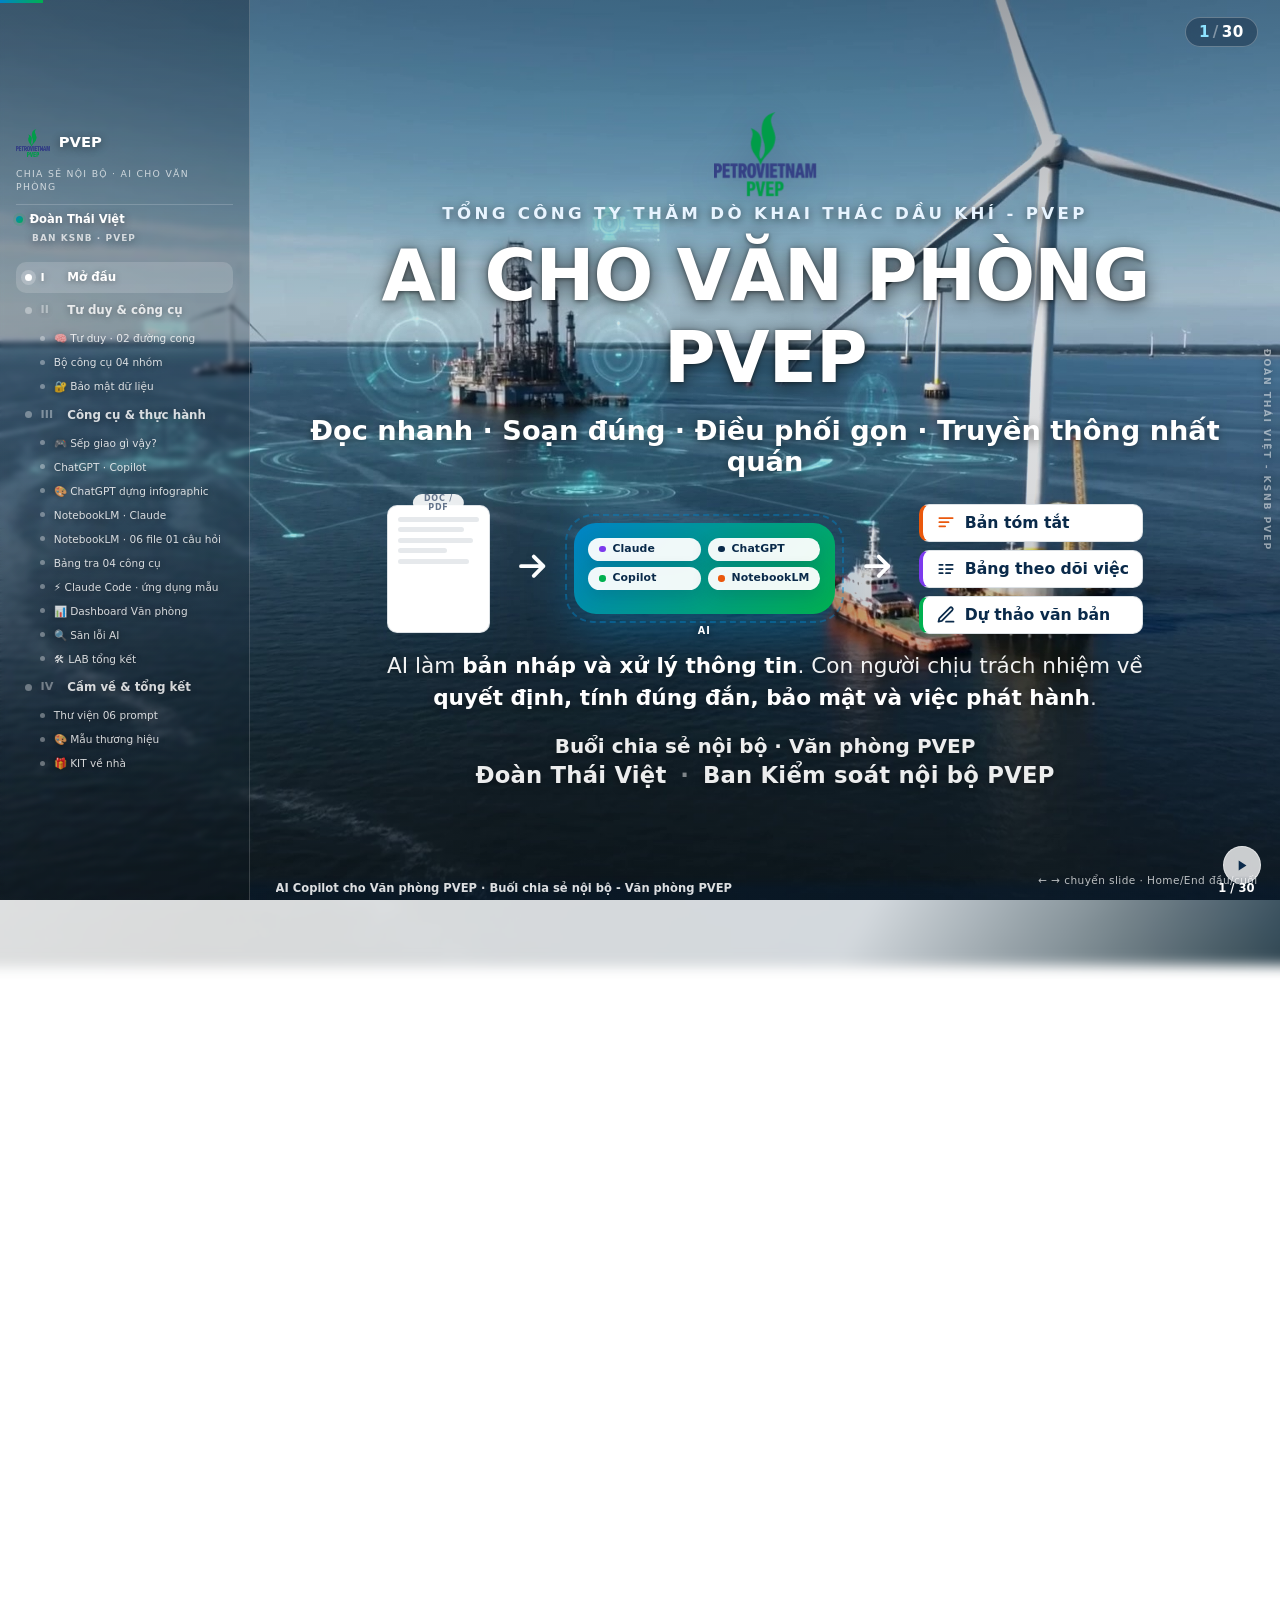
==== commit e15fc8dd: "Fit deck trên mọi độ phân giải: TV/4K, desktop, laptop, tablet, điện thoại dọc và ngang Thang chữ ha" ====
--- a/index.html
+++ b/index.html
@@ -2,7 +2,7 @@
 <html lang="vi">
 <head>
 <meta charset="UTF-8" />
-<meta name="viewport" content="width=device-width, initial-scale=1.0" />
+<meta name="viewport" content="width=device-width, initial-scale=1.0, viewport-fit=cover" />
 <!-- CSP: chỉ cho phép tài nguyên nội bộ + Google Fonts + iframe Mentimeter; chặn mọi script/frame/object lạ -->
 <meta http-equiv="Content-Security-Policy" content="default-src 'self' file:; script-src 'unsafe-inline'; style-src 'unsafe-inline' https://fonts.googleapis.com; font-src 'self' file: https://fonts.gstatic.com; img-src 'self' file: data:; media-src 'self' file:; frame-src 'self' file: https://www.mentimeter.com; object-src 'none'; base-uri 'none'; form-action 'none'">
 <meta name="referrer" content="no-referrer">
@@ -34,7 +34,7 @@
   --ac-ease:cubic-bezier(.22,.8,.18,1); --ac-ease-bounce:cubic-bezier(.34,1.56,.64,1);
   --ac-dur:.8s; --ac-stagger:80ms;
 
-  --rail:250px;
+  --rail:clamp(250px, calc(13 * var(--su)), 460px);
 }
 *{margin:0;padding:0;box-sizing:border-box}
 
@@ -44,26 +44,46 @@
 html, body{ height:100%; overflow-x:hidden; }
 html{ scroll-snap-type:y mandatory; scroll-behavior:smooth; }
 .slide{
-  width:100vw; height:100vh; height:100dvh; overflow:hidden;
+  width:100%; height:100vh; height:100svh; height:100dvh; overflow:hidden;
   scroll-snap-align:start; display:flex; flex-direction:column; position:relative;
 }
 .slide-content{
   flex:1; display:flex; flex-direction:column; justify-content:center;
-  max-height:100%; overflow:hidden; padding:var(--slide-padding);
+  max-height:100%; overflow:hidden;
+  padding:calc(var(--slide-padding) + var(--safe-t)) calc(var(--slide-padding) + var(--safe-r))
+          calc(var(--slide-padding) + var(--safe-b)) calc(var(--slide-padding) + var(--safe-l));
 }
 :root{
-  --title-size:clamp(2rem, 6.5vh, 4.4rem);
-  --h2-size:clamp(1.6rem, 4.8vh, 3.2rem);
-  --h3-size:clamp(1.3rem, 3.8vh, 2.4rem);
-  --body-size:clamp(1.2rem, 3.2vh, 2.1rem);
-  --small-size:clamp(1.02rem, 2.7vh, 1.7rem);
-  --slide-padding:clamp(1.2rem, 4.5vh, 4rem);
-  --content-gap:clamp(0.8rem, 2.5vh, 2.2rem);
-  --element-gap:clamp(0.4rem, 1.5vh, 1.4rem);
+  /* --su = 1% chiều rộng khung 16:9 LỚN NHẤT lọt vào màn hình hiện tại.
+     Chữ vì thế co theo CẢ chiều ngang lẫn chiều dọc: màn 16:9 (TV, laptop, FHD/2K/4K)
+     cho đúng kích thước như cũ; màn 4:3, 21:9, điện thoại xoay ngang (rất thấp)
+     thì tự thu lại nên không bị tràn / bị cắt chữ. */
+  --su:min(1vw, 1.7778vh);
+  --title-size:clamp(1.35rem, calc(3.66 * var(--su)), 4.4rem);
+  --h2-size:clamp(1.12rem, calc(2.67 * var(--su)), 3.2rem);
+  --h3-size:clamp(1rem,    calc(2.00 * var(--su)), 2.4rem);
+  --body-size:clamp(.86rem, calc(1.75 * var(--su)), 2.1rem);
+  --small-size:clamp(.76rem, calc(1.42 * var(--su)), 1.7rem);
+  --slide-padding:clamp(.85rem, calc(2.53 * var(--su)), 4rem);
+  --content-gap:clamp(.5rem,  calc(1.41 * var(--su)), 2.2rem);
+  --element-gap:clamp(.3rem,  calc(0.84 * var(--su)), 1.4rem);
+  /* vùng an toàn tai thỏ (iPhone xoay ngang cắt trái/phải) */
+  --safe-t:env(safe-area-inset-top, 0px);
+  --safe-r:env(safe-area-inset-right, 0px);
+  --safe-b:env(safe-area-inset-bottom, 0px);
+  --safe-l:env(safe-area-inset-left, 0px);
 }
 .grid{ display:grid; grid-template-columns:repeat(auto-fit,minmax(min(100%,250px),1fr)); gap:clamp(0.5rem,1.5vw,1rem); }
 img{ max-width:100%; object-fit:contain; }
-@media (max-height:700px){ :root{ --slide-padding:clamp(0.75rem,3vw,2rem); --content-gap:clamp(0.4rem,1.5vw,1rem); --title-size:clamp(1.25rem,4.5vw,2.5rem); } }
+/* Màn hình thấp: laptop 768p, cửa sổ nhúng, điện thoại xoay ngang */
+@media (max-height:700px){
+  :root{ --slide-padding:clamp(.6rem, calc(2.1 * var(--su)), 2rem);
+         --content-gap:clamp(.35rem, calc(1.15 * var(--su)), 1.1rem);
+         --element-gap:clamp(.22rem, calc(.68 * var(--su)), .8rem); }
+}
+@media (max-height:520px){
+  :root{ --slide-padding:clamp(.45rem, calc(1.7 * var(--su)), 1.2rem); }
+}
 @media (prefers-reduced-motion:reduce){ *,*::before,*::after{ animation-duration:0.01ms!important; transition-duration:0.2s!important; } html{ scroll-behavior:auto; } }
 
 /* ============================================================
@@ -112,7 +132,7 @@
 }
 .wrap{ width:min(95%, 1650px); margin-inline:auto; position:relative; z-index:2; }
 .wrap--wide{ width:min(98%, 1850px); }
-@media (min-width:1000px){ .slide-content{ padding-left:calc(var(--slide-padding) + var(--rail)); } }
+@media (min-width:1000px){ .slide-content{ padding-left:calc(var(--slide-padding) + var(--rail) + var(--safe-l)); } }
 
 .head-center{ text-align:center; display:flex; flex-direction:column; gap:.4rem; align-items:center; margin-bottom:clamp(.6rem,2vh,1.2rem); }
 .eyebrow{ font-family:var(--font-display); font-weight:700; letter-spacing:.2em; text-transform:uppercase; color:var(--pvep-blue); font-size:clamp(.64rem,1vw,.84rem); }
@@ -1284,7 +1304,7 @@
 /* ============================================================
    MOBILE
    ============================================================ */
-@media (max-width:900px){
+@media (max-width:900px), (orientation:portrait) and (max-width:1180px){
   .two,.routes,.sw,.promptwrap,.menti,.dash9,.chal,.clinic,.sum3,.cards--3,.agenda,.ba,.livewrap,.promptkit{ grid-template-columns:1fr !important; display:grid; }
   .pitfalls{ grid-template-columns:repeat(2,1fr) !important; }
   .road{ flex-direction:column; align-items:stretch; gap:.7rem; }
@@ -1297,12 +1317,14 @@
 @media (max-width:560px){
   .pitfalls{ grid-template-columns:1fr !important; }
 }
-@media (max-width:768px){
+@media (max-width:768px), (orientation:portrait) and (max-width:1180px){
   :root{
-    --title-size:clamp(1.25rem,5.4vw,1.9rem);
-    --body-size:clamp(.9rem,3.6vw,1.05rem);
-    --small-size:clamp(.8rem,3.1vw,.95rem);
-    --slide-padding:clamp(1rem,5vw,1.6rem);
+    --title-size:clamp(1.25rem,5.4vw,2.6rem);
+    --h2-size:clamp(1.1rem,4.4vw,2rem);
+    --h3-size:clamp(1rem,3.9vw,1.6rem);
+    --body-size:clamp(.9rem,3.6vw,1.35rem);
+    --small-size:clamp(.8rem,3.1vw,1.15rem);
+    --slide-padding:clamp(1rem,5vw,2.2rem);
   }
   html{ scroll-snap-type:y proximity; }
   .slide{ height:auto; min-height:100vh; min-height:100svh; overflow:visible; }
@@ -2924,6 +2946,92 @@
 .picbox__cap{ position:absolute; left:0; right:0; bottom:clamp(.5rem,1.6vh,1rem); text-align:center;
   color:rgba(255,255,255,.72); font-size:clamp(.62rem,1.3vh,.82rem); pointer-events:none; }
 @media print{ .picbox{ display:none !important; } .gptpic__hint{ display:none !important; } }
+
+/* ============================================================
+   FIT MỌI ĐỘ PHÂN GIẢI  ·  TV / desktop / laptop / tablet / điện thoại
+   Đặt cuối bảng style để ghi đè đúng thứ tự.
+   ============================================================ */
+
+/* --- 1. Khung chrome (rail, counter, footer, watermark) lớn dần theo màn hình.
+       max(<giá trị cũ>, <theo --su>) ⇒ từ 1920px trở xuống giữ nguyên như cũ,
+       trên 2K/4K/TV thì phóng theo tỷ lệ nên không còn chữ li ti. --- */
+@media screen and (min-width:1400px){
+  .rail__title{ font-size:max(.92rem, calc(.767 * var(--su))); }
+  .rail__sub{   font-size:max(.58rem, calc(.483 * var(--su))); }
+  .rail__who{   font-size:max(.72rem, calc(.600 * var(--su))); }
+  .rail__who small{ font-size:max(.56rem, calc(.467 * var(--su))); }
+  .rail__item{  font-size:max(.74rem, calc(.617 * var(--su))); }
+  .rail__num{   font-size:max(.70rem, calc(.583 * var(--su))); }
+  .rail__item--sub{ font-size:max(.66rem, calc(.550 * var(--su))); }
+  .rail__brand img{ width:max(34px, calc(1.77 * var(--su))) !important; height:auto !important; }
+  .counter{ font-size:max(.95rem, calc(.792 * var(--su))); }
+  .hint{    font-size:max(.66rem, calc(.550 * var(--su))); }
+  .brand-badge b{ font-size:max(.72rem, calc(.600 * var(--su))); }
+  .wmark{   font-size:max(.58rem, calc(.483 * var(--su))); }
+  .deckfoot{ font-size:clamp(.55rem, calc(.60 * var(--su)), 1.25rem); }
+}
+
+/* --- 2. Vùng an toàn tai thỏ cho chrome cố định --- */
+.counter{ top:calc(1.05rem + var(--safe-t)); right:calc(1.4rem + var(--safe-r)); }
+.hint{ bottom:calc(.9rem + var(--safe-b)); right:calc(1.4rem + var(--safe-r)); }
+.brand-badge{ top:calc(.85rem + var(--safe-t)); left:calc(1rem + var(--safe-l)); }
+.deckfoot{ padding-bottom:calc(.32rem + var(--safe-b)); }
+.rail{ padding-left:calc(1rem + var(--safe-l)); }
+
+/* --- 3. Điện thoại XOAY NGANG và mọi màn rất thấp:
+       giữ nguyên dạng "một slide một màn hình" nhưng dọn hết chrome ăn chỗ,
+       phần co nội dung do bộ auto-fit trong JS lo. --- */
+@media screen and (max-height:520px) and (orientation:landscape){
+  .deckfoot, .hint, .mhint{ display:none !important; }
+  .counter{ top:calc(.35rem + var(--safe-t)); right:calc(.45rem + var(--safe-r));
+            font-size:.66rem; padding:.16rem .5rem; }
+  .wmark{ display:none; }
+  .slide{ height:100svh; }
+  .mentiframe{ max-height:64svh; }
+  .vtoggle{ transform:scale(.8); transform-origin:top right; }
+}
+/* điện thoại ngang thường rộng 640-1000px: bảo đảm rail ẩn, không chiếm chỗ */
+@media screen and (max-width:1024px) and (max-height:560px) and (orientation:landscape){
+  .rail{ display:none !important; }
+  .slide-content{ padding-left:calc(var(--slide-padding) + var(--safe-l)) !important; }
+  .deckfoot{ left:0 !important; }
+}
+
+/* --- 3b. KHUNG ẢO cho ĐIỆN THOẠI XOAY NGANG (body.vcanvas, bật bằng JS) ---
+   Điện thoại nằm ngang được dựng trang ở bề rộng ảo 1180px rồi trình duyệt thu
+   cả trang về đúng bề rộng máy. Nhờ vậy slide giữ nguyên bố cục 2 cột như trên
+   laptop thay vì bị xếp chồng thành một cột dài, chỉ nhỏ lại theo tỷ lệ. */
+body.vcanvas .rail{ display:none !important; }
+body.vcanvas .hint,
+body.vcanvas .mhint,
+body.vcanvas .wmark{ display:none !important; }
+body.vcanvas .brand-badge{ display:flex; }
+body.vcanvas .slide-content{ padding-left:calc(var(--slide-padding) + var(--safe-l)) !important; }
+body.vcanvas .deckfoot{ left:0 !important; padding-top:.2rem; padding-bottom:calc(.2rem + var(--safe-b)); }
+body.vcanvas .counter{ top:calc(.5rem + var(--safe-t)); right:calc(.7rem + var(--safe-r)); }
+body.vcanvas .slide{ height:100svh; }   /* luôn thấy trọn slide kể cả khi thanh địa chỉ hiện */
+
+/* --- 4. Cảm ứng: snap kiểu "proximity" cho mượt, chặn kéo quá đà --- */
+@media (pointer:coarse){
+  html{ scroll-snap-type:y proximity; }
+  body{ overscroll-behavior-y:contain; }
+}
+
+/* --- 5. Màn siêu rộng (21:9, 32:9) và màn 4:3 / vuông:
+       nội dung neo giữa, không kéo dài dòng chữ quá 90 ký tự. --- */
+@media screen and (min-aspect-ratio:2/1){
+  .wrap{ width:min(92%, calc(86 * var(--su))); }
+  .wrap--wide{ width:min(94%, calc(96 * var(--su))); }
+}
+
+/* --- 6. Không để phát sinh thanh cuộn ngang ở bất kỳ độ phân giải nào --- */
+html, body{ max-width:100%; }
+
+/* --- 7. IN PDF A4: neo lại --su để cỡ chữ in đúng như trước --- */
+@media print{
+  :root{ --su:min(1.30vw, 1.83vh); }
+  .slide{ width:297mm !important; }
+}
 </style>
 </head>
 <body>
@@ -2931,7 +3039,7 @@
 <!-- nền offshore mờ cho các slide nội dung (slide 1 có video riêng che lên) -->
 <div class="oilbg" aria-hidden="true"></div>
 <div class="progress"><div class="progress__fill" id="progressFill"></div></div>
-<div class="brand-badge" aria-hidden="true"><span class="logo">PVEP</span><b>PVEP</b></div>
+<div class="brand-badge" aria-hidden="true"><span class="logo"><img src="PVEP.png" alt="" style="width:18px;height:18px;object-fit:contain"></span><b>PVEP</b></div>
 
 <!-- ===================== RAIL ===================== -->
 <nav class="rail" aria-label="Chương">
@@ -6166,32 +6274,164 @@
   b.addEventListener("click",function(){if(v.paused){var p=v.play();if(p&&p.catch)p.catch(function(){sync();});}else{v.pause();}});
   v.addEventListener("play",sync);v.addEventListener("pause",sync);sync();})();
 
-/* ===== Auto-fit: co gọn nội dung mỗi slide cho vừa khung ===== */
+/* ===== KHUNG ẢO CHO ĐIỆN THOẠI XOAY NGANG =====
+   Máy để ngang: đặt lại meta viewport về bề rộng ảo 1180px -> trình duyệt dựng
+   trang y như trên laptop rồi thu nhỏ cả trang vừa bề ngang máy. Slide giữ đúng
+   bố cục trình chiếu thay vì bị bẻ thành một cột dài phải cuộn.
+   Xoay dọc lại thì trả về width=device-width (chế độ cuộn dọc).
+   ================================================================ */
 (function(){
-  var MOBILE=768;
-  function fitOne(s){
-    var sc=s.querySelector(".slide-content"); if(!sc)return;
-    var child=sc.children[0]; if(!child)return;
-    child.style.transformOrigin="center center"; child.style.transform="none";
-    var cs=getComputedStyle(sc);
-    var pad=parseFloat(cs.paddingTop||0)+parseFloat(cs.paddingBottom||0);
-    var avail=sc.clientHeight-pad, need=child.scrollHeight;
-    if(need>avail+1){ var k=Math.max(0.74, avail/need); child.style.transform="scale("+k+")"; }
+  var meta = document.querySelector('meta[name="viewport"]');
+  if(!meta || !window.matchMedia) return;
+  var BASE   = "width=device-width, initial-scale=1.0, viewport-fit=cover";
+  var CANVAS = 1180;
+  var VP     = "width=" + CANVAS + ", viewport-fit=cover";
+  var on = null;
+
+  function phoneLandscape(){
+    if(!matchMedia("(pointer:coarse)").matches) return false;          /* chỉ máy cảm ứng */
+    var sw = screen.width || 0, sh = screen.height || 0;
+    var shortSide = Math.min(sw, sh);
+    if(!shortSide || shortSide > 560) return false;                     /* tablet/TV thì thôi */
+    return window.innerWidth > window.innerHeight;                      /* đang nằm ngang */
   }
+  function apply(){
+    var want = phoneLandscape();
+    if(want === on) return;
+    on = want;
+    meta.setAttribute("content", want ? VP : BASE);
+    document.body.classList.toggle("vcanvas", want);
+    window.dispatchEvent(new Event("pvep:viewportmode"));
+  }
+  apply();
+  window.addEventListener("orientationchange", function(){ setTimeout(apply, 120); setTimeout(apply, 500); });
+  window.addEventListener("resize", function(){ setTimeout(apply, 60); });
+})();
+
+/* ===== AUTO-FIT v2 - ép mỗi slide vừa khít MỌI độ phân giải =====
+   · Thu nhỏ khi nội dung tràn (cả chiều cao lẫn chiều ngang) -> không bao giờ bị cắt chữ.
+   · Phóng to khi màn hình lớn hơn khung thiết kế 1920x1080 (2K, 4K, TV) -> không bỏ phí màn hình.
+   · Tắt ở chế độ cuộn dọc (điện thoại/máy tính bảng dựng đứng) vì ở đó slide tự dài ra.
+   ================================================================= */
+(function(){
+  var FLOW_Q = "(max-width:768px), (orientation:portrait) and (max-width:1180px)";
+  var mqFlow = window.matchMedia ? window.matchMedia(FLOW_Q) : null;
+  function minK(){           /* sàn thu nhỏ: màn càng thấp càng cho thu sâu để không bị cắt chữ */
+    return window.innerHeight < 560 ? 0.30 : 0.42;
+  }
+  var MAX_K = 1.70;          /* phóng tối đa 170% cho TV/4K */
+  var REF_W = 1920, REF_H = 1080;   /* khung thiết kế gốc của deck */
+
+  function isFlow(){ return mqFlow ? mqFlow.matches : window.innerWidth <= 768; }
+  function isPrint(){ return !!(window.matchMedia && window.matchMedia("print").matches); }
+
+  /* trần phóng to: chỉ tính theo kích thước màn hình, không theo từng slide,
+     để các slide không bị to nhỏ khác nhau khi chuyển trang */
+  function upCap(){
+    if(isPrint()) return 1;
+    var vw = window.innerWidth, vh = window.innerHeight;
+    if(!vw || !vh) return 1;
+    var k = Math.min(vw / REF_W, vh / REF_H);
+    return Math.max(1, Math.min(MAX_K, k));
+  }
+
+  function pairs(){
+    var out = [];
+    document.querySelectorAll(".slide-content").forEach(function(sc){
+      var c = sc.children[0];
+      if(c) out.push([sc, c]);
+    });
+    return out;
+  }
+
   function fitAll(){
-    if(window.innerWidth<=MOBILE){ document.querySelectorAll(".slide-content>*").forEach(function(c){c.style.transform="";}); return; }
-    document.querySelectorAll(".slide").forEach(fitOne);
+    var ps = pairs();
+    if(!ps.length) return;
+
+    if(isFlow()){
+      ps.forEach(function(p){ p[1].style.transform = ""; });
+      return;
+    }
+
+    /* B1 - GHI: trả mọi slide về tỷ lệ 1:1 trước khi đo */
+    ps.forEach(function(p){
+      p[1].style.transformOrigin = "center center";
+      p[1].style.transform = "none";
+    });
+
+    /* B2 - ĐỌC: đo một lượt (gom lại để trình duyệt chỉ phải dựng layout 1 lần) */
+    var up = upCap();
+    var caps = ps.map(function(p){
+      var sc = p[0], c = p[1], cs = getComputedStyle(sc);
+      var availH = sc.clientHeight - (parseFloat(cs.paddingTop)||0)  - (parseFloat(cs.paddingBottom)||0);
+      var availW = sc.clientWidth  - (parseFloat(cs.paddingLeft)||0) - (parseFloat(cs.paddingRight)||0);
+      var needH  = Math.max(c.scrollHeight, c.offsetHeight);
+      var needW  = Math.max(c.scrollWidth,  c.offsetWidth);
+      /* null = slide đang ẩn (.slide-off) hoặc chưa dựng xong -> không tính vào tỷ lệ chung */
+      if(availH <= 0 || availW <= 0 || !needH || !needW) return null;
+      return Math.min(availH / needH, availW / needW);
+    });
+
+    /* Tỷ lệ PHÓNG TO dùng chung cho cả deck: lấy mức nhỏ nhất trong các slide còn
+       dư chỗ, để mọi slide phóng bằng nhau - chuyển trang không bị nhảy cỡ chữ.
+       Slide nào chật (capacity < 1) thì vẫn tự thu riêng ở B3. */
+    if(up > 1){
+      var room = caps.filter(function(c){ return c !== null && c >= 1; });
+      if(room.length) up = Math.max(1, Math.min(up, Math.min.apply(null, room)));
+    }
+
+    /* B3 - GHI: áp tỷ lệ */
+    ps.forEach(function(p, i){
+      if(caps[i] === null){ p[1].style.transform = ""; return; }   /* slide ẩn: để nguyên */
+      var k = Math.min(caps[i], up);
+      var floor = minK();
+      if(k < floor) k = floor;
+      if(k > 0.995 && k < 1.005){ p[1].style.transform = ""; return; }
+      p[1].style.transform = "scale(" + (Math.round(k * 1000) / 1000) + ")";
+    });
   }
-  var t; function schedule(){clearTimeout(t);t=setTimeout(fitAll,120);}
-  window.addEventListener("resize",schedule);
-  if(document.fonts&&document.fonts.ready) document.fonts.ready.then(schedule);
-  if(window.ResizeObserver){ var ro=new ResizeObserver(schedule); document.querySelectorAll(".slide-content").forEach(function(sc){ if(sc.children[0]) ro.observe(sc.children[0]); }); }
-  function boot(){ fitAll(); setTimeout(fitAll,300); setTimeout(fitAll,900); setTimeout(fitAll,1800); }
-  if(document.readyState==="complete") boot(); else window.addEventListener("load",boot);
+
+  var t = null;
+  function schedule(){
+    if(t) clearTimeout(t);
+    t = setTimeout(function(){
+      t = null;
+      if(window.requestAnimationFrame) requestAnimationFrame(fitAll); else fitAll();
+    }, 120);
+  }
+
+  window.addEventListener("resize", schedule);
+  window.addEventListener("pvep:viewportmode", function(){ setTimeout(fitAll, 80); setTimeout(fitAll, 400); });
+  window.addEventListener("orientationchange", function(){ setTimeout(fitAll, 260); setTimeout(fitAll, 700); });
+  if(window.visualViewport && window.visualViewport.addEventListener)
+    window.visualViewport.addEventListener("resize", schedule);
+  if(mqFlow){
+    if(mqFlow.addEventListener) mqFlow.addEventListener("change", schedule);
+    else if(mqFlow.addListener) mqFlow.addListener(schedule);
+  }
+  if(document.fonts && document.fonts.ready) document.fonts.ready.then(schedule);
+
+  /* nội dung tự đổi chiều cao (accordion, tab prompt, ảnh vừa tải xong) -> đo lại */
+  if(window.ResizeObserver){
+    var ro = new ResizeObserver(schedule);
+    pairs().forEach(function(p){ ro.observe(p[1]); });
+  }
+  document.addEventListener("load", function(e){
+    if(e.target && e.target.tagName === "IMG") schedule();
+  }, true);
+
+  function boot(){ fitAll(); setTimeout(fitAll, 300); setTimeout(fitAll, 900); setTimeout(fitAll, 1800); }
+  if(document.readyState === "complete") boot(); else window.addEventListener("load", boot);
   fitAll();
-  window.addEventListener("beforeprint",fitAll);
-  if(window.matchMedia){var mqp=window.matchMedia("print");var hp=function(e){if(e.matches)fitAll();};
-    if(mqp.addEventListener)mqp.addEventListener("change",hp);else if(mqp.addListener)mqp.addListener(hp);}
+
+  window.addEventListener("beforeprint", fitAll);
+  window.addEventListener("afterprint", schedule);
+  if(window.matchMedia){
+    var mqp = window.matchMedia("print");
+    var hp = function(){ fitAll(); };
+    if(mqp.addEventListener) mqp.addEventListener("change", hp);
+    else if(mqp.addListener) mqp.addListener(hp);
+  }
 })();
 
 /* ===== Moda gallery - bộ slide thật (Cách 2) ===== */
